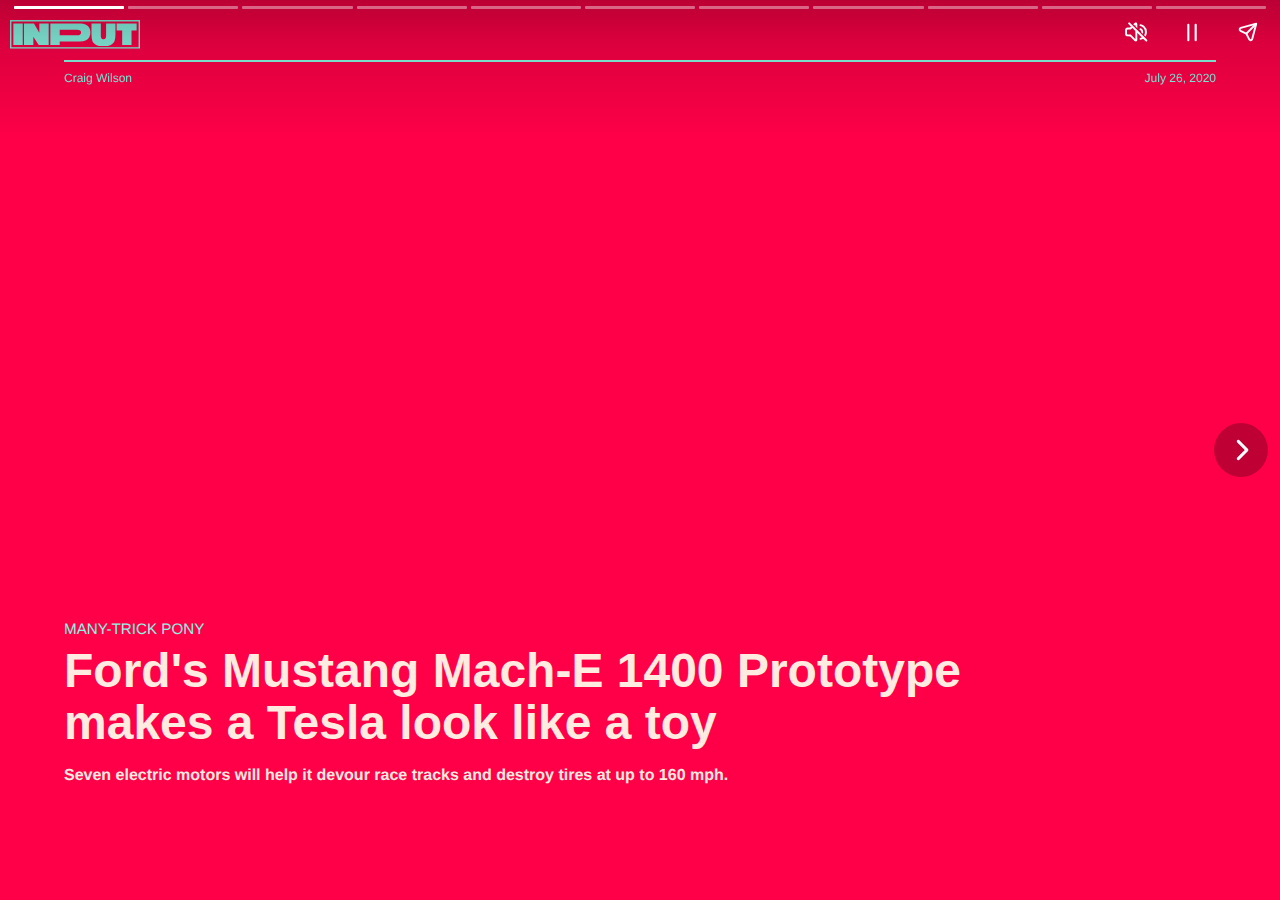
==== index.html @ 6fd8b98f "Rename Ford's Mustang Mach-E 1400 Prototype makes a Tesla look like a toy.html to index.html" ====
<!DOCTYPE html>
<!-- saved from url=(0101)https://www.inputmag.com/design/fords-mustang-mach-e-1400-prototype-makes-a-tesla-look-like-a-toy/amp -->
<html lang="en" prefix="og: http://ogp.me/ns#" amp="" transformed="self;v=1" amp-version="2210172057000" class="i-amphtml-singledoc i-amphtml-standalone" data-story-supports-landscape="" style="--story-dvh:5.68px !important; overflow: hidden !important;"><head><meta http-equiv="Content-Type" content="text/html; charset=UTF-8"><title>Ford's Mustang Mach-E 1400 Prototype makes a Tesla look like a toy</title><link rel="preconnect" href="https://cdn2.bustle.com/" crossorigin=""><link rel="preconnect" href="https://cdn2c.bustle.com/" crossorigin=""><link rel="preconnect" href="https://imgix.bustle.com/"><meta name="viewport" content="width=device-width,initial-scale=1,maximum-scale=1,user-scalable=no"><meta name="referrer" content="unsafe-url"><meta name="twitter:site" content="@inputmag"><meta property="article:publisher" content="https://www.facebook.com/inputmag"><meta property="og:site_name" content="Input"><link rel="apple-touch-icon" href="https://cdn2.bustle.com/2022/input/icon-17641d8f7a.png"><link rel="alternate" type="application/rss+xml" href="https://www.inputmag.com/rss"><link rel="canonical" href="https://www.inputmag.com/design/fords-mustang-mach-e-1400-prototype-makes-a-tesla-look-like-a-toy/amp"><meta name="description" content="Seven electric motors will help it devour race tracks and destroy tires at up to 160 mph."><meta property="og:url" content="https://www.inputmag.com/design/fords-mustang-mach-e-1400-prototype-makes-a-tesla-look-like-a-toy"><meta property="og:type" content="article"><meta property="og:title" content="Ford&#39;s Mustang Mach-E 1400 Prototype makes a Tesla look like a toy"><meta property="og:description" content="Seven electric motors will help it devour race tracks and destroy tires at up to 160 mph."><meta property="og:image" content="https://imgix.bustle.com/uploads/image/2020/7/26/688e7fc9-cd1a-47f3-affe-f2a96dc554b8-mach-e-1400-apg-selects-8.jpg?w=1200&amp;h=630&amp;fit=crop&amp;crop=faces&amp;fm=jpg"><meta property="og:image:width" content="1200"><meta property="og:image:height" content="630"><meta name="twitter:card" content="summary_large_image"><meta name="robots" content="max-image-preview:large"><script type="application/ld+json">[{"@type":"Article","@context":"https://schema.org","headline":"Ford's Mustang Mach-E 1400 Prototype makes a Tesla look like a toy","description":"Seven electric motors will help it devour race tracks and destroy tires at up to 160 mph.","datePublished":"2020-07-26T19:34:29.137Z","dateModified":"2020-07-26T19:34:29.137Z","mainEntityOfPage":{"@type":"WebPage","@id":"https://www.inputmag.com/design/fords-mustang-mach-e-1400-prototype-makes-a-tesla-look-like-a-toy"},"image":{"@type":"ImageObject","url":"https://imgix.bustle.com/uploads/image/2020/7/26/688e7fc9-cd1a-47f3-affe-f2a96dc554b8-mach-e-1400-apg-selects-8.jpg?w=1200&h=630&fit=crop&crop=faces&fm=jpg","width":"1200","height":"630"},"author":[{"@type":"Person","name":"Craig Wilson","url":"https://www.inputmag.com/profile/craig-wilson-19453257"}],"publisher":{"@type":"Organization","name":"Input","url":"https://www.inputmag.com","logo":{"@type":"ImageObject","url":"https://cdn2.bustle.com/2022/input/logo-sdata-956ac042b3.png","width":"261","height":"60"}},"articleSection":"Design","creator":["Craig Wilson"],"keywords":["Automotive","Electric Vehicles","Sports","automotive","design","sports","electric-car","electric-vehicle","card-story","ford","racing","motorsport","nascar"]},{"@context":"https://schema.org","@graph":[{"@type":"BreadcrumbList","itemListElement":[{"@type":"ListItem","position":1,"item":{"@type":"WebPage","@id":"https://www.inputmag.com/design","name":"Design"}}]}]}]</script><link rel="preload" href="./Ford&#39;s Mustang Mach-E 1400 Prototype makes a Tesla look like a toy_files/v0.js.download" as="script"><script async="" src="./Ford&#39;s Mustang Mach-E 1400 Prototype makes a Tesla look like a toy_files/v0.js.download"></script><style amp-boilerplate="">body{-webkit-animation:-amp-start 8s steps(1,end) 0s 1 normal both;-moz-animation:-amp-start 8s steps(1,end) 0s 1 normal both;-ms-animation:-amp-start 8s steps(1,end) 0s 1 normal both;animation:-amp-start 8s steps(1,end) 0s 1 normal both}@-webkit-keyframes -amp-start{from{visibility:hidden}to{visibility:visible}}@-moz-keyframes -amp-start{from{visibility:hidden}to{visibility:visible}}@-ms-keyframes -amp-start{from{visibility:hidden}to{visibility:visible}}@-o-keyframes -amp-start{from{visibility:hidden}to{visibility:visible}}@keyframes -amp-start{from{visibility:hidden}to{visibility:visible}}</style><noscript><style amp-boilerplate="">body{-webkit-animation:none;-moz-animation:none;-ms-animation:none;animation:none}</style></noscript><style amp-runtime="" i-amphtml-version="011666877015581">html{overflow-x:hidden!important}html.i-amphtml-fie{height:100%!important;width:100%!important}html:not([amp4ads]),html:not([amp4ads]) body{height:auto!important}html:not([amp4ads]) body{margin:0!important}body{-webkit-text-size-adjust:100%;-moz-text-size-adjust:100%;-ms-text-size-adjust:100%;text-size-adjust:100%}html.i-amphtml-singledoc.i-amphtml-embedded{-ms-touch-action:pan-y pinch-zoom;touch-action:pan-y pinch-zoom}html.i-amphtml-fie>body,html.i-amphtml-singledoc>body{overflow:visible!important}html.i-amphtml-fie:not(.i-amphtml-inabox)>body,html.i-amphtml-singledoc:not(.i-amphtml-inabox)>body{position:relative!important}html.i-amphtml-ios-embed-legacy>body{overflow-x:hidden!important;overflow-y:auto!important;position:absolute!important}html.i-amphtml-ios-embed{overflow-y:auto!important;position:static}#i-amphtml-wrapper{overflow-x:hidden!important;overflow-y:auto!important;position:absolute!important;top:0!important;left:0!important;right:0!important;bottom:0!important;margin:0!important;display:block!important}html.i-amphtml-ios-embed.i-amphtml-ios-overscroll,html.i-amphtml-ios-embed.i-amphtml-ios-overscroll>#i-amphtml-wrapper{-webkit-overflow-scrolling:touch!important}#i-amphtml-wrapper>body{position:relative!important;border-top:1px solid transparent!important}#i-amphtml-wrapper+body{visibility:visible}#i-amphtml-wrapper+body .i-amphtml-lightbox-element,#i-amphtml-wrapper+body[i-amphtml-lightbox]{visibility:hidden}#i-amphtml-wrapper+body[i-amphtml-lightbox] .i-amphtml-lightbox-element{visibility:visible}#i-amphtml-wrapper.i-amphtml-scroll-disabled,.i-amphtml-scroll-disabled{overflow-x:hidden!important;overflow-y:hidden!important}amp-instagram{padding:54px 0px 0px!important;background-color:#fff}amp-iframe iframe{box-sizing:border-box!important}[amp-access][amp-access-hide]{display:none}[subscriptions-dialog],body:not(.i-amphtml-subs-ready) [subscriptions-action],body:not(.i-amphtml-subs-ready) [subscriptions-section]{display:none!important}amp-experiment,amp-live-list>[update]{display:none}amp-list[resizable-children]>.i-amphtml-loading-container.amp-hidden{display:none!important}amp-list [fetch-error],amp-list[load-more] [load-more-button],amp-list[load-more] [load-more-end],amp-list[load-more] [load-more-failed],amp-list[load-more] [load-more-loading]{display:none}amp-list[diffable] div[role=list]{display:block}amp-story-page,amp-story[standalone]{min-height:1px!important;display:block!important;height:100%!important;margin:0!important;padding:0!important;overflow:hidden!important;width:100%!important}amp-story[standalone]{background-color:#000!important;position:relative!important}amp-story-page{background-color:#757575}amp-story .amp-active>div,amp-story .i-amphtml-loader-background{display:none!important}amp-story-page:not(:first-of-type):not([distance]):not([active]){transform:translateY(1000vh)!important}amp-autocomplete{position:relative!important;display:inline-block!important}amp-autocomplete>input,amp-autocomplete>textarea{padding:0.5rem;border:1px solid rgba(0,0,0,0.33)}.i-amphtml-autocomplete-results,amp-autocomplete>input,amp-autocomplete>textarea{font-size:1rem;line-height:1.5rem}[amp-fx^=fly-in]{visibility:hidden}amp-script[nodom],amp-script[sandboxed]{position:fixed!important;top:0!important;width:1px!important;height:1px!important;overflow:hidden!important;visibility:hidden}
/*# sourceURL=/css/ampdoc.css*/[hidden]{display:none!important}.i-amphtml-element{display:inline-block}.i-amphtml-blurry-placeholder{transition:opacity 0.3s cubic-bezier(0.0,0.0,0.2,1)!important;pointer-events:none}[layout=nodisplay]:not(.i-amphtml-element){display:none!important}.i-amphtml-layout-fixed,[layout=fixed][width][height]:not(.i-amphtml-layout-fixed){display:inline-block;position:relative}.i-amphtml-layout-responsive,[layout=responsive][width][height]:not(.i-amphtml-layout-responsive),[width][height][heights]:not([layout]):not(.i-amphtml-layout-responsive),[width][height][sizes]:not(img):not([layout]):not(.i-amphtml-layout-responsive){display:block;position:relative}.i-amphtml-layout-intrinsic,[layout=intrinsic][width][height]:not(.i-amphtml-layout-intrinsic){display:inline-block;position:relative;max-width:100%}.i-amphtml-layout-intrinsic .i-amphtml-sizer{max-width:100%}.i-amphtml-intrinsic-sizer{max-width:100%;display:block!important}.i-amphtml-layout-container,.i-amphtml-layout-fixed-height,[layout=container],[layout=fixed-height][height]:not(.i-amphtml-layout-fixed-height){display:block;position:relative}.i-amphtml-layout-fill,.i-amphtml-layout-fill.i-amphtml-notbuilt,[layout=fill]:not(.i-amphtml-layout-fill),body noscript>*{display:block;overflow:hidden!important;position:absolute;top:0;left:0;bottom:0;right:0}body noscript>*{position:absolute!important;width:100%;height:100%;z-index:2}body noscript{display:inline!important}.i-amphtml-layout-flex-item,[layout=flex-item]:not(.i-amphtml-layout-flex-item){display:block;position:relative;-ms-flex:1 1 auto;flex:1 1 auto}.i-amphtml-layout-fluid{position:relative}.i-amphtml-layout-size-defined{overflow:hidden!important}.i-amphtml-layout-awaiting-size{position:absolute!important;top:auto!important;bottom:auto!important}i-amphtml-sizer{display:block!important}@supports (aspect-ratio:1/1){i-amphtml-sizer.i-amphtml-disable-ar{display:none!important}}.i-amphtml-blurry-placeholder,.i-amphtml-fill-content{display:block;height:0;max-height:100%;max-width:100%;min-height:100%;min-width:100%;width:0;margin:auto}.i-amphtml-layout-size-defined .i-amphtml-fill-content{position:absolute;top:0;left:0;bottom:0;right:0}.i-amphtml-replaced-content,.i-amphtml-screen-reader{padding:0!important;border:none!important}.i-amphtml-screen-reader{position:fixed!important;top:0px!important;left:0px!important;width:4px!important;height:4px!important;opacity:0!important;overflow:hidden!important;margin:0!important;display:block!important;visibility:visible!important}.i-amphtml-screen-reader~.i-amphtml-screen-reader{left:8px!important}.i-amphtml-screen-reader~.i-amphtml-screen-reader~.i-amphtml-screen-reader{left:12px!important}.i-amphtml-screen-reader~.i-amphtml-screen-reader~.i-amphtml-screen-reader~.i-amphtml-screen-reader{left:16px!important}.i-amphtml-unresolved{position:relative;overflow:hidden!important}.i-amphtml-select-disabled{-webkit-user-select:none!important;-ms-user-select:none!important;user-select:none!important}.i-amphtml-notbuilt,[layout]:not(.i-amphtml-element),[width][height][heights]:not([layout]):not(.i-amphtml-element),[width][height][sizes]:not(img):not([layout]):not(.i-amphtml-element){position:relative;overflow:hidden!important;color:transparent!important}.i-amphtml-notbuilt:not(.i-amphtml-layout-container)>*,[layout]:not([layout=container]):not(.i-amphtml-element)>*,[width][height][heights]:not([layout]):not(.i-amphtml-element)>*,[width][height][sizes]:not([layout]):not(.i-amphtml-element)>*{display:none}amp-img:not(.i-amphtml-element)[i-amphtml-ssr]>img.i-amphtml-fill-content{display:block}.i-amphtml-notbuilt:not(.i-amphtml-layout-container),[layout]:not([layout=container]):not(.i-amphtml-element),[width][height][heights]:not([layout]):not(.i-amphtml-element),[width][height][sizes]:not(img):not([layout]):not(.i-amphtml-element){color:transparent!important;line-height:0!important}.i-amphtml-ghost{visibility:hidden!important}.i-amphtml-element>[placeholder],[layout]:not(.i-amphtml-element)>[placeholder],[width][height][heights]:not([layout]):not(.i-amphtml-element)>[placeholder],[width][height][sizes]:not([layout]):not(.i-amphtml-element)>[placeholder]{display:block;line-height:normal}.i-amphtml-element>[placeholder].amp-hidden,.i-amphtml-element>[placeholder].hidden{visibility:hidden}.i-amphtml-element:not(.amp-notsupported)>[fallback],.i-amphtml-layout-container>[placeholder].amp-hidden,.i-amphtml-layout-container>[placeholder].hidden{display:none}.i-amphtml-layout-size-defined>[fallback],.i-amphtml-layout-size-defined>[placeholder]{position:absolute!important;top:0!important;left:0!important;right:0!important;bottom:0!important;z-index:1}amp-img[i-amphtml-ssr]:not(.i-amphtml-element)>[placeholder]{z-index:auto}.i-amphtml-notbuilt>[placeholder]{display:block!important}.i-amphtml-hidden-by-media-query{display:none!important}.i-amphtml-element-error{background:red!important;color:#fff!important;position:relative!important}.i-amphtml-element-error:before{content:attr(error-message)}i-amp-scroll-container,i-amphtml-scroll-container{position:absolute;top:0;left:0;right:0;bottom:0;display:block}i-amp-scroll-container.amp-active,i-amphtml-scroll-container.amp-active{overflow:auto;-webkit-overflow-scrolling:touch}.i-amphtml-loading-container{display:block!important;pointer-events:none;z-index:1}.i-amphtml-notbuilt>.i-amphtml-loading-container{display:block!important}.i-amphtml-loading-container.amp-hidden{visibility:hidden}.i-amphtml-element>[overflow]{cursor:pointer;position:relative;z-index:2;visibility:hidden;display:initial;line-height:normal}.i-amphtml-layout-size-defined>[overflow]{position:absolute}.i-amphtml-element>[overflow].amp-visible{visibility:visible}template{display:none!important}.amp-border-box,.amp-border-box *,.amp-border-box :after,.amp-border-box :before{box-sizing:border-box}amp-pixel{display:none!important}amp-analytics,amp-auto-ads,amp-story-auto-ads{position:fixed!important;top:0!important;width:1px!important;height:1px!important;overflow:hidden!important;visibility:hidden}amp-story{visibility:hidden!important}html.i-amphtml-fie>amp-analytics{position:initial!important}[visible-when-invalid]:not(.visible),form [submit-error],form [submit-success],form [submitting]{display:none}amp-accordion{display:block!important}@media (min-width:1px){:where(amp-accordion>section)>:first-child{margin:0;background-color:#efefef;padding-right:20px;border:1px solid #dfdfdf}:where(amp-accordion>section)>:last-child{margin:0}}amp-accordion>section{float:none!important}amp-accordion>section>*{float:none!important;display:block!important;overflow:hidden!important;position:relative!important}amp-accordion,amp-accordion>section{margin:0}amp-accordion:not(.i-amphtml-built)>section>:last-child{display:none!important}amp-accordion:not(.i-amphtml-built)>section[expanded]>:last-child{display:block!important}
/*# sourceURL=/css/ampshared.css*/</style><style amp-extension="amp-loader">.i-amphtml-loader-background{position:absolute;top:0;left:0;bottom:0;right:0;background-color:#f8f8f8}.i-amphtml-new-loader{display:inline-block;position:absolute;top:50%;left:50%;transform:translate(-50%,-50%);width:0;height:0;color:#aaa}.i-amphtml-new-loader-size-default,.i-amphtml-new-loader-size-small{width:72px;height:72px}.i-amphtml-new-loader-logo{transform-origin:center;opacity:0;animation:i-amphtml-new-loader-scale-and-fade-in 0.8s ease-in forwards;animation-delay:0.6s;animation-delay:calc(0.6s - var(--loader-delay-offset))}.i-amphtml-new-loader-size-small .i-amphtml-new-loader-logo{display:none}.i-amphtml-new-loader-logo-default{fill:currentColor;animation:i-amphtml-new-loader-fade-out 0.8s ease-out forwards;animation-delay:1.8s;animation-delay:calc(1.8s - var(--loader-delay-offset))}.i-amphtml-new-loader-has-shim{color:#fff!important}.i-amphtml-new-loader-shim{width:72px;height:72px;border-radius:50%;display:none;transform-origin:center;opacity:0;background-color:rgba(0,0,0,0.6);animation:i-amphtml-new-loader-scale-and-fade-in 0.8s ease-in forwards;animation-delay:0.6s;animation-delay:calc(0.6s - var(--loader-delay-offset))}.i-amphtml-new-loader-size-small .i-amphtml-new-loader-shim{width:48px;height:48px;margin:12px}.i-amphtml-new-loader-has-shim .i-amphtml-new-loader-shim{display:initial}.i-amphtml-new-loader-has-shim .i-amphtml-new-loader-logo-default{display:none}.i-amphtml-new-loader-has-shim .i-amphtml-new-loader-transparent-on-shim{fill:transparent!important}.i-amphtml-new-loader-logo,.i-amphtml-new-loader-shim,.i-amphtml-new-loader-spinner-wrapper{position:absolute;top:0;left:0;bottom:0;right:0}.i-amphtml-new-loader-spinner-wrapper{margin:12px}.i-amphtml-new-loader-spinner{stroke:currentColor;stroke-width:1.5px;opacity:0;animation:i-amphtml-new-loader-fade-in 0.8s ease-in forwards;animation-delay:1.8s;animation-delay:calc(1.8s - var(--loader-delay-offset))}.i-amphtml-new-loader-spinner-path{animation:frame-position-first-spin 0.6s steps(30),frame-position-infinite-spin 1.2s steps(59) infinite;animation-delay:2.8s,3.4s;animation-delay:calc(2.8s - var(--loader-delay-offset)),calc(3.4s - var(--loader-delay-offset))}.i-amphtml-new-loader-size-small .i-amphtml-new-loader-spinner{transform:scale(0.54545);stroke-width:2.75px}.i-amphtml-new-loader-size-small .i-amphtml-new-loader-spinner-path{animation-delay:1.4s,2s;animation-delay:calc(1.4s - var(--loader-delay-offset)),calc(2s - var(--loader-delay-offset))}.i-amphtml-new-loader *{animation-play-state:paused}.amp-active>.i-amphtml-new-loader *{animation-play-state:running}.i-amphtml-new-loader-ad-logo{display:-ms-flexbox;display:flex;-ms-flex-align:center;align-items:center;-ms-flex-pack:center;justify-content:center;width:100%;height:100%}.i-amphtml-new-loader-ad-label{all:initial!important;display:inline-block!important;padding:0 0.4ch!important;border:1px solid!important;border-radius:2px!important;color:currentColor!important;font-size:11px!important;font-family:sans-serif!important;line-height:1.1!important;visibility:inherit!important}@keyframes i-amphtml-new-loader-fade-in{0%{opacity:0}to{opacity:1}}@keyframes i-amphtml-new-loader-fade-out{0%{opacity:1}to{opacity:0}}@keyframes i-amphtml-new-loader-scale-and-fade-in{0%{opacity:0;transform:scale(0)}50%{transform:scale(1)}to{opacity:1}}@keyframes frame-position-first-spin{0%{transform:translateX(0)}to{transform:translateX(-1440px)}}@keyframes frame-position-infinite-spin{0%{transform:translateX(-1440px)}to{transform:translateX(-4272px)}}
/*# sourceURL=/extensions/amp-loader/0.1/amp-loader.css*/</style><style amp-extension="amp-video-autoplay">.i-amphtml-video-mask{display:block;z-index:1;-webkit-appearance:none;appearance:none;background:transparent;border:none}.amp-video-eq{display:none}.i-amphtml-video-interface:not(amp-video) .amp-video-eq,amp-story .amp-video-eq,amp-video[controls] .amp-video-eq{display:-ms-flexbox;display:flex}[noaudio] .amp-video-eq{display:none!important}.amp-video-eq{pointer-events:none!important;-ms-flex-align:end;align-items:flex-end;bottom:7px;height:12px;opacity:0.8;overflow:hidden;position:absolute;right:7px;width:20px;z-index:1}.amp-video-eq-col{-ms-flex:1;flex:1;height:100%;margin-right:1px;position:relative}.amp-video-eq-col div{animation-name:amp-video-eq-animation;animation-timing-function:linear;animation-iteration-count:infinite;animation-direction:alternate;background-color:#fafafa;height:100%;position:absolute;width:100%;will-change:transform;animation-play-state:paused}.amp-video-eq-play .amp-video-eq-col div{animation-play-state:running}.amp-video-eq-1-1{animation-duration:0.3s;transform:translateY(60%)}.amp-video-eq-1-2{animation-duration:0.45s;transform:translateY(60%)}.amp-video-eq-2-1{animation-duration:0.5s;transform:translateY(30%)}.amp-video-eq-2-2{animation-duration:0.4s;transform:translateY(30%)}.amp-video-eq-3-1{animation-duration:0.3s;transform:translateY(70%)}.amp-video-eq-3-2{animation-duration:0.35s;transform:translateY(70%)}.amp-video-eq-4-1{animation-duration:0.4s;transform:translateY(50%)}.amp-video-eq-4-2{animation-duration:0.25s;transform:translateY(50%)}@keyframes amp-video-eq-animation{0%{transform:translateY(100%)}to{transform:translateY(0)}}
/*# sourceURL=/css/video-autoplay.css*/</style><style amp-extension="amp-ad">amp-ad iframe,amp-embed iframe{border:0!important;margin:0!important;padding:0!important;position:relative}.i-amphtml-ad-default-holder{position:absolute;left:0;right:0;top:0;bottom:0;display:-ms-flexbox;display:flex;-ms-flex-align:center;align-items:center;-ms-flex-pack:center;justify-content:center;background-color:hsla(0,0%,78%,0.05)}.i-amphtml-ad-default-holder:after{content:"Ad";content:attr(data-ad-holder-text);background-color:transparent;border-radius:2px;color:#696969;font-size:10px;line-height:1;font-family:Arial,sans-serif;padding:3px 4px 1px;border:1px solid #696969}amp-ad[sticky]{visibility:hidden;-ms-flex-align:center;align-items:center}amp-ad[type=adsense],amp-ad[type=doubleclick]{direction:ltr}amp-ad[data-a4a-upgrade-type=amp-ad-network-adsense-impl]>iframe,amp-ad[data-a4a-upgrade-type=amp-ad-network-doubleclick-impl]>iframe{min-height:0;min-width:0}amp-ad[data-a4a-upgrade-type=amp-ad-network-doubleclick-impl][height=fluid]>iframe{height:100%!important;width:100%!important;position:relative}amp-ad[data-a4a-upgrade-type=amp-ad-network-doubleclick-impl][height=fluid]{width:100%!important}amp-ad .amp-ad-close-button{position:absolute;width:28px;height:28px;right:0;background-image:url('data:image/svg+xml;charset=utf-8,<svg width="13" height="13" viewBox="341 8 13 13" xmlns="http://www.w3.org/2000/svg"><path fill="%234F4F4F" d="M354 9.31 352.69 8l-5.19 5.19L342.31 8 341 9.31l5.19 5.19-5.19 5.19 1.31 1.31 5.19-5.19 5.19 5.19 1.31-1.31-5.19-5.19z" fill-rule="evenodd"/></svg>');background-size:13px 13px;background-position:9px;background-color:#fff;background-repeat:no-repeat;box-shadow:0 -1px 1px 0 rgba(0,0,0,0.2);border:none;border-radius:12px 0 0 0}amp-ad .amp-ad-close-button:before{position:absolute;content:"";top:-20px;right:0;left:-20px;bottom:0}amp-ad[sticky=bottom-right] .amp-ad-close-button,amp-ad[sticky=bottom] .amp-ad-close-button,amp-ad[sticky=left] .amp-ad-close-button,amp-ad[sticky=right] .amp-ad-close-button{top:-28px}amp-ad[sticky=top] .amp-ad-close-button{transform:rotate(270deg);bottom:-28px}amp-ad[sticky=left] .amp-ad-close-button{transform:rotate(90deg);left:0}[dir=rtl] amp-ad .amp-ad-close-button{right:auto;left:0;border-top-left-radius:0;border-top-right-radius:12px;background-position:6px}[dir=rtl] amp-ad .amp-ad-close-button:before{right:-20px;left:0}amp-ad[sticky]{z-index:2147483647;position:fixed;overflow:visible!important;box-shadow:0 0 5px 0 rgba(0,0,0,0.2)!important;display:-ms-flexbox;display:flex;-ms-flex-direction:column;flex-direction:column}amp-ad[sticky=top]{padding-bottom:5px;top:0}amp-ad[sticky=bottom],amp-ad[sticky=top]{width:100%!important;max-height:20%!important;background:#fff}amp-ad[sticky=bottom]{max-width:100%;padding-bottom:env(safe-area-inset-bottom,0px);bottom:0;padding-top:4px}amp-ad[sticky=bottom-right]{bottom:0;right:0}amp-ad[sticky=left],amp-ad[sticky=right]{background:#fff}amp-ad[sticky=left] iframe,amp-ad[sticky=right] iframe{max-width:120px!important}amp-ad[sticky=left]{left:0}amp-ad[sticky=right]{right:0}@media (max-width:1024px){amp-ad[sticky=left],amp-ad[sticky=right]{display:none!important}}
/*# sourceURL=/extensions/amp-ad/0.1/amp-ad.css*/</style><style amp-extension="amp-story">.i-amphtml-story-background{background-color:transparent}amp-story[standalone]{background-color:#000}@media (min-aspect-ratio:31/40){:root:not([data-story-supports-landscape]):not([i-amphtml-story-mobile]){--i-amphtml-story-desktop-one-panel-ratio:69/116;--i-amphtml-story-desktop-one-panel-responsive-margin:max(74px,8.25vh);--i-amphtml-story-desktop-one-panel-height:calc(var(--story-100dvh) - var(--i-amphtml-story-desktop-one-panel-responsive-margin)*2);--i-amphtml-story-desktop-one-panel-width:calc(var(--i-amphtml-story-desktop-one-panel-height)*var(--i-amphtml-story-desktop-one-panel-ratio));--i-amphtml-story-desktop-one-panel-border-radius:20px;--story-page-vw:calc(var(--i-amphtml-story-desktop-one-panel-width)*0.01)!important;--story-page-vh:calc(var(--i-amphtml-story-desktop-one-panel-height)*0.01)!important}@media(max-height:756px){:root:not([data-story-supports-landscape]):not([i-amphtml-story-mobile]){--i-amphtml-story-desktop-one-panel-responsive-margin:0px;--i-amphtml-story-desktop-one-panel-width:calc(var(--story-100dvh)*var(--i-amphtml-story-desktop-one-panel-ratio));--i-amphtml-story-desktop-one-panel-border-radius:0}}@media(max-height:538px){:root:not([data-story-supports-landscape]):not([i-amphtml-story-mobile]){--i-amphtml-story-desktop-one-panel-ratio:36/53}}:root:not([i-amphtml-story-mobile]) amp-story:not([supports-landscape]) amp-story-page{width:var(--i-amphtml-story-desktop-one-panel-width)!important;height:var(--i-amphtml-story-desktop-one-panel-height)!important;border-radius:var(--i-amphtml-story-desktop-one-panel-border-radius)!important;margin:auto!important}}[orientation=landscape] [position=landscape-half-left]{width:50%!important;left:0!important;right:auto!important}[orientation=landscape] [position=landscape-half-right]{width:50%!important;left:auto!important;right:0!important}amp-story{font-display:optional}amp-story-grid-layer:not([aspect-ratio]):not([preset]){overflow:hidden}amp-story-grid-layer *{box-sizing:border-box;margin:0}.i-amphtml-story-grid-template-with-full-bleed-animation amp-img img,[template=fill] amp-anim img,[template=fill] amp-img img,[template=fill] amp-video video{-o-object-fit:cover;object-fit:cover}[template=vertical]{-ms-flex-line-pack:start;align-content:start;grid-gap:16px;-ms-flex-pack:stretch;justify-content:stretch;justify-items:start}[template=vertical]>*{width:100%}[template=horizontal]{-ms-flex-line-pack:stretch;align-content:stretch;-ms-flex-align:start;align-items:start;grid-gap:16px;-ms-flex-pack:start;justify-content:start}amp-story-grid-layer{padding:68px 32px 32px}amp-story-grid-layer.i-amphtml-story-has-page-attachment.i-amphtml-story-has-interactive{padding-bottom:104px}amp-story-grid-layer.i-amphtml-story-has-CTA-layer.i-amphtml-story-has-interactive{padding-bottom:20%}html.i-amphtml-story-vertical{--story-page-vh:1.78vw!important}amp-story[standalone][i-amphtml-vertical]{height:auto!important;contain:initial!important}[i-amphtml-vertical] *{transition-delay:0s!important;transition-duration:0s!important}[i-amphtml-vertical] amp-story-page{position:relative!important;height:178vw!important;contain:initial!important;overflow:visible!important}amp-story[i-amphtml-vertical].i-amphtml-element amp-story-page.i-amphtml-element{transform:none!important}[i-amphtml-vertical] .i-amphtml-story-draggable-drawer-container[hidden] .i-amphtml-story-draggable-drawer-content{opacity:1!important}[i-amphtml-vertical] .i-amphtml-story-draggable-drawer-container[hidden] .i-amphtml-story-draggable-drawer-content>*{display:block!important}[i-amphtml-vertical] amp-story-page-attachment{display:block!important;position:relative!important;transform:none!important}[i-amphtml-vertical] .i-amphtml-story-page-attachment-remote-title{overflow:visible!important}[i-amphtml-vertical] .amp-story-draggable-drawer-root{visibility:visible!important}[i-amphtml-vertical] .i-amphtml-story-page-description{background:#fff!important;display:block!important;padding:32px!important;width:auto!important;z-index:9999999!important}[i-amphtml-vertical] .i-amphtml-story-page-description>*{background:#fff!important;color:#000!important;font-size:1rem!important}[i-amphtml-vertical] .i-amphtml-story-page-description>h2{font-size:1.5rem!important}.i-amphtml-story-button-container{cursor:pointer!important;position:absolute!important;width:30px!important;top:0!important;bottom:0!important;height:calc(var(--story-100dvh) - 150px)!important;margin:auto 0!important;background:none!important;transition:opacity 150ms linear,visibility 150ms linear!important;outline:none!important;z-index:100002!important}amp-story:not([desktop]) .i-amphtml-story-button-container{pointer-events:none!important}.i-amphtml-story-button-container.next-container>.i-amphtml-story-button-move,.next-container{left:auto!important;right:0!important}[dir=rtl] .i-amphtml-story-button-container.next-container>.i-amphtml-story-button-move,[dir=rtl] .next-container{left:0!important;right:auto!important}.i-amphtml-story-desktop-fullbleed .i-amphtml-story-button-container{pointer-events:none!important}[dir=rtl] amp-story:not([desktop]) .i-amphtml-story-button-move,amp-story:not([desktop]) .i-amphtml-story-button-move{width:100%!important;height:100%!important;border:none!important;padding:0!important;pointer-events:none!important;background-repeat:no-repeat!important;background-color:transparent!important;background-position:50%!important;filter:invert(100%) drop-shadow(0 0 3px #000b)!important}body:not(.amp-mode-keyboard-active) amp-story:not([desktop]):not(.i-amphtml-story-desktop-one-panel) .i-amphtml-story-button-move{background:none!important}[desktop] .i-amphtml-story-button-move{display:-ms-flexbox!important;display:flex!important;position:fixed!important;top:0!important;bottom:0!important;margin:auto 12px!important;width:54px!important;height:54px!important;border:0!important;background-repeat:no-repeat!important;-ms-flex-pack:center!important;justify-content:center!important;-ms-flex-align:center!important;align-items:center!important;transition:opacity 150ms linear!important;cursor:pointer!important;pointer-events:all!important}amp-story.i-amphtml-story-desktop-one-panel .i-amphtml-story-button-container{height:48px!important;width:48px!important;transform:translateY(-50%)!important;top:50%!important;bottom:auto!important;pointer-events:all!important;--i-amphtml-story-desktop-one-panel-button-margin:max(10px,calc(50vw - 72px - var(--i-amphtml-story-desktop-one-panel-width)/2))}amp-story.i-amphtml-story-desktop-one-panel .i-amphtml-story-button-container.prev-container{margin-inline-start:var(--i-amphtml-story-desktop-one-panel-button-margin)!important}amp-story.i-amphtml-story-desktop-one-panel .i-amphtml-story-button-container.next-container{margin-inline-end:var(--i-amphtml-story-desktop-one-panel-button-margin)!important}[dir=rtl] amp-story.i-amphtml-story-desktop-one-panel .i-amphtml-story-button-move,amp-story.i-amphtml-story-desktop-one-panel .i-amphtml-story-button-move{filter:none!important;background-color:#fff!important;border-radius:50%!important}amp-story.i-amphtml-story-desktop-one-panel .i-amphtml-story-button-hidden{visibility:visible!important;opacity:.1!important;pointer-events:none!important}.i-amphtml-story-desktop-fullbleed .i-amphtml-story-button-move{background-size:100%!important;background-color:#fff2!important;border-radius:50%!important;filter:invert(1)!important}.i-amphtml-story-fwd-next>.i-amphtml-story-button-move,.prev-container>.i-amphtml-story-button-move,[dir=rtl] .i-amphtml-story-fwd-next>.i-amphtml-story-button-move,[dir=rtl] .prev-container>.i-amphtml-story-button-move{background-image:url('data:image/svg+xml;charset=utf-8,<svg xmlns="http://www.w3.org/2000/svg" width="48" height="48" fill="none"><path stroke="%23000" stroke-linecap="round" stroke-linejoin="round" stroke-width="2.4" d="m21.52 16.22 7.75 7.75m-7.75 7.78L29.27 24"/></svg>')!important}.prev-container>.i-amphtml-story-button-move,[dir=rtl] .i-amphtml-story-fwd-next>.i-amphtml-story-button-move{left:0!important;right:auto!important;transform:rotate(180deg)!important}[dir=rtl] .prev-container>.i-amphtml-story-button-move{transform:none!important}.i-amphtml-story-fwd-next>.i-amphtml-story-button-move,[dir=rtl] .prev-container>.i-amphtml-story-button-move{left:auto!important;right:0!important}.i-amphtml-story-fwd-replay{pointer-events:none!important}.i-amphtml-story-fwd-replay>.i-amphtml-story-button-move{background-image:url('data:image/svg+xml;charset=utf-8,<svg xmlns="http://www.w3.org/2000/svg" width="48" height="48" fill="none"><path stroke="%23000" stroke-linecap="round" stroke-width="2.4" d="M16.15 19.4a9.1 9.1 0 1 1-1.29 3.95M15.6 15.1v4.61m4.4 0h-4.4"/></svg>')!important}.i-amphtml-story-button-hidden{visibility:hidden!important;opacity:0!important;pointer-events:none!important}:root{--story-page-vw:1vw!important;--story-page-vh:var(--story-dvh,1vh)!important;--story-page-vmin:min(var(--story-page-vw),var(--story-page-vh))!important;--story-page-vmax:max(var(--story-page-vw),var(--story-page-vh))!important;--story-100dvh:calc(var(--story-dvh, 1vh)*100)!important;--story-font-size:calc(var(--story-page-vh, 8px)*2.5)!important;font-size:var(--story-font-size)}@supports (height:1dvh){:root{--story-dvh:1dvh!important}}body{animation:none!important;-webkit-animation:none!important;-moz-animation:none!important;-ms-animation:none!important}amp-story,amp-story-cta-layer,amp-story-page{contain:strict!important;overflow:hidden!important;-webkit-touch-callout:none!important}amp-story-grid-layer{contain:size layout!important;-webkit-touch-callout:none!important}amp-story amp-consent{position:absolute!important;top:0!important;left:0!important;height:100%!important;width:100%!important;background:none!important;z-index:initial!important}@media (prefers-reduced-motion:reduce){*,:after,:before{animation-duration:0s!important;transition-duration:0s!important}}amp-consent.amp-hidden{display:none!important}.i-amphtml-story-system-reset,.i-amphtml-story-system-reset *{border:none!important;box-sizing:initial!important;color:initial!important;font-family:Roboto,sans-serif!important;font-size:initial!important;font-weight:initial!important;height:auto!important;margin:0!important;padding:0!important;text-align:start!important;text-shadow:none!important;width:auto!important}amp-story{position:relative!important;text-rendering:geometricPrecision!important;-webkit-user-select:none!important;-ms-user-select:none!important;user-select:none!important;-ms-touch-action:manipulation!important;touch-action:manipulation!important}amp-story,html:root,html:root body{height:100%!important;width:100%!important}html:root,html:root body{font-size:calc(var(--story-page-vh, 8px)*2.5);margin:0!important;padding:0!important;border:0!important;cursor:auto!important;-webkit-tap-highlight-color:rgba(0,0,0,0)!important}h4,p{font-size:1rem}h1{font-size:2rem}h2{font-size:1.5rem}h3{font-size:1.17rem}h5{font-size:0.83rem}h6{font-size:0.67rem}html:root #i-amphtml-wrapper body{border-top:none!important;overflow:hidden!important}amp-story[standalone]{-ms-flex-item-align:center!important;align-self:center!important;box-shadow:2px 2px 20px rgba(0,0,0,0.5)!important;height:100%!important;justify-self:center!important;max-height:initial!important;max-width:initial!important;min-height:initial!important;min-width:initial!important;visibility:visible!important}amp-story[standalone].amp-notbuilt{min-height:1px!important}amp-story[standalone]:-ms-fullscreen{height:100vh!important;max-height:none!important;max-width:none!important}amp-story[standalone]:fullscreen{height:100vh!important;max-height:none!important;max-width:none!important}amp-story .amp-video-eq,amp-story[hide]{display:none!important}amp-story-page{bottom:0!important;height:auto!important;left:0!important;position:absolute!important;right:0!important;top:0!important;opacity:1!important;-ms-touch-action:none!important;touch-action:none!important;transition:none!important;z-index:0!important}amp-story-page[active]{z-index:1!important}amp-story-page:not(:first-of-type):not([distance]):not([active]),amp-story-page[distance]:not([active]){transform:translateY(1000vh)!important}amp-story-page[active],amp-story-page[distance="0"][distance],amp-story-page[distance="1"][distance]{transform:translateY(0)!important}amp-story-page[distance="2"][distance],amp-story.i-amphtml-experiment-story-load-inactive-outside-viewport:not([desktop]) amp-story-page[distance="1"]:not(.i-amphtml-story-page-loaded):not(.i-amphtml-visited){transform:translateY(var(--story-100dvh))!important}amp-story-page [data-text-background-color]{border-radius:3px!important;line-height:1.5em!important;padding:2px 4px!important;text-indent:0!important;box-decoration-break:clone!important;-webkit-box-decoration-break:clone!important}amp-story-cta-layer{display:block!important;top:80%!important;margin:0!important;z-index:3!important}amp-story-cta-layer,amp-story-grid-layer{position:absolute!important;right:0!important;bottom:0!important;left:0!important}amp-story-grid-layer{box-sizing:border-box!important;display:grid!important;top:0!important;z-index:2!important;pointer-events:none!important}:root:not(.i-amphtml-story-vertical) amp-story{position:absolute!important;top:0;left:0}amp-story-grid-layer[anchor*=left]{margin-left:0!important}amp-story-grid-layer[anchor*=top]{margin-top:0!important}amp-story-grid-layer[anchor*=bottom]{margin-bottom:0!important}amp-story-grid-layer[anchor*=right]{margin-right:0!important;margin-left:auto!important}amp-story-grid-layer amp-video:after{content:""!important;position:absolute!important;height:100%!important;width:100%!important;top:0!important;left:0!important}[template=fill] amp-img img,[template=fill] amp-video video{position:absolute!important}amp-story-grid-layer amp-img img{pointer-events:none!important}amp-story-page[active]:not(.i-amphtml-layout) amp-video.i-amphtml-poolbound:not(.i-amphtml-layout){display:none!important}amp-story-grid-layer>*{pointer-events:auto!important}amp-story-grid-layer a *{pointer-events:none!important}amp-story-grid-layer .i-amphtml-embedded-component:after{content:""!important;position:absolute!important;height:100%!important;width:100%!important;top:0!important;left:0!important}.i-amphtml-story-grid-template-with-full-bleed-animation{position:absolute!important;display:block!important;padding:0!important}[template=fill]:not(.i-amphtml-story-grid-template-with-full-bleed-animation)>*{bottom:0!important;height:auto!important;left:0!important;position:absolute!important;right:0!important;top:0!important;width:auto!important}[template=vertical]{grid-auto-flow:row!important;grid-template-columns:100%!important}[template=horizontal]{grid-auto-flow:column!important;grid-template-rows:100%!important}[template=thirds]{height:100%!important;grid-template-rows:33% 33% 33%!important;grid-template-areas:"upper-third" "middle-third" "lower-third"!important}[aspect-ratio],[preset]{margin:auto;width:var(--i-amphtml-story-layer-width,100%);height:var(--i-amphtml-story-layer-height,100%);font-size:calc(var(--i-amphtml-story-layer-height)/10);margin-left:calc(var(--story-page-vw, 1%)*100*0.5 - var(--i-amphtml-story-layer-width, 100%)*0.5);--i-amphtml-aspect-ratio-float:calc(var(--aspect-ratio))!important;--i-amphtml-story-page-width:calc(var(--story-page-vw, 1vw)*100)!important;--i-amphtml-story-page-height:calc(var(--story-page-vh, 1vh)*100)!important;--i-amphtml-story-unscaled-width:min(var(--i-amphtml-story-page-width),calc(var(--i-amphtml-story-page-height)*var(--i-amphtml-aspect-ratio-float)))!important;--i-amphtml-story-unscaled-height:min(var(--i-amphtml-story-page-height),calc(var(--i-amphtml-story-page-width)/var(--i-amphtml-aspect-ratio-float)))!important;--i-amphtml-story-layer-width:calc(var(--i-amphtml-story-unscaled-width)*var(--scaling-factor, 1))!important;--i-amphtml-story-layer-height:calc(var(--i-amphtml-story-unscaled-height)*var(--scaling-factor, 1))!important}[preset="2021-background"],[preset="2021-foreground"]{--aspect-ratio:69/116!important}[preset="2021-background"]{--scaling-factor:1.142!important}.i-amphtml-story-toast{position:absolute!important;bottom:0!important;left:0!important;right:0!important;display:inline-block!important;padding:1.16em 1.33em!important;line-height:1.33!important;color:#fff!important;background:#212121!important;animation:toast 2.2s!important;animation-fill-mode:both!important;font-family:Roboto,sans-serif!important;font-weight:400!important;font-size:12px!important;max-width:640px!important;z-index:100004!important}@media (min-width:640px){.i-amphtml-story-toast{right:auto!important;font-size:14px!important;margin:0 auto 1.16em 1.16em!important;border-radius:6px}}@keyframes toast{0%{transform:translateY(100px);easing:cubic-bezier(0,0,0.2,1)}8%{transform:translateY(0)}92%{transform:translateY(0);easing:cubic-bezier(0.4,0,1,1)}to{transform:translateY(100px)}}.i-amphtml-story-copy-successful{background-image:url('data:image/svg+xml;charset=utf-8,<svg xmlns="http://www.w3.org/2000/svg" width="24" height="24" fill="%23fff"><path d="M0 0h24v24H0z" fill="none"/><path d="M12 2a10 10 0 1 0 0 20 10 10 0 0 0 0-20zm-2 15-5-5 1.4-1.4 3.6 3.6 7.6-7.6L19 8l-9 9z"/></svg>')!important;background-repeat:no-repeat!important;background-size:16px 16px!important;padding-left:24px!important;color:#fff!important;display:-ms-flexbox!important;display:flex!important}.i-amphtml-story-copy-url{-ms-flex:1!important;flex:1!important;color:hsla(0,0%,100%,0.5)!important;margin-left:40px!important;text-overflow:ellipsis!important;overflow:hidden!important;white-space:nowrap!important}.i-amphtml-story-spinner,amp-story .amp-video-eq{right:12px!important;bottom:12px!important}[dir=rtl] .i-amphtml-story-spinner,[dir=rtl] amp-story .amp-video-eq{left:12px!important;right:auto!important}.i-amphtml-story-spinner{display:inline-block!important;position:absolute!important;width:24px!important;height:24px!important;z-index:10!important}.i-amphtml-story-spinner-container{width:100%!important;height:100%!important;direction:ltr!important}.i-amphtml-story-spinner[active] .i-amphtml-story-spinner-container{animation:container-rotate 1294ms linear infinite!important}@keyframes container-rotate{to{transform:rotate(360deg)}}.i-amphtml-story-spinner-layer{position:absolute!important;width:100%!important;height:100%!important;opacity:0!important;white-space:nowrap!important;color:#fff!important}.i-amphtml-story-spinner[active] .i-amphtml-story-spinner-layer{animation-name:fill-unfill-rotate!important;animation-duration:4400ms!important;animation-timing-function:cubic-bezier(0.4,0,0.2,1)!important;animation-iteration-count:infinite!important;opacity:1!important;filter:drop-shadow(0px 1px 3px rgba(0,0,0,0.25))!important}@keyframes fill-unfill-rotate{12.5%{transform:rotate(135deg)}25%{transform:rotate(270deg)}37.5%{transform:rotate(405deg)}50%{transform:rotate(540deg)}62.5%{transform:rotate(675deg)}75%{transform:rotate(810deg)}87.5%{transform:rotate(945deg)}to{transform:rotate(1080deg)}}.i-amphtml-story-spinner-circle-clipper{display:inline-block!important;position:relative!important;width:50%!important;height:100%!important;overflow:hidden!important}.i-amphtml-story-spinner-layer:after{left:45%!important;width:10%!important;border-top-style:solid!important}.i-amphtml-story-spinner-circle-clipper:after,.i-amphtml-story-spinner-layer:after{content:""!important;box-sizing:border-box!important;position:absolute!important;top:0!important;border-width:3px!important;border-radius:50%!important}.i-amphtml-story-spinner-circle-clipper:after{bottom:0!important;width:200%!important;border-style:solid!important;border-bottom-color:transparent!important}.i-amphtml-story-spinner-circle-clipper.left:after{left:0!important;border-right-color:transparent!important;transform:rotate(129deg)!important}.i-amphtml-story-spinner-circle-clipper.right:after{left:-100%!important;border-left-color:transparent!important;transform:rotate(-129deg)!important}.i-amphtml-story-spinner[active] .i-amphtml-story-spinner-circle-clipper:after{animation-duration:1100ms!important;animation-timing-function:cubic-bezier(0.4,0,0.2,1)!important;animation-iteration-count:infinite!important}.i-amphtml-story-spinner[active] .i-amphtml-story-spinner-circle-clipper.left:after{animation-name:left-spin!important}.i-amphtml-story-spinner[active] .i-amphtml-story-spinner-circle-clipper.right:after{animation-name:right-spin!important}@keyframes left-spin{0%{transform:rotate(130deg)}50%{transform:rotate(-5deg)}to{transform:rotate(130deg)}}@keyframes right-spin{0%{transform:rotate(-130deg)}50%{transform:rotate(5deg)}to{transform:rotate(-130deg)}}.i-amphtml-story-page-error,.i-amphtml-story-page-play-button{display:-ms-flexbox!important;display:flex!important;-ms-flex-align:center!important;align-items:center!important;position:absolute!important;bottom:0!important;right:0!important;height:40px!important;border:0!important;margin:8px 0 0 8px!important;padding:0!important;animation:play-button-fly-in 0.4s cubic-bezier(0.4,0,0.2,1)!important;background-color:transparent!important;z-index:10000!important}@keyframes play-button-fly-in{0%{opacity:0;transform:translateX(12px)}to{opacity:1;transform:translateX(0)}}.i-amphtml-story-page-error[hidden],.i-amphtml-story-page-play-button[hidden]{display:none!important}.i-amphtml-story-page-error-label,.i-amphtml-story-page-play-label{color:#fff!important;font-family:Roboto,sans-serif!important;font-size:16px!important;text-shadow:0px 0px 6px rgba(0,0,0,0.36)!important}.i-amphtml-story-page-error-icon,.i-amphtml-story-page-play-icon{display:inline-block!important;height:24px!important;width:24px!important;margin:0 8px!important;border-radius:24px!important;filter:drop-shadow(0px 0px 6px rgba(0,0,0,0.36))!important}.i-amphtml-story-page-error-icon{background-image:url('data:image/svg+xml;charset=utf-8,<svg xmlns="http://www.w3.org/2000/svg" width="24" height="24" fill="%23FFF"><path d="M0 0h24v24H0z" fill="none"/><path d="M12 2a10 10 0 1 0 0 20 10 10 0 0 0 0-20zm1 15h-2v-2h2v2zm0-4h-2V7h2v6z"/></svg>')!important}.i-amphtml-story-page-play-icon{background-image:url('data:image/svg+xml;charset=utf-8,<svg xmlns="http://www.w3.org/2000/svg" width="24" height="24" viewBox="0 0 48 48" fill="%23FFF"><path d="M0 0h48v48H0z" fill="none"/><path d="M24 4a20 20 0 1 0 0 40 20 20 0 0 0 0-40zm-4 29V15l12 9-12 9z"/></svg>')!important}amp-bodymovin-animation,amp-bodymovin-animation *{pointer-events:none!important}
/*# sourceURL=/extensions/amp-story/1.0/amp-story.css*/</style><script async="" custom-element="amp-video" src="./Ford&#39;s Mustang Mach-E 1400 Prototype makes a Tesla look like a toy_files/amp-video-0.1.js.download"></script><script async="" custom-element="amp-cache-url" src="./Ford&#39;s Mustang Mach-E 1400 Prototype makes a Tesla look like a toy_files/amp-cache-url-0.1.js.download"></script><script async="" custom-element="amp-story" src="./Ford&#39;s Mustang Mach-E 1400 Prototype makes a Tesla look like a toy_files/amp-story-1.0.js.download"></script><script async="" custom-element="amp-story-auto-ads" src="./Ford&#39;s Mustang Mach-E 1400 Prototype makes a Tesla look like a toy_files/amp-story-auto-ads-0.1.js.download"></script><script async="" custom-element="amp-ad" src="./Ford&#39;s Mustang Mach-E 1400 Prototype makes a Tesla look like a toy_files/amp-ad-0.1.js.download"></script><script async="" custom-element="amp-analytics" src="./Ford&#39;s Mustang Mach-E 1400 Prototype makes a Tesla look like a toy_files/amp-analytics-0.1.js.download"></script><script async="" custom-element="amp-story-auto-analytics" src="./Ford&#39;s Mustang Mach-E 1400 Prototype makes a Tesla look like a toy_files/amp-story-auto-analytics-0.1.js.download"></script><style amp-custom="">amp-img{min-width:100%;max-width:100%}amp-ad{display:block;margin:0 auto}@keyframes WyA{0%{transform:rotate(deg)}to{transform:rotate(90deg)}}@keyframes iyh{0%{transform:translateY(-30%)}50%{transform:translateY(30%)}to{transform:translateY(-30%)}}.I4Y{width:155px;pointer-events:none}:root{--colorPrimary: #ff6060;--colorSecondary: #5d358c}.vmZ{min-width:1px;min-height:1px}.EdX > :first-child{display:block;width:100%;height:100%;transition:opacity .3s}@keyframes MSM{0%{transform:translateY(40px) scale(.4);opacity:0}to{transform:translateY(0) scale(1);opacity:1}}@font-face{font-family:AktivGrotesk;font-display:swap;src:url(https://cdn2c.bustle.com/2022/input/AktivGrotesk_W_Rg-9a2f043a86.woff2) format("woff2")}@font-face{font-family:AktivGrotesk;font-weight:700;font-display:swap;src:url(https://cdn2c.bustle.com/2022/input/AktivGrotesk_W_Bd-bf2ed33529.woff2) format("woff2")}@font-face{font-family:AktivGrotesk;font-style:italic;font-display:swap;src:url(https://cdn2c.bustle.com/2022/input/AktivGrotesk_W_It-492e6ddf41.woff2) format("woff2")}@font-face{font-family:AktivGroteskExtended;font-display:swap;src:url(https://cdn2c.bustle.com/2022/input/AktivGroteskEx_W_XBd-c745cde7d6.woff2) format("woff2")}@font-face{font-family:Monument;font-display:swap;src:url(https://cdn2c.bustle.com/2022/input/MonumentExtended-Bold-3705f87bc4.woff2) format("woff2")}@font-face{font-family:Redaction;font-display:swap;src:url(https://cdn2c.bustle.com/2022/input/Redaction-Regular-49d3c9d2dc.woff2) format("woff2")}@font-face{font-family:Redaction;font-weight:700;font-display:swap;src:url(https://cdn2c.bustle.com/2022/input/Redaction-Bold-312515073c.woff2) format("woff2")}@font-face{font-family:Work;font-display:swap;src:url(https://cdn2c.bustle.com/2022/input/WorkSans-Regular-4258adbb27.woff2) format("woff2")}@font-face{font-family:Work;font-style:italic;font-display:swap;src:url(https://cdn2c.bustle.com/2022/input/WorkSans-Italic-82b0abb137.woff2) format("woff2")}@font-face{font-family:Work;font-weight:900;font-display:swap;src:url(https://cdn2c.bustle.com/2022/input/WorkSans-ExtraBold-c57024bba3.woff2) format("woff2")}@font-face{font-family:Work;font-weight:900;font-style:italic;font-display:swap;src:url(https://cdn2c.bustle.com/2022/input/WorkSans-ExtraBoldItalic-4d1bf4b0b3.woff2) format("woff2")}::selection{background:var(--paletteColorC);color:var(--paletteColorA)}*,*:before,*:after{box-sizing:inherit}html{box-sizing:border-box;line-height:var(--lineHeightStandard);-webkit-text-size-adjust:100%;text-size-adjust:100%;-webkit-tap-highlight-color:rgba(0,0,0,0);font-weight:var(--fontWeightRegular)}body{margin:0;font-family:var(--fontFamilyMain);overflow-y:scroll;-webkit-font-smoothing:antialiased;-moz-osx-font-smoothing:grayscale}a{cursor:pointer;text-decoration:none;word-break:break-word}h1,h2{font-family:var(--fontFamilyMain);text-rendering:optimizeLegibility}:root{--viewportHeight: 100vh;--paletteColorA: #fff;--paletteColorB: #ff6060;--paletteColorC: #311c4a;--paletteColorD: #d0a8ff;--paletteColorE: #000;--metaColor: var(--paletteColorB);--navColor: var(--paletteColorB);--imageBackgroundColor: rgba(225, 225, 225, .25);--adBackgroundColor: rgba(175, 175, 175, .1);--colorFacebook: #3b5998;--fontFamilyMain: AktivGrotesk, Helvetica, Arial, sans-serif;--fontFamilyAccent: AktivGroteskExtended, "Arial Black", Helvetica, Arial, sans-serif;--fontFamilyHeading: Monument, "Arial Black", Arial, sans-serif;--fontFamilySerif: Redaction, "Lucida Bright", Georgia, "Times New Roman";--fontFamilySponsored: Work, Verdana, Arial, sans-serif;--fontWeightLight: 300;--fontWeightRegular: 400;--fontWeightBold: 700;--lineHeightStandard: 1.7;--fontSizeEyebrow: .95rem;--fontSizeImgAttribution: .6rem;--headerHeight: 60px;--headerMetaHeight: calc(var(--headerHeight) + 30px + .75rem);--pageGutter: 1rem;--maxContainerWidth: 1200px;--maxContentWidth: 1000px;--maxStandardBodyWidth: 656px;--maxFeatureBodyWidth: 760px;--minAdSpacing: 2.5rem;--minAdHeight: calc(var(--minAdSpacing) * 2 + 250px);--feedSpacing: 4rem;--verticalCardSpacing: 3rem;--transitionHover: .35s;--easeOutQuart: cubic-bezier(.25, .46, .45, .94);--zIndexNeg: -1;--zIndexBackground: 0;--zIndexContent: 100;--zIndexOverContent: 200;--zIndexFloatAd: 300;--zIndexNav: 600;--gridWidth: 100%;--gridColumns: 4;--gridGutter: 8px;--gridPadding: 16px;--gridTemplate: repeat(var(--gridColumns), 1fr);--gridFullTemplate: [full-start] minmax(var(--gridPadding), 1fr) [main-start] calc(var(--gridWidth) - 2 * var(--gridPadding)) [main-end] minmax(var(--gridPadding), 1fr) [full-end]}@media (min-width: 768px){:root{--gridColumns: 12;--gridGutter: 24px;--gridPadding: 24px}}@media (min-width: 1025px){:root{--gridGutter: 32px;--gridPadding: 64px}}@media (min-width: 1128px){:root{--gridWidth: 1128px}}.sWr{background-color:var(--cardBackgroundColor);height:100%;overflow:hidden;width:100%}.asF{height:100%;max-height:none}.sWr .Z51{left:0;position:absolute;right:0;top:var(--headerHeight);z-index:var(--zIndexOverContent);transform:translateZ(0)}@keyframes aBP{0%{opacity:0}to{opacity:1}}.Rfb{min-width:1px;min-height:1px;position:relative}.kOK > :first-child{display:block;width:100%;height:100%;transition:opacity .4s;object-fit:cover}.KAj > :first-child{filter:brightness(.85)}.Pss{width:100%;height:100%;position:relative}.DU8{display:grid;height:100%;min-height:65vh;width:100%;margin:0 auto;padding:0 1rem;position:relative;z-index:1}.DU8 p,.DU8 h1{margin:0 auto}.IGQ > :first-child{object-fit:cover}.bSN{position:absolute;right:.25rem;bottom:.25rem;top:var(--headerMetaHeight);font-family:var(--fontFamilyMain);font-size:var(--fontSizeImgAttribution);writing-mode:vertical-rl;transform:rotate(180deg);text-align:center;opacity:.6;line-height:1;z-index:1}@media (min-width: 768px){.DU8{width:calc(100% - 3rem);max-width:calc(var(--maxContainerWidth) - 3rem);padding:0}}.Djv{--numeralSize: 25vw}.j8X{--containerHeight: calc(var(--numeralSize) + 3vw);grid-template-columns:var(--gridTemplate);grid-template-rows:90px 1fr var(--containerHeight) 6rem 3fr;grid-column-gap:var(--gridGutter);min-width:100%;margin:0 auto;padding:0;background-color:var(--slot11)}.pcq{align-items:center;display:flex;flex-direction:column;grid-column:1 / -1;grid-row-end:-1;mix-blend-mode:var(--cardBlendMode2);padding-top:1.5rem;padding-bottom:.5rem;z-index:var(--zIndexOverContent)}.BWX .pcq{padding-top:2rem;padding-bottom:7rem}.DMW{position:relative;font-size:var(--numeralSize);font-family:var(--fontFamilySerif);font-weight:var(--fontWeightBold);letter-spacing:-.06em;line-height:1;color:var(--slot2);padding-top:.5rem;padding-right:1rem;white-space:nowrap}.xzl{grid-column:1 / -1;grid-row:3;position:relative;justify-self:center;width:calc(100% - 3rem);height:var(--containerHeight);margin-right:1rem;display:flex;align-items:center;justify-content:center;z-index:1}.aBa{grid-column:1 / -1;grid-row:1 / -1;display:grid;grid-template-columns:var(--gridTemplate);grid-template-rows:90px 1fr var(--containerHeight) 6rem 3fr}.e5B{position:absolute;inset:0}.Cel{margin:0 2.5rem 0 3rem;grid-column:1 / -1;grid-row:4;padding:0 1rem;background:var(--slot2);position:relative;display:flex;flex-direction:column;justify-content:center}.Cel:after{display:block;content:"";position:absolute;top:calc(var(--containerHeight) * -.55);right:0;width:1rem;height:calc(var(--containerHeight) * .55);background:var(--slot2)}.Cel:before{display:block;content:"";position:absolute;top:calc(var(--containerHeight) * -1);left:-1rem;width:100%;height:var(--containerHeight);background:var(--slot3);mix-blend-mode:multiply;transform:translateZ(0)}.MX_{grid-row:10 / -1;grid-column:1 / -1;font-family:var(--fontFamilyMain);font-size:.625rem;color:var(--slot4);width:100%;padding-top:.5rem}.MX_ a{color:var(--slot3);border-bottom:2px solid var(--slot4)}.s_D{font-family:var(--fontFamilyAccent);font-weight:var(--fontWeightBold);font-size:1rem;line-height:1.13;color:var(--slot3);width:100%;z-index:var(--zIndexContent)}.fpT{grid-row:2 / -1}.fpT,.fpT a{color:var(--slot12)}@media (min-width: 768px){.IUT{--numeralSize: 13rem}.j8X{--containerHeight: calc(var(--numeralSize) + 1rem)}.j8X,.aBa{grid-template-rows:90px 1fr var(--containerHeight) 7rem 3fr}.xzl{height:var(--containerHeight);margin-right:2rem;margin-left:-2rem;width:75%;max-width:var(--maxStandardBodyWidth)}.Cel{padding:0 1.5rem;width:85%;max-width:750px;justify-self:center}.Cel:before{left:-2rem}.Cel:after{top:calc((var(--numeralSize) - 1rem) * -1);height:calc(var(--numeralSize) - 1rem);width:2rem}.DMW{padding:1.5rem 0 0;letter-spacing:-.03em}.pcq{grid-column:3 / 11}}@media (min-width: 1025px){.pcq{grid-column:4 / 10}}.gsz{display:grid;height:100%;height:var(--viewportHeight);min-height:400px;position:relative}.aVX p{margin:0}.rkd{display:grid;grid-column-gap:var(--gridGutter);position:relative;z-index:var(--zIndexContent)}.QwJ{font-family:var(--fontFamilyHeading);font-size:var(--fontSizeEyebrow);text-transform:uppercase;line-height:1;margin:0 0 .5rem}.fpC > :first-child{object-fit:cover}.Vms{font-family:var(--fontFamilyMain);font-size:var(--fontSizeImgAttribution);opacity:.6;line-height:1}@media (min-width: 768px){.gsz{min-height:520px}}.rDi{background-color:var(--slot11);height:65vh;height:calc(var(--viewportHeight) * .65)}.BhV.rDi{height:100%}.opI{grid-template-columns:var(--gridTemplate);grid-column:1 / -1;grid-row:1;align-self:end;mix-blend-mode:var(--cardBlendMode1);padding:var(--headerMetaHeight) var(--pageGutter) 1rem;margin:0 auto;width:100%}.BhV .opI{margin-bottom:3rem}.HJX .opI{margin-bottom:0;padding-bottom:6rem}.M2N{grid-column:1 / 3;color:var(--slot15)}.Tg3{grid-column:1 / 5;font-family:var(--fontFamilyHeading);color:var(--slot12);margin:0 0 1rem}.ObR{grid-column:1 / 5;color:var(--slot10);font-size:.87rem;line-height:1.43;margin-bottom:.5rem}.ObR p{margin:0 0 .5rem}.ObR a{color:var(--slot13)}.h--{position:absolute;inset:0;height:100%}.XIS{position:absolute;right:.25rem;bottom:.25rem;top:var(--headerHeight);writing-mode:vertical-rl;transform:rotate(180deg)}.HJX .XIS{padding-top:5rem}.XIS,.XIS a{color:var(--slot13)}.ObQ{font-size:1.5rem;line-height:1.08}@media (min-width: 768px){.opI{padding:var(--headerMetaHeight) .5rem 1rem;max-width:calc(var(--maxContainerWidth) - 2rem);width:calc(100% - 2rem)}.M2N{grid-column:1 / 4}.Tg3{grid-column:1 / -3}.ObR{font-size:1rem;grid-column:1 / -5}.cG4{font-size:3rem;line-height:1.08}}.N7G{background-color:transparent;grid-template-columns:var(--gridTemplate);grid-column-gap:var(--gridGutter);grid-template-rows:100px repeat(11,1fr);height:69vh;height:calc(var(--viewportHeight) * .69);margin:0 auto;max-width:calc(var(--maxContainerWidth) - 3rem);padding:0 var(--gridPadding);width:100%}.N7G._ys{height:100%}.H0L.N7G{padding-bottom:5rem}.Ni7{display:block;grid-column:1 / -1;grid-row:-2;margin-right:2rem;mix-blend-mode:var(--cardBlendMode1)}._ys .Ni7{margin-bottom:3rem}.H0L .Ni7{margin-bottom:0}.ddU{grid-column:1 / -1;font-family:var(--fontFamilyHeading);color:var(--slot12);margin:0 0 2rem}.sXY{position:relative;grid-row:2 / 13;grid-column:1 / -1;margin:0 1rem 7.25rem;overflow:hidden}._bo{position:absolute;right:2.25rem;top:var(--headerMetaHeight);left:2rem;text-align:right}._bo,._bo a{color:var(--slot12)}.ld4{font-size:1.4rem;line-height:1}@media (min-width: 768px){.N7G{padding:0;width:calc(100% - 3rem)}.H0L.N7G{padding-bottom:6rem}.Ni7{align-items:end;align-content:end;margin:0}.sXY{grid-column:1 / 13;margin:0 3.5rem 7.25rem}._bo{right:3.75rem;bottom:7.5rem;top:var(--headerMetaHeight);writing-mode:vertical-rl;transform:rotate(180deg);left:auto;margin-top:.25rem}.ens{font-size:3rem;line-height:1}}@media (min-width: 1025px){.Ni7{grid-column:1 / span 9}}.TRD{background-color:var(--slot2);display:flex;flex-direction:column;height:65vh;height:calc(var(--viewportHeight) * .65);margin:0 auto;max-width:calc(var(--maxContainerWidth) - 3rem);padding-top:var(--headerMetaHeight);width:calc(100% - 2rem)}.IbM.TRD{height:100%;padding-bottom:1rem}.fBF.TRD,.fBF .IoF{padding-bottom:5rem}.qL-{display:block;padding-bottom:.5rem}.cKI{font-family:var(--fontFamilyHeading);font-size:1.125rem;line-height:1.11;color:var(--slot3);margin:0 0 .5rem}.HlG{flex:1 0 25vh;position:relative}.IbM .IoF{bottom:1.25rem}.IoF{position:absolute;right:.25rem;bottom:.25rem;left:.25rem}.fBF .IoF{position:absolute;right:.25rem;bottom:1.25rem;left:.25rem}.IoF,.IoF a{color:var(--slot3)}.Igr{font-size:1.125rem;line-height:1.11}@media (min-width: 768px){.TRD{display:grid;grid-template-columns:var(--gridTemplate);grid-template-rows:var(--headerMetaHeight) 1fr;grid-column-gap:var(--gridGutter);width:calc(100% - 3rem);padding-top:0}.IbM.TRD{padding-bottom:2rem}.fBF.TRD{padding-bottom:5rem}.qL-{grid-column:1 / span 5;grid-row:2 / -1;padding-bottom:1rem}.cKI{font-size:1.25rem}.HlG,.IoF{grid-column:6 / -1;grid-row:2 / -1}.HlG{margin-bottom:1rem}.IoF{bottom:1.25rem;left:auto;right:.25rem;top:var(--headerMetaHeight);margin-top:.25rem;writing-mode:vertical-rl;transform:rotate(180deg)}.IbM .IoF{margin-bottom:1rem}.fBF .IoF{margin-bottom:6rem}.Gci{font-size:2rem;line-height:1.11}}@media (min-width: 1025px){.qL-{grid-column:1 / span 4}.HlG,.IoF{grid-column:5 / -1}}.FTE{background-color:var(--slot2);display:flex;flex-direction:column;margin:0 auto;height:65vh;height:calc(var(--viewportHeight) * .65)}.hIj.FTE{height:100%}.Rco{grid-column:1 / -1;grid-row:1;padding-top:var(--headerMetaHeight);padding-bottom:1rem;margin:0 auto;width:calc(100% - 2rem);align-self:center}.H10{font-family:var(--fontFamilyHeading);color:var(--slot3);margin:0 0 .5rem}.Dwu{flex:1 1 25vh;position:relative}.m89{position:absolute;left:1rem;bottom:.25rem;right:.25rem;text-align:right}.jvE .m89{padding-bottom:4.5rem}.m89,.m89 a{color:var(--slot13)}.hck{font-size:1.125rem;line-height:1.11}@media (min-width: 768px){.Rco{grid-template-columns:var(--gridTemplate);max-width:calc(var(--maxContainerWidth) - 3rem)}.H10{grid-column:3 / -1}.wI_{font-size:2.25rem;line-height:1.11}}@media (min-width: 1025px){.H10{grid-column:4 / -1}}.V8F{display:grid;height:100%;min-height:65vh;position:relative}.NEP{display:grid;grid-template-columns:var(--gridTemplate);grid-column-gap:var(--gridGutter);z-index:1}.Efa > :first-child{object-fit:cover}.Z4-{mix-blend-mode:multiply}.Z4- h2{grid-column:1 / -1;font-family:var(--fontFamilyHeading);font-size:1rem;line-height:1.38;text-transform:uppercase;margin:.25rem 0 0}.Z4- h2 a{color:inherit;text-decoration:underline}.Z4- p{grid-column:1 / -1;font-family:var(--fontFamilyAccent);letter-spacing:.2px;line-height:1.29;margin:.75rem 0 0}.Z4- p:first-child{margin:0}.Z4- p a{color:inherit;text-decoration:underline}.fUy{font-family:var(--fontFamilyMain);font-size:var(--fontSizeImgAttribution);opacity:.6;line-height:1}.QnL{background-color:var(--slot19);grid-template-columns:var(--gridTemplate);padding-top:var(--headerMetaHeight);color:var(--slot12)}.i3F.QnL{padding-bottom:6rem}.mTW{position:absolute;inset:0}.mTW:after{display:block;content:"";position:absolute;inset:0;background-image:linear-gradient(to bottom,rgba(250,250,250,0),rgba(250,250,250,0) 30%,var(--slot1))}.jPR{align-content:end;grid-column:1 / -1;height:100%;width:calc(100% - 2rem);margin:0 auto;padding-bottom:.5rem;position:relative;mix-blend-mode:var(--cardBlendMode1)}.xGF{grid-column:1 / -1;margin-bottom:1.5rem;z-index:var(--zIndexContent)}.YSB{grid-column:1 / -1}.MGE{margin-top:2rem}.mn4{grid-column:1 / span 8;letter-spacing:-.07px}.DjJ{position:absolute;right:.25rem;bottom:.25rem;top:var(--headerHeight);writing-mode:vertical-rl;transform:rotate(180deg)}.i3F .DjJ{padding-top:5rem}.DjJ,.DjJ a{color:var(--slot13)}.KPF h2{font-size:1rem;line-height:1}.KPF p{font-size:.875rem;line-height:1.4}@media (min-width: 768px){.jPR{width:calc(100% - 3rem);max-width:calc(var(--maxContainerWidth) - 3rem);padding-right:17%;padding-bottom:1rem}.mn4{grid-column:1 / -3;letter-spacing:-.08px}.mn4 h2{margin-bottom:.5rem}.pOL h2{font-size:1rem;line-height:1;letter-spacing:.5px}.pOL p{font-size:1rem;line-height:1.6}}.RXx{display:grid;height:100%;position:relative}.CzS{display:grid;grid-template-columns:var(--gridTemplate);grid-column-gap:var(--gridGutter);z-index:1}.Tmx > :first-child{object-fit:cover}.sKi{width:100%;margin:0}.H8A{display:none}.cwq{background:var(--slot4);display:flex;flex-direction:column-reverse;justify-content:center;margin:0 auto;min-height:65vh;padding-top:var(--headerMetaHeight)}.TOp.cwq{padding-bottom:6rem}.lj5{position:absolute;inset:0;z-index:-1}.MHF{align-items:center;display:flex;color:var(--slot2);justify-content:center;grid-column:1 / -1;margin:0 auto;width:80%;max-width:calc(var(--maxContainerWidth) * .8)}.D9v{color:var(--slot2);display:grid;grid-column:1 / -1;margin-bottom:1.5rem;opacity:.85;padding:1.25rem 1.5rem 1.5rem;position:relative}.D9v:after{background:var(--slot3);content:"";inset:0;mix-blend-mode:multiply;position:absolute}.Mrd{align-self:center;position:relative;z-index:var(--zIndexContent)}.Mrd h2{font-family:var(--fontFamilyAccent);margin:0;text-transform:uppercase}.Mrd p{font-family:var(--fontFamilySerif);margin:4px 0}.Mrd p a{color:var(--slot16);text-decoration:underline}.Ocl{position:absolute;background:var(--slot2);color:var(--slot17);border:3px solid var(--slot3);font-family:var(--fontFamilyAccent);font-size:.6rem;font-weight:var(--fontWeightBold);line-height:1.56;max-width:90%;padding:.5rem 1rem;right:-1rem;top:calc(100% - 1.5rem);margin:0;z-index:var(--zIndexContent)}.Ocl a{color:inherit;border-bottom:2px solid var(--slot3)}.Qpo h2{font-size:1rem;line-height:1.2;letter-spacing:-.2px}.Qpo p{font-size:1.6rem;line-height:1.15;letter-spacing:-.9px}@media (min-width: 768px){.D9v{padding:2rem 2rem 3.5rem}.Ocl{font-size:.75rem;max-width:45%}.pmg h2{font-size:1rem;line-height:1.3;letter-spacing:-.2px}.pmg p{font-size:3rem;line-height:1;letter-spacing:-1.3px}}.cCV{padding:0}amp-next-page .amp-next-page-links{display:none}a.NUu{color:var(--metaColor)}.QVH{border-top:2px solid;color:var(--metaColor);display:flex;flex-direction:row;font-size:.75rem;justify-content:space-between;margin:auto;max-width:calc(var(--maxContainerWidth) - 3rem);padding:.65rem 0;position:relative;width:calc(100% - 2rem);z-index:var(--zIndexOverContent)}.QVH .cOg{flex:1;line-height:1;padding-right:1.5rem;text-align:left}.QVH .KYT{flex:0 0 auto;line-height:1;text-align:right}.KYT span{font-size:.5rem}@media (min-width: 768px){.QVH{width:calc(100% - 3rem)}}@keyframes Cpb{0%{transform:translateY(-20px);opacity:0}to{transform:translateY(0);opacity:1}}@keyframes ohH{0%{transform:translateY(-20px);opacity:0}to{transform:translateY(0);opacity:1}}.pxF{position:relative;min-width:1px;min-height:1px}.N4z > :first-child{display:block;transition:opacity .2s linear;width:100%;height:100%}.N4z > :first-child::-webkit-media-controls-enclosure{display:none}.mvL .N4z > :first-child{position:absolute;top:0;left:0}.SiW{height:100%;background-color:var(--cardBackgroundColor);pointer-events:none;display:flex;flex-direction:column;justify-content:center;align-items:center}.jno{display:flex;width:100%;flex-direction:column;gap:30px}.qoa{margin-top:0;text-align:center}.TbO{padding:0 20px;flex-direction:row;display:flex}.hCM{font-size:.9rem;-webkit-line-clamp:4;display:-webkit-box;overflow:hidden;-webkit-box-orient:vertical}.Q_L{max-height:120px}.rPX{margin-top:.2rem}.kv6{flex:2;max-width:60vw;padding-left:1rem}.tYa{flex:1;position:relative;max-width:200px;overflow:hidden}.Xwr{position:absolute;display:flex;width:75px;height:25px;top:50%;left:50%;transform:translate3d(-50%,-50%,0);align-items:center;justify-content:center;font-size:.75rem;border-radius:12px;color:#fff;background:rgba(0,0,0,.6);z-index:2}@media (min-width: 768px){.jno{flex-direction:row;width:auto;max-width:100%}.TbO{display:block;width:280px;height:auto;gap:40px}.kv6{padding-left:0}.Q_L{max-height:unset}.hCM{font-size:1.2rem;margin-top:1.1rem}.tYa{max-width:none}.Xwr{width:130px;height:40px;font-size:.875rem;border-radius:20px}}@keyframes FKF{0%{transform:translate(-100%)}to{transform:translate(0)}}.HEz{border-radius:5px;color:#fff;display:inline-block;height:48px;letter-spacing:.1rem;line-height:48px;outline:none;padding:0 .75rem;position:relative;text-decoration:none;text-transform:uppercase;white-space:nowrap;left:-1rem;pointer-events:auto}.AsL{padding-left:1rem}.HEz svg{display:inline-block;margin:0;vertical-align:text-top;height:20px}.AsL svg{width:10px}.om1 svg{width:24px}.qm3 svg{width:25px}.ddT svg{width:20px}@media (min-width: 768px){.HEz{padding:0 2rem 0 0;left:0}.HEz svg{margin:0}}.ZDV{color:var(--slot4);background:var(--cardBackgroundColor)}.OAC{font-family:var(--fontFamilyHeading);font-size:1.5rem;letter-spacing:0;line-height:.8;margin-bottom:1rem;text-transform:uppercase}.LYc{color:var(--slot3);font-family:var(--fontFamilyHeading);font-size:.8rem;font-weight:var(--fontWeightRegular);line-height:1.1}.L3N{color:var(--slot4);font-family:var(--fontFamilyMain);font-size:.7rem;font-style:normal;line-height:1.7}.X_Q svg{fill:var(--slot3)}@media (min-width: 768px){.OAC{font-size:2.5rem}.LYc{font-size:1.1rem;line-height:1.2}}@keyframes tjQ{0%{width:100%}to{width:125%}}@keyframes nx4{0%,25%{transform:translate(135px);border-radius:15px 0 0 15px}35%{transform:translate(10px);transition-timing-function:cubic-bezier(.215,.61,.355,1);border-radius:30px 0 0 30px}42%,44%{transform:translate(20px);transition-timing-function:cubic-bezier(.755,.05,.855,.06)}38%,50%{transform:translate(30px);transition-timing-function:cubic-bezier(.215,.61,.355,1);border-radius:30px 0 0 30px}70%{transform:translate(30px);border-radius:30px 0 0 30px}80%,to{transform:translate(135px);border-radius:15px 0 0 15px}}@keyframes ms5{0%,35%{opacity:0}50%,70%{opacity:1}80%,to{opacity:0}}@keyframes egW{0%{transform:translate(-100%)}to{transform:translate(0)}}:root{--indent: 4rem;--indentTabletUp: 6rem}:root{--panDuration: 1s}@keyframes oJ1{0%{box-shadow:0 0 #ffffff7a}40%{box-shadow:0 0 0 13px #ffffff7a}to{box-shadow:0 0 0 10px #ffffff7a}}@keyframes J3w{0%{opacity:1}to{opacity:0}}@keyframes jgh{0%{opacity:0}to{opacity:1}}:root{--metaHeight: 30px}@keyframes inK{0%{transform:translate(98%)}10%{transform:translate(95%)}15%{transform:translate(98%)}18%{transform:translate(97%)}30%{transform:translate(98%)}to{transform:translate(98%)}}
html[amp]:root{font-size:100%}h1,h2,p{font-size:inherit}.Bdu{position:absolute;top:20px;z-index:3;left:10px}.yDJ{width:130px}.Swc{position:relative}.hXz{position:absolute;height:100%;height:var(--viewportHeight);width:100%;will-change:opacity;transform:translateZ(0)}.Qvm{height:100%;left:0;position:fixed;top:0;width:100%}.php{display:block}.U8n{display:grid;grid-auto-flow:column;justify-items:center;align-items:flex-end;margin-top:1rem}
:root{--paletteColorA:#FFFFFF;--paletteColorB:#FF5C5C;--paletteColorC:#311C4A;--paletteColorD:#D0A8FF;--paletteColorE:#000000;--cardBlendMode1:none;--cardBlendMode2:screen;--cardBackgroundColor:var(--slot1);--slot1:#000000;--slot2:#FFFFFF;--slot3:#311C4A;--slot4:#FF5C5C;--slot5:#311C4A;--slot6:#FF5C5C;--slot7:#000000;--slot8:#311C4A;--slot9:#FFFFFF;--slot10:#FFFFFF;--slot11:#FF5C5C;--slot12:#FFFFFF;--slot13:#D0A8FF;--slot14:#D0A8FF;--slot15:#D0A8FF;--slot16:#D0A8FF;--slot17:#9058D0;--slot18:#000000;--slot20:#000000;--slot21:#000000;--slot22:#311C4A}.card-29983767{--paletteColorA:#ffebe0;--paletteColorB:#ff0048;--paletteColorC:#1a3579;--paletteColorD:#8af7e5;--paletteColorF:#d6003d;--paletteColorG:#000000;--paletteColorH:#1a3579;--slot2:#ffebe0;--slot3:#1a3579;--slot4:#ff0048;--slot5:#1a3579;--slot6:#ff0048;--slot8:#1a3579;--slot9:#ffebe0;--slot10:#ffebe0;--slot11:#ff0048;--slot12:#ffebe0;--slot13:#8af7e5;--slot14:#8af7e5;--slot15:#8af7e5;--slot16:#8af7e5;--slot17:#d6003d;--slot22:#1a3579;--cardBackgroundColor:var(--slot2);--metaColor:#8af7e5;--navColor:#8af7e5}.card-29984339{--paletteColorA:#ffffff;--paletteColorB:#d538f7;--paletteColorC:#37425c;--paletteColorD:#2bc1ee;--paletteColorF:#c20aeb;--paletteColorG:#000000;--paletteColorH:#37425c;--slot2:#ffffff;--slot3:#37425c;--slot4:#d538f7;--slot5:#37425c;--slot6:#d538f7;--slot8:#37425c;--slot9:#ffffff;--slot10:#ffffff;--slot11:#d538f7;--slot12:#ffffff;--slot13:#2bc1ee;--slot14:#2bc1ee;--slot15:#2bc1ee;--slot16:#2bc1ee;--slot17:#c20aeb;--slot22:#37425c;--cardBackgroundColor:var(--slot11);--metaColor:#2bc1ee;--navColor:#2bc1ee}.card-29983769{--paletteColorA:#f1f1f1;--paletteColorB:#da6156;--paletteColorC:#284f94;--paletteColorD:#c2d8ff;--paletteColorF:#c9392c;--paletteColorG:#000000;--paletteColorH:#284f94;--slot2:#f1f1f1;--slot3:#284f94;--slot4:#da6156;--slot5:#284f94;--slot6:#da6156;--slot8:#284f94;--slot9:#f1f1f1;--slot10:#f1f1f1;--slot11:#da6156;--slot12:#f1f1f1;--slot13:#c2d8ff;--slot14:#c2d8ff;--slot15:#c2d8ff;--slot16:#c2d8ff;--slot17:#c9392c;--slot22:#284f94;--cardBackgroundColor:var(--slot2);--metaColor:#c2d8ff;--navColor:#c2d8ff}.card-29983987{--paletteColorA:#ffffff;--paletteColorB:#ff001a;--paletteColorC:#000000;--paletteColorD:#ddb5f0;--paletteColorF:#eb0017;--paletteColorG:#000000;--paletteColorH:#000000;--slot2:#ffffff;--slot3:#000000;--slot4:#ff001a;--slot5:#000000;--slot6:#ff001a;--slot8:#000000;--slot9:#ffffff;--slot10:#ffffff;--slot11:#ff001a;--slot12:#ffffff;--slot13:#ddb5f0;--slot14:#ddb5f0;--slot15:#ddb5f0;--slot16:#ddb5f0;--slot17:#eb0017;--slot22:#000000;--cardBackgroundColor:var(--slot11);--metaColor:#ddb5f0;--navColor:#ddb5f0}.card-29984036{--paletteColorA:#ffffff;--paletteColorB:#8276f6;--paletteColorC:#37425c;--paletteColorD:#2bc1ee;--paletteColorF:#6f60f4;--paletteColorG:#000000;--paletteColorH:#37425c;--slot2:#ffffff;--slot3:#37425c;--slot4:#8276f6;--slot5:#37425c;--slot6:#8276f6;--slot8:#37425c;--slot9:#ffffff;--slot10:#ffffff;--slot11:#8276f6;--slot12:#ffffff;--slot13:#2bc1ee;--slot14:#2bc1ee;--slot15:#2bc1ee;--slot16:#2bc1ee;--slot17:#6f60f4;--slot22:#37425c;--cardBackgroundColor:var(--slot11);--metaColor:#2bc1ee;--navColor:#2bc1ee}.card-29984089{--paletteColorA:#ffffff;--paletteColorB:#ff001a;--paletteColorC:#000000;--paletteColorD:#ddb5f0;--paletteColorF:#eb0017;--paletteColorG:#000000;--paletteColorH:#000000;--slot2:#ffffff;--slot3:#000000;--slot4:#ff001a;--slot5:#000000;--slot6:#ff001a;--slot8:#000000;--slot9:#ffffff;--slot10:#ffffff;--slot11:#ff001a;--slot12:#ffffff;--slot13:#ddb5f0;--slot14:#ddb5f0;--slot15:#ddb5f0;--slot16:#ddb5f0;--slot17:#eb0017;--slot22:#000000;--cardBackgroundColor:var(--slot2);--metaColor:#ddb5f0;--navColor:#ddb5f0}.card-29984122{--paletteColorA:#fff8ff;--paletteColorB:#725099;--paletteColorC:#dd3468;--paletteColorD:#77fddb;--paletteColorF:#de3569;--paletteColorG:#fff8ff;--paletteColorH:#000000;--slot2:#fff8ff;--slot3:#dd3468;--slot4:#725099;--slot5:#dd3468;--slot6:#725099;--slot8:#dd3468;--slot9:#fff8ff;--slot10:#fff8ff;--slot11:#725099;--slot12:#fff8ff;--slot13:#77fddb;--slot14:#77fddb;--slot15:#77fddb;--slot16:#77fddb;--slot17:#de3569;--slot18:#fff8ff;--slot20:#fff8ff;--slot21:#fff8ff;--slot22:#000000;--cardBackgroundColor:var(--slot2);--metaColor:#000000;--navColor:#77fddb}.card-29987356{--paletteColorA:#ffffff;--paletteColorB:#662cfb;--paletteColorC:#767289;--paletteColorD:#fdd1ee;--paletteColorF:#662cfb;--paletteColorG:#ffffff;--paletteColorH:#000000;--slot2:#ffffff;--slot3:#767289;--slot4:#662cfb;--slot5:#767289;--slot6:#662cfb;--slot8:#767289;--slot9:#ffffff;--slot10:#ffffff;--slot11:#662cfb;--slot12:#ffffff;--slot13:#fdd1ee;--slot14:#fdd1ee;--slot15:#fdd1ee;--slot16:#fdd1ee;--slot17:#662cfb;--slot18:#ffffff;--slot20:#ffffff;--slot21:#ffffff;--slot22:#000000;--cardBackgroundColor:var(--slot4);--metaColor:#fdd1ee;--navColor:#fdd1ee}.card-29984133{--paletteColorA:#ffffff;--paletteColorB:#4256fb;--paletteColorC:#000000;--paletteColorD:#dabbed;--paletteColorF:#4256fb;--paletteColorG:#000000;--paletteColorH:#000000;--cardBlendMode1:multiply;--cardBlendMode2:multiply;--slot1:#4256fb;--slot2:#ffffff;--slot3:#000000;--slot4:#4256fb;--slot5:#4256fb;--slot6:#000000;--slot8:#000000;--slot9:#4256fb;--slot10:#000000;--slot11:#ffffff;--slot12:#000000;--slot13:#000000;--slot14:#4256fb;--slot15:#000000;--slot16:#dabbed;--slot17:#4256fb;--slot21:#4256fb;--slot22:#000000;--cardBackgroundColor:var(--slot2);--metaColor:#000000;--navColor:#4256fb}.card-29983797{--paletteColorA:#f0ebf4;--paletteColorB:#de464b;--paletteColorC:#6e3e98;--paletteColorD:#a49df1;--paletteColorF:#de464b;--paletteColorG:#000000;--paletteColorH:#703e9c;--slot2:#f0ebf4;--slot3:#6e3e98;--slot4:#de464b;--slot5:#6e3e98;--slot6:#de464b;--slot8:#6e3e98;--slot9:#f0ebf4;--slot10:#f0ebf4;--slot11:#de464b;--slot12:#f0ebf4;--slot13:#a49df1;--slot14:#a49df1;--slot15:#a49df1;--slot16:#a49df1;--slot17:#de464b;--slot22:#703e9c;--cardBackgroundColor:var(--slot2);--metaColor:#a49df1;--navColor:#a49df1}.end-page-theme{--paletteColorA:#ffebe0;--paletteColorB:#ff0048;--paletteColorC:#1a3579;--paletteColorD:#8af7e5;--paletteColorF:#d6003d;--paletteColorG:#000000;--paletteColorH:#1a3579;--slot2:#ffebe0;--slot3:#1a3579;--slot4:#ff0048;--slot5:#1a3579;--slot6:#ff0048;--slot8:#1a3579;--slot9:#ffebe0;--slot10:#ffebe0;--slot11:#ff0048;--slot12:#ffebe0;--slot13:#8af7e5;--slot14:#8af7e5;--slot15:#8af7e5;--slot16:#8af7e5;--slot17:#d6003d;--slot22:#1a3579;--cardBackgroundColor:var(--slot2);--metaColor:#8af7e5;--navColor:#8af7e5}.s-1547218977{padding-top:80%}@media(min-width:768px){.s-1547218977{padding-top:142.8571%}}.s-1547218977{padding-top:80%}@media(min-width:768px){.s-1547218977{padding-top:142.8571%}}.s-1547218977{padding-top:80%}@media(min-width:768px){.s-1547218977{padding-top:142.8571%}}</style><script async="" custom-element="amp-animation" data-script="amp-animation" i-amphtml-inserted="" crossorigin="anonymous" src="./Ford&#39;s Mustang Mach-E 1400 Prototype makes a Tesla look like a toy_files/amp-animation-0.1.js.download"></script><meta name="theme-color" content="rgb(117, 117, 117)"><script async="" custom-element="amp-loader" data-script="amp-loader" i-amphtml-inserted="" crossorigin="anonymous" src="./Ford&#39;s Mustang Mach-E 1400 Prototype makes a Tesla look like a toy_files/amp-loader-0.1.js.download"></script></head><body class="amp-mode-mouse amp-mode-keyboard-active" style="opacity: 1; visibility: visible; animation: 0s ease 0s 1 normal none running none; overflow: hidden !important;"><amp-story standalone="" supports-landscape="" publisher="Input" poster-portrait-src="https://imgix.bustle.com/uploads/image/2020/7/26/688e7fc9-cd1a-47f3-affe-f2a96dc554b8-mach-e-1400-apg-selects-8.jpg?w=640&amp;h=853&amp;fit=min&amp;auto=format%2Ccompress&amp;q=50&amp;dpr=2" poster-square-src="https://imgix.bustle.com/uploads/image/2020/7/26/688e7fc9-cd1a-47f3-affe-f2a96dc554b8-mach-e-1400-apg-selects-8.jpg?w=640&amp;h=640&amp;fit=min&amp;auto=format%2Ccompress&amp;q=50&amp;dpr=2" poster-landscape-src="https://imgix.bustle.com/uploads/image/2020/7/26/688e7fc9-cd1a-47f3-affe-f2a96dc554b8-mach-e-1400-apg-selects-8.jpg?w=853&amp;h=640&amp;fit=min&amp;auto=format%2Ccompress&amp;q=50&amp;dpr=2" publisher-logo-src="https://cdn2.bustle.com/2022/input/amp_story_logo-7c7fab50ec.png" class="hXz i-amphtml-element i-amphtml-layout-container i-amphtml-experiment-story-load-inactive-outside-viewport i-amphtml-built i-amphtml-story-desktop-fullbleed i-amphtml-layout i-amphtml-story-loaded" i-amphtml-layout="container" muted="" orientation="landscape" desktop=""><amp-story-page id="slide-29983396" class="i-amphtml-element i-amphtml-layout-container i-amphtml-built i-amphtml-layout i-amphtml-story-page-loaded" i-amphtml-layout="container" role="region" active="" distance="0" aria-hidden="false"><amp-story-grid-layer template="fill" class="Swc hXz php i-amphtml-element i-amphtml-layout-container i-amphtml-story-layer i-amphtml-built i-amphtml-layout" i-amphtml-layout="container"><div class="Qvm cCV"><a href="https://www.inputmag.com/" class="Bdu" i-amphtml-orig-tabindex="0" tabindex="0"><svg style="fill: #8af7e5;" xmlns="http://www.w3.org/2000/svg" viewBox="0 0 561.59 123.24" class="I4Y yDJ"><path d="M14.45 15.48h40.47v92.28H14.45zm112.14 0v40.09l-23.2-40.09h-43.1v92.28h40.47V72.17l23.2 35.59h43.1V15.48h-40.47zm215.3 17.27a33.3 33.3 0 00-15.29-13 56.9 56.9 0 00-22.87-4.28H174.27v92.28h40.47V93.27h89q13 0 22.87-4.29a33.22 33.22 0 0015.29-13q5.48-8.7 5.47-21.62t-5.48-21.61zm-40.07 31a26.26 26.26 0 01-11.55 2.52h-75.51V42.5h75.51q16.72 0 16.74 11.87.02 6.9-5.19 9.36zm70.14 43.81q-11.54-5.07-15.75-15.89t-4.22-30.32V15.48h40.47v52.33c0 4.4.14 8 2.38 10.94s4.63 4.36 9.11 4.36a9.88 9.88 0 008.85-4.36c2.24-2.9 2.38-6.54 2.38-10.94V15.48h40.47v45.87q0 19.51-4.22 30.32t-15.75 15.89c-7.69 3.38-17.05 5.07-32 5.07h.13c-14.84 0-24.16-1.69-31.85-5.07zm112.7-62.42h-23.83l-.14-29.66h86.45v29.66h-22v62.62h-40.47z"></path><path d="M555.59 6v111.27H6V6h549.59m6-6H0v123.27h561.59V0z"></path></svg></a><div class="sWr asF card-29983767"><div class="QVH Z51"><div class="cOg byline"><a href="https://www.inputmag.com/profile/craig-wilson-19453257" class="NUu" i-amphtml-orig-tabindex="0" tabindex="0">Craig Wilson</a></div><div class="KYT"><div><time datetime="2020-07-26T19:34:29.137Z">July 26, 2020</time></div></div></div><div class="gsz rDi HJX BhV"><header animate-in="fade-in" animate-in-duration="0.7s" animate-in-delay="0.2s" class="rkd opI"><p class="QwJ M2N">Many-trick pony</p><h1 class="aVX Tg3 ObQ cG4">Ford's Mustang Mach-E 1400 Prototype makes a Tesla look like a toy</h1><div class="ObR"><p><strong>Seven electric motors will help it devour race tracks and destroy tires at up to 160 mph.</strong></p></div></header><div class="Rfb h--"><amp-video autoplay="" loop="" class="fpC KAj kOK i-amphtml-element i-amphtml-layout-fill i-amphtml-layout-size-defined i-amphtml-disable-mediasession i-amphtml-poolbound i-amphtml-media-component i-amphtml-video-interface i-amphtml-built i-amphtml-layout" layout="fill" poster=" " cache="google" i-amphtml-layout="fill" preload="auto" crossorigin=""><video class="i-amphtml-pool-media i-amphtml-pool-video i-amphtml-fill-content i-amphtml-replaced-content" id="i-amphtml-pool-media-6" playsinline="" webkit-playsinline="" preload="auto" loop="" poster=" " muted=""><source src="https://rr1---sn-uxax3vhgn-cxby.googlevideo.com/videoplayback?expire=1666887839&amp;ei=b4ZaY-aMKc7WyQWXj6ywDQ&amp;ip=93.87.220.188&amp;id=bf5ad29c049fcb8c&amp;itag=22&amp;source=stamp&amp;requiressl=yes&amp;mh=o4&amp;mm=31&amp;mn=sn-uxax3vhgn-cxby&amp;ms=au&amp;mv=m&amp;mvi=1&amp;pl=20&amp;susc=stamp&amp;obr=https://dr58mx4d40r1x.cloudfront.net&amp;acao=yes&amp;mime=video/mp4&amp;vprv=1&amp;dur=8.243&amp;lmt=1623124730981309&amp;mt=1666876637&amp;txp=0011224&amp;sparams=expire,ei,ip,id,itag,source,requiressl,susc,obr,acao,mime,vprv,dur,lmt&amp;sig=AOq0QJ8wRQIgHkYcZ6aysIdRJVIUDNogJscXdzc-HWFJWzcdYuZZ3TkCIQDVstzIbpKB1l0a4lwTwxtC_oaY5YptuBqa7uDFcd1Shw==&amp;lsparams=mh,mm,mn,ms,mv,mvi,pl&amp;lsig=AG3C_xAwRQIhAKS4gYV0UHbsrB6tTZOXM0LYL-LEiqNOnxhaLz6CeO7LAiAELQO7AbzeS6NPqh4rxqjzLhCETLP-xMJE1eknzm0i1w==" type="video/mp4" data-bitrate="2000" i-amphtml-video-cached-source=""><source src="https://rr1---sn-uxax3vhgn-cxby.googlevideo.com/videoplayback?expire=1666887839&amp;ei=b4ZaY-aMKc7WyQWXj6ywDQ&amp;ip=93.87.220.188&amp;id=bf5ad29c049fcb8c&amp;itag=59&amp;source=stamp&amp;requiressl=yes&amp;mh=o4&amp;mm=31&amp;mn=sn-uxax3vhgn-cxby&amp;ms=au&amp;mv=m&amp;mvi=1&amp;pl=20&amp;susc=stamp&amp;obr=https://dr58mx4d40r1x.cloudfront.net&amp;acao=yes&amp;mime=video/mp4&amp;vprv=1&amp;dur=8.243&amp;lmt=1623124720754030&amp;mt=1666876637&amp;txp=0011224&amp;sparams=expire,ei,ip,id,itag,source,requiressl,susc,obr,acao,mime,vprv,dur,lmt&amp;sig=AOq0QJ8wRAIgOKgtZ3i2aaFNkj2Fvsvmyxi46W790aAFJ9d4DHfA6-sCIGHySZRlA50d7MC1c3jQA42x7Wp_6fHw9rJScoHnw6xh&amp;lsparams=mh,mm,mn,ms,mv,mvi,pl&amp;lsig=AG3C_xAwRQIgJMSEWFZYqvQg--Kz-RVSo3yqVwWSDB5DdcmCekFJbS4CIQD0tM5V6AT0RXck_b3dAQz7Z-w6aDyTIjblL0olt4suxA==" type="video/mp4" data-bitrate="720" i-amphtml-video-cached-source=""><source src="https://rr1---sn-uxax3vhgn-cxby.googlevideo.com/videoplayback?expire=1666887839&amp;ei=b4ZaY-aMKc7WyQWXj6ywDQ&amp;ip=93.87.220.188&amp;id=bf5ad29c049fcb8c&amp;itag=18&amp;source=stamp&amp;requiressl=yes&amp;mh=o4&amp;mm=31&amp;mn=sn-uxax3vhgn-cxby&amp;ms=au&amp;mv=m&amp;mvi=1&amp;pl=20&amp;susc=stamp&amp;obr=https://dr58mx4d40r1x.cloudfront.net&amp;acao=yes&amp;mime=video/mp4&amp;vprv=1&amp;dur=8.243&amp;lmt=1623124723700880&amp;mt=1666876637&amp;txp=0011224&amp;sparams=expire,ei,ip,id,itag,source,requiressl,susc,obr,acao,mime,vprv,dur,lmt&amp;sig=AOq0QJ8wRAIgAnkp-qPvr2fYFhP3yZbHzaCwRA4lNYsWZjYiVa_xCMoCIBgzpdULmNDhzcIXOrMDecCLCNjch2uUmgtvjsL_NaSa&amp;lsparams=mh,mm,mn,ms,mv,mvi,pl&amp;lsig=AG3C_xAwRQIhAOUdpKiEPaBl-275phGPUMVTgGjMoOSVfszc7s-XdldYAiAy4lZ5jWJRfvainm_oa5uTh_8NuBHYhlazwsZ0Lhrx8A==" type="video/mp4" data-bitrate="400" i-amphtml-video-cached-source=""><source src="https://dr58mx4d40r1x.cloudfront.net/29983763/medium.mp4"></video><i-amphtml-video-icon class="amp-video-eq"><div class="amp-video-eq-col"><div class="amp-video-eq-filler amp-video-eq-1-1"></div><div class="amp-video-eq-filler amp-video-eq-1-2"></div></div><div class="amp-video-eq-col"><div class="amp-video-eq-filler amp-video-eq-2-1"></div><div class="amp-video-eq-filler amp-video-eq-2-2"></div></div><div class="amp-video-eq-col"><div class="amp-video-eq-filler amp-video-eq-3-1"></div><div class="amp-video-eq-filler amp-video-eq-3-2"></div></div><div class="amp-video-eq-col"><div class="amp-video-eq-filler amp-video-eq-4-1"></div><div class="amp-video-eq-filler amp-video-eq-4-2"></div></div></i-amphtml-video-icon></amp-video></div></div></div></div></amp-story-grid-layer><div class="i-amphtml-story-spinner" aria-hidden="true" aria-label="Loading video"><div class="i-amphtml-story-spinner-container"><div class="i-amphtml-story-spinner-layer"><div class="i-amphtml-story-spinner-circle-clipper left"></div><div class="i-amphtml-story-spinner-circle-clipper right"></div></div></div></div></amp-story-page><amp-story-page id="slide-29984338" class="i-amphtml-element i-amphtml-layout-container i-amphtml-built i-amphtml-layout i-amphtml-story-page-loaded" i-amphtml-layout="container" role="region" distance="1" aria-hidden="true"><amp-story-grid-layer template="fill" class="Swc hXz php i-amphtml-element i-amphtml-layout-container i-amphtml-story-layer i-amphtml-built i-amphtml-layout" i-amphtml-layout="container"><div class="Qvm cCV"><a href="https://www.inputmag.com/" class="Bdu" i-amphtml-orig-tabindex="0" tabindex="-1"><svg style="fill: #2bc1ee;" xmlns="http://www.w3.org/2000/svg" viewBox="0 0 561.59 123.24" class="I4Y yDJ"><path d="M14.45 15.48h40.47v92.28H14.45zm112.14 0v40.09l-23.2-40.09h-43.1v92.28h40.47V72.17l23.2 35.59h43.1V15.48h-40.47zm215.3 17.27a33.3 33.3 0 00-15.29-13 56.9 56.9 0 00-22.87-4.28H174.27v92.28h40.47V93.27h89q13 0 22.87-4.29a33.22 33.22 0 0015.29-13q5.48-8.7 5.47-21.62t-5.48-21.61zm-40.07 31a26.26 26.26 0 01-11.55 2.52h-75.51V42.5h75.51q16.72 0 16.74 11.87.02 6.9-5.19 9.36zm70.14 43.81q-11.54-5.07-15.75-15.89t-4.22-30.32V15.48h40.47v52.33c0 4.4.14 8 2.38 10.94s4.63 4.36 9.11 4.36a9.88 9.88 0 008.85-4.36c2.24-2.9 2.38-6.54 2.38-10.94V15.48h40.47v45.87q0 19.51-4.22 30.32t-15.75 15.89c-7.69 3.38-17.05 5.07-32 5.07h.13c-14.84 0-24.16-1.69-31.85-5.07zm112.7-62.42h-23.83l-.14-29.66h86.45v29.66h-22v62.62h-40.47z"></path><path d="M555.59 6v111.27H6V6h549.59m6-6H0v123.27h561.59V0z"></path></svg></a><div class="sWr asF card-29984339"><div class="V8F QnL i3F"><div class="NEP jPR"><div class="xGF"></div><div animate-in="fade-in" animate-in-duration="0.7s" animate-in-delay="0.2s" class="YSB" style="opacity: 0;"><div class="MGE"><div class="Z4- mn4 KPF pOL"><p>All-electric Fords <a href="https://www.inputmag.com/tech/tesla-breathes-a-sigh-of-relief-as-the-ford-mustang-ev-is-delayed" i-amphtml-orig-tabindex="0" tabindex="-1">are incoming</a>, and the Detroit automaker is looking to generate some hype before they arrive, while also demonstrating in no uncertain terms that electric cars can be just as thrilling and sexy as their gas-guzzling counterparts.</p></div></div></div></div><div class="vmZ mTW"><amp-img src="https://imgix.bustle.com/uploads/image/2020/7/26/c26c8af3-2233-4eeb-8553-e963743b0d37-mach-e-1400-reveal-photos-10.jpg?w=2000&amp;h=1090&amp;fit=crop&amp;crop=faces&amp;auto=format%2Ccompress" srcset="https://imgix.bustle.com/uploads/image/2020/7/26/c26c8af3-2233-4eeb-8553-e963743b0d37-mach-e-1400-reveal-photos-10.jpg?w=414&amp;h=736&amp;fit=crop&amp;crop=faces&amp;auto=format%2Ccompress 414w, https://imgix.bustle.com/uploads/image/2020/7/26/c26c8af3-2233-4eeb-8553-e963743b0d37-mach-e-1400-reveal-photos-10.jpg?w=414&amp;h=736&amp;fit=crop&amp;crop=faces&amp;auto=format%2Ccompress&amp;q=50&amp;dpr=2 828w, https://imgix.bustle.com/uploads/image/2020/7/26/c26c8af3-2233-4eeb-8553-e963743b0d37-mach-e-1400-reveal-photos-10.jpg?w=2000&amp;h=1090&amp;fit=crop&amp;crop=faces&amp;auto=format%2Ccompress 2000w, https://imgix.bustle.com/uploads/image/2020/7/26/c26c8af3-2233-4eeb-8553-e963743b0d37-mach-e-1400-reveal-photos-10.jpg?w=2000&amp;h=1090&amp;fit=crop&amp;crop=faces&amp;auto=format%2Ccompress&amp;q=50&amp;dpr=2 4000w, https://imgix.bustle.com/uploads/image/2020/7/26/c26c8af3-2233-4eeb-8553-e963743b0d37-mach-e-1400-reveal-photos-10.jpg?w=768&amp;h=1350&amp;fit=crop&amp;crop=faces&amp;auto=format%2Ccompress 768w, https://imgix.bustle.com/uploads/image/2020/7/26/c26c8af3-2233-4eeb-8553-e963743b0d37-mach-e-1400-reveal-photos-10.jpg?w=768&amp;h=1350&amp;fit=crop&amp;crop=faces&amp;auto=format%2Ccompress&amp;q=50&amp;dpr=2 1536w" sizes="(min-width:1025px) 2000px, (min-width:768px) 768px, 414px" alt="The rear of the Ford Mach-E 1400 prototype electric car." class="Efa EdX i-amphtml-element i-amphtml-layout-fill i-amphtml-layout-size-defined i-amphtml-built i-amphtml-layout" layout="fill" i-amphtml-layout="fill" style="width: 2000px; --loader-delay-offset:437ms !important;"><img decoding="async" alt="The rear of the Ford Mach-E 1400 prototype electric car." sizes="(min-width:1025px) 2000px, (min-width:768px) 768px, 414px" srcset="https://imgix.bustle.com/uploads/image/2020/7/26/c26c8af3-2233-4eeb-8553-e963743b0d37-mach-e-1400-reveal-photos-10.jpg?w=414&amp;h=736&amp;fit=crop&amp;crop=faces&amp;auto=format%2Ccompress 414w, https://imgix.bustle.com/uploads/image/2020/7/26/c26c8af3-2233-4eeb-8553-e963743b0d37-mach-e-1400-reveal-photos-10.jpg?w=414&amp;h=736&amp;fit=crop&amp;crop=faces&amp;auto=format%2Ccompress&amp;q=50&amp;dpr=2 828w, https://imgix.bustle.com/uploads/image/2020/7/26/c26c8af3-2233-4eeb-8553-e963743b0d37-mach-e-1400-reveal-photos-10.jpg?w=2000&amp;h=1090&amp;fit=crop&amp;crop=faces&amp;auto=format%2Ccompress 2000w, https://imgix.bustle.com/uploads/image/2020/7/26/c26c8af3-2233-4eeb-8553-e963743b0d37-mach-e-1400-reveal-photos-10.jpg?w=2000&amp;h=1090&amp;fit=crop&amp;crop=faces&amp;auto=format%2Ccompress&amp;q=50&amp;dpr=2 4000w, https://imgix.bustle.com/uploads/image/2020/7/26/c26c8af3-2233-4eeb-8553-e963743b0d37-mach-e-1400-reveal-photos-10.jpg?w=768&amp;h=1350&amp;fit=crop&amp;crop=faces&amp;auto=format%2Ccompress 768w, https://imgix.bustle.com/uploads/image/2020/7/26/c26c8af3-2233-4eeb-8553-e963743b0d37-mach-e-1400-reveal-photos-10.jpg?w=768&amp;h=1350&amp;fit=crop&amp;crop=faces&amp;auto=format%2Ccompress&amp;q=50&amp;dpr=2 1536w" src="./Ford&#39;s Mustang Mach-E 1400 Prototype makes a Tesla look like a toy_files/c26c8af3-2233-4eeb-8553-e963743b0d37-mach-e-1400-reveal-photos-10.jpg" class="i-amphtml-fill-content i-amphtml-replaced-content"></amp-img></div><span class="fUy DjJ">Ford</span></div></div></div></amp-story-grid-layer><div class="i-amphtml-story-spinner" aria-hidden="true" aria-label="Loading video"><div class="i-amphtml-story-spinner-container"><div class="i-amphtml-story-spinner-layer"><div class="i-amphtml-story-spinner-circle-clipper left"></div><div class="i-amphtml-story-spinner-circle-clipper right"></div></div></div></div></amp-story-page><amp-story-page id="slide-29983768" class="i-amphtml-element i-amphtml-layout-container i-amphtml-built i-amphtml-layout i-amphtml-story-page-loaded" i-amphtml-layout="container" role="region" distance="2" aria-hidden="true"><amp-story-grid-layer template="fill" class="Swc hXz php i-amphtml-element i-amphtml-layout-container i-amphtml-story-layer i-amphtml-built i-amphtml-layout" i-amphtml-layout="container"><div class="Qvm cCV"><a href="https://www.inputmag.com/" class="Bdu" i-amphtml-orig-tabindex="0" tabindex="-1"><svg style="fill: #c2d8ff;" xmlns="http://www.w3.org/2000/svg" viewBox="0 0 561.59 123.24" class="I4Y yDJ"><path d="M14.45 15.48h40.47v92.28H14.45zm112.14 0v40.09l-23.2-40.09h-43.1v92.28h40.47V72.17l23.2 35.59h43.1V15.48h-40.47zm215.3 17.27a33.3 33.3 0 00-15.29-13 56.9 56.9 0 00-22.87-4.28H174.27v92.28h40.47V93.27h89q13 0 22.87-4.29a33.22 33.22 0 0015.29-13q5.48-8.7 5.47-21.62t-5.48-21.61zm-40.07 31a26.26 26.26 0 01-11.55 2.52h-75.51V42.5h75.51q16.72 0 16.74 11.87.02 6.9-5.19 9.36zm70.14 43.81q-11.54-5.07-15.75-15.89t-4.22-30.32V15.48h40.47v52.33c0 4.4.14 8 2.38 10.94s4.63 4.36 9.11 4.36a9.88 9.88 0 008.85-4.36c2.24-2.9 2.38-6.54 2.38-10.94V15.48h40.47v45.87q0 19.51-4.22 30.32t-15.75 15.89c-7.69 3.38-17.05 5.07-32 5.07h.13c-14.84 0-24.16-1.69-31.85-5.07zm112.7-62.42h-23.83l-.14-29.66h86.45v29.66h-22v62.62h-40.47z"></path><path d="M555.59 6v111.27H6V6h549.59m6-6H0v123.27h561.59V0z"></path></svg></a><div class="sWr asF card-29983769"><div class="gsz rDi HJX BhV"><header animate-in="fade-in" animate-in-duration="0.7s" animate-in-delay="0.2s" class="rkd opI" style="opacity: 0;"><h1 class="aVX Tg3 ObQ cG4">The Mustang Mach-E 1400 was developed in collaboration with longtime Mustang customization company, <a href="https://www.rtrvehicles.com/" target="_blank" rel="noreferrer" i-amphtml-orig-tabindex="0" tabindex="-1">RTR Vehicles</a>.</h1></header><div class="Rfb h--"><amp-video autoplay="" loop="" class="fpC KAj kOK i-amphtml-element i-amphtml-layout-fill i-amphtml-layout-size-defined i-amphtml-disable-mediasession i-amphtml-poolbound i-amphtml-media-component i-amphtml-video-interface i-amphtml-built i-amphtml-layout" layout="fill" poster=" " cache="google" i-amphtml-layout="fill" preload="auto" crossorigin=""><video class="i-amphtml-pool-media i-amphtml-pool-video i-amphtml-fill-content i-amphtml-replaced-content" id="i-amphtml-pool-media-5" playsinline="" webkit-playsinline="" preload="auto" loop="" poster=" " muted=""><source src="https://rr2---sn-uxax3vhgn-cxbe7.googlevideo.com/videoplayback?expire=1666887839&amp;ei=b4ZaY-7qKdzF7ATlvLywAQ&amp;ip=93.87.220.188&amp;id=d1ff0f09753417eb&amp;itag=22&amp;source=stamp&amp;requiressl=yes&amp;mh=LD&amp;mm=31&amp;mn=sn-uxax3vhgn-cxbe7&amp;ms=au&amp;mv=m&amp;mvi=2&amp;pl=20&amp;susc=stamp&amp;obr=https://dr58mx4d40r1x.cloudfront.net&amp;acao=yes&amp;mime=video/mp4&amp;vprv=1&amp;dur=9.938&amp;lmt=1623124813103469&amp;mt=1666876637&amp;txp=0011224&amp;sparams=expire,ei,ip,id,itag,source,requiressl,susc,obr,acao,mime,vprv,dur,lmt&amp;sig=AOq0QJ8wRgIhAL033hYm6HA3YmmIND2l4sU3derSdc096msjqkDbk2zpAiEA2wjo8pCc1sF9LSJiOaBauR5jzIvDZKCEQVMT_9n-Dac=&amp;lsparams=mh,mm,mn,ms,mv,mvi,pl&amp;lsig=AG3C_xAwRgIhAIBX4LTYOeeosLoYvmBp3BGJ6-gl7Q4oG2R8u4YJKg_WAiEA5wKiZuRXILpPyTlDlNDo9mejV-_Z8fKcf_KCt_DmBLw=" type="video/mp4" data-bitrate="2000" i-amphtml-video-cached-source=""><source src="https://rr2---sn-uxax3vhgn-cxbe7.googlevideo.com/videoplayback?expire=1666887839&amp;ei=b4ZaY-7qKdzF7ATlvLywAQ&amp;ip=93.87.220.188&amp;id=d1ff0f09753417eb&amp;itag=59&amp;source=stamp&amp;requiressl=yes&amp;mh=LD&amp;mm=31&amp;mn=sn-uxax3vhgn-cxbe7&amp;ms=au&amp;mv=m&amp;mvi=2&amp;pl=20&amp;susc=stamp&amp;obr=https://dr58mx4d40r1x.cloudfront.net&amp;acao=yes&amp;mime=video/mp4&amp;vprv=1&amp;dur=9.938&amp;lmt=1623124805289602&amp;mt=1666876637&amp;txp=0011224&amp;sparams=expire,ei,ip,id,itag,source,requiressl,susc,obr,acao,mime,vprv,dur,lmt&amp;sig=AOq0QJ8wRgIhAKa0GuhSAjj2xTSQqu6jtmwxy0SlO9b3p0oJpoZeLi0IAiEAk6vLPE8PYwlqboCBl4eaOQMxmoTeXepQvw6N_6K3nmE=&amp;lsparams=mh,mm,mn,ms,mv,mvi,pl&amp;lsig=AG3C_xAwRAIgAOtrY7CKli20HPS_UKHgwVmyUeLHBUfB4uhsxs_4HHECIHiIpVGRWgIltMp0vwI-mWNLl8ZNcrMlbBpRRRRhVdoi" type="video/mp4" data-bitrate="720" i-amphtml-video-cached-source=""><source src="https://rr2---sn-uxax3vhgn-cxbe7.googlevideo.com/videoplayback?expire=1666887839&amp;ei=b4ZaY-7qKdzF7ATlvLywAQ&amp;ip=93.87.220.188&amp;id=d1ff0f09753417eb&amp;itag=18&amp;source=stamp&amp;requiressl=yes&amp;mh=LD&amp;mm=31&amp;mn=sn-uxax3vhgn-cxbe7&amp;ms=au&amp;mv=m&amp;mvi=2&amp;pl=20&amp;susc=stamp&amp;obr=https://dr58mx4d40r1x.cloudfront.net&amp;acao=yes&amp;mime=video/mp4&amp;vprv=1&amp;dur=9.938&amp;lmt=1623124802778418&amp;mt=1666876637&amp;txp=0011224&amp;sparams=expire,ei,ip,id,itag,source,requiressl,susc,obr,acao,mime,vprv,dur,lmt&amp;sig=AOq0QJ8wRQIgVijUsbUJaGCWH5F9D_p8d8L9BpKtuasgFwXn146uiF0CIQCWlyxPHAkT1fpM8MS57X_ovdN9nIwiCQTOnFxhRNQrBw==&amp;lsparams=mh,mm,mn,ms,mv,mvi,pl&amp;lsig=AG3C_xAwRQIgUn_RPiw818xGBE_ymhXs2AV6Vvo4R-I5lffZS5vzhLICIQDs_f66zI-V-QcRI-itYLaQ4u2vHQjHvv1-h2cQ84KHxA==" type="video/mp4" data-bitrate="400" i-amphtml-video-cached-source=""><source src="https://dr58mx4d40r1x.cloudfront.net/29983770/medium.mp4"></video><i-amphtml-video-icon class="amp-video-eq"><div class="amp-video-eq-col"><div class="amp-video-eq-filler amp-video-eq-1-1"></div><div class="amp-video-eq-filler amp-video-eq-1-2"></div></div><div class="amp-video-eq-col"><div class="amp-video-eq-filler amp-video-eq-2-1"></div><div class="amp-video-eq-filler amp-video-eq-2-2"></div></div><div class="amp-video-eq-col"><div class="amp-video-eq-filler amp-video-eq-3-1"></div><div class="amp-video-eq-filler amp-video-eq-3-2"></div></div><div class="amp-video-eq-col"><div class="amp-video-eq-filler amp-video-eq-4-1"></div><div class="amp-video-eq-filler amp-video-eq-4-2"></div></div></i-amphtml-video-icon></amp-video></div></div></div></div></amp-story-grid-layer><div class="i-amphtml-story-spinner" aria-hidden="true" aria-label="Loading video"><div class="i-amphtml-story-spinner-container"><div class="i-amphtml-story-spinner-layer"><div class="i-amphtml-story-spinner-circle-clipper left"></div><div class="i-amphtml-story-spinner-circle-clipper right"></div></div></div></div></amp-story-page><amp-story-page id="slide-29983986" class="i-amphtml-element i-amphtml-layout-container i-amphtml-built" i-amphtml-layout="container" role="region" distance="3" aria-hidden="true"><amp-story-grid-layer template="fill" class="Swc hXz php i-amphtml-element i-amphtml-layout-container i-amphtml-story-layer i-amphtml-built" i-amphtml-layout="container"><div class="Qvm cCV"><a href="https://www.inputmag.com/" class="Bdu" i-amphtml-orig-tabindex="0" tabindex="-1"><svg style="fill: #ddb5f0;" xmlns="http://www.w3.org/2000/svg" viewBox="0 0 561.59 123.24" class="I4Y yDJ"><path d="M14.45 15.48h40.47v92.28H14.45zm112.14 0v40.09l-23.2-40.09h-43.1v92.28h40.47V72.17l23.2 35.59h43.1V15.48h-40.47zm215.3 17.27a33.3 33.3 0 00-15.29-13 56.9 56.9 0 00-22.87-4.28H174.27v92.28h40.47V93.27h89q13 0 22.87-4.29a33.22 33.22 0 0015.29-13q5.48-8.7 5.47-21.62t-5.48-21.61zm-40.07 31a26.26 26.26 0 01-11.55 2.52h-75.51V42.5h75.51q16.72 0 16.74 11.87.02 6.9-5.19 9.36zm70.14 43.81q-11.54-5.07-15.75-15.89t-4.22-30.32V15.48h40.47v52.33c0 4.4.14 8 2.38 10.94s4.63 4.36 9.11 4.36a9.88 9.88 0 008.85-4.36c2.24-2.9 2.38-6.54 2.38-10.94V15.48h40.47v45.87q0 19.51-4.22 30.32t-15.75 15.89c-7.69 3.38-17.05 5.07-32 5.07h.13c-14.84 0-24.16-1.69-31.85-5.07zm112.7-62.42h-23.83l-.14-29.66h86.45v29.66h-22v62.62h-40.47z"></path><path d="M555.59 6v111.27H6V6h549.59m6-6H0v123.27h561.59V0z"></path></svg></a><div class="sWr asF card-29983987"><div class="Pss"><div class="DU8 j8X BWX Djv IUT"><div class="pcq"></div><div class="aBa"><div class="vmZ e5B"><amp-img src="https://imgix.bustle.com/uploads/image/2020/7/26/cd9980b1-0e7f-4340-97e9-aab79b3d2840-mach-e-1400-reveal-photos-2.jpg?w=2000&amp;h=1090&amp;fit=crop&amp;crop=focalpoint&amp;auto=format%2Ccompress&amp;fp-x=0.516&amp;fp-y=0.26147704590818366" srcset="https://imgix.bustle.com/uploads/image/2020/7/26/cd9980b1-0e7f-4340-97e9-aab79b3d2840-mach-e-1400-reveal-photos-2.jpg?w=414&amp;h=736&amp;fit=crop&amp;crop=focalpoint&amp;auto=format%2Ccompress&amp;fp-x=0.516&amp;fp-y=0.26147704590818366 414w, https://imgix.bustle.com/uploads/image/2020/7/26/cd9980b1-0e7f-4340-97e9-aab79b3d2840-mach-e-1400-reveal-photos-2.jpg?w=414&amp;h=736&amp;fit=crop&amp;crop=focalpoint&amp;auto=format%2Ccompress&amp;q=50&amp;fp-x=0.516&amp;fp-y=0.26147704590818366&amp;dpr=2 828w, https://imgix.bustle.com/uploads/image/2020/7/26/cd9980b1-0e7f-4340-97e9-aab79b3d2840-mach-e-1400-reveal-photos-2.jpg?w=2000&amp;h=1090&amp;fit=crop&amp;crop=focalpoint&amp;auto=format%2Ccompress&amp;fp-x=0.516&amp;fp-y=0.26147704590818366 2000w, https://imgix.bustle.com/uploads/image/2020/7/26/cd9980b1-0e7f-4340-97e9-aab79b3d2840-mach-e-1400-reveal-photos-2.jpg?w=2000&amp;h=1090&amp;fit=crop&amp;crop=focalpoint&amp;auto=format%2Ccompress&amp;q=50&amp;fp-x=0.516&amp;fp-y=0.26147704590818366&amp;dpr=2 4000w, https://imgix.bustle.com/uploads/image/2020/7/26/cd9980b1-0e7f-4340-97e9-aab79b3d2840-mach-e-1400-reveal-photos-2.jpg?w=768&amp;h=1350&amp;fit=crop&amp;crop=focalpoint&amp;auto=format%2Ccompress&amp;fp-x=0.516&amp;fp-y=0.26147704590818366 768w, https://imgix.bustle.com/uploads/image/2020/7/26/cd9980b1-0e7f-4340-97e9-aab79b3d2840-mach-e-1400-reveal-photos-2.jpg?w=768&amp;h=1350&amp;fit=crop&amp;crop=focalpoint&amp;auto=format%2Ccompress&amp;q=50&amp;fp-x=0.516&amp;fp-y=0.26147704590818366&amp;dpr=2 1536w" sizes="(min-width:1025px) 2000px, (min-width:768px) 768px, 414px" alt="A top-down, front view of the Ford Mach-E 1400 prototype electric car." class="IGQ EdX i-amphtml-element i-amphtml-layout-fill i-amphtml-layout-size-defined i-amphtml-built" layout="fill" i-amphtml-layout="fill" style="width: 2000px;"></amp-img></div><div animate-in="fade-in" animate-in-duration="0.7s" animate-in-delay="0.2s" class="xzl" style="opacity: 0;"><p data-text="1,400 HP" class="DMW">1,400 HP</p></div></div><div class="Cel"><p class="s_D">The targeted horsepower creates more than 2,300 lbs of downforce at 160 mph thanks to seven motors and an ultra-high-performance battery.</p><p class="MX_">Ford</p></div></div><span class="bSN fpT">Ford</span></div></div></div></amp-story-grid-layer><div class="i-amphtml-story-spinner" aria-hidden="true" aria-label="Loading video"><div class="i-amphtml-story-spinner-container"><div class="i-amphtml-story-spinner-layer"><div class="i-amphtml-story-spinner-circle-clipper left"></div><div class="i-amphtml-story-spinner-circle-clipper right"></div></div></div></div></amp-story-page><amp-story-page id="slide-29984035" class="i-amphtml-element i-amphtml-layout-container i-amphtml-built" i-amphtml-layout="container" role="region" distance="4" aria-hidden="true"><amp-story-grid-layer template="fill" class="Swc hXz php i-amphtml-element i-amphtml-layout-container i-amphtml-story-layer i-amphtml-built" i-amphtml-layout="container"><div class="Qvm cCV"><a href="https://www.inputmag.com/" class="Bdu" i-amphtml-orig-tabindex="0" tabindex="-1"><svg style="fill: #2bc1ee;" xmlns="http://www.w3.org/2000/svg" viewBox="0 0 561.59 123.24" class="I4Y yDJ"><path d="M14.45 15.48h40.47v92.28H14.45zm112.14 0v40.09l-23.2-40.09h-43.1v92.28h40.47V72.17l23.2 35.59h43.1V15.48h-40.47zm215.3 17.27a33.3 33.3 0 00-15.29-13 56.9 56.9 0 00-22.87-4.28H174.27v92.28h40.47V93.27h89q13 0 22.87-4.29a33.22 33.22 0 0015.29-13q5.48-8.7 5.47-21.62t-5.48-21.61zm-40.07 31a26.26 26.26 0 01-11.55 2.52h-75.51V42.5h75.51q16.72 0 16.74 11.87.02 6.9-5.19 9.36zm70.14 43.81q-11.54-5.07-15.75-15.89t-4.22-30.32V15.48h40.47v52.33c0 4.4.14 8 2.38 10.94s4.63 4.36 9.11 4.36a9.88 9.88 0 008.85-4.36c2.24-2.9 2.38-6.54 2.38-10.94V15.48h40.47v45.87q0 19.51-4.22 30.32t-15.75 15.89c-7.69 3.38-17.05 5.07-32 5.07h.13c-14.84 0-24.16-1.69-31.85-5.07zm112.7-62.42h-23.83l-.14-29.66h86.45v29.66h-22v62.62h-40.47z"></path><path d="M555.59 6v111.27H6V6h549.59m6-6H0v123.27h561.59V0z"></path></svg></a><div class="sWr asF card-29984036"><div class="gsz N7G H0L _ys"><header animate-in="fade-in" animate-in-duration="0.7s" animate-in-delay="0.2s" class="rkd Ni7" style="opacity: 0;"><h1 class="aVX ddU ld4 ens">Don't expect cupholders.</h1></header><div class="vmZ sXY"><amp-img src="https://imgix.bustle.com/uploads/image/2020/7/26/2ac7cef2-9aff-4b43-b3a9-12bd7e1d8d9e-mach-e-1400-reveal-photos-13.jpg?w=350&amp;h=444&amp;fit=crop&amp;crop=focalpoint&amp;auto=format%2Ccompress&amp;fp-x=0.38&amp;fp-y=0.2342857142857143" srcset="https://imgix.bustle.com/uploads/image/2020/7/26/2ac7cef2-9aff-4b43-b3a9-12bd7e1d8d9e-mach-e-1400-reveal-photos-13.jpg?w=350&amp;h=444&amp;fit=crop&amp;crop=focalpoint&amp;auto=format%2Ccompress&amp;fp-x=0.38&amp;fp-y=0.2342857142857143 350w, https://imgix.bustle.com/uploads/image/2020/7/26/2ac7cef2-9aff-4b43-b3a9-12bd7e1d8d9e-mach-e-1400-reveal-photos-13.jpg?w=350&amp;h=444&amp;fit=crop&amp;crop=focalpoint&amp;auto=format%2Ccompress&amp;q=50&amp;fp-x=0.38&amp;fp-y=0.2342857142857143&amp;dpr=2 700w, https://imgix.bustle.com/uploads/image/2020/7/26/2ac7cef2-9aff-4b43-b3a9-12bd7e1d8d9e-mach-e-1400-reveal-photos-13.jpg?w=1040&amp;h=798&amp;fit=crop&amp;crop=focalpoint&amp;auto=format%2Ccompress&amp;fp-x=0.38&amp;fp-y=0.2342857142857143 1040w, https://imgix.bustle.com/uploads/image/2020/7/26/2ac7cef2-9aff-4b43-b3a9-12bd7e1d8d9e-mach-e-1400-reveal-photos-13.jpg?w=1040&amp;h=798&amp;fit=crop&amp;crop=focalpoint&amp;auto=format%2Ccompress&amp;q=50&amp;fp-x=0.38&amp;fp-y=0.2342857142857143&amp;dpr=2 2080w" sizes="(min-width:768px) 1040px, 350px" alt="The interior of the Ford Mach-E 1400 prototype electric car." class="fpC EdX i-amphtml-element i-amphtml-layout-fill i-amphtml-layout-size-defined i-amphtml-built" layout="fill" i-amphtml-layout="fill" style="width: 1040px;"></amp-img></div><span class="Vms _bo">Ford</span></div></div></div></amp-story-grid-layer><div class="i-amphtml-story-spinner" aria-hidden="true" aria-label="Loading video"><div class="i-amphtml-story-spinner-container"><div class="i-amphtml-story-spinner-layer"><div class="i-amphtml-story-spinner-circle-clipper left"></div><div class="i-amphtml-story-spinner-circle-clipper right"></div></div></div></div></amp-story-page><amp-story-page id="slide-29984088" class="i-amphtml-element i-amphtml-layout-container i-amphtml-built" i-amphtml-layout="container" role="region" distance="5" aria-hidden="true"><amp-story-grid-layer template="fill" class="Swc hXz php i-amphtml-element i-amphtml-layout-container i-amphtml-story-layer i-amphtml-built" i-amphtml-layout="container"><div class="Qvm cCV"><a href="https://www.inputmag.com/" class="Bdu" i-amphtml-orig-tabindex="0" tabindex="-1"><svg style="fill: #ddb5f0;" xmlns="http://www.w3.org/2000/svg" viewBox="0 0 561.59 123.24" class="I4Y yDJ"><path d="M14.45 15.48h40.47v92.28H14.45zm112.14 0v40.09l-23.2-40.09h-43.1v92.28h40.47V72.17l23.2 35.59h43.1V15.48h-40.47zm215.3 17.27a33.3 33.3 0 00-15.29-13 56.9 56.9 0 00-22.87-4.28H174.27v92.28h40.47V93.27h89q13 0 22.87-4.29a33.22 33.22 0 0015.29-13q5.48-8.7 5.47-21.62t-5.48-21.61zm-40.07 31a26.26 26.26 0 01-11.55 2.52h-75.51V42.5h75.51q16.72 0 16.74 11.87.02 6.9-5.19 9.36zm70.14 43.81q-11.54-5.07-15.75-15.89t-4.22-30.32V15.48h40.47v52.33c0 4.4.14 8 2.38 10.94s4.63 4.36 9.11 4.36a9.88 9.88 0 008.85-4.36c2.24-2.9 2.38-6.54 2.38-10.94V15.48h40.47v45.87q0 19.51-4.22 30.32t-15.75 15.89c-7.69 3.38-17.05 5.07-32 5.07h.13c-14.84 0-24.16-1.69-31.85-5.07zm112.7-62.42h-23.83l-.14-29.66h86.45v29.66h-22v62.62h-40.47z"></path><path d="M555.59 6v111.27H6V6h549.59m6-6H0v123.27h561.59V0z"></path></svg></a><div class="sWr asF card-29984089"><div class="gsz rDi HJX BhV"><header animate-in="fade-in" animate-in-duration="0.7s" animate-in-delay="0.2s" class="rkd opI" style="opacity: 0;"><h1 class="aVX Tg3 ObQ cG4">But do expect insane track performance...</h1></header><div class="vmZ h--"><amp-img src="https://imgix.bustle.com/uploads/image/2020/7/26/d6c76b55-3233-4fde-a81c-3f6ee756ea15-mach-e-1400-apg-selects-32.jpg?w=2000&amp;h=1090&amp;fit=crop&amp;crop=focalpoint&amp;auto=format%2Ccompress&amp;fp-x=0.5386666666666666&amp;fp-y=0.614" srcset="https://imgix.bustle.com/uploads/image/2020/7/26/d6c76b55-3233-4fde-a81c-3f6ee756ea15-mach-e-1400-apg-selects-32.jpg?w=414&amp;h=736&amp;fit=crop&amp;crop=focalpoint&amp;auto=format%2Ccompress&amp;fp-x=0.5386666666666666&amp;fp-y=0.614 414w, https://imgix.bustle.com/uploads/image/2020/7/26/d6c76b55-3233-4fde-a81c-3f6ee756ea15-mach-e-1400-apg-selects-32.jpg?w=414&amp;h=736&amp;fit=crop&amp;crop=focalpoint&amp;auto=format%2Ccompress&amp;q=50&amp;fp-x=0.5386666666666666&amp;fp-y=0.614&amp;dpr=2 828w, https://imgix.bustle.com/uploads/image/2020/7/26/d6c76b55-3233-4fde-a81c-3f6ee756ea15-mach-e-1400-apg-selects-32.jpg?w=2000&amp;h=1090&amp;fit=crop&amp;crop=focalpoint&amp;auto=format%2Ccompress&amp;fp-x=0.5386666666666666&amp;fp-y=0.614 2000w, https://imgix.bustle.com/uploads/image/2020/7/26/d6c76b55-3233-4fde-a81c-3f6ee756ea15-mach-e-1400-apg-selects-32.jpg?w=2000&amp;h=1090&amp;fit=crop&amp;crop=focalpoint&amp;auto=format%2Ccompress&amp;q=50&amp;fp-x=0.5386666666666666&amp;fp-y=0.614&amp;dpr=2 4000w, https://imgix.bustle.com/uploads/image/2020/7/26/d6c76b55-3233-4fde-a81c-3f6ee756ea15-mach-e-1400-apg-selects-32.jpg?w=768&amp;h=1350&amp;fit=crop&amp;crop=focalpoint&amp;auto=format%2Ccompress&amp;fp-x=0.5386666666666666&amp;fp-y=0.614 768w, https://imgix.bustle.com/uploads/image/2020/7/26/d6c76b55-3233-4fde-a81c-3f6ee756ea15-mach-e-1400-apg-selects-32.jpg?w=768&amp;h=1350&amp;fit=crop&amp;crop=focalpoint&amp;auto=format%2Ccompress&amp;q=50&amp;fp-x=0.5386666666666666&amp;fp-y=0.614&amp;dpr=2 1536w" sizes="(min-width:1025px) 2000px, (min-width:768px) 768px, 414px" alt="The Ford Mach-E 1400 prototype electric car on a racetrack." class="fpC EdX i-amphtml-element i-amphtml-layout-fill i-amphtml-layout-size-defined i-amphtml-built" layout="fill" i-amphtml-layout="fill" style="width: 2000px;"></amp-img></div><span class="Vms XIS">Ford</span></div></div></div></amp-story-grid-layer><div class="i-amphtml-story-spinner" aria-hidden="true" aria-label="Loading video"><div class="i-amphtml-story-spinner-container"><div class="i-amphtml-story-spinner-layer"><div class="i-amphtml-story-spinner-circle-clipper left"></div><div class="i-amphtml-story-spinner-circle-clipper right"></div></div></div></div></amp-story-page><amp-story-page id="slide-29984121" class="i-amphtml-element i-amphtml-layout-container i-amphtml-built" i-amphtml-layout="container" role="region" distance="6" aria-hidden="true"><amp-story-grid-layer template="fill" class="Swc hXz php i-amphtml-element i-amphtml-layout-container i-amphtml-story-layer i-amphtml-built" i-amphtml-layout="container"><div class="Qvm cCV"><a href="https://www.inputmag.com/" class="Bdu" i-amphtml-orig-tabindex="0" tabindex="-1"><svg style="fill: #000000;" xmlns="http://www.w3.org/2000/svg" viewBox="0 0 561.59 123.24" class="I4Y yDJ"><path d="M14.45 15.48h40.47v92.28H14.45zm112.14 0v40.09l-23.2-40.09h-43.1v92.28h40.47V72.17l23.2 35.59h43.1V15.48h-40.47zm215.3 17.27a33.3 33.3 0 00-15.29-13 56.9 56.9 0 00-22.87-4.28H174.27v92.28h40.47V93.27h89q13 0 22.87-4.29a33.22 33.22 0 0015.29-13q5.48-8.7 5.47-21.62t-5.48-21.61zm-40.07 31a26.26 26.26 0 01-11.55 2.52h-75.51V42.5h75.51q16.72 0 16.74 11.87.02 6.9-5.19 9.36zm70.14 43.81q-11.54-5.07-15.75-15.89t-4.22-30.32V15.48h40.47v52.33c0 4.4.14 8 2.38 10.94s4.63 4.36 9.11 4.36a9.88 9.88 0 008.85-4.36c2.24-2.9 2.38-6.54 2.38-10.94V15.48h40.47v45.87q0 19.51-4.22 30.32t-15.75 15.89c-7.69 3.38-17.05 5.07-32 5.07h.13c-14.84 0-24.16-1.69-31.85-5.07zm112.7-62.42h-23.83l-.14-29.66h86.45v29.66h-22v62.62h-40.47z"></path><path d="M555.59 6v111.27H6V6h549.59m6-6H0v123.27h561.59V0z"></path></svg></a><div class="sWr asF card-29984122"><div class="gsz FTE jvE hIj"><header animate-in="fade-in" animate-in-duration="0.7s" animate-in-delay="0.2s" class="rkd Rco" style="opacity: 0;"><h1 class="aVX H10 hck wI_">...and tire-trashing torque and drifting capabilities.</h1></header><div class="vmZ Dwu"><amp-img src="https://imgix.bustle.com/uploads/image/2020/7/26/6de08674-c4f5-4978-8d73-fef7a6f45fd0-mach-e-1400-apg-selects-12.jpg?w=2000&amp;h=593&amp;fit=crop&amp;crop=focalpoint&amp;auto=format%2Ccompress&amp;fp-x=0.45466666666666666&amp;fp-y=0.734" srcset="https://imgix.bustle.com/uploads/image/2020/7/26/6de08674-c4f5-4978-8d73-fef7a6f45fd0-mach-e-1400-apg-selects-12.jpg?w=414&amp;h=471&amp;fit=crop&amp;crop=focalpoint&amp;auto=format%2Ccompress&amp;fp-x=0.45466666666666666&amp;fp-y=0.734 414w, https://imgix.bustle.com/uploads/image/2020/7/26/6de08674-c4f5-4978-8d73-fef7a6f45fd0-mach-e-1400-apg-selects-12.jpg?w=414&amp;h=471&amp;fit=crop&amp;crop=focalpoint&amp;auto=format%2Ccompress&amp;q=50&amp;fp-x=0.45466666666666666&amp;fp-y=0.734&amp;dpr=2 828w, https://imgix.bustle.com/uploads/image/2020/7/26/6de08674-c4f5-4978-8d73-fef7a6f45fd0-mach-e-1400-apg-selects-12.jpg?w=2000&amp;h=593&amp;fit=crop&amp;crop=focalpoint&amp;auto=format%2Ccompress&amp;fp-x=0.45466666666666666&amp;fp-y=0.734 2000w, https://imgix.bustle.com/uploads/image/2020/7/26/6de08674-c4f5-4978-8d73-fef7a6f45fd0-mach-e-1400-apg-selects-12.jpg?w=2000&amp;h=593&amp;fit=crop&amp;crop=focalpoint&amp;auto=format%2Ccompress&amp;q=50&amp;fp-x=0.45466666666666666&amp;fp-y=0.734&amp;dpr=2 4000w, https://imgix.bustle.com/uploads/image/2020/7/26/6de08674-c4f5-4978-8d73-fef7a6f45fd0-mach-e-1400-apg-selects-12.jpg?w=726&amp;h=820&amp;fit=crop&amp;crop=focalpoint&amp;auto=format%2Ccompress&amp;fp-x=0.45466666666666666&amp;fp-y=0.734 726w, https://imgix.bustle.com/uploads/image/2020/7/26/6de08674-c4f5-4978-8d73-fef7a6f45fd0-mach-e-1400-apg-selects-12.jpg?w=726&amp;h=820&amp;fit=crop&amp;crop=focalpoint&amp;auto=format%2Ccompress&amp;q=50&amp;fp-x=0.45466666666666666&amp;fp-y=0.734&amp;dpr=2 1452w" sizes="(min-width:1025px) 2000px, (min-width:768px) 726px, 414px" alt="Smoke billowing from the tires of the Ford Mach-E 1400 prototype electric car." class="fpC EdX i-amphtml-element i-amphtml-layout-fill i-amphtml-layout-size-defined i-amphtml-built" layout="fill" i-amphtml-layout="fill" style="width: 2000px;"></amp-img></div><span class="Vms m89">Ford</span></div></div></div></amp-story-grid-layer><div class="i-amphtml-story-spinner" aria-hidden="true" aria-label="Loading video"><div class="i-amphtml-story-spinner-container"><div class="i-amphtml-story-spinner-layer"><div class="i-amphtml-story-spinner-circle-clipper left"></div><div class="i-amphtml-story-spinner-circle-clipper right"></div></div></div></div></amp-story-page><amp-story-page id="slide-29987355" class="i-amphtml-element i-amphtml-layout-container i-amphtml-built" i-amphtml-layout="container" role="region" distance="7" aria-hidden="true"><amp-story-grid-layer template="fill" class="Swc hXz php i-amphtml-element i-amphtml-layout-container i-amphtml-story-layer i-amphtml-built" i-amphtml-layout="container"><div class="Qvm cCV"><a href="https://www.inputmag.com/" class="Bdu" i-amphtml-orig-tabindex="0" tabindex="-1"><svg style="fill: #fdd1ee;" xmlns="http://www.w3.org/2000/svg" viewBox="0 0 561.59 123.24" class="I4Y yDJ"><path d="M14.45 15.48h40.47v92.28H14.45zm112.14 0v40.09l-23.2-40.09h-43.1v92.28h40.47V72.17l23.2 35.59h43.1V15.48h-40.47zm215.3 17.27a33.3 33.3 0 00-15.29-13 56.9 56.9 0 00-22.87-4.28H174.27v92.28h40.47V93.27h89q13 0 22.87-4.29a33.22 33.22 0 0015.29-13q5.48-8.7 5.47-21.62t-5.48-21.61zm-40.07 31a26.26 26.26 0 01-11.55 2.52h-75.51V42.5h75.51q16.72 0 16.74 11.87.02 6.9-5.19 9.36zm70.14 43.81q-11.54-5.07-15.75-15.89t-4.22-30.32V15.48h40.47v52.33c0 4.4.14 8 2.38 10.94s4.63 4.36 9.11 4.36a9.88 9.88 0 008.85-4.36c2.24-2.9 2.38-6.54 2.38-10.94V15.48h40.47v45.87q0 19.51-4.22 30.32t-15.75 15.89c-7.69 3.38-17.05 5.07-32 5.07h.13c-14.84 0-24.16-1.69-31.85-5.07zm112.7-62.42h-23.83l-.14-29.66h86.45v29.66h-22v62.62h-40.47z"></path><path d="M555.59 6v111.27H6V6h549.59m6-6H0v123.27h561.59V0z"></path></svg></a><div class="sWr asF card-29987356"><div class="RXx cwq TOp"><div class="CzS MHF"><div animate-in="fade-in" animate-in-duration="0.7s" animate-in-delay="0.2s" class="D9v" style="opacity: 0;"><div class="sKi Mrd Qpo pmg"><p>“Getting behind the wheel of this car has completely changed my perspective on what power and torque can be.”</p></div><p class="Ocl">RTR Vehicles founder Vaughn Gittin Jr.</p></div><div class="H8A"></div><div class="vmZ lj5"><amp-img src="https://imgix.bustle.com/uploads/image/2020/7/26/7a9884bd-6bd8-4d27-9cac-99a7bf2a4eca-mach-e-1400-apg-selects-22.jpg?w=2000&amp;h=1090&amp;fit=crop&amp;crop=focalpoint&amp;auto=format%2Ccompress&amp;fp-x=0.7053333333333334&amp;fp-y=0.74" srcset="https://imgix.bustle.com/uploads/image/2020/7/26/7a9884bd-6bd8-4d27-9cac-99a7bf2a4eca-mach-e-1400-apg-selects-22.jpg?w=414&amp;h=736&amp;fit=crop&amp;crop=focalpoint&amp;auto=format%2Ccompress&amp;fp-x=0.7053333333333334&amp;fp-y=0.74 414w, https://imgix.bustle.com/uploads/image/2020/7/26/7a9884bd-6bd8-4d27-9cac-99a7bf2a4eca-mach-e-1400-apg-selects-22.jpg?w=414&amp;h=736&amp;fit=crop&amp;crop=focalpoint&amp;auto=format%2Ccompress&amp;q=50&amp;fp-x=0.7053333333333334&amp;fp-y=0.74&amp;dpr=2 828w, https://imgix.bustle.com/uploads/image/2020/7/26/7a9884bd-6bd8-4d27-9cac-99a7bf2a4eca-mach-e-1400-apg-selects-22.jpg?w=2000&amp;h=1090&amp;fit=crop&amp;crop=focalpoint&amp;auto=format%2Ccompress&amp;fp-x=0.7053333333333334&amp;fp-y=0.74 2000w, https://imgix.bustle.com/uploads/image/2020/7/26/7a9884bd-6bd8-4d27-9cac-99a7bf2a4eca-mach-e-1400-apg-selects-22.jpg?w=2000&amp;h=1090&amp;fit=crop&amp;crop=focalpoint&amp;auto=format%2Ccompress&amp;q=50&amp;fp-x=0.7053333333333334&amp;fp-y=0.74&amp;dpr=2 4000w, https://imgix.bustle.com/uploads/image/2020/7/26/7a9884bd-6bd8-4d27-9cac-99a7bf2a4eca-mach-e-1400-apg-selects-22.jpg?w=768&amp;h=1350&amp;fit=crop&amp;crop=focalpoint&amp;auto=format%2Ccompress&amp;fp-x=0.7053333333333334&amp;fp-y=0.74 768w, https://imgix.bustle.com/uploads/image/2020/7/26/7a9884bd-6bd8-4d27-9cac-99a7bf2a4eca-mach-e-1400-apg-selects-22.jpg?w=768&amp;h=1350&amp;fit=crop&amp;crop=focalpoint&amp;auto=format%2Ccompress&amp;q=50&amp;fp-x=0.7053333333333334&amp;fp-y=0.74&amp;dpr=2 1536w" sizes="(min-width:1025px) 2000px, (min-width:768px) 768px, 414px" alt="" class="Tmx EdX i-amphtml-element i-amphtml-layout-fill i-amphtml-layout-size-defined i-amphtml-built" layout="fill" i-amphtml-layout="fill" style="width: 2000px;"></amp-img></div></div></div></div></div></amp-story-grid-layer><div class="i-amphtml-story-spinner" aria-hidden="true" aria-label="Loading video"><div class="i-amphtml-story-spinner-container"><div class="i-amphtml-story-spinner-layer"><div class="i-amphtml-story-spinner-circle-clipper left"></div><div class="i-amphtml-story-spinner-circle-clipper right"></div></div></div></div></amp-story-page><amp-story-page id="slide-29984132" class="i-amphtml-element i-amphtml-layout-container i-amphtml-built" i-amphtml-layout="container" role="region" distance="8" aria-hidden="true"><amp-story-grid-layer template="fill" class="Swc hXz php i-amphtml-element i-amphtml-layout-container i-amphtml-story-layer i-amphtml-built" i-amphtml-layout="container"><div class="Qvm cCV"><a href="https://www.inputmag.com/" class="Bdu" i-amphtml-orig-tabindex="0" tabindex="-1"><svg style="fill: #000000;" xmlns="http://www.w3.org/2000/svg" viewBox="0 0 561.59 123.24" class="I4Y yDJ"><path d="M14.45 15.48h40.47v92.28H14.45zm112.14 0v40.09l-23.2-40.09h-43.1v92.28h40.47V72.17l23.2 35.59h43.1V15.48h-40.47zm215.3 17.27a33.3 33.3 0 00-15.29-13 56.9 56.9 0 00-22.87-4.28H174.27v92.28h40.47V93.27h89q13 0 22.87-4.29a33.22 33.22 0 0015.29-13q5.48-8.7 5.47-21.62t-5.48-21.61zm-40.07 31a26.26 26.26 0 01-11.55 2.52h-75.51V42.5h75.51q16.72 0 16.74 11.87.02 6.9-5.19 9.36zm70.14 43.81q-11.54-5.07-15.75-15.89t-4.22-30.32V15.48h40.47v52.33c0 4.4.14 8 2.38 10.94s4.63 4.36 9.11 4.36a9.88 9.88 0 008.85-4.36c2.24-2.9 2.38-6.54 2.38-10.94V15.48h40.47v45.87q0 19.51-4.22 30.32t-15.75 15.89c-7.69 3.38-17.05 5.07-32 5.07h.13c-14.84 0-24.16-1.69-31.85-5.07zm112.7-62.42h-23.83l-.14-29.66h86.45v29.66h-22v62.62h-40.47z"></path><path d="M555.59 6v111.27H6V6h549.59m6-6H0v123.27h561.59V0z"></path></svg></a><div class="sWr asF card-29984133"><div class="gsz TRD fBF IbM"><header animate-in="fade-in" animate-in-duration="0.7s" animate-in-delay="0.2s" class="rkd qL-" style="opacity: 0;"><h1 class="aVX cKI Igr Gci">The huge rear spoiler helps keep the Mach-E 1400 from literally taking off while aiding control.</h1></header><div class="vmZ HlG"><amp-img src="https://imgix.bustle.com/uploads/image/2020/7/26/b58164f6-bf21-4d4b-89be-55c5e7edb071-mach-e-1400-apg-selects-25.jpg?w=757&amp;h=892&amp;fit=crop&amp;crop=focalpoint&amp;auto=format%2Ccompress&amp;duotone=4256fb%2Cffffff&amp;fp-x=0.3626666666666667&amp;fp-y=0.406" srcset="https://imgix.bustle.com/uploads/image/2020/7/26/b58164f6-bf21-4d4b-89be-55c5e7edb071-mach-e-1400-apg-selects-25.jpg?w=400&amp;h=460&amp;fit=crop&amp;crop=focalpoint&amp;auto=format%2Ccompress&amp;duotone=4256fb%2Cffffff&amp;fp-x=0.3626666666666667&amp;fp-y=0.406 400w, https://imgix.bustle.com/uploads/image/2020/7/26/b58164f6-bf21-4d4b-89be-55c5e7edb071-mach-e-1400-apg-selects-25.jpg?w=400&amp;h=460&amp;fit=crop&amp;crop=focalpoint&amp;auto=format%2Ccompress&amp;q=50&amp;duotone=4256fb%2Cffffff&amp;fp-x=0.3626666666666667&amp;fp-y=0.406&amp;dpr=2 800w, https://imgix.bustle.com/uploads/image/2020/7/26/b58164f6-bf21-4d4b-89be-55c5e7edb071-mach-e-1400-apg-selects-25.jpg?w=757&amp;h=892&amp;fit=crop&amp;crop=focalpoint&amp;auto=format%2Ccompress&amp;duotone=4256fb%2Cffffff&amp;fp-x=0.3626666666666667&amp;fp-y=0.406 757w, https://imgix.bustle.com/uploads/image/2020/7/26/b58164f6-bf21-4d4b-89be-55c5e7edb071-mach-e-1400-apg-selects-25.jpg?w=757&amp;h=892&amp;fit=crop&amp;crop=focalpoint&amp;auto=format%2Ccompress&amp;q=50&amp;duotone=4256fb%2Cffffff&amp;fp-x=0.3626666666666667&amp;fp-y=0.406&amp;dpr=2 1514w, https://imgix.bustle.com/uploads/image/2020/7/26/b58164f6-bf21-4d4b-89be-55c5e7edb071-mach-e-1400-apg-selects-25.jpg?w=600&amp;h=900&amp;fit=crop&amp;crop=focalpoint&amp;auto=format%2Ccompress&amp;duotone=4256fb%2Cffffff&amp;fp-x=0.3626666666666667&amp;fp-y=0.406 600w, https://imgix.bustle.com/uploads/image/2020/7/26/b58164f6-bf21-4d4b-89be-55c5e7edb071-mach-e-1400-apg-selects-25.jpg?w=600&amp;h=900&amp;fit=crop&amp;crop=focalpoint&amp;auto=format%2Ccompress&amp;q=50&amp;duotone=4256fb%2Cffffff&amp;fp-x=0.3626666666666667&amp;fp-y=0.406&amp;dpr=2 1200w" sizes="(min-width:1025px) 757px, (min-width:768px) 600px, 400px" alt="The huge rear spoiler of the Ford Mach-E 1400 prototype electric car." class="fpC EdX i-amphtml-element i-amphtml-layout-fill i-amphtml-layout-size-defined i-amphtml-built" layout="fill" i-amphtml-layout="fill" style="width: 757px;"></amp-img></div><span class="Vms IoF">Ford</span></div></div></div></amp-story-grid-layer><div class="i-amphtml-story-spinner" aria-hidden="true" aria-label="Loading video"><div class="i-amphtml-story-spinner-container"><div class="i-amphtml-story-spinner-layer"><div class="i-amphtml-story-spinner-circle-clipper left"></div><div class="i-amphtml-story-spinner-circle-clipper right"></div></div></div></div></amp-story-page><amp-story-page id="slide-29983796" class="i-amphtml-element i-amphtml-layout-container i-amphtml-built" i-amphtml-layout="container" role="region" distance="9" aria-hidden="true"><amp-story-grid-layer template="fill" class="Swc hXz php i-amphtml-element i-amphtml-layout-container i-amphtml-story-layer i-amphtml-built" i-amphtml-layout="container"><div class="Qvm cCV"><a href="https://www.inputmag.com/" class="Bdu" i-amphtml-orig-tabindex="0" tabindex="-1"><svg style="fill: #a49df1;" xmlns="http://www.w3.org/2000/svg" viewBox="0 0 561.59 123.24" class="I4Y yDJ"><path d="M14.45 15.48h40.47v92.28H14.45zm112.14 0v40.09l-23.2-40.09h-43.1v92.28h40.47V72.17l23.2 35.59h43.1V15.48h-40.47zm215.3 17.27a33.3 33.3 0 00-15.29-13 56.9 56.9 0 00-22.87-4.28H174.27v92.28h40.47V93.27h89q13 0 22.87-4.29a33.22 33.22 0 0015.29-13q5.48-8.7 5.47-21.62t-5.48-21.61zm-40.07 31a26.26 26.26 0 01-11.55 2.52h-75.51V42.5h75.51q16.72 0 16.74 11.87.02 6.9-5.19 9.36zm70.14 43.81q-11.54-5.07-15.75-15.89t-4.22-30.32V15.48h40.47v52.33c0 4.4.14 8 2.38 10.94s4.63 4.36 9.11 4.36a9.88 9.88 0 008.85-4.36c2.24-2.9 2.38-6.54 2.38-10.94V15.48h40.47v45.87q0 19.51-4.22 30.32t-15.75 15.89c-7.69 3.38-17.05 5.07-32 5.07h.13c-14.84 0-24.16-1.69-31.85-5.07zm112.7-62.42h-23.83l-.14-29.66h86.45v29.66h-22v62.62h-40.47z"></path><path d="M555.59 6v111.27H6V6h549.59m6-6H0v123.27h561.59V0z"></path></svg></a><div class="sWr asF card-29983797"><div class="gsz rDi HJX BhV"><header animate-in="fade-in" animate-in-duration="0.7s" animate-in-delay="0.2s" class="rkd opI" style="opacity: 0;"><h1 class="aVX Tg3 ObQ cG4">Still think electric cars are boring?</h1></header><div class="Rfb h--"><amp-video autoplay="" loop="" class="fpC kOK i-amphtml-element i-amphtml-layout-fill i-amphtml-layout-size-defined i-amphtml-disable-mediasession i-amphtml-poolbound i-amphtml-media-component i-amphtml-video-interface i-amphtml-built" layout="fill" poster=" " cache="google" i-amphtml-layout="fill" preload="auto" crossorigin=""><source src="https://rr4---sn-uxax3vhgn-cxbs.googlevideo.com/videoplayback?expire=1666887839&amp;ei=b4ZaY5KGKYbuyQWz3a_4Dw&amp;ip=93.87.220.188&amp;id=5cd9ce222a99e936&amp;itag=22&amp;source=stamp&amp;requiressl=yes&amp;mh=1T&amp;mm=31&amp;mn=sn-uxax3vhgn-cxbs&amp;ms=au&amp;mv=m&amp;mvi=4&amp;pl=20&amp;susc=stamp&amp;obr=https://dr58mx4d40r1x.cloudfront.net&amp;acao=yes&amp;mime=video/mp4&amp;vprv=1&amp;dur=9.520&amp;lmt=1636158547410518&amp;mt=1666876637&amp;txp=0011224&amp;sparams=expire,ei,ip,id,itag,source,requiressl,susc,obr,acao,mime,vprv,dur,lmt&amp;sig=AOq0QJ8wRQIgdTlOTly8jj0f0lK-JuoD4YwfzfL-zbc126PRVPjFTwsCIQCRhysuTetlZ0BdYNAWSqEIkVRtYPx5Ljy5N0C7y5V9WA==&amp;lsparams=mh,mm,mn,ms,mv,mvi,pl&amp;lsig=AG3C_xAwRQIhANFJYGARCx2anJkRVbd_o6KOEX4Sj2xwuN-KEjyKRO8vAiAZP3rN74L679POS4SjSxUJNu3FZaysPIIo7ITGgtpGCQ==" type="video/mp4" data-bitrate="2000" i-amphtml-video-cached-source=""><source src="https://rr4---sn-uxax3vhgn-cxbs.googlevideo.com/videoplayback?expire=1666887839&amp;ei=b4ZaY5KGKYbuyQWz3a_4Dw&amp;ip=93.87.220.188&amp;id=5cd9ce222a99e936&amp;itag=59&amp;source=stamp&amp;requiressl=yes&amp;mh=1T&amp;mm=31&amp;mn=sn-uxax3vhgn-cxbs&amp;ms=au&amp;mv=m&amp;mvi=4&amp;pl=20&amp;susc=stamp&amp;obr=https://dr58mx4d40r1x.cloudfront.net&amp;acao=yes&amp;mime=video/mp4&amp;vprv=1&amp;dur=9.520&amp;lmt=1636158540626437&amp;mt=1666876637&amp;txp=0011224&amp;sparams=expire,ei,ip,id,itag,source,requiressl,susc,obr,acao,mime,vprv,dur,lmt&amp;sig=AOq0QJ8wRQIgWP7ttVpOCpLQdIpulIDLg-F8sJRfcVgOBt0rMnoS_vQCIQCtfQWryO1gVq20IFI8SXqj39Z_e5HC50Zf-RiPI8GHGA==&amp;lsparams=mh,mm,mn,ms,mv,mvi,pl&amp;lsig=AG3C_xAwRQIhAKVLgRj3ZKCWc0KyQcedgnCo_UaLa9chT7zJaj9y3WrbAiBiwoZS105GCVenfnEJAG9ns5GSkX2gQTG_5u2UeMNCgg==" type="video/mp4" data-bitrate="720" i-amphtml-video-cached-source=""><source src="https://rr4---sn-uxax3vhgn-cxbs.googlevideo.com/videoplayback?expire=1666887839&amp;ei=b4ZaY5KGKYbuyQWz3a_4Dw&amp;ip=93.87.220.188&amp;id=5cd9ce222a99e936&amp;itag=18&amp;source=stamp&amp;requiressl=yes&amp;mh=1T&amp;mm=31&amp;mn=sn-uxax3vhgn-cxbs&amp;ms=au&amp;mv=m&amp;mvi=4&amp;pl=20&amp;susc=stamp&amp;obr=https://dr58mx4d40r1x.cloudfront.net&amp;acao=yes&amp;mime=video/mp4&amp;vprv=1&amp;dur=9.520&amp;lmt=1636158539132201&amp;mt=1666876637&amp;txp=0011224&amp;sparams=expire,ei,ip,id,itag,source,requiressl,susc,obr,acao,mime,vprv,dur,lmt&amp;sig=AOq0QJ8wRgIhAOkK5kcY8khTfd4qw79BokDLx-2SFZhFTRvpxFNnGGO4AiEAn84mpk0BfHJaNciXCNDyxJtzP4SLboPuTXuHm40EnFo=&amp;lsparams=mh,mm,mn,ms,mv,mvi,pl&amp;lsig=AG3C_xAwRQIgVM_oJr3wQzUB_m90xAddJ4w48HqVeE14DN0CoVcbIjUCIQD6R33iBzMe0w7-E0PCg-Y__gKWCxUgD_bOt6S1dddlZQ==" type="video/mp4" data-bitrate="400" i-amphtml-video-cached-source=""><source src="https://dr58mx4d40r1x.cloudfront.net/29983798/medium.mp4"><video playsinline="" webkit-playsinline="" preload="none" class="i-amphtml-fill-content i-amphtml-replaced-content"></video><i-amphtml-video-icon class="amp-video-eq"><div class="amp-video-eq-col"><div class="amp-video-eq-filler amp-video-eq-1-1"></div><div class="amp-video-eq-filler amp-video-eq-1-2"></div></div><div class="amp-video-eq-col"><div class="amp-video-eq-filler amp-video-eq-2-1"></div><div class="amp-video-eq-filler amp-video-eq-2-2"></div></div><div class="amp-video-eq-col"><div class="amp-video-eq-filler amp-video-eq-3-1"></div><div class="amp-video-eq-filler amp-video-eq-3-2"></div></div><div class="amp-video-eq-col"><div class="amp-video-eq-filler amp-video-eq-4-1"></div><div class="amp-video-eq-filler amp-video-eq-4-2"></div></div></i-amphtml-video-icon></amp-video></div></div></div></div></amp-story-grid-layer><div class="i-amphtml-story-spinner" aria-hidden="true" aria-label="Loading video"><div class="i-amphtml-story-spinner-container"><div class="i-amphtml-story-spinner-layer"><div class="i-amphtml-story-spinner-circle-clipper left"></div><div class="i-amphtml-story-spinner-circle-clipper right"></div></div></div></div></amp-story-page><amp-story-page id="end-page" class="i-amphtml-element i-amphtml-layout-container i-amphtml-built" i-amphtml-layout="container" role="region" distance="10" aria-hidden="true"><amp-story-grid-layer template="fill" class="hXz i-amphtml-element i-amphtml-layout-container i-amphtml-story-layer i-amphtml-built" i-amphtml-layout="container"><div class="end-page-theme SiW ZDV"><h2 class="OAC qoa">More From Input</h2><div class="jno"><a href="https://www.inputmag.com/design/lincolns-lifestyle-ev-concept-fragrances-ambient-music" class="TbO" i-amphtml-orig-tabindex="0" tabindex="-1"><div class="tYa"><div class="pxF Q_L mvL s-1547218977"><amp-img srcset="https://imgix.bustle.com/uploads/image/2022/4/21/333ad06a-919a-4256-a160-b5c94f02eabd-lincolnstarpic2.jpeg?w=250&amp;h=200&amp;fit=crop&amp;crop=faces&amp;auto=format%2Ccompress, https://imgix.bustle.com/uploads/image/2022/4/21/333ad06a-919a-4256-a160-b5c94f02eabd-lincolnstarpic2.jpeg?w=250&amp;h=200&amp;fit=crop&amp;crop=faces&amp;auto=format%2Ccompress&amp;q=50&amp;dpr=2 2x" media="(max-width:767px)" alt="" src="https://imgix.bustle.com/uploads/image/2022/4/21/333ad06a-919a-4256-a160-b5c94f02eabd-lincolnstarpic2.jpeg?w=250&amp;h=200&amp;fit=crop&amp;crop=faces&amp;auto=format%2Ccompress" class="N4z i-amphtml-element i-amphtml-layout-fill i-amphtml-layout-size-defined i-amphtml-hidden-by-media-query i-amphtml-built" layout="fill" i-amphtml-layout="fill"></amp-img><amp-img media="(min-width:768px)" srcset="https://imgix.bustle.com/uploads/image/2022/4/21/333ad06a-919a-4256-a160-b5c94f02eabd-lincolnstarpic2.jpeg?w=280&amp;h=400&amp;fit=crop&amp;crop=faces&amp;auto=format%2Ccompress, https://imgix.bustle.com/uploads/image/2022/4/21/333ad06a-919a-4256-a160-b5c94f02eabd-lincolnstarpic2.jpeg?w=280&amp;h=400&amp;fit=crop&amp;crop=faces&amp;auto=format%2Ccompress&amp;q=50&amp;dpr=2 2x" alt="" src="https://imgix.bustle.com/uploads/image/2022/4/21/333ad06a-919a-4256-a160-b5c94f02eabd-lincolnstarpic2.jpeg?w=250&amp;h=200&amp;fit=crop&amp;crop=faces&amp;auto=format%2Ccompress" class="N4z i-amphtml-element i-amphtml-layout-fill i-amphtml-layout-size-defined i-amphtml-built" layout="fill" i-amphtml-layout="fill"></amp-img></div><div class="Xwr">UP NEXT</div></div><div class="kv6"><div class="LYc hCM"> Lincoln’s lifestyle EV concept combines fragrances and ambient music </div><div class="L3N rPX"><span>By </span><span>Will Gendron</span></div></div></a><a href="https://www.inputmag.com/tech/5-stats-that-explain-why-fords-electric-f-150-is-a-really-big-deal" class="TbO" i-amphtml-orig-tabindex="0" tabindex="-1"><div class="tYa"><div class="pxF Q_L mvL s-1547218977"><amp-img srcset="https://imgix.bustle.com/uploads/image/2021/5/20/4c00808c-06e3-4194-a178-f86434dbf35d-10_sq.jpg?w=250&amp;h=200&amp;fit=crop&amp;crop=faces&amp;auto=format%2Ccompress, https://imgix.bustle.com/uploads/image/2021/5/20/4c00808c-06e3-4194-a178-f86434dbf35d-10_sq.jpg?w=250&amp;h=200&amp;fit=crop&amp;crop=faces&amp;auto=format%2Ccompress&amp;q=50&amp;dpr=2 2x" media="(max-width:767px)" alt="" src="https://imgix.bustle.com/uploads/image/2021/5/20/4c00808c-06e3-4194-a178-f86434dbf35d-10_sq.jpg?w=250&amp;h=200&amp;fit=crop&amp;crop=faces&amp;auto=format%2Ccompress" class="N4z i-amphtml-element i-amphtml-layout-fill i-amphtml-layout-size-defined i-amphtml-hidden-by-media-query i-amphtml-built" layout="fill" i-amphtml-layout="fill"></amp-img><amp-img media="(min-width:768px)" srcset="https://imgix.bustle.com/uploads/image/2021/5/20/4c00808c-06e3-4194-a178-f86434dbf35d-10_sq.jpg?w=280&amp;h=400&amp;fit=crop&amp;crop=faces&amp;auto=format%2Ccompress, https://imgix.bustle.com/uploads/image/2021/5/20/4c00808c-06e3-4194-a178-f86434dbf35d-10_sq.jpg?w=280&amp;h=400&amp;fit=crop&amp;crop=faces&amp;auto=format%2Ccompress&amp;q=50&amp;dpr=2 2x" alt="" src="https://imgix.bustle.com/uploads/image/2021/5/20/4c00808c-06e3-4194-a178-f86434dbf35d-10_sq.jpg?w=250&amp;h=200&amp;fit=crop&amp;crop=faces&amp;auto=format%2Ccompress" class="N4z i-amphtml-element i-amphtml-layout-fill i-amphtml-layout-size-defined i-amphtml-built" layout="fill" i-amphtml-layout="fill"></amp-img></div></div><div class="kv6"><div class="LYc hCM"> Five stats that explain why Ford's electric F-150 is a really big deal</div><div class="L3N rPX"><span>By </span><span>James Pero</span></div></div></a><a href="https://www.inputmag.com/design/hyundais-ioniq-6-explained-5-specs" class="TbO" i-amphtml-orig-tabindex="0" tabindex="-1"><div class="tYa"><div class="pxF Q_L mvL s-1547218977"><amp-img srcset="https://imgix.bustle.com/uploads/image/2022/8/3/94b5423c-f9eb-4f9c-a8cb-851f6fae4fa0-hyundaiioniq6_1.jpeg?w=250&amp;h=200&amp;fit=crop&amp;crop=faces&amp;auto=format%2Ccompress, https://imgix.bustle.com/uploads/image/2022/8/3/94b5423c-f9eb-4f9c-a8cb-851f6fae4fa0-hyundaiioniq6_1.jpeg?w=250&amp;h=200&amp;fit=crop&amp;crop=faces&amp;auto=format%2Ccompress&amp;q=50&amp;dpr=2 2x" media="(max-width:767px)" alt="" src="https://imgix.bustle.com/uploads/image/2022/8/3/94b5423c-f9eb-4f9c-a8cb-851f6fae4fa0-hyundaiioniq6_1.jpeg?w=250&amp;h=200&amp;fit=crop&amp;crop=faces&amp;auto=format%2Ccompress" class="N4z i-amphtml-element i-amphtml-layout-fill i-amphtml-layout-size-defined i-amphtml-hidden-by-media-query i-amphtml-built" layout="fill" i-amphtml-layout="fill"></amp-img><amp-img media="(min-width:768px)" srcset="https://imgix.bustle.com/uploads/image/2022/8/3/94b5423c-f9eb-4f9c-a8cb-851f6fae4fa0-hyundaiioniq6_1.jpeg?w=280&amp;h=400&amp;fit=crop&amp;crop=faces&amp;auto=format%2Ccompress, https://imgix.bustle.com/uploads/image/2022/8/3/94b5423c-f9eb-4f9c-a8cb-851f6fae4fa0-hyundaiioniq6_1.jpeg?w=280&amp;h=400&amp;fit=crop&amp;crop=faces&amp;auto=format%2Ccompress&amp;q=50&amp;dpr=2 2x" alt="" src="https://imgix.bustle.com/uploads/image/2022/8/3/94b5423c-f9eb-4f9c-a8cb-851f6fae4fa0-hyundaiioniq6_1.jpeg?w=250&amp;h=200&amp;fit=crop&amp;crop=faces&amp;auto=format%2Ccompress" class="N4z i-amphtml-element i-amphtml-layout-fill i-amphtml-layout-size-defined i-amphtml-built" layout="fill" i-amphtml-layout="fill"></amp-img></div></div><div class="kv6"><div class="LYc hCM"> Hyundai's Ioniq 6 explained in 5 key specs</div><div class="L3N rPX"><span>By </span><span>Will Gendron</span></div></div></a></div><div class="U8n X_Q"><a href="https://www.facebook.com/sharer/sharer.php?u=https%3A%2F%2Fwww.inputmag.com%2Fdesign%2Ffords-mustang-mach-e-1400-prototype-makes-a-tesla-look-like-a-toy%3Futm_term%3Dshare" title="Share" target="_blank" rel="noreferrer" class="AsL HEz" i-amphtml-orig-tabindex="0" tabindex="-1"><svg xmlns="http://www.w3.org/2000/svg" viewBox="0 0 16 30"><path d="M16 6h-6v4h6v6h-6v14H4V16H0v-6h4V8c0-4 4-8 8-8h4v6z"></path></svg></a><a href="https://twitter.com/intent/tweet?url=https%3A%2F%2Fwww.inputmag.com%2Fdesign%2Ffords-mustang-mach-e-1400-prototype-makes-a-tesla-look-like-a-toy&amp;via=inputmag" title="Tweet" target="_blank" rel="noreferrer" class="om1 HEz" i-amphtml-orig-tabindex="0" tabindex="-1"><svg xmlns="http://www.w3.org/2000/svg" viewBox="0 0 300 265.5"><path d="M288.3 52.2c-10.1 4.5-20.9 7.5-32.2 8.8 11.6-6.9 20.5-17.9 24.7-31-10.8 6.4-22.8 11.1-35.6 13.6a55.92 55.92 0 0 0-40.9-17.7c-31 0-56.1 25.1-56.1 56.1 0 4.4.5 8.7 1.5 12.8-46.6-2.3-87.9-24.7-115.6-58.6-4.8 8.3-7.6 17.9-7.6 28.2 0 19.5 9.9 36.6 25 46.7-9.2-.3-17.8-2.8-25.4-7v.7c0 27.2 19.3 49.8 45 55-4.7 1.3-9.7 2-14.8 2-3.6 0-7.1-.4-10.6-1 7.1 22.3 27.9 38.5 52.4 39-19.2 15-43.4 24-69.7 24-4.5 0-9-.3-13.4-.8 24.8 15.9 54.3 25.2 86 25.2 103.2 0 159.6-85.5 159.6-159.6 0-2.4-.1-4.9-.2-7.3 10.8-7.9 20.3-17.8 27.9-29.1z"></path></svg></a><a href="https://www.inputmag.com/design/fords-mustang-mach-e-1400-prototype-makes-a-tesla-look-like-a-toy" title="Copy link" target="_blank" rel="noreferrer" class="ddT HEz" i-amphtml-orig-tabindex="0" tabindex="-1"><svg xmlns="http://www.w3.org/2000/svg" width="20" height="20"><path d="M9.123 6.452c.914 0 1.809.255 2.579.735.29.18.56.39.802.629.277.27.421.643.396 1.025a1.316 1.316 0 0 1-.396.845c-.539.494-1.38.494-1.92 0a2.088 2.088 0 0 0-2.895 0L3.327 13.93c-.8.78-.8 2.045 0 2.825.8.78 2.099.78 2.9 0l2.578-2.515a.348.348 0 0 1 .373-.074 5.882 5.882 0 0 0 2.185.413h.137a.337.337 0 0 1 .344.33c0 .09-.036.176-.101.239l-3.587 3.493A4.816 4.816 0 0 1 4.78 20C2.138 19.998-.001 17.912 0 15.339c0-1.233.503-2.415 1.397-3.288l4.345-4.235a4.826 4.826 0 0 1 3.38-1.364zm2.718-5.088c1.867-1.819 4.893-1.819 6.76 0a4.575 4.575 0 0 1 0 6.588l-4.346 4.236a4.811 4.811 0 0 1-2.216 1.224h-.037l-.198.04-.11.02-.235.033h-.116c-.09 0-.168.017-.243.02l-.205.023h-.259a4.872 4.872 0 0 1-.509-.046 5.661 5.661 0 0 1-.413-.083l-.201-.054a2.762 2.762 0 0 1-.218-.07c-.072-.026-.147-.05-.219-.08-.072-.03-.143-.056-.215-.09a4.741 4.741 0 0 1-1.365-.93 1.312 1.312 0 0 1-.396-1.026c.022-.32.162-.623.396-.851a1.426 1.426 0 0 1 1.918 0c.8.778 2.095.778 2.895 0l1.12-1.085.027-.03 3.202-3.117c.8-.78.8-2.045 0-2.825-.8-.78-2.098-.78-2.898 0l-2.57 2.502a.348.348 0 0 1-.373.073 5.865 5.865 0 0 0-2.181-.416h-.127a.342.342 0 0 1-.32-.203.327.327 0 0 1 .071-.366z"></path></svg></a><a href="mailto:?to=&amp;subject=Check%20out%20this%20cool%20story%20on%20Input!&amp;body=https%3A%2F%2Fwww.inputmag.com%2Fdesign%2Ffords-mustang-mach-e-1400-prototype-makes-a-tesla-look-like-a-toy" title="Send via email" target="_blank" rel="noreferrer" class="qm3 HEz" i-amphtml-orig-tabindex="0" tabindex="-1"><svg xmlns="http://www.w3.org/2000/svg" width="20" height="16" viewBox="0 0 20 16"><path d="M20 5v8.843c0 .49-.175.91-.525 1.258-.35.35-.77.524-1.26.524H1.784c-.49 0-.91-.174-1.26-.524A1.714 1.714 0 0 1 0 13.843V5c.327.364.703.687 1.127.969C3.821 7.795 5.67 9.076 6.674 9.81c.424.312.768.555 1.032.73.265.174.616.352 1.055.534.44.182.848.273 1.228.273h.022c.38 0 .789-.09 1.228-.273.439-.182.79-.36 1.055-.534.264-.175.608-.418 1.032-.73 1.265-.913 3.118-2.194 5.558-3.842A6.15 6.15 0 0 0 20 5zm-1.786-5c.484 0 .902.175 1.256.525.353.35.53.77.53 1.26 0 .589-.182 1.15-.547 1.686a5.302 5.302 0 0 1-1.361 1.373 9872.082 9872.082 0 0 0-5.224 3.627l-.474.34c-.242.176-.443.317-.603.425-.16.108-.353.229-.58.363a3.37 3.37 0 0 1-.642.3c-.2.068-.387.101-.558.101H9.99c-.171 0-.357-.033-.558-.1a3.367 3.367 0 0 1-.642-.301c-.227-.134-.42-.255-.58-.363-.16-.108-.361-.25-.603-.424-.242-.175-.4-.289-.474-.34a559.717 559.717 0 0 0-2.924-2.038 516.753 516.753 0 0 1-2.288-1.59c-.462-.313-.897-.742-1.306-1.29C.204 3.009 0 2.5 0 2.032 0 1.451.154.967.463.581.772.192 1.213 0 1.786 0z"></path></svg></a></div></div></amp-story-grid-layer><div class="i-amphtml-story-spinner" aria-hidden="true" aria-label="Loading video"><div class="i-amphtml-story-spinner-container"><div class="i-amphtml-story-spinner-layer"><div class="i-amphtml-story-spinner-circle-clipper left"></div><div class="i-amphtml-story-spinner-circle-clipper right"></div></div></div></div></amp-story-page><amp-story-auto-ads class="i-amphtml-element i-amphtml-notbuilt amp-notbuilt i-amphtml-layout-container amp-unresolved i-amphtml-unresolved" i-amphtml-layout="container"><script type="application/json">{"ad-attributes":{"data-slot":"/49944529/Input/amp-story","type":"doubleclick","json":{"targeting":{"platform":"AMP","utm_source":"search","device":"handheld","pageIdLanding":"29983397","pageId":"29983397","pageIdCurrent":"29983397","daysOld":823,"region":"US","tags":["automotive","design","sports","electric-car","electric-vehicle","card-story","ford","racing","motorsport","nascar"],"lineItemId":null,"sponsored":false,"type":"CardStoryPage","nsfaLevel":"LOW","vertical":"design","categories":["automotive","electric-vehicles","sports"],"postId":"29983397","postType":"card"}},"rtc-config":{"vendors":{"aps":{"PUB_ID":"3092","PARAMS":{"amp":1}}}}}}</script></amp-story-auto-ads><amp-analytics type="googleanalytics" class="i-amphtml-element i-amphtml-layout-fixed i-amphtml-layout-size-defined i-amphtml-built i-amphtml-layout" i-amphtml-layout="fixed" style="width: 1px; height: 1px;" aria-hidden="true" hidden=""><script type="application/json">{"vars":{"account":"UA-40141401-21"},"triggers":{"trackPageview":{"on":"visible","request":"pageview"}}}</script></amp-analytics><amp-analytics type="googleanalytics" class="i-amphtml-element i-amphtml-layout-fixed i-amphtml-layout-size-defined i-amphtml-built i-amphtml-layout" i-amphtml-layout="fixed" style="width: 1px; height: 1px;" aria-hidden="true" hidden=""><script type="application/json">{"vars":{"account":"G-85429CS7X6"},"triggers":{"trackPageview":{"on":"visible","request":"pageview"}}}</script></amp-analytics><amp-analytics type="googleanalytics" class="i-amphtml-element i-amphtml-layout-fixed i-amphtml-layout-size-defined i-amphtml-built i-amphtml-layout" i-amphtml-layout="fixed" style="width: 1px; height: 1px;" aria-hidden="true" hidden=""><script type="application/json">{"vars":{"account":"UA-40141401-22"},"triggers":{"trackPageview":{"on":"visible","request":"pageview"}}}</script></amp-analytics><amp-analytics type="comscore" class="i-amphtml-element i-amphtml-layout-fixed i-amphtml-layout-size-defined i-amphtml-built i-amphtml-layout" i-amphtml-layout="fixed" style="width: 1px; height: 1px;" aria-hidden="true" hidden=""><script type="application/json">{"vars":{"c2":"17519299"}}</script></amp-analytics><amp-analytics type="quantcast" class="i-amphtml-element i-amphtml-layout-fixed i-amphtml-layout-size-defined i-amphtml-built i-amphtml-layout" i-amphtml-layout="fixed" style="width: 1px; height: 1px;" aria-hidden="true" hidden=""><script type="application/json">{"vars":{"pcode":"p-xPmcrFNGfHkBg","labels":["AMPProject"]}}</script></amp-analytics><amp-analytics type="parsely" class="i-amphtml-element i-amphtml-layout-fixed i-amphtml-layout-size-defined i-amphtml-built i-amphtml-layout" i-amphtml-layout="fixed" style="width: 1px; height: 1px;" aria-hidden="true" hidden=""><script type="application/json">{"vars":{"apikey":"inputmag.com"}}</script></amp-analytics><amp-pixel src="https://ev.api.bdg.com/event?src=amp&amp;pr=input&amp;pid=29983397&amp;uid=CLIENT_ID(_ga)&amp;seq=1&amp;loc=AMPDOC_URL&amp;ref=DOCUMENT_REFERRER&amp;vs=VIEWPORT_WIDTHxVIEWPORT_HEIGHT&amp;sr=AVAILABLE_SCREEN_WIDTHxAVAILABLE_SCREEN_HEIGHT&amp;lng=BROWSER_LANGUAGE&amp;ev=pageview" layout="nodisplay" class="i-amphtml-element i-amphtml-layout-nodisplay i-amphtml-built" hidden="" i-amphtml-layout="nodisplay" aria-hidden="true"></amp-pixel><amp-story-auto-analytics gtag-id="UA-40141401-21" class="i-amphtml-element i-amphtml-layout-container i-amphtml-built" i-amphtml-layout="container"><amp-analytics data-credentials="include" type="gtag" class="i-amphtml-element i-amphtml-layout-fixed i-amphtml-layout-size-defined i-amphtml-built i-amphtml-layout" i-amphtml-layout="fixed" aria-hidden="true" style="width: 1px; height: 1px;" hidden=""><script type="application/json">{"vars":{"gtag_id":"UA-40141401-21","config":{"UA-40141401-21":{"groups":"default"}}},"triggers":{"storyPageCount":{"on":"story-content-loaded","vars":{"event_name":"custom","event_action":"story_page_count","event_category":"${title}","event_label":"${storyPageCount}","send_to":["UA-40141401-21"]},"storySpec":{"repeat":false}},"storyEnd":{"on":"story-last-page-visible","vars":{"event_name":"custom","event_action":"story_complete","event_category":"${title}","event_label":"${title}","send_to":["UA-40141401-21"]},"storySpec":{"repeat":false}},"storyPageIndex":{"on":"story-page-visible","vars":{"event_name":"custom","event_action":"story_pages_viewed","event_category":"${title}","event_label":"${storyPageIndex}","send_to":["UA-40141401-21"]},"storySpec":{"repeat":false}},"storyShoppingTagClick":{"on":"story-shopping-tag-click","vars":{"event_name":"custom","event_action":"story_shopping_tag_click","event_category":"${title}","event_label":"${storyShoppingProductId}","send_to":["UA-40141401-21"]}},"storyShoppingPLPView":{"on":"story-shopping-plp-view","vars":{"event_name":"custom","event_action":"story_shopping_plp_view","event_category":"${title}","event_label":"${storyPageId}","send_to":["UA-40141401-21"]}},"storyShoppingPDPView":{"on":"story-shopping-pdp-view","vars":{"event_name":"custom","event_action":"story_shopping_pdp_view","event_category":"${title}","event_label":"${storyShoppingProductId}","send_to":["UA-40141401-21"]}},"storyShoppingBuyNowClick":{"on":"story-shopping-buy-now-click","vars":{"event_name":"custom","event_action":"story_shopping_buy_now_click","event_category":"${title}","event_label":"${storyShoppingProductId}","send_to":["UA-40141401-21"]}}}}</script></amp-analytics></amp-story-auto-analytics><amp-story-auto-analytics gtag-id="G-85429CS7X6" class="i-amphtml-element i-amphtml-layout-container i-amphtml-built" i-amphtml-layout="container"><amp-analytics data-credentials="include" type="gtag" class="i-amphtml-element i-amphtml-layout-fixed i-amphtml-layout-size-defined i-amphtml-built i-amphtml-layout" i-amphtml-layout="fixed" aria-hidden="true" style="width: 1px; height: 1px;" hidden=""><script type="application/json">{"vars":{"gtag_id":"G-85429CS7X6","config":{"G-85429CS7X6":{"groups":"default"}}},"triggers":{"storyPageCount":{"on":"story-content-loaded","vars":{"event_name":"custom","event_action":"story_page_count","event_category":"${title}","event_label":"${storyPageCount}","send_to":["G-85429CS7X6"]},"storySpec":{"repeat":false}},"storyEnd":{"on":"story-last-page-visible","vars":{"event_name":"custom","event_action":"story_complete","event_category":"${title}","event_label":"${title}","send_to":["G-85429CS7X6"]},"storySpec":{"repeat":false}},"storyPageIndex":{"on":"story-page-visible","vars":{"event_name":"custom","event_action":"story_pages_viewed","event_category":"${title}","event_label":"${storyPageIndex}","send_to":["G-85429CS7X6"]},"storySpec":{"repeat":false}},"storyShoppingTagClick":{"on":"story-shopping-tag-click","vars":{"event_name":"custom","event_action":"story_shopping_tag_click","event_category":"${title}","event_label":"${storyShoppingProductId}","send_to":["G-85429CS7X6"]}},"storyShoppingPLPView":{"on":"story-shopping-plp-view","vars":{"event_name":"custom","event_action":"story_shopping_plp_view","event_category":"${title}","event_label":"${storyPageId}","send_to":["G-85429CS7X6"]}},"storyShoppingPDPView":{"on":"story-shopping-pdp-view","vars":{"event_name":"custom","event_action":"story_shopping_pdp_view","event_category":"${title}","event_label":"${storyShoppingProductId}","send_to":["G-85429CS7X6"]}},"storyShoppingBuyNowClick":{"on":"story-shopping-buy-now-click","vars":{"event_name":"custom","event_action":"story_shopping_buy_now_click","event_category":"${title}","event_label":"${storyShoppingProductId}","send_to":["G-85429CS7X6"]}}}}</script></amp-analytics></amp-story-auto-analytics><amp-story-auto-analytics gtag-id="UA-40141401-22" class="i-amphtml-element i-amphtml-layout-container i-amphtml-built" i-amphtml-layout="container"><amp-analytics data-credentials="include" type="gtag" class="i-amphtml-element i-amphtml-layout-fixed i-amphtml-layout-size-defined i-amphtml-built i-amphtml-layout" i-amphtml-layout="fixed" aria-hidden="true" style="width: 1px; height: 1px;" hidden=""><script type="application/json">{"vars":{"gtag_id":"UA-40141401-22","config":{"UA-40141401-22":{"groups":"default"}}},"triggers":{"storyPageCount":{"on":"story-content-loaded","vars":{"event_name":"custom","event_action":"story_page_count","event_category":"${title}","event_label":"${storyPageCount}","send_to":["UA-40141401-22"]},"storySpec":{"repeat":false}},"storyEnd":{"on":"story-last-page-visible","vars":{"event_name":"custom","event_action":"story_complete","event_category":"${title}","event_label":"${title}","send_to":["UA-40141401-22"]},"storySpec":{"repeat":false}},"storyPageIndex":{"on":"story-page-visible","vars":{"event_name":"custom","event_action":"story_pages_viewed","event_category":"${title}","event_label":"${storyPageIndex}","send_to":["UA-40141401-22"]},"storySpec":{"repeat":false}},"storyShoppingTagClick":{"on":"story-shopping-tag-click","vars":{"event_name":"custom","event_action":"story_shopping_tag_click","event_category":"${title}","event_label":"${storyShoppingProductId}","send_to":["UA-40141401-22"]}},"storyShoppingPLPView":{"on":"story-shopping-plp-view","vars":{"event_name":"custom","event_action":"story_shopping_plp_view","event_category":"${title}","event_label":"${storyPageId}","send_to":["UA-40141401-22"]}},"storyShoppingPDPView":{"on":"story-shopping-pdp-view","vars":{"event_name":"custom","event_action":"story_shopping_pdp_view","event_category":"${title}","event_label":"${storyShoppingProductId}","send_to":["UA-40141401-22"]}},"storyShoppingBuyNowClick":{"on":"story-shopping-buy-now-click","vars":{"event_name":"custom","event_action":"story_shopping_buy_now_click","event_category":"${title}","event_label":"${storyShoppingProductId}","send_to":["UA-40141401-22"]}}}}</script></amp-analytics></amp-story-auto-analytics><amp-analytics class="i-amphtml-element i-amphtml-layout-fixed i-amphtml-layout-size-defined i-amphtml-built i-amphtml-layout" i-amphtml-layout="fixed" style="width: 1px; height: 1px;" aria-hidden="true" hidden=""><script type="application/json">{"requests":{"CardStoryPage":{"baseUrl":"https://ev.api.bdg.com/event?src=amp&pr=input&pid=29983397&uid=CLIENT_ID(_ga)&seq=1&loc=AMPDOC_URL&ref=DOCUMENT_REFERRER&vs=VIEWPORT_WIDTHxVIEWPORT_HEIGHT&sr=AVAILABLE_SCREEN_WIDTHxAVAILABLE_SCREEN_HEIGHT&lng=BROWSER_LANGUAGE&ev=CardStoryPage"}},"extraUrlParams":{"d5":"Card Story AMP","m1":"${storyPageIndex}","m2":"${storyProgress}","m3":"${storyPageCount}","m4":"${incrementalEngagedTime}","m5":"${totalEngagedTime}"},"triggers":{"completeStory":{"on":"story-last-page-visible","request":"CardStoryPage","extraUrlParams":{"d1":"Complete card story"}},"enterCard":{"on":"story-page-visible","request":"CardStoryPage","extraUrlParams":{"d1":"Enter card","d4":"$REPLACE(${storyPageId}, slide-, )"}}},"transport":{"image":true}}</script></amp-analytics><amp-story-share-menu></amp-story-share-menu><div class="i-amphtml-system-layer-host"></div><div class="i-amphtml-story-button-container i-amphtml-story-fwd-next next-container"><button class="i-amphtml-story-button-move" aria-label="Next page"></button></div><div class="i-amphtml-story-button-container i-amphtml-story-back-prev prev-container i-amphtml-story-button-hidden"><button class="i-amphtml-story-button-move" disabled="" aria-label="Previous page"></button></div></amp-story></body></html>
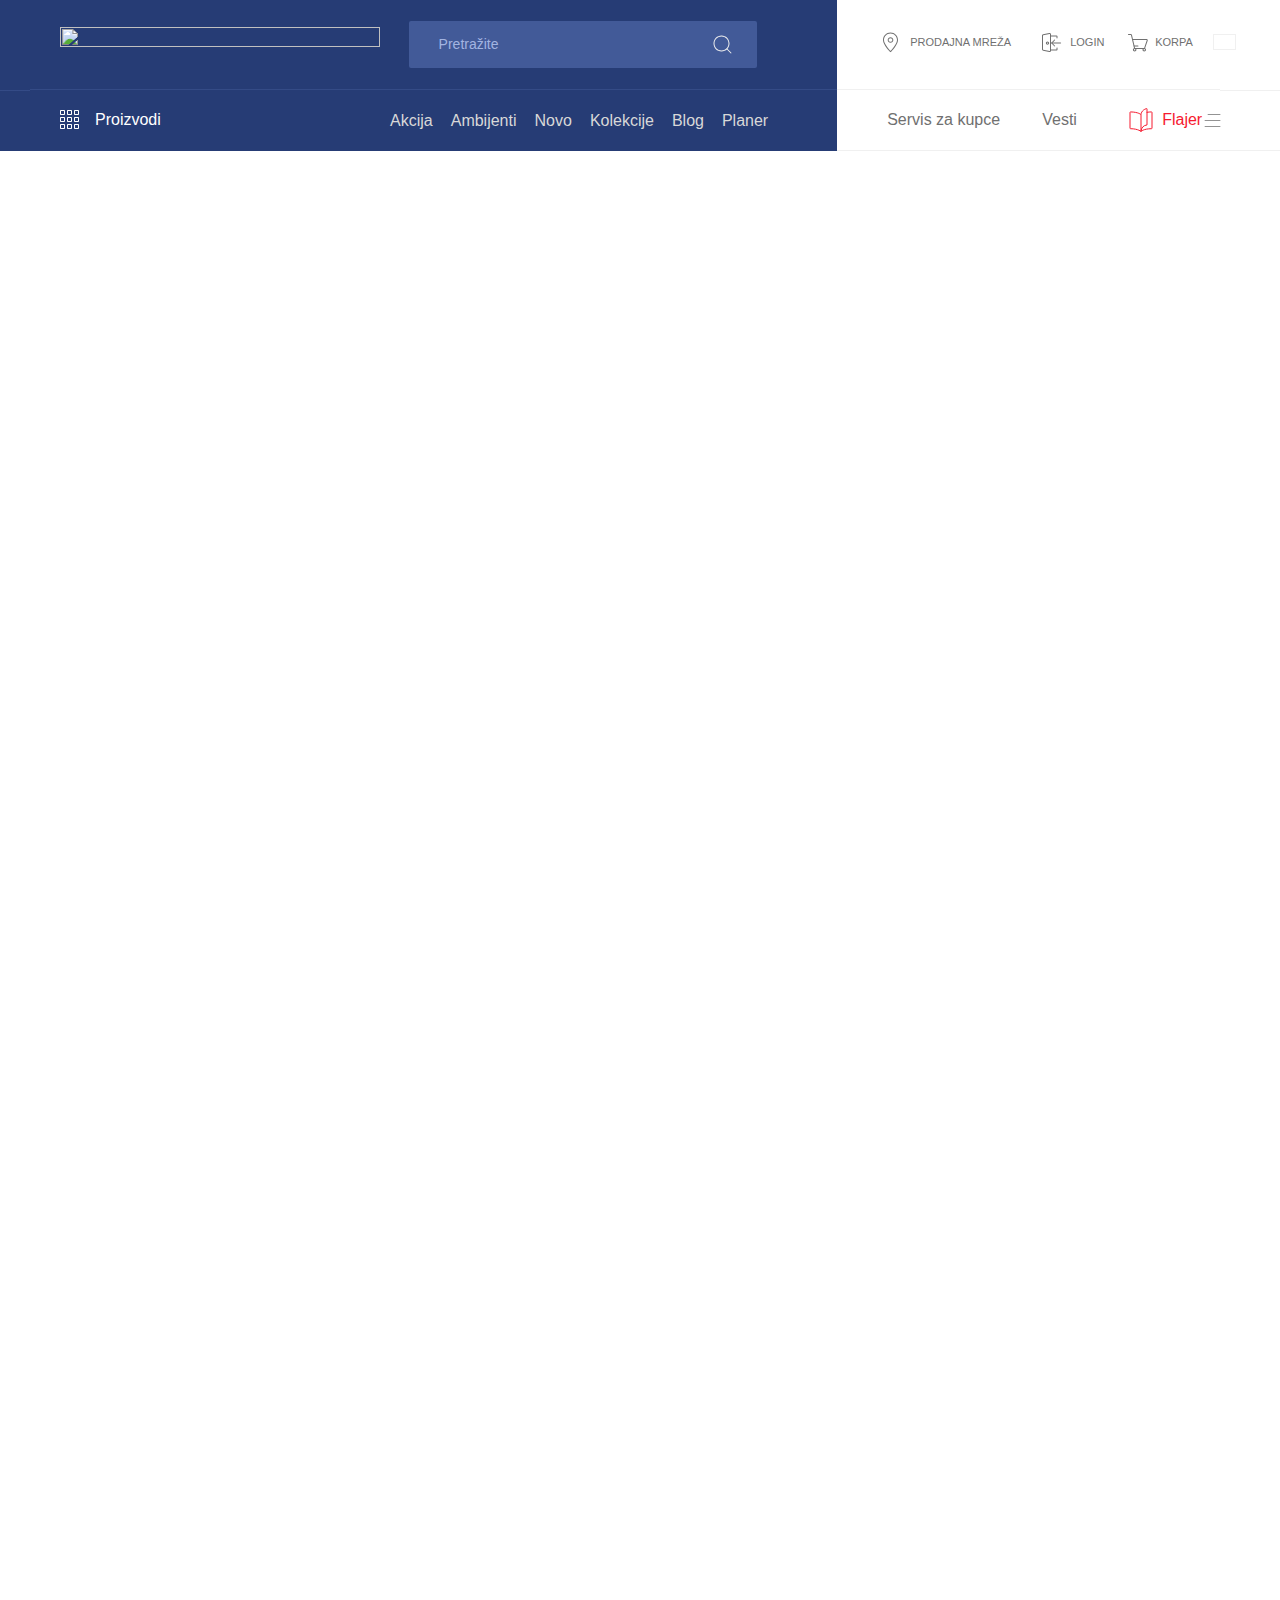
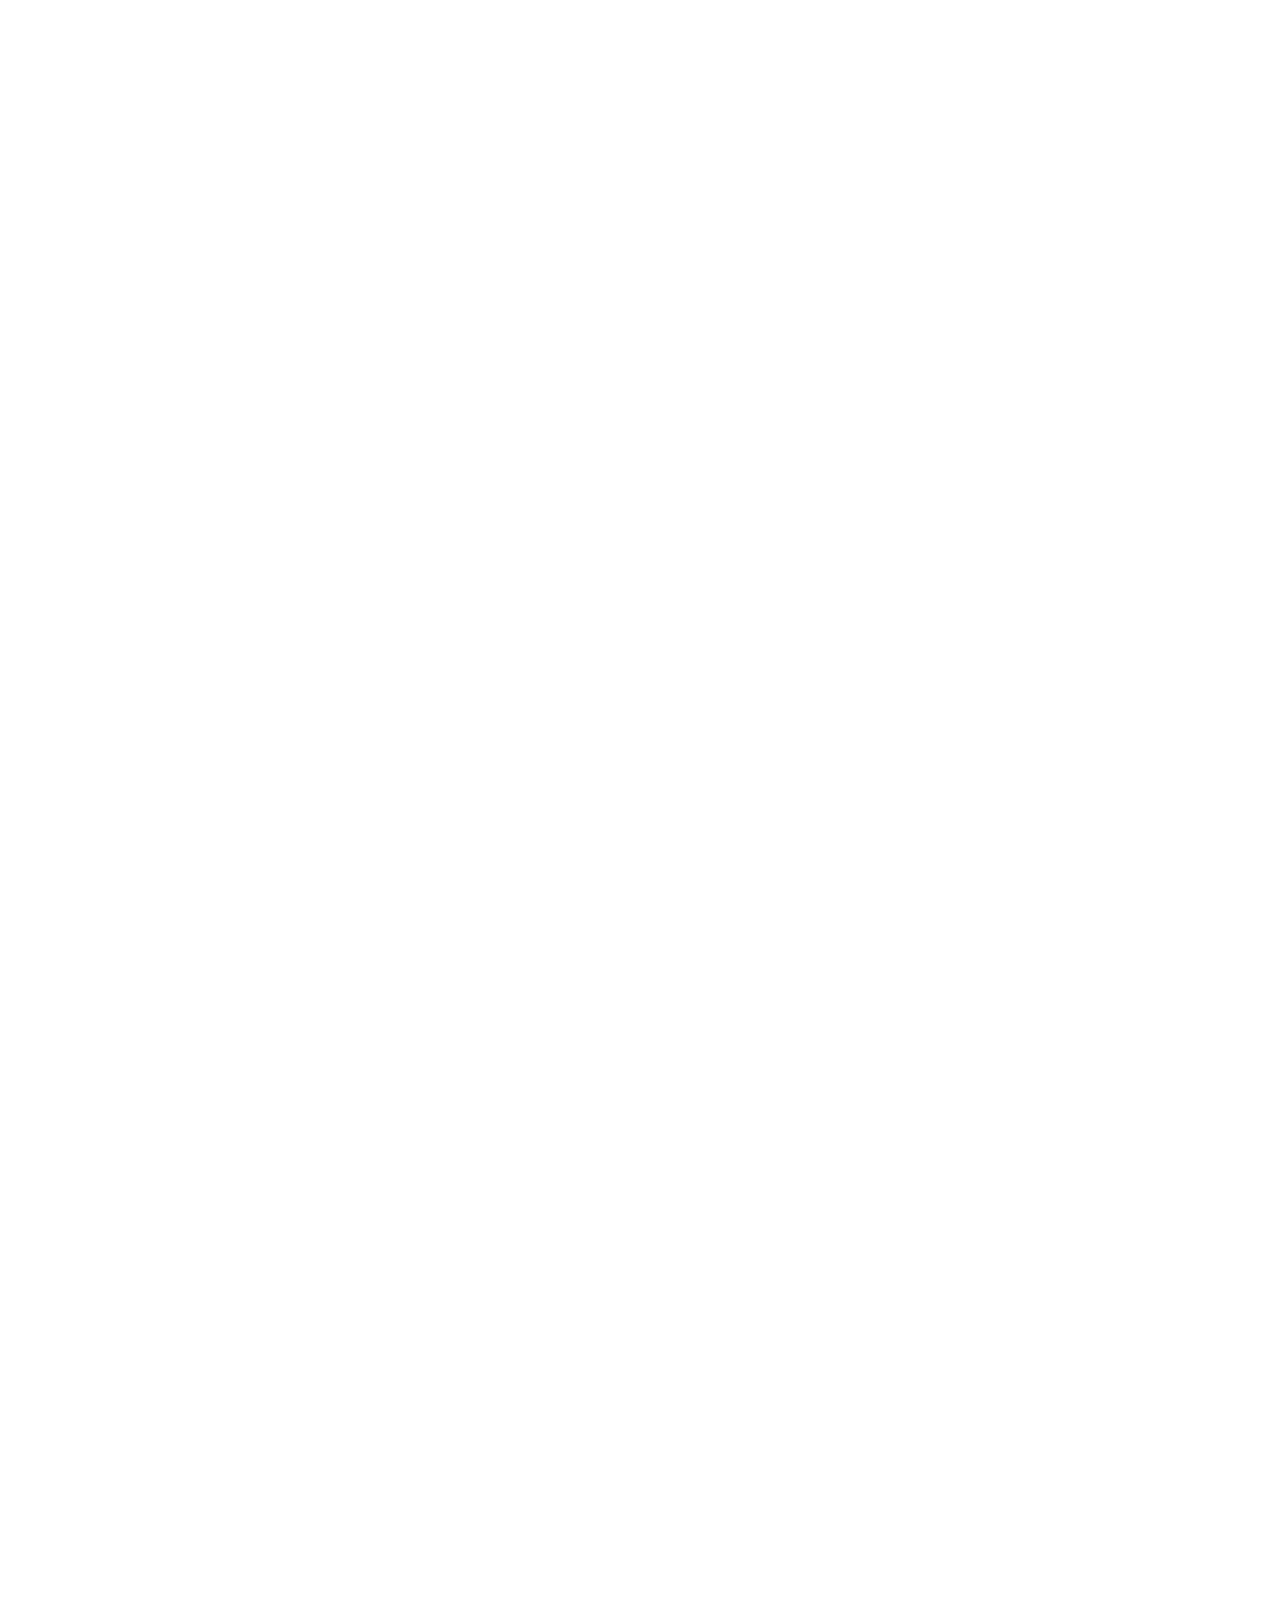
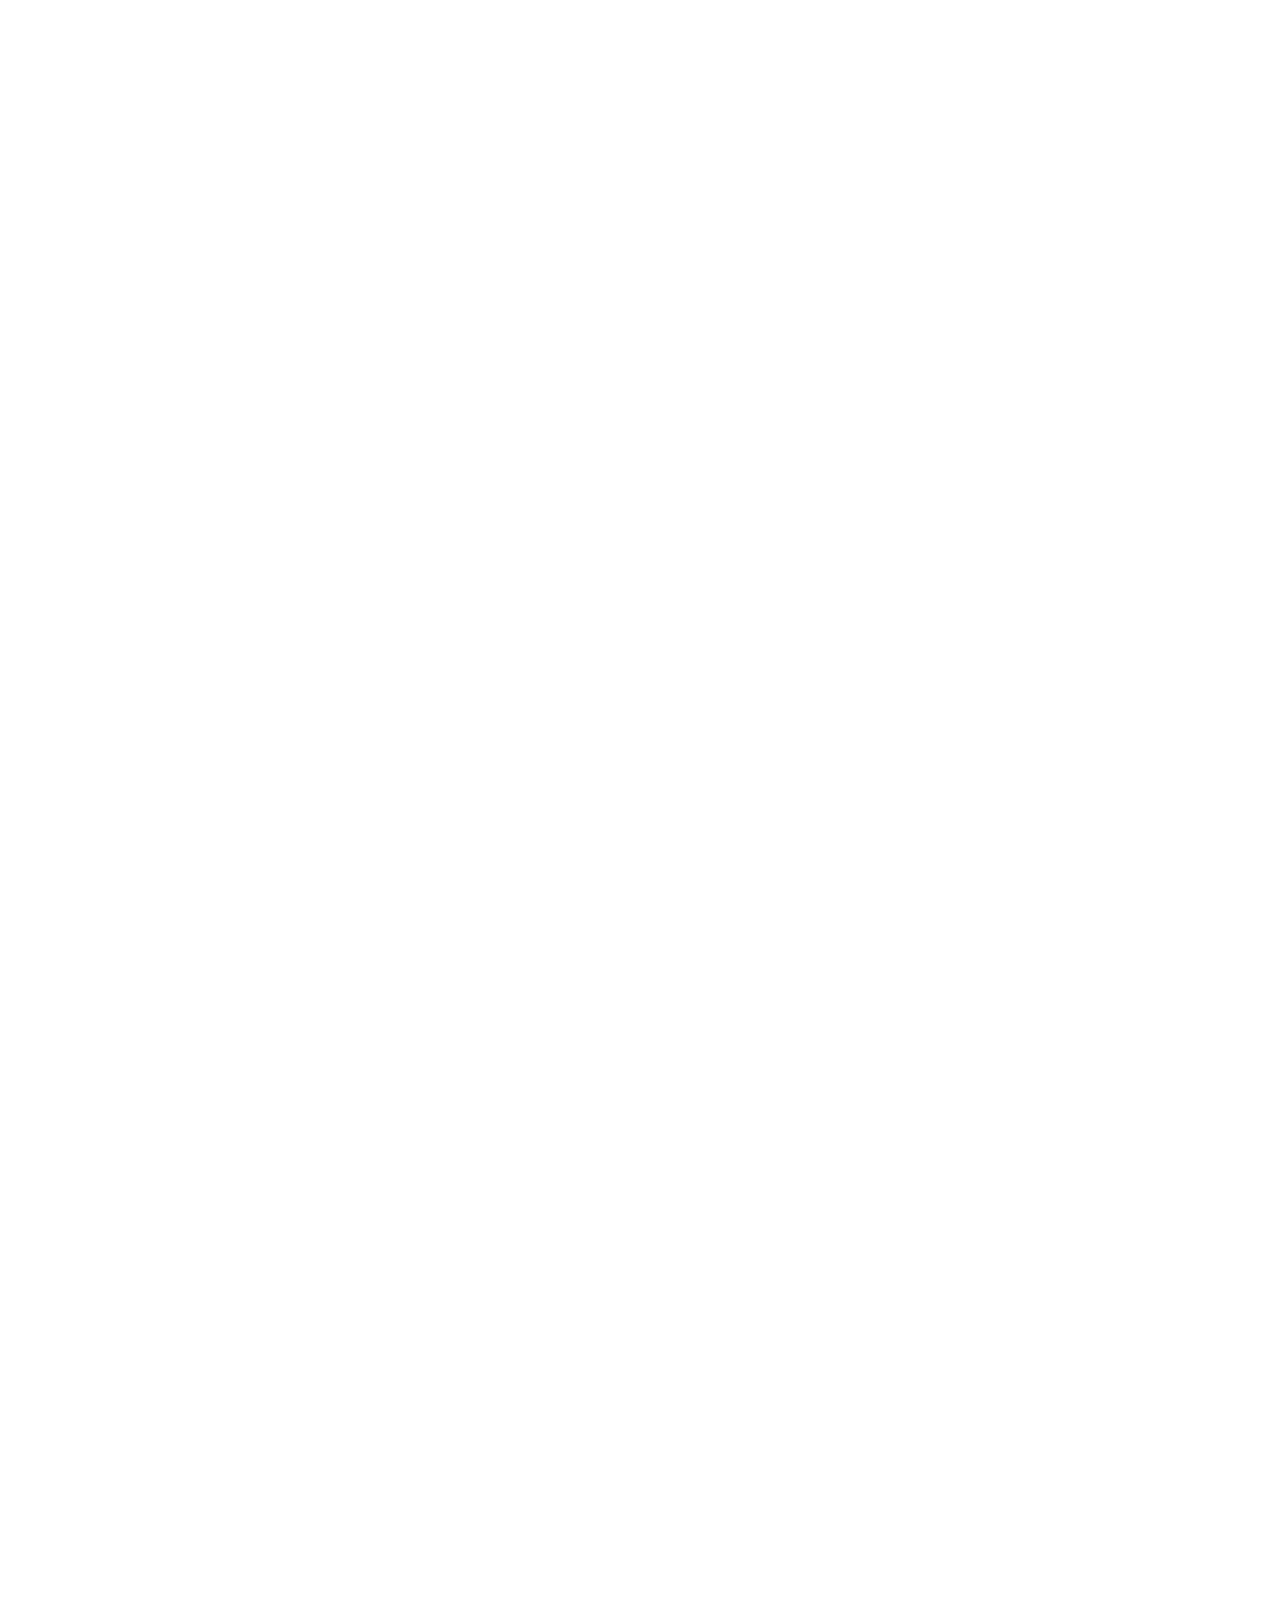
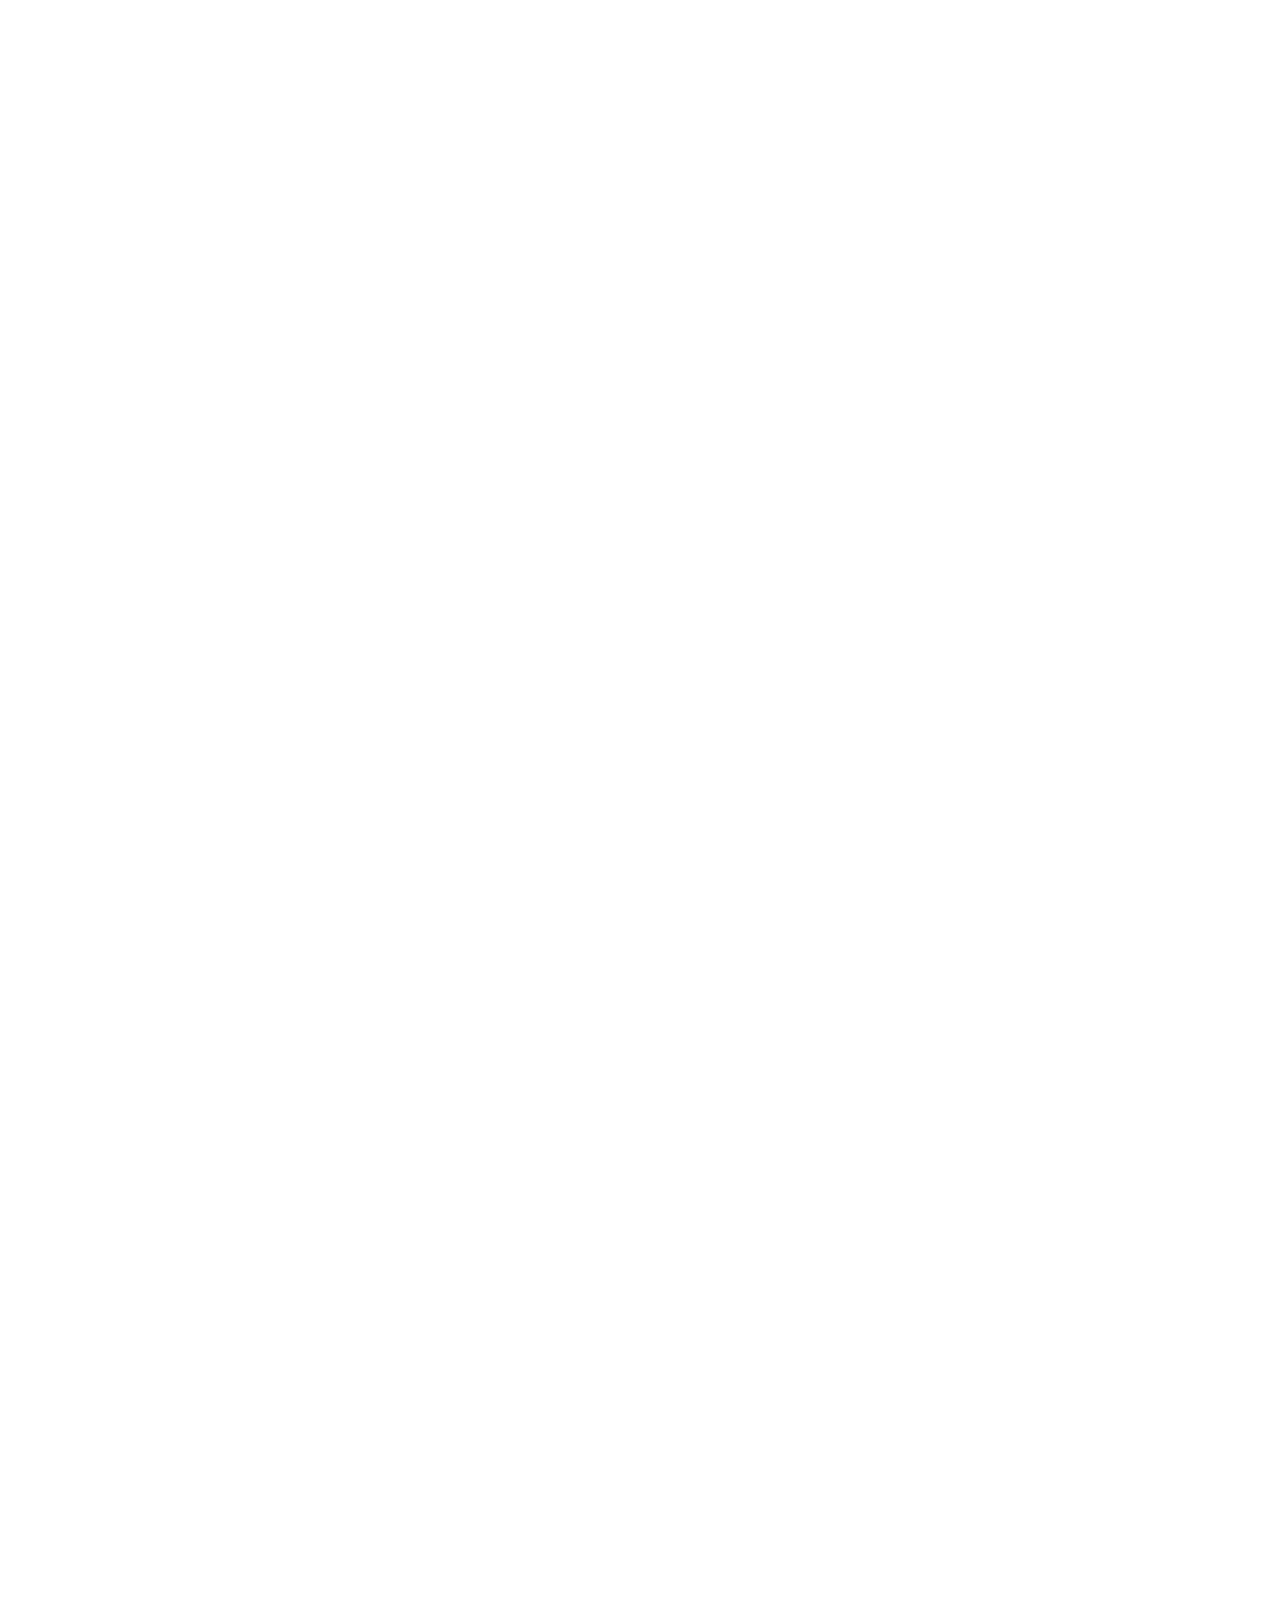
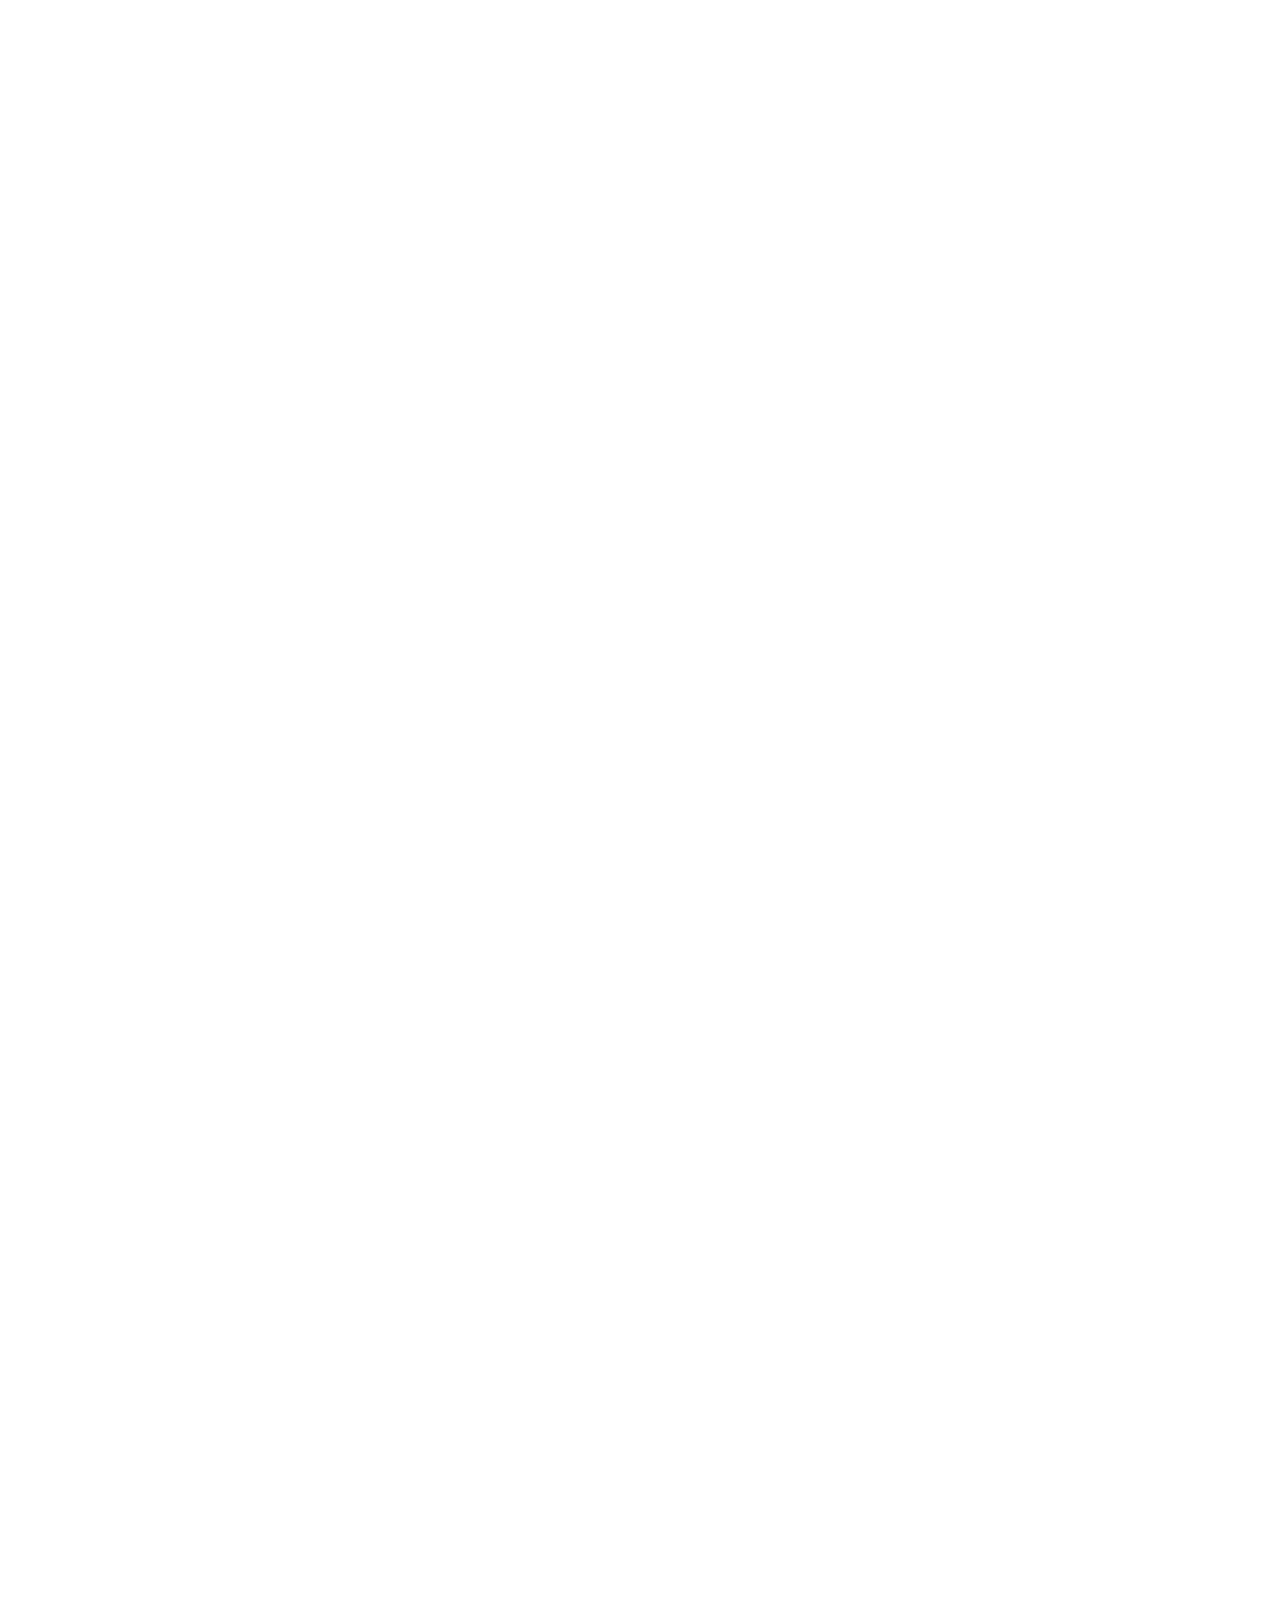
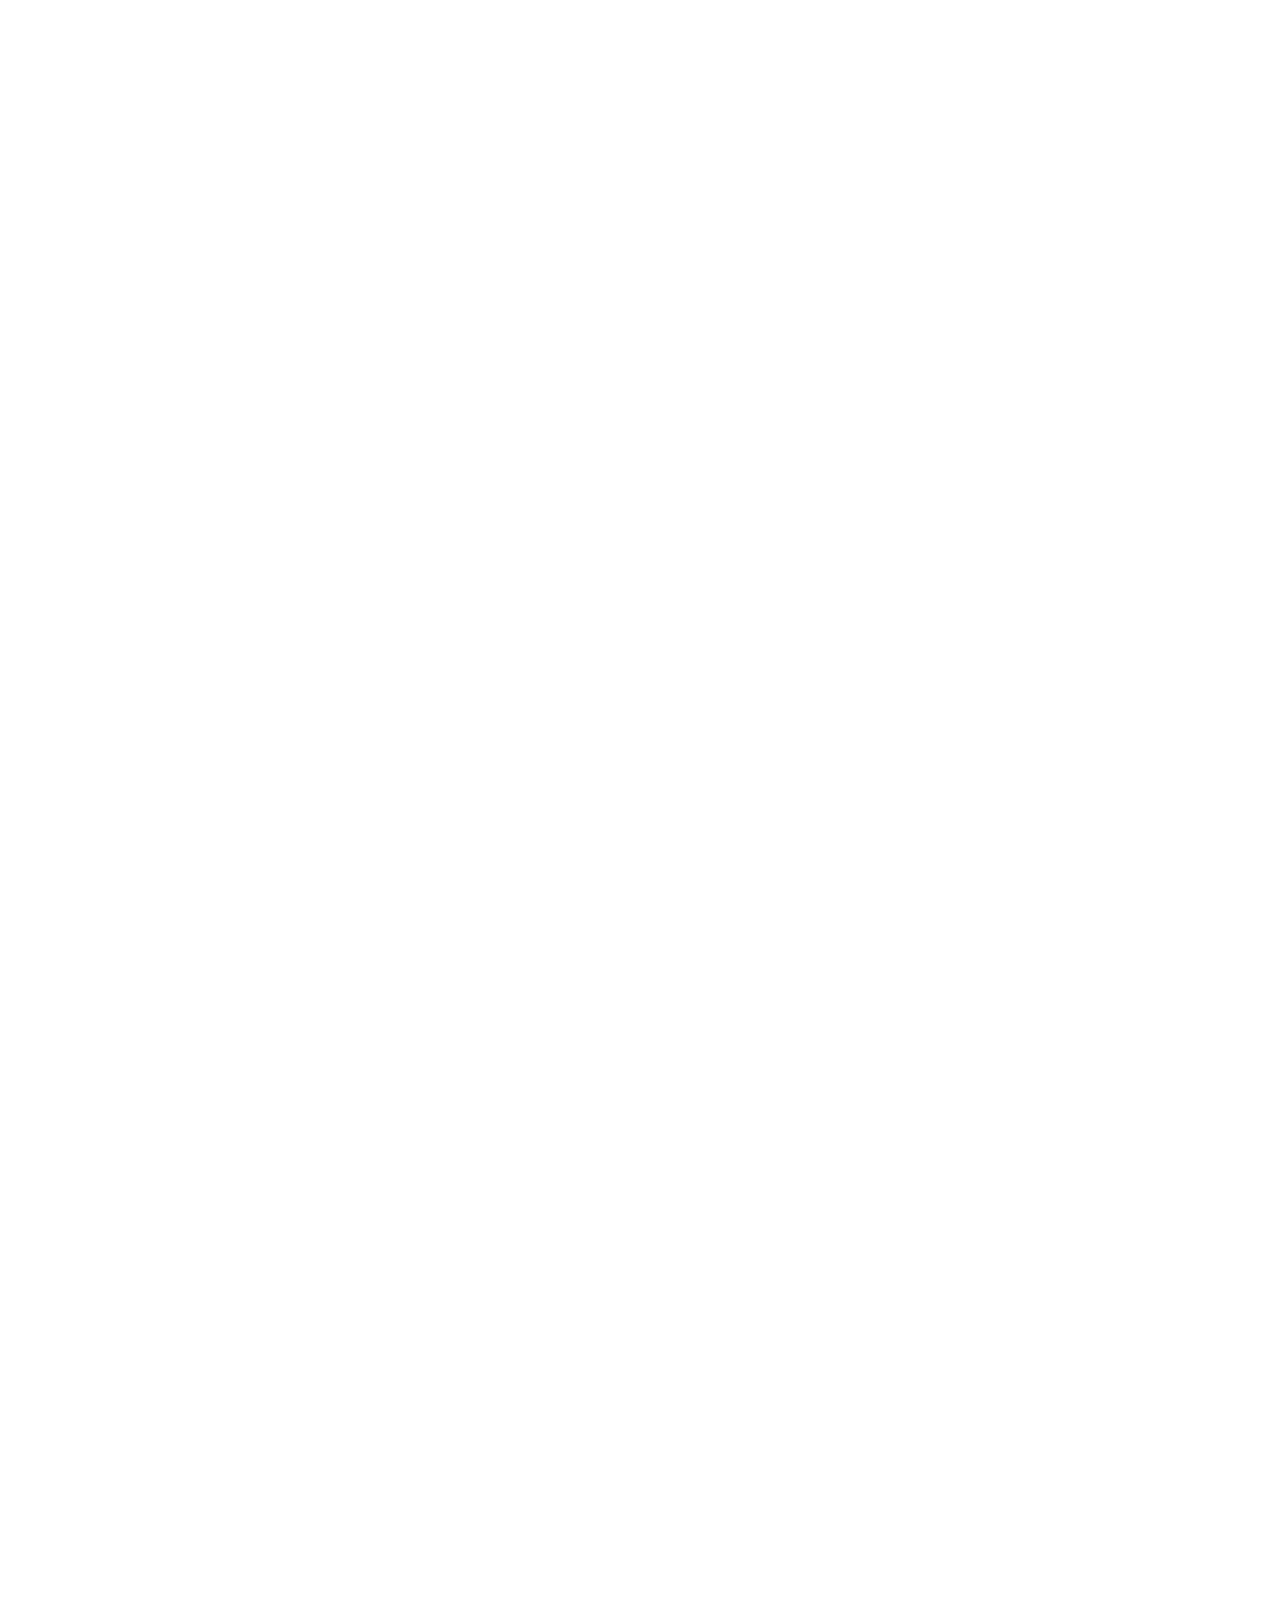
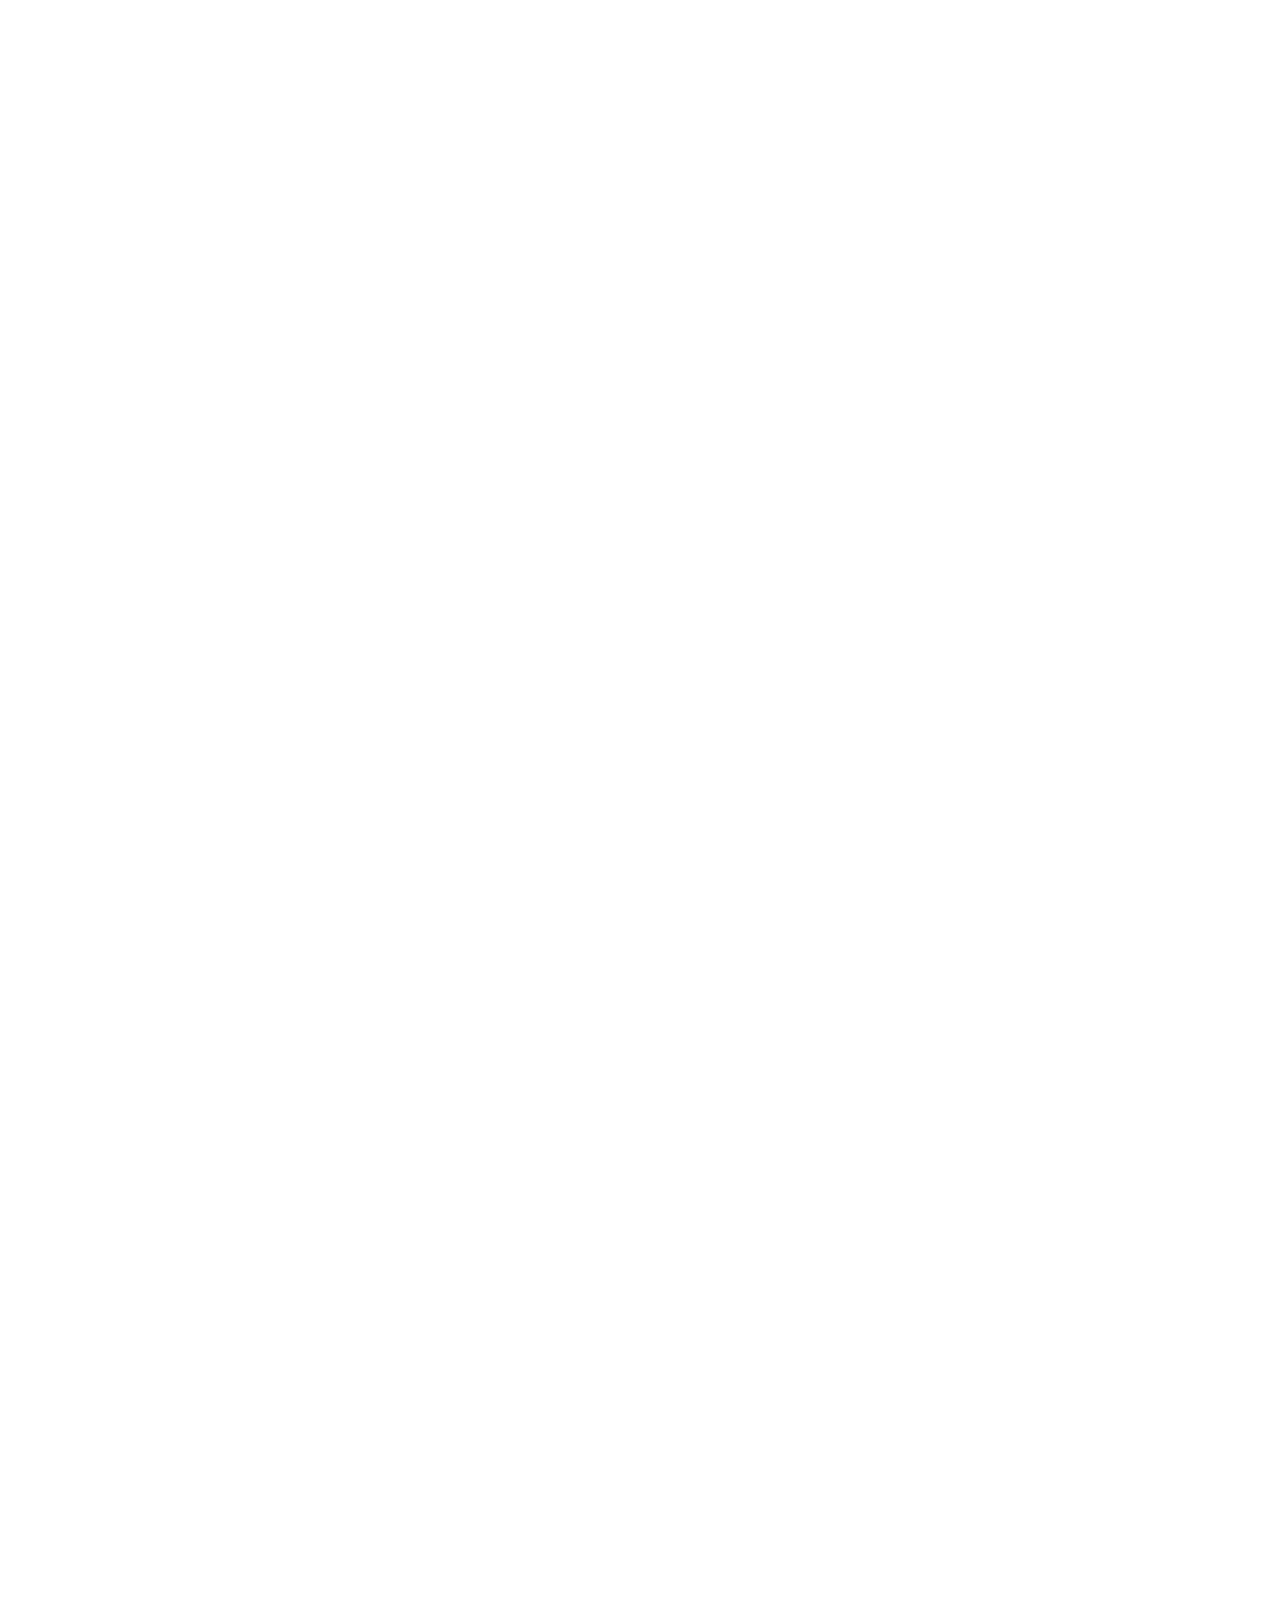
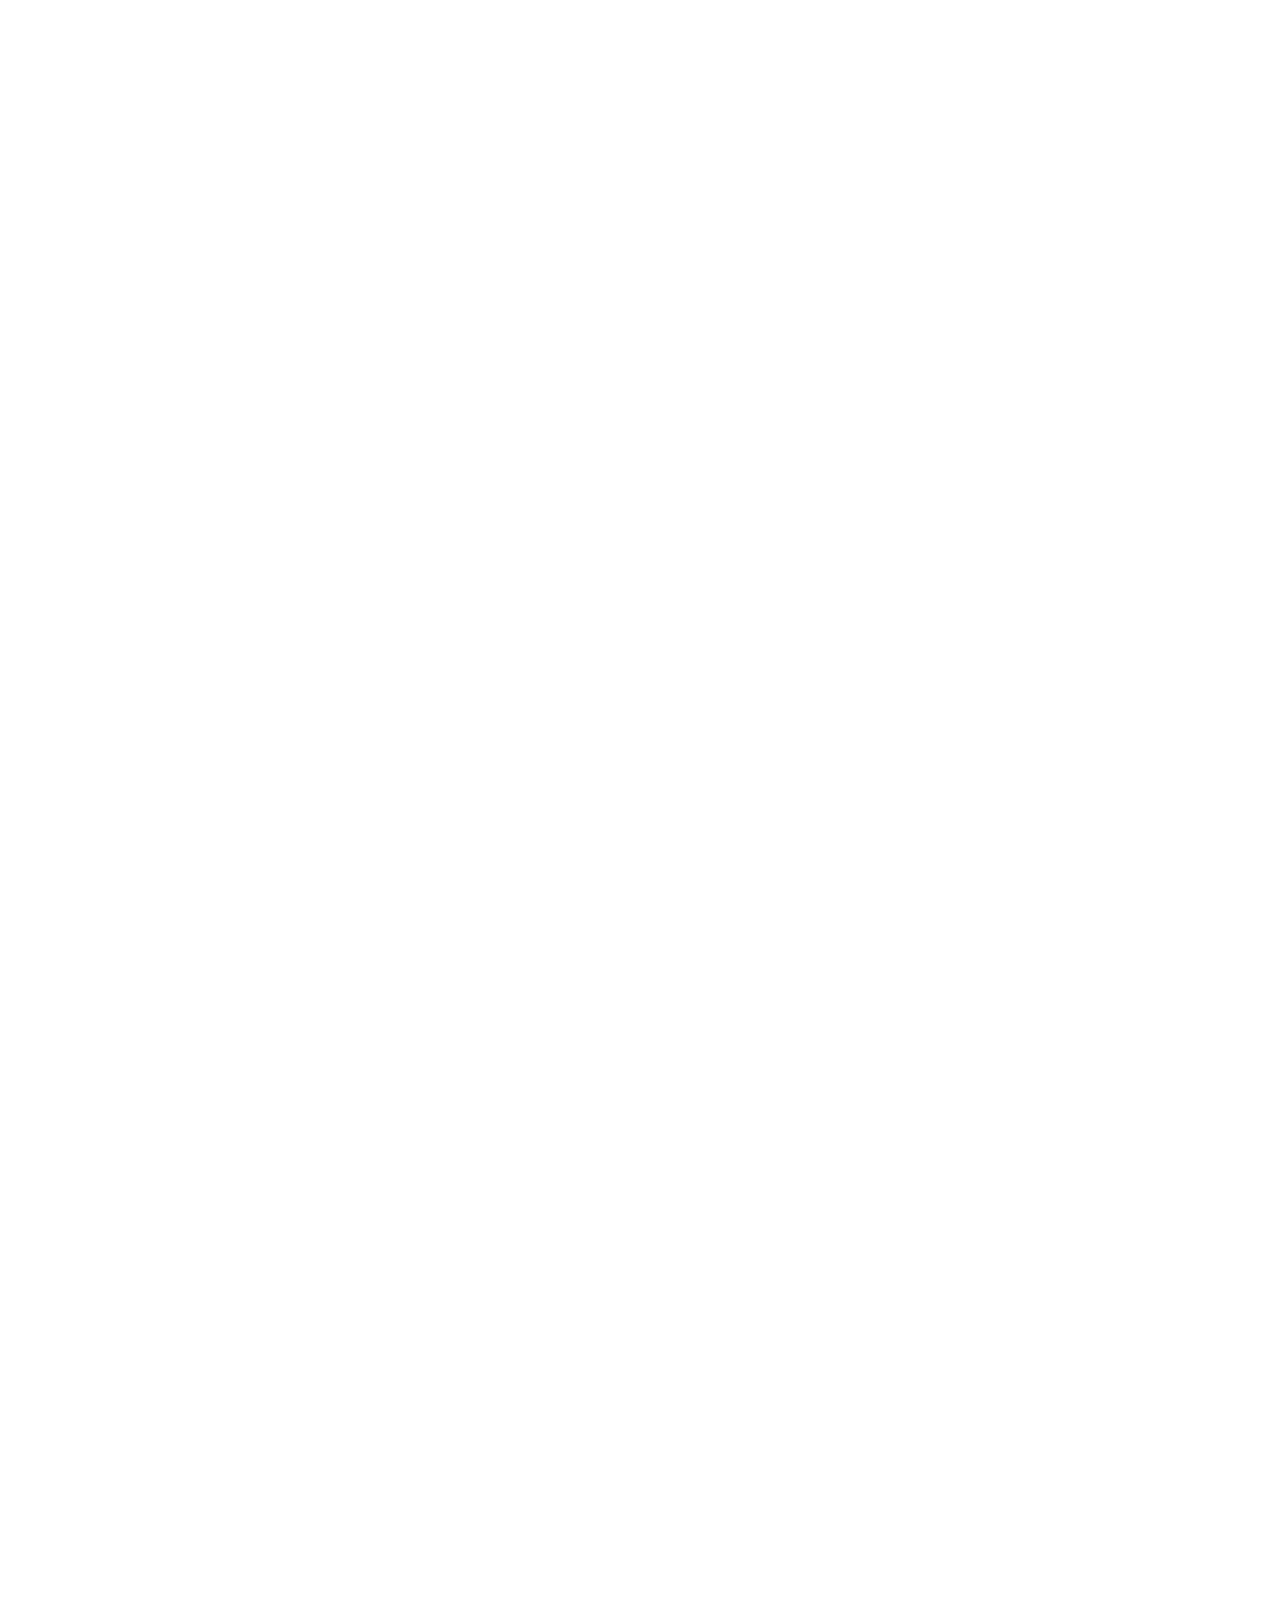
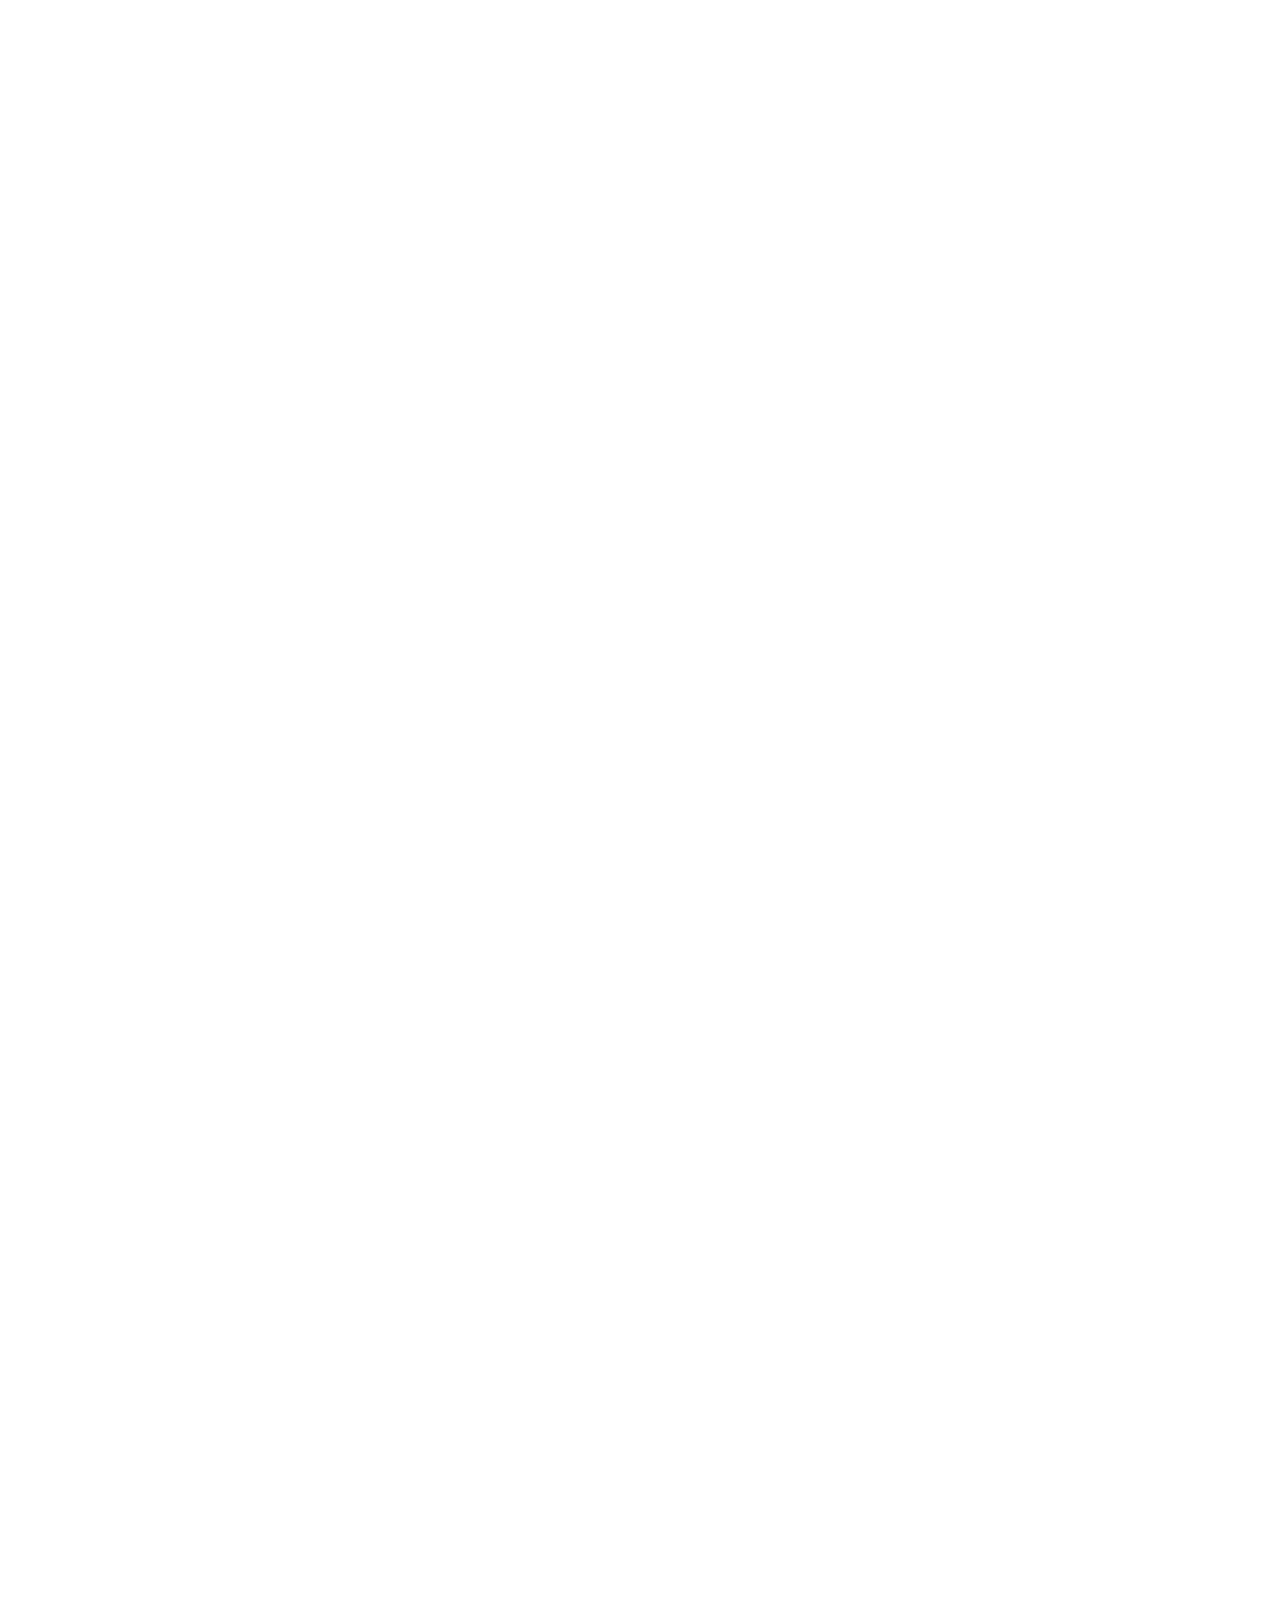
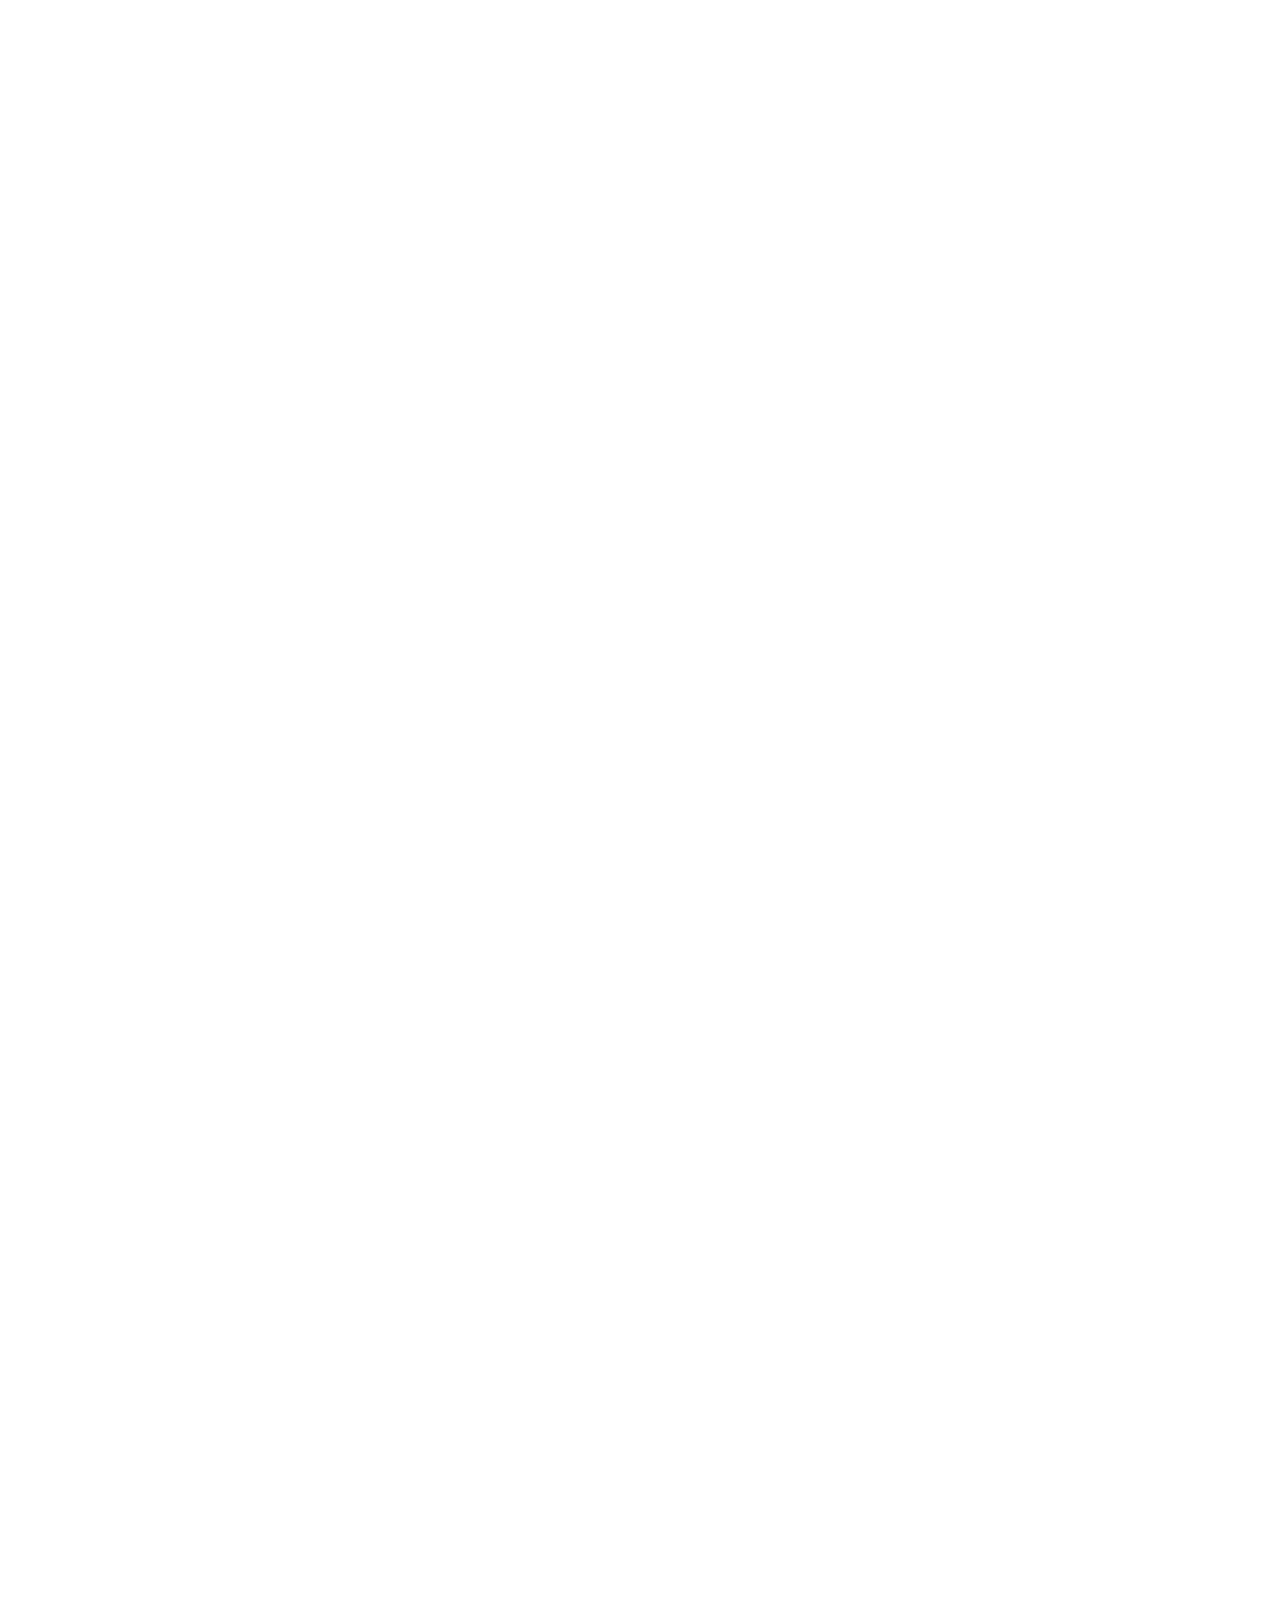
==== commit d5a88099: "Create index.html" ====
--- a/index.html
+++ b/index.html
@@ -1,11 +1,45 @@
-<!DOCTYPE html>
-<!-- saved from url=(0101)https://www.inputmag.com/design/fords-mustang-mach-e-1400-prototype-makes-a-tesla-look-like-a-toy/amp -->
-<html lang="en" prefix="og: http://ogp.me/ns#" amp="" transformed="self;v=1" amp-version="2210172057000" class="i-amphtml-singledoc i-amphtml-standalone" data-story-supports-landscape="" style="--story-dvh:5.68px !important; overflow: hidden !important;"><head><meta http-equiv="Content-Type" content="text/html; charset=UTF-8"><title>Ford's Mustang Mach-E 1400 Prototype makes a Tesla look like a toy</title><link rel="preconnect" href="https://cdn2.bustle.com/" crossorigin=""><link rel="preconnect" href="https://cdn2c.bustle.com/" crossorigin=""><link rel="preconnect" href="https://imgix.bustle.com/"><meta name="viewport" content="width=device-width,initial-scale=1,maximum-scale=1,user-scalable=no"><meta name="referrer" content="unsafe-url"><meta name="twitter:site" content="@inputmag"><meta property="article:publisher" content="https://www.facebook.com/inputmag"><meta property="og:site_name" content="Input"><link rel="apple-touch-icon" href="https://cdn2.bustle.com/2022/input/icon-17641d8f7a.png"><link rel="alternate" type="application/rss+xml" href="https://www.inputmag.com/rss"><link rel="canonical" href="https://www.inputmag.com/design/fords-mustang-mach-e-1400-prototype-makes-a-tesla-look-like-a-toy/amp"><meta name="description" content="Seven electric motors will help it devour race tracks and destroy tires at up to 160 mph."><meta property="og:url" content="https://www.inputmag.com/design/fords-mustang-mach-e-1400-prototype-makes-a-tesla-look-like-a-toy"><meta property="og:type" content="article"><meta property="og:title" content="Ford&#39;s Mustang Mach-E 1400 Prototype makes a Tesla look like a toy"><meta property="og:description" content="Seven electric motors will help it devour race tracks and destroy tires at up to 160 mph."><meta property="og:image" content="https://imgix.bustle.com/uploads/image/2020/7/26/688e7fc9-cd1a-47f3-affe-f2a96dc554b8-mach-e-1400-apg-selects-8.jpg?w=1200&amp;h=630&amp;fit=crop&amp;crop=faces&amp;fm=jpg"><meta property="og:image:width" content="1200"><meta property="og:image:height" content="630"><meta name="twitter:card" content="summary_large_image"><meta name="robots" content="max-image-preview:large"><script type="application/ld+json">[{"@type":"Article","@context":"https://schema.org","headline":"Ford's Mustang Mach-E 1400 Prototype makes a Tesla look like a toy","description":"Seven electric motors will help it devour race tracks and destroy tires at up to 160 mph.","datePublished":"2020-07-26T19:34:29.137Z","dateModified":"2020-07-26T19:34:29.137Z","mainEntityOfPage":{"@type":"WebPage","@id":"https://www.inputmag.com/design/fords-mustang-mach-e-1400-prototype-makes-a-tesla-look-like-a-toy"},"image":{"@type":"ImageObject","url":"https://imgix.bustle.com/uploads/image/2020/7/26/688e7fc9-cd1a-47f3-affe-f2a96dc554b8-mach-e-1400-apg-selects-8.jpg?w=1200&h=630&fit=crop&crop=faces&fm=jpg","width":"1200","height":"630"},"author":[{"@type":"Person","name":"Craig Wilson","url":"https://www.inputmag.com/profile/craig-wilson-19453257"}],"publisher":{"@type":"Organization","name":"Input","url":"https://www.inputmag.com","logo":{"@type":"ImageObject","url":"https://cdn2.bustle.com/2022/input/logo-sdata-956ac042b3.png","width":"261","height":"60"}},"articleSection":"Design","creator":["Craig Wilson"],"keywords":["Automotive","Electric Vehicles","Sports","automotive","design","sports","electric-car","electric-vehicle","card-story","ford","racing","motorsport","nascar"]},{"@context":"https://schema.org","@graph":[{"@type":"BreadcrumbList","itemListElement":[{"@type":"ListItem","position":1,"item":{"@type":"WebPage","@id":"https://www.inputmag.com/design","name":"Design"}}]}]}]</script><link rel="preload" href="./Ford&#39;s Mustang Mach-E 1400 Prototype makes a Tesla look like a toy_files/v0.js.download" as="script"><script async="" src="./Ford&#39;s Mustang Mach-E 1400 Prototype makes a Tesla look like a toy_files/v0.js.download"></script><style amp-boilerplate="">body{-webkit-animation:-amp-start 8s steps(1,end) 0s 1 normal both;-moz-animation:-amp-start 8s steps(1,end) 0s 1 normal both;-ms-animation:-amp-start 8s steps(1,end) 0s 1 normal both;animation:-amp-start 8s steps(1,end) 0s 1 normal both}@-webkit-keyframes -amp-start{from{visibility:hidden}to{visibility:visible}}@-moz-keyframes -amp-start{from{visibility:hidden}to{visibility:visible}}@-ms-keyframes -amp-start{from{visibility:hidden}to{visibility:visible}}@-o-keyframes -amp-start{from{visibility:hidden}to{visibility:visible}}@keyframes -amp-start{from{visibility:hidden}to{visibility:visible}}</style><noscript><style amp-boilerplate="">body{-webkit-animation:none;-moz-animation:none;-ms-animation:none;animation:none}</style></noscript><style amp-runtime="" i-amphtml-version="011666877015581">html{overflow-x:hidden!important}html.i-amphtml-fie{height:100%!important;width:100%!important}html:not([amp4ads]),html:not([amp4ads]) body{height:auto!important}html:not([amp4ads]) body{margin:0!important}body{-webkit-text-size-adjust:100%;-moz-text-size-adjust:100%;-ms-text-size-adjust:100%;text-size-adjust:100%}html.i-amphtml-singledoc.i-amphtml-embedded{-ms-touch-action:pan-y pinch-zoom;touch-action:pan-y pinch-zoom}html.i-amphtml-fie>body,html.i-amphtml-singledoc>body{overflow:visible!important}html.i-amphtml-fie:not(.i-amphtml-inabox)>body,html.i-amphtml-singledoc:not(.i-amphtml-inabox)>body{position:relative!important}html.i-amphtml-ios-embed-legacy>body{overflow-x:hidden!important;overflow-y:auto!important;position:absolute!important}html.i-amphtml-ios-embed{overflow-y:auto!important;position:static}#i-amphtml-wrapper{overflow-x:hidden!important;overflow-y:auto!important;position:absolute!important;top:0!important;left:0!important;right:0!important;bottom:0!important;margin:0!important;display:block!important}html.i-amphtml-ios-embed.i-amphtml-ios-overscroll,html.i-amphtml-ios-embed.i-amphtml-ios-overscroll>#i-amphtml-wrapper{-webkit-overflow-scrolling:touch!important}#i-amphtml-wrapper>body{position:relative!important;border-top:1px solid transparent!important}#i-amphtml-wrapper+body{visibility:visible}#i-amphtml-wrapper+body .i-amphtml-lightbox-element,#i-amphtml-wrapper+body[i-amphtml-lightbox]{visibility:hidden}#i-amphtml-wrapper+body[i-amphtml-lightbox] .i-amphtml-lightbox-element{visibility:visible}#i-amphtml-wrapper.i-amphtml-scroll-disabled,.i-amphtml-scroll-disabled{overflow-x:hidden!important;overflow-y:hidden!important}amp-instagram{padding:54px 0px 0px!important;background-color:#fff}amp-iframe iframe{box-sizing:border-box!important}[amp-access][amp-access-hide]{display:none}[subscriptions-dialog],body:not(.i-amphtml-subs-ready) [subscriptions-action],body:not(.i-amphtml-subs-ready) [subscriptions-section]{display:none!important}amp-experiment,amp-live-list>[update]{display:none}amp-list[resizable-children]>.i-amphtml-loading-container.amp-hidden{display:none!important}amp-list [fetch-error],amp-list[load-more] [load-more-button],amp-list[load-more] [load-more-end],amp-list[load-more] [load-more-failed],amp-list[load-more] [load-more-loading]{display:none}amp-list[diffable] div[role=list]{display:block}amp-story-page,amp-story[standalone]{min-height:1px!important;display:block!important;height:100%!important;margin:0!important;padding:0!important;overflow:hidden!important;width:100%!important}amp-story[standalone]{background-color:#000!important;position:relative!important}amp-story-page{background-color:#757575}amp-story .amp-active>div,amp-story .i-amphtml-loader-background{display:none!important}amp-story-page:not(:first-of-type):not([distance]):not([active]){transform:translateY(1000vh)!important}amp-autocomplete{position:relative!important;display:inline-block!important}amp-autocomplete>input,amp-autocomplete>textarea{padding:0.5rem;border:1px solid rgba(0,0,0,0.33)}.i-amphtml-autocomplete-results,amp-autocomplete>input,amp-autocomplete>textarea{font-size:1rem;line-height:1.5rem}[amp-fx^=fly-in]{visibility:hidden}amp-script[nodom],amp-script[sandboxed]{position:fixed!important;top:0!important;width:1px!important;height:1px!important;overflow:hidden!important;visibility:hidden}
-/*# sourceURL=/css/ampdoc.css*/[hidden]{display:none!important}.i-amphtml-element{display:inline-block}.i-amphtml-blurry-placeholder{transition:opacity 0.3s cubic-bezier(0.0,0.0,0.2,1)!important;pointer-events:none}[layout=nodisplay]:not(.i-amphtml-element){display:none!important}.i-amphtml-layout-fixed,[layout=fixed][width][height]:not(.i-amphtml-layout-fixed){display:inline-block;position:relative}.i-amphtml-layout-responsive,[layout=responsive][width][height]:not(.i-amphtml-layout-responsive),[width][height][heights]:not([layout]):not(.i-amphtml-layout-responsive),[width][height][sizes]:not(img):not([layout]):not(.i-amphtml-layout-responsive){display:block;position:relative}.i-amphtml-layout-intrinsic,[layout=intrinsic][width][height]:not(.i-amphtml-layout-intrinsic){display:inline-block;position:relative;max-width:100%}.i-amphtml-layout-intrinsic .i-amphtml-sizer{max-width:100%}.i-amphtml-intrinsic-sizer{max-width:100%;display:block!important}.i-amphtml-layout-container,.i-amphtml-layout-fixed-height,[layout=container],[layout=fixed-height][height]:not(.i-amphtml-layout-fixed-height){display:block;position:relative}.i-amphtml-layout-fill,.i-amphtml-layout-fill.i-amphtml-notbuilt,[layout=fill]:not(.i-amphtml-layout-fill),body noscript>*{display:block;overflow:hidden!important;position:absolute;top:0;left:0;bottom:0;right:0}body noscript>*{position:absolute!important;width:100%;height:100%;z-index:2}body noscript{display:inline!important}.i-amphtml-layout-flex-item,[layout=flex-item]:not(.i-amphtml-layout-flex-item){display:block;position:relative;-ms-flex:1 1 auto;flex:1 1 auto}.i-amphtml-layout-fluid{position:relative}.i-amphtml-layout-size-defined{overflow:hidden!important}.i-amphtml-layout-awaiting-size{position:absolute!important;top:auto!important;bottom:auto!important}i-amphtml-sizer{display:block!important}@supports (aspect-ratio:1/1){i-amphtml-sizer.i-amphtml-disable-ar{display:none!important}}.i-amphtml-blurry-placeholder,.i-amphtml-fill-content{display:block;height:0;max-height:100%;max-width:100%;min-height:100%;min-width:100%;width:0;margin:auto}.i-amphtml-layout-size-defined .i-amphtml-fill-content{position:absolute;top:0;left:0;bottom:0;right:0}.i-amphtml-replaced-content,.i-amphtml-screen-reader{padding:0!important;border:none!important}.i-amphtml-screen-reader{position:fixed!important;top:0px!important;left:0px!important;width:4px!important;height:4px!important;opacity:0!important;overflow:hidden!important;margin:0!important;display:block!important;visibility:visible!important}.i-amphtml-screen-reader~.i-amphtml-screen-reader{left:8px!important}.i-amphtml-screen-reader~.i-amphtml-screen-reader~.i-amphtml-screen-reader{left:12px!important}.i-amphtml-screen-reader~.i-amphtml-screen-reader~.i-amphtml-screen-reader~.i-amphtml-screen-reader{left:16px!important}.i-amphtml-unresolved{position:relative;overflow:hidden!important}.i-amphtml-select-disabled{-webkit-user-select:none!important;-ms-user-select:none!important;user-select:none!important}.i-amphtml-notbuilt,[layout]:not(.i-amphtml-element),[width][height][heights]:not([layout]):not(.i-amphtml-element),[width][height][sizes]:not(img):not([layout]):not(.i-amphtml-element){position:relative;overflow:hidden!important;color:transparent!important}.i-amphtml-notbuilt:not(.i-amphtml-layout-container)>*,[layout]:not([layout=container]):not(.i-amphtml-element)>*,[width][height][heights]:not([layout]):not(.i-amphtml-element)>*,[width][height][sizes]:not([layout]):not(.i-amphtml-element)>*{display:none}amp-img:not(.i-amphtml-element)[i-amphtml-ssr]>img.i-amphtml-fill-content{display:block}.i-amphtml-notbuilt:not(.i-amphtml-layout-container),[layout]:not([layout=container]):not(.i-amphtml-element),[width][height][heights]:not([layout]):not(.i-amphtml-element),[width][height][sizes]:not(img):not([layout]):not(.i-amphtml-element){color:transparent!important;line-height:0!important}.i-amphtml-ghost{visibility:hidden!important}.i-amphtml-element>[placeholder],[layout]:not(.i-amphtml-element)>[placeholder],[width][height][heights]:not([layout]):not(.i-amphtml-element)>[placeholder],[width][height][sizes]:not([layout]):not(.i-amphtml-element)>[placeholder]{display:block;line-height:normal}.i-amphtml-element>[placeholder].amp-hidden,.i-amphtml-element>[placeholder].hidden{visibility:hidden}.i-amphtml-element:not(.amp-notsupported)>[fallback],.i-amphtml-layout-container>[placeholder].amp-hidden,.i-amphtml-layout-container>[placeholder].hidden{display:none}.i-amphtml-layout-size-defined>[fallback],.i-amphtml-layout-size-defined>[placeholder]{position:absolute!important;top:0!important;left:0!important;right:0!important;bottom:0!important;z-index:1}amp-img[i-amphtml-ssr]:not(.i-amphtml-element)>[placeholder]{z-index:auto}.i-amphtml-notbuilt>[placeholder]{display:block!important}.i-amphtml-hidden-by-media-query{display:none!important}.i-amphtml-element-error{background:red!important;color:#fff!important;position:relative!important}.i-amphtml-element-error:before{content:attr(error-message)}i-amp-scroll-container,i-amphtml-scroll-container{position:absolute;top:0;left:0;right:0;bottom:0;display:block}i-amp-scroll-container.amp-active,i-amphtml-scroll-container.amp-active{overflow:auto;-webkit-overflow-scrolling:touch}.i-amphtml-loading-container{display:block!important;pointer-events:none;z-index:1}.i-amphtml-notbuilt>.i-amphtml-loading-container{display:block!important}.i-amphtml-loading-container.amp-hidden{visibility:hidden}.i-amphtml-element>[overflow]{cursor:pointer;position:relative;z-index:2;visibility:hidden;display:initial;line-height:normal}.i-amphtml-layout-size-defined>[overflow]{position:absolute}.i-amphtml-element>[overflow].amp-visible{visibility:visible}template{display:none!important}.amp-border-box,.amp-border-box *,.amp-border-box :after,.amp-border-box :before{box-sizing:border-box}amp-pixel{display:none!important}amp-analytics,amp-auto-ads,amp-story-auto-ads{position:fixed!important;top:0!important;width:1px!important;height:1px!important;overflow:hidden!important;visibility:hidden}amp-story{visibility:hidden!important}html.i-amphtml-fie>amp-analytics{position:initial!important}[visible-when-invalid]:not(.visible),form [submit-error],form [submit-success],form [submitting]{display:none}amp-accordion{display:block!important}@media (min-width:1px){:where(amp-accordion>section)>:first-child{margin:0;background-color:#efefef;padding-right:20px;border:1px solid #dfdfdf}:where(amp-accordion>section)>:last-child{margin:0}}amp-accordion>section{float:none!important}amp-accordion>section>*{float:none!important;display:block!important;overflow:hidden!important;position:relative!important}amp-accordion,amp-accordion>section{margin:0}amp-accordion:not(.i-amphtml-built)>section>:last-child{display:none!important}amp-accordion:not(.i-amphtml-built)>section[expanded]>:last-child{display:block!important}
-/*# sourceURL=/css/ampshared.css*/</style><style amp-extension="amp-loader">.i-amphtml-loader-background{position:absolute;top:0;left:0;bottom:0;right:0;background-color:#f8f8f8}.i-amphtml-new-loader{display:inline-block;position:absolute;top:50%;left:50%;transform:translate(-50%,-50%);width:0;height:0;color:#aaa}.i-amphtml-new-loader-size-default,.i-amphtml-new-loader-size-small{width:72px;height:72px}.i-amphtml-new-loader-logo{transform-origin:center;opacity:0;animation:i-amphtml-new-loader-scale-and-fade-in 0.8s ease-in forwards;animation-delay:0.6s;animation-delay:calc(0.6s - var(--loader-delay-offset))}.i-amphtml-new-loader-size-small .i-amphtml-new-loader-logo{display:none}.i-amphtml-new-loader-logo-default{fill:currentColor;animation:i-amphtml-new-loader-fade-out 0.8s ease-out forwards;animation-delay:1.8s;animation-delay:calc(1.8s - var(--loader-delay-offset))}.i-amphtml-new-loader-has-shim{color:#fff!important}.i-amphtml-new-loader-shim{width:72px;height:72px;border-radius:50%;display:none;transform-origin:center;opacity:0;background-color:rgba(0,0,0,0.6);animation:i-amphtml-new-loader-scale-and-fade-in 0.8s ease-in forwards;animation-delay:0.6s;animation-delay:calc(0.6s - var(--loader-delay-offset))}.i-amphtml-new-loader-size-small .i-amphtml-new-loader-shim{width:48px;height:48px;margin:12px}.i-amphtml-new-loader-has-shim .i-amphtml-new-loader-shim{display:initial}.i-amphtml-new-loader-has-shim .i-amphtml-new-loader-logo-default{display:none}.i-amphtml-new-loader-has-shim .i-amphtml-new-loader-transparent-on-shim{fill:transparent!important}.i-amphtml-new-loader-logo,.i-amphtml-new-loader-shim,.i-amphtml-new-loader-spinner-wrapper{position:absolute;top:0;left:0;bottom:0;right:0}.i-amphtml-new-loader-spinner-wrapper{margin:12px}.i-amphtml-new-loader-spinner{stroke:currentColor;stroke-width:1.5px;opacity:0;animation:i-amphtml-new-loader-fade-in 0.8s ease-in forwards;animation-delay:1.8s;animation-delay:calc(1.8s - var(--loader-delay-offset))}.i-amphtml-new-loader-spinner-path{animation:frame-position-first-spin 0.6s steps(30),frame-position-infinite-spin 1.2s steps(59) infinite;animation-delay:2.8s,3.4s;animation-delay:calc(2.8s - var(--loader-delay-offset)),calc(3.4s - var(--loader-delay-offset))}.i-amphtml-new-loader-size-small .i-amphtml-new-loader-spinner{transform:scale(0.54545);stroke-width:2.75px}.i-amphtml-new-loader-size-small .i-amphtml-new-loader-spinner-path{animation-delay:1.4s,2s;animation-delay:calc(1.4s - var(--loader-delay-offset)),calc(2s - var(--loader-delay-offset))}.i-amphtml-new-loader *{animation-play-state:paused}.amp-active>.i-amphtml-new-loader *{animation-play-state:running}.i-amphtml-new-loader-ad-logo{display:-ms-flexbox;display:flex;-ms-flex-align:center;align-items:center;-ms-flex-pack:center;justify-content:center;width:100%;height:100%}.i-amphtml-new-loader-ad-label{all:initial!important;display:inline-block!important;padding:0 0.4ch!important;border:1px solid!important;border-radius:2px!important;color:currentColor!important;font-size:11px!important;font-family:sans-serif!important;line-height:1.1!important;visibility:inherit!important}@keyframes i-amphtml-new-loader-fade-in{0%{opacity:0}to{opacity:1}}@keyframes i-amphtml-new-loader-fade-out{0%{opacity:1}to{opacity:0}}@keyframes i-amphtml-new-loader-scale-and-fade-in{0%{opacity:0;transform:scale(0)}50%{transform:scale(1)}to{opacity:1}}@keyframes frame-position-first-spin{0%{transform:translateX(0)}to{transform:translateX(-1440px)}}@keyframes frame-position-infinite-spin{0%{transform:translateX(-1440px)}to{transform:translateX(-4272px)}}
-/*# sourceURL=/extensions/amp-loader/0.1/amp-loader.css*/</style><style amp-extension="amp-video-autoplay">.i-amphtml-video-mask{display:block;z-index:1;-webkit-appearance:none;appearance:none;background:transparent;border:none}.amp-video-eq{display:none}.i-amphtml-video-interface:not(amp-video) .amp-video-eq,amp-story .amp-video-eq,amp-video[controls] .amp-video-eq{display:-ms-flexbox;display:flex}[noaudio] .amp-video-eq{display:none!important}.amp-video-eq{pointer-events:none!important;-ms-flex-align:end;align-items:flex-end;bottom:7px;height:12px;opacity:0.8;overflow:hidden;position:absolute;right:7px;width:20px;z-index:1}.amp-video-eq-col{-ms-flex:1;flex:1;height:100%;margin-right:1px;position:relative}.amp-video-eq-col div{animation-name:amp-video-eq-animation;animation-timing-function:linear;animation-iteration-count:infinite;animation-direction:alternate;background-color:#fafafa;height:100%;position:absolute;width:100%;will-change:transform;animation-play-state:paused}.amp-video-eq-play .amp-video-eq-col div{animation-play-state:running}.amp-video-eq-1-1{animation-duration:0.3s;transform:translateY(60%)}.amp-video-eq-1-2{animation-duration:0.45s;transform:translateY(60%)}.amp-video-eq-2-1{animation-duration:0.5s;transform:translateY(30%)}.amp-video-eq-2-2{animation-duration:0.4s;transform:translateY(30%)}.amp-video-eq-3-1{animation-duration:0.3s;transform:translateY(70%)}.amp-video-eq-3-2{animation-duration:0.35s;transform:translateY(70%)}.amp-video-eq-4-1{animation-duration:0.4s;transform:translateY(50%)}.amp-video-eq-4-2{animation-duration:0.25s;transform:translateY(50%)}@keyframes amp-video-eq-animation{0%{transform:translateY(100%)}to{transform:translateY(0)}}
-/*# sourceURL=/css/video-autoplay.css*/</style><style amp-extension="amp-ad">amp-ad iframe,amp-embed iframe{border:0!important;margin:0!important;padding:0!important;position:relative}.i-amphtml-ad-default-holder{position:absolute;left:0;right:0;top:0;bottom:0;display:-ms-flexbox;display:flex;-ms-flex-align:center;align-items:center;-ms-flex-pack:center;justify-content:center;background-color:hsla(0,0%,78%,0.05)}.i-amphtml-ad-default-holder:after{content:"Ad";content:attr(data-ad-holder-text);background-color:transparent;border-radius:2px;color:#696969;font-size:10px;line-height:1;font-family:Arial,sans-serif;padding:3px 4px 1px;border:1px solid #696969}amp-ad[sticky]{visibility:hidden;-ms-flex-align:center;align-items:center}amp-ad[type=adsense],amp-ad[type=doubleclick]{direction:ltr}amp-ad[data-a4a-upgrade-type=amp-ad-network-adsense-impl]>iframe,amp-ad[data-a4a-upgrade-type=amp-ad-network-doubleclick-impl]>iframe{min-height:0;min-width:0}amp-ad[data-a4a-upgrade-type=amp-ad-network-doubleclick-impl][height=fluid]>iframe{height:100%!important;width:100%!important;position:relative}amp-ad[data-a4a-upgrade-type=amp-ad-network-doubleclick-impl][height=fluid]{width:100%!important}amp-ad .amp-ad-close-button{position:absolute;width:28px;height:28px;right:0;background-image:url('data:image/svg+xml;charset=utf-8,<svg width="13" height="13" viewBox="341 8 13 13" xmlns="http://www.w3.org/2000/svg"><path fill="%234F4F4F" d="M354 9.31 352.69 8l-5.19 5.19L342.31 8 341 9.31l5.19 5.19-5.19 5.19 1.31 1.31 5.19-5.19 5.19 5.19 1.31-1.31-5.19-5.19z" fill-rule="evenodd"/></svg>');background-size:13px 13px;background-position:9px;background-color:#fff;background-repeat:no-repeat;box-shadow:0 -1px 1px 0 rgba(0,0,0,0.2);border:none;border-radius:12px 0 0 0}amp-ad .amp-ad-close-button:before{position:absolute;content:"";top:-20px;right:0;left:-20px;bottom:0}amp-ad[sticky=bottom-right] .amp-ad-close-button,amp-ad[sticky=bottom] .amp-ad-close-button,amp-ad[sticky=left] .amp-ad-close-button,amp-ad[sticky=right] .amp-ad-close-button{top:-28px}amp-ad[sticky=top] .amp-ad-close-button{transform:rotate(270deg);bottom:-28px}amp-ad[sticky=left] .amp-ad-close-button{transform:rotate(90deg);left:0}[dir=rtl] amp-ad .amp-ad-close-button{right:auto;left:0;border-top-left-radius:0;border-top-right-radius:12px;background-position:6px}[dir=rtl] amp-ad .amp-ad-close-button:before{right:-20px;left:0}amp-ad[sticky]{z-index:2147483647;position:fixed;overflow:visible!important;box-shadow:0 0 5px 0 rgba(0,0,0,0.2)!important;display:-ms-flexbox;display:flex;-ms-flex-direction:column;flex-direction:column}amp-ad[sticky=top]{padding-bottom:5px;top:0}amp-ad[sticky=bottom],amp-ad[sticky=top]{width:100%!important;max-height:20%!important;background:#fff}amp-ad[sticky=bottom]{max-width:100%;padding-bottom:env(safe-area-inset-bottom,0px);bottom:0;padding-top:4px}amp-ad[sticky=bottom-right]{bottom:0;right:0}amp-ad[sticky=left],amp-ad[sticky=right]{background:#fff}amp-ad[sticky=left] iframe,amp-ad[sticky=right] iframe{max-width:120px!important}amp-ad[sticky=left]{left:0}amp-ad[sticky=right]{right:0}@media (max-width:1024px){amp-ad[sticky=left],amp-ad[sticky=right]{display:none!important}}
-/*# sourceURL=/extensions/amp-ad/0.1/amp-ad.css*/</style><style amp-extension="amp-story">.i-amphtml-story-background{background-color:transparent}amp-story[standalone]{background-color:#000}@media (min-aspect-ratio:31/40){:root:not([data-story-supports-landscape]):not([i-amphtml-story-mobile]){--i-amphtml-story-desktop-one-panel-ratio:69/116;--i-amphtml-story-desktop-one-panel-responsive-margin:max(74px,8.25vh);--i-amphtml-story-desktop-one-panel-height:calc(var(--story-100dvh) - var(--i-amphtml-story-desktop-one-panel-responsive-margin)*2);--i-amphtml-story-desktop-one-panel-width:calc(var(--i-amphtml-story-desktop-one-panel-height)*var(--i-amphtml-story-desktop-one-panel-ratio));--i-amphtml-story-desktop-one-panel-border-radius:20px;--story-page-vw:calc(var(--i-amphtml-story-desktop-one-panel-width)*0.01)!important;--story-page-vh:calc(var(--i-amphtml-story-desktop-one-panel-height)*0.01)!important}@media(max-height:756px){:root:not([data-story-supports-landscape]):not([i-amphtml-story-mobile]){--i-amphtml-story-desktop-one-panel-responsive-margin:0px;--i-amphtml-story-desktop-one-panel-width:calc(var(--story-100dvh)*var(--i-amphtml-story-desktop-one-panel-ratio));--i-amphtml-story-desktop-one-panel-border-radius:0}}@media(max-height:538px){:root:not([data-story-supports-landscape]):not([i-amphtml-story-mobile]){--i-amphtml-story-desktop-one-panel-ratio:36/53}}:root:not([i-amphtml-story-mobile]) amp-story:not([supports-landscape]) amp-story-page{width:var(--i-amphtml-story-desktop-one-panel-width)!important;height:var(--i-amphtml-story-desktop-one-panel-height)!important;border-radius:var(--i-amphtml-story-desktop-one-panel-border-radius)!important;margin:auto!important}}[orientation=landscape] [position=landscape-half-left]{width:50%!important;left:0!important;right:auto!important}[orientation=landscape] [position=landscape-half-right]{width:50%!important;left:auto!important;right:0!important}amp-story{font-display:optional}amp-story-grid-layer:not([aspect-ratio]):not([preset]){overflow:hidden}amp-story-grid-layer *{box-sizing:border-box;margin:0}.i-amphtml-story-grid-template-with-full-bleed-animation amp-img img,[template=fill] amp-anim img,[template=fill] amp-img img,[template=fill] amp-video video{-o-object-fit:cover;object-fit:cover}[template=vertical]{-ms-flex-line-pack:start;align-content:start;grid-gap:16px;-ms-flex-pack:stretch;justify-content:stretch;justify-items:start}[template=vertical]>*{width:100%}[template=horizontal]{-ms-flex-line-pack:stretch;align-content:stretch;-ms-flex-align:start;align-items:start;grid-gap:16px;-ms-flex-pack:start;justify-content:start}amp-story-grid-layer{padding:68px 32px 32px}amp-story-grid-layer.i-amphtml-story-has-page-attachment.i-amphtml-story-has-interactive{padding-bottom:104px}amp-story-grid-layer.i-amphtml-story-has-CTA-layer.i-amphtml-story-has-interactive{padding-bottom:20%}html.i-amphtml-story-vertical{--story-page-vh:1.78vw!important}amp-story[standalone][i-amphtml-vertical]{height:auto!important;contain:initial!important}[i-amphtml-vertical] *{transition-delay:0s!important;transition-duration:0s!important}[i-amphtml-vertical] amp-story-page{position:relative!important;height:178vw!important;contain:initial!important;overflow:visible!important}amp-story[i-amphtml-vertical].i-amphtml-element amp-story-page.i-amphtml-element{transform:none!important}[i-amphtml-vertical] .i-amphtml-story-draggable-drawer-container[hidden] .i-amphtml-story-draggable-drawer-content{opacity:1!important}[i-amphtml-vertical] .i-amphtml-story-draggable-drawer-container[hidden] .i-amphtml-story-draggable-drawer-content>*{display:block!important}[i-amphtml-vertical] amp-story-page-attachment{display:block!important;position:relative!important;transform:none!important}[i-amphtml-vertical] .i-amphtml-story-page-attachment-remote-title{overflow:visible!important}[i-amphtml-vertical] .amp-story-draggable-drawer-root{visibility:visible!important}[i-amphtml-vertical] .i-amphtml-story-page-description{background:#fff!important;display:block!important;padding:32px!important;width:auto!important;z-index:9999999!important}[i-amphtml-vertical] .i-amphtml-story-page-description>*{background:#fff!important;color:#000!important;font-size:1rem!important}[i-amphtml-vertical] .i-amphtml-story-page-description>h2{font-size:1.5rem!important}.i-amphtml-story-button-container{cursor:pointer!important;position:absolute!important;width:30px!important;top:0!important;bottom:0!important;height:calc(var(--story-100dvh) - 150px)!important;margin:auto 0!important;background:none!important;transition:opacity 150ms linear,visibility 150ms linear!important;outline:none!important;z-index:100002!important}amp-story:not([desktop]) .i-amphtml-story-button-container{pointer-events:none!important}.i-amphtml-story-button-container.next-container>.i-amphtml-story-button-move,.next-container{left:auto!important;right:0!important}[dir=rtl] .i-amphtml-story-button-container.next-container>.i-amphtml-story-button-move,[dir=rtl] .next-container{left:0!important;right:auto!important}.i-amphtml-story-desktop-fullbleed .i-amphtml-story-button-container{pointer-events:none!important}[dir=rtl] amp-story:not([desktop]) .i-amphtml-story-button-move,amp-story:not([desktop]) .i-amphtml-story-button-move{width:100%!important;height:100%!important;border:none!important;padding:0!important;pointer-events:none!important;background-repeat:no-repeat!important;background-color:transparent!important;background-position:50%!important;filter:invert(100%) drop-shadow(0 0 3px #000b)!important}body:not(.amp-mode-keyboard-active) amp-story:not([desktop]):not(.i-amphtml-story-desktop-one-panel) .i-amphtml-story-button-move{background:none!important}[desktop] .i-amphtml-story-button-move{display:-ms-flexbox!important;display:flex!important;position:fixed!important;top:0!important;bottom:0!important;margin:auto 12px!important;width:54px!important;height:54px!important;border:0!important;background-repeat:no-repeat!important;-ms-flex-pack:center!important;justify-content:center!important;-ms-flex-align:center!important;align-items:center!important;transition:opacity 150ms linear!important;cursor:pointer!important;pointer-events:all!important}amp-story.i-amphtml-story-desktop-one-panel .i-amphtml-story-button-container{height:48px!important;width:48px!important;transform:translateY(-50%)!important;top:50%!important;bottom:auto!important;pointer-events:all!important;--i-amphtml-story-desktop-one-panel-button-margin:max(10px,calc(50vw - 72px - var(--i-amphtml-story-desktop-one-panel-width)/2))}amp-story.i-amphtml-story-desktop-one-panel .i-amphtml-story-button-container.prev-container{margin-inline-start:var(--i-amphtml-story-desktop-one-panel-button-margin)!important}amp-story.i-amphtml-story-desktop-one-panel .i-amphtml-story-button-container.next-container{margin-inline-end:var(--i-amphtml-story-desktop-one-panel-button-margin)!important}[dir=rtl] amp-story.i-amphtml-story-desktop-one-panel .i-amphtml-story-button-move,amp-story.i-amphtml-story-desktop-one-panel .i-amphtml-story-button-move{filter:none!important;background-color:#fff!important;border-radius:50%!important}amp-story.i-amphtml-story-desktop-one-panel .i-amphtml-story-button-hidden{visibility:visible!important;opacity:.1!important;pointer-events:none!important}.i-amphtml-story-desktop-fullbleed .i-amphtml-story-button-move{background-size:100%!important;background-color:#fff2!important;border-radius:50%!important;filter:invert(1)!important}.i-amphtml-story-fwd-next>.i-amphtml-story-button-move,.prev-container>.i-amphtml-story-button-move,[dir=rtl] .i-amphtml-story-fwd-next>.i-amphtml-story-button-move,[dir=rtl] .prev-container>.i-amphtml-story-button-move{background-image:url('data:image/svg+xml;charset=utf-8,<svg xmlns="http://www.w3.org/2000/svg" width="48" height="48" fill="none"><path stroke="%23000" stroke-linecap="round" stroke-linejoin="round" stroke-width="2.4" d="m21.52 16.22 7.75 7.75m-7.75 7.78L29.27 24"/></svg>')!important}.prev-container>.i-amphtml-story-button-move,[dir=rtl] .i-amphtml-story-fwd-next>.i-amphtml-story-button-move{left:0!important;right:auto!important;transform:rotate(180deg)!important}[dir=rtl] .prev-container>.i-amphtml-story-button-move{transform:none!important}.i-amphtml-story-fwd-next>.i-amphtml-story-button-move,[dir=rtl] .prev-container>.i-amphtml-story-button-move{left:auto!important;right:0!important}.i-amphtml-story-fwd-replay{pointer-events:none!important}.i-amphtml-story-fwd-replay>.i-amphtml-story-button-move{background-image:url('data:image/svg+xml;charset=utf-8,<svg xmlns="http://www.w3.org/2000/svg" width="48" height="48" fill="none"><path stroke="%23000" stroke-linecap="round" stroke-width="2.4" d="M16.15 19.4a9.1 9.1 0 1 1-1.29 3.95M15.6 15.1v4.61m4.4 0h-4.4"/></svg>')!important}.i-amphtml-story-button-hidden{visibility:hidden!important;opacity:0!important;pointer-events:none!important}:root{--story-page-vw:1vw!important;--story-page-vh:var(--story-dvh,1vh)!important;--story-page-vmin:min(var(--story-page-vw),var(--story-page-vh))!important;--story-page-vmax:max(var(--story-page-vw),var(--story-page-vh))!important;--story-100dvh:calc(var(--story-dvh, 1vh)*100)!important;--story-font-size:calc(var(--story-page-vh, 8px)*2.5)!important;font-size:var(--story-font-size)}@supports (height:1dvh){:root{--story-dvh:1dvh!important}}body{animation:none!important;-webkit-animation:none!important;-moz-animation:none!important;-ms-animation:none!important}amp-story,amp-story-cta-layer,amp-story-page{contain:strict!important;overflow:hidden!important;-webkit-touch-callout:none!important}amp-story-grid-layer{contain:size layout!important;-webkit-touch-callout:none!important}amp-story amp-consent{position:absolute!important;top:0!important;left:0!important;height:100%!important;width:100%!important;background:none!important;z-index:initial!important}@media (prefers-reduced-motion:reduce){*,:after,:before{animation-duration:0s!important;transition-duration:0s!important}}amp-consent.amp-hidden{display:none!important}.i-amphtml-story-system-reset,.i-amphtml-story-system-reset *{border:none!important;box-sizing:initial!important;color:initial!important;font-family:Roboto,sans-serif!important;font-size:initial!important;font-weight:initial!important;height:auto!important;margin:0!important;padding:0!important;text-align:start!important;text-shadow:none!important;width:auto!important}amp-story{position:relative!important;text-rendering:geometricPrecision!important;-webkit-user-select:none!important;-ms-user-select:none!important;user-select:none!important;-ms-touch-action:manipulation!important;touch-action:manipulation!important}amp-story,html:root,html:root body{height:100%!important;width:100%!important}html:root,html:root body{font-size:calc(var(--story-page-vh, 8px)*2.5);margin:0!important;padding:0!important;border:0!important;cursor:auto!important;-webkit-tap-highlight-color:rgba(0,0,0,0)!important}h4,p{font-size:1rem}h1{font-size:2rem}h2{font-size:1.5rem}h3{font-size:1.17rem}h5{font-size:0.83rem}h6{font-size:0.67rem}html:root #i-amphtml-wrapper body{border-top:none!important;overflow:hidden!important}amp-story[standalone]{-ms-flex-item-align:center!important;align-self:center!important;box-shadow:2px 2px 20px rgba(0,0,0,0.5)!important;height:100%!important;justify-self:center!important;max-height:initial!important;max-width:initial!important;min-height:initial!important;min-width:initial!important;visibility:visible!important}amp-story[standalone].amp-notbuilt{min-height:1px!important}amp-story[standalone]:-ms-fullscreen{height:100vh!important;max-height:none!important;max-width:none!important}amp-story[standalone]:fullscreen{height:100vh!important;max-height:none!important;max-width:none!important}amp-story .amp-video-eq,amp-story[hide]{display:none!important}amp-story-page{bottom:0!important;height:auto!important;left:0!important;position:absolute!important;right:0!important;top:0!important;opacity:1!important;-ms-touch-action:none!important;touch-action:none!important;transition:none!important;z-index:0!important}amp-story-page[active]{z-index:1!important}amp-story-page:not(:first-of-type):not([distance]):not([active]),amp-story-page[distance]:not([active]){transform:translateY(1000vh)!important}amp-story-page[active],amp-story-page[distance="0"][distance],amp-story-page[distance="1"][distance]{transform:translateY(0)!important}amp-story-page[distance="2"][distance],amp-story.i-amphtml-experiment-story-load-inactive-outside-viewport:not([desktop]) amp-story-page[distance="1"]:not(.i-amphtml-story-page-loaded):not(.i-amphtml-visited){transform:translateY(var(--story-100dvh))!important}amp-story-page [data-text-background-color]{border-radius:3px!important;line-height:1.5em!important;padding:2px 4px!important;text-indent:0!important;box-decoration-break:clone!important;-webkit-box-decoration-break:clone!important}amp-story-cta-layer{display:block!important;top:80%!important;margin:0!important;z-index:3!important}amp-story-cta-layer,amp-story-grid-layer{position:absolute!important;right:0!important;bottom:0!important;left:0!important}amp-story-grid-layer{box-sizing:border-box!important;display:grid!important;top:0!important;z-index:2!important;pointer-events:none!important}:root:not(.i-amphtml-story-vertical) amp-story{position:absolute!important;top:0;left:0}amp-story-grid-layer[anchor*=left]{margin-left:0!important}amp-story-grid-layer[anchor*=top]{margin-top:0!important}amp-story-grid-layer[anchor*=bottom]{margin-bottom:0!important}amp-story-grid-layer[anchor*=right]{margin-right:0!important;margin-left:auto!important}amp-story-grid-layer amp-video:after{content:""!important;position:absolute!important;height:100%!important;width:100%!important;top:0!important;left:0!important}[template=fill] amp-img img,[template=fill] amp-video video{position:absolute!important}amp-story-grid-layer amp-img img{pointer-events:none!important}amp-story-page[active]:not(.i-amphtml-layout) amp-video.i-amphtml-poolbound:not(.i-amphtml-layout){display:none!important}amp-story-grid-layer>*{pointer-events:auto!important}amp-story-grid-layer a *{pointer-events:none!important}amp-story-grid-layer .i-amphtml-embedded-component:after{content:""!important;position:absolute!important;height:100%!important;width:100%!important;top:0!important;left:0!important}.i-amphtml-story-grid-template-with-full-bleed-animation{position:absolute!important;display:block!important;padding:0!important}[template=fill]:not(.i-amphtml-story-grid-template-with-full-bleed-animation)>*{bottom:0!important;height:auto!important;left:0!important;position:absolute!important;right:0!important;top:0!important;width:auto!important}[template=vertical]{grid-auto-flow:row!important;grid-template-columns:100%!important}[template=horizontal]{grid-auto-flow:column!important;grid-template-rows:100%!important}[template=thirds]{height:100%!important;grid-template-rows:33% 33% 33%!important;grid-template-areas:"upper-third" "middle-third" "lower-third"!important}[aspect-ratio],[preset]{margin:auto;width:var(--i-amphtml-story-layer-width,100%);height:var(--i-amphtml-story-layer-height,100%);font-size:calc(var(--i-amphtml-story-layer-height)/10);margin-left:calc(var(--story-page-vw, 1%)*100*0.5 - var(--i-amphtml-story-layer-width, 100%)*0.5);--i-amphtml-aspect-ratio-float:calc(var(--aspect-ratio))!important;--i-amphtml-story-page-width:calc(var(--story-page-vw, 1vw)*100)!important;--i-amphtml-story-page-height:calc(var(--story-page-vh, 1vh)*100)!important;--i-amphtml-story-unscaled-width:min(var(--i-amphtml-story-page-width),calc(var(--i-amphtml-story-page-height)*var(--i-amphtml-aspect-ratio-float)))!important;--i-amphtml-story-unscaled-height:min(var(--i-amphtml-story-page-height),calc(var(--i-amphtml-story-page-width)/var(--i-amphtml-aspect-ratio-float)))!important;--i-amphtml-story-layer-width:calc(var(--i-amphtml-story-unscaled-width)*var(--scaling-factor, 1))!important;--i-amphtml-story-layer-height:calc(var(--i-amphtml-story-unscaled-height)*var(--scaling-factor, 1))!important}[preset="2021-background"],[preset="2021-foreground"]{--aspect-ratio:69/116!important}[preset="2021-background"]{--scaling-factor:1.142!important}.i-amphtml-story-toast{position:absolute!important;bottom:0!important;left:0!important;right:0!important;display:inline-block!important;padding:1.16em 1.33em!important;line-height:1.33!important;color:#fff!important;background:#212121!important;animation:toast 2.2s!important;animation-fill-mode:both!important;font-family:Roboto,sans-serif!important;font-weight:400!important;font-size:12px!important;max-width:640px!important;z-index:100004!important}@media (min-width:640px){.i-amphtml-story-toast{right:auto!important;font-size:14px!important;margin:0 auto 1.16em 1.16em!important;border-radius:6px}}@keyframes toast{0%{transform:translateY(100px);easing:cubic-bezier(0,0,0.2,1)}8%{transform:translateY(0)}92%{transform:translateY(0);easing:cubic-bezier(0.4,0,1,1)}to{transform:translateY(100px)}}.i-amphtml-story-copy-successful{background-image:url('data:image/svg+xml;charset=utf-8,<svg xmlns="http://www.w3.org/2000/svg" width="24" height="24" fill="%23fff"><path d="M0 0h24v24H0z" fill="none"/><path d="M12 2a10 10 0 1 0 0 20 10 10 0 0 0 0-20zm-2 15-5-5 1.4-1.4 3.6 3.6 7.6-7.6L19 8l-9 9z"/></svg>')!important;background-repeat:no-repeat!important;background-size:16px 16px!important;padding-left:24px!important;color:#fff!important;display:-ms-flexbox!important;display:flex!important}.i-amphtml-story-copy-url{-ms-flex:1!important;flex:1!important;color:hsla(0,0%,100%,0.5)!important;margin-left:40px!important;text-overflow:ellipsis!important;overflow:hidden!important;white-space:nowrap!important}.i-amphtml-story-spinner,amp-story .amp-video-eq{right:12px!important;bottom:12px!important}[dir=rtl] .i-amphtml-story-spinner,[dir=rtl] amp-story .amp-video-eq{left:12px!important;right:auto!important}.i-amphtml-story-spinner{display:inline-block!important;position:absolute!important;width:24px!important;height:24px!important;z-index:10!important}.i-amphtml-story-spinner-container{width:100%!important;height:100%!important;direction:ltr!important}.i-amphtml-story-spinner[active] .i-amphtml-story-spinner-container{animation:container-rotate 1294ms linear infinite!important}@keyframes container-rotate{to{transform:rotate(360deg)}}.i-amphtml-story-spinner-layer{position:absolute!important;width:100%!important;height:100%!important;opacity:0!important;white-space:nowrap!important;color:#fff!important}.i-amphtml-story-spinner[active] .i-amphtml-story-spinner-layer{animation-name:fill-unfill-rotate!important;animation-duration:4400ms!important;animation-timing-function:cubic-bezier(0.4,0,0.2,1)!important;animation-iteration-count:infinite!important;opacity:1!important;filter:drop-shadow(0px 1px 3px rgba(0,0,0,0.25))!important}@keyframes fill-unfill-rotate{12.5%{transform:rotate(135deg)}25%{transform:rotate(270deg)}37.5%{transform:rotate(405deg)}50%{transform:rotate(540deg)}62.5%{transform:rotate(675deg)}75%{transform:rotate(810deg)}87.5%{transform:rotate(945deg)}to{transform:rotate(1080deg)}}.i-amphtml-story-spinner-circle-clipper{display:inline-block!important;position:relative!important;width:50%!important;height:100%!important;overflow:hidden!important}.i-amphtml-story-spinner-layer:after{left:45%!important;width:10%!important;border-top-style:solid!important}.i-amphtml-story-spinner-circle-clipper:after,.i-amphtml-story-spinner-layer:after{content:""!important;box-sizing:border-box!important;position:absolute!important;top:0!important;border-width:3px!important;border-radius:50%!important}.i-amphtml-story-spinner-circle-clipper:after{bottom:0!important;width:200%!important;border-style:solid!important;border-bottom-color:transparent!important}.i-amphtml-story-spinner-circle-clipper.left:after{left:0!important;border-right-color:transparent!important;transform:rotate(129deg)!important}.i-amphtml-story-spinner-circle-clipper.right:after{left:-100%!important;border-left-color:transparent!important;transform:rotate(-129deg)!important}.i-amphtml-story-spinner[active] .i-amphtml-story-spinner-circle-clipper:after{animation-duration:1100ms!important;animation-timing-function:cubic-bezier(0.4,0,0.2,1)!important;animation-iteration-count:infinite!important}.i-amphtml-story-spinner[active] .i-amphtml-story-spinner-circle-clipper.left:after{animation-name:left-spin!important}.i-amphtml-story-spinner[active] .i-amphtml-story-spinner-circle-clipper.right:after{animation-name:right-spin!important}@keyframes left-spin{0%{transform:rotate(130deg)}50%{transform:rotate(-5deg)}to{transform:rotate(130deg)}}@keyframes right-spin{0%{transform:rotate(-130deg)}50%{transform:rotate(5deg)}to{transform:rotate(-130deg)}}.i-amphtml-story-page-error,.i-amphtml-story-page-play-button{display:-ms-flexbox!important;display:flex!important;-ms-flex-align:center!important;align-items:center!important;position:absolute!important;bottom:0!important;right:0!important;height:40px!important;border:0!important;margin:8px 0 0 8px!important;padding:0!important;animation:play-button-fly-in 0.4s cubic-bezier(0.4,0,0.2,1)!important;background-color:transparent!important;z-index:10000!important}@keyframes play-button-fly-in{0%{opacity:0;transform:translateX(12px)}to{opacity:1;transform:translateX(0)}}.i-amphtml-story-page-error[hidden],.i-amphtml-story-page-play-button[hidden]{display:none!important}.i-amphtml-story-page-error-label,.i-amphtml-story-page-play-label{color:#fff!important;font-family:Roboto,sans-serif!important;font-size:16px!important;text-shadow:0px 0px 6px rgba(0,0,0,0.36)!important}.i-amphtml-story-page-error-icon,.i-amphtml-story-page-play-icon{display:inline-block!important;height:24px!important;width:24px!important;margin:0 8px!important;border-radius:24px!important;filter:drop-shadow(0px 0px 6px rgba(0,0,0,0.36))!important}.i-amphtml-story-page-error-icon{background-image:url('data:image/svg+xml;charset=utf-8,<svg xmlns="http://www.w3.org/2000/svg" width="24" height="24" fill="%23FFF"><path d="M0 0h24v24H0z" fill="none"/><path d="M12 2a10 10 0 1 0 0 20 10 10 0 0 0 0-20zm1 15h-2v-2h2v2zm0-4h-2V7h2v6z"/></svg>')!important}.i-amphtml-story-page-play-icon{background-image:url('data:image/svg+xml;charset=utf-8,<svg xmlns="http://www.w3.org/2000/svg" width="24" height="24" viewBox="0 0 48 48" fill="%23FFF"><path d="M0 0h48v48H0z" fill="none"/><path d="M24 4a20 20 0 1 0 0 40 20 20 0 0 0 0-40zm-4 29V15l12 9-12 9z"/></svg>')!important}amp-bodymovin-animation,amp-bodymovin-animation *{pointer-events:none!important}
-/*# sourceURL=/extensions/amp-story/1.0/amp-story.css*/</style><script async="" custom-element="amp-video" src="./Ford&#39;s Mustang Mach-E 1400 Prototype makes a Tesla look like a toy_files/amp-video-0.1.js.download"></script><script async="" custom-element="amp-cache-url" src="./Ford&#39;s Mustang Mach-E 1400 Prototype makes a Tesla look like a toy_files/amp-cache-url-0.1.js.download"></script><script async="" custom-element="amp-story" src="./Ford&#39;s Mustang Mach-E 1400 Prototype makes a Tesla look like a toy_files/amp-story-1.0.js.download"></script><script async="" custom-element="amp-story-auto-ads" src="./Ford&#39;s Mustang Mach-E 1400 Prototype makes a Tesla look like a toy_files/amp-story-auto-ads-0.1.js.download"></script><script async="" custom-element="amp-ad" src="./Ford&#39;s Mustang Mach-E 1400 Prototype makes a Tesla look like a toy_files/amp-ad-0.1.js.download"></script><script async="" custom-element="amp-analytics" src="./Ford&#39;s Mustang Mach-E 1400 Prototype makes a Tesla look like a toy_files/amp-analytics-0.1.js.download"></script><script async="" custom-element="amp-story-auto-analytics" src="./Ford&#39;s Mustang Mach-E 1400 Prototype makes a Tesla look like a toy_files/amp-story-auto-analytics-0.1.js.download"></script><style amp-custom="">amp-img{min-width:100%;max-width:100%}amp-ad{display:block;margin:0 auto}@keyframes WyA{0%{transform:rotate(deg)}to{transform:rotate(90deg)}}@keyframes iyh{0%{transform:translateY(-30%)}50%{transform:translateY(30%)}to{transform:translateY(-30%)}}.I4Y{width:155px;pointer-events:none}:root{--colorPrimary: #ff6060;--colorSecondary: #5d358c}.vmZ{min-width:1px;min-height:1px}.EdX > :first-child{display:block;width:100%;height:100%;transition:opacity .3s}@keyframes MSM{0%{transform:translateY(40px) scale(.4);opacity:0}to{transform:translateY(0) scale(1);opacity:1}}@font-face{font-family:AktivGrotesk;font-display:swap;src:url(https://cdn2c.bustle.com/2022/input/AktivGrotesk_W_Rg-9a2f043a86.woff2) format("woff2")}@font-face{font-family:AktivGrotesk;font-weight:700;font-display:swap;src:url(https://cdn2c.bustle.com/2022/input/AktivGrotesk_W_Bd-bf2ed33529.woff2) format("woff2")}@font-face{font-family:AktivGrotesk;font-style:italic;font-display:swap;src:url(https://cdn2c.bustle.com/2022/input/AktivGrotesk_W_It-492e6ddf41.woff2) format("woff2")}@font-face{font-family:AktivGroteskExtended;font-display:swap;src:url(https://cdn2c.bustle.com/2022/input/AktivGroteskEx_W_XBd-c745cde7d6.woff2) format("woff2")}@font-face{font-family:Monument;font-display:swap;src:url(https://cdn2c.bustle.com/2022/input/MonumentExtended-Bold-3705f87bc4.woff2) format("woff2")}@font-face{font-family:Redaction;font-display:swap;src:url(https://cdn2c.bustle.com/2022/input/Redaction-Regular-49d3c9d2dc.woff2) format("woff2")}@font-face{font-family:Redaction;font-weight:700;font-display:swap;src:url(https://cdn2c.bustle.com/2022/input/Redaction-Bold-312515073c.woff2) format("woff2")}@font-face{font-family:Work;font-display:swap;src:url(https://cdn2c.bustle.com/2022/input/WorkSans-Regular-4258adbb27.woff2) format("woff2")}@font-face{font-family:Work;font-style:italic;font-display:swap;src:url(https://cdn2c.bustle.com/2022/input/WorkSans-Italic-82b0abb137.woff2) format("woff2")}@font-face{font-family:Work;font-weight:900;font-display:swap;src:url(https://cdn2c.bustle.com/2022/input/WorkSans-ExtraBold-c57024bba3.woff2) format("woff2")}@font-face{font-family:Work;font-weight:900;font-style:italic;font-display:swap;src:url(https://cdn2c.bustle.com/2022/input/WorkSans-ExtraBoldItalic-4d1bf4b0b3.woff2) format("woff2")}::selection{background:var(--paletteColorC);color:var(--paletteColorA)}*,*:before,*:after{box-sizing:inherit}html{box-sizing:border-box;line-height:var(--lineHeightStandard);-webkit-text-size-adjust:100%;text-size-adjust:100%;-webkit-tap-highlight-color:rgba(0,0,0,0);font-weight:var(--fontWeightRegular)}body{margin:0;font-family:var(--fontFamilyMain);overflow-y:scroll;-webkit-font-smoothing:antialiased;-moz-osx-font-smoothing:grayscale}a{cursor:pointer;text-decoration:none;word-break:break-word}h1,h2{font-family:var(--fontFamilyMain);text-rendering:optimizeLegibility}:root{--viewportHeight: 100vh;--paletteColorA: #fff;--paletteColorB: #ff6060;--paletteColorC: #311c4a;--paletteColorD: #d0a8ff;--paletteColorE: #000;--metaColor: var(--paletteColorB);--navColor: var(--paletteColorB);--imageBackgroundColor: rgba(225, 225, 225, .25);--adBackgroundColor: rgba(175, 175, 175, .1);--colorFacebook: #3b5998;--fontFamilyMain: AktivGrotesk, Helvetica, Arial, sans-serif;--fontFamilyAccent: AktivGroteskExtended, "Arial Black", Helvetica, Arial, sans-serif;--fontFamilyHeading: Monument, "Arial Black", Arial, sans-serif;--fontFamilySerif: Redaction, "Lucida Bright", Georgia, "Times New Roman";--fontFamilySponsored: Work, Verdana, Arial, sans-serif;--fontWeightLight: 300;--fontWeightRegular: 400;--fontWeightBold: 700;--lineHeightStandard: 1.7;--fontSizeEyebrow: .95rem;--fontSizeImgAttribution: .6rem;--headerHeight: 60px;--headerMetaHeight: calc(var(--headerHeight) + 30px + .75rem);--pageGutter: 1rem;--maxContainerWidth: 1200px;--maxContentWidth: 1000px;--maxStandardBodyWidth: 656px;--maxFeatureBodyWidth: 760px;--minAdSpacing: 2.5rem;--minAdHeight: calc(var(--minAdSpacing) * 2 + 250px);--feedSpacing: 4rem;--verticalCardSpacing: 3rem;--transitionHover: .35s;--easeOutQuart: cubic-bezier(.25, .46, .45, .94);--zIndexNeg: -1;--zIndexBackground: 0;--zIndexContent: 100;--zIndexOverContent: 200;--zIndexFloatAd: 300;--zIndexNav: 600;--gridWidth: 100%;--gridColumns: 4;--gridGutter: 8px;--gridPadding: 16px;--gridTemplate: repeat(var(--gridColumns), 1fr);--gridFullTemplate: [full-start] minmax(var(--gridPadding), 1fr) [main-start] calc(var(--gridWidth) - 2 * var(--gridPadding)) [main-end] minmax(var(--gridPadding), 1fr) [full-end]}@media (min-width: 768px){:root{--gridColumns: 12;--gridGutter: 24px;--gridPadding: 24px}}@media (min-width: 1025px){:root{--gridGutter: 32px;--gridPadding: 64px}}@media (min-width: 1128px){:root{--gridWidth: 1128px}}.sWr{background-color:var(--cardBackgroundColor);height:100%;overflow:hidden;width:100%}.asF{height:100%;max-height:none}.sWr .Z51{left:0;position:absolute;right:0;top:var(--headerHeight);z-index:var(--zIndexOverContent);transform:translateZ(0)}@keyframes aBP{0%{opacity:0}to{opacity:1}}.Rfb{min-width:1px;min-height:1px;position:relative}.kOK > :first-child{display:block;width:100%;height:100%;transition:opacity .4s;object-fit:cover}.KAj > :first-child{filter:brightness(.85)}.Pss{width:100%;height:100%;position:relative}.DU8{display:grid;height:100%;min-height:65vh;width:100%;margin:0 auto;padding:0 1rem;position:relative;z-index:1}.DU8 p,.DU8 h1{margin:0 auto}.IGQ > :first-child{object-fit:cover}.bSN{position:absolute;right:.25rem;bottom:.25rem;top:var(--headerMetaHeight);font-family:var(--fontFamilyMain);font-size:var(--fontSizeImgAttribution);writing-mode:vertical-rl;transform:rotate(180deg);text-align:center;opacity:.6;line-height:1;z-index:1}@media (min-width: 768px){.DU8{width:calc(100% - 3rem);max-width:calc(var(--maxContainerWidth) - 3rem);padding:0}}.Djv{--numeralSize: 25vw}.j8X{--containerHeight: calc(var(--numeralSize) + 3vw);grid-template-columns:var(--gridTemplate);grid-template-rows:90px 1fr var(--containerHeight) 6rem 3fr;grid-column-gap:var(--gridGutter);min-width:100%;margin:0 auto;padding:0;background-color:var(--slot11)}.pcq{align-items:center;display:flex;flex-direction:column;grid-column:1 / -1;grid-row-end:-1;mix-blend-mode:var(--cardBlendMode2);padding-top:1.5rem;padding-bottom:.5rem;z-index:var(--zIndexOverContent)}.BWX .pcq{padding-top:2rem;padding-bottom:7rem}.DMW{position:relative;font-size:var(--numeralSize);font-family:var(--fontFamilySerif);font-weight:var(--fontWeightBold);letter-spacing:-.06em;line-height:1;color:var(--slot2);padding-top:.5rem;padding-right:1rem;white-space:nowrap}.xzl{grid-column:1 / -1;grid-row:3;position:relative;justify-self:center;width:calc(100% - 3rem);height:var(--containerHeight);margin-right:1rem;display:flex;align-items:center;justify-content:center;z-index:1}.aBa{grid-column:1 / -1;grid-row:1 / -1;display:grid;grid-template-columns:var(--gridTemplate);grid-template-rows:90px 1fr var(--containerHeight) 6rem 3fr}.e5B{position:absolute;inset:0}.Cel{margin:0 2.5rem 0 3rem;grid-column:1 / -1;grid-row:4;padding:0 1rem;background:var(--slot2);position:relative;display:flex;flex-direction:column;justify-content:center}.Cel:after{display:block;content:"";position:absolute;top:calc(var(--containerHeight) * -.55);right:0;width:1rem;height:calc(var(--containerHeight) * .55);background:var(--slot2)}.Cel:before{display:block;content:"";position:absolute;top:calc(var(--containerHeight) * -1);left:-1rem;width:100%;height:var(--containerHeight);background:var(--slot3);mix-blend-mode:multiply;transform:translateZ(0)}.MX_{grid-row:10 / -1;grid-column:1 / -1;font-family:var(--fontFamilyMain);font-size:.625rem;color:var(--slot4);width:100%;padding-top:.5rem}.MX_ a{color:var(--slot3);border-bottom:2px solid var(--slot4)}.s_D{font-family:var(--fontFamilyAccent);font-weight:var(--fontWeightBold);font-size:1rem;line-height:1.13;color:var(--slot3);width:100%;z-index:var(--zIndexContent)}.fpT{grid-row:2 / -1}.fpT,.fpT a{color:var(--slot12)}@media (min-width: 768px){.IUT{--numeralSize: 13rem}.j8X{--containerHeight: calc(var(--numeralSize) + 1rem)}.j8X,.aBa{grid-template-rows:90px 1fr var(--containerHeight) 7rem 3fr}.xzl{height:var(--containerHeight);margin-right:2rem;margin-left:-2rem;width:75%;max-width:var(--maxStandardBodyWidth)}.Cel{padding:0 1.5rem;width:85%;max-width:750px;justify-self:center}.Cel:before{left:-2rem}.Cel:after{top:calc((var(--numeralSize) - 1rem) * -1);height:calc(var(--numeralSize) - 1rem);width:2rem}.DMW{padding:1.5rem 0 0;letter-spacing:-.03em}.pcq{grid-column:3 / 11}}@media (min-width: 1025px){.pcq{grid-column:4 / 10}}.gsz{display:grid;height:100%;height:var(--viewportHeight);min-height:400px;position:relative}.aVX p{margin:0}.rkd{display:grid;grid-column-gap:var(--gridGutter);position:relative;z-index:var(--zIndexContent)}.QwJ{font-family:var(--fontFamilyHeading);font-size:var(--fontSizeEyebrow);text-transform:uppercase;line-height:1;margin:0 0 .5rem}.fpC > :first-child{object-fit:cover}.Vms{font-family:var(--fontFamilyMain);font-size:var(--fontSizeImgAttribution);opacity:.6;line-height:1}@media (min-width: 768px){.gsz{min-height:520px}}.rDi{background-color:var(--slot11);height:65vh;height:calc(var(--viewportHeight) * .65)}.BhV.rDi{height:100%}.opI{grid-template-columns:var(--gridTemplate);grid-column:1 / -1;grid-row:1;align-self:end;mix-blend-mode:var(--cardBlendMode1);padding:var(--headerMetaHeight) var(--pageGutter) 1rem;margin:0 auto;width:100%}.BhV .opI{margin-bottom:3rem}.HJX .opI{margin-bottom:0;padding-bottom:6rem}.M2N{grid-column:1 / 3;color:var(--slot15)}.Tg3{grid-column:1 / 5;font-family:var(--fontFamilyHeading);color:var(--slot12);margin:0 0 1rem}.ObR{grid-column:1 / 5;color:var(--slot10);font-size:.87rem;line-height:1.43;margin-bottom:.5rem}.ObR p{margin:0 0 .5rem}.ObR a{color:var(--slot13)}.h--{position:absolute;inset:0;height:100%}.XIS{position:absolute;right:.25rem;bottom:.25rem;top:var(--headerHeight);writing-mode:vertical-rl;transform:rotate(180deg)}.HJX .XIS{padding-top:5rem}.XIS,.XIS a{color:var(--slot13)}.ObQ{font-size:1.5rem;line-height:1.08}@media (min-width: 768px){.opI{padding:var(--headerMetaHeight) .5rem 1rem;max-width:calc(var(--maxContainerWidth) - 2rem);width:calc(100% - 2rem)}.M2N{grid-column:1 / 4}.Tg3{grid-column:1 / -3}.ObR{font-size:1rem;grid-column:1 / -5}.cG4{font-size:3rem;line-height:1.08}}.N7G{background-color:transparent;grid-template-columns:var(--gridTemplate);grid-column-gap:var(--gridGutter);grid-template-rows:100px repeat(11,1fr);height:69vh;height:calc(var(--viewportHeight) * .69);margin:0 auto;max-width:calc(var(--maxContainerWidth) - 3rem);padding:0 var(--gridPadding);width:100%}.N7G._ys{height:100%}.H0L.N7G{padding-bottom:5rem}.Ni7{display:block;grid-column:1 / -1;grid-row:-2;margin-right:2rem;mix-blend-mode:var(--cardBlendMode1)}._ys .Ni7{margin-bottom:3rem}.H0L .Ni7{margin-bottom:0}.ddU{grid-column:1 / -1;font-family:var(--fontFamilyHeading);color:var(--slot12);margin:0 0 2rem}.sXY{position:relative;grid-row:2 / 13;grid-column:1 / -1;margin:0 1rem 7.25rem;overflow:hidden}._bo{position:absolute;right:2.25rem;top:var(--headerMetaHeight);left:2rem;text-align:right}._bo,._bo a{color:var(--slot12)}.ld4{font-size:1.4rem;line-height:1}@media (min-width: 768px){.N7G{padding:0;width:calc(100% - 3rem)}.H0L.N7G{padding-bottom:6rem}.Ni7{align-items:end;align-content:end;margin:0}.sXY{grid-column:1 / 13;margin:0 3.5rem 7.25rem}._bo{right:3.75rem;bottom:7.5rem;top:var(--headerMetaHeight);writing-mode:vertical-rl;transform:rotate(180deg);left:auto;margin-top:.25rem}.ens{font-size:3rem;line-height:1}}@media (min-width: 1025px){.Ni7{grid-column:1 / span 9}}.TRD{background-color:var(--slot2);display:flex;flex-direction:column;height:65vh;height:calc(var(--viewportHeight) * .65);margin:0 auto;max-width:calc(var(--maxContainerWidth) - 3rem);padding-top:var(--headerMetaHeight);width:calc(100% - 2rem)}.IbM.TRD{height:100%;padding-bottom:1rem}.fBF.TRD,.fBF .IoF{padding-bottom:5rem}.qL-{display:block;padding-bottom:.5rem}.cKI{font-family:var(--fontFamilyHeading);font-size:1.125rem;line-height:1.11;color:var(--slot3);margin:0 0 .5rem}.HlG{flex:1 0 25vh;position:relative}.IbM .IoF{bottom:1.25rem}.IoF{position:absolute;right:.25rem;bottom:.25rem;left:.25rem}.fBF .IoF{position:absolute;right:.25rem;bottom:1.25rem;left:.25rem}.IoF,.IoF a{color:var(--slot3)}.Igr{font-size:1.125rem;line-height:1.11}@media (min-width: 768px){.TRD{display:grid;grid-template-columns:var(--gridTemplate);grid-template-rows:var(--headerMetaHeight) 1fr;grid-column-gap:var(--gridGutter);width:calc(100% - 3rem);padding-top:0}.IbM.TRD{padding-bottom:2rem}.fBF.TRD{padding-bottom:5rem}.qL-{grid-column:1 / span 5;grid-row:2 / -1;padding-bottom:1rem}.cKI{font-size:1.25rem}.HlG,.IoF{grid-column:6 / -1;grid-row:2 / -1}.HlG{margin-bottom:1rem}.IoF{bottom:1.25rem;left:auto;right:.25rem;top:var(--headerMetaHeight);margin-top:.25rem;writing-mode:vertical-rl;transform:rotate(180deg)}.IbM .IoF{margin-bottom:1rem}.fBF .IoF{margin-bottom:6rem}.Gci{font-size:2rem;line-height:1.11}}@media (min-width: 1025px){.qL-{grid-column:1 / span 4}.HlG,.IoF{grid-column:5 / -1}}.FTE{background-color:var(--slot2);display:flex;flex-direction:column;margin:0 auto;height:65vh;height:calc(var(--viewportHeight) * .65)}.hIj.FTE{height:100%}.Rco{grid-column:1 / -1;grid-row:1;padding-top:var(--headerMetaHeight);padding-bottom:1rem;margin:0 auto;width:calc(100% - 2rem);align-self:center}.H10{font-family:var(--fontFamilyHeading);color:var(--slot3);margin:0 0 .5rem}.Dwu{flex:1 1 25vh;position:relative}.m89{position:absolute;left:1rem;bottom:.25rem;right:.25rem;text-align:right}.jvE .m89{padding-bottom:4.5rem}.m89,.m89 a{color:var(--slot13)}.hck{font-size:1.125rem;line-height:1.11}@media (min-width: 768px){.Rco{grid-template-columns:var(--gridTemplate);max-width:calc(var(--maxContainerWidth) - 3rem)}.H10{grid-column:3 / -1}.wI_{font-size:2.25rem;line-height:1.11}}@media (min-width: 1025px){.H10{grid-column:4 / -1}}.V8F{display:grid;height:100%;min-height:65vh;position:relative}.NEP{display:grid;grid-template-columns:var(--gridTemplate);grid-column-gap:var(--gridGutter);z-index:1}.Efa > :first-child{object-fit:cover}.Z4-{mix-blend-mode:multiply}.Z4- h2{grid-column:1 / -1;font-family:var(--fontFamilyHeading);font-size:1rem;line-height:1.38;text-transform:uppercase;margin:.25rem 0 0}.Z4- h2 a{color:inherit;text-decoration:underline}.Z4- p{grid-column:1 / -1;font-family:var(--fontFamilyAccent);letter-spacing:.2px;line-height:1.29;margin:.75rem 0 0}.Z4- p:first-child{margin:0}.Z4- p a{color:inherit;text-decoration:underline}.fUy{font-family:var(--fontFamilyMain);font-size:var(--fontSizeImgAttribution);opacity:.6;line-height:1}.QnL{background-color:var(--slot19);grid-template-columns:var(--gridTemplate);padding-top:var(--headerMetaHeight);color:var(--slot12)}.i3F.QnL{padding-bottom:6rem}.mTW{position:absolute;inset:0}.mTW:after{display:block;content:"";position:absolute;inset:0;background-image:linear-gradient(to bottom,rgba(250,250,250,0),rgba(250,250,250,0) 30%,var(--slot1))}.jPR{align-content:end;grid-column:1 / -1;height:100%;width:calc(100% - 2rem);margin:0 auto;padding-bottom:.5rem;position:relative;mix-blend-mode:var(--cardBlendMode1)}.xGF{grid-column:1 / -1;margin-bottom:1.5rem;z-index:var(--zIndexContent)}.YSB{grid-column:1 / -1}.MGE{margin-top:2rem}.mn4{grid-column:1 / span 8;letter-spacing:-.07px}.DjJ{position:absolute;right:.25rem;bottom:.25rem;top:var(--headerHeight);writing-mode:vertical-rl;transform:rotate(180deg)}.i3F .DjJ{padding-top:5rem}.DjJ,.DjJ a{color:var(--slot13)}.KPF h2{font-size:1rem;line-height:1}.KPF p{font-size:.875rem;line-height:1.4}@media (min-width: 768px){.jPR{width:calc(100% - 3rem);max-width:calc(var(--maxContainerWidth) - 3rem);padding-right:17%;padding-bottom:1rem}.mn4{grid-column:1 / -3;letter-spacing:-.08px}.mn4 h2{margin-bottom:.5rem}.pOL h2{font-size:1rem;line-height:1;letter-spacing:.5px}.pOL p{font-size:1rem;line-height:1.6}}.RXx{display:grid;height:100%;position:relative}.CzS{display:grid;grid-template-columns:var(--gridTemplate);grid-column-gap:var(--gridGutter);z-index:1}.Tmx > :first-child{object-fit:cover}.sKi{width:100%;margin:0}.H8A{display:none}.cwq{background:var(--slot4);display:flex;flex-direction:column-reverse;justify-content:center;margin:0 auto;min-height:65vh;padding-top:var(--headerMetaHeight)}.TOp.cwq{padding-bottom:6rem}.lj5{position:absolute;inset:0;z-index:-1}.MHF{align-items:center;display:flex;color:var(--slot2);justify-content:center;grid-column:1 / -1;margin:0 auto;width:80%;max-width:calc(var(--maxContainerWidth) * .8)}.D9v{color:var(--slot2);display:grid;grid-column:1 / -1;margin-bottom:1.5rem;opacity:.85;padding:1.25rem 1.5rem 1.5rem;position:relative}.D9v:after{background:var(--slot3);content:"";inset:0;mix-blend-mode:multiply;position:absolute}.Mrd{align-self:center;position:relative;z-index:var(--zIndexContent)}.Mrd h2{font-family:var(--fontFamilyAccent);margin:0;text-transform:uppercase}.Mrd p{font-family:var(--fontFamilySerif);margin:4px 0}.Mrd p a{color:var(--slot16);text-decoration:underline}.Ocl{position:absolute;background:var(--slot2);color:var(--slot17);border:3px solid var(--slot3);font-family:var(--fontFamilyAccent);font-size:.6rem;font-weight:var(--fontWeightBold);line-height:1.56;max-width:90%;padding:.5rem 1rem;right:-1rem;top:calc(100% - 1.5rem);margin:0;z-index:var(--zIndexContent)}.Ocl a{color:inherit;border-bottom:2px solid var(--slot3)}.Qpo h2{font-size:1rem;line-height:1.2;letter-spacing:-.2px}.Qpo p{font-size:1.6rem;line-height:1.15;letter-spacing:-.9px}@media (min-width: 768px){.D9v{padding:2rem 2rem 3.5rem}.Ocl{font-size:.75rem;max-width:45%}.pmg h2{font-size:1rem;line-height:1.3;letter-spacing:-.2px}.pmg p{font-size:3rem;line-height:1;letter-spacing:-1.3px}}.cCV{padding:0}amp-next-page .amp-next-page-links{display:none}a.NUu{color:var(--metaColor)}.QVH{border-top:2px solid;color:var(--metaColor);display:flex;flex-direction:row;font-size:.75rem;justify-content:space-between;margin:auto;max-width:calc(var(--maxContainerWidth) - 3rem);padding:.65rem 0;position:relative;width:calc(100% - 2rem);z-index:var(--zIndexOverContent)}.QVH .cOg{flex:1;line-height:1;padding-right:1.5rem;text-align:left}.QVH .KYT{flex:0 0 auto;line-height:1;text-align:right}.KYT span{font-size:.5rem}@media (min-width: 768px){.QVH{width:calc(100% - 3rem)}}@keyframes Cpb{0%{transform:translateY(-20px);opacity:0}to{transform:translateY(0);opacity:1}}@keyframes ohH{0%{transform:translateY(-20px);opacity:0}to{transform:translateY(0);opacity:1}}.pxF{position:relative;min-width:1px;min-height:1px}.N4z > :first-child{display:block;transition:opacity .2s linear;width:100%;height:100%}.N4z > :first-child::-webkit-media-controls-enclosure{display:none}.mvL .N4z > :first-child{position:absolute;top:0;left:0}.SiW{height:100%;background-color:var(--cardBackgroundColor);pointer-events:none;display:flex;flex-direction:column;justify-content:center;align-items:center}.jno{display:flex;width:100%;flex-direction:column;gap:30px}.qoa{margin-top:0;text-align:center}.TbO{padding:0 20px;flex-direction:row;display:flex}.hCM{font-size:.9rem;-webkit-line-clamp:4;display:-webkit-box;overflow:hidden;-webkit-box-orient:vertical}.Q_L{max-height:120px}.rPX{margin-top:.2rem}.kv6{flex:2;max-width:60vw;padding-left:1rem}.tYa{flex:1;position:relative;max-width:200px;overflow:hidden}.Xwr{position:absolute;display:flex;width:75px;height:25px;top:50%;left:50%;transform:translate3d(-50%,-50%,0);align-items:center;justify-content:center;font-size:.75rem;border-radius:12px;color:#fff;background:rgba(0,0,0,.6);z-index:2}@media (min-width: 768px){.jno{flex-direction:row;width:auto;max-width:100%}.TbO{display:block;width:280px;height:auto;gap:40px}.kv6{padding-left:0}.Q_L{max-height:unset}.hCM{font-size:1.2rem;margin-top:1.1rem}.tYa{max-width:none}.Xwr{width:130px;height:40px;font-size:.875rem;border-radius:20px}}@keyframes FKF{0%{transform:translate(-100%)}to{transform:translate(0)}}.HEz{border-radius:5px;color:#fff;display:inline-block;height:48px;letter-spacing:.1rem;line-height:48px;outline:none;padding:0 .75rem;position:relative;text-decoration:none;text-transform:uppercase;white-space:nowrap;left:-1rem;pointer-events:auto}.AsL{padding-left:1rem}.HEz svg{display:inline-block;margin:0;vertical-align:text-top;height:20px}.AsL svg{width:10px}.om1 svg{width:24px}.qm3 svg{width:25px}.ddT svg{width:20px}@media (min-width: 768px){.HEz{padding:0 2rem 0 0;left:0}.HEz svg{margin:0}}.ZDV{color:var(--slot4);background:var(--cardBackgroundColor)}.OAC{font-family:var(--fontFamilyHeading);font-size:1.5rem;letter-spacing:0;line-height:.8;margin-bottom:1rem;text-transform:uppercase}.LYc{color:var(--slot3);font-family:var(--fontFamilyHeading);font-size:.8rem;font-weight:var(--fontWeightRegular);line-height:1.1}.L3N{color:var(--slot4);font-family:var(--fontFamilyMain);font-size:.7rem;font-style:normal;line-height:1.7}.X_Q svg{fill:var(--slot3)}@media (min-width: 768px){.OAC{font-size:2.5rem}.LYc{font-size:1.1rem;line-height:1.2}}@keyframes tjQ{0%{width:100%}to{width:125%}}@keyframes nx4{0%,25%{transform:translate(135px);border-radius:15px 0 0 15px}35%{transform:translate(10px);transition-timing-function:cubic-bezier(.215,.61,.355,1);border-radius:30px 0 0 30px}42%,44%{transform:translate(20px);transition-timing-function:cubic-bezier(.755,.05,.855,.06)}38%,50%{transform:translate(30px);transition-timing-function:cubic-bezier(.215,.61,.355,1);border-radius:30px 0 0 30px}70%{transform:translate(30px);border-radius:30px 0 0 30px}80%,to{transform:translate(135px);border-radius:15px 0 0 15px}}@keyframes ms5{0%,35%{opacity:0}50%,70%{opacity:1}80%,to{opacity:0}}@keyframes egW{0%{transform:translate(-100%)}to{transform:translate(0)}}:root{--indent: 4rem;--indentTabletUp: 6rem}:root{--panDuration: 1s}@keyframes oJ1{0%{box-shadow:0 0 #ffffff7a}40%{box-shadow:0 0 0 13px #ffffff7a}to{box-shadow:0 0 0 10px #ffffff7a}}@keyframes J3w{0%{opacity:1}to{opacity:0}}@keyframes jgh{0%{opacity:0}to{opacity:1}}:root{--metaHeight: 30px}@keyframes inK{0%{transform:translate(98%)}10%{transform:translate(95%)}15%{transform:translate(98%)}18%{transform:translate(97%)}30%{transform:translate(98%)}to{transform:translate(98%)}}
-html[amp]:root{font-size:100%}h1,h2,p{font-size:inherit}.Bdu{position:absolute;top:20px;z-index:3;left:10px}.yDJ{width:130px}.Swc{position:relative}.hXz{position:absolute;height:100%;height:var(--viewportHeight);width:100%;will-change:opacity;transform:translateZ(0)}.Qvm{height:100%;left:0;position:fixed;top:0;width:100%}.php{display:block}.U8n{display:grid;grid-auto-flow:column;justify-items:center;align-items:flex-end;margin-top:1rem}
-:root{--paletteColorA:#FFFFFF;--paletteColorB:#FF5C5C;--paletteColorC:#311C4A;--paletteColorD:#D0A8FF;--paletteColorE:#000000;--cardBlendMode1:none;--cardBlendMode2:screen;--cardBackgroundColor:var(--slot1);--slot1:#000000;--slot2:#FFFFFF;--slot3:#311C4A;--slot4:#FF5C5C;--slot5:#311C4A;--slot6:#FF5C5C;--slot7:#000000;--slot8:#311C4A;--slot9:#FFFFFF;--slot10:#FFFFFF;--slot11:#FF5C5C;--slot12:#FFFFFF;--slot13:#D0A8FF;--slot14:#D0A8FF;--slot15:#D0A8FF;--slot16:#D0A8FF;--slot17:#9058D0;--slot18:#000000;--slot20:#000000;--slot21:#000000;--slot22:#311C4A}.card-29983767{--paletteColorA:#ffebe0;--paletteColorB:#ff0048;--paletteColorC:#1a3579;--paletteColorD:#8af7e5;--paletteColorF:#d6003d;--paletteColorG:#000000;--paletteColorH:#1a3579;--slot2:#ffebe0;--slot3:#1a3579;--slot4:#ff0048;--slot5:#1a3579;--slot6:#ff0048;--slot8:#1a3579;--slot9:#ffebe0;--slot10:#ffebe0;--slot11:#ff0048;--slot12:#ffebe0;--slot13:#8af7e5;--slot14:#8af7e5;--slot15:#8af7e5;--slot16:#8af7e5;--slot17:#d6003d;--slot22:#1a3579;--cardBackgroundColor:var(--slot2);--metaColor:#8af7e5;--navColor:#8af7e5}.card-29984339{--paletteColorA:#ffffff;--paletteColorB:#d538f7;--paletteColorC:#37425c;--paletteColorD:#2bc1ee;--paletteColorF:#c20aeb;--paletteColorG:#000000;--paletteColorH:#37425c;--slot2:#ffffff;--slot3:#37425c;--slot4:#d538f7;--slot5:#37425c;--slot6:#d538f7;--slot8:#37425c;--slot9:#ffffff;--slot10:#ffffff;--slot11:#d538f7;--slot12:#ffffff;--slot13:#2bc1ee;--slot14:#2bc1ee;--slot15:#2bc1ee;--slot16:#2bc1ee;--slot17:#c20aeb;--slot22:#37425c;--cardBackgroundColor:var(--slot11);--metaColor:#2bc1ee;--navColor:#2bc1ee}.card-29983769{--paletteColorA:#f1f1f1;--paletteColorB:#da6156;--paletteColorC:#284f94;--paletteColorD:#c2d8ff;--paletteColorF:#c9392c;--paletteColorG:#000000;--paletteColorH:#284f94;--slot2:#f1f1f1;--slot3:#284f94;--slot4:#da6156;--slot5:#284f94;--slot6:#da6156;--slot8:#284f94;--slot9:#f1f1f1;--slot10:#f1f1f1;--slot11:#da6156;--slot12:#f1f1f1;--slot13:#c2d8ff;--slot14:#c2d8ff;--slot15:#c2d8ff;--slot16:#c2d8ff;--slot17:#c9392c;--slot22:#284f94;--cardBackgroundColor:var(--slot2);--metaColor:#c2d8ff;--navColor:#c2d8ff}.card-29983987{--paletteColorA:#ffffff;--paletteColorB:#ff001a;--paletteColorC:#000000;--paletteColorD:#ddb5f0;--paletteColorF:#eb0017;--paletteColorG:#000000;--paletteColorH:#000000;--slot2:#ffffff;--slot3:#000000;--slot4:#ff001a;--slot5:#000000;--slot6:#ff001a;--slot8:#000000;--slot9:#ffffff;--slot10:#ffffff;--slot11:#ff001a;--slot12:#ffffff;--slot13:#ddb5f0;--slot14:#ddb5f0;--slot15:#ddb5f0;--slot16:#ddb5f0;--slot17:#eb0017;--slot22:#000000;--cardBackgroundColor:var(--slot11);--metaColor:#ddb5f0;--navColor:#ddb5f0}.card-29984036{--paletteColorA:#ffffff;--paletteColorB:#8276f6;--paletteColorC:#37425c;--paletteColorD:#2bc1ee;--paletteColorF:#6f60f4;--paletteColorG:#000000;--paletteColorH:#37425c;--slot2:#ffffff;--slot3:#37425c;--slot4:#8276f6;--slot5:#37425c;--slot6:#8276f6;--slot8:#37425c;--slot9:#ffffff;--slot10:#ffffff;--slot11:#8276f6;--slot12:#ffffff;--slot13:#2bc1ee;--slot14:#2bc1ee;--slot15:#2bc1ee;--slot16:#2bc1ee;--slot17:#6f60f4;--slot22:#37425c;--cardBackgroundColor:var(--slot11);--metaColor:#2bc1ee;--navColor:#2bc1ee}.card-29984089{--paletteColorA:#ffffff;--paletteColorB:#ff001a;--paletteColorC:#000000;--paletteColorD:#ddb5f0;--paletteColorF:#eb0017;--paletteColorG:#000000;--paletteColorH:#000000;--slot2:#ffffff;--slot3:#000000;--slot4:#ff001a;--slot5:#000000;--slot6:#ff001a;--slot8:#000000;--slot9:#ffffff;--slot10:#ffffff;--slot11:#ff001a;--slot12:#ffffff;--slot13:#ddb5f0;--slot14:#ddb5f0;--slot15:#ddb5f0;--slot16:#ddb5f0;--slot17:#eb0017;--slot22:#000000;--cardBackgroundColor:var(--slot2);--metaColor:#ddb5f0;--navColor:#ddb5f0}.card-29984122{--paletteColorA:#fff8ff;--paletteColorB:#725099;--paletteColorC:#dd3468;--paletteColorD:#77fddb;--paletteColorF:#de3569;--paletteColorG:#fff8ff;--paletteColorH:#000000;--slot2:#fff8ff;--slot3:#dd3468;--slot4:#725099;--slot5:#dd3468;--slot6:#725099;--slot8:#dd3468;--slot9:#fff8ff;--slot10:#fff8ff;--slot11:#725099;--slot12:#fff8ff;--slot13:#77fddb;--slot14:#77fddb;--slot15:#77fddb;--slot16:#77fddb;--slot17:#de3569;--slot18:#fff8ff;--slot20:#fff8ff;--slot21:#fff8ff;--slot22:#000000;--cardBackgroundColor:var(--slot2);--metaColor:#000000;--navColor:#77fddb}.card-29987356{--paletteColorA:#ffffff;--paletteColorB:#662cfb;--paletteColorC:#767289;--paletteColorD:#fdd1ee;--paletteColorF:#662cfb;--paletteColorG:#ffffff;--paletteColorH:#000000;--slot2:#ffffff;--slot3:#767289;--slot4:#662cfb;--slot5:#767289;--slot6:#662cfb;--slot8:#767289;--slot9:#ffffff;--slot10:#ffffff;--slot11:#662cfb;--slot12:#ffffff;--slot13:#fdd1ee;--slot14:#fdd1ee;--slot15:#fdd1ee;--slot16:#fdd1ee;--slot17:#662cfb;--slot18:#ffffff;--slot20:#ffffff;--slot21:#ffffff;--slot22:#000000;--cardBackgroundColor:var(--slot4);--metaColor:#fdd1ee;--navColor:#fdd1ee}.card-29984133{--paletteColorA:#ffffff;--paletteColorB:#4256fb;--paletteColorC:#000000;--paletteColorD:#dabbed;--paletteColorF:#4256fb;--paletteColorG:#000000;--paletteColorH:#000000;--cardBlendMode1:multiply;--cardBlendMode2:multiply;--slot1:#4256fb;--slot2:#ffffff;--slot3:#000000;--slot4:#4256fb;--slot5:#4256fb;--slot6:#000000;--slot8:#000000;--slot9:#4256fb;--slot10:#000000;--slot11:#ffffff;--slot12:#000000;--slot13:#000000;--slot14:#4256fb;--slot15:#000000;--slot16:#dabbed;--slot17:#4256fb;--slot21:#4256fb;--slot22:#000000;--cardBackgroundColor:var(--slot2);--metaColor:#000000;--navColor:#4256fb}.card-29983797{--paletteColorA:#f0ebf4;--paletteColorB:#de464b;--paletteColorC:#6e3e98;--paletteColorD:#a49df1;--paletteColorF:#de464b;--paletteColorG:#000000;--paletteColorH:#703e9c;--slot2:#f0ebf4;--slot3:#6e3e98;--slot4:#de464b;--slot5:#6e3e98;--slot6:#de464b;--slot8:#6e3e98;--slot9:#f0ebf4;--slot10:#f0ebf4;--slot11:#de464b;--slot12:#f0ebf4;--slot13:#a49df1;--slot14:#a49df1;--slot15:#a49df1;--slot16:#a49df1;--slot17:#de464b;--slot22:#703e9c;--cardBackgroundColor:var(--slot2);--metaColor:#a49df1;--navColor:#a49df1}.end-page-theme{--paletteColorA:#ffebe0;--paletteColorB:#ff0048;--paletteColorC:#1a3579;--paletteColorD:#8af7e5;--paletteColorF:#d6003d;--paletteColorG:#000000;--paletteColorH:#1a3579;--slot2:#ffebe0;--slot3:#1a3579;--slot4:#ff0048;--slot5:#1a3579;--slot6:#ff0048;--slot8:#1a3579;--slot9:#ffebe0;--slot10:#ffebe0;--slot11:#ff0048;--slot12:#ffebe0;--slot13:#8af7e5;--slot14:#8af7e5;--slot15:#8af7e5;--slot16:#8af7e5;--slot17:#d6003d;--slot22:#1a3579;--cardBackgroundColor:var(--slot2);--metaColor:#8af7e5;--navColor:#8af7e5}.s-1547218977{padding-top:80%}@media(min-width:768px){.s-1547218977{padding-top:142.8571%}}.s-1547218977{padding-top:80%}@media(min-width:768px){.s-1547218977{padding-top:142.8571%}}.s-1547218977{padding-top:80%}@media(min-width:768px){.s-1547218977{padding-top:142.8571%}}</style><script async="" custom-element="amp-animation" data-script="amp-animation" i-amphtml-inserted="" crossorigin="anonymous" src="./Ford&#39;s Mustang Mach-E 1400 Prototype makes a Tesla look like a toy_files/amp-animation-0.1.js.download"></script><meta name="theme-color" content="rgb(117, 117, 117)"><script async="" custom-element="amp-loader" data-script="amp-loader" i-amphtml-inserted="" crossorigin="anonymous" src="./Ford&#39;s Mustang Mach-E 1400 Prototype makes a Tesla look like a toy_files/amp-loader-0.1.js.download"></script></head><body class="amp-mode-mouse amp-mode-keyboard-active" style="opacity: 1; visibility: visible; animation: 0s ease 0s 1 normal none running none; overflow: hidden !important;"><amp-story standalone="" supports-landscape="" publisher="Input" poster-portrait-src="https://imgix.bustle.com/uploads/image/2020/7/26/688e7fc9-cd1a-47f3-affe-f2a96dc554b8-mach-e-1400-apg-selects-8.jpg?w=640&amp;h=853&amp;fit=min&amp;auto=format%2Ccompress&amp;q=50&amp;dpr=2" poster-square-src="https://imgix.bustle.com/uploads/image/2020/7/26/688e7fc9-cd1a-47f3-affe-f2a96dc554b8-mach-e-1400-apg-selects-8.jpg?w=640&amp;h=640&amp;fit=min&amp;auto=format%2Ccompress&amp;q=50&amp;dpr=2" poster-landscape-src="https://imgix.bustle.com/uploads/image/2020/7/26/688e7fc9-cd1a-47f3-affe-f2a96dc554b8-mach-e-1400-apg-selects-8.jpg?w=853&amp;h=640&amp;fit=min&amp;auto=format%2Ccompress&amp;q=50&amp;dpr=2" publisher-logo-src="https://cdn2.bustle.com/2022/input/amp_story_logo-7c7fab50ec.png" class="hXz i-amphtml-element i-amphtml-layout-container i-amphtml-experiment-story-load-inactive-outside-viewport i-amphtml-built i-amphtml-story-desktop-fullbleed i-amphtml-layout i-amphtml-story-loaded" i-amphtml-layout="container" muted="" orientation="landscape" desktop=""><amp-story-page id="slide-29983396" class="i-amphtml-element i-amphtml-layout-container i-amphtml-built i-amphtml-layout i-amphtml-story-page-loaded" i-amphtml-layout="container" role="region" active="" distance="0" aria-hidden="false"><amp-story-grid-layer template="fill" class="Swc hXz php i-amphtml-element i-amphtml-layout-container i-amphtml-story-layer i-amphtml-built i-amphtml-layout" i-amphtml-layout="container"><div class="Qvm cCV"><a href="https://www.inputmag.com/" class="Bdu" i-amphtml-orig-tabindex="0" tabindex="0"><svg style="fill: #8af7e5;" xmlns="http://www.w3.org/2000/svg" viewBox="0 0 561.59 123.24" class="I4Y yDJ"><path d="M14.45 15.48h40.47v92.28H14.45zm112.14 0v40.09l-23.2-40.09h-43.1v92.28h40.47V72.17l23.2 35.59h43.1V15.48h-40.47zm215.3 17.27a33.3 33.3 0 00-15.29-13 56.9 56.9 0 00-22.87-4.28H174.27v92.28h40.47V93.27h89q13 0 22.87-4.29a33.22 33.22 0 0015.29-13q5.48-8.7 5.47-21.62t-5.48-21.61zm-40.07 31a26.26 26.26 0 01-11.55 2.52h-75.51V42.5h75.51q16.72 0 16.74 11.87.02 6.9-5.19 9.36zm70.14 43.81q-11.54-5.07-15.75-15.89t-4.22-30.32V15.48h40.47v52.33c0 4.4.14 8 2.38 10.94s4.63 4.36 9.11 4.36a9.88 9.88 0 008.85-4.36c2.24-2.9 2.38-6.54 2.38-10.94V15.48h40.47v45.87q0 19.51-4.22 30.32t-15.75 15.89c-7.69 3.38-17.05 5.07-32 5.07h.13c-14.84 0-24.16-1.69-31.85-5.07zm112.7-62.42h-23.83l-.14-29.66h86.45v29.66h-22v62.62h-40.47z"></path><path d="M555.59 6v111.27H6V6h549.59m6-6H0v123.27h561.59V0z"></path></svg></a><div class="sWr asF card-29983767"><div class="QVH Z51"><div class="cOg byline"><a href="https://www.inputmag.com/profile/craig-wilson-19453257" class="NUu" i-amphtml-orig-tabindex="0" tabindex="0">Craig Wilson</a></div><div class="KYT"><div><time datetime="2020-07-26T19:34:29.137Z">July 26, 2020</time></div></div></div><div class="gsz rDi HJX BhV"><header animate-in="fade-in" animate-in-duration="0.7s" animate-in-delay="0.2s" class="rkd opI"><p class="QwJ M2N">Many-trick pony</p><h1 class="aVX Tg3 ObQ cG4">Ford's Mustang Mach-E 1400 Prototype makes a Tesla look like a toy</h1><div class="ObR"><p><strong>Seven electric motors will help it devour race tracks and destroy tires at up to 160 mph.</strong></p></div></header><div class="Rfb h--"><amp-video autoplay="" loop="" class="fpC KAj kOK i-amphtml-element i-amphtml-layout-fill i-amphtml-layout-size-defined i-amphtml-disable-mediasession i-amphtml-poolbound i-amphtml-media-component i-amphtml-video-interface i-amphtml-built i-amphtml-layout" layout="fill" poster=" " cache="google" i-amphtml-layout="fill" preload="auto" crossorigin=""><video class="i-amphtml-pool-media i-amphtml-pool-video i-amphtml-fill-content i-amphtml-replaced-content" id="i-amphtml-pool-media-6" playsinline="" webkit-playsinline="" preload="auto" loop="" poster=" " muted=""><source src="https://rr1---sn-uxax3vhgn-cxby.googlevideo.com/videoplayback?expire=1666887839&amp;ei=b4ZaY-aMKc7WyQWXj6ywDQ&amp;ip=93.87.220.188&amp;id=bf5ad29c049fcb8c&amp;itag=22&amp;source=stamp&amp;requiressl=yes&amp;mh=o4&amp;mm=31&amp;mn=sn-uxax3vhgn-cxby&amp;ms=au&amp;mv=m&amp;mvi=1&amp;pl=20&amp;susc=stamp&amp;obr=https://dr58mx4d40r1x.cloudfront.net&amp;acao=yes&amp;mime=video/mp4&amp;vprv=1&amp;dur=8.243&amp;lmt=1623124730981309&amp;mt=1666876637&amp;txp=0011224&amp;sparams=expire,ei,ip,id,itag,source,requiressl,susc,obr,acao,mime,vprv,dur,lmt&amp;sig=AOq0QJ8wRQIgHkYcZ6aysIdRJVIUDNogJscXdzc-HWFJWzcdYuZZ3TkCIQDVstzIbpKB1l0a4lwTwxtC_oaY5YptuBqa7uDFcd1Shw==&amp;lsparams=mh,mm,mn,ms,mv,mvi,pl&amp;lsig=AG3C_xAwRQIhAKS4gYV0UHbsrB6tTZOXM0LYL-LEiqNOnxhaLz6CeO7LAiAELQO7AbzeS6NPqh4rxqjzLhCETLP-xMJE1eknzm0i1w==" type="video/mp4" data-bitrate="2000" i-amphtml-video-cached-source=""><source src="https://rr1---sn-uxax3vhgn-cxby.googlevideo.com/videoplayback?expire=1666887839&amp;ei=b4ZaY-aMKc7WyQWXj6ywDQ&amp;ip=93.87.220.188&amp;id=bf5ad29c049fcb8c&amp;itag=59&amp;source=stamp&amp;requiressl=yes&amp;mh=o4&amp;mm=31&amp;mn=sn-uxax3vhgn-cxby&amp;ms=au&amp;mv=m&amp;mvi=1&amp;pl=20&amp;susc=stamp&amp;obr=https://dr58mx4d40r1x.cloudfront.net&amp;acao=yes&amp;mime=video/mp4&amp;vprv=1&amp;dur=8.243&amp;lmt=1623124720754030&amp;mt=1666876637&amp;txp=0011224&amp;sparams=expire,ei,ip,id,itag,source,requiressl,susc,obr,acao,mime,vprv,dur,lmt&amp;sig=AOq0QJ8wRAIgOKgtZ3i2aaFNkj2Fvsvmyxi46W790aAFJ9d4DHfA6-sCIGHySZRlA50d7MC1c3jQA42x7Wp_6fHw9rJScoHnw6xh&amp;lsparams=mh,mm,mn,ms,mv,mvi,pl&amp;lsig=AG3C_xAwRQIgJMSEWFZYqvQg--Kz-RVSo3yqVwWSDB5DdcmCekFJbS4CIQD0tM5V6AT0RXck_b3dAQz7Z-w6aDyTIjblL0olt4suxA==" type="video/mp4" data-bitrate="720" i-amphtml-video-cached-source=""><source src="https://rr1---sn-uxax3vhgn-cxby.googlevideo.com/videoplayback?expire=1666887839&amp;ei=b4ZaY-aMKc7WyQWXj6ywDQ&amp;ip=93.87.220.188&amp;id=bf5ad29c049fcb8c&amp;itag=18&amp;source=stamp&amp;requiressl=yes&amp;mh=o4&amp;mm=31&amp;mn=sn-uxax3vhgn-cxby&amp;ms=au&amp;mv=m&amp;mvi=1&amp;pl=20&amp;susc=stamp&amp;obr=https://dr58mx4d40r1x.cloudfront.net&amp;acao=yes&amp;mime=video/mp4&amp;vprv=1&amp;dur=8.243&amp;lmt=1623124723700880&amp;mt=1666876637&amp;txp=0011224&amp;sparams=expire,ei,ip,id,itag,source,requiressl,susc,obr,acao,mime,vprv,dur,lmt&amp;sig=AOq0QJ8wRAIgAnkp-qPvr2fYFhP3yZbHzaCwRA4lNYsWZjYiVa_xCMoCIBgzpdULmNDhzcIXOrMDecCLCNjch2uUmgtvjsL_NaSa&amp;lsparams=mh,mm,mn,ms,mv,mvi,pl&amp;lsig=AG3C_xAwRQIhAOUdpKiEPaBl-275phGPUMVTgGjMoOSVfszc7s-XdldYAiAy4lZ5jWJRfvainm_oa5uTh_8NuBHYhlazwsZ0Lhrx8A==" type="video/mp4" data-bitrate="400" i-amphtml-video-cached-source=""><source src="https://dr58mx4d40r1x.cloudfront.net/29983763/medium.mp4"></video><i-amphtml-video-icon class="amp-video-eq"><div class="amp-video-eq-col"><div class="amp-video-eq-filler amp-video-eq-1-1"></div><div class="amp-video-eq-filler amp-video-eq-1-2"></div></div><div class="amp-video-eq-col"><div class="amp-video-eq-filler amp-video-eq-2-1"></div><div class="amp-video-eq-filler amp-video-eq-2-2"></div></div><div class="amp-video-eq-col"><div class="amp-video-eq-filler amp-video-eq-3-1"></div><div class="amp-video-eq-filler amp-video-eq-3-2"></div></div><div class="amp-video-eq-col"><div class="amp-video-eq-filler amp-video-eq-4-1"></div><div class="amp-video-eq-filler amp-video-eq-4-2"></div></div></i-amphtml-video-icon></amp-video></div></div></div></div></amp-story-grid-layer><div class="i-amphtml-story-spinner" aria-hidden="true" aria-label="Loading video"><div class="i-amphtml-story-spinner-container"><div class="i-amphtml-story-spinner-layer"><div class="i-amphtml-story-spinner-circle-clipper left"></div><div class="i-amphtml-story-spinner-circle-clipper right"></div></div></div></div></amp-story-page><amp-story-page id="slide-29984338" class="i-amphtml-element i-amphtml-layout-container i-amphtml-built i-amphtml-layout i-amphtml-story-page-loaded" i-amphtml-layout="container" role="region" distance="1" aria-hidden="true"><amp-story-grid-layer template="fill" class="Swc hXz php i-amphtml-element i-amphtml-layout-container i-amphtml-story-layer i-amphtml-built i-amphtml-layout" i-amphtml-layout="container"><div class="Qvm cCV"><a href="https://www.inputmag.com/" class="Bdu" i-amphtml-orig-tabindex="0" tabindex="-1"><svg style="fill: #2bc1ee;" xmlns="http://www.w3.org/2000/svg" viewBox="0 0 561.59 123.24" class="I4Y yDJ"><path d="M14.45 15.48h40.47v92.28H14.45zm112.14 0v40.09l-23.2-40.09h-43.1v92.28h40.47V72.17l23.2 35.59h43.1V15.48h-40.47zm215.3 17.27a33.3 33.3 0 00-15.29-13 56.9 56.9 0 00-22.87-4.28H174.27v92.28h40.47V93.27h89q13 0 22.87-4.29a33.22 33.22 0 0015.29-13q5.48-8.7 5.47-21.62t-5.48-21.61zm-40.07 31a26.26 26.26 0 01-11.55 2.52h-75.51V42.5h75.51q16.72 0 16.74 11.87.02 6.9-5.19 9.36zm70.14 43.81q-11.54-5.07-15.75-15.89t-4.22-30.32V15.48h40.47v52.33c0 4.4.14 8 2.38 10.94s4.63 4.36 9.11 4.36a9.88 9.88 0 008.85-4.36c2.24-2.9 2.38-6.54 2.38-10.94V15.48h40.47v45.87q0 19.51-4.22 30.32t-15.75 15.89c-7.69 3.38-17.05 5.07-32 5.07h.13c-14.84 0-24.16-1.69-31.85-5.07zm112.7-62.42h-23.83l-.14-29.66h86.45v29.66h-22v62.62h-40.47z"></path><path d="M555.59 6v111.27H6V6h549.59m6-6H0v123.27h561.59V0z"></path></svg></a><div class="sWr asF card-29984339"><div class="V8F QnL i3F"><div class="NEP jPR"><div class="xGF"></div><div animate-in="fade-in" animate-in-duration="0.7s" animate-in-delay="0.2s" class="YSB" style="opacity: 0;"><div class="MGE"><div class="Z4- mn4 KPF pOL"><p>All-electric Fords <a href="https://www.inputmag.com/tech/tesla-breathes-a-sigh-of-relief-as-the-ford-mustang-ev-is-delayed" i-amphtml-orig-tabindex="0" tabindex="-1">are incoming</a>, and the Detroit automaker is looking to generate some hype before they arrive, while also demonstrating in no uncertain terms that electric cars can be just as thrilling and sexy as their gas-guzzling counterparts.</p></div></div></div></div><div class="vmZ mTW"><amp-img src="https://imgix.bustle.com/uploads/image/2020/7/26/c26c8af3-2233-4eeb-8553-e963743b0d37-mach-e-1400-reveal-photos-10.jpg?w=2000&amp;h=1090&amp;fit=crop&amp;crop=faces&amp;auto=format%2Ccompress" srcset="https://imgix.bustle.com/uploads/image/2020/7/26/c26c8af3-2233-4eeb-8553-e963743b0d37-mach-e-1400-reveal-photos-10.jpg?w=414&amp;h=736&amp;fit=crop&amp;crop=faces&amp;auto=format%2Ccompress 414w, https://imgix.bustle.com/uploads/image/2020/7/26/c26c8af3-2233-4eeb-8553-e963743b0d37-mach-e-1400-reveal-photos-10.jpg?w=414&amp;h=736&amp;fit=crop&amp;crop=faces&amp;auto=format%2Ccompress&amp;q=50&amp;dpr=2 828w, https://imgix.bustle.com/uploads/image/2020/7/26/c26c8af3-2233-4eeb-8553-e963743b0d37-mach-e-1400-reveal-photos-10.jpg?w=2000&amp;h=1090&amp;fit=crop&amp;crop=faces&amp;auto=format%2Ccompress 2000w, https://imgix.bustle.com/uploads/image/2020/7/26/c26c8af3-2233-4eeb-8553-e963743b0d37-mach-e-1400-reveal-photos-10.jpg?w=2000&amp;h=1090&amp;fit=crop&amp;crop=faces&amp;auto=format%2Ccompress&amp;q=50&amp;dpr=2 4000w, https://imgix.bustle.com/uploads/image/2020/7/26/c26c8af3-2233-4eeb-8553-e963743b0d37-mach-e-1400-reveal-photos-10.jpg?w=768&amp;h=1350&amp;fit=crop&amp;crop=faces&amp;auto=format%2Ccompress 768w, https://imgix.bustle.com/uploads/image/2020/7/26/c26c8af3-2233-4eeb-8553-e963743b0d37-mach-e-1400-reveal-photos-10.jpg?w=768&amp;h=1350&amp;fit=crop&amp;crop=faces&amp;auto=format%2Ccompress&amp;q=50&amp;dpr=2 1536w" sizes="(min-width:1025px) 2000px, (min-width:768px) 768px, 414px" alt="The rear of the Ford Mach-E 1400 prototype electric car." class="Efa EdX i-amphtml-element i-amphtml-layout-fill i-amphtml-layout-size-defined i-amphtml-built i-amphtml-layout" layout="fill" i-amphtml-layout="fill" style="width: 2000px; --loader-delay-offset:437ms !important;"><img decoding="async" alt="The rear of the Ford Mach-E 1400 prototype electric car." sizes="(min-width:1025px) 2000px, (min-width:768px) 768px, 414px" srcset="https://imgix.bustle.com/uploads/image/2020/7/26/c26c8af3-2233-4eeb-8553-e963743b0d37-mach-e-1400-reveal-photos-10.jpg?w=414&amp;h=736&amp;fit=crop&amp;crop=faces&amp;auto=format%2Ccompress 414w, https://imgix.bustle.com/uploads/image/2020/7/26/c26c8af3-2233-4eeb-8553-e963743b0d37-mach-e-1400-reveal-photos-10.jpg?w=414&amp;h=736&amp;fit=crop&amp;crop=faces&amp;auto=format%2Ccompress&amp;q=50&amp;dpr=2 828w, https://imgix.bustle.com/uploads/image/2020/7/26/c26c8af3-2233-4eeb-8553-e963743b0d37-mach-e-1400-reveal-photos-10.jpg?w=2000&amp;h=1090&amp;fit=crop&amp;crop=faces&amp;auto=format%2Ccompress 2000w, https://imgix.bustle.com/uploads/image/2020/7/26/c26c8af3-2233-4eeb-8553-e963743b0d37-mach-e-1400-reveal-photos-10.jpg?w=2000&amp;h=1090&amp;fit=crop&amp;crop=faces&amp;auto=format%2Ccompress&amp;q=50&amp;dpr=2 4000w, https://imgix.bustle.com/uploads/image/2020/7/26/c26c8af3-2233-4eeb-8553-e963743b0d37-mach-e-1400-reveal-photos-10.jpg?w=768&amp;h=1350&amp;fit=crop&amp;crop=faces&amp;auto=format%2Ccompress 768w, https://imgix.bustle.com/uploads/image/2020/7/26/c26c8af3-2233-4eeb-8553-e963743b0d37-mach-e-1400-reveal-photos-10.jpg?w=768&amp;h=1350&amp;fit=crop&amp;crop=faces&amp;auto=format%2Ccompress&amp;q=50&amp;dpr=2 1536w" src="./Ford&#39;s Mustang Mach-E 1400 Prototype makes a Tesla look like a toy_files/c26c8af3-2233-4eeb-8553-e963743b0d37-mach-e-1400-reveal-photos-10.jpg" class="i-amphtml-fill-content i-amphtml-replaced-content"></amp-img></div><span class="fUy DjJ">Ford</span></div></div></div></amp-story-grid-layer><div class="i-amphtml-story-spinner" aria-hidden="true" aria-label="Loading video"><div class="i-amphtml-story-spinner-container"><div class="i-amphtml-story-spinner-layer"><div class="i-amphtml-story-spinner-circle-clipper left"></div><div class="i-amphtml-story-spinner-circle-clipper right"></div></div></div></div></amp-story-page><amp-story-page id="slide-29983768" class="i-amphtml-element i-amphtml-layout-container i-amphtml-built i-amphtml-layout i-amphtml-story-page-loaded" i-amphtml-layout="container" role="region" distance="2" aria-hidden="true"><amp-story-grid-layer template="fill" class="Swc hXz php i-amphtml-element i-amphtml-layout-container i-amphtml-story-layer i-amphtml-built i-amphtml-layout" i-amphtml-layout="container"><div class="Qvm cCV"><a href="https://www.inputmag.com/" class="Bdu" i-amphtml-orig-tabindex="0" tabindex="-1"><svg style="fill: #c2d8ff;" xmlns="http://www.w3.org/2000/svg" viewBox="0 0 561.59 123.24" class="I4Y yDJ"><path d="M14.45 15.48h40.47v92.28H14.45zm112.14 0v40.09l-23.2-40.09h-43.1v92.28h40.47V72.17l23.2 35.59h43.1V15.48h-40.47zm215.3 17.27a33.3 33.3 0 00-15.29-13 56.9 56.9 0 00-22.87-4.28H174.27v92.28h40.47V93.27h89q13 0 22.87-4.29a33.22 33.22 0 0015.29-13q5.48-8.7 5.47-21.62t-5.48-21.61zm-40.07 31a26.26 26.26 0 01-11.55 2.52h-75.51V42.5h75.51q16.72 0 16.74 11.87.02 6.9-5.19 9.36zm70.14 43.81q-11.54-5.07-15.75-15.89t-4.22-30.32V15.48h40.47v52.33c0 4.4.14 8 2.38 10.94s4.63 4.36 9.11 4.36a9.88 9.88 0 008.85-4.36c2.24-2.9 2.38-6.54 2.38-10.94V15.48h40.47v45.87q0 19.51-4.22 30.32t-15.75 15.89c-7.69 3.38-17.05 5.07-32 5.07h.13c-14.84 0-24.16-1.69-31.85-5.07zm112.7-62.42h-23.83l-.14-29.66h86.45v29.66h-22v62.62h-40.47z"></path><path d="M555.59 6v111.27H6V6h549.59m6-6H0v123.27h561.59V0z"></path></svg></a><div class="sWr asF card-29983769"><div class="gsz rDi HJX BhV"><header animate-in="fade-in" animate-in-duration="0.7s" animate-in-delay="0.2s" class="rkd opI" style="opacity: 0;"><h1 class="aVX Tg3 ObQ cG4">The Mustang Mach-E 1400 was developed in collaboration with longtime Mustang customization company, <a href="https://www.rtrvehicles.com/" target="_blank" rel="noreferrer" i-amphtml-orig-tabindex="0" tabindex="-1">RTR Vehicles</a>.</h1></header><div class="Rfb h--"><amp-video autoplay="" loop="" class="fpC KAj kOK i-amphtml-element i-amphtml-layout-fill i-amphtml-layout-size-defined i-amphtml-disable-mediasession i-amphtml-poolbound i-amphtml-media-component i-amphtml-video-interface i-amphtml-built i-amphtml-layout" layout="fill" poster=" " cache="google" i-amphtml-layout="fill" preload="auto" crossorigin=""><video class="i-amphtml-pool-media i-amphtml-pool-video i-amphtml-fill-content i-amphtml-replaced-content" id="i-amphtml-pool-media-5" playsinline="" webkit-playsinline="" preload="auto" loop="" poster=" " muted=""><source src="https://rr2---sn-uxax3vhgn-cxbe7.googlevideo.com/videoplayback?expire=1666887839&amp;ei=b4ZaY-7qKdzF7ATlvLywAQ&amp;ip=93.87.220.188&amp;id=d1ff0f09753417eb&amp;itag=22&amp;source=stamp&amp;requiressl=yes&amp;mh=LD&amp;mm=31&amp;mn=sn-uxax3vhgn-cxbe7&amp;ms=au&amp;mv=m&amp;mvi=2&amp;pl=20&amp;susc=stamp&amp;obr=https://dr58mx4d40r1x.cloudfront.net&amp;acao=yes&amp;mime=video/mp4&amp;vprv=1&amp;dur=9.938&amp;lmt=1623124813103469&amp;mt=1666876637&amp;txp=0011224&amp;sparams=expire,ei,ip,id,itag,source,requiressl,susc,obr,acao,mime,vprv,dur,lmt&amp;sig=AOq0QJ8wRgIhAL033hYm6HA3YmmIND2l4sU3derSdc096msjqkDbk2zpAiEA2wjo8pCc1sF9LSJiOaBauR5jzIvDZKCEQVMT_9n-Dac=&amp;lsparams=mh,mm,mn,ms,mv,mvi,pl&amp;lsig=AG3C_xAwRgIhAIBX4LTYOeeosLoYvmBp3BGJ6-gl7Q4oG2R8u4YJKg_WAiEA5wKiZuRXILpPyTlDlNDo9mejV-_Z8fKcf_KCt_DmBLw=" type="video/mp4" data-bitrate="2000" i-amphtml-video-cached-source=""><source src="https://rr2---sn-uxax3vhgn-cxbe7.googlevideo.com/videoplayback?expire=1666887839&amp;ei=b4ZaY-7qKdzF7ATlvLywAQ&amp;ip=93.87.220.188&amp;id=d1ff0f09753417eb&amp;itag=59&amp;source=stamp&amp;requiressl=yes&amp;mh=LD&amp;mm=31&amp;mn=sn-uxax3vhgn-cxbe7&amp;ms=au&amp;mv=m&amp;mvi=2&amp;pl=20&amp;susc=stamp&amp;obr=https://dr58mx4d40r1x.cloudfront.net&amp;acao=yes&amp;mime=video/mp4&amp;vprv=1&amp;dur=9.938&amp;lmt=1623124805289602&amp;mt=1666876637&amp;txp=0011224&amp;sparams=expire,ei,ip,id,itag,source,requiressl,susc,obr,acao,mime,vprv,dur,lmt&amp;sig=AOq0QJ8wRgIhAKa0GuhSAjj2xTSQqu6jtmwxy0SlO9b3p0oJpoZeLi0IAiEAk6vLPE8PYwlqboCBl4eaOQMxmoTeXepQvw6N_6K3nmE=&amp;lsparams=mh,mm,mn,ms,mv,mvi,pl&amp;lsig=AG3C_xAwRAIgAOtrY7CKli20HPS_UKHgwVmyUeLHBUfB4uhsxs_4HHECIHiIpVGRWgIltMp0vwI-mWNLl8ZNcrMlbBpRRRRhVdoi" type="video/mp4" data-bitrate="720" i-amphtml-video-cached-source=""><source src="https://rr2---sn-uxax3vhgn-cxbe7.googlevideo.com/videoplayback?expire=1666887839&amp;ei=b4ZaY-7qKdzF7ATlvLywAQ&amp;ip=93.87.220.188&amp;id=d1ff0f09753417eb&amp;itag=18&amp;source=stamp&amp;requiressl=yes&amp;mh=LD&amp;mm=31&amp;mn=sn-uxax3vhgn-cxbe7&amp;ms=au&amp;mv=m&amp;mvi=2&amp;pl=20&amp;susc=stamp&amp;obr=https://dr58mx4d40r1x.cloudfront.net&amp;acao=yes&amp;mime=video/mp4&amp;vprv=1&amp;dur=9.938&amp;lmt=1623124802778418&amp;mt=1666876637&amp;txp=0011224&amp;sparams=expire,ei,ip,id,itag,source,requiressl,susc,obr,acao,mime,vprv,dur,lmt&amp;sig=AOq0QJ8wRQIgVijUsbUJaGCWH5F9D_p8d8L9BpKtuasgFwXn146uiF0CIQCWlyxPHAkT1fpM8MS57X_ovdN9nIwiCQTOnFxhRNQrBw==&amp;lsparams=mh,mm,mn,ms,mv,mvi,pl&amp;lsig=AG3C_xAwRQIgUn_RPiw818xGBE_ymhXs2AV6Vvo4R-I5lffZS5vzhLICIQDs_f66zI-V-QcRI-itYLaQ4u2vHQjHvv1-h2cQ84KHxA==" type="video/mp4" data-bitrate="400" i-amphtml-video-cached-source=""><source src="https://dr58mx4d40r1x.cloudfront.net/29983770/medium.mp4"></video><i-amphtml-video-icon class="amp-video-eq"><div class="amp-video-eq-col"><div class="amp-video-eq-filler amp-video-eq-1-1"></div><div class="amp-video-eq-filler amp-video-eq-1-2"></div></div><div class="amp-video-eq-col"><div class="amp-video-eq-filler amp-video-eq-2-1"></div><div class="amp-video-eq-filler amp-video-eq-2-2"></div></div><div class="amp-video-eq-col"><div class="amp-video-eq-filler amp-video-eq-3-1"></div><div class="amp-video-eq-filler amp-video-eq-3-2"></div></div><div class="amp-video-eq-col"><div class="amp-video-eq-filler amp-video-eq-4-1"></div><div class="amp-video-eq-filler amp-video-eq-4-2"></div></div></i-amphtml-video-icon></amp-video></div></div></div></div></amp-story-grid-layer><div class="i-amphtml-story-spinner" aria-hidden="true" aria-label="Loading video"><div class="i-amphtml-story-spinner-container"><div class="i-amphtml-story-spinner-layer"><div class="i-amphtml-story-spinner-circle-clipper left"></div><div class="i-amphtml-story-spinner-circle-clipper right"></div></div></div></div></amp-story-page><amp-story-page id="slide-29983986" class="i-amphtml-element i-amphtml-layout-container i-amphtml-built" i-amphtml-layout="container" role="region" distance="3" aria-hidden="true"><amp-story-grid-layer template="fill" class="Swc hXz php i-amphtml-element i-amphtml-layout-container i-amphtml-story-layer i-amphtml-built" i-amphtml-layout="container"><div class="Qvm cCV"><a href="https://www.inputmag.com/" class="Bdu" i-amphtml-orig-tabindex="0" tabindex="-1"><svg style="fill: #ddb5f0;" xmlns="http://www.w3.org/2000/svg" viewBox="0 0 561.59 123.24" class="I4Y yDJ"><path d="M14.45 15.48h40.47v92.28H14.45zm112.14 0v40.09l-23.2-40.09h-43.1v92.28h40.47V72.17l23.2 35.59h43.1V15.48h-40.47zm215.3 17.27a33.3 33.3 0 00-15.29-13 56.9 56.9 0 00-22.87-4.28H174.27v92.28h40.47V93.27h89q13 0 22.87-4.29a33.22 33.22 0 0015.29-13q5.48-8.7 5.47-21.62t-5.48-21.61zm-40.07 31a26.26 26.26 0 01-11.55 2.52h-75.51V42.5h75.51q16.72 0 16.74 11.87.02 6.9-5.19 9.36zm70.14 43.81q-11.54-5.07-15.75-15.89t-4.22-30.32V15.48h40.47v52.33c0 4.4.14 8 2.38 10.94s4.63 4.36 9.11 4.36a9.88 9.88 0 008.85-4.36c2.24-2.9 2.38-6.54 2.38-10.94V15.48h40.47v45.87q0 19.51-4.22 30.32t-15.75 15.89c-7.69 3.38-17.05 5.07-32 5.07h.13c-14.84 0-24.16-1.69-31.85-5.07zm112.7-62.42h-23.83l-.14-29.66h86.45v29.66h-22v62.62h-40.47z"></path><path d="M555.59 6v111.27H6V6h549.59m6-6H0v123.27h561.59V0z"></path></svg></a><div class="sWr asF card-29983987"><div class="Pss"><div class="DU8 j8X BWX Djv IUT"><div class="pcq"></div><div class="aBa"><div class="vmZ e5B"><amp-img src="https://imgix.bustle.com/uploads/image/2020/7/26/cd9980b1-0e7f-4340-97e9-aab79b3d2840-mach-e-1400-reveal-photos-2.jpg?w=2000&amp;h=1090&amp;fit=crop&amp;crop=focalpoint&amp;auto=format%2Ccompress&amp;fp-x=0.516&amp;fp-y=0.26147704590818366" srcset="https://imgix.bustle.com/uploads/image/2020/7/26/cd9980b1-0e7f-4340-97e9-aab79b3d2840-mach-e-1400-reveal-photos-2.jpg?w=414&amp;h=736&amp;fit=crop&amp;crop=focalpoint&amp;auto=format%2Ccompress&amp;fp-x=0.516&amp;fp-y=0.26147704590818366 414w, https://imgix.bustle.com/uploads/image/2020/7/26/cd9980b1-0e7f-4340-97e9-aab79b3d2840-mach-e-1400-reveal-photos-2.jpg?w=414&amp;h=736&amp;fit=crop&amp;crop=focalpoint&amp;auto=format%2Ccompress&amp;q=50&amp;fp-x=0.516&amp;fp-y=0.26147704590818366&amp;dpr=2 828w, https://imgix.bustle.com/uploads/image/2020/7/26/cd9980b1-0e7f-4340-97e9-aab79b3d2840-mach-e-1400-reveal-photos-2.jpg?w=2000&amp;h=1090&amp;fit=crop&amp;crop=focalpoint&amp;auto=format%2Ccompress&amp;fp-x=0.516&amp;fp-y=0.26147704590818366 2000w, https://imgix.bustle.com/uploads/image/2020/7/26/cd9980b1-0e7f-4340-97e9-aab79b3d2840-mach-e-1400-reveal-photos-2.jpg?w=2000&amp;h=1090&amp;fit=crop&amp;crop=focalpoint&amp;auto=format%2Ccompress&amp;q=50&amp;fp-x=0.516&amp;fp-y=0.26147704590818366&amp;dpr=2 4000w, https://imgix.bustle.com/uploads/image/2020/7/26/cd9980b1-0e7f-4340-97e9-aab79b3d2840-mach-e-1400-reveal-photos-2.jpg?w=768&amp;h=1350&amp;fit=crop&amp;crop=focalpoint&amp;auto=format%2Ccompress&amp;fp-x=0.516&amp;fp-y=0.26147704590818366 768w, https://imgix.bustle.com/uploads/image/2020/7/26/cd9980b1-0e7f-4340-97e9-aab79b3d2840-mach-e-1400-reveal-photos-2.jpg?w=768&amp;h=1350&amp;fit=crop&amp;crop=focalpoint&amp;auto=format%2Ccompress&amp;q=50&amp;fp-x=0.516&amp;fp-y=0.26147704590818366&amp;dpr=2 1536w" sizes="(min-width:1025px) 2000px, (min-width:768px) 768px, 414px" alt="A top-down, front view of the Ford Mach-E 1400 prototype electric car." class="IGQ EdX i-amphtml-element i-amphtml-layout-fill i-amphtml-layout-size-defined i-amphtml-built" layout="fill" i-amphtml-layout="fill" style="width: 2000px;"></amp-img></div><div animate-in="fade-in" animate-in-duration="0.7s" animate-in-delay="0.2s" class="xzl" style="opacity: 0;"><p data-text="1,400 HP" class="DMW">1,400 HP</p></div></div><div class="Cel"><p class="s_D">The targeted horsepower creates more than 2,300 lbs of downforce at 160 mph thanks to seven motors and an ultra-high-performance battery.</p><p class="MX_">Ford</p></div></div><span class="bSN fpT">Ford</span></div></div></div></amp-story-grid-layer><div class="i-amphtml-story-spinner" aria-hidden="true" aria-label="Loading video"><div class="i-amphtml-story-spinner-container"><div class="i-amphtml-story-spinner-layer"><div class="i-amphtml-story-spinner-circle-clipper left"></div><div class="i-amphtml-story-spinner-circle-clipper right"></div></div></div></div></amp-story-page><amp-story-page id="slide-29984035" class="i-amphtml-element i-amphtml-layout-container i-amphtml-built" i-amphtml-layout="container" role="region" distance="4" aria-hidden="true"><amp-story-grid-layer template="fill" class="Swc hXz php i-amphtml-element i-amphtml-layout-container i-amphtml-story-layer i-amphtml-built" i-amphtml-layout="container"><div class="Qvm cCV"><a href="https://www.inputmag.com/" class="Bdu" i-amphtml-orig-tabindex="0" tabindex="-1"><svg style="fill: #2bc1ee;" xmlns="http://www.w3.org/2000/svg" viewBox="0 0 561.59 123.24" class="I4Y yDJ"><path d="M14.45 15.48h40.47v92.28H14.45zm112.14 0v40.09l-23.2-40.09h-43.1v92.28h40.47V72.17l23.2 35.59h43.1V15.48h-40.47zm215.3 17.27a33.3 33.3 0 00-15.29-13 56.9 56.9 0 00-22.87-4.28H174.27v92.28h40.47V93.27h89q13 0 22.87-4.29a33.22 33.22 0 0015.29-13q5.48-8.7 5.47-21.62t-5.48-21.61zm-40.07 31a26.26 26.26 0 01-11.55 2.52h-75.51V42.5h75.51q16.72 0 16.74 11.87.02 6.9-5.19 9.36zm70.14 43.81q-11.54-5.07-15.75-15.89t-4.22-30.32V15.48h40.47v52.33c0 4.4.14 8 2.38 10.94s4.63 4.36 9.11 4.36a9.88 9.88 0 008.85-4.36c2.24-2.9 2.38-6.54 2.38-10.94V15.48h40.47v45.87q0 19.51-4.22 30.32t-15.75 15.89c-7.69 3.38-17.05 5.07-32 5.07h.13c-14.84 0-24.16-1.69-31.85-5.07zm112.7-62.42h-23.83l-.14-29.66h86.45v29.66h-22v62.62h-40.47z"></path><path d="M555.59 6v111.27H6V6h549.59m6-6H0v123.27h561.59V0z"></path></svg></a><div class="sWr asF card-29984036"><div class="gsz N7G H0L _ys"><header animate-in="fade-in" animate-in-duration="0.7s" animate-in-delay="0.2s" class="rkd Ni7" style="opacity: 0;"><h1 class="aVX ddU ld4 ens">Don't expect cupholders.</h1></header><div class="vmZ sXY"><amp-img src="https://imgix.bustle.com/uploads/image/2020/7/26/2ac7cef2-9aff-4b43-b3a9-12bd7e1d8d9e-mach-e-1400-reveal-photos-13.jpg?w=350&amp;h=444&amp;fit=crop&amp;crop=focalpoint&amp;auto=format%2Ccompress&amp;fp-x=0.38&amp;fp-y=0.2342857142857143" srcset="https://imgix.bustle.com/uploads/image/2020/7/26/2ac7cef2-9aff-4b43-b3a9-12bd7e1d8d9e-mach-e-1400-reveal-photos-13.jpg?w=350&amp;h=444&amp;fit=crop&amp;crop=focalpoint&amp;auto=format%2Ccompress&amp;fp-x=0.38&amp;fp-y=0.2342857142857143 350w, https://imgix.bustle.com/uploads/image/2020/7/26/2ac7cef2-9aff-4b43-b3a9-12bd7e1d8d9e-mach-e-1400-reveal-photos-13.jpg?w=350&amp;h=444&amp;fit=crop&amp;crop=focalpoint&amp;auto=format%2Ccompress&amp;q=50&amp;fp-x=0.38&amp;fp-y=0.2342857142857143&amp;dpr=2 700w, https://imgix.bustle.com/uploads/image/2020/7/26/2ac7cef2-9aff-4b43-b3a9-12bd7e1d8d9e-mach-e-1400-reveal-photos-13.jpg?w=1040&amp;h=798&amp;fit=crop&amp;crop=focalpoint&amp;auto=format%2Ccompress&amp;fp-x=0.38&amp;fp-y=0.2342857142857143 1040w, https://imgix.bustle.com/uploads/image/2020/7/26/2ac7cef2-9aff-4b43-b3a9-12bd7e1d8d9e-mach-e-1400-reveal-photos-13.jpg?w=1040&amp;h=798&amp;fit=crop&amp;crop=focalpoint&amp;auto=format%2Ccompress&amp;q=50&amp;fp-x=0.38&amp;fp-y=0.2342857142857143&amp;dpr=2 2080w" sizes="(min-width:768px) 1040px, 350px" alt="The interior of the Ford Mach-E 1400 prototype electric car." class="fpC EdX i-amphtml-element i-amphtml-layout-fill i-amphtml-layout-size-defined i-amphtml-built" layout="fill" i-amphtml-layout="fill" style="width: 1040px;"></amp-img></div><span class="Vms _bo">Ford</span></div></div></div></amp-story-grid-layer><div class="i-amphtml-story-spinner" aria-hidden="true" aria-label="Loading video"><div class="i-amphtml-story-spinner-container"><div class="i-amphtml-story-spinner-layer"><div class="i-amphtml-story-spinner-circle-clipper left"></div><div class="i-amphtml-story-spinner-circle-clipper right"></div></div></div></div></amp-story-page><amp-story-page id="slide-29984088" class="i-amphtml-element i-amphtml-layout-container i-amphtml-built" i-amphtml-layout="container" role="region" distance="5" aria-hidden="true"><amp-story-grid-layer template="fill" class="Swc hXz php i-amphtml-element i-amphtml-layout-container i-amphtml-story-layer i-amphtml-built" i-amphtml-layout="container"><div class="Qvm cCV"><a href="https://www.inputmag.com/" class="Bdu" i-amphtml-orig-tabindex="0" tabindex="-1"><svg style="fill: #ddb5f0;" xmlns="http://www.w3.org/2000/svg" viewBox="0 0 561.59 123.24" class="I4Y yDJ"><path d="M14.45 15.48h40.47v92.28H14.45zm112.14 0v40.09l-23.2-40.09h-43.1v92.28h40.47V72.17l23.2 35.59h43.1V15.48h-40.47zm215.3 17.27a33.3 33.3 0 00-15.29-13 56.9 56.9 0 00-22.87-4.28H174.27v92.28h40.47V93.27h89q13 0 22.87-4.29a33.22 33.22 0 0015.29-13q5.48-8.7 5.47-21.62t-5.48-21.61zm-40.07 31a26.26 26.26 0 01-11.55 2.52h-75.51V42.5h75.51q16.72 0 16.74 11.87.02 6.9-5.19 9.36zm70.14 43.81q-11.54-5.07-15.75-15.89t-4.22-30.32V15.48h40.47v52.33c0 4.4.14 8 2.38 10.94s4.63 4.36 9.11 4.36a9.88 9.88 0 008.85-4.36c2.24-2.9 2.38-6.54 2.38-10.94V15.48h40.47v45.87q0 19.51-4.22 30.32t-15.75 15.89c-7.69 3.38-17.05 5.07-32 5.07h.13c-14.84 0-24.16-1.69-31.85-5.07zm112.7-62.42h-23.83l-.14-29.66h86.45v29.66h-22v62.62h-40.47z"></path><path d="M555.59 6v111.27H6V6h549.59m6-6H0v123.27h561.59V0z"></path></svg></a><div class="sWr asF card-29984089"><div class="gsz rDi HJX BhV"><header animate-in="fade-in" animate-in-duration="0.7s" animate-in-delay="0.2s" class="rkd opI" style="opacity: 0;"><h1 class="aVX Tg3 ObQ cG4">But do expect insane track performance...</h1></header><div class="vmZ h--"><amp-img src="https://imgix.bustle.com/uploads/image/2020/7/26/d6c76b55-3233-4fde-a81c-3f6ee756ea15-mach-e-1400-apg-selects-32.jpg?w=2000&amp;h=1090&amp;fit=crop&amp;crop=focalpoint&amp;auto=format%2Ccompress&amp;fp-x=0.5386666666666666&amp;fp-y=0.614" srcset="https://imgix.bustle.com/uploads/image/2020/7/26/d6c76b55-3233-4fde-a81c-3f6ee756ea15-mach-e-1400-apg-selects-32.jpg?w=414&amp;h=736&amp;fit=crop&amp;crop=focalpoint&amp;auto=format%2Ccompress&amp;fp-x=0.5386666666666666&amp;fp-y=0.614 414w, https://imgix.bustle.com/uploads/image/2020/7/26/d6c76b55-3233-4fde-a81c-3f6ee756ea15-mach-e-1400-apg-selects-32.jpg?w=414&amp;h=736&amp;fit=crop&amp;crop=focalpoint&amp;auto=format%2Ccompress&amp;q=50&amp;fp-x=0.5386666666666666&amp;fp-y=0.614&amp;dpr=2 828w, https://imgix.bustle.com/uploads/image/2020/7/26/d6c76b55-3233-4fde-a81c-3f6ee756ea15-mach-e-1400-apg-selects-32.jpg?w=2000&amp;h=1090&amp;fit=crop&amp;crop=focalpoint&amp;auto=format%2Ccompress&amp;fp-x=0.5386666666666666&amp;fp-y=0.614 2000w, https://imgix.bustle.com/uploads/image/2020/7/26/d6c76b55-3233-4fde-a81c-3f6ee756ea15-mach-e-1400-apg-selects-32.jpg?w=2000&amp;h=1090&amp;fit=crop&amp;crop=focalpoint&amp;auto=format%2Ccompress&amp;q=50&amp;fp-x=0.5386666666666666&amp;fp-y=0.614&amp;dpr=2 4000w, https://imgix.bustle.com/uploads/image/2020/7/26/d6c76b55-3233-4fde-a81c-3f6ee756ea15-mach-e-1400-apg-selects-32.jpg?w=768&amp;h=1350&amp;fit=crop&amp;crop=focalpoint&amp;auto=format%2Ccompress&amp;fp-x=0.5386666666666666&amp;fp-y=0.614 768w, https://imgix.bustle.com/uploads/image/2020/7/26/d6c76b55-3233-4fde-a81c-3f6ee756ea15-mach-e-1400-apg-selects-32.jpg?w=768&amp;h=1350&amp;fit=crop&amp;crop=focalpoint&amp;auto=format%2Ccompress&amp;q=50&amp;fp-x=0.5386666666666666&amp;fp-y=0.614&amp;dpr=2 1536w" sizes="(min-width:1025px) 2000px, (min-width:768px) 768px, 414px" alt="The Ford Mach-E 1400 prototype electric car on a racetrack." class="fpC EdX i-amphtml-element i-amphtml-layout-fill i-amphtml-layout-size-defined i-amphtml-built" layout="fill" i-amphtml-layout="fill" style="width: 2000px;"></amp-img></div><span class="Vms XIS">Ford</span></div></div></div></amp-story-grid-layer><div class="i-amphtml-story-spinner" aria-hidden="true" aria-label="Loading video"><div class="i-amphtml-story-spinner-container"><div class="i-amphtml-story-spinner-layer"><div class="i-amphtml-story-spinner-circle-clipper left"></div><div class="i-amphtml-story-spinner-circle-clipper right"></div></div></div></div></amp-story-page><amp-story-page id="slide-29984121" class="i-amphtml-element i-amphtml-layout-container i-amphtml-built" i-amphtml-layout="container" role="region" distance="6" aria-hidden="true"><amp-story-grid-layer template="fill" class="Swc hXz php i-amphtml-element i-amphtml-layout-container i-amphtml-story-layer i-amphtml-built" i-amphtml-layout="container"><div class="Qvm cCV"><a href="https://www.inputmag.com/" class="Bdu" i-amphtml-orig-tabindex="0" tabindex="-1"><svg style="fill: #000000;" xmlns="http://www.w3.org/2000/svg" viewBox="0 0 561.59 123.24" class="I4Y yDJ"><path d="M14.45 15.48h40.47v92.28H14.45zm112.14 0v40.09l-23.2-40.09h-43.1v92.28h40.47V72.17l23.2 35.59h43.1V15.48h-40.47zm215.3 17.27a33.3 33.3 0 00-15.29-13 56.9 56.9 0 00-22.87-4.28H174.27v92.28h40.47V93.27h89q13 0 22.87-4.29a33.22 33.22 0 0015.29-13q5.48-8.7 5.47-21.62t-5.48-21.61zm-40.07 31a26.26 26.26 0 01-11.55 2.52h-75.51V42.5h75.51q16.72 0 16.74 11.87.02 6.9-5.19 9.36zm70.14 43.81q-11.54-5.07-15.75-15.89t-4.22-30.32V15.48h40.47v52.33c0 4.4.14 8 2.38 10.94s4.63 4.36 9.11 4.36a9.88 9.88 0 008.85-4.36c2.24-2.9 2.38-6.54 2.38-10.94V15.48h40.47v45.87q0 19.51-4.22 30.32t-15.75 15.89c-7.69 3.38-17.05 5.07-32 5.07h.13c-14.84 0-24.16-1.69-31.85-5.07zm112.7-62.42h-23.83l-.14-29.66h86.45v29.66h-22v62.62h-40.47z"></path><path d="M555.59 6v111.27H6V6h549.59m6-6H0v123.27h561.59V0z"></path></svg></a><div class="sWr asF card-29984122"><div class="gsz FTE jvE hIj"><header animate-in="fade-in" animate-in-duration="0.7s" animate-in-delay="0.2s" class="rkd Rco" style="opacity: 0;"><h1 class="aVX H10 hck wI_">...and tire-trashing torque and drifting capabilities.</h1></header><div class="vmZ Dwu"><amp-img src="https://imgix.bustle.com/uploads/image/2020/7/26/6de08674-c4f5-4978-8d73-fef7a6f45fd0-mach-e-1400-apg-selects-12.jpg?w=2000&amp;h=593&amp;fit=crop&amp;crop=focalpoint&amp;auto=format%2Ccompress&amp;fp-x=0.45466666666666666&amp;fp-y=0.734" srcset="https://imgix.bustle.com/uploads/image/2020/7/26/6de08674-c4f5-4978-8d73-fef7a6f45fd0-mach-e-1400-apg-selects-12.jpg?w=414&amp;h=471&amp;fit=crop&amp;crop=focalpoint&amp;auto=format%2Ccompress&amp;fp-x=0.45466666666666666&amp;fp-y=0.734 414w, https://imgix.bustle.com/uploads/image/2020/7/26/6de08674-c4f5-4978-8d73-fef7a6f45fd0-mach-e-1400-apg-selects-12.jpg?w=414&amp;h=471&amp;fit=crop&amp;crop=focalpoint&amp;auto=format%2Ccompress&amp;q=50&amp;fp-x=0.45466666666666666&amp;fp-y=0.734&amp;dpr=2 828w, https://imgix.bustle.com/uploads/image/2020/7/26/6de08674-c4f5-4978-8d73-fef7a6f45fd0-mach-e-1400-apg-selects-12.jpg?w=2000&amp;h=593&amp;fit=crop&amp;crop=focalpoint&amp;auto=format%2Ccompress&amp;fp-x=0.45466666666666666&amp;fp-y=0.734 2000w, https://imgix.bustle.com/uploads/image/2020/7/26/6de08674-c4f5-4978-8d73-fef7a6f45fd0-mach-e-1400-apg-selects-12.jpg?w=2000&amp;h=593&amp;fit=crop&amp;crop=focalpoint&amp;auto=format%2Ccompress&amp;q=50&amp;fp-x=0.45466666666666666&amp;fp-y=0.734&amp;dpr=2 4000w, https://imgix.bustle.com/uploads/image/2020/7/26/6de08674-c4f5-4978-8d73-fef7a6f45fd0-mach-e-1400-apg-selects-12.jpg?w=726&amp;h=820&amp;fit=crop&amp;crop=focalpoint&amp;auto=format%2Ccompress&amp;fp-x=0.45466666666666666&amp;fp-y=0.734 726w, https://imgix.bustle.com/uploads/image/2020/7/26/6de08674-c4f5-4978-8d73-fef7a6f45fd0-mach-e-1400-apg-selects-12.jpg?w=726&amp;h=820&amp;fit=crop&amp;crop=focalpoint&amp;auto=format%2Ccompress&amp;q=50&amp;fp-x=0.45466666666666666&amp;fp-y=0.734&amp;dpr=2 1452w" sizes="(min-width:1025px) 2000px, (min-width:768px) 726px, 414px" alt="Smoke billowing from the tires of the Ford Mach-E 1400 prototype electric car." class="fpC EdX i-amphtml-element i-amphtml-layout-fill i-amphtml-layout-size-defined i-amphtml-built" layout="fill" i-amphtml-layout="fill" style="width: 2000px;"></amp-img></div><span class="Vms m89">Ford</span></div></div></div></amp-story-grid-layer><div class="i-amphtml-story-spinner" aria-hidden="true" aria-label="Loading video"><div class="i-amphtml-story-spinner-container"><div class="i-amphtml-story-spinner-layer"><div class="i-amphtml-story-spinner-circle-clipper left"></div><div class="i-amphtml-story-spinner-circle-clipper right"></div></div></div></div></amp-story-page><amp-story-page id="slide-29987355" class="i-amphtml-element i-amphtml-layout-container i-amphtml-built" i-amphtml-layout="container" role="region" distance="7" aria-hidden="true"><amp-story-grid-layer template="fill" class="Swc hXz php i-amphtml-element i-amphtml-layout-container i-amphtml-story-layer i-amphtml-built" i-amphtml-layout="container"><div class="Qvm cCV"><a href="https://www.inputmag.com/" class="Bdu" i-amphtml-orig-tabindex="0" tabindex="-1"><svg style="fill: #fdd1ee;" xmlns="http://www.w3.org/2000/svg" viewBox="0 0 561.59 123.24" class="I4Y yDJ"><path d="M14.45 15.48h40.47v92.28H14.45zm112.14 0v40.09l-23.2-40.09h-43.1v92.28h40.47V72.17l23.2 35.59h43.1V15.48h-40.47zm215.3 17.27a33.3 33.3 0 00-15.29-13 56.9 56.9 0 00-22.87-4.28H174.27v92.28h40.47V93.27h89q13 0 22.87-4.29a33.22 33.22 0 0015.29-13q5.48-8.7 5.47-21.62t-5.48-21.61zm-40.07 31a26.26 26.26 0 01-11.55 2.52h-75.51V42.5h75.51q16.72 0 16.74 11.87.02 6.9-5.19 9.36zm70.14 43.81q-11.54-5.07-15.75-15.89t-4.22-30.32V15.48h40.47v52.33c0 4.4.14 8 2.38 10.94s4.63 4.36 9.11 4.36a9.88 9.88 0 008.85-4.36c2.24-2.9 2.38-6.54 2.38-10.94V15.48h40.47v45.87q0 19.51-4.22 30.32t-15.75 15.89c-7.69 3.38-17.05 5.07-32 5.07h.13c-14.84 0-24.16-1.69-31.85-5.07zm112.7-62.42h-23.83l-.14-29.66h86.45v29.66h-22v62.62h-40.47z"></path><path d="M555.59 6v111.27H6V6h549.59m6-6H0v123.27h561.59V0z"></path></svg></a><div class="sWr asF card-29987356"><div class="RXx cwq TOp"><div class="CzS MHF"><div animate-in="fade-in" animate-in-duration="0.7s" animate-in-delay="0.2s" class="D9v" style="opacity: 0;"><div class="sKi Mrd Qpo pmg"><p>“Getting behind the wheel of this car has completely changed my perspective on what power and torque can be.”</p></div><p class="Ocl">RTR Vehicles founder Vaughn Gittin Jr.</p></div><div class="H8A"></div><div class="vmZ lj5"><amp-img src="https://imgix.bustle.com/uploads/image/2020/7/26/7a9884bd-6bd8-4d27-9cac-99a7bf2a4eca-mach-e-1400-apg-selects-22.jpg?w=2000&amp;h=1090&amp;fit=crop&amp;crop=focalpoint&amp;auto=format%2Ccompress&amp;fp-x=0.7053333333333334&amp;fp-y=0.74" srcset="https://imgix.bustle.com/uploads/image/2020/7/26/7a9884bd-6bd8-4d27-9cac-99a7bf2a4eca-mach-e-1400-apg-selects-22.jpg?w=414&amp;h=736&amp;fit=crop&amp;crop=focalpoint&amp;auto=format%2Ccompress&amp;fp-x=0.7053333333333334&amp;fp-y=0.74 414w, https://imgix.bustle.com/uploads/image/2020/7/26/7a9884bd-6bd8-4d27-9cac-99a7bf2a4eca-mach-e-1400-apg-selects-22.jpg?w=414&amp;h=736&amp;fit=crop&amp;crop=focalpoint&amp;auto=format%2Ccompress&amp;q=50&amp;fp-x=0.7053333333333334&amp;fp-y=0.74&amp;dpr=2 828w, https://imgix.bustle.com/uploads/image/2020/7/26/7a9884bd-6bd8-4d27-9cac-99a7bf2a4eca-mach-e-1400-apg-selects-22.jpg?w=2000&amp;h=1090&amp;fit=crop&amp;crop=focalpoint&amp;auto=format%2Ccompress&amp;fp-x=0.7053333333333334&amp;fp-y=0.74 2000w, https://imgix.bustle.com/uploads/image/2020/7/26/7a9884bd-6bd8-4d27-9cac-99a7bf2a4eca-mach-e-1400-apg-selects-22.jpg?w=2000&amp;h=1090&amp;fit=crop&amp;crop=focalpoint&amp;auto=format%2Ccompress&amp;q=50&amp;fp-x=0.7053333333333334&amp;fp-y=0.74&amp;dpr=2 4000w, https://imgix.bustle.com/uploads/image/2020/7/26/7a9884bd-6bd8-4d27-9cac-99a7bf2a4eca-mach-e-1400-apg-selects-22.jpg?w=768&amp;h=1350&amp;fit=crop&amp;crop=focalpoint&amp;auto=format%2Ccompress&amp;fp-x=0.7053333333333334&amp;fp-y=0.74 768w, https://imgix.bustle.com/uploads/image/2020/7/26/7a9884bd-6bd8-4d27-9cac-99a7bf2a4eca-mach-e-1400-apg-selects-22.jpg?w=768&amp;h=1350&amp;fit=crop&amp;crop=focalpoint&amp;auto=format%2Ccompress&amp;q=50&amp;fp-x=0.7053333333333334&amp;fp-y=0.74&amp;dpr=2 1536w" sizes="(min-width:1025px) 2000px, (min-width:768px) 768px, 414px" alt="" class="Tmx EdX i-amphtml-element i-amphtml-layout-fill i-amphtml-layout-size-defined i-amphtml-built" layout="fill" i-amphtml-layout="fill" style="width: 2000px;"></amp-img></div></div></div></div></div></amp-story-grid-layer><div class="i-amphtml-story-spinner" aria-hidden="true" aria-label="Loading video"><div class="i-amphtml-story-spinner-container"><div class="i-amphtml-story-spinner-layer"><div class="i-amphtml-story-spinner-circle-clipper left"></div><div class="i-amphtml-story-spinner-circle-clipper right"></div></div></div></div></amp-story-page><amp-story-page id="slide-29984132" class="i-amphtml-element i-amphtml-layout-container i-amphtml-built" i-amphtml-layout="container" role="region" distance="8" aria-hidden="true"><amp-story-grid-layer template="fill" class="Swc hXz php i-amphtml-element i-amphtml-layout-container i-amphtml-story-layer i-amphtml-built" i-amphtml-layout="container"><div class="Qvm cCV"><a href="https://www.inputmag.com/" class="Bdu" i-amphtml-orig-tabindex="0" tabindex="-1"><svg style="fill: #000000;" xmlns="http://www.w3.org/2000/svg" viewBox="0 0 561.59 123.24" class="I4Y yDJ"><path d="M14.45 15.48h40.47v92.28H14.45zm112.14 0v40.09l-23.2-40.09h-43.1v92.28h40.47V72.17l23.2 35.59h43.1V15.48h-40.47zm215.3 17.27a33.3 33.3 0 00-15.29-13 56.9 56.9 0 00-22.87-4.28H174.27v92.28h40.47V93.27h89q13 0 22.87-4.29a33.22 33.22 0 0015.29-13q5.48-8.7 5.47-21.62t-5.48-21.61zm-40.07 31a26.26 26.26 0 01-11.55 2.52h-75.51V42.5h75.51q16.72 0 16.74 11.87.02 6.9-5.19 9.36zm70.14 43.81q-11.54-5.07-15.75-15.89t-4.22-30.32V15.48h40.47v52.33c0 4.4.14 8 2.38 10.94s4.63 4.36 9.11 4.36a9.88 9.88 0 008.85-4.36c2.24-2.9 2.38-6.54 2.38-10.94V15.48h40.47v45.87q0 19.51-4.22 30.32t-15.75 15.89c-7.69 3.38-17.05 5.07-32 5.07h.13c-14.84 0-24.16-1.69-31.85-5.07zm112.7-62.42h-23.83l-.14-29.66h86.45v29.66h-22v62.62h-40.47z"></path><path d="M555.59 6v111.27H6V6h549.59m6-6H0v123.27h561.59V0z"></path></svg></a><div class="sWr asF card-29984133"><div class="gsz TRD fBF IbM"><header animate-in="fade-in" animate-in-duration="0.7s" animate-in-delay="0.2s" class="rkd qL-" style="opacity: 0;"><h1 class="aVX cKI Igr Gci">The huge rear spoiler helps keep the Mach-E 1400 from literally taking off while aiding control.</h1></header><div class="vmZ HlG"><amp-img src="https://imgix.bustle.com/uploads/image/2020/7/26/b58164f6-bf21-4d4b-89be-55c5e7edb071-mach-e-1400-apg-selects-25.jpg?w=757&amp;h=892&amp;fit=crop&amp;crop=focalpoint&amp;auto=format%2Ccompress&amp;duotone=4256fb%2Cffffff&amp;fp-x=0.3626666666666667&amp;fp-y=0.406" srcset="https://imgix.bustle.com/uploads/image/2020/7/26/b58164f6-bf21-4d4b-89be-55c5e7edb071-mach-e-1400-apg-selects-25.jpg?w=400&amp;h=460&amp;fit=crop&amp;crop=focalpoint&amp;auto=format%2Ccompress&amp;duotone=4256fb%2Cffffff&amp;fp-x=0.3626666666666667&amp;fp-y=0.406 400w, https://imgix.bustle.com/uploads/image/2020/7/26/b58164f6-bf21-4d4b-89be-55c5e7edb071-mach-e-1400-apg-selects-25.jpg?w=400&amp;h=460&amp;fit=crop&amp;crop=focalpoint&amp;auto=format%2Ccompress&amp;q=50&amp;duotone=4256fb%2Cffffff&amp;fp-x=0.3626666666666667&amp;fp-y=0.406&amp;dpr=2 800w, https://imgix.bustle.com/uploads/image/2020/7/26/b58164f6-bf21-4d4b-89be-55c5e7edb071-mach-e-1400-apg-selects-25.jpg?w=757&amp;h=892&amp;fit=crop&amp;crop=focalpoint&amp;auto=format%2Ccompress&amp;duotone=4256fb%2Cffffff&amp;fp-x=0.3626666666666667&amp;fp-y=0.406 757w, https://imgix.bustle.com/uploads/image/2020/7/26/b58164f6-bf21-4d4b-89be-55c5e7edb071-mach-e-1400-apg-selects-25.jpg?w=757&amp;h=892&amp;fit=crop&amp;crop=focalpoint&amp;auto=format%2Ccompress&amp;q=50&amp;duotone=4256fb%2Cffffff&amp;fp-x=0.3626666666666667&amp;fp-y=0.406&amp;dpr=2 1514w, https://imgix.bustle.com/uploads/image/2020/7/26/b58164f6-bf21-4d4b-89be-55c5e7edb071-mach-e-1400-apg-selects-25.jpg?w=600&amp;h=900&amp;fit=crop&amp;crop=focalpoint&amp;auto=format%2Ccompress&amp;duotone=4256fb%2Cffffff&amp;fp-x=0.3626666666666667&amp;fp-y=0.406 600w, https://imgix.bustle.com/uploads/image/2020/7/26/b58164f6-bf21-4d4b-89be-55c5e7edb071-mach-e-1400-apg-selects-25.jpg?w=600&amp;h=900&amp;fit=crop&amp;crop=focalpoint&amp;auto=format%2Ccompress&amp;q=50&amp;duotone=4256fb%2Cffffff&amp;fp-x=0.3626666666666667&amp;fp-y=0.406&amp;dpr=2 1200w" sizes="(min-width:1025px) 757px, (min-width:768px) 600px, 400px" alt="The huge rear spoiler of the Ford Mach-E 1400 prototype electric car." class="fpC EdX i-amphtml-element i-amphtml-layout-fill i-amphtml-layout-size-defined i-amphtml-built" layout="fill" i-amphtml-layout="fill" style="width: 757px;"></amp-img></div><span class="Vms IoF">Ford</span></div></div></div></amp-story-grid-layer><div class="i-amphtml-story-spinner" aria-hidden="true" aria-label="Loading video"><div class="i-amphtml-story-spinner-container"><div class="i-amphtml-story-spinner-layer"><div class="i-amphtml-story-spinner-circle-clipper left"></div><div class="i-amphtml-story-spinner-circle-clipper right"></div></div></div></div></amp-story-page><amp-story-page id="slide-29983796" class="i-amphtml-element i-amphtml-layout-container i-amphtml-built" i-amphtml-layout="container" role="region" distance="9" aria-hidden="true"><amp-story-grid-layer template="fill" class="Swc hXz php i-amphtml-element i-amphtml-layout-container i-amphtml-story-layer i-amphtml-built" i-amphtml-layout="container"><div class="Qvm cCV"><a href="https://www.inputmag.com/" class="Bdu" i-amphtml-orig-tabindex="0" tabindex="-1"><svg style="fill: #a49df1;" xmlns="http://www.w3.org/2000/svg" viewBox="0 0 561.59 123.24" class="I4Y yDJ"><path d="M14.45 15.48h40.47v92.28H14.45zm112.14 0v40.09l-23.2-40.09h-43.1v92.28h40.47V72.17l23.2 35.59h43.1V15.48h-40.47zm215.3 17.27a33.3 33.3 0 00-15.29-13 56.9 56.9 0 00-22.87-4.28H174.27v92.28h40.47V93.27h89q13 0 22.87-4.29a33.22 33.22 0 0015.29-13q5.48-8.7 5.47-21.62t-5.48-21.61zm-40.07 31a26.26 26.26 0 01-11.55 2.52h-75.51V42.5h75.51q16.72 0 16.74 11.87.02 6.9-5.19 9.36zm70.14 43.81q-11.54-5.07-15.75-15.89t-4.22-30.32V15.48h40.47v52.33c0 4.4.14 8 2.38 10.94s4.63 4.36 9.11 4.36a9.88 9.88 0 008.85-4.36c2.24-2.9 2.38-6.54 2.38-10.94V15.48h40.47v45.87q0 19.51-4.22 30.32t-15.75 15.89c-7.69 3.38-17.05 5.07-32 5.07h.13c-14.84 0-24.16-1.69-31.85-5.07zm112.7-62.42h-23.83l-.14-29.66h86.45v29.66h-22v62.62h-40.47z"></path><path d="M555.59 6v111.27H6V6h549.59m6-6H0v123.27h561.59V0z"></path></svg></a><div class="sWr asF card-29983797"><div class="gsz rDi HJX BhV"><header animate-in="fade-in" animate-in-duration="0.7s" animate-in-delay="0.2s" class="rkd opI" style="opacity: 0;"><h1 class="aVX Tg3 ObQ cG4">Still think electric cars are boring?</h1></header><div class="Rfb h--"><amp-video autoplay="" loop="" class="fpC kOK i-amphtml-element i-amphtml-layout-fill i-amphtml-layout-size-defined i-amphtml-disable-mediasession i-amphtml-poolbound i-amphtml-media-component i-amphtml-video-interface i-amphtml-built" layout="fill" poster=" " cache="google" i-amphtml-layout="fill" preload="auto" crossorigin=""><source src="https://rr4---sn-uxax3vhgn-cxbs.googlevideo.com/videoplayback?expire=1666887839&amp;ei=b4ZaY5KGKYbuyQWz3a_4Dw&amp;ip=93.87.220.188&amp;id=5cd9ce222a99e936&amp;itag=22&amp;source=stamp&amp;requiressl=yes&amp;mh=1T&amp;mm=31&amp;mn=sn-uxax3vhgn-cxbs&amp;ms=au&amp;mv=m&amp;mvi=4&amp;pl=20&amp;susc=stamp&amp;obr=https://dr58mx4d40r1x.cloudfront.net&amp;acao=yes&amp;mime=video/mp4&amp;vprv=1&amp;dur=9.520&amp;lmt=1636158547410518&amp;mt=1666876637&amp;txp=0011224&amp;sparams=expire,ei,ip,id,itag,source,requiressl,susc,obr,acao,mime,vprv,dur,lmt&amp;sig=AOq0QJ8wRQIgdTlOTly8jj0f0lK-JuoD4YwfzfL-zbc126PRVPjFTwsCIQCRhysuTetlZ0BdYNAWSqEIkVRtYPx5Ljy5N0C7y5V9WA==&amp;lsparams=mh,mm,mn,ms,mv,mvi,pl&amp;lsig=AG3C_xAwRQIhANFJYGARCx2anJkRVbd_o6KOEX4Sj2xwuN-KEjyKRO8vAiAZP3rN74L679POS4SjSxUJNu3FZaysPIIo7ITGgtpGCQ==" type="video/mp4" data-bitrate="2000" i-amphtml-video-cached-source=""><source src="https://rr4---sn-uxax3vhgn-cxbs.googlevideo.com/videoplayback?expire=1666887839&amp;ei=b4ZaY5KGKYbuyQWz3a_4Dw&amp;ip=93.87.220.188&amp;id=5cd9ce222a99e936&amp;itag=59&amp;source=stamp&amp;requiressl=yes&amp;mh=1T&amp;mm=31&amp;mn=sn-uxax3vhgn-cxbs&amp;ms=au&amp;mv=m&amp;mvi=4&amp;pl=20&amp;susc=stamp&amp;obr=https://dr58mx4d40r1x.cloudfront.net&amp;acao=yes&amp;mime=video/mp4&amp;vprv=1&amp;dur=9.520&amp;lmt=1636158540626437&amp;mt=1666876637&amp;txp=0011224&amp;sparams=expire,ei,ip,id,itag,source,requiressl,susc,obr,acao,mime,vprv,dur,lmt&amp;sig=AOq0QJ8wRQIgWP7ttVpOCpLQdIpulIDLg-F8sJRfcVgOBt0rMnoS_vQCIQCtfQWryO1gVq20IFI8SXqj39Z_e5HC50Zf-RiPI8GHGA==&amp;lsparams=mh,mm,mn,ms,mv,mvi,pl&amp;lsig=AG3C_xAwRQIhAKVLgRj3ZKCWc0KyQcedgnCo_UaLa9chT7zJaj9y3WrbAiBiwoZS105GCVenfnEJAG9ns5GSkX2gQTG_5u2UeMNCgg==" type="video/mp4" data-bitrate="720" i-amphtml-video-cached-source=""><source src="https://rr4---sn-uxax3vhgn-cxbs.googlevideo.com/videoplayback?expire=1666887839&amp;ei=b4ZaY5KGKYbuyQWz3a_4Dw&amp;ip=93.87.220.188&amp;id=5cd9ce222a99e936&amp;itag=18&amp;source=stamp&amp;requiressl=yes&amp;mh=1T&amp;mm=31&amp;mn=sn-uxax3vhgn-cxbs&amp;ms=au&amp;mv=m&amp;mvi=4&amp;pl=20&amp;susc=stamp&amp;obr=https://dr58mx4d40r1x.cloudfront.net&amp;acao=yes&amp;mime=video/mp4&amp;vprv=1&amp;dur=9.520&amp;lmt=1636158539132201&amp;mt=1666876637&amp;txp=0011224&amp;sparams=expire,ei,ip,id,itag,source,requiressl,susc,obr,acao,mime,vprv,dur,lmt&amp;sig=AOq0QJ8wRgIhAOkK5kcY8khTfd4qw79BokDLx-2SFZhFTRvpxFNnGGO4AiEAn84mpk0BfHJaNciXCNDyxJtzP4SLboPuTXuHm40EnFo=&amp;lsparams=mh,mm,mn,ms,mv,mvi,pl&amp;lsig=AG3C_xAwRQIgVM_oJr3wQzUB_m90xAddJ4w48HqVeE14DN0CoVcbIjUCIQD6R33iBzMe0w7-E0PCg-Y__gKWCxUgD_bOt6S1dddlZQ==" type="video/mp4" data-bitrate="400" i-amphtml-video-cached-source=""><source src="https://dr58mx4d40r1x.cloudfront.net/29983798/medium.mp4"><video playsinline="" webkit-playsinline="" preload="none" class="i-amphtml-fill-content i-amphtml-replaced-content"></video><i-amphtml-video-icon class="amp-video-eq"><div class="amp-video-eq-col"><div class="amp-video-eq-filler amp-video-eq-1-1"></div><div class="amp-video-eq-filler amp-video-eq-1-2"></div></div><div class="amp-video-eq-col"><div class="amp-video-eq-filler amp-video-eq-2-1"></div><div class="amp-video-eq-filler amp-video-eq-2-2"></div></div><div class="amp-video-eq-col"><div class="amp-video-eq-filler amp-video-eq-3-1"></div><div class="amp-video-eq-filler amp-video-eq-3-2"></div></div><div class="amp-video-eq-col"><div class="amp-video-eq-filler amp-video-eq-4-1"></div><div class="amp-video-eq-filler amp-video-eq-4-2"></div></div></i-amphtml-video-icon></amp-video></div></div></div></div></amp-story-grid-layer><div class="i-amphtml-story-spinner" aria-hidden="true" aria-label="Loading video"><div class="i-amphtml-story-spinner-container"><div class="i-amphtml-story-spinner-layer"><div class="i-amphtml-story-spinner-circle-clipper left"></div><div class="i-amphtml-story-spinner-circle-clipper right"></div></div></div></div></amp-story-page><amp-story-page id="end-page" class="i-amphtml-element i-amphtml-layout-container i-amphtml-built" i-amphtml-layout="container" role="region" distance="10" aria-hidden="true"><amp-story-grid-layer template="fill" class="hXz i-amphtml-element i-amphtml-layout-container i-amphtml-story-layer i-amphtml-built" i-amphtml-layout="container"><div class="end-page-theme SiW ZDV"><h2 class="OAC qoa">More From Input</h2><div class="jno"><a href="https://www.inputmag.com/design/lincolns-lifestyle-ev-concept-fragrances-ambient-music" class="TbO" i-amphtml-orig-tabindex="0" tabindex="-1"><div class="tYa"><div class="pxF Q_L mvL s-1547218977"><amp-img srcset="https://imgix.bustle.com/uploads/image/2022/4/21/333ad06a-919a-4256-a160-b5c94f02eabd-lincolnstarpic2.jpeg?w=250&amp;h=200&amp;fit=crop&amp;crop=faces&amp;auto=format%2Ccompress, https://imgix.bustle.com/uploads/image/2022/4/21/333ad06a-919a-4256-a160-b5c94f02eabd-lincolnstarpic2.jpeg?w=250&amp;h=200&amp;fit=crop&amp;crop=faces&amp;auto=format%2Ccompress&amp;q=50&amp;dpr=2 2x" media="(max-width:767px)" alt="" src="https://imgix.bustle.com/uploads/image/2022/4/21/333ad06a-919a-4256-a160-b5c94f02eabd-lincolnstarpic2.jpeg?w=250&amp;h=200&amp;fit=crop&amp;crop=faces&amp;auto=format%2Ccompress" class="N4z i-amphtml-element i-amphtml-layout-fill i-amphtml-layout-size-defined i-amphtml-hidden-by-media-query i-amphtml-built" layout="fill" i-amphtml-layout="fill"></amp-img><amp-img media="(min-width:768px)" srcset="https://imgix.bustle.com/uploads/image/2022/4/21/333ad06a-919a-4256-a160-b5c94f02eabd-lincolnstarpic2.jpeg?w=280&amp;h=400&amp;fit=crop&amp;crop=faces&amp;auto=format%2Ccompress, https://imgix.bustle.com/uploads/image/2022/4/21/333ad06a-919a-4256-a160-b5c94f02eabd-lincolnstarpic2.jpeg?w=280&amp;h=400&amp;fit=crop&amp;crop=faces&amp;auto=format%2Ccompress&amp;q=50&amp;dpr=2 2x" alt="" src="https://imgix.bustle.com/uploads/image/2022/4/21/333ad06a-919a-4256-a160-b5c94f02eabd-lincolnstarpic2.jpeg?w=250&amp;h=200&amp;fit=crop&amp;crop=faces&amp;auto=format%2Ccompress" class="N4z i-amphtml-element i-amphtml-layout-fill i-amphtml-layout-size-defined i-amphtml-built" layout="fill" i-amphtml-layout="fill"></amp-img></div><div class="Xwr">UP NEXT</div></div><div class="kv6"><div class="LYc hCM"> Lincoln’s lifestyle EV concept combines fragrances and ambient music </div><div class="L3N rPX"><span>By </span><span>Will Gendron</span></div></div></a><a href="https://www.inputmag.com/tech/5-stats-that-explain-why-fords-electric-f-150-is-a-really-big-deal" class="TbO" i-amphtml-orig-tabindex="0" tabindex="-1"><div class="tYa"><div class="pxF Q_L mvL s-1547218977"><amp-img srcset="https://imgix.bustle.com/uploads/image/2021/5/20/4c00808c-06e3-4194-a178-f86434dbf35d-10_sq.jpg?w=250&amp;h=200&amp;fit=crop&amp;crop=faces&amp;auto=format%2Ccompress, https://imgix.bustle.com/uploads/image/2021/5/20/4c00808c-06e3-4194-a178-f86434dbf35d-10_sq.jpg?w=250&amp;h=200&amp;fit=crop&amp;crop=faces&amp;auto=format%2Ccompress&amp;q=50&amp;dpr=2 2x" media="(max-width:767px)" alt="" src="https://imgix.bustle.com/uploads/image/2021/5/20/4c00808c-06e3-4194-a178-f86434dbf35d-10_sq.jpg?w=250&amp;h=200&amp;fit=crop&amp;crop=faces&amp;auto=format%2Ccompress" class="N4z i-amphtml-element i-amphtml-layout-fill i-amphtml-layout-size-defined i-amphtml-hidden-by-media-query i-amphtml-built" layout="fill" i-amphtml-layout="fill"></amp-img><amp-img media="(min-width:768px)" srcset="https://imgix.bustle.com/uploads/image/2021/5/20/4c00808c-06e3-4194-a178-f86434dbf35d-10_sq.jpg?w=280&amp;h=400&amp;fit=crop&amp;crop=faces&amp;auto=format%2Ccompress, https://imgix.bustle.com/uploads/image/2021/5/20/4c00808c-06e3-4194-a178-f86434dbf35d-10_sq.jpg?w=280&amp;h=400&amp;fit=crop&amp;crop=faces&amp;auto=format%2Ccompress&amp;q=50&amp;dpr=2 2x" alt="" src="https://imgix.bustle.com/uploads/image/2021/5/20/4c00808c-06e3-4194-a178-f86434dbf35d-10_sq.jpg?w=250&amp;h=200&amp;fit=crop&amp;crop=faces&amp;auto=format%2Ccompress" class="N4z i-amphtml-element i-amphtml-layout-fill i-amphtml-layout-size-defined i-amphtml-built" layout="fill" i-amphtml-layout="fill"></amp-img></div></div><div class="kv6"><div class="LYc hCM"> Five stats that explain why Ford's electric F-150 is a really big deal</div><div class="L3N rPX"><span>By </span><span>James Pero</span></div></div></a><a href="https://www.inputmag.com/design/hyundais-ioniq-6-explained-5-specs" class="TbO" i-amphtml-orig-tabindex="0" tabindex="-1"><div class="tYa"><div class="pxF Q_L mvL s-1547218977"><amp-img srcset="https://imgix.bustle.com/uploads/image/2022/8/3/94b5423c-f9eb-4f9c-a8cb-851f6fae4fa0-hyundaiioniq6_1.jpeg?w=250&amp;h=200&amp;fit=crop&amp;crop=faces&amp;auto=format%2Ccompress, https://imgix.bustle.com/uploads/image/2022/8/3/94b5423c-f9eb-4f9c-a8cb-851f6fae4fa0-hyundaiioniq6_1.jpeg?w=250&amp;h=200&amp;fit=crop&amp;crop=faces&amp;auto=format%2Ccompress&amp;q=50&amp;dpr=2 2x" media="(max-width:767px)" alt="" src="https://imgix.bustle.com/uploads/image/2022/8/3/94b5423c-f9eb-4f9c-a8cb-851f6fae4fa0-hyundaiioniq6_1.jpeg?w=250&amp;h=200&amp;fit=crop&amp;crop=faces&amp;auto=format%2Ccompress" class="N4z i-amphtml-element i-amphtml-layout-fill i-amphtml-layout-size-defined i-amphtml-hidden-by-media-query i-amphtml-built" layout="fill" i-amphtml-layout="fill"></amp-img><amp-img media="(min-width:768px)" srcset="https://imgix.bustle.com/uploads/image/2022/8/3/94b5423c-f9eb-4f9c-a8cb-851f6fae4fa0-hyundaiioniq6_1.jpeg?w=280&amp;h=400&amp;fit=crop&amp;crop=faces&amp;auto=format%2Ccompress, https://imgix.bustle.com/uploads/image/2022/8/3/94b5423c-f9eb-4f9c-a8cb-851f6fae4fa0-hyundaiioniq6_1.jpeg?w=280&amp;h=400&amp;fit=crop&amp;crop=faces&amp;auto=format%2Ccompress&amp;q=50&amp;dpr=2 2x" alt="" src="https://imgix.bustle.com/uploads/image/2022/8/3/94b5423c-f9eb-4f9c-a8cb-851f6fae4fa0-hyundaiioniq6_1.jpeg?w=250&amp;h=200&amp;fit=crop&amp;crop=faces&amp;auto=format%2Ccompress" class="N4z i-amphtml-element i-amphtml-layout-fill i-amphtml-layout-size-defined i-amphtml-built" layout="fill" i-amphtml-layout="fill"></amp-img></div></div><div class="kv6"><div class="LYc hCM"> Hyundai's Ioniq 6 explained in 5 key specs</div><div class="L3N rPX"><span>By </span><span>Will Gendron</span></div></div></a></div><div class="U8n X_Q"><a href="https://www.facebook.com/sharer/sharer.php?u=https%3A%2F%2Fwww.inputmag.com%2Fdesign%2Ffords-mustang-mach-e-1400-prototype-makes-a-tesla-look-like-a-toy%3Futm_term%3Dshare" title="Share" target="_blank" rel="noreferrer" class="AsL HEz" i-amphtml-orig-tabindex="0" tabindex="-1"><svg xmlns="http://www.w3.org/2000/svg" viewBox="0 0 16 30"><path d="M16 6h-6v4h6v6h-6v14H4V16H0v-6h4V8c0-4 4-8 8-8h4v6z"></path></svg></a><a href="https://twitter.com/intent/tweet?url=https%3A%2F%2Fwww.inputmag.com%2Fdesign%2Ffords-mustang-mach-e-1400-prototype-makes-a-tesla-look-like-a-toy&amp;via=inputmag" title="Tweet" target="_blank" rel="noreferrer" class="om1 HEz" i-amphtml-orig-tabindex="0" tabindex="-1"><svg xmlns="http://www.w3.org/2000/svg" viewBox="0 0 300 265.5"><path d="M288.3 52.2c-10.1 4.5-20.9 7.5-32.2 8.8 11.6-6.9 20.5-17.9 24.7-31-10.8 6.4-22.8 11.1-35.6 13.6a55.92 55.92 0 0 0-40.9-17.7c-31 0-56.1 25.1-56.1 56.1 0 4.4.5 8.7 1.5 12.8-46.6-2.3-87.9-24.7-115.6-58.6-4.8 8.3-7.6 17.9-7.6 28.2 0 19.5 9.9 36.6 25 46.7-9.2-.3-17.8-2.8-25.4-7v.7c0 27.2 19.3 49.8 45 55-4.7 1.3-9.7 2-14.8 2-3.6 0-7.1-.4-10.6-1 7.1 22.3 27.9 38.5 52.4 39-19.2 15-43.4 24-69.7 24-4.5 0-9-.3-13.4-.8 24.8 15.9 54.3 25.2 86 25.2 103.2 0 159.6-85.5 159.6-159.6 0-2.4-.1-4.9-.2-7.3 10.8-7.9 20.3-17.8 27.9-29.1z"></path></svg></a><a href="https://www.inputmag.com/design/fords-mustang-mach-e-1400-prototype-makes-a-tesla-look-like-a-toy" title="Copy link" target="_blank" rel="noreferrer" class="ddT HEz" i-amphtml-orig-tabindex="0" tabindex="-1"><svg xmlns="http://www.w3.org/2000/svg" width="20" height="20"><path d="M9.123 6.452c.914 0 1.809.255 2.579.735.29.18.56.39.802.629.277.27.421.643.396 1.025a1.316 1.316 0 0 1-.396.845c-.539.494-1.38.494-1.92 0a2.088 2.088 0 0 0-2.895 0L3.327 13.93c-.8.78-.8 2.045 0 2.825.8.78 2.099.78 2.9 0l2.578-2.515a.348.348 0 0 1 .373-.074 5.882 5.882 0 0 0 2.185.413h.137a.337.337 0 0 1 .344.33c0 .09-.036.176-.101.239l-3.587 3.493A4.816 4.816 0 0 1 4.78 20C2.138 19.998-.001 17.912 0 15.339c0-1.233.503-2.415 1.397-3.288l4.345-4.235a4.826 4.826 0 0 1 3.38-1.364zm2.718-5.088c1.867-1.819 4.893-1.819 6.76 0a4.575 4.575 0 0 1 0 6.588l-4.346 4.236a4.811 4.811 0 0 1-2.216 1.224h-.037l-.198.04-.11.02-.235.033h-.116c-.09 0-.168.017-.243.02l-.205.023h-.259a4.872 4.872 0 0 1-.509-.046 5.661 5.661 0 0 1-.413-.083l-.201-.054a2.762 2.762 0 0 1-.218-.07c-.072-.026-.147-.05-.219-.08-.072-.03-.143-.056-.215-.09a4.741 4.741 0 0 1-1.365-.93 1.312 1.312 0 0 1-.396-1.026c.022-.32.162-.623.396-.851a1.426 1.426 0 0 1 1.918 0c.8.778 2.095.778 2.895 0l1.12-1.085.027-.03 3.202-3.117c.8-.78.8-2.045 0-2.825-.8-.78-2.098-.78-2.898 0l-2.57 2.502a.348.348 0 0 1-.373.073 5.865 5.865 0 0 0-2.181-.416h-.127a.342.342 0 0 1-.32-.203.327.327 0 0 1 .071-.366z"></path></svg></a><a href="mailto:?to=&amp;subject=Check%20out%20this%20cool%20story%20on%20Input!&amp;body=https%3A%2F%2Fwww.inputmag.com%2Fdesign%2Ffords-mustang-mach-e-1400-prototype-makes-a-tesla-look-like-a-toy" title="Send via email" target="_blank" rel="noreferrer" class="qm3 HEz" i-amphtml-orig-tabindex="0" tabindex="-1"><svg xmlns="http://www.w3.org/2000/svg" width="20" height="16" viewBox="0 0 20 16"><path d="M20 5v8.843c0 .49-.175.91-.525 1.258-.35.35-.77.524-1.26.524H1.784c-.49 0-.91-.174-1.26-.524A1.714 1.714 0 0 1 0 13.843V5c.327.364.703.687 1.127.969C3.821 7.795 5.67 9.076 6.674 9.81c.424.312.768.555 1.032.73.265.174.616.352 1.055.534.44.182.848.273 1.228.273h.022c.38 0 .789-.09 1.228-.273.439-.182.79-.36 1.055-.534.264-.175.608-.418 1.032-.73 1.265-.913 3.118-2.194 5.558-3.842A6.15 6.15 0 0 0 20 5zm-1.786-5c.484 0 .902.175 1.256.525.353.35.53.77.53 1.26 0 .589-.182 1.15-.547 1.686a5.302 5.302 0 0 1-1.361 1.373 9872.082 9872.082 0 0 0-5.224 3.627l-.474.34c-.242.176-.443.317-.603.425-.16.108-.353.229-.58.363a3.37 3.37 0 0 1-.642.3c-.2.068-.387.101-.558.101H9.99c-.171 0-.357-.033-.558-.1a3.367 3.367 0 0 1-.642-.301c-.227-.134-.42-.255-.58-.363-.16-.108-.361-.25-.603-.424-.242-.175-.4-.289-.474-.34a559.717 559.717 0 0 0-2.924-2.038 516.753 516.753 0 0 1-2.288-1.59c-.462-.313-.897-.742-1.306-1.29C.204 3.009 0 2.5 0 2.032 0 1.451.154.967.463.581.772.192 1.213 0 1.786 0z"></path></svg></a></div></div></amp-story-grid-layer><div class="i-amphtml-story-spinner" aria-hidden="true" aria-label="Loading video"><div class="i-amphtml-story-spinner-container"><div class="i-amphtml-story-spinner-layer"><div class="i-amphtml-story-spinner-circle-clipper left"></div><div class="i-amphtml-story-spinner-circle-clipper right"></div></div></div></div></amp-story-page><amp-story-auto-ads class="i-amphtml-element i-amphtml-notbuilt amp-notbuilt i-amphtml-layout-container amp-unresolved i-amphtml-unresolved" i-amphtml-layout="container"><script type="application/json">{"ad-attributes":{"data-slot":"/49944529/Input/amp-story","type":"doubleclick","json":{"targeting":{"platform":"AMP","utm_source":"search","device":"handheld","pageIdLanding":"29983397","pageId":"29983397","pageIdCurrent":"29983397","daysOld":823,"region":"US","tags":["automotive","design","sports","electric-car","electric-vehicle","card-story","ford","racing","motorsport","nascar"],"lineItemId":null,"sponsored":false,"type":"CardStoryPage","nsfaLevel":"LOW","vertical":"design","categories":["automotive","electric-vehicles","sports"],"postId":"29983397","postType":"card"}},"rtc-config":{"vendors":{"aps":{"PUB_ID":"3092","PARAMS":{"amp":1}}}}}}</script></amp-story-auto-ads><amp-analytics type="googleanalytics" class="i-amphtml-element i-amphtml-layout-fixed i-amphtml-layout-size-defined i-amphtml-built i-amphtml-layout" i-amphtml-layout="fixed" style="width: 1px; height: 1px;" aria-hidden="true" hidden=""><script type="application/json">{"vars":{"account":"UA-40141401-21"},"triggers":{"trackPageview":{"on":"visible","request":"pageview"}}}</script></amp-analytics><amp-analytics type="googleanalytics" class="i-amphtml-element i-amphtml-layout-fixed i-amphtml-layout-size-defined i-amphtml-built i-amphtml-layout" i-amphtml-layout="fixed" style="width: 1px; height: 1px;" aria-hidden="true" hidden=""><script type="application/json">{"vars":{"account":"G-85429CS7X6"},"triggers":{"trackPageview":{"on":"visible","request":"pageview"}}}</script></amp-analytics><amp-analytics type="googleanalytics" class="i-amphtml-element i-amphtml-layout-fixed i-amphtml-layout-size-defined i-amphtml-built i-amphtml-layout" i-amphtml-layout="fixed" style="width: 1px; height: 1px;" aria-hidden="true" hidden=""><script type="application/json">{"vars":{"account":"UA-40141401-22"},"triggers":{"trackPageview":{"on":"visible","request":"pageview"}}}</script></amp-analytics><amp-analytics type="comscore" class="i-amphtml-element i-amphtml-layout-fixed i-amphtml-layout-size-defined i-amphtml-built i-amphtml-layout" i-amphtml-layout="fixed" style="width: 1px; height: 1px;" aria-hidden="true" hidden=""><script type="application/json">{"vars":{"c2":"17519299"}}</script></amp-analytics><amp-analytics type="quantcast" class="i-amphtml-element i-amphtml-layout-fixed i-amphtml-layout-size-defined i-amphtml-built i-amphtml-layout" i-amphtml-layout="fixed" style="width: 1px; height: 1px;" aria-hidden="true" hidden=""><script type="application/json">{"vars":{"pcode":"p-xPmcrFNGfHkBg","labels":["AMPProject"]}}</script></amp-analytics><amp-analytics type="parsely" class="i-amphtml-element i-amphtml-layout-fixed i-amphtml-layout-size-defined i-amphtml-built i-amphtml-layout" i-amphtml-layout="fixed" style="width: 1px; height: 1px;" aria-hidden="true" hidden=""><script type="application/json">{"vars":{"apikey":"inputmag.com"}}</script></amp-analytics><amp-pixel src="https://ev.api.bdg.com/event?src=amp&amp;pr=input&amp;pid=29983397&amp;uid=CLIENT_ID(_ga)&amp;seq=1&amp;loc=AMPDOC_URL&amp;ref=DOCUMENT_REFERRER&amp;vs=VIEWPORT_WIDTHxVIEWPORT_HEIGHT&amp;sr=AVAILABLE_SCREEN_WIDTHxAVAILABLE_SCREEN_HEIGHT&amp;lng=BROWSER_LANGUAGE&amp;ev=pageview" layout="nodisplay" class="i-amphtml-element i-amphtml-layout-nodisplay i-amphtml-built" hidden="" i-amphtml-layout="nodisplay" aria-hidden="true"></amp-pixel><amp-story-auto-analytics gtag-id="UA-40141401-21" class="i-amphtml-element i-amphtml-layout-container i-amphtml-built" i-amphtml-layout="container"><amp-analytics data-credentials="include" type="gtag" class="i-amphtml-element i-amphtml-layout-fixed i-amphtml-layout-size-defined i-amphtml-built i-amphtml-layout" i-amphtml-layout="fixed" aria-hidden="true" style="width: 1px; height: 1px;" hidden=""><script type="application/json">{"vars":{"gtag_id":"UA-40141401-21","config":{"UA-40141401-21":{"groups":"default"}}},"triggers":{"storyPageCount":{"on":"story-content-loaded","vars":{"event_name":"custom","event_action":"story_page_count","event_category":"${title}","event_label":"${storyPageCount}","send_to":["UA-40141401-21"]},"storySpec":{"repeat":false}},"storyEnd":{"on":"story-last-page-visible","vars":{"event_name":"custom","event_action":"story_complete","event_category":"${title}","event_label":"${title}","send_to":["UA-40141401-21"]},"storySpec":{"repeat":false}},"storyPageIndex":{"on":"story-page-visible","vars":{"event_name":"custom","event_action":"story_pages_viewed","event_category":"${title}","event_label":"${storyPageIndex}","send_to":["UA-40141401-21"]},"storySpec":{"repeat":false}},"storyShoppingTagClick":{"on":"story-shopping-tag-click","vars":{"event_name":"custom","event_action":"story_shopping_tag_click","event_category":"${title}","event_label":"${storyShoppingProductId}","send_to":["UA-40141401-21"]}},"storyShoppingPLPView":{"on":"story-shopping-plp-view","vars":{"event_name":"custom","event_action":"story_shopping_plp_view","event_category":"${title}","event_label":"${storyPageId}","send_to":["UA-40141401-21"]}},"storyShoppingPDPView":{"on":"story-shopping-pdp-view","vars":{"event_name":"custom","event_action":"story_shopping_pdp_view","event_category":"${title}","event_label":"${storyShoppingProductId}","send_to":["UA-40141401-21"]}},"storyShoppingBuyNowClick":{"on":"story-shopping-buy-now-click","vars":{"event_name":"custom","event_action":"story_shopping_buy_now_click","event_category":"${title}","event_label":"${storyShoppingProductId}","send_to":["UA-40141401-21"]}}}}</script></amp-analytics></amp-story-auto-analytics><amp-story-auto-analytics gtag-id="G-85429CS7X6" class="i-amphtml-element i-amphtml-layout-container i-amphtml-built" i-amphtml-layout="container"><amp-analytics data-credentials="include" type="gtag" class="i-amphtml-element i-amphtml-layout-fixed i-amphtml-layout-size-defined i-amphtml-built i-amphtml-layout" i-amphtml-layout="fixed" aria-hidden="true" style="width: 1px; height: 1px;" hidden=""><script type="application/json">{"vars":{"gtag_id":"G-85429CS7X6","config":{"G-85429CS7X6":{"groups":"default"}}},"triggers":{"storyPageCount":{"on":"story-content-loaded","vars":{"event_name":"custom","event_action":"story_page_count","event_category":"${title}","event_label":"${storyPageCount}","send_to":["G-85429CS7X6"]},"storySpec":{"repeat":false}},"storyEnd":{"on":"story-last-page-visible","vars":{"event_name":"custom","event_action":"story_complete","event_category":"${title}","event_label":"${title}","send_to":["G-85429CS7X6"]},"storySpec":{"repeat":false}},"storyPageIndex":{"on":"story-page-visible","vars":{"event_name":"custom","event_action":"story_pages_viewed","event_category":"${title}","event_label":"${storyPageIndex}","send_to":["G-85429CS7X6"]},"storySpec":{"repeat":false}},"storyShoppingTagClick":{"on":"story-shopping-tag-click","vars":{"event_name":"custom","event_action":"story_shopping_tag_click","event_category":"${title}","event_label":"${storyShoppingProductId}","send_to":["G-85429CS7X6"]}},"storyShoppingPLPView":{"on":"story-shopping-plp-view","vars":{"event_name":"custom","event_action":"story_shopping_plp_view","event_category":"${title}","event_label":"${storyPageId}","send_to":["G-85429CS7X6"]}},"storyShoppingPDPView":{"on":"story-shopping-pdp-view","vars":{"event_name":"custom","event_action":"story_shopping_pdp_view","event_category":"${title}","event_label":"${storyShoppingProductId}","send_to":["G-85429CS7X6"]}},"storyShoppingBuyNowClick":{"on":"story-shopping-buy-now-click","vars":{"event_name":"custom","event_action":"story_shopping_buy_now_click","event_category":"${title}","event_label":"${storyShoppingProductId}","send_to":["G-85429CS7X6"]}}}}</script></amp-analytics></amp-story-auto-analytics><amp-story-auto-analytics gtag-id="UA-40141401-22" class="i-amphtml-element i-amphtml-layout-container i-amphtml-built" i-amphtml-layout="container"><amp-analytics data-credentials="include" type="gtag" class="i-amphtml-element i-amphtml-layout-fixed i-amphtml-layout-size-defined i-amphtml-built i-amphtml-layout" i-amphtml-layout="fixed" aria-hidden="true" style="width: 1px; height: 1px;" hidden=""><script type="application/json">{"vars":{"gtag_id":"UA-40141401-22","config":{"UA-40141401-22":{"groups":"default"}}},"triggers":{"storyPageCount":{"on":"story-content-loaded","vars":{"event_name":"custom","event_action":"story_page_count","event_category":"${title}","event_label":"${storyPageCount}","send_to":["UA-40141401-22"]},"storySpec":{"repeat":false}},"storyEnd":{"on":"story-last-page-visible","vars":{"event_name":"custom","event_action":"story_complete","event_category":"${title}","event_label":"${title}","send_to":["UA-40141401-22"]},"storySpec":{"repeat":false}},"storyPageIndex":{"on":"story-page-visible","vars":{"event_name":"custom","event_action":"story_pages_viewed","event_category":"${title}","event_label":"${storyPageIndex}","send_to":["UA-40141401-22"]},"storySpec":{"repeat":false}},"storyShoppingTagClick":{"on":"story-shopping-tag-click","vars":{"event_name":"custom","event_action":"story_shopping_tag_click","event_category":"${title}","event_label":"${storyShoppingProductId}","send_to":["UA-40141401-22"]}},"storyShoppingPLPView":{"on":"story-shopping-plp-view","vars":{"event_name":"custom","event_action":"story_shopping_plp_view","event_category":"${title}","event_label":"${storyPageId}","send_to":["UA-40141401-22"]}},"storyShoppingPDPView":{"on":"story-shopping-pdp-view","vars":{"event_name":"custom","event_action":"story_shopping_pdp_view","event_category":"${title}","event_label":"${storyShoppingProductId}","send_to":["UA-40141401-22"]}},"storyShoppingBuyNowClick":{"on":"story-shopping-buy-now-click","vars":{"event_name":"custom","event_action":"story_shopping_buy_now_click","event_category":"${title}","event_label":"${storyShoppingProductId}","send_to":["UA-40141401-22"]}}}}</script></amp-analytics></amp-story-auto-analytics><amp-analytics class="i-amphtml-element i-amphtml-layout-fixed i-amphtml-layout-size-defined i-amphtml-built i-amphtml-layout" i-amphtml-layout="fixed" style="width: 1px; height: 1px;" aria-hidden="true" hidden=""><script type="application/json">{"requests":{"CardStoryPage":{"baseUrl":"https://ev.api.bdg.com/event?src=amp&pr=input&pid=29983397&uid=CLIENT_ID(_ga)&seq=1&loc=AMPDOC_URL&ref=DOCUMENT_REFERRER&vs=VIEWPORT_WIDTHxVIEWPORT_HEIGHT&sr=AVAILABLE_SCREEN_WIDTHxAVAILABLE_SCREEN_HEIGHT&lng=BROWSER_LANGUAGE&ev=CardStoryPage"}},"extraUrlParams":{"d5":"Card Story AMP","m1":"${storyPageIndex}","m2":"${storyProgress}","m3":"${storyPageCount}","m4":"${incrementalEngagedTime}","m5":"${totalEngagedTime}"},"triggers":{"completeStory":{"on":"story-last-page-visible","request":"CardStoryPage","extraUrlParams":{"d1":"Complete card story"}},"enterCard":{"on":"story-page-visible","request":"CardStoryPage","extraUrlParams":{"d1":"Enter card","d4":"$REPLACE(${storyPageId}, slide-, )"}}},"transport":{"image":true}}</script></amp-analytics><amp-story-share-menu></amp-story-share-menu><div class="i-amphtml-system-layer-host"></div><div class="i-amphtml-story-button-container i-amphtml-story-fwd-next next-container"><button class="i-amphtml-story-button-move" aria-label="Next page"></button></div><div class="i-amphtml-story-button-container i-amphtml-story-back-prev prev-container i-amphtml-story-button-hidden"><button class="i-amphtml-story-button-move" disabled="" aria-label="Previous page"></button></div></amp-story></body></html>
+
+<!DOCTYPE html> <html lang="sr-RS"> <meta http-equiv="X-UA-Compatible" content="IE=edge"> <meta name="viewport" content="width=device-width, initial-scale=1, minimum-scale=1"> <meta charset="utf-8"> <!--
+	Proudly crafted by Intention Digital – visit us at https://intention.rs
+
+	This website is powered by TYPO3 - inspiring people to share!
+	TYPO3 is a free open source Content Management Framework initially created by Kasper Skaarhoj and licensed under GNU/GPL.
+	TYPO3 is copyright 1998-2022 of Kasper Skaarhoj. Extensions are copyright of their respective owners.
+	Information and contribution at https://typo3.org/
+--><title>Forma Ideale: Forma Ideale</title> <meta name="twitter:card" content="summary" /> <style type="text/css" media="all">
+/*<![CDATA[*/
+<!--
+/*! normalize.css v8.0.1 | MIT License | github.com/necolas/normalize.css */html{line-height:1.15;-webkit-text-size-adjust:100%}body{margin:0}main{display:block}h1{font-size:2em;margin:.67em 0}hr{box-sizing:content-box;height:0;overflow:visible}pre{font-family:monospace,monospace;font-size:1em}a{background-color:transparent}abbr[title]{border-bottom:none;text-decoration:underline;text-decoration:underline dotted}b,strong{font-weight:bolder}code,kbd,samp{font-family:monospace,monospace;font-size:1em}small{font-size:80%}sub,sup{font-size:75%;line-height:0;position:relative;vertical-align:baseline}sub{bottom:-.25em}sup{top:-.5em}img{border-style:none}button,input,optgroup,select,textarea{font-family:inherit;font-size:100%;line-height:1.15;margin:0}button,input{overflow:visible}button,select{text-transform:none}[type=button],[type=reset],[type=submit],button{-webkit-appearance:button}[type=button]::-moz-focus-inner,[type=reset]::-moz-focus-inner,[type=submit]::-moz-focus-inner,button::-moz-focus-inner{border-style:none;padding:0}[type=button]:-moz-focusring,[type=reset]:-moz-focusring,[type=submit]:-moz-focusring,button:-moz-focusring{outline:1px dotted ButtonText}fieldset{padding:.35em .75em .625em}legend{box-sizing:border-box;color:inherit;display:table;max-width:100%;padding:0;white-space:normal}progress{vertical-align:baseline}textarea{overflow:auto}[type=checkbox],[type=radio]{box-sizing:border-box;padding:0}[type=number]::-webkit-inner-spin-button,[type=number]::-webkit-outer-spin-button{height:auto}[type=search]{-webkit-appearance:textfield;outline-offset:-2px}[type=search]::-webkit-search-decoration{-webkit-appearance:none}::-webkit-file-upload-button{-webkit-appearance:button;font:inherit}details{display:block}summary{display:list-item}[hidden],template{display:none}.content-main section,footer.footer{opacity:0;pointer-events:none}*,:after,:before{box-sizing:border-box;margin:0;padding:0}:focus{outline:none}body{font-family:MulishRegular,Trebuchet,Geneva,Arial,sans-serif;font-size:14px;line-height:1.6;color:#333}body,p,td,th{text-rendering:optimizeLegibility;-webkit-font-smoothing:subpixel-antialiased}.h1,h1{font-size:54px}.h1,.h2,h1,h2{margin:40px 0 20px;font-family:MulishBold,Trebuchet,Geneva,Arial,sans-serif;line-height:1.2;color:#000;font-weight:400}.h2,h2{font-size:26px}.h3,.h4,h3,h4{margin:40px 0 20px;font-size:18px;font-family:MulishBold,Trebuchet,Geneva,Arial,sans-serif;line-height:1.2;color:#000;font-weight:400}p{margin:15px 0}ul{margin-bottom:15px;list-style:none}img{width:100%;height:auto}a{cursor:pointer;color:#098edc;text-decoration:underline}a,a:hover{transition:color .2s}a:hover{text-decoration:none}input,textarea{width:100%;padding:15px;border:1px solid #bababa;border-radius:4px}input.input-error,textarea.input-error{border:1px solid #ff001d}select{appearance:none;-webkit-appearance:none;padding:15px 30px 15px 15px;margin:0;width:100%;font-size:16px;color:#4d4d4d;border-radius:4px;border:1px solid #bababa;background:url(data:image/svg+xml;charset=US-ASCII,%3Csvg%20width%3D%2210px%22%20height%3D%226px%22%20viewBox%3D%220%200%2010%206%22%20version%3D%221.1%22%20xmlns%3D%22http%3A%2F%2Fwww.w3.org%2F2000%2Fsvg%22%20xmlns%3Axlink%3D%22http%3A%2F%2Fwww.w3.org%2F1999%2Fxlink%22%20style%3D%22%22%3E%20%3Ctitle%3Eicons%2Fchevron%3C%2Ftitle%3E%20%3Cg%20id%3D%22MOBILE%22%20stroke%3D%22none%22%20stroke-width%3D%221%22%20fill%3D%22none%22%20fill-rule%3D%22evenodd%22%3E%20%3Cg%20id%3D%22Navigation--Mobile-lvl1-closed%22%20transform%3D%22translate%28-337.000000%2C%20-847.000000%29%22%20fill%3D%22rgb%280%2C0%2C0%29%22%20fill-rule%3D%22nonzero%22%3E%20%3Cg%20id%3D%22Group-4%22%20transform%3D%22translate%2821.000000%2C%20834.000000%29%22%3E%20%3Cg%20id%3D%22Group%22%20transform%3D%22translate%28316.000000%2C%2010.000000%29%22%3E%20%3Cg%20id%3D%22chevron-down-regular%22%20transform%3D%22translate%280.000000%2C%203.000000%29%22%3E%20%3Cpath%20d%3D%22M9.90765766%2C0.547297297%20L9.46171171%2C0.101351351%20C9.35585586%2C-0.0045045045%209.18468468%2C-0.0045045045%209.07882883%2C0.101351351%20L5%2C4.17117117%20L0.921171171%2C0.101351351%20C0.815315315%2C-0.0045045045%200.644144144%2C-0.0045045045%200.538288288%2C0.101351351%20L0.0923423423%2C0.547297297%20C-0.0135135135%2C0.653153153%20-0.0135135135%2C0.824324324%200.0923423423%2C0.93018018%20L4.80855856%2C5.6463964%20C4.91441441%2C5.75225225%205.08558559%2C5.75225225%205.19144144%2C5.6463964%20L9.90765766%2C0.93018018%20C10.0135135%2C0.824324324%2010.0135135%2C0.653153153%209.90765766%2C0.547297297%20Z%22%20id%3D%22Path%22%2F%3E%20%3C%2Fg%3E%20%3C%2Fg%3E%20%3C%2Fg%3E%20%3C%2Fg%3E%20%3C%2Fg%3E%20%3C%2Fsvg%3E) no-repeat center right 15px;align-items:center;cursor:pointer}table{margin:30px 0}table tr:not(:last-child){margin-bottom:15px}table th{text-transform:uppercase;color:#263c75;text-align:left;font-family:MulishSemiBold,Trebuchet,Geneva,Arial,sans-serif;font-weight:400}.two-columns--left-top-inner h1,.two-columns--left-top-inner h2,.two-columns--left-top-inner h3,.two-columns-gray--left-inner h1,.two-columns-gray--left-inner h2,.two-columns-gray--left-inner h3,.two-columns-gray-header--left-inner h1,.two-columns-gray-header--left-inner h2,.two-columns-gray-header--left-inner h3,.two-columns-no-header--left-inner h1,.two-columns-no-header--left-inner h2,.two-columns-no-header--left-inner h3{margin:25px 0}ul{margin:15px 0}ul li{position:relative;padding-left:20px}ul li:before{display:block;position:absolute;top:7px;left:0;height:8px;width:8px;content:"";border-radius:100%;background-color:#098edc}ul li>ul{margin-top:10px;margin-bottom:30px}ul li>ul li{padding-left:20px}ul li>ul li:before{width:8px;top:-4px;left:-13px;display:inline-block;position:relative;height:1px;background-color:#333}ul li>ul li ul>li{padding-left:20px}ul li>ul li ul>li:before{left:-12px;background-color:#707070}ol{margin:15px 0;counter-reset:a}ol>li{display:grid;grid-template-columns:40px 1fr;margin-bottom:5px;counter-increment:a;list-style-type:none}ol>li:before{display:inline-block;content:counter(a) ".";font-family:MulishRegular,Trebuchet,Geneva,Arial,sans-serif;width:40px}.gdpr-box{display:none;opacity:0;position:fixed;bottom:70px;margin:0 auto;width:90%;max-width:460px;left:50%;transform:translateX(-50%);padding:30px;background-color:#fff;font-size:12px;line-height:20px;text-align:center;z-index:7}.gdpr-box .gdpr-box-bttn,.gdpr-box a{font-weight:700;text-decoration:underline;color:#4d4d4d}.gdpr-box .gdpr-box-bttn{font-size:14px;margin-top:15px;cursor:pointer;display:inline-block}body.popup-gdpr .gdpr-box-bckg{opacity:.2;z-index:3;transition:all .3s}body.popup-gdpr .gdpr-box{opacity:1;transition:all .3s;display:block}#customer-gmap{position:absolute;top:0;left:0;height:100%;width:100%}.gmap-wrap{position:relative;width:100%;height:100vh}.header--nav-main-content,.header--side-cart-popup,.header--side-language-popup,.header--side-login-popup,.header--side-nav-popup,.location-search-popup,.search-popup{display:none}.header--side-cart-popup-wrap{position:relative}.cta-loader-circle-blue-ajax{background:url(data:image/svg+xml;charset=US-ASCII,%3Csvg%20xmlns%3Asvg%3D%22http%3A%2F%2Fwww.w3.org%2F2000%2Fsvg%22%20xmlns%3D%22http%3A%2F%2Fwww.w3.org%2F2000%2Fsvg%22%20xmlns%3Axlink%3D%22http%3A%2F%2Fwww.w3.org%2F1999%2Fxlink%22%20version%3D%221.0%22%20width%3D%2232px%22%20height%3D%2232px%22%20viewBox%3D%220%200%20128%20128%22%20xml%3Aspace%3D%22preserve%22%20style%3D%22%22%3E%3Cg%3E%3Cpath%20d%3D%22M64%20127.75A63.76%2063.76%200%200%201%2052.8%201.23v14.23a49.8%2049.8%200%201%200%2022.4%200V1.23A63.76%2063.76%200%200%201%2064%20127.75z%22%20fill%3D%22rgb%2838%2C60%2C117%29%22%20fill-opacity%3D%221%22%2F%3E%3CanimateTransform%20attributeName%3D%22transform%22%20type%3D%22rotate%22%20from%3D%220%2064%2064%22%20to%3D%22360%2064%2064%22%20dur%3D%221620ms%22%20repeatCount%3D%22indefinite%22%2F%3E%3C%2Fg%3E%3C%2Fsvg%3E) no-repeat 50%!important;background-size:12px!important}.cta-loader-circle,.cta-loader-circle-blue,.cta-loader-circle-blue-link,.cta-loader-circle-white{display:inline-block;position:absolute;margin-left:10px;top:50%;vertical-align:middle;width:20px;height:20px;transform:translateY(-50%)}.cta-loader-circle-white{left:calc(100% - 70px);background:url(data:image/svg+xml;charset=US-ASCII,%3Csvg%20xmlns%3Asvg%3D%22http%3A%2F%2Fwww.w3.org%2F2000%2Fsvg%22%20xmlns%3D%22http%3A%2F%2Fwww.w3.org%2F2000%2Fsvg%22%20xmlns%3Axlink%3D%22http%3A%2F%2Fwww.w3.org%2F1999%2Fxlink%22%20version%3D%221.0%22%20width%3D%2232px%22%20height%3D%2232px%22%20viewBox%3D%220%200%20128%20128%22%20xml%3Aspace%3D%22preserve%22%20style%3D%22%22%3E%3Cg%3E%3Cpath%20d%3D%22M64%20127.75A63.76%2063.76%200%200%201%2052.8%201.23v14.23a49.8%2049.8%200%201%200%2022.4%200V1.23A63.76%2063.76%200%200%201%2064%20127.75z%22%20fill%3D%22rgb%28255%2C255%2C255%29%22%20fill-opacity%3D%221%22%2F%3E%3CanimateTransform%20attributeName%3D%22transform%22%20type%3D%22rotate%22%20from%3D%220%2064%2064%22%20to%3D%22360%2064%2064%22%20dur%3D%221620ms%22%20repeatCount%3D%22indefinite%22%2F%3E%3C%2Fg%3E%3C%2Fsvg%3E) no-repeat 50%;background-size:19px}.cta-loader-circle-blue{left:calc(100% - 70px)}.cta-loader-circle-blue,.cta-loader-circle-blue-link{background:url(data:image/svg+xml;charset=US-ASCII,%3Csvg%20xmlns%3Asvg%3D%22http%3A%2F%2Fwww.w3.org%2F2000%2Fsvg%22%20xmlns%3D%22http%3A%2F%2Fwww.w3.org%2F2000%2Fsvg%22%20xmlns%3Axlink%3D%22http%3A%2F%2Fwww.w3.org%2F1999%2Fxlink%22%20version%3D%221.0%22%20width%3D%2232px%22%20height%3D%2232px%22%20viewBox%3D%220%200%20128%20128%22%20xml%3Aspace%3D%22preserve%22%20style%3D%22%22%3E%3Cg%3E%3Cpath%20d%3D%22M64%20127.75A63.76%2063.76%200%200%201%2052.8%201.23v14.23a49.8%2049.8%200%201%200%2022.4%200V1.23A63.76%2063.76%200%200%201%2064%20127.75z%22%20fill%3D%22rgb%2838%2C60%2C117%29%22%20fill-opacity%3D%221%22%2F%3E%3CanimateTransform%20attributeName%3D%22transform%22%20type%3D%22rotate%22%20from%3D%220%2064%2064%22%20to%3D%22360%2064%2064%22%20dur%3D%221620ms%22%20repeatCount%3D%22indefinite%22%2F%3E%3C%2Fg%3E%3C%2Fsvg%3E) no-repeat 50%;background-size:19px}.cta-loader-circle-blue-link{left:100%}.cta-loader-white-checkout{background:url(data:image/svg+xml;charset=US-ASCII,%3Csvg%20xmlns%3Asvg%3D%22http%3A%2F%2Fwww.w3.org%2F2000%2Fsvg%22%20xmlns%3D%22http%3A%2F%2Fwww.w3.org%2F2000%2Fsvg%22%20xmlns%3Axlink%3D%22http%3A%2F%2Fwww.w3.org%2F1999%2Fxlink%22%20version%3D%221.0%22%20width%3D%2232px%22%20height%3D%2232px%22%20viewBox%3D%220%200%20128%20128%22%20xml%3Aspace%3D%22preserve%22%20style%3D%22%22%3E%3Cg%3E%3Cpath%20d%3D%22M64%20127.75A63.76%2063.76%200%200%201%2052.8%201.23v14.23a49.8%2049.8%200%201%200%2022.4%200V1.23A63.76%2063.76%200%200%201%2064%20127.75z%22%20fill%3D%22rgb%28255%2C255%2C255%29%22%20fill-opacity%3D%221%22%2F%3E%3CanimateTransform%20attributeName%3D%22transform%22%20type%3D%22rotate%22%20from%3D%220%2064%2064%22%20to%3D%22360%2064%2064%22%20dur%3D%221620ms%22%20repeatCount%3D%22indefinite%22%2F%3E%3C%2Fg%3E%3C%2Fsvg%3E) no-repeat center right 40px,#263c75!important;background-size:19px!important}.popup--loader{position:absolute;left:50%;top:140px;transform:translateX(-50%);width:32px;height:32px}.btn-search{position:absolute;top:50%;transform:translateY(-50%);right:20px;background:transparent;border:none;width:30px;height:30px;background:url(data:image/svg+xml;charset=US-ASCII,%3Csvg%20width%3D%2219px%22%20height%3D%2219px%22%20viewBox%3D%220%200%2019%2019%22%20version%3D%221.1%22%20xmlns%3D%22http%3A%2F%2Fwww.w3.org%2F2000%2Fsvg%22%20xmlns%3Axlink%3D%22http%3A%2F%2Fwww.w3.org%2F1999%2Fxlink%22%20style%3D%22%22%3E%20%3Ctitle%3EB3349D43-92A6-420C-B284-346D0549547B%3C%2Ftitle%3E%20%3Cg%20id%3D%22DESKTOP%22%20stroke%3D%22none%22%20stroke-width%3D%221%22%20fill%3D%22none%22%20fill-rule%3D%22evenodd%22%3E%20%3Cg%20id%3D%22HOME-PAGE-%26%23x1F3E0%3B-%22%20transform%3D%22translate%28-971.000000%2C%20-35.000000%29%22%20fill%3D%22rgb%2838%2C60%2C117%29%22%20fill-rule%3D%22nonzero%22%3E%20%3Cg%20id%3D%22Group-2%22%20transform%3D%22translate%28620.000000%2C%2020.000000%29%22%3E%20%3Cg%20id%3D%22ic-search%22%20transform%3D%22translate%28352.000000%2C%2016.000000%29%22%3E%20%3Cpath%20d%3D%22M7.5%2C-0.5%20C3.08160763%2C-0.5%20-0.5%2C3.08160763%20-0.5%2C7.5%20C-0.5%2C11.9183924%203.08160763%2C15.5%207.5%2C15.5%20C11.9183924%2C15.5%2015.5%2C11.9183924%2015.5%2C7.5%20C15.5%2C3.08160763%2011.9183924%2C-0.5%207.5%2C-0.5%20Z%20M7.5%2C0.5%20C11.3661076%2C0.5%2014.5%2C3.63389237%2014.5%2C7.5%20C14.5%2C11.3661076%2011.3661076%2C14.5%207.5%2C14.5%20C3.63389237%2C14.5%200.5%2C11.3661076%200.5%2C7.5%20C0.5%2C3.63389237%203.63389237%2C0.5%207.5%2C0.5%20Z%22%20id%3D%22Path%22%2F%3E%20%3Cpath%20d%3D%22M12.6464466%2C12.6464466%20C12.820013%2C12.4728803%2013.0894374%2C12.4535951%2013.2843055%2C12.5885912%20L13.3535534%2C12.6464466%20L17.3535534%2C16.6464466%20C17.5488155%2C16.8417088%2017.5488155%2C17.1582912%2017.3535534%2C17.3535534%20C17.179987%2C17.5271197%2016.9105626%2C17.5464049%2016.7156945%2C17.4114088%20L16.6464466%2C17.3535534%20L12.6464466%2C13.3535534%20C12.4511845%2C13.1582912%2012.4511845%2C12.8417088%2012.6464466%2C12.6464466%20Z%22%20id%3D%22Path%22%2F%3E%20%3C%2Fg%3E%20%3C%2Fg%3E%20%3C%2Fg%3E%20%3C%2Fg%3E%20%3C%2Fsvg%3E) no-repeat 50%;cursor:pointer}.search-popup--input{padding:15px 0;border:none;font-size:16px;background-color:#f0f0f0;color:#000}.search-popup--search-mobile{background:#f0f0f0}.popup-left-close{display:none}body.popup{overflow:hidden}body.popup-360 .image-360-popup{opacity:.75;transition:all .3s;pointer-events:visible;z-index:9}body.popup .popup-background{opacity:.75;transition:all .2s;pointer-events:visible;overflow:auto;z-index:2}body.popup .popup-container{transition:all .2s;pointer-events:visible;overflow:auto;z-index:3}.gdpr-box-bckg,.image-360-popup,.popup-background{position:fixed;z-index:2;top:0;bottom:0;left:0;right:0;opacity:0;background:#000;pointer-events:none;transition:all .3s}.header--popup-headline,.header--side-login-popup-law-headline,.header--side-login-popup-login-headline,.header--side-login-popup-register-headline,.location-search-popup--headline{position:relative;padding-left:15px;margin-left:-15px;margin-bottom:20px;font-size:18px;font-family:MulishBold,Trebuchet,Geneva,Arial,sans-serif;color:#263c75}.header--popup-headline:before,.header--side-login-popup-law-headline:before,.header--side-login-popup-login-headline:before,.header--side-login-popup-register-headline:before,.location-search-popup--headline:before{display:block;content:"";position:absolute;top:6px;left:0;width:5px;height:14px;background-color:#263c75}.popup-container{display:none;position:fixed;pointer-events:none;top:70px;bottom:0;left:0;right:0;padding:0 20px;background:#fff}.header--side-cart-popup-headline,.header--side-language-popup-headline,.header--side-login-popup-headline,.popup-headline{font-size:26px;font-family:MulishSemiBold,Trebuchet,Geneva,Arial,sans-serif}.popup-divider{display:none}.header--side-cart-popup-close,.header--side-language-popup-close,.header--side-login-popup-close,.header--side-nav-popup-close,.location-search-popup--close,.popup-close{display:none;position:absolute;right:-57px;top:50%;transform:translateY(-50%);width:30px;height:30px;background:url(data:image/svg+xml;charset=US-ASCII,%3Csvg%20width%3D%2217px%22%20height%3D%2217px%22%20viewBox%3D%220%200%2017%2017%22%20version%3D%221.1%22%20xmlns%3D%22http%3A%2F%2Fwww.w3.org%2F2000%2Fsvg%22%20xmlns%3Axlink%3D%22http%3A%2F%2Fwww.w3.org%2F1999%2Fxlink%22%20style%3D%22%22%3E%20%3Ctitle%3EShape%3C%2Ftitle%3E%20%3Cg%20id%3D%22SYMBOLS%22%20stroke%3D%22none%22%20stroke-width%3D%221%22%20fill%3D%22none%22%20fill-rule%3D%22evenodd%22%3E%20%3Cg%20id%3D%22NAVIGATION%2FNavigacija-1.1%22%20transform%3D%22translate%28-1042.000000%2C%20-36.000000%29%22%20fill%3D%22rgb%280%2C0%2C0%29%22%20fill-rule%3D%22nonzero%22%3E%20%3Cpath%20d%3D%22M1057.98424%2C52.6814101%20L1042.31859%2C37.0157617%20C1042.07374%2C36.770912%201041.94211%2C36.5055031%201042.02462%2C36.4230003%20L1042.423%2C36.0246164%20C1042.5055%2C35.9421136%201042.77091%2C36.0737403%201043.01576%2C36.3185899%20L1058.68141%2C51.9842383%20C1058.92626%2C52.229088%201059.05789%2C52.4944969%201058.97538%2C52.5769997%20L1058.577%2C52.9753836%20C1058.4945%2C53.0578864%201058.22909%2C52.9262597%201057.98424%2C52.6814101%20Z%20M1058.68141%2C37.0157617%20L1043.01576%2C52.6814101%20C1042.77091%2C52.9262597%201042.5055%2C53.0578864%201042.423%2C52.9753836%20L1042.02462%2C52.5769997%20C1041.94211%2C52.4944969%201042.07374%2C52.229088%201042.31859%2C51.9842383%20L1057.98424%2C36.3185899%20C1058.22909%2C36.0737403%201058.4945%2C35.9421136%201058.577%2C36.0246164%20L1058.97538%2C36.4230003%20C1059.05789%2C36.5055031%201058.92626%2C36.770912%201058.68141%2C37.0157617%20Z%22%20id%3D%22Shape%22%20transform%3D%22translate%281050.500000%2C%2044.500000%29%20scale%28-1%2C%201%29%20translate%28-1050.500000%2C%20-44.500000%29%20%22%2F%3E%20%3C%2Fg%3E%20%3C%2Fg%3E%20%3C%2Fsvg%3E) no-repeat 50%;cursor:pointer}.checkout-step1--banks img{width:auto}.payment-teaser{display:flex;flex-direction:column}.payment-teaser-left{margin-bottom:5px}.payment-teaser-left img{width:224px;height:29px}.payment-teaser-right img{width:54px;height:34px}.product-list--filter-trigger{position:relative;padding:13px 30px;font-family:MulishBold,Trebuchet,Geneva,Arial,sans-serif;cursor:pointer;background-position:0,100%!important;background-repeat:no-repeat!important}.product-list--filter-categories-row{font-size:12px;line-height:1.2}.ambient-list--navigation-item-icon,.collection-list--navigation-item-icon{margin-right:20px;background-position:0;background-repeat:no-repeat;filter:invert(87%) sepia(0) saturate(4%) hue-rotate(201deg) brightness(88%) contrast(85%)}.ambient-list--navigation-item-link,.collection-list--navigation-item-icon{color:#707070}[data-element-container]{display:none}[data-element-container="1"]{display:block}.statement-container-hidden{display:none}.btn-search-loading{background:url(data:image/svg+xml;charset=US-ASCII,%3Csvg%20xmlns%3Asvg%3D%22http%3A%2F%2Fwww.w3.org%2F2000%2Fsvg%22%20xmlns%3D%22http%3A%2F%2Fwww.w3.org%2F2000%2Fsvg%22%20xmlns%3Axlink%3D%22http%3A%2F%2Fwww.w3.org%2F1999%2Fxlink%22%20version%3D%221.0%22%20width%3D%2232px%22%20height%3D%2232px%22%20viewBox%3D%220%200%20128%20128%22%20xml%3Aspace%3D%22preserve%22%20style%3D%22%22%3E%3Cg%3E%3Cpath%20d%3D%22M64%20127.75A63.76%2063.76%200%200%201%2052.8%201.23v14.23a49.8%2049.8%200%201%200%2022.4%200V1.23A63.76%2063.76%200%200%201%2064%20127.75z%22%20fill%3D%22rgb%28255%2C255%2C255%29%22%20fill-opacity%3D%221%22%2F%3E%3CanimateTransform%20attributeName%3D%22transform%22%20type%3D%22rotate%22%20from%3D%220%2064%2064%22%20to%3D%22360%2064%2064%22%20dur%3D%221620ms%22%20repeatCount%3D%22indefinite%22%2F%3E%3C%2Fg%3E%3C%2Fsvg%3E) no-repeat 50%!important;background-size:19px!important}.product-list--item-info,.product-list--item-info--active{position:absolute;bottom:25px;opacity:0;transition:all .3s;font-size:10px;color:#bababa}.product-list--item-info--active{opacity:1;min-height:64px}.fslightbox-hide-image,.fslightbox-slide-number-container{display:none!important}.pick-and-prepend,.product-homepage--last-minute .product-homepage--last-minute-expired-offer-wrap,.product-list--item-filter-no-results,.product-list--item-last-minute-expired{display:none}.content-main b,.content-main strong{font-family:MulishBold,Trebuchet,Geneva,Arial,sans-serif}.content-main,.footer,.header-main{margin:0 20px}.container-main{position:relative;min-height:100vh;padding-top:118px}.content-main{padding-bottom:70px}.footer{position:absolute;bottom:0;left:0;right:0}.ce-full-width-no-margin,.felogin--right,.header--container,.location-search-popup--divider,.news-list--container,.one-col-grid--container,.product-detail--container,.register--right,.slider-irre--container,.stoerer,.stoerer-mobile,.two-columns--container,.two-columns-gray--right,.two-columns-gray-header--right{max-width:none}.browser-outdated--container,.ce-container-width,.planner-container{margin-top:80px;margin-bottom:80px;width:auto}.browser-outdated--container-inner,.ce-container-inner-width,.ce-container-width-no-margin,.checkout-step5--container-inner,.header--container-inner,.header--nav-language-inner,.header--nav-main-mobile-wrap-inner,.header--nav-product-categories-list-level-0,.header--nav-product-category-list-inner,.header--side-cart-popup,.header--side-login-popup,.header--side-right-popup-inner,.header-nav-wrap-inner,.location-search-popup,.one-col-grid--inner,.product-detail--container-inner,.search-popup,.search-popup--form,.stoerer--inner,.stoerer-mobile--inner,.two-columns--back-mobile,.two-columns--container-grid.two-columns--bottom,.two-columns-gray--back-mobile,.two-columns-gray-header--back-mobile,.two-columns-no-header--back-mobile,.two-columns-no-header--right{width:auto}.ce-container-inner-width-extended{max-width:1680px;margin:0 auto;padding:0!important}.article-list-grid{display:grid;grid-template-columns:1fr;grid-row-gap:30px}.header--side-cart-popup-top{position:relative;display:grid;height:90px;align-items:center;background-color:#fff}.header--side-cart-popup-bottom{position:absolute;left:0;right:0;bottom:0;top:90px}.header--side-cart-popup .popup-divider{margin-bottom:0}.header--side-cart-popup-form-row{display:grid;grid-template-columns:120px 1fr;grid-gap:10px;padding-top:10px;padding-bottom:10px;background-color:#fff;border-bottom:10px solid #f0f0f0}.header--side-cart-popup-form-row-container{display:grid;grid-template-columns:auto auto;grid-template-areas:"a a b" "c d d";grid-gap:15px 10px}.header--side-cart-popup-form-data{border-top:1px solid transparent;background-color:#fff}.header--side-cart-popup-form-title{grid-area:a}.header--side-cart-popup-form-quantity{grid-area:c;display:flex;justify-content:flex-end;flex-direction:row-reverse}.header--side-cart-popup-form-price{display:grid;grid-area:d;align-content:center;justify-items:right}.header--side-cart-popup-form-price-old{display:none}.header--side-cart-popup-form-remove{display:grid;grid-area:b;justify-items:right}.header--side-cart-popup-form-remove.cart-popup-form-remove-desktop{display:none}.header--side-cart-popup-form-data{position:absolute;bottom:0;right:0;left:0;padding:0 20px;padding-bottom:20px!important}.header--side-cart-popup-headline{padding-left:40px;background:url(data:image/svg+xml;charset=US-ASCII,%3Csvg%20width%3D%2221px%22%20height%3D%2220px%22%20viewBox%3D%220%200%2021%2020%22%20version%3D%221.1%22%20xmlns%3D%22http%3A%2F%2Fwww.w3.org%2F2000%2Fsvg%22%20xmlns%3Axlink%3D%22http%3A%2F%2Fwww.w3.org%2F1999%2Fxlink%22%20style%3D%22%22%3E%20%3Ctitle%3E13B4760C-D1B1-4FFD-87FB-400C49D8EF34%3C%2Ftitle%3E%20%3Cg%20id%3D%22DESKTOP%22%20stroke%3D%22none%22%20stroke-width%3D%221%22%20fill%3D%22none%22%20fill-rule%3D%22evenodd%22%3E%20%3Cg%20id%3D%22HOME-PAGE-%26%23x1F3E0%3B-%22%20transform%3D%22translate%28-1458.000000%2C%20-35.000000%29%22%20fill%3D%22rgb%280%2C0%2C0%29%22%20fill-rule%3D%22nonzero%22%3E%20%3Cg%20id%3D%22Group-4%22%20transform%3D%22translate%281140.000000%2C%2035.000000%29%22%3E%20%3Cg%20id%3D%22Group-5%22%20transform%3D%22translate%28268.000000%2C%200.416667%29%22%3E%20%3Cg%20id%3D%22ic-cart%22%20transform%3D%22translate%2850.916667%2C%200.500000%29%22%3E%20%3Cpath%20d%3D%22M6.75%2C14.1658333%20C5.78385763%2C14.1658333%205%2C14.949691%205%2C15.9158333%20C5%2C16.8819757%205.78385763%2C17.6658333%206.75%2C17.6658333%20C7.71614237%2C17.6658333%208.5%2C16.8819757%208.5%2C15.9158333%20C8.5%2C14.949691%207.71614237%2C14.1658333%206.75%2C14.1658333%20Z%20M6.75%2C15.1658333%20C7.16385763%2C15.1658333%207.5%2C15.5019757%207.5%2C15.9158333%20C7.5%2C16.329691%207.16385763%2C16.6658333%206.75%2C16.6658333%20C6.33614237%2C16.6658333%206%2C16.329691%206%2C15.9158333%20C6%2C15.5019757%206.33614237%2C15.1658333%206.75%2C15.1658333%20Z%22%20id%3D%22Path%22%2F%3E%20%3Cpath%20d%3D%22M16.3333333%2C14.1658333%20C15.367191%2C14.1658333%2014.5833333%2C14.949691%2014.5833333%2C15.9158333%20C14.5833333%2C16.8819757%2015.367191%2C17.6658333%2016.3333333%2C17.6658333%20C17.2994757%2C17.6658333%2018.0833333%2C16.8819757%2018.0833333%2C15.9158333%20C18.0833333%2C14.949691%2017.2994757%2C14.1658333%2016.3333333%2C14.1658333%20Z%20M16.3333333%2C15.1658333%20C16.747191%2C15.1658333%2017.0833333%2C15.5019757%2017.0833333%2C15.9158333%20C17.0833333%2C16.329691%2016.747191%2C16.6658333%2016.3333333%2C16.6658333%20C15.9194757%2C16.6658333%2015.5833333%2C16.329691%2015.5833333%2C15.9158333%20C15.5833333%2C15.5019757%2015.9194757%2C15.1658333%2016.3333333%2C15.1658333%20Z%22%20id%3D%22Path-Copy-9%22%2F%3E%20%3Cpath%20d%3D%22M2.75666667%2C3.23296945e-13%20C3.33135588%2C3.23296945e-13%203.83577946%2C0.367062531%204.01799135%2C0.901705486%20L4.05420583%2C1.02796863%20L7.14533333%2C14.166%20L16.5268148%2C14.1666667%20C16.7722747%2C14.1666667%2016.9764231%2C14.3435418%2017.0187591%2C14.576791%20L17.0268148%2C14.6666667%20C17.0268148%2C14.9121266%2016.8499396%2C15.116275%2016.6166904%2C15.158611%20L16.5268148%2C15.1666667%20L6.75%2C15.1666667%20C6.54698141%2C15.1666667%206.36730219%2C15.0444603%206.28994994%2C14.8626054%20L6.26329417%2C14.781198%20L3.0807068%2C1.25665947%20C3.05130353%2C1.13127948%202.95329901%2C1.0366304%202.83192995%2C1.00856348%20L2.75666667%2C1%20L0.5%2C1%20C0.223857625%2C1%203.55271368e-14%2C0.776142375%203.55271368e-14%2C0.5%20C3.55271368e-14%2C0.254540111%200.176875161%2C0.0503916296%200.410124368%2C0.00805566941%20L0.5%2C3.23296945e-13%20L2.75666667%2C3.23296945e-13%20Z%22%20id%3D%22Path%22%2F%3E%20%3Cpath%20d%3D%22M18.51%2C5%20C18.6552003%2C5%2018.7986406%2C5.02328796%2018.9336577%2C5.06917332%20C19.587833%2C5.28806563%2019.9599333%2C5.96526223%2019.8105647%2C6.62787881%20L19.7736671%2C6.76006761%20L16.9996485%2C14.8284009%20C16.9098649%2C15.0895398%2016.6253861%2C15.2284507%2016.3642472%2C15.1386671%20C16.1321237%2C15.0588594%2015.9965755%2C14.8252185%2016.0323773%2C14.5908774%20L16.053981%2C14.5032657%20L18.8265823%2C6.43911463%20C18.8848854%2C6.26453843%2018.7906858%2C6.07583011%2018.614131%2C6.01674771%20L18.5635713%2C6.00420794%20L18.51%2C6%20L4.59333333%2C6%20C4.31719096%2C6%204.09333333%2C5.77614237%204.09333333%2C5.5%20C4.09333333%2C5.25454011%204.27020849%2C5.05039163%204.5034577%2C5.00805567%20L4.59333333%2C5%20L18.51%2C5%20Z%22%20id%3D%22Path%22%2F%3E%20%3Cpath%20d%3D%22M10.0625%2C11.6675%20C10.3386424%2C11.6675%2010.5625%2C11.8913576%2010.5625%2C12.1675%20C10.5625%2C12.4129599%2010.3856248%2C12.6171084%2010.1523756%2C12.6594443%20L10.0625%2C12.6675%20L6.16166667%2C12.6675%20C5.88552429%2C12.6675%205.66166667%2C12.4436424%205.66166667%2C12.1675%20C5.66166667%2C11.9220401%205.83854183%2C11.7178916%206.07179103%2C11.6755557%20L6.16166667%2C11.6675%20L10.0625%2C11.6675%20Z%22%20id%3D%22Path%22%2F%3E%20%3C%2Fg%3E%20%3C%2Fg%3E%20%3C%2Fg%3E%20%3C%2Fg%3E%20%3C%2Fg%3E%20%3C%2Fsvg%3E) no-repeat 0;background-size:23px}.header--side-cart-popup-close{display:none}.header--side-cart-popup .checkout-step--data-message{margin-bottom:10px}.header--side-cart-popup-form-title{font-family:MulishSemiBold,Trebuchet,Geneva,Arial,sans-serif;line-height:1.2}.header--side-cart-popup-form-title-main{margin-bottom:5px}.header--side-cart-popup-form-title-main a{text-decoration:none;color:#333}.header--side-cart-popup-form-title-main a:hover{text-decoration:underline}.header--side-cart-popup-form-description{font-size:11px;color:#bababa;line-height:15px}.header--side-cart-popup-form-quantity-buttons{display:grid;grid-template-columns:auto auto;grid-template-areas:"e f";grid-gap:8px;align-content:center;margin-right:10px}.header--side-cart-popup-form-price{color:#4d4d4d}.header--side-cart-popup-form-price-new{font-size:16px}.header--side-cart-popup-form-price-old{color:#4d4d4d;font-size:12px;text-decoration:line-through}.header--side-cart-popup-form-number{display:grid;align-items:center;color:#4d4d4d;font-size:16px;text-align:right}.header--side-cart-popup-form-remove-link{display:inline-block;width:25px;height:25px;margin-top:-4px;margin-right:-6px;background:url(data:image/svg+xml;charset=US-ASCII,%3Csvg%20width%3D%2211px%22%20height%3D%2214px%22%20viewBox%3D%220%200%2011%2014%22%20version%3D%221.1%22%20xmlns%3D%22http%3A%2F%2Fwww.w3.org%2F2000%2Fsvg%22%20xmlns%3Axlink%3D%22http%3A%2F%2Fwww.w3.org%2F1999%2Fxlink%22%20style%3D%22%22%3E%20%3Ctitle%3EShape%3C%2Ftitle%3E%20%3Cg%20id%3D%22SYMBOLS%22%20stroke%3D%22none%22%20stroke-width%3D%221%22%20fill%3D%22none%22%20fill-rule%3D%22evenodd%22%3E%20%3Cg%20id%3D%22PRODUCT%2Fcart-edit%22%20transform%3D%22translate%28-938.000000%2C%20-51.000000%29%22%20fill%3D%22rgb%28255%2C0%2C29%29%22%20fill-rule%3D%22nonzero%22%3E%20%3Cpath%20d%3D%22M939%2C63.7500001%20C939%2C64.4403561%20939.549469%2C65%20940.227273%2C65%20L946.772727%2C65%20C947.450531%2C65%20948%2C64.4403561%20948%2C63.7500001%20L948%2C55%20L939%2C55%20L939%2C63.7500001%20Z%20M945%2C57.375%20C945%2C57.1678932%20945.223858%2C57%20945.5%2C57%20C945.776142%2C57%20946%2C57.1678932%20946%2C57.375%20L946%2C62.625%20C946%2C62.8321068%20945.776142%2C63%20945.5%2C63%20C945.223858%2C63%20945%2C62.8321068%20945%2C62.625%20L945%2C57.375%20Z%20M943%2C57.375%20C943%2C57.1678932%20943.223858%2C57%20943.5%2C57%20C943.776142%2C57%20944%2C57.1678932%20944%2C57.375%20L944%2C62.625%20C944%2C62.8321068%20943.776142%2C63%20943.5%2C63%20C943.223858%2C63%20943%2C62.8321068%20943%2C62.625%20L943%2C57.375%20Z%20M941%2C57.375%20C941%2C57.1678932%20941.223858%2C57%20941.5%2C57%20C941.776142%2C57%20942%2C57.1678932%20942%2C57.375%20L942%2C62.625%20C942%2C62.8321068%20941.776142%2C63%20941.5%2C63%20C941.223858%2C63%20941%2C62.8321068%20941%2C62.625%20L941%2C57.375%20Z%20M948.576923%2C52.6666823%20L945%2C52%20L945%2C51%20L942%2C51%20L942%2C52%20L938.423077%2C52.6666823%20C938.189418%2C52.6666823%20938%2C52.8159201%20938%2C53.0000144%20L938%2C53.6666787%20C938%2C53.8507729%20938.189418%2C54.0000108%20938.423077%2C54.0000108%20L948.576923%2C54.0000108%20C948.810582%2C54.0000108%20949%2C53.8507729%20949%2C53.6666787%20L949%2C53.0000144%20C949%2C52.8159201%20948.810582%2C52.6666823%20948.576923%2C52.6666823%20Z%22%20id%3D%22Shape%22%2F%3E%20%3C%2Fg%3E%20%3C%2Fg%3E%20%3C%2Fsvg%3E) no-repeat 50%}.header--side-cart-popup-form-plus{grid-area:f}.header--side-cart-popup-form-plus>a{background:url(data:image/svg+xml;charset=US-ASCII,%3Csvg%20width%3D%2210px%22%20height%3D%2210px%22%20viewBox%3D%220%200%2010%2010%22%20version%3D%221.1%22%20xmlns%3D%22http%3A%2F%2Fwww.w3.org%2F2000%2Fsvg%22%20xmlns%3Axlink%3D%22http%3A%2F%2Fwww.w3.org%2F1999%2Fxlink%22%20style%3D%22%22%3E%20%3Ctitle%3EA2ABF89B-1827-49B0-9765-DB79745C7A2C%3C%2Ftitle%3E%20%3Cg%20id%3D%22DESKTOP%22%20stroke%3D%22none%22%20stroke-width%3D%221%22%20fill%3D%22none%22%20fill-rule%3D%22evenodd%22%3E%20%3Cg%20id%3D%22HOME-PAGE-%26%23x1F3E0%3B--Pop-up-Nav%22%20transform%3D%22translate%28-1453.000000%2C%20-1119.000000%29%22%20fill%3D%22rgb%28112%2C112%2C112%29%22%20fill-rule%3D%22nonzero%22%3E%20%3Cg%20id%3D%22NAVIGATION%2Fmini-cart%22%20transform%3D%22translate%281090.000000%2C%20987.000000%29%22%3E%20%3Cg%20id%3D%22Group-20%22%20transform%3D%22translate%280.000000%2C%2099.000000%29%22%3E%20%3Cg%20id%3D%22Group%22%20transform%3D%22translate%28307.000000%2C%2023.000000%29%22%3E%20%3Cg%20id%3D%22ic-cart-plus%22%20transform%3D%22translate%2856.000000%2C%2010.000000%29%22%3E%20%3Cpath%20d%3D%22M5.66666667%2C1.36436452e-12%20C5.85083333%2C1.36439835e-12%206%2C0.0932291667%206%2C0.208333333%20L6%2C0.208333333%20L5.999%2C3.999%20L9.79166667%2C4%20C9.89032738%2C4%209.97291667%2C4.10959184%209.99450012%2C4.25688047%20L10%2C4.33333333%20L10%2C5.66666667%20C10%2C5.85083333%209.90677083%2C6%209.79166667%2C6%20L9.79166667%2C6%20L5.999%2C5.999%20L6%2C9.79166667%20C6%2C9.89032738%205.89040816%2C9.97291667%205.74311953%2C9.99450012%20L5.66666667%2C10%20L4.33333333%2C10%20C4.14916667%2C10%204%2C9.90677083%204%2C9.79166667%20L4%2C9.79166667%20L3.999%2C5.999%20L0.208333333%2C6%20C0.109672619%2C6%200.0270833333%2C5.89040816%200.00549987852%2C5.74311953%20L0%2C5.66666667%20L0%2C4.33333333%20C0%2C4.14916667%200.0932291667%2C4%200.208333333%2C4%20L0.208333333%2C4%20L3.999%2C3.999%20L4%2C0.208333333%20C4%2C0.109672619%204.10959184%2C0.0270833333%204.25688047%2C0.00549987852%20L4.33333333%2C1.36411959e-12%20Z%22%20id%3D%22Combined-Shape%22%2F%3E%20%3C%2Fg%3E%20%3C%2Fg%3E%20%3C%2Fg%3E%20%3C%2Fg%3E%20%3C%2Fg%3E%20%3C%2Fg%3E%20%3C%2Fsvg%3E) no-repeat 50%}.header--side-cart-popup-form-minus{grid-area:e}.header--side-cart-popup-form-minus>a{background:url(data:image/svg+xml;charset=US-ASCII,%3Csvg%20width%3D%2210px%22%20height%3D%222px%22%20viewBox%3D%220%200%2010%202%22%20version%3D%221.1%22%20xmlns%3D%22http%3A%2F%2Fwww.w3.org%2F2000%2Fsvg%22%20xmlns%3Axlink%3D%22http%3A%2F%2Fwww.w3.org%2F1999%2Fxlink%22%20style%3D%22%22%3E%20%3Ctitle%3EFD398752-7D27-44E6-A1F5-C0F47E9AA5C3%3C%2Ftitle%3E%20%3Cg%20id%3D%22DESKTOP%22%20stroke%3D%22none%22%20stroke-width%3D%221%22%20fill%3D%22none%22%20fill-rule%3D%22evenodd%22%3E%20%3Cg%20id%3D%22HOME-PAGE-%26%23x1F3E0%3B--Pop-up-Nav%22%20transform%3D%22translate%28-1401.000000%2C%20-1123.000000%29%22%20fill%3D%22rgb%28112%2C112%2C112%29%22%20fill-rule%3D%22nonzero%22%3E%20%3Cg%20id%3D%22NAVIGATION%2Fmini-cart%22%20transform%3D%22translate%281090.000000%2C%20987.000000%29%22%3E%20%3Cg%20id%3D%22Group-20%22%20transform%3D%22translate%280.000000%2C%2099.000000%29%22%3E%20%3Cg%20id%3D%22Group%22%20transform%3D%22translate%28307.000000%2C%2023.000000%29%22%3E%20%3Cg%20id%3D%22ic-cart-minus%22%20transform%3D%22translate%284.000000%2C%2014.000000%29%22%3E%20%3Cpath%20d%3D%22M9.79166667%2C0%20L0.208333333%2C0%20C0.0932291667%2C0%200%2C0.149166667%200%2C0.333333333%20L0%2C1.66666667%20C0%2C1.85083333%200.0932291667%2C2%200.208333333%2C2%20L9.79166667%2C2%20C9.90677083%2C2%2010%2C1.85083333%2010%2C1.66666667%20L10%2C0.333333333%20C10%2C0.149166667%209.90677083%2C0%209.79166667%2C0%20Z%22%20id%3D%22Path%22%2F%3E%20%3C%2Fg%3E%20%3C%2Fg%3E%20%3C%2Fg%3E%20%3C%2Fg%3E%20%3C%2Fg%3E%20%3C%2Fg%3E%20%3C%2Fsvg%3E) no-repeat 50%}.header--side-cart-popup-form-image{width:auto}.header--side-cart-popup-form-image-wrap{display:grid;align-items:center;justify-content:center}.header--side-cart-popup-empty-message{margin-left:20px;margin-right:20px;font-family:MulishSemiBold,Trebuchet,Geneva,Arial,sans-serif;color:#bababa}.header--side-cart-popup-sum-price{font-family:MulishSemiBold,Trebuchet,Geneva,Arial,sans-serif;font-size:26px;color:#000;text-align:right}.header--side-cart-popup-sum-price--small{font-size:16px;margin-bottom:0!important}.header--side-cart-popup-sum-price--discount{font-size:16px;color:#f61a2f;margin-bottom:0!important}.header--side-cart-popup-sum-price--montage{font-size:16px;margin-bottom:0!important}.header--side-cart-popup-sum-price--label{font-size:16px;display:inline-block;max-width:240px;line-height:1.2}.header--side-cart-popup-sum-price--price{display:inline-block;width:180px;line-height:1.2}.header--side-cart-popup-buy-container{display:flex;flex-direction:row-reverse;justify-content:space-between;margin-top:10px}.header--side-cart-popup-continue{display:grid;align-items:center;color:#098edc;text-align:left;text-decoration:underline;cursor:pointer}.header--side-cart-popup-buy-link{background-color:#263c75;border-radius:2px;padding:15px 80px 15px 40px;display:inline-block;position:relative;color:#fff;font-family:MulishBold,Trebuchet,Geneva,Arial,sans-serif;text-decoration:none;padding:15px 50px 15px 20px;white-space:nowrap}.header--side-cart-popup-buy-link .link-with-arrow{display:inline-block;position:absolute;left:calc(100% - 70px);top:50%;vertical-align:middle;width:20px;height:1px;margin-left:10px;transition:all .2s;background-color:#fff}.header--side-cart-popup-buy-link .link-with-arrow:after{content:"";display:inline-block;position:absolute;width:8px;height:1px;right:-1px;top:-3px;background-color:#fff;transform:rotate(45deg)}.header--side-cart-popup-buy-link .link-with-arrow:before{content:"";display:inline-block;position:absolute;right:-1px;width:8px;height:1px;top:3px;background-color:#fff;transform:rotate(-45deg)}.header--side-cart-popup-buy-link .link-with-arrow{transform:translateY(-50%);left:calc(100% - 50px)}.header--side-cart-popup-buy-link .cta-loader-circle,.header--side-cart-popup-buy-link .cta-loader-circle-blue,.header--side-cart-popup-buy-link .cta-loader-circle-blue-link,.header--side-cart-popup-buy-link .cta-loader-circle-white{left:calc(100% - 50px)}.cart-popup-form-quantity-button,.header--side-cart-popup-form-minus,.header--side-cart-popup-form-plus{width:20px;height:20px;border-radius:3px;background-color:#f0f0f0;text-decoration:none}.cart-popup-form-quantity-button a,.header--side-cart-popup-form-minus a,.header--side-cart-popup-form-plus a{display:block;height:20px}.header--side-search{display:none;position:relative;margin-left:-40px!important;background:#f0f0f0}.header--side-search-input{padding:17px 0;border:none;font-size:16px}.header--side-search-image{filter:invert(45%) sepia(1%) saturate(653%) hue-rotate(16deg) brightness(96%) contrast(92%)}.header--side-search .btn-search{right:0}.header--side-cart-popup-form-inner{position:absolute;left:0;right:0;top:0;bottom:130px;overflow-y:auto;overflow-x:hidden;padding:0 20px}.slider-irre--container{padding:0!important}.slider-irre--grid{width:auto}.slider-irre--grid-app,.slider-irre--grid-discount,.slider-irre--grid-super-discount{display:block!important}.slider-irre--grid-wrap{display:none}.slider-irre--grid-teaser{z-index:8;position:relative}.slider-irre--item-content{line-height:0}.slider-irre--item-link{text-decoration:none;display:inline-block}.slider-irre--item-teaser,.slider-irre--item-teaser-app{line-height:1.6}.slider-irre--item-teaser-text-mobile p,.slider-irre--item-teaser-text p{color:#4d4d4d!important}.slider-irre--item-teaser-text-lead{color:#098edc!important}.slider-irre--item-video{width:100%;display:none}.slider-irre--item-video-mobile{width:100%}.slider-irre--item-image{pointer-events:none;-webkit-user-select:none;-moz-user-select:none;-ms-user-select:none;user-select:none}.slider-irre--item-image-desktop{display:none}.slider-irre--arrow:disabled{opacity:.25}.slider-irre--arrow:disabled:hover{cursor:not-allowed;opacity:.25!important}.slider-irre--wrap{position:relative;transition:.3s ease-in}.slider-irre--item-wrap{position:relative}.slider-irre--item{position:absolute;top:0;left:0;right:0;opacity:0;visibility:hidden;will-change:opacity;transition:.5s ease-in}.slider-irre--item.active{position:relative;opacity:1;visibility:visible}.slider-irre--arrow{opacity:.6;position:absolute;border-radius:100%;padding:20px;border:none;will-change:opacity}.slider-irre--arrow-prev{background:url(data:image/svg+xml;charset=US-ASCII,%3Csvg%20width%3D%2223px%22%20height%3D%2216px%22%20viewBox%3D%220%200%2023%2016%22%20version%3D%221.1%22%20xmlns%3D%22http%3A%2F%2Fwww.w3.org%2F2000%2Fsvg%22%20xmlns%3Axlink%3D%22http%3A%2F%2Fwww.w3.org%2F1999%2Fxlink%22%20style%3D%22%22%3E%20%3Ctitle%3ECDBA68A8-BF79-4A75-8D34-8B165B86599D%3C%2Ftitle%3E%20%3Cg%20id%3D%22DESKTOP%22%20stroke%3D%22none%22%20stroke-width%3D%221%22%20fill%3D%22none%22%20fill-rule%3D%22evenodd%22%3E%20%3Cg%20id%3D%22%26%23x1F3E0%3B-HOME-PAGE--slide1%22%20transform%3D%22translate%28-744.000000%2C%20-797.000000%29%22%20fill%3D%22rgb%2838%2C60%2C117%29%22%20fill-rule%3D%22nonzero%22%3E%20%3Cg%20id%3D%22MAIN-SLIDER-IMAGE%22%20transform%3D%22translate%280.000000%2C%20150.000000%29%22%3E%20%3Cg%20id%3D%22Group-13%22%20transform%3D%22translate%28735.000000%2C%20634.000000%29%22%3E%20%3Cg%20id%3D%22arrow-left%22%20transform%3D%22translate%2820.000000%2C%2020.000000%29%20scale%28-1%2C%201%29%20translate%28-20.000000%2C%20-20.000000%29%20%22%3E%20%3Cg%20id%3D%22Arrow%22%20transform%3D%22translate%2819.500000%2C%2021.000000%29%20rotate%28-90.000000%29%20translate%28-19.500000%2C%20-21.000000%29%20translate%2812.000000%2C%2010.000000%29%22%3E%20%3Cpolygon%20id%3D%22Path-2%22%20transform%3D%22translate%287.500000%2C%2010.500000%29%20rotate%28-270.000000%29%20translate%28-7.500000%2C%20-10.500000%29%20%22%20points%3D%2213%2010%2013%2011%202%2011%202%2010%22%2F%3E%20%3Cpolygon%20id%3D%22Path%22%20transform%3D%22translate%287.500000%2C%2012.500000%29%20rotate%28-45.000000%29%20translate%28-7.500000%2C%20-12.500000%29%20%22%20points%3D%225.07692308%209%205.0764631%2014.9230769%2011%2014.9230769%2011%2016%204%2016%204%209%22%2F%3E%20%3C%2Fg%3E%20%3C%2Fg%3E%20%3C%2Fg%3E%20%3C%2Fg%3E%20%3C%2Fg%3E%20%3C%2Fg%3E%20%3C%2Fsvg%3E) no-repeat 50%;background-color:#fff;left:20px}.slider-irre--arrow-next{background:url(data:image/svg+xml;charset=US-ASCII,%3Csvg%20width%3D%2223px%22%20height%3D%2216px%22%20viewBox%3D%220%200%2023%2016%22%20version%3D%221.1%22%20xmlns%3D%22http%3A%2F%2Fwww.w3.org%2F2000%2Fsvg%22%20xmlns%3Axlink%3D%22http%3A%2F%2Fwww.w3.org%2F1999%2Fxlink%22%20style%3D%22%22%3E%20%3Ctitle%3E0FB0A704-0A04-43DF-9922-5748FAD66E20%3C%2Ftitle%3E%20%3Cg%20id%3D%22DESKTOP%22%20stroke%3D%22none%22%20stroke-width%3D%221%22%20fill%3D%22none%22%20fill-rule%3D%22evenodd%22%3E%20%3Cg%20id%3D%22%26%23x1F3E0%3B-HOME-PAGE--slide1%22%20transform%3D%22translate%28-913.000000%2C%20-797.000000%29%22%20fill%3D%22rgb%2838%2C60%2C117%29%22%20fill-rule%3D%22nonzero%22%3E%20%3Cg%20id%3D%22MAIN-SLIDER-IMAGE%22%20transform%3D%22translate%280.000000%2C%20150.000000%29%22%3E%20%3Cg%20id%3D%22Group-13%22%20transform%3D%22translate%28735.000000%2C%20634.000000%29%22%3E%20%3Cg%20id%3D%22arrow-right%22%20transform%3D%22translate%28170.000000%2C%200.000000%29%22%3E%20%3Cg%20id%3D%22Arrow%22%20transform%3D%22translate%2819.500000%2C%2021.000000%29%20rotate%28-90.000000%29%20translate%28-19.500000%2C%20-21.000000%29%20translate%2812.000000%2C%2010.000000%29%22%3E%20%3Cpolygon%20id%3D%22Path-2%22%20transform%3D%22translate%287.500000%2C%2010.500000%29%20rotate%28-270.000000%29%20translate%28-7.500000%2C%20-10.500000%29%20%22%20points%3D%2213%2010%2013%2011%202%2011%202%2010%22%2F%3E%20%3Cpolygon%20id%3D%22Path%22%20transform%3D%22translate%287.500000%2C%2012.500000%29%20rotate%28-45.000000%29%20translate%28-7.500000%2C%20-12.500000%29%20%22%20points%3D%225.07692308%209%205.0764631%2014.9230769%2011%2014.9230769%2011%2016%204%2016%204%209%22%2F%3E%20%3C%2Fg%3E%20%3C%2Fg%3E%20%3C%2Fg%3E%20%3C%2Fg%3E%20%3C%2Fg%3E%20%3C%2Fg%3E%20%3C%2Fsvg%3E) no-repeat 50%;background-color:#fff;right:20px}.slider-irre--arrow:hover{transition:all .5s;cursor:pointer;opacity:1}.slider-irre--nav{opacity:0;bottom:-20px;will-change:opacity}.slider-irre--nav.slider-irre--nav-fade-in{transition:all .4s ease-in;opacity:1}.slider-irre--dots-dot-wrapper{padding:0 10px;position:relative}.slider-irre--dots{display:flex}.slider-irre--dots-dot{position:absolute;top:50%;left:50%;transform:translate(-50%,-50%);height:8px;width:8px;border-radius:6px;background-color:#bababa;will-change:auto;cursor:pointer;transition:all .25s cubic-bezier(.19,1,.22,1)}.slider-irre--dots-dot.is-active{width:16px;opacity:1;background-color:#263c75}.slider-irre--dots-dot:hover{cursor:pointer}.slider-irre--item-badge{transition:opacity .3s;opacity:0;border-radius:4px;background-color:hsla(0,0%,100%,.85);padding:13px 20px}.slider-irre--item-badge-closet{top:3vw;left:30vw}.slider-irre--item-badge-old-price{font-size:8px;text-decoration:line-through;color:#707070;margin:5px 0 0}.slider-irre--item-badge-price{font-family:MulishBold,Trebuchet,Geneva,Arial,sans-serif;color:#000;margin:0}.slider-irre--item-badge-title{margin:0;color:#000;font-size:20px}.slider-irre--item-badge-bad{top:11vw;right:15vw}.slider-irre--item-badge-table{bottom:10vw;left:43vw}.slider-irre--item-badge-link-icon{display:none;position:absolute;z-index:6}.slider-irre--item-badge-link-icon:hover+.slider-irre--item-badge-link{pointer-events:unset}.slider-irre--item-badge-link-icon:hover+.slider-irre--item-badge-link .slider-irre--item-badge{opacity:1}.slider-irre--item-badge-link-icon-mobile{display:inline-block}.slider-irre--item-badge-link{display:none;position:absolute;pointer-events:none;text-decoration:none!important;z-index:7}.slider-irre--item-badge-link:hover{cursor:pointer;pointer-events:unset}.slider-irre--item-badge-link:hover .slider-irre--item-badge{opacity:1}.slider-irre--item-badge-popup-info-icon-wrap{display:none;position:absolute;padding:30px;top:-52px;left:-52px;justify-content:center;align-items:center}.slider-irre--item-badge-popup-info-icon-wrap-mobile{display:flex}.slider-irre--item-badge-popup-info-icon-right-side{top:-53px!important;left:-35px!important}.slider-irre--item-badge-popup-info-icon{display:inline-block;pointer-events:none;width:26px;height:26px;content:"";background:url(/typo3conf/ext/intbuilder/Resources/Public/Frontend/src/svg/ic-info-yellow.svg) no-repeat 50%;background-size:cover}.slider-irre--item-teaser-image-layout,.slider-irre--item-teaser-video-layout{background-position:50%;background-size:cover;background-repeat:no-repeat}.slider-irre--item-teaser-wrap{display:flex;justify-content:center;align-items:center;height:230px;background-color:#f0f0f0}.slider-irre--item-teaser{padding:30px;text-align:center}.slider-irre--item-teaser-title{margin:0;font-size:36px;text-decoration:none}.slider-irre--item-teaser-date{font-size:26px;font-family:MulishBold,Trebuchet,Geneva,Arial,sans-serif}.slider-irre--item-teaser-link{font-size:14px;display:inline-block;position:relative;color:#4d4d4d;font-family:MulishBold,Trebuchet,Geneva,Arial,sans-serif;text-decoration:none;font-family:MulishRegular,Trebuchet,Geneva,Arial,sans-serif}.slider-irre--item-teaser-link .link-with-arrow{display:inline-block;position:absolute;left:100%;top:9px;vertical-align:middle;width:20px;height:1px;margin-left:10px;transition:all .2s;background-color:#f61a2f}.slider-irre--item-teaser-link .link-with-arrow:after{content:"";display:inline-block;position:absolute;width:8px;height:1px;right:-1px;top:-3px;background-color:#f61a2f;transform:rotate(45deg)}.slider-irre--item-teaser-link .link-with-arrow:before{content:"";display:inline-block;position:absolute;right:-1px;width:8px;height:1px;top:3px;background-color:#f61a2f;transform:rotate(-45deg)}.slider-irre--item-teaser-link:hover{text-decoration:underline}.slider-irre--item-teaser-discount .slider-irre--item-teaser-date,.slider-irre--item-teaser-discount .slider-irre--item-teaser-title{color:#f61a2f}.slider-irre--item-teaser-super-discount .slider-irre--item-teaser-date,.slider-irre--item-teaser-super-discount .slider-irre--item-teaser-title{color:#263c75}.slider-irre--item-teaser-app .slider-irre--item-teaser-text-tablet{display:none}.slider-irre--item-teaser-app-link{display:inline-block;width:120px;height:34px}.slider-irre--item-teaser-app-link-ios{background:url(/typo3conf/ext/intbuilder/Resources/Public/Frontend/src/images/Icons/stickers/slider/ic-appstore.svg) no-repeat 50%;background-size:cover}.slider-irre--item-teaser-app-link-android{background:url(/typo3conf/ext/intbuilder/Resources/Public/Frontend/src/images/Icons/stickers/slider/googleplay.png) no-repeat 50%;background-size:cover}.slider-irre--background-1{background-color:#ffd20a}.slider-irre--background-2{background-color:#098edc}.slider-irre--background-3{background-color:#b1d334}.slider-irre--background-4{background-color:#fe0000}.slider-irre--background-5{background-color:#fff}.slider-irre--grid-image-teaser{display:grid;align-items:center;padding:20px;line-height:1.6;color:#fff;text-align:center;height:200px}.slider-irre--grid-image-teaser h2,.slider-irre--grid-image-teaser h3,.slider-irre--grid-image-teaser h4{margin:0}.slider-irre--grid-image-teaser p{color:#333}.slider-irre--item-badge-translated-to-left{width:100%;min-width:340px}.slider-irre--item-link-translated-to-left{transform:translateX(-100%)}.slider-irre--item-link-translated-to-top{transform:translateY(-130%)}.slider-irre--item-link-translated-to-left-top{transform:translate(-100%,-130%)}.browser-outdated--container{margin-top:auto;margin-bottom:auto}.browser-outdated--container-inner{text-align:center}.browser-outdated--headline{color:#575757;font-size:26px}.browser-outdated--subheadline{color:#263c75;margin-bottom:44px}.browser-outdated--description{margin-bottom:35px}.browser-outdated--boxes img{width:40px;margin:0 10px}.planner-container{text-align:center;margin-top:0!important}.planer-link{display:inline-block;margin:30px 0;text-decoration:none}.planer-link:hover{text-decoration:underline}.iframe-planer{width:100%;height:100vw}.stoerer-mobile{max-height:60px}.stoerer,.stoerer-mobile{background:#ffd20a;overflow-y:hidden;transition:max-height .2s;max-height:0}.stoerer-mobile p,.stoerer p{margin:0}.stoerer--inner,.stoerer-mobile--inner{padding:8px 0;display:grid;grid-template-columns:auto 20px}.stoerer--content,.stoerer-mobile--content{line-height:1.1;display:grid;align-items:center}.stoerer--content a,.stoerer-mobile--content a{font-size:12px;text-decoration:none;color:#f61a2f}.stoerer--content a:after,.stoerer-mobile--content a:after{content:"";width:30px;height:12px;display:inline-block;background:url(data:image/svg+xml;charset=US-ASCII,%3Csvg%20width%3D%2216px%22%20height%3D%2213px%22%20viewBox%3D%220%200%2016%2013%22%20version%3D%221.1%22%20xmlns%3D%22http%3A%2F%2Fwww.w3.org%2F2000%2Fsvg%22%20xmlns%3Axlink%3D%22http%3A%2F%2Fwww.w3.org%2F1999%2Fxlink%22%20style%3D%22%22%3E%20%3Ctitle%3Earrow-small%3C%2Ftitle%3E%20%3Cg%20id%3D%22SYMBOLS%22%20stroke%3D%22none%22%20stroke-width%3D%221%22%20fill%3D%22none%22%20fill-rule%3D%22evenodd%22%3E%20%3Cg%20id%3D%22ICONS%2FArrow-blue%22%20transform%3D%22translate%280.000000%2C%20-4.000000%29%22%20fill%3D%22rgb%28246%2C26%2C47%29%22%20fill-rule%3D%22nonzero%22%3E%20%3Cg%20id%3D%22arrow-small%22%20transform%3D%22translate%280.000000%2C%204.663664%29%22%3E%20%3Cpolygon%20id%3D%22Path-2%22%20points%3D%2215%205.3363364%2015%206.3363364%200%206.3363364%200%205.3363364%22%2F%3E%20%3Cpolygon%20id%3D%22Path-3%22%20points%3D%229.63002996%200.672672794%2010.36997%20-7.10542736e-15%2015.6757304%205.8363364%2010.36997%2011.6726728%209.63002996%2011%2014.324%205.8363364%22%2F%3E%20%3C%2Fg%3E%20%3C%2Fg%3E%20%3C%2Fg%3E%20%3C%2Fsvg%3E) right 5px top 0 no-repeat}.stoerer--content a:hover:after,.stoerer-mobile--content a:hover:after{background-position:right top 0;transition:all .2s}.stoerer--close,.stoerer-mobile--close{text-align:right;cursor:pointer;display:grid;align-items:center;width:20px;height:100%;background:url(data:image/svg+xml;charset=US-ASCII,%3Csvg%20width%3D%2217px%22%20height%3D%2217px%22%20viewBox%3D%220%200%2017%2017%22%20version%3D%221.1%22%20xmlns%3D%22http%3A%2F%2Fwww.w3.org%2F2000%2Fsvg%22%20xmlns%3Axlink%3D%22http%3A%2F%2Fwww.w3.org%2F1999%2Fxlink%22%20style%3D%22%22%3E%20%3Ctitle%3EShape%3C%2Ftitle%3E%20%3Cg%20id%3D%22SYMBOLS%22%20stroke%3D%22none%22%20stroke-width%3D%221%22%20fill%3D%22none%22%20fill-rule%3D%22evenodd%22%3E%20%3Cg%20id%3D%22NAVIGATION%2FNavigacija-1.1%22%20transform%3D%22translate%28-1042.000000%2C%20-36.000000%29%22%20fill%3D%22rgb%2851%2C51%2C51%29%22%20fill-rule%3D%22nonzero%22%3E%20%3Cpath%20d%3D%22M1057.98424%2C52.6814101%20L1042.31859%2C37.0157617%20C1042.07374%2C36.770912%201041.94211%2C36.5055031%201042.02462%2C36.4230003%20L1042.423%2C36.0246164%20C1042.5055%2C35.9421136%201042.77091%2C36.0737403%201043.01576%2C36.3185899%20L1058.68141%2C51.9842383%20C1058.92626%2C52.229088%201059.05789%2C52.4944969%201058.97538%2C52.5769997%20L1058.577%2C52.9753836%20C1058.4945%2C53.0578864%201058.22909%2C52.9262597%201057.98424%2C52.6814101%20Z%20M1058.68141%2C37.0157617%20L1043.01576%2C52.6814101%20C1042.77091%2C52.9262597%201042.5055%2C53.0578864%201042.423%2C52.9753836%20L1042.02462%2C52.5769997%20C1041.94211%2C52.4944969%201042.07374%2C52.229088%201042.31859%2C51.9842383%20L1057.98424%2C36.3185899%20C1058.22909%2C36.0737403%201058.4945%2C35.9421136%201058.577%2C36.0246164%20L1058.97538%2C36.4230003%20C1059.05789%2C36.5055031%201058.92626%2C36.770912%201058.68141%2C37.0157617%20Z%22%20id%3D%22Shape%22%20transform%3D%22translate%281050.500000%2C%2044.500000%29%20scale%28-1%2C%201%29%20translate%28-1050.500000%2C%20-44.500000%29%20%22%2F%3E%20%3C%2Fg%3E%20%3C%2Fg%3E%20%3C%2Fsvg%3E) 100% no-repeat;background-size:50%}.stoerer-mobile.stoerer-mobile-open,.stoerer-mobile.stoerer-open,.stoerer.stoerer-mobile-open,.stoerer.stoerer-open{max-height:60px}body{transition:margin-top .2s}.header-flexible{width:100%}.header-left-flexibile,.header-right-flexibile{display:none}.header--container{position:fixed;left:20px;top:0;right:20px;z-index:3;background:#263c75}.header--container-inner{display:grid;grid-template-columns:auto 1fr}.header--left-top{height:70px;z-index:1}.header--left-bottom{z-index:1}.header--right-top{position:relative;display:grid;align-items:center}.header--right-top-wrapper{display:grid;grid-template-columns:auto auto auto auto;grid-gap:5px;justify-content:end;align-content:center}.header--right-bottom{display:none;position:relative}.header--right-list-level-0{display:grid;grid-template-columns:150px 80px auto;grid-column-gap:5px}.header--logo{display:grid;align-content:center;height:100%}.header--logo-image{width:150px}.header--search-wrapper{display:none}.header--search-wrapper .btn-search{background:url(data:image/svg+xml;charset=US-ASCII,%3Csvg%20width%3D%2219px%22%20height%3D%2219px%22%20viewBox%3D%220%200%2019%2019%22%20version%3D%221.1%22%20xmlns%3D%22http%3A%2F%2Fwww.w3.org%2F2000%2Fsvg%22%20xmlns%3Axlink%3D%22http%3A%2F%2Fwww.w3.org%2F1999%2Fxlink%22%20style%3D%22%22%3E%20%3Ctitle%3EB3349D43-92A6-420C-B284-346D0549547B%3C%2Ftitle%3E%20%3Cg%20id%3D%22DESKTOP%22%20stroke%3D%22none%22%20stroke-width%3D%221%22%20fill%3D%22none%22%20fill-rule%3D%22evenodd%22%3E%20%3Cg%20id%3D%22HOME-PAGE-%26%23x1F3E0%3B-%22%20transform%3D%22translate%28-971.000000%2C%20-35.000000%29%22%20fill%3D%22rgb%28240%2C240%2C240%29%22%20fill-rule%3D%22nonzero%22%3E%20%3Cg%20id%3D%22Group-2%22%20transform%3D%22translate%28620.000000%2C%2020.000000%29%22%3E%20%3Cg%20id%3D%22ic-search%22%20transform%3D%22translate%28352.000000%2C%2016.000000%29%22%3E%20%3Cpath%20d%3D%22M7.5%2C-0.5%20C3.08160763%2C-0.5%20-0.5%2C3.08160763%20-0.5%2C7.5%20C-0.5%2C11.9183924%203.08160763%2C15.5%207.5%2C15.5%20C11.9183924%2C15.5%2015.5%2C11.9183924%2015.5%2C7.5%20C15.5%2C3.08160763%2011.9183924%2C-0.5%207.5%2C-0.5%20Z%20M7.5%2C0.5%20C11.3661076%2C0.5%2014.5%2C3.63389237%2014.5%2C7.5%20C14.5%2C11.3661076%2011.3661076%2C14.5%207.5%2C14.5%20C3.63389237%2C14.5%200.5%2C11.3661076%200.5%2C7.5%20C0.5%2C3.63389237%203.63389237%2C0.5%207.5%2C0.5%20Z%22%20id%3D%22Path%22%2F%3E%20%3Cpath%20d%3D%22M12.6464466%2C12.6464466%20C12.820013%2C12.4728803%2013.0894374%2C12.4535951%2013.2843055%2C12.5885912%20L13.3535534%2C12.6464466%20L17.3535534%2C16.6464466%20C17.5488155%2C16.8417088%2017.5488155%2C17.1582912%2017.3535534%2C17.3535534%20C17.179987%2C17.5271197%2016.9105626%2C17.5464049%2016.7156945%2C17.4114088%20L16.6464466%2C17.3535534%20L12.6464466%2C13.3535534%20C12.4511845%2C13.1582912%2012.4511845%2C12.8417088%2012.6464466%2C12.6464466%20Z%22%20id%3D%22Path%22%2F%3E%20%3C%2Fg%3E%20%3C%2Fg%3E%20%3C%2Fg%3E%20%3C%2Fg%3E%20%3C%2Fsvg%3E) no-repeat 50%}.header--search-wrapper .btn-search.btn-search-loading{background:url(data:image/svg+xml;charset=US-ASCII,%3Csvg%20xmlns%3Asvg%3D%22http%3A%2F%2Fwww.w3.org%2F2000%2Fsvg%22%20xmlns%3D%22http%3A%2F%2Fwww.w3.org%2F2000%2Fsvg%22%20xmlns%3Axlink%3D%22http%3A%2F%2Fwww.w3.org%2F1999%2Fxlink%22%20version%3D%221.0%22%20width%3D%2232px%22%20height%3D%2232px%22%20viewBox%3D%220%200%20128%20128%22%20xml%3Aspace%3D%22preserve%22%20style%3D%22%22%3E%3Cg%3E%3Cpath%20d%3D%22M64%20127.75A63.76%2063.76%200%200%201%2052.8%201.23v14.23a49.8%2049.8%200%201%200%2022.4%200V1.23A63.76%2063.76%200%200%201%2064%20127.75z%22%20fill%3D%22rgb%28255%2C255%2C255%29%22%20fill-opacity%3D%221%22%2F%3E%3CanimateTransform%20attributeName%3D%22transform%22%20type%3D%22rotate%22%20from%3D%220%2064%2064%22%20to%3D%22360%2064%2064%22%20dur%3D%221620ms%22%20repeatCount%3D%22indefinite%22%2F%3E%3C%2Fg%3E%3C%2Fsvg%3E) no-repeat 50%;background-size:19px}.search-popup--search-mobile .btn-search.btn-search-loading{background:url(data:image/svg+xml;charset=US-ASCII,%3Csvg%20xmlns%3Asvg%3D%22http%3A%2F%2Fwww.w3.org%2F2000%2Fsvg%22%20xmlns%3D%22http%3A%2F%2Fwww.w3.org%2F2000%2Fsvg%22%20xmlns%3Axlink%3D%22http%3A%2F%2Fwww.w3.org%2F1999%2Fxlink%22%20version%3D%221.0%22%20width%3D%2232px%22%20height%3D%2232px%22%20viewBox%3D%220%200%20128%20128%22%20xml%3Aspace%3D%22preserve%22%20style%3D%22%22%3E%3Cg%3E%3Cpath%20d%3D%22M64%20127.75A63.76%2063.76%200%200%201%2052.8%201.23v14.23a49.8%2049.8%200%201%200%2022.4%200V1.23A63.76%2063.76%200%200%201%2064%20127.75z%22%20fill%3D%22rgb%2838%2C60%2C117%29%22%20fill-opacity%3D%221%22%2F%3E%3CanimateTransform%20attributeName%3D%22transform%22%20type%3D%22rotate%22%20from%3D%220%2064%2064%22%20to%3D%22360%2064%2064%22%20dur%3D%221620ms%22%20repeatCount%3D%22indefinite%22%2F%3E%3C%2Fg%3E%3C%2Fsvg%3E) no-repeat 50%;background-size:19px!important}.search-popup--search-mobile .btn-close.btn-search-loading{background:url(data:image/svg+xml;charset=US-ASCII,%3Csvg%20xmlns%3Asvg%3D%22http%3A%2F%2Fwww.w3.org%2F2000%2Fsvg%22%20xmlns%3D%22http%3A%2F%2Fwww.w3.org%2F2000%2Fsvg%22%20xmlns%3Axlink%3D%22http%3A%2F%2Fwww.w3.org%2F1999%2Fxlink%22%20version%3D%221.0%22%20width%3D%2232px%22%20height%3D%2232px%22%20viewBox%3D%220%200%20128%20128%22%20xml%3Aspace%3D%22preserve%22%20style%3D%22%22%3E%3Cg%3E%3Cpath%20d%3D%22M64%20127.75A63.76%2063.76%200%200%201%2052.8%201.23v14.23a49.8%2049.8%200%201%200%2022.4%200V1.23A63.76%2063.76%200%200%201%2064%20127.75z%22%20fill%3D%22rgb%2838%2C60%2C117%29%22%20fill-opacity%3D%221%22%2F%3E%3CanimateTransform%20attributeName%3D%22transform%22%20type%3D%22rotate%22%20from%3D%220%2064%2064%22%20to%3D%22360%2064%2064%22%20dur%3D%221620ms%22%20repeatCount%3D%22indefinite%22%2F%3E%3C%2Fg%3E%3C%2Fsvg%3E) no-repeat 50%!important;background-size:19px!important}.btn-close{display:none;position:absolute;top:50%;transform:translateY(-50%);right:-5px;background:url(data:image/svg+xml;charset=US-ASCII,%3Csvg%20width%3D%2217px%22%20height%3D%2217px%22%20viewBox%3D%220%200%2017%2017%22%20version%3D%221.1%22%20xmlns%3D%22http%3A%2F%2Fwww.w3.org%2F2000%2Fsvg%22%20xmlns%3Axlink%3D%22http%3A%2F%2Fwww.w3.org%2F1999%2Fxlink%22%20style%3D%22%22%3E%20%3Ctitle%3EShape%3C%2Ftitle%3E%20%3Cg%20id%3D%22SYMBOLS%22%20stroke%3D%22none%22%20stroke-width%3D%221%22%20fill%3D%22none%22%20fill-rule%3D%22evenodd%22%3E%20%3Cg%20id%3D%22NAVIGATION%2FNavigacija-1.1%22%20transform%3D%22translate%28-1042.000000%2C%20-36.000000%29%22%20fill%3D%22rgb%2838%2C60%2C117%29%22%20fill-rule%3D%22nonzero%22%3E%20%3Cpath%20d%3D%22M1057.98424%2C52.6814101%20L1042.31859%2C37.0157617%20C1042.07374%2C36.770912%201041.94211%2C36.5055031%201042.02462%2C36.4230003%20L1042.423%2C36.0246164%20C1042.5055%2C35.9421136%201042.77091%2C36.0737403%201043.01576%2C36.3185899%20L1058.68141%2C51.9842383%20C1058.92626%2C52.229088%201059.05789%2C52.4944969%201058.97538%2C52.5769997%20L1058.577%2C52.9753836%20C1058.4945%2C53.0578864%201058.22909%2C52.9262597%201057.98424%2C52.6814101%20Z%20M1058.68141%2C37.0157617%20L1043.01576%2C52.6814101%20C1042.77091%2C52.9262597%201042.5055%2C53.0578864%201042.423%2C52.9753836%20L1042.02462%2C52.5769997%20C1041.94211%2C52.4944969%201042.07374%2C52.229088%201042.31859%2C51.9842383%20L1057.98424%2C36.3185899%20C1058.22909%2C36.0737403%201058.4945%2C35.9421136%201058.577%2C36.0246164%20L1058.97538%2C36.4230003%20C1059.05789%2C36.5055031%201058.92626%2C36.770912%201058.68141%2C37.0157617%20Z%22%20id%3D%22Shape%22%20transform%3D%22translate%281050.500000%2C%2044.500000%29%20scale%28-1%2C%201%29%20translate%28-1050.500000%2C%20-44.500000%29%20%22%2F%3E%20%3C%2Fg%3E%20%3C%2Fg%3E%20%3C%2Fsvg%3E) no-repeat 50%;border:none;width:30px;height:30px}.btn-close:hover{cursor:pointer}.header--products-button{display:inline-block;padding:17px 0 17px 35px;color:#fff;font-size:16px;font-family:MulishRegular,Trebuchet,Geneva,Arial,sans-serif;background:url(data:image/svg+xml;charset=US-ASCII,%3Csvg%20width%3D%2219px%22%20height%3D%2219px%22%20viewBox%3D%220%200%2019%2019%22%20version%3D%221.1%22%20xmlns%3D%22http%3A%2F%2Fwww.w3.org%2F2000%2Fsvg%22%20xmlns%3Axlink%3D%22http%3A%2F%2Fwww.w3.org%2F1999%2Fxlink%22%20style%3D%22%22%3E%20%3Ctitle%3Eic-products-menu%3C%2Ftitle%3E%20%3Cg%20id%3D%22ic-products-menu%22%20stroke%3D%22none%22%20stroke-width%3D%221%22%20fill%3D%22none%22%20fill-rule%3D%22evenodd%22%3E%20%3Cpath%20d%3D%22M4%2C14%20C4.55228475%2C14%205%2C14.4477153%205%2C15%20L5%2C18%20C5%2C18.5522847%204.55228475%2C19%204%2C19%20L1%2C19%20C0.44771525%2C19%200%2C18.5522847%200%2C18%20L0%2C15%20C0%2C14.4477153%200.44771525%2C14%201%2C14%20L4%2C14%20Z%20M11%2C14%20C11.5522847%2C14%2012%2C14.4477153%2012%2C15%20L12%2C18%20C12%2C18.5522847%2011.5522847%2C19%2011%2C19%20L8%2C19%20C7.44771525%2C19%207%2C18.5522847%207%2C18%20L7%2C15%20C7%2C14.4477153%207.44771525%2C14%208%2C14%20L11%2C14%20Z%20M18%2C14%20C18.5522847%2C14%2019%2C14.4477153%2019%2C15%20L19%2C18%20C19%2C18.5522847%2018.5522847%2C19%2018%2C19%20L15%2C19%20C14.4477153%2C19%2014%2C18.5522847%2014%2C18%20L14%2C15%20C14%2C14.4477153%2014.4477153%2C14%2015%2C14%20L18%2C14%20Z%20M4%2C15%20L1%2C15%20L1%2C18%20L4%2C18%20L4%2C15%20Z%20M11%2C15%20L8%2C15%20L8%2C18%20L11%2C18%20L11%2C15%20Z%20M18%2C15%20L15%2C15%20L15%2C18%20L18%2C18%20L18%2C15%20Z%20M4%2C7%20C4.55228475%2C7%205%2C7.44771525%205%2C8%20L5%2C11%20C5%2C11.5522847%204.55228475%2C12%204%2C12%20L1%2C12%20C0.44771525%2C12%200%2C11.5522847%200%2C11%20L0%2C8%20C0%2C7.44771525%200.44771525%2C7%201%2C7%20L4%2C7%20Z%20M11%2C7%20C11.5522847%2C7%2012%2C7.44771525%2012%2C8%20L12%2C11%20C12%2C11.5522847%2011.5522847%2C12%2011%2C12%20L8%2C12%20C7.44771525%2C12%207%2C11.5522847%207%2C11%20L7%2C8%20C7%2C7.44771525%207.44771525%2C7%208%2C7%20L11%2C7%20Z%20M18%2C7%20C18.5522847%2C7%2019%2C7.44771525%2019%2C8%20L19%2C11%20C19%2C11.5522847%2018.5522847%2C12%2018%2C12%20L15%2C12%20C14.4477153%2C12%2014%2C11.5522847%2014%2C11%20L14%2C8%20C14%2C7.44771525%2014.4477153%2C7%2015%2C7%20L18%2C7%20Z%20M4%2C8%20L1%2C8%20L1%2C11%20L4%2C11%20L4%2C8%20Z%20M11%2C8%20L8%2C8%20L8%2C11%20L11%2C11%20L11%2C8%20Z%20M18%2C8%20L15%2C8%20L15%2C11%20L18%2C11%20L18%2C8%20Z%20M4%2C0%20C4.55228475%2C0%205%2C0.44771525%205%2C1%20L5%2C4%20C5%2C4.55228475%204.55228475%2C5%204%2C5%20L1%2C5%20C0.44771525%2C5%200%2C4.55228475%200%2C4%20L0%2C1%20C0%2C0.44771525%200.44771525%2C0%201%2C0%20L4%2C0%20Z%20M11%2C0%20C11.5522847%2C0%2012%2C0.44771525%2012%2C1%20L12%2C4%20C12%2C4.55228475%2011.5522847%2C5%2011%2C5%20L8%2C5%20C7.44771525%2C5%207%2C4.55228475%207%2C4%20L7%2C1%20C7%2C0.44771525%207.44771525%2C0%208%2C0%20L11%2C0%20Z%20M18%2C0%20C18.5522847%2C0%2019%2C0.44771525%2019%2C1%20L19%2C4%20C19%2C4.55228475%2018.5522847%2C5%2018%2C5%20L15%2C5%20C14.4477153%2C5%2014%2C4.55228475%2014%2C4%20L14%2C1%20C14%2C0.44771525%2014.4477153%2C0%2015%2C0%20L18%2C0%20Z%20M4%2C1%20L1%2C1%20L1%2C4%20L4%2C4%20L4%2C1%20Z%20M11%2C1%20L8%2C1%20L8%2C4%20L11%2C4%20L11%2C1%20Z%20M18%2C1%20L15%2C1%20L15%2C4%20L18%2C4%20L18%2C1%20Z%22%20id%3D%22Shape%22%20fill%3D%22rgb%28255%2C255%2C255%29%22%20fill-rule%3D%22nonzero%22%2F%3E%20%3C%2Fg%3E%20%3C%2Fsvg%3E) no-repeat 0;cursor:pointer}.header--products-button-holder{display:none}.header--products-button-holder.product-popup-active{border-radius:2px 2px 0 0;background-color:#fff}.header--products-button-holder.product-popup-active .header--products-button{margin-left:30px;background:url(data:image/svg+xml;charset=US-ASCII,%3Csvg%20width%3D%2219px%22%20height%3D%2219px%22%20viewBox%3D%220%200%2019%2019%22%20version%3D%221.1%22%20xmlns%3D%22http%3A%2F%2Fwww.w3.org%2F2000%2Fsvg%22%20xmlns%3Axlink%3D%22http%3A%2F%2Fwww.w3.org%2F1999%2Fxlink%22%20style%3D%22%22%3E%20%3Ctitle%3Eic-products-menu%3C%2Ftitle%3E%20%3Cg%20id%3D%22ic-products-menu%22%20stroke%3D%22none%22%20stroke-width%3D%221%22%20fill%3D%22none%22%20fill-rule%3D%22evenodd%22%3E%20%3Cpath%20d%3D%22M4%2C14%20C4.55228475%2C14%205%2C14.4477153%205%2C15%20L5%2C18%20C5%2C18.5522847%204.55228475%2C19%204%2C19%20L1%2C19%20C0.44771525%2C19%200%2C18.5522847%200%2C18%20L0%2C15%20C0%2C14.4477153%200.44771525%2C14%201%2C14%20L4%2C14%20Z%20M11%2C14%20C11.5522847%2C14%2012%2C14.4477153%2012%2C15%20L12%2C18%20C12%2C18.5522847%2011.5522847%2C19%2011%2C19%20L8%2C19%20C7.44771525%2C19%207%2C18.5522847%207%2C18%20L7%2C15%20C7%2C14.4477153%207.44771525%2C14%208%2C14%20L11%2C14%20Z%20M18%2C14%20C18.5522847%2C14%2019%2C14.4477153%2019%2C15%20L19%2C18%20C19%2C18.5522847%2018.5522847%2C19%2018%2C19%20L15%2C19%20C14.4477153%2C19%2014%2C18.5522847%2014%2C18%20L14%2C15%20C14%2C14.4477153%2014.4477153%2C14%2015%2C14%20L18%2C14%20Z%20M4%2C15%20L1%2C15%20L1%2C18%20L4%2C18%20L4%2C15%20Z%20M11%2C15%20L8%2C15%20L8%2C18%20L11%2C18%20L11%2C15%20Z%20M18%2C15%20L15%2C15%20L15%2C18%20L18%2C18%20L18%2C15%20Z%20M4%2C7%20C4.55228475%2C7%205%2C7.44771525%205%2C8%20L5%2C11%20C5%2C11.5522847%204.55228475%2C12%204%2C12%20L1%2C12%20C0.44771525%2C12%200%2C11.5522847%200%2C11%20L0%2C8%20C0%2C7.44771525%200.44771525%2C7%201%2C7%20L4%2C7%20Z%20M11%2C7%20C11.5522847%2C7%2012%2C7.44771525%2012%2C8%20L12%2C11%20C12%2C11.5522847%2011.5522847%2C12%2011%2C12%20L8%2C12%20C7.44771525%2C12%207%2C11.5522847%207%2C11%20L7%2C8%20C7%2C7.44771525%207.44771525%2C7%208%2C7%20L11%2C7%20Z%20M18%2C7%20C18.5522847%2C7%2019%2C7.44771525%2019%2C8%20L19%2C11%20C19%2C11.5522847%2018.5522847%2C12%2018%2C12%20L15%2C12%20C14.4477153%2C12%2014%2C11.5522847%2014%2C11%20L14%2C8%20C14%2C7.44771525%2014.4477153%2C7%2015%2C7%20L18%2C7%20Z%20M4%2C8%20L1%2C8%20L1%2C11%20L4%2C11%20L4%2C8%20Z%20M11%2C8%20L8%2C8%20L8%2C11%20L11%2C11%20L11%2C8%20Z%20M18%2C8%20L15%2C8%20L15%2C11%20L18%2C11%20L18%2C8%20Z%20M4%2C0%20C4.55228475%2C0%205%2C0.44771525%205%2C1%20L5%2C4%20C5%2C4.55228475%204.55228475%2C5%204%2C5%20L1%2C5%20C0.44771525%2C5%200%2C4.55228475%200%2C4%20L0%2C1%20C0%2C0.44771525%200.44771525%2C0%201%2C0%20L4%2C0%20Z%20M11%2C0%20C11.5522847%2C0%2012%2C0.44771525%2012%2C1%20L12%2C4%20C12%2C4.55228475%2011.5522847%2C5%2011%2C5%20L8%2C5%20C7.44771525%2C5%207%2C4.55228475%207%2C4%20L7%2C1%20C7%2C0.44771525%207.44771525%2C0%208%2C0%20L11%2C0%20Z%20M18%2C0%20C18.5522847%2C0%2019%2C0.44771525%2019%2C1%20L19%2C4%20C19%2C4.55228475%2018.5522847%2C5%2018%2C5%20L15%2C5%20C14.4477153%2C5%2014%2C4.55228475%2014%2C4%20L14%2C1%20C14%2C0.44771525%2014.4477153%2C0%2015%2C0%20L18%2C0%20Z%20M4%2C1%20L1%2C1%20L1%2C4%20L4%2C4%20L4%2C1%20Z%20M11%2C1%20L8%2C1%20L8%2C4%20L11%2C4%20L11%2C1%20Z%20M18%2C1%20L15%2C1%20L15%2C4%20L18%2C4%20L18%2C1%20Z%22%20id%3D%22Shape%22%20fill%3D%22rgb%2838%2C60%2C117%29%22%20fill-rule%3D%22nonzero%22%2F%3E%20%3C%2Fg%3E%20%3C%2Fsvg%3E) no-repeat 0;color:#263c75}.header--right-top-wrapper a:not(.header--lang-link){display:inline-block;padding:11px 0 10px 30px;font-size:11px;color:#fff;text-decoration:none}.header--right-top-wrapper span{display:none}.header--cart-link,.header--locations-link,.header--login-link{min-height:34px;transition:all .2s}.header--cart-link:hover,.header--cart-link:hover span,.header--locations-link:hover,.header--locations-link:hover span,.header--login-link:hover,.header--login-link:hover span{transition:all .2s}.header--locations-link{background:url(data:image/svg+xml;charset=US-ASCII,%3Csvg%20width%3D%2217px%22%20height%3D%2221px%22%20viewBox%3D%220%200%2017%2021%22%20version%3D%221.1%22%20xmlns%3D%22http%3A%2F%2Fwww.w3.org%2F2000%2Fsvg%22%20xmlns%3Axlink%3D%22http%3A%2F%2Fwww.w3.org%2F1999%2Fxlink%22%20style%3D%22%22%3E%20%3Ctitle%3Eic-location%3C%2Ftitle%3E%20%3Cg%20id%3D%22SYMBOLS%22%20stroke%3D%22none%22%20stroke-width%3D%221%22%20fill%3D%22none%22%20fill-rule%3D%22evenodd%22%3E%20%3Cg%20id%3D%22NAVIGATAION%2FHeader-1.1%22%20transform%3D%22translate%28-1259.000000%2C%20-36.000000%29%22%20fill%3D%22rgb%28255%2C255%2C255%29%22%20fill-rule%3D%22nonzero%22%3E%20%3Cg%20id%3D%22Group-4%22%20transform%3D%22translate%281140.000000%2C%2035.000000%29%22%3E%20%3Cg%20id%3D%22Group-7%22%20transform%3D%22translate%280.000000%2C%201.000000%29%22%3E%20%3Cg%20id%3D%22ic-location%22%20transform%3D%22translate%28119.500000%2C%200.000000%29%22%3E%20%3Cpath%20d%3D%22M8%2C5.15888889%20C6.43585763%2C5.15888889%205.16666667%2C6.42807985%205.16666667%2C7.99222222%20C5.16666667%2C9.5563646%206.43585763%2C10.8255556%208%2C10.8255556%20C9.56414237%2C10.8255556%2010.8333333%2C9.5563646%2010.8333333%2C7.99222222%20C10.8333333%2C6.42807985%209.56414237%2C5.15888889%208%2C5.15888889%20Z%20M8%2C6.15888889%20C9.01185763%2C6.15888889%209.83333333%2C6.9803646%209.83333333%2C7.99222222%20C9.83333333%2C9.00407985%209.01185763%2C9.82555556%208%2C9.82555556%20C6.98814237%2C9.82555556%206.16666667%2C9.00407985%206.16666667%2C7.99222222%20C6.16666667%2C6.9803646%206.98814237%2C6.15888889%208%2C6.15888889%20Z%22%20id%3D%22Path%22%2F%3E%20%3Cpath%20d%3D%22M8%2C0.5%20C3.85830207%2C0.5%200.5%2C3.85830207%200.5%2C8%20C0.5%2C9.18365387%200.903910088%2C10.5300208%201.6465364%2C12.0152735%20C2.26306171%2C13.2483241%203.09897363%2C14.5486315%204.1%2C15.8833333%20C4.87530111%2C16.9170681%205.70493837%2C17.9126329%206.53460293%2C18.8344824%20L6.74850385%2C19.0704676%20L7.15061123%2C19.5046535%20L7.64644661%2C20.0202201%20C7.84224831%2C20.2160218%208.15989639%2C20.2154014%208.35493175%2C20.0188363%20L8.64057219%2C19.725475%20L9.1160259%2C19.218647%20L9.67818965%2C18.5963593%20C10.5103494%2C17.6585285%2011.3284039%2C16.6612812%2012.0834906%2C15.6365205%20C14.2241707%2C12.7313118%2015.5%2C10.1188995%2015.5%2C8%20C15.5%2C3.85830207%2012.1416979%2C0.5%208%2C0.5%20Z%20M8%2C1.5%20C11.5894132%2C1.5%2014.5%2C4.41058682%2014.5%2C8%20C14.5%2C9.84305053%2013.300615%2C12.2989341%2011.2784348%2C15.0433215%20C10.5427676%2C16.041727%209.74349458%2C17.0160789%208.93019937%2C17.9326496%20L8.38208874%2C18.5394288%20L7.999%2C18.947%20L7.68730469%2C18.6140415%20L7.27789707%2C18.1655176%20C6.46693663%2C17.2644505%205.65594889%2C16.2912652%204.9%2C15.2833333%20C3.93227637%2C13.9930352%203.12756329%2C12.7412593%202.5409636%2C11.5680599%20C1.86171491%2C10.2095625%201.5%2C9.00384613%201.5%2C8%20C1.5%2C4.41058682%204.41058682%2C1.5%208%2C1.5%20Z%22%20id%3D%22Path%22%2F%3E%20%3C%2Fg%3E%20%3C%2Fg%3E%20%3C%2Fg%3E%20%3C%2Fg%3E%20%3C%2Fg%3E%20%3C%2Fsvg%3E) no-repeat 0}.header--locations-link span,.header--login span{display:none}.header--login-link{background:url(data:image/svg+xml;charset=US-ASCII,%3Csvg%20width%3D%2220px%22%20height%3D%2219px%22%20viewBox%3D%220%200%2020%2019%22%20version%3D%221.1%22%20xmlns%3D%22http%3A%2F%2Fwww.w3.org%2F2000%2Fsvg%22%20xmlns%3Axlink%3D%22http%3A%2F%2Fwww.w3.org%2F1999%2Fxlink%22%20style%3D%22%22%3E%20%3Ctitle%3E97196385-10F5-4846-BEFF-FAD31259B6EC%3C%2Ftitle%3E%20%3Cg%20id%3D%22DESKTOP%22%20stroke%3D%22none%22%20stroke-width%3D%221%22%20fill%3D%22none%22%20fill-rule%3D%22evenodd%22%3E%20%3Cg%20id%3D%22HOME-PAGE-%26%23x1F3E0%3B-%22%20transform%3D%22translate%28-1355.000000%2C%20-37.000000%29%22%20fill%3D%22rgb%28255%2C255%2C255%29%22%20fill-rule%3D%22nonzero%22%3E%20%3Cg%20id%3D%22Group-4%22%20transform%3D%22translate%281140.000000%2C%2035.000000%29%22%3E%20%3Cg%20id%3D%22Group-6%22%20transform%3D%22translate%28169.000000%2C%202.000000%29%22%3E%20%3Cg%20id%3D%22ic-login%22%20transform%3D%22translate%2846.000000%2C%200.000000%29%22%3E%20%3Cpath%20d%3D%22M18.625%2C9.5%20C18.9011424%2C9.5%2019.125%2C9.72385763%2019.125%2C10%20C19.125%2C10.2454599%2018.9481248%2C10.4496084%2018.7148756%2C10.4919443%20L18.625%2C10.5%20L9.625%2C10.5%20C9.34885763%2C10.5%209.125%2C10.2761424%209.125%2C10%20C9.125%2C9.75454011%209.30187516%2C9.55039163%209.53512437%2C9.50805567%20L9.625%2C9.5%20L18.625%2C9.5%20Z%22%20id%3D%22Path%22%2F%3E%20%3Cpath%20d%3D%22M12.2714466%2C6.64644661%20C12.4667088%2C6.45118446%2012.7832912%2C6.45118446%2012.9785534%2C6.64644661%20C13.1521197%2C6.82001296%2013.1714049%2C7.08943736%2013.0364088%2C7.2843055%20L12.9785534%2C7.35355339%20L10.332%2C10%20L12.9785534%2C12.6464466%20C13.1521197%2C12.820013%2013.1714049%2C13.0894374%2013.0364088%2C13.2843055%20L12.9785534%2C13.3535534%20C12.804987%2C13.5271197%2012.5355626%2C13.5464049%2012.3406945%2C13.4114088%20L12.2714466%2C13.3535534%20L9.27144661%2C10.3535534%20C9.09788026%2C10.179987%209.07859511%2C9.91056264%209.21359116%2C9.7156945%20L9.27144661%2C9.64644661%20L12.2714466%2C6.64644661%20Z%22%20id%3D%22Path%22%2F%3E%20%3Cpath%20d%3D%22M14.625%2C2.5%20C15.0596611%2C2.5%2015.4374331%2C2.80607687%2015.4929799%2C3.22607236%20L15.5%2C3.33333333%20L15.5%2C5%20C15.5%2C5.27614237%2015.2761424%2C5.5%2015%2C5.5%20C14.7545401%2C5.5%2014.5503916%2C5.32312484%2014.5080557%2C5.08987563%20L14.5%2C5%20L14.5%2C3.5%20L9%2C3.5%20C8.75454011%2C3.5%208.55039163%2C3.32312484%208.50805567%2C3.08987563%20L8.5%2C3%20C8.5%2C2.75454011%208.67687516%2C2.55039163%208.91012437%2C2.50805567%20L9%2C2.5%20L14.625%2C2.5%20Z%22%20id%3D%22Path%22%2F%3E%20%3Cpath%20d%3D%22M15%2C14.5%20C15.2454599%2C14.5%2015.4496084%2C14.6768752%2015.4919443%2C14.9101244%20L15.5%2C15%20L15.5%2C16.6666667%20C15.5%2C17.1043142%2015.1556635%2C17.4440562%2014.7323265%2C17.4937346%20L14.625%2C17.5%20L9%2C17.5%20C8.72385763%2C17.5%208.5%2C17.2761424%208.5%2C17%20C8.5%2C16.7545401%208.67687516%2C16.5503916%208.91012437%2C16.5080557%20L9%2C16.5%20L14.5%2C16.5%20L14.5%2C15%20C14.5%2C14.7545401%2014.6768752%2C14.5503916%2014.9101244%2C14.5080557%20L15%2C14.5%20Z%22%20id%3D%22Path%22%2F%3E%20%3Cpath%20d%3D%22M7.61111111%2C0%20C7.51328847%2C0%207.41605702%2C0.0102666755%207.3204881%2C0.0304489359%20L1.09824115%2C1.34462822%20C0.465661211%2C1.47850814%200%2C2.02946898%200%2C2.68373933%20L0%2C16.3170018%20C0%2C16.9712721%200.465661211%2C17.522233%201.09783405%2C17.6560268%20L7.32057464%2C18.9695713%20C8.05391947%2C19.1244392%208.79423572%2C18.6752558%208.96505148%2C17.93515%20C8.98795914%2C17.837206%209%2C17.734223%209%2C17.6304367%20L9%2C1.36956526%20C9%2C0.601560466%208.36698547%2C0%207.61111111%2C0%20Z%20M7.61111111%2C1%20C7.79894444%2C1%207.9558125%2C1.12676088%207.99209462%2C1.29511518%20L8%2C1.36956526%20L8%2C17.6304367%20C8%2C17.6570454%207.99688889%2C17.6836541%207.99066667%2C17.7102628%20C7.95051389%2C17.8842357%207.7865%2C18.0027506%207.60544032%2C18%20L7.52711111%2C17.9911324%20L1.30488889%2C16.6776975%20C1.15222222%2C16.6453869%201.03726984%2C16.5305351%201.00754195%2C16.3894624%20L1%2C16.3170018%20L1%2C2.68373933%20C1%2C2.53549086%201.09314286%2C2.40407647%201.23191837%2C2.34581661%20L1.30488889%2C2.32304363%20L7.52711111%2C1.00886957%20C7.55511111%2C1.00295652%207.58311111%2C1%207.61111111%2C1%20Z%22%20id%3D%22Path%22%2F%3E%20%3Cpath%20d%3D%22M5.5%2C8.375%20C4.60285763%2C8.375%203.875%2C9.10285763%203.875%2C10%20C3.875%2C10.8971424%204.60285763%2C11.625%205.5%2C11.625%20C6.39714237%2C11.625%207.125%2C10.8971424%207.125%2C10%20C7.125%2C9.10285763%206.39714237%2C8.375%205.5%2C8.375%20Z%20M5.5%2C9.375%20C5.84485763%2C9.375%206.125%2C9.65514237%206.125%2C10%20C6.125%2C10.3448576%205.84485763%2C10.625%205.5%2C10.625%20C5.15514237%2C10.625%204.875%2C10.3448576%204.875%2C10%20C4.875%2C9.65514237%205.15514237%2C9.375%205.5%2C9.375%20Z%22%20id%3D%22Path%22%2F%3E%20%3C%2Fg%3E%20%3C%2Fg%3E%20%3C%2Fg%3E%20%3C%2Fg%3E%20%3C%2Fg%3E%20%3C%2Fsvg%3E) no-repeat 0}.header--cart span{display:none}.header--cart-link{background:url(data:image/svg+xml;charset=US-ASCII,%3Csvg%20width%3D%2221px%22%20height%3D%2220px%22%20viewBox%3D%220%200%2021%2020%22%20version%3D%221.1%22%20xmlns%3D%22http%3A%2F%2Fwww.w3.org%2F2000%2Fsvg%22%20xmlns%3Axlink%3D%22http%3A%2F%2Fwww.w3.org%2F1999%2Fxlink%22%20style%3D%22%22%3E%20%3Ctitle%3E13B4760C-D1B1-4FFD-87FB-400C49D8EF34%3C%2Ftitle%3E%20%3Cg%20id%3D%22DESKTOP%22%20stroke%3D%22none%22%20stroke-width%3D%221%22%20fill%3D%22none%22%20fill-rule%3D%22evenodd%22%3E%20%3Cg%20id%3D%22HOME-PAGE-%26%23x1F3E0%3B-%22%20transform%3D%22translate%28-1458.000000%2C%20-35.000000%29%22%20fill%3D%22rgb%28255%2C255%2C255%29%22%20fill-rule%3D%22nonzero%22%3E%20%3Cg%20id%3D%22Group-4%22%20transform%3D%22translate%281140.000000%2C%2035.000000%29%22%3E%20%3Cg%20id%3D%22Group-5%22%20transform%3D%22translate%28268.000000%2C%200.416667%29%22%3E%20%3Cg%20id%3D%22ic-cart%22%20transform%3D%22translate%2850.916667%2C%200.500000%29%22%3E%20%3Cpath%20d%3D%22M6.75%2C14.1658333%20C5.78385763%2C14.1658333%205%2C14.949691%205%2C15.9158333%20C5%2C16.8819757%205.78385763%2C17.6658333%206.75%2C17.6658333%20C7.71614237%2C17.6658333%208.5%2C16.8819757%208.5%2C15.9158333%20C8.5%2C14.949691%207.71614237%2C14.1658333%206.75%2C14.1658333%20Z%20M6.75%2C15.1658333%20C7.16385763%2C15.1658333%207.5%2C15.5019757%207.5%2C15.9158333%20C7.5%2C16.329691%207.16385763%2C16.6658333%206.75%2C16.6658333%20C6.33614237%2C16.6658333%206%2C16.329691%206%2C15.9158333%20C6%2C15.5019757%206.33614237%2C15.1658333%206.75%2C15.1658333%20Z%22%20id%3D%22Path%22%2F%3E%20%3Cpath%20d%3D%22M16.3333333%2C14.1658333%20C15.367191%2C14.1658333%2014.5833333%2C14.949691%2014.5833333%2C15.9158333%20C14.5833333%2C16.8819757%2015.367191%2C17.6658333%2016.3333333%2C17.6658333%20C17.2994757%2C17.6658333%2018.0833333%2C16.8819757%2018.0833333%2C15.9158333%20C18.0833333%2C14.949691%2017.2994757%2C14.1658333%2016.3333333%2C14.1658333%20Z%20M16.3333333%2C15.1658333%20C16.747191%2C15.1658333%2017.0833333%2C15.5019757%2017.0833333%2C15.9158333%20C17.0833333%2C16.329691%2016.747191%2C16.6658333%2016.3333333%2C16.6658333%20C15.9194757%2C16.6658333%2015.5833333%2C16.329691%2015.5833333%2C15.9158333%20C15.5833333%2C15.5019757%2015.9194757%2C15.1658333%2016.3333333%2C15.1658333%20Z%22%20id%3D%22Path-Copy-9%22%2F%3E%20%3Cpath%20d%3D%22M2.75666667%2C3.23296945e-13%20C3.33135588%2C3.23296945e-13%203.83577946%2C0.367062531%204.01799135%2C0.901705486%20L4.05420583%2C1.02796863%20L7.14533333%2C14.166%20L16.5268148%2C14.1666667%20C16.7722747%2C14.1666667%2016.9764231%2C14.3435418%2017.0187591%2C14.576791%20L17.0268148%2C14.6666667%20C17.0268148%2C14.9121266%2016.8499396%2C15.116275%2016.6166904%2C15.158611%20L16.5268148%2C15.1666667%20L6.75%2C15.1666667%20C6.54698141%2C15.1666667%206.36730219%2C15.0444603%206.28994994%2C14.8626054%20L6.26329417%2C14.781198%20L3.0807068%2C1.25665947%20C3.05130353%2C1.13127948%202.95329901%2C1.0366304%202.83192995%2C1.00856348%20L2.75666667%2C1%20L0.5%2C1%20C0.223857625%2C1%203.55271368e-14%2C0.776142375%203.55271368e-14%2C0.5%20C3.55271368e-14%2C0.254540111%200.176875161%2C0.0503916296%200.410124368%2C0.00805566941%20L0.5%2C3.23296945e-13%20L2.75666667%2C3.23296945e-13%20Z%22%20id%3D%22Path%22%2F%3E%20%3Cpath%20d%3D%22M18.51%2C5%20C18.6552003%2C5%2018.7986406%2C5.02328796%2018.9336577%2C5.06917332%20C19.587833%2C5.28806563%2019.9599333%2C5.96526223%2019.8105647%2C6.62787881%20L19.7736671%2C6.76006761%20L16.9996485%2C14.8284009%20C16.9098649%2C15.0895398%2016.6253861%2C15.2284507%2016.3642472%2C15.1386671%20C16.1321237%2C15.0588594%2015.9965755%2C14.8252185%2016.0323773%2C14.5908774%20L16.053981%2C14.5032657%20L18.8265823%2C6.43911463%20C18.8848854%2C6.26453843%2018.7906858%2C6.07583011%2018.614131%2C6.01674771%20L18.5635713%2C6.00420794%20L18.51%2C6%20L4.59333333%2C6%20C4.31719096%2C6%204.09333333%2C5.77614237%204.09333333%2C5.5%20C4.09333333%2C5.25454011%204.27020849%2C5.05039163%204.5034577%2C5.00805567%20L4.59333333%2C5%20L18.51%2C5%20Z%22%20id%3D%22Path%22%2F%3E%20%3Cpath%20d%3D%22M10.0625%2C11.6675%20C10.3386424%2C11.6675%2010.5625%2C11.8913576%2010.5625%2C12.1675%20C10.5625%2C12.4129599%2010.3856248%2C12.6171084%2010.1523756%2C12.6594443%20L10.0625%2C12.6675%20L6.16166667%2C12.6675%20C5.88552429%2C12.6675%205.66166667%2C12.4436424%205.66166667%2C12.1675%20C5.66166667%2C11.9220401%205.83854183%2C11.7178916%206.07179103%2C11.6755557%20L6.16166667%2C11.6675%20L10.0625%2C11.6675%20Z%22%20id%3D%22Path%22%2F%3E%20%3C%2Fg%3E%20%3C%2Fg%3E%20%3C%2Fg%3E%20%3C%2Fg%3E%20%3C%2Fg%3E%20%3C%2Fsvg%3E) no-repeat 0}.header--lang{display:none;text-align:right;z-index:1}.header--lang-link{display:inline-block;padding:10px 15px;margin-right:-15px}.header--lang-flag{width:21px;height:14px;line-height:0;border:1px solid #f0f0f0;box-sizing:content-box}.mob-menu-trigger{position:absolute;clip:rect(0,0,0,0)}.mob-menu-trigger-label{position:absolute;width:30px;height:26px;transition:.5s ease-in-out;cursor:pointer;z-index:4;top:50%;transform:translateY(-50%);right:-6px}.mob-menu-trigger-label span{display:block;position:absolute;height:1px;width:20px;border-radius:1px;opacity:1;left:0;transform:rotate(0deg);transition:.25s ease-in-out;background-color:#fff}.mob-menu-trigger-label span:first-child{left:4px;top:5px;transform-origin:left center}.mob-menu-trigger-label span:nth-child(2){top:11px;left:4px;transform-origin:left center}.mob-menu-trigger-label span:nth-child(3){top:17px;left:4px;transform-origin:left center}.mob-menu-trigger:checked+.mob-menu-trigger-label span:first-child{transform:rotate(45deg);top:3px;left:7px}.mob-menu-trigger:checked+.mob-menu-trigger-label span:nth-child(2){width:0;opacity:0}.mob-menu-trigger:checked+.mob-menu-trigger-label span:nth-child(3){transform:rotate(-45deg);top:17px;left:7px}.header--nav-mobile{width:30px}.header--nav-mobile-button{height:25px;width:20px;padding:17px 0 17px 30px;margin-right:-6px;background:url(data:image/svg+xml;charset=US-ASCII,%3Csvg%20width%3D%2217px%22%20height%3D%2214px%22%20viewBox%3D%220%200%2017%2014%22%20version%3D%221.1%22%20xmlns%3D%22http%3A%2F%2Fwww.w3.org%2F2000%2Fsvg%22%20xmlns%3Axlink%3D%22http%3A%2F%2Fwww.w3.org%2F1999%2Fxlink%22%20style%3D%22%22%3E%20%3Ctitle%3EF6A139D6-505C-48AC-8675-0A3387FD8D37%3C%2Ftitle%3E%20%3Cg%20id%3D%22DESKTOP%22%20stroke%3D%22none%22%20stroke-width%3D%221%22%20fill%3D%22none%22%20fill-rule%3D%22evenodd%22%3E%20%3Cg%20id%3D%22HOME-PAGE-%26%23x1F3E0%3B-%22%20transform%3D%22translate%28-1544.000000%2C%20-113.000000%29%22%20fill%3D%22rgb%28255%2C255%2C255%29%22%20fill-rule%3D%22nonzero%22%3E%20%3Cg%20id%3D%22ic-ham-menu%22%20transform%3D%22translate%281545.000000%2C%20113.000000%29%22%3E%20%3Cpath%20d%3D%22M15%2C1%20C15.2301186%2C1%2015.4166667%2C1.18654802%2015.4166667%2C1.41666667%20C15.4166667%2C1.62121657%2015.2692707%2C1.79134031%2015.0748964%2C1.82662028%20L15%2C1.83333333%20L3%2C1.83333333%20C2.76988135%2C1.83333333%202.58333333%2C1.64678531%202.58333333%2C1.41666667%20C2.58333333%2C1.21211676%202.7307293%2C1.04199302%202.92510364%2C1.00671306%20L3%2C1%20L15%2C1%20Z%22%20id%3D%22Path%22%2F%3E%20%3Cpath%20d%3D%22M15%2C7%20C15.2301186%2C7%2015.4166667%2C7.18654802%2015.4166667%2C7.41666667%20C15.4166667%2C7.62121657%2015.2692707%2C7.79134031%2015.0748964%2C7.82662028%20L15%2C7.83333333%20L-5.55111512e-17%2C7.83333333%20C-0.230118646%2C7.83333333%20-0.416666667%2C7.64678531%20-0.416666667%2C7.41666667%20C-0.416666667%2C7.21211676%20-0.2692707%2C7.04199302%20-0.0748963603%2C7.00671306%20L-5.55111512e-17%2C7%20L15%2C7%20Z%22%20id%3D%22Path%22%2F%3E%20%3Cpath%20d%3D%22M15%2C13%20C15.2301186%2C13%2015.4166667%2C13.186548%2015.4166667%2C13.4166667%20C15.4166667%2C13.6212166%2015.2692707%2C13.7913403%2015.0748964%2C13.8266203%20L15%2C13.8333333%20L-5.55111512e-17%2C13.8333333%20C-0.230118646%2C13.8333333%20-0.416666667%2C13.6467853%20-0.416666667%2C13.4166667%20C-0.416666667%2C13.2121168%20-0.2692707%2C13.041993%20-0.0748963603%2C13.0067131%20L-5.55111512e-17%2C13%20L15%2C13%20Z%22%20id%3D%22Path%22%2F%3E%20%3C%2Fg%3E%20%3C%2Fg%3E%20%3C%2Fg%3E%20%3C%2Fsvg%3E) no-repeat 50%;cursor:pointer}.header--nav-mobile-button.button-open{background:url(data:image/svg+xml;charset=US-ASCII,%3Csvg%20width%3D%2217px%22%20height%3D%2217px%22%20viewBox%3D%220%200%2017%2017%22%20version%3D%221.1%22%20xmlns%3D%22http%3A%2F%2Fwww.w3.org%2F2000%2Fsvg%22%20xmlns%3Axlink%3D%22http%3A%2F%2Fwww.w3.org%2F1999%2Fxlink%22%20style%3D%22%22%3E%20%3Ctitle%3EShape%3C%2Ftitle%3E%20%3Cg%20id%3D%22SYMBOLS%22%20stroke%3D%22none%22%20stroke-width%3D%221%22%20fill%3D%22none%22%20fill-rule%3D%22evenodd%22%3E%20%3Cg%20id%3D%22NAVIGATION%2FNavigacija-1.1%22%20transform%3D%22translate%28-1042.000000%2C%20-36.000000%29%22%20fill%3D%22rgb%28255%2C255%2C255%29%22%20fill-rule%3D%22nonzero%22%3E%20%3Cpath%20d%3D%22M1057.98424%2C52.6814101%20L1042.31859%2C37.0157617%20C1042.07374%2C36.770912%201041.94211%2C36.5055031%201042.02462%2C36.4230003%20L1042.423%2C36.0246164%20C1042.5055%2C35.9421136%201042.77091%2C36.0737403%201043.01576%2C36.3185899%20L1058.68141%2C51.9842383%20C1058.92626%2C52.229088%201059.05789%2C52.4944969%201058.97538%2C52.5769997%20L1058.577%2C52.9753836%20C1058.4945%2C53.0578864%201058.22909%2C52.9262597%201057.98424%2C52.6814101%20Z%20M1058.68141%2C37.0157617%20L1043.01576%2C52.6814101%20C1042.77091%2C52.9262597%201042.5055%2C53.0578864%201042.423%2C52.9753836%20L1042.02462%2C52.5769997%20C1041.94211%2C52.4944969%201042.07374%2C52.229088%201042.31859%2C51.9842383%20L1057.98424%2C36.3185899%20C1058.22909%2C36.0737403%201058.4945%2C35.9421136%201058.577%2C36.0246164%20L1058.97538%2C36.4230003%20C1059.05789%2C36.5055031%201058.92626%2C36.770912%201058.68141%2C37.0157617%20Z%22%20id%3D%22Shape%22%20transform%3D%22translate%281050.500000%2C%2044.500000%29%20scale%28-1%2C%201%29%20translate%28-1050.500000%2C%20-44.500000%29%20%22%2F%3E%20%3C%2Fg%3E%20%3C%2Fg%3E%20%3C%2Fsvg%3E) no-repeat 50%;background-size:15px}.header--right-list-level-0{margin:0}.header--right-list-level-0 li:before{display:none}.header--right-item-level-0{padding-left:0}.header--right-link-level-0{display:inline-block;padding:17px 0;font-size:16px;color:#707070;text-decoration:none}.header--right-link-level-0:hover{color:#4d4d4d}.header--side-nav{display:grid;align-items:center;justify-content:end}.header--side-nav-button{height:25px;width:20px;background:url(data:image/svg+xml;charset=US-ASCII,%3Csvg%20width%3D%2217px%22%20height%3D%2214px%22%20viewBox%3D%220%200%2017%2014%22%20version%3D%221.1%22%20xmlns%3D%22http%3A%2F%2Fwww.w3.org%2F2000%2Fsvg%22%20xmlns%3Axlink%3D%22http%3A%2F%2Fwww.w3.org%2F1999%2Fxlink%22%20style%3D%22%22%3E%20%3Ctitle%3EF6A139D6-505C-48AC-8675-0A3387FD8D37%3C%2Ftitle%3E%20%3Cg%20id%3D%22DESKTOP%22%20stroke%3D%22none%22%20stroke-width%3D%221%22%20fill%3D%22none%22%20fill-rule%3D%22evenodd%22%3E%20%3Cg%20id%3D%22HOME-PAGE-%26%23x1F3E0%3B-%22%20transform%3D%22translate%28-1544.000000%2C%20-113.000000%29%22%20fill%3D%22rgb%28112%2C112%2C112%29%22%20fill-rule%3D%22nonzero%22%3E%20%3Cg%20id%3D%22ic-ham-menu%22%20transform%3D%22translate%281545.000000%2C%20113.000000%29%22%3E%20%3Cpath%20d%3D%22M15%2C1%20C15.2301186%2C1%2015.4166667%2C1.18654802%2015.4166667%2C1.41666667%20C15.4166667%2C1.62121657%2015.2692707%2C1.79134031%2015.0748964%2C1.82662028%20L15%2C1.83333333%20L3%2C1.83333333%20C2.76988135%2C1.83333333%202.58333333%2C1.64678531%202.58333333%2C1.41666667%20C2.58333333%2C1.21211676%202.7307293%2C1.04199302%202.92510364%2C1.00671306%20L3%2C1%20L15%2C1%20Z%22%20id%3D%22Path%22%2F%3E%20%3Cpath%20d%3D%22M15%2C7%20C15.2301186%2C7%2015.4166667%2C7.18654802%2015.4166667%2C7.41666667%20C15.4166667%2C7.62121657%2015.2692707%2C7.79134031%2015.0748964%2C7.82662028%20L15%2C7.83333333%20L-5.55111512e-17%2C7.83333333%20C-0.230118646%2C7.83333333%20-0.416666667%2C7.64678531%20-0.416666667%2C7.41666667%20C-0.416666667%2C7.21211676%20-0.2692707%2C7.04199302%20-0.0748963603%2C7.00671306%20L-5.55111512e-17%2C7%20L15%2C7%20Z%22%20id%3D%22Path%22%2F%3E%20%3Cpath%20d%3D%22M15%2C13%20C15.2301186%2C13%2015.4166667%2C13.186548%2015.4166667%2C13.4166667%20C15.4166667%2C13.6212166%2015.2692707%2C13.7913403%2015.0748964%2C13.8266203%20L15%2C13.8333333%20L-5.55111512e-17%2C13.8333333%20C-0.230118646%2C13.8333333%20-0.416666667%2C13.6467853%20-0.416666667%2C13.4166667%20C-0.416666667%2C13.2121168%20-0.2692707%2C13.041993%20-0.0748963603%2C13.0067131%20L-5.55111512e-17%2C13%20L15%2C13%20Z%22%20id%3D%22Path%22%2F%3E%20%3C%2Fg%3E%20%3C%2Fg%3E%20%3C%2Fg%3E%20%3C%2Fsvg%3E) no-repeat 50%;cursor:pointer}.header-search-form{position:relative}.header-search-form-input{width:100%;padding:15px 50px 15px 30px;background:#425a98;border-radius:2px;border:none;color:#fff}.header-search-form-input::placeholder{color:#a2b4e1}.header--right-item-level-0.page-uid-268 a{display:block;background:url(data:image/svg+xml;charset=US-ASCII,%3Csvg%20xmlns%3D%22http%3A%2F%2Fwww.w3.org%2F2000%2Fsvg%22%20viewBox%3D%220%200%2024%2024%22%20height%3D%2224%22%20width%3D%2224%22%20fill%3D%22rgb%28246%2C26%2C47%29%22%20style%3D%22%22%3E%3Cdefs%2F%3E%3Ctitle%3Ebook-flip-page%3C%2Ftitle%3E%3Cpath%20d%3D%22M18%2C4.294a29.854%2C29.854%2C0%2C0%2C1%2C4.493-.372.5.5%2C0%2C0%2C1%2C.507.5V20.188a.5.5%2C0%2C0%2C1-.493.5C14.4%2C20.791%2C12%2C23.419%2C12%2C23.419V6.653S9.6%2C4.028%2C1.507%2C3.922a.5.5%2C0%2C0%2C0-.507.5V20.188a.5.5%2C0%2C0%2C0%2C.493.5C9.6%2C20.791%2C12%2C23.419%2C12%2C23.419%22%20fill%3D%22none%22%20stroke%3D%22rgb%28246%2C26%2C47%29%22%20stroke-linecap%3D%22round%22%20stroke-linejoin%3D%22round%22%2F%3E%3Cpath%20d%3D%22M12%2C22.919a6.96%2C6.96%2C0%2C0%2C1%2C6-6V1.081a.5.5%2C0%2C0%2C0-.662-.473C12.347%2C2.312%2C12%2C5.949%2C12%2C6.419%22%20fill%3D%22none%22%20stroke%3D%22rgb%28246%2C26%2C47%29%22%20stroke-linecap%3D%22round%22%20stroke-linejoin%3D%22round%22%2F%3E%3C%2Fsvg%3E) center left 2px no-repeat;padding-left:35px;color:#f61a2f}.header--nav-main-mobile-item-level-0.page-uid-268 a{display:block;background:url(data:image/svg+xml;charset=US-ASCII,%3Csvg%20xmlns%3D%22http%3A%2F%2Fwww.w3.org%2F2000%2Fsvg%22%20viewBox%3D%220%200%2024%2024%22%20height%3D%2224%22%20width%3D%2224%22%20fill%3D%22rgb%28255%2C255%2C255%29%22%20style%3D%22%22%3E%3Cdefs%2F%3E%3Ctitle%3Ebook-flip-page%3C%2Ftitle%3E%3Cpath%20d%3D%22M18%2C4.294a29.854%2C29.854%2C0%2C0%2C1%2C4.493-.372.5.5%2C0%2C0%2C1%2C.507.5V20.188a.5.5%2C0%2C0%2C1-.493.5C14.4%2C20.791%2C12%2C23.419%2C12%2C23.419V6.653S9.6%2C4.028%2C1.507%2C3.922a.5.5%2C0%2C0%2C0-.507.5V20.188a.5.5%2C0%2C0%2C0%2C.493.5C9.6%2C20.791%2C12%2C23.419%2C12%2C23.419%22%20fill%3D%22none%22%20stroke%3D%22rgb%28255%2C255%2C255%29%22%20stroke-linecap%3D%22round%22%20stroke-linejoin%3D%22round%22%2F%3E%3Cpath%20d%3D%22M12%2C22.919a6.96%2C6.96%2C0%2C0%2C1%2C6-6V1.081a.5.5%2C0%2C0%2C0-.662-.473C12.347%2C2.312%2C12%2C5.949%2C12%2C6.419%22%20fill%3D%22none%22%20stroke%3D%22rgb%28255%2C255%2C255%29%22%20stroke-linecap%3D%22round%22%20stroke-linejoin%3D%22round%22%2F%3E%3C%2Fsvg%3E) 0 no-repeat;padding-left:35px;color:#fff}.header--side-language-popup-inner{padding-bottom:20px}.header--side-language-popup-top{position:relative;display:grid;height:90px;align-items:center}.header--side-language-popup .header--nav-language-list{display:grid!important}.header--side-language-popup-headline{background:url(data:image/svg+xml;charset=US-ASCII,%3Csvg%20width%3D%2222px%22%20height%3D%2225px%22%20viewBox%3D%220%200%2022%2025%22%20version%3D%221.1%22%20xmlns%3D%22http%3A%2F%2Fwww.w3.org%2F2000%2Fsvg%22%20xmlns%3Axlink%3D%22http%3A%2F%2Fwww.w3.org%2F1999%2Fxlink%22%20fill%3D%22rgb%280%2C0%2C0%29%22%20style%3D%22%22%3E%20%3Ctitle%3E75FEC6A8-8796-4655-9A55-E13882510F66%3C%2Ftitle%3E%20%3Cg%20id%3D%22DESKTOP%22%20stroke%3D%22none%22%20stroke-width%3D%221%22%20fill%3D%22none%22%20fill-rule%3D%22evenodd%22%20stroke-linecap%3D%22round%22%20stroke-linejoin%3D%22round%22%3E%20%3Cg%20id%3D%22HOME-PAGE-%26%23x1F3E0%3B--Pop-up-Nav%22%20transform%3D%22translate%28-1129.000000%2C%20-3108.000000%29%22%20stroke%3D%22rgb%280%2C0%2C0%29%22%3E%20%3Cg%20id%3D%22NAVIGATION%2Flanguage-select%22%20transform%3D%22translate%281090.000000%2C%203077.000000%29%22%3E%20%3Cg%20id%3D%22ic-globus%22%20transform%3D%22translate%2840.000000%2C%2032.000000%29%22%3E%20%3Cpath%20d%3D%22M0.743%2C8.97699988%20C0.743%2C11.8351247%202.26779133%2C14.4761409%204.743%2C15.9052033%20C7.2182086%2C17.3342657%2010.2677914%2C17.3342657%2012.743%2C15.9052033%20C15.2182087%2C14.4761409%2016.743%2C11.8351247%2016.743%2C8.97699988%20C16.743%2C6.11887525%2015.2182087%2C3.47785906%2012.743%2C2.04879667%20C10.2677914%2C0.619734284%207.2182086%2C0.619734284%204.743%2C2.04879667%20C2.26779133%2C3.47785906%200.743%2C6.11887525%200.743%2C8.97699988%20Z%22%20id%3D%22Path%22%2F%3E%20%3Cline%20x1%3D%228.742%22%20y1%3D%2219.977%22%20x2%3D%228.742%22%20y2%3D%2221.477%22%20id%3D%22Path%22%2F%3E%20%3Cpath%20d%3D%22M12.97%2C23.4770042%20C13.2019805%2C23.4774493%2013.4038024%2C23.3182777%2013.4574266%2C23.0925797%20C13.5110507%2C22.8668817%2013.4023914%2C22.6339421%2013.195%2C22.53%20C10.3926858%2C21.1260056%207.09231422%2C21.1260056%204.29%2C22.53%20C4.08260861%2C22.6339421%203.9739493%2C22.8668817%204.02757344%2C23.0925797%20C4.08119758%2C23.3182777%204.2830195%2C23.4774493%204.515%2C23.4770042%20L12.97%2C23.4770042%20Z%22%20id%3D%22Path%22%2F%3E%20%3Cpath%20d%3D%22M16.521%2C1.2%20C19.348236%2C3.96894095%2020.4702435%2C8.04312175%2019.4592129%2C11.8691007%20C18.4481824%2C15.6950796%2015.4599556%2C18.6831142%2011.6339118%2C19.6938988%20C7.80786786%2C20.7046834%203.7337592%2C19.582414%200.965%2C16.755%22%20id%3D%22Path%22%2F%3E%20%3Cline%20x1%3D%2215.814%22%20y1%3D%221.906%22%20x2%3D%2217.228%22%20y2%3D%220.492%22%20id%3D%22Path%22%2F%3E%20%3Cline%20x1%3D%220.258%22%20y1%3D%2217.462%22%20x2%3D%221.672%22%20y2%3D%2216.049%22%20id%3D%22Path%22%2F%3E%20%3C%2Fg%3E%20%3C%2Fg%3E%20%3C%2Fg%3E%20%3C%2Fg%3E%20%3C%2Fsvg%3E) no-repeat 0;background-size:23px}.header--side-login-popup{padding-top:20px;padding-bottom:20px;padding-left:40px}.header--side-login-popup-top{position:relative;display:grid;margin-bottom:20px;align-items:center}.header--side-login-popup-bottom>div:not(:last-child){margin-bottom:40px}.header--side-login-popup .header--nav-language-list{display:grid!important}.header--side-login-popup-headline{background:url(data:image/svg+xml;charset=US-ASCII,%3Csvg%20width%3D%2220px%22%20height%3D%2219px%22%20viewBox%3D%220%200%2020%2019%22%20version%3D%221.1%22%20xmlns%3D%22http%3A%2F%2Fwww.w3.org%2F2000%2Fsvg%22%20xmlns%3Axlink%3D%22http%3A%2F%2Fwww.w3.org%2F1999%2Fxlink%22%20style%3D%22%22%3E%20%3Ctitle%3E97196385-10F5-4846-BEFF-FAD31259B6EC%3C%2Ftitle%3E%20%3Cg%20id%3D%22DESKTOP%22%20stroke%3D%22none%22%20stroke-width%3D%221%22%20fill%3D%22none%22%20fill-rule%3D%22evenodd%22%3E%20%3Cg%20id%3D%22HOME-PAGE-%26%23x1F3E0%3B-%22%20transform%3D%22translate%28-1355.000000%2C%20-37.000000%29%22%20fill%3D%22rgb%280%2C0%2C0%29%22%20fill-rule%3D%22nonzero%22%3E%20%3Cg%20id%3D%22Group-4%22%20transform%3D%22translate%281140.000000%2C%2035.000000%29%22%3E%20%3Cg%20id%3D%22Group-6%22%20transform%3D%22translate%28169.000000%2C%202.000000%29%22%3E%20%3Cg%20id%3D%22ic-login%22%20transform%3D%22translate%2846.000000%2C%200.000000%29%22%3E%20%3Cpath%20d%3D%22M18.625%2C9.5%20C18.9011424%2C9.5%2019.125%2C9.72385763%2019.125%2C10%20C19.125%2C10.2454599%2018.9481248%2C10.4496084%2018.7148756%2C10.4919443%20L18.625%2C10.5%20L9.625%2C10.5%20C9.34885763%2C10.5%209.125%2C10.2761424%209.125%2C10%20C9.125%2C9.75454011%209.30187516%2C9.55039163%209.53512437%2C9.50805567%20L9.625%2C9.5%20L18.625%2C9.5%20Z%22%20id%3D%22Path%22%2F%3E%20%3Cpath%20d%3D%22M12.2714466%2C6.64644661%20C12.4667088%2C6.45118446%2012.7832912%2C6.45118446%2012.9785534%2C6.64644661%20C13.1521197%2C6.82001296%2013.1714049%2C7.08943736%2013.0364088%2C7.2843055%20L12.9785534%2C7.35355339%20L10.332%2C10%20L12.9785534%2C12.6464466%20C13.1521197%2C12.820013%2013.1714049%2C13.0894374%2013.0364088%2C13.2843055%20L12.9785534%2C13.3535534%20C12.804987%2C13.5271197%2012.5355626%2C13.5464049%2012.3406945%2C13.4114088%20L12.2714466%2C13.3535534%20L9.27144661%2C10.3535534%20C9.09788026%2C10.179987%209.07859511%2C9.91056264%209.21359116%2C9.7156945%20L9.27144661%2C9.64644661%20L12.2714466%2C6.64644661%20Z%22%20id%3D%22Path%22%2F%3E%20%3Cpath%20d%3D%22M14.625%2C2.5%20C15.0596611%2C2.5%2015.4374331%2C2.80607687%2015.4929799%2C3.22607236%20L15.5%2C3.33333333%20L15.5%2C5%20C15.5%2C5.27614237%2015.2761424%2C5.5%2015%2C5.5%20C14.7545401%2C5.5%2014.5503916%2C5.32312484%2014.5080557%2C5.08987563%20L14.5%2C5%20L14.5%2C3.5%20L9%2C3.5%20C8.75454011%2C3.5%208.55039163%2C3.32312484%208.50805567%2C3.08987563%20L8.5%2C3%20C8.5%2C2.75454011%208.67687516%2C2.55039163%208.91012437%2C2.50805567%20L9%2C2.5%20L14.625%2C2.5%20Z%22%20id%3D%22Path%22%2F%3E%20%3Cpath%20d%3D%22M15%2C14.5%20C15.2454599%2C14.5%2015.4496084%2C14.6768752%2015.4919443%2C14.9101244%20L15.5%2C15%20L15.5%2C16.6666667%20C15.5%2C17.1043142%2015.1556635%2C17.4440562%2014.7323265%2C17.4937346%20L14.625%2C17.5%20L9%2C17.5%20C8.72385763%2C17.5%208.5%2C17.2761424%208.5%2C17%20C8.5%2C16.7545401%208.67687516%2C16.5503916%208.91012437%2C16.5080557%20L9%2C16.5%20L14.5%2C16.5%20L14.5%2C15%20C14.5%2C14.7545401%2014.6768752%2C14.5503916%2014.9101244%2C14.5080557%20L15%2C14.5%20Z%22%20id%3D%22Path%22%2F%3E%20%3Cpath%20d%3D%22M7.61111111%2C0%20C7.51328847%2C0%207.41605702%2C0.0102666755%207.3204881%2C0.0304489359%20L1.09824115%2C1.34462822%20C0.465661211%2C1.47850814%200%2C2.02946898%200%2C2.68373933%20L0%2C16.3170018%20C0%2C16.9712721%200.465661211%2C17.522233%201.09783405%2C17.6560268%20L7.32057464%2C18.9695713%20C8.05391947%2C19.1244392%208.79423572%2C18.6752558%208.96505148%2C17.93515%20C8.98795914%2C17.837206%209%2C17.734223%209%2C17.6304367%20L9%2C1.36956526%20C9%2C0.601560466%208.36698547%2C0%207.61111111%2C0%20Z%20M7.61111111%2C1%20C7.79894444%2C1%207.9558125%2C1.12676088%207.99209462%2C1.29511518%20L8%2C1.36956526%20L8%2C17.6304367%20C8%2C17.6570454%207.99688889%2C17.6836541%207.99066667%2C17.7102628%20C7.95051389%2C17.8842357%207.7865%2C18.0027506%207.60544032%2C18%20L7.52711111%2C17.9911324%20L1.30488889%2C16.6776975%20C1.15222222%2C16.6453869%201.03726984%2C16.5305351%201.00754195%2C16.3894624%20L1%2C16.3170018%20L1%2C2.68373933%20C1%2C2.53549086%201.09314286%2C2.40407647%201.23191837%2C2.34581661%20L1.30488889%2C2.32304363%20L7.52711111%2C1.00886957%20C7.55511111%2C1.00295652%207.58311111%2C1%207.61111111%2C1%20Z%22%20id%3D%22Path%22%2F%3E%20%3Cpath%20d%3D%22M5.5%2C8.375%20C4.60285763%2C8.375%203.875%2C9.10285763%203.875%2C10%20C3.875%2C10.8971424%204.60285763%2C11.625%205.5%2C11.625%20C6.39714237%2C11.625%207.125%2C10.8971424%207.125%2C10%20C7.125%2C9.10285763%206.39714237%2C8.375%205.5%2C8.375%20Z%20M5.5%2C9.375%20C5.84485763%2C9.375%206.125%2C9.65514237%206.125%2C10%20C6.125%2C10.3448576%205.84485763%2C10.625%205.5%2C10.625%20C5.15514237%2C10.625%204.875%2C10.3448576%204.875%2C10%20C4.875%2C9.65514237%205.15514237%2C9.375%205.5%2C9.375%20Z%22%20id%3D%22Path%22%2F%3E%20%3C%2Fg%3E%20%3C%2Fg%3E%20%3C%2Fg%3E%20%3C%2Fg%3E%20%3C%2Fg%3E%20%3C%2Fsvg%3E) no-repeat 0;background-size:23px}.header--side-login-popup-login-row{position:relative;padding-bottom:17px}.header--side-login-popup-login-row:not(:last-child){margin-bottom:15px}.header--side-login-popup-login-label{font-size:11px;color:#263c75;font-family:MulishBold,Trebuchet,Geneva,Arial,sans-serif}.header--side-login-popup-login-form{margin-bottom:15px}.header--side-login-popup-login-button{background-color:#263c75;border-radius:2px;padding:15px 80px 15px 40px;display:inline-block;position:relative;color:#fff;font-family:MulishBold,Trebuchet,Geneva,Arial,sans-serif;text-decoration:none}.header--side-login-popup-login-button .link-with-arrow{display:inline-block;position:absolute;left:calc(100% - 70px);top:50%;vertical-align:middle;width:20px;height:1px;margin-left:10px;transition:all .2s;background-color:#fff}.header--side-login-popup-login-button .link-with-arrow:after{content:"";display:inline-block;position:absolute;width:8px;height:1px;right:-1px;top:-3px;background-color:#fff;transform:rotate(45deg)}.header--side-login-popup-login-button .link-with-arrow:before{content:"";display:inline-block;position:absolute;right:-1px;width:8px;height:1px;top:3px;background-color:#fff;transform:rotate(-45deg)}.header--side-login-popup-login-button-wrap{margin-bottom:10px}.header--side-login-popup-login-link{color:#098edc;font-size:11px}.header--side-login-popup-login .input-error-text{position:absolute;bottom:0}.header--side-login-popup-register{margin-left:-40px;margin-right:-20px;padding:40px 20px 40px 40px;background-color:#f0f0f0}.header--side-login-popup-register-link{display:inline-block;position:relative;color:#263c75;font-family:MulishBold,Trebuchet,Geneva,Arial,sans-serif;text-decoration:none}.header--side-login-popup-register-link .link-with-arrow{display:inline-block;position:absolute;left:100%;top:9px;vertical-align:middle;width:20px;height:1px;margin-left:10px;transition:all .2s;background-color:#263c75}.header--side-login-popup-register-link .link-with-arrow:after{content:"";display:inline-block;position:absolute;width:8px;height:1px;right:-1px;top:-3px;background-color:#263c75;transform:rotate(45deg)}.header--side-login-popup-register-link .link-with-arrow:before{content:"";display:inline-block;position:absolute;right:-1px;width:8px;height:1px;top:3px;background-color:#263c75;transform:rotate(-45deg)}.header--side-login-popup-law-list{margin:0;margin-left:-15px}.header--side-login-popup-law-item{padding-left:15px;margin-bottom:10px}.header--side-login-popup-law-item:hover:before{background-color:#098edc}.header--side-login-popup-law-item:hover a{color:#098edc}.header--side-login-popup-law-item:hover a:hover{text-decoration:underline}.header--side-login-popup-law-link{font-size:16px;font-family:MulishLight,Trebuchet,Geneva,Arial,sans-serif;color:#4d4d4d;text-decoration:none}.header--side-login-lead,.header--side-login-popup-law-lead,.header--side-login-popup-login-lead,.header--side-login-popup-register-lead{margin-bottom:20px;font-size:16px;color:#4d4d4d}.header--nav-main{display:none}.header--nav-main-list-level-0{display:flex;justify-content:flex-end;list-style:none;padding:0;margin:0}.header--nav-main.product-popup-active a{color:#425a98}.header--nav-main.product-popup-active .header--nav-main-item-level-0.page-uid-active{background-color:unset}.header--nav-main li{margin-bottom:0}.header--nav-main ul{height:100%}.header--nav-main-item-level-0{display:flex;align-items:center;padding-left:0;text-align:center;white-space:nowrap}.header--nav-main-item-level-0:before{display:none}.header--nav-main-item-level-0 a{display:inline-block;padding:17px 9px;color:#d8d8d8;font-family:MulishRegular,Trebuchet,Geneva,Arial,sans-serif;font-size:16px;text-decoration:none;transition:all .2s}.header--nav-main-item-level-0 a:hover{color:#fff}.header--nav-main-item-level-0 a.main-nav-item-active{color:#fff;background-color:#3d5a95;border-radius:2px 2px 0 0}.hamburger-nav.nav-mobile-open{display:block;margin-top:30px}.hamburger-nav ul{margin:0;list-style:none}.hamburger-nav ul li{position:relative;padding:0;margin:0;line-height:1.2}.hamburger-nav ul li a{position:relative;text-decoration:none;transition:all .2s}.hamburger-nav ul li a:hover{transition:all .2s;color:#263c75;text-decoration:underline}.hamburger-nav ul li:before{display:none}.hamburger-nav input[type=checkbox]{position:absolute;right:0;width:50px;height:30px;padding:0;margin:0;z-index:1;opacity:0;cursor:pointer}.hamburger-nav input[type=checkbox]:checked+.hamburger-nav-switch{transition:background .2s;background:url(data:image/svg+xml;charset=US-ASCII,%3Csvg%20width%3D%2210px%22%20height%3D%226px%22%20viewBox%3D%220%200%2010%206%22%20version%3D%221.1%22%20xmlns%3D%22http%3A%2F%2Fwww.w3.org%2F2000%2Fsvg%22%20xmlns%3Axlink%3D%22http%3A%2F%2Fwww.w3.org%2F1999%2Fxlink%22%20style%3D%22%22%3E%20%3Ctitle%3Eicons%2Fchevron%3C%2Ftitle%3E%20%3Cg%20id%3D%22MOBILE%22%20stroke%3D%22none%22%20stroke-width%3D%221%22%20fill%3D%22none%22%20fill-rule%3D%22evenodd%22%3E%20%3Cg%20id%3D%22Navigation--Mobile-lvl1-open%22%20transform%3D%22translate%28-345.000000%2C%20-845.000000%29%22%20fill%3D%22rgb%28112%2C112%2C112%29%22%20fill-rule%3D%22nonzero%22%3E%20%3Cg%20id%3D%22Group-4%22%20transform%3D%22translate%2820.000000%2C%20834.000000%29%22%3E%20%3Cg%20id%3D%22Group%22%20transform%3D%22translate%28325.000000%2C%2010.000000%29%22%3E%20%3Cg%20id%3D%22icons%2Fchevron%22%20transform%3D%22translate%285.000000%2C%205.000000%29%20scale%281%2C%20-1%29%20translate%28-5.000000%2C%20-5.000000%29%20%22%3E%20%3Cg%20id%3D%22chevron-down-regular%22%20transform%3D%22translate%280.000000%2C%203.000000%29%22%3E%20%3Cpath%20d%3D%22M9.90765766%2C0.547297297%20L9.46171171%2C0.101351351%20C9.35585586%2C-0.0045045045%209.18468468%2C-0.0045045045%209.07882883%2C0.101351351%20L5%2C4.17117117%20L0.921171171%2C0.101351351%20C0.815315315%2C-0.0045045045%200.644144144%2C-0.0045045045%200.538288288%2C0.101351351%20L0.0923423423%2C0.547297297%20C-0.0135135135%2C0.653153153%20-0.0135135135%2C0.824324324%200.0923423423%2C0.93018018%20L4.80855856%2C5.6463964%20C4.91441441%2C5.75225225%205.08558559%2C5.75225225%205.19144144%2C5.6463964%20L9.90765766%2C0.93018018%20C10.0135135%2C0.824324324%2010.0135135%2C0.653153153%209.90765766%2C0.547297297%20Z%22%20id%3D%22Path%22%2F%3E%20%3C%2Fg%3E%20%3C%2Fg%3E%20%3C%2Fg%3E%20%3C%2Fg%3E%20%3C%2Fg%3E%20%3C%2Fg%3E%20%3C%2Fsvg%3E) no-repeat center right 15px}.hamburger-nav-children-wrapper{display:none;margin-top:15px}.hamburger-nav-switch{transition:background .2s;background:url(data:image/svg+xml;charset=US-ASCII,%3Csvg%20width%3D%2210px%22%20height%3D%226px%22%20viewBox%3D%220%200%2010%206%22%20version%3D%221.1%22%20xmlns%3D%22http%3A%2F%2Fwww.w3.org%2F2000%2Fsvg%22%20xmlns%3Axlink%3D%22http%3A%2F%2Fwww.w3.org%2F1999%2Fxlink%22%20style%3D%22%22%3E%20%3Ctitle%3Eicons%2Fchevron%3C%2Ftitle%3E%20%3Cg%20id%3D%22MOBILE%22%20stroke%3D%22none%22%20stroke-width%3D%221%22%20fill%3D%22none%22%20fill-rule%3D%22evenodd%22%3E%20%3Cg%20id%3D%22Navigation--Mobile-lvl1-closed%22%20transform%3D%22translate%28-337.000000%2C%20-847.000000%29%22%20fill%3D%22rgb%28112%2C112%2C112%29%22%20fill-rule%3D%22nonzero%22%3E%20%3Cg%20id%3D%22Group-4%22%20transform%3D%22translate%2821.000000%2C%20834.000000%29%22%3E%20%3Cg%20id%3D%22Group%22%20transform%3D%22translate%28316.000000%2C%2010.000000%29%22%3E%20%3Cg%20id%3D%22chevron-down-regular%22%20transform%3D%22translate%280.000000%2C%203.000000%29%22%3E%20%3Cpath%20d%3D%22M9.90765766%2C0.547297297%20L9.46171171%2C0.101351351%20C9.35585586%2C-0.0045045045%209.18468468%2C-0.0045045045%209.07882883%2C0.101351351%20L5%2C4.17117117%20L0.921171171%2C0.101351351%20C0.815315315%2C-0.0045045045%200.644144144%2C-0.0045045045%200.538288288%2C0.101351351%20L0.0923423423%2C0.547297297%20C-0.0135135135%2C0.653153153%20-0.0135135135%2C0.824324324%200.0923423423%2C0.93018018%20L4.80855856%2C5.6463964%20C4.91441441%2C5.75225225%205.08558559%2C5.75225225%205.19144144%2C5.6463964%20L9.90765766%2C0.93018018%20C10.0135135%2C0.824324324%2010.0135135%2C0.653153153%209.90765766%2C0.547297297%20Z%22%20id%3D%22Path%22%2F%3E%20%3C%2Fg%3E%20%3C%2Fg%3E%20%3C%2Fg%3E%20%3C%2Fg%3E%20%3C%2Fg%3E%20%3C%2Fsvg%3E) no-repeat center right 15px}.hamburger-nav-list-level-0{padding-left:20px}.hamburger-nav-item-level-0:not(:last-child){margin-bottom:20px}.hamburger-nav-link-level-0{display:block;position:relative;padding-right:50px;font-size:18px;color:#263c75;font-family:MulishBold,Trebuchet,Geneva,Arial,sans-serif}.hamburger-nav-link-level-0:before{display:block;position:absolute;left:-20px;top:50%;transform:translateY(-50%);height:60%;width:5px;background-color:#263c75;content:""}.hamburger-nav-item-level-1:not(:last-child){margin-bottom:15px}.hamburger-nav-link-level-1{color:#707070;font-size:14px;line-height:1.2}.side-nav-items-two-col{display:inline-flex;flex-direction:column;width:49%}.side-nav-items-two-col:nth-child(2n){padding-left:10px}.header--nav-main-item-level-0.page-uid-active{background-color:#3d5a95}.hamburger-nav-item-level-1.page-uid-active{padding-left:15px;color:#fff}.hamburger-nav-item-level-1.page-uid-active:hover{text-decoration:underline}.hamburger-nav-item-level-1.page-uid-active:before{display:block;content:"";position:absolute;left:-15px;top:2px;width:16px;height:13px;background:url(data:image/svg+xml;charset=US-ASCII,%3Csvg%20width%3D%2216px%22%20height%3D%2213px%22%20viewBox%3D%220%200%2016%2013%22%20version%3D%221.1%22%20xmlns%3D%22http%3A%2F%2Fwww.w3.org%2F2000%2Fsvg%22%20xmlns%3Axlink%3D%22http%3A%2F%2Fwww.w3.org%2F1999%2Fxlink%22%20style%3D%22%22%3E%20%3Ctitle%3Earrow-small%3C%2Ftitle%3E%20%3Cg%20id%3D%22SYMBOLS%22%20stroke%3D%22none%22%20stroke-width%3D%221%22%20fill%3D%22none%22%20fill-rule%3D%22evenodd%22%3E%20%3Cg%20id%3D%22ICONS%2FArrow-blue%22%20transform%3D%22translate%280.000000%2C%20-4.000000%29%22%20fill%3D%22rgb%2838%2C60%2C117%29%22%20fill-rule%3D%22nonzero%22%3E%20%3Cg%20id%3D%22arrow-small%22%20transform%3D%22translate%280.000000%2C%204.663664%29%22%3E%20%3Cpolygon%20id%3D%22Path-2%22%20points%3D%2215%205.3363364%2015%206.3363364%200%206.3363364%200%205.3363364%22%2F%3E%20%3Cpolygon%20id%3D%22Path-3%22%20points%3D%229.63002996%200.672672794%2010.36997%20-7.10542736e-15%2015.6757304%205.8363364%2010.36997%2011.6726728%209.63002996%2011%2014.324%205.8363364%22%2F%3E%20%3C%2Fg%3E%20%3C%2Fg%3E%20%3C%2Fg%3E%20%3C%2Fsvg%3E) no-repeat 50%;transition:left .2s}.header--nav-product-category-list-tab-link.page-uid-active{text-decoration:underline;padding-left:15px;color:#fff}.header--nav-product-category-list-tab-link.page-uid-active:hover{text-decoration:underline}.header--nav-product-category-list-tab-link.page-uid-active:before{display:block;content:"";position:absolute;left:-15px;top:7px;width:16px;height:13px;background:url(data:image/svg+xml;charset=US-ASCII,%3Csvg%20width%3D%2216px%22%20height%3D%2213px%22%20viewBox%3D%220%200%2016%2013%22%20version%3D%221.1%22%20xmlns%3D%22http%3A%2F%2Fwww.w3.org%2F2000%2Fsvg%22%20xmlns%3Axlink%3D%22http%3A%2F%2Fwww.w3.org%2F1999%2Fxlink%22%20style%3D%22%22%3E%20%3Ctitle%3Earrow-small%3C%2Ftitle%3E%20%3Cg%20id%3D%22SYMBOLS%22%20stroke%3D%22none%22%20stroke-width%3D%221%22%20fill%3D%22none%22%20fill-rule%3D%22evenodd%22%3E%20%3Cg%20id%3D%22ICONS%2FArrow-blue%22%20transform%3D%22translate%280.000000%2C%20-4.000000%29%22%20fill%3D%22rgb%28255%2C255%2C255%29%22%20fill-rule%3D%22nonzero%22%3E%20%3Cg%20id%3D%22arrow-small%22%20transform%3D%22translate%280.000000%2C%204.663664%29%22%3E%20%3Cpolygon%20id%3D%22Path-2%22%20points%3D%2215%205.3363364%2015%206.3363364%200%206.3363364%200%205.3363364%22%2F%3E%20%3Cpolygon%20id%3D%22Path-3%22%20points%3D%229.63002996%200.672672794%2010.36997%20-7.10542736e-15%2015.6757304%205.8363364%2010.36997%2011.6726728%209.63002996%2011%2014.324%205.8363364%22%2F%3E%20%3C%2Fg%3E%20%3C%2Fg%3E%20%3C%2Fg%3E%20%3C%2Fsvg%3E) no-repeat 50%;transition:left .2s}.header--nav-product-category-list-tab-link.page-uid-active:hover{text-decoration:none}.header--nav-product-categories-item-level-0.header--nav-product-active{background-color:#f0f0f0}.header--nav-product-category-list-link.page-uid-active{padding-left:15px;color:#fff}.header--nav-product-category-list-link.page-uid-active:hover{text-decoration:underline}.header--nav-product-category-list-link.page-uid-active:before{display:block;content:"";position:absolute;left:-15px;top:7px;width:16px;height:13px;background:url(data:image/svg+xml;charset=US-ASCII,%3Csvg%20width%3D%2216px%22%20height%3D%2213px%22%20viewBox%3D%220%200%2016%2013%22%20version%3D%221.1%22%20xmlns%3D%22http%3A%2F%2Fwww.w3.org%2F2000%2Fsvg%22%20xmlns%3Axlink%3D%22http%3A%2F%2Fwww.w3.org%2F1999%2Fxlink%22%20style%3D%22%22%3E%20%3Ctitle%3Earrow-small%3C%2Ftitle%3E%20%3Cg%20id%3D%22SYMBOLS%22%20stroke%3D%22none%22%20stroke-width%3D%221%22%20fill%3D%22none%22%20fill-rule%3D%22evenodd%22%3E%20%3Cg%20id%3D%22ICONS%2FArrow-blue%22%20transform%3D%22translate%280.000000%2C%20-4.000000%29%22%20fill%3D%22rgb%28255%2C255%2C255%29%22%20fill-rule%3D%22nonzero%22%3E%20%3Cg%20id%3D%22arrow-small%22%20transform%3D%22translate%280.000000%2C%204.663664%29%22%3E%20%3Cpolygon%20id%3D%22Path-2%22%20points%3D%2215%205.3363364%2015%206.3363364%200%206.3363364%200%205.3363364%22%2F%3E%20%3Cpolygon%20id%3D%22Path-3%22%20points%3D%229.63002996%200.672672794%2010.36997%20-7.10542736e-15%2015.6757304%205.8363364%2010.36997%2011.6726728%209.63002996%2011%2014.324%205.8363364%22%2F%3E%20%3C%2Fg%3E%20%3C%2Fg%3E%20%3C%2Fg%3E%20%3C%2Fsvg%3E) no-repeat 50%;transition:left .2s}li.header--nav-main-item-level-0.page-uid-594,li.header--nav-main-item-level-0.page-uid-629{background-color:#ec0000;border-radius:2px}li.header--nav-main-item-level-0.page-uid-594:hover,li.header--nav-main-item-level-0.page-uid-629:hover{background-color:#fe0000}li.header--nav-main-item-level-0.page-uid-594 a,li.header--nav-main-item-level-0.page-uid-629 a{color:#fff}li.header--nav-main-mobile-item-level-0.page-uid-594,li.header--nav-main-mobile-item-level-0.page-uid-629{background:#d00;padding:4px 15px;border-radius:3px;display:inline-block;margin-left:-15px}.news-list--main{display:flex;margin:0 auto;flex-direction:column-reverse}.news-list--main-content{width:100%!important}.news-list--main-content-inner{position:relative}.news-list--main-image-container-inner{margin:0 -20px}.news-list--main-headline{margin-top:0!important}.news-list--main-headline-link{display:inline-block;text-decoration:none;padding-top:30px}.news-list--main-text p{font-size:16px;color:#4d4d4d}.news-list--main-read-more-wrap{margin-top:35px}.news-list--main-date{margin-top:0;color:#263c75;font-size:10px}.news-list--main-date,.news-list--main-read-more{font-family:MulishBold,Trebuchet,Geneva,Arial,sans-serif}.news-list--main-read-more{background-color:#263c75;border-radius:2px;padding:15px 80px 15px 40px;display:inline-block;position:relative;color:#fff;text-decoration:none}.news-list--main-read-more .link-with-arrow{display:inline-block;position:absolute;left:calc(100% - 70px);top:50%;vertical-align:middle;width:20px;height:1px;margin-left:10px;transition:all .2s;background-color:#fff}.news-list--main-read-more .link-with-arrow:after{top:-3px;transform:rotate(45deg)}.news-list--main-read-more .link-with-arrow:after,.news-list--main-read-more .link-with-arrow:before{content:"";display:inline-block;position:absolute;width:8px;height:1px;right:-1px;background-color:#fff}.news-list--main-read-more .link-with-arrow:before{top:3px;transform:rotate(-45deg)}.news-list--main-read-more .link-with-arrow{transform:translateY(-50%)}.news-list--badge-latest-news{padding-top:50px}.news-list--badge-wrap{display:none;position:absolute}.news-list--badge-wrap .news-list--line{width:4px;height:80px;background-color:#ffd20a}.news-list--badge-wrap .news-list--line+div{margin-left:-6px;margin-top:20px;text-transform:uppercase;transform:rotate(180deg);writing-mode:vertical-rl;color:#263c75;font-size:11px;font-family:MulishBold,Trebuchet,Geneva,Arial,sans-serif}.news-list--image{border-radius:4px}.news-list--badge{text-transform:uppercase}.news-list--image,.news-list--main-image{border:1px solid #f0f0f0}.checkout-step5--header{display:grid;grid-template-columns:1fr auto;grid-gap:20px;align-items:center}.felogin--right{display:grid;position:relative;padding-top:50px!important;padding-bottom:50px!important;grid-template-columns:1fr;background-color:#f0f0f0;grid-row-gap:40px}.felogin--left{width:100%!important}.felogin-left-flexibile,.felogin-right-flexibile{display:none}.felogin--container-grid{display:flex;margin:0 auto;flex-direction:column}.felogin-right-flexibile{background-color:#f0f0f0}.register-left-flexibile,.register-right-flexibile{display:none}.register--right-column .checkbox-container{margin-bottom:0}.register--container-grid{display:flex;margin:0 auto;flex-direction:column}.register--right{background-color:#f0f0f0;padding-top:50px!important;padding-bottom:50px!important}.register--left{width:100%!important}.product-detail{background-color:#f0f0f0}.product-detail--left{padding:0 20px 30px;background-color:#fff}.product-detail--flex-left,.product-detail--flex-right{display:none}.product-detail--media-description{margin:5px 0 40px;color:#4d4d4d;font-size:12px;text-align:center}.product-detail--media-description>p:first-child{margin-top:0}.product-detail--media-description>p:last-child{margin-bottom:0}.container-main-b2b{position:relative}.container-main-b2b .content-main{padding-bottom:60px}.b2b-product-detail-min-height,.container-main-b2b .felogin--container-grid,.product-detail--b2b{min-height:calc(100vh - 119px)}.product-detail--b2b .product-detail--media-thumbnail-image{width:70px}.product-list--systems-teasers-item{position:relative;line-height:0;text-decoration:none}.product-list--systems-teasers-item-name{padding-right:25px;margin-top:5px;color:#263c75;font-family:MulishSemiBold,Trebuchet,Geneva,Arial,sans-serif;font-size:12px;line-height:1.6;text-decoration:none}.product-list--systems-teasers-item-overlay{display:none}.product-list--systems-teasers-item-wrap{display:grid;grid-template-columns:1fr 1fr;grid-gap:30px 15px;height:290px;margin-bottom:20px;overflow:hidden;transition:height .2s}.product-list--systems-teasers-item img{border-radius:7px}.header--nav-main-content{display:none;background-color:#fff}.header--nav-product-categories{padding:20px 0;background-color:#fff}.header--nav-product-categories-list-level-0{display:grid;justify-content:left;grid-template-columns:repeat(auto-fit,minmax(80px,90px));grid-gap:20px 10px}.header--nav-product-category-list{display:none;background-color:#263c75}.header--nav-product-category-list-grid{display:grid;grid-template-columns:1fr 1fr;grid-gap:0 20px;padding:5px 0}.header--nav-language{padding:20px 0;background-color:#fff}.header--nav-main-mobile-wrap{margin-left:-20px;margin-right:-20px;padding:40px 20px;background-color:#263c75}.header--nav-main-mobile-wrap-inner{display:grid;grid-template-columns:1fr 1px 1fr;grid-gap:30px}.header--nav-main-mobile-item-level-0,.header--nav-main-mobile-list-level-0{margin:0;padding:0}.header-nav-wrap{padding:20px 0;background-color:#fff}.show-products-popup{display:block}.header--nav-product-categories-list-level-0{margin:0}.header--nav-product-categories-list-level-0 li:before{display:none}.header--nav-product-categories-item-level-0{padding-left:0;cursor:pointer}.header--nav-product-categories-single-image-wrap{line-height:0;text-align:center}.header--nav-product-categories-single-text{text-align:center;font-size:10px;text-transform:uppercase;padding:7px 0}.header--nav-product-categories-single.header--nav-product-active{border-radius:4px}.header--nav-product-category-list-headline{margin-bottom:20px;font-family:MulishSemiBold,Trebuchet,Geneva,Arial,sans-serif;color:#fff;font-size:26px}.header--nav-product-category-list-link{padding:2px 0;color:#a2b4e1;text-decoration:none;transition:all .2s;position:relative;padding:5px 0;line-height:1.2}.header--nav-product-category-list-link.category-list-active{padding-left:15px;color:#fff}.header--nav-product-category-list-link.category-list-active:hover{text-decoration:underline}.header--nav-product-category-list-link.category-list-active:before{display:block;content:"";position:absolute;left:-15px;top:5px;width:16px;height:13px;background:url(data:image/svg+xml;charset=US-ASCII,%3Csvg%20width%3D%2216px%22%20height%3D%2213px%22%20viewBox%3D%220%200%2016%2013%22%20version%3D%221.1%22%20xmlns%3D%22http%3A%2F%2Fwww.w3.org%2F2000%2Fsvg%22%20xmlns%3Axlink%3D%22http%3A%2F%2Fwww.w3.org%2F1999%2Fxlink%22%20style%3D%22%22%3E%20%3Ctitle%3Earrow-small%3C%2Ftitle%3E%20%3Cg%20id%3D%22SYMBOLS%22%20stroke%3D%22none%22%20stroke-width%3D%221%22%20fill%3D%22none%22%20fill-rule%3D%22evenodd%22%3E%20%3Cg%20id%3D%22ICONS%2FArrow-blue%22%20transform%3D%22translate%280.000000%2C%20-4.000000%29%22%20fill%3D%22rgb%28255%2C255%2C255%29%22%20fill-rule%3D%22nonzero%22%3E%20%3Cg%20id%3D%22arrow-small%22%20transform%3D%22translate%280.000000%2C%204.663664%29%22%3E%20%3Cpolygon%20id%3D%22Path-2%22%20points%3D%2215%205.3363364%2015%206.3363364%200%206.3363364%200%205.3363364%22%2F%3E%20%3Cpolygon%20id%3D%22Path-3%22%20points%3D%229.63002996%200.672672794%2010.36997%20-7.10542736e-15%2015.6757304%205.8363364%2010.36997%2011.6726728%209.63002996%2011%2014.324%205.8363364%22%2F%3E%20%3C%2Fg%3E%20%3C%2Fg%3E%20%3C%2Fg%3E%20%3C%2Fsvg%3E) no-repeat 50%;transition:left .2s}.header--nav-product-category-list-link.category-list-active:hover:before{left:-10px!important}.header--nav-product-category-list-content{display:none}.header--nav-product-category-list-content.show-category-content{display:block}.header--nav-product-category-list-main{display:none}.header--nav-product-category-list-tab-subsection:not(:last-child){margin-bottom:30px}.header--nav-product-category-list-tab-grid,.header--nav-product-category-list-tab-grid-top{display:grid;grid-gap:30px}.header--nav-product-category-list-tab-headline{position:relative;margin-bottom:20px;font-size:26px;font-family:MulishSemiBold,Trebuchet,Geneva,Arial,sans-serif;color:#000}.header--nav-product-category-list-tab-back{position:absolute;top:8px;height:12px;width:16px;padding:12px 0;cursor:pointer;color:#000}.header--nav-product-category-list-tab-subheadline{padding-left:15px;position:relative;margin-bottom:10px;font-size:18px;font-family:MulishSemiBold,Trebuchet,Geneva,Arial,sans-serif;color:#000;line-height:1.2}.header--nav-product-category-list-tab-subheadline:before{display:block;content:"";position:absolute;top:6px;left:0;width:5px;height:14px;background-color:#263c75;top:4px;top:3px}.header--nav-product-category-list-tab-subheadline-link{text-decoration:none}.header--nav-product-category-list-tab-subheadline-link:hover{text-decoration:underline;text-decoration-color:#fff}.header--nav-product-category-list-tab-link{display:block;position:relative;padding:2px 0;color:#a2b4e1;text-decoration:none;transition:all .2s}.header--nav-product-category-list-tab-link.category-list-active{padding-left:15px;color:#fff}.header--nav-product-category-list-tab-link.category-list-active:hover{text-decoration:underline}.header--nav-product-category-list-tab-link.category-list-active:before{display:block;content:"";position:absolute;left:-15px;top:5px;width:16px;height:13px;background:url(data:image/svg+xml;charset=US-ASCII,%3Csvg%20width%3D%2216px%22%20height%3D%2213px%22%20viewBox%3D%220%200%2016%2013%22%20version%3D%221.1%22%20xmlns%3D%22http%3A%2F%2Fwww.w3.org%2F2000%2Fsvg%22%20xmlns%3Axlink%3D%22http%3A%2F%2Fwww.w3.org%2F1999%2Fxlink%22%20style%3D%22%22%3E%20%3Ctitle%3Earrow-small%3C%2Ftitle%3E%20%3Cg%20id%3D%22SYMBOLS%22%20stroke%3D%22none%22%20stroke-width%3D%221%22%20fill%3D%22none%22%20fill-rule%3D%22evenodd%22%3E%20%3Cg%20id%3D%22ICONS%2FArrow-blue%22%20transform%3D%22translate%280.000000%2C%20-4.000000%29%22%20fill%3D%22rgb%28255%2C255%2C255%29%22%20fill-rule%3D%22nonzero%22%3E%20%3Cg%20id%3D%22arrow-small%22%20transform%3D%22translate%280.000000%2C%204.663664%29%22%3E%20%3Cpolygon%20id%3D%22Path-2%22%20points%3D%2215%205.3363364%2015%206.3363364%200%206.3363364%200%205.3363364%22%2F%3E%20%3Cpolygon%20id%3D%22Path-3%22%20points%3D%229.63002996%200.672672794%2010.36997%20-7.10542736e-15%2015.6757304%205.8363364%2010.36997%2011.6726728%209.63002996%2011%2014.324%205.8363364%22%2F%3E%20%3C%2Fg%3E%20%3C%2Fg%3E%20%3C%2Fg%3E%20%3C%2Fsvg%3E) no-repeat 50%;transition:left .2s}.header--nav-product-category-list-tab-link.category-list-active:hover:before{left:-10px!important}.header--nav-product-category-list-tab-link-wrap{padding-left:15px}.header--nav-product-category-list-detail{padding-top:14px;min-width:95px}.header--nav-product-category-list-detail-link{display:inline-block;position:relative;color:#263c75;font-family:MulishBold,Trebuchet,Geneva,Arial,sans-serif;color:#000;text-decoration:none}.header--nav-product-category-list-detail-link .link-with-arrow{display:inline-block;position:absolute;left:100%;top:9px;vertical-align:middle;width:20px;height:1px;margin-left:10px;transition:all .2s;background-color:#000}.header--nav-product-category-list-detail-link .link-with-arrow:after{content:"";display:inline-block;position:absolute;width:8px;height:1px;right:-1px;top:-3px;background-color:#000;transform:rotate(45deg)}.header--nav-product-category-list-detail-link .link-with-arrow:before{content:"";display:inline-block;position:absolute;right:-1px;width:8px;height:1px;top:3px;background-color:#000;transform:rotate(-45deg)}.header--nav-product-category-list-detail-link .cta-loader-circle,.header--nav-product-category-list-detail-link .cta-loader-circle-blue,.header--nav-product-category-list-detail-link .cta-loader-circle-blue-link,.header--nav-product-category-list-detail-link .cta-loader-circle-white{left:100%}.header--nav-product-category-list-tab-grid-top{grid-template-columns:1fr auto}.header--nav-product-category-list-tab-back-mobile{padding:15px 20px 15px 50px;font-size:12px;color:#263c75;background:url(data:image/svg+xml;charset=US-ASCII,%3Csvg%20width%3D%2216px%22%20height%3D%2213px%22%20viewBox%3D%220%200%2016%2013%22%20version%3D%221.1%22%20xmlns%3D%22http%3A%2F%2Fwww.w3.org%2F2000%2Fsvg%22%20xmlns%3Axlink%3D%22http%3A%2F%2Fwww.w3.org%2F1999%2Fxlink%22%20style%3D%22%22%3E%20%3Ctitle%3EICONS%2FArrow-white%3C%2Ftitle%3E%20%3Cg%20id%3D%22SYMBOLS%22%20stroke%3D%22none%22%20stroke-width%3D%221%22%20fill%3D%22none%22%20fill-rule%3D%22evenodd%22%3E%20%3Cg%20id%3D%22NAVIGATION%2FNavigacija-1.2%22%20transform%3D%22translate%28-442.000000%2C%20-189.000000%29%22%20fill%3D%22rgb%2838%2C60%2C117%29%22%20fill-rule%3D%22nonzero%22%3E%20%3Cg%20id%3D%22Group%22%20transform%3D%22translate%28443.000000%2C%20185.000000%29%22%3E%20%3Cg%20id%3D%22ICONS%2FArrow-white%22%20transform%3D%22translate%287.500000%2C%2010.500000%29%20scale%28-1%2C%201%29%20translate%28-7.500000%2C%20-10.500000%29%20%22%3E%20%3Cg%20id%3D%22arrow-small%22%20transform%3D%22translate%280.000000%2C%204.663664%29%22%3E%20%3Cpolygon%20id%3D%22Path-2%22%20points%3D%2215%205.3363364%2015%206.3363364%200%206.3363364%200%205.3363364%22%2F%3E%20%3Cpolygon%20id%3D%22Path-3%22%20points%3D%229.63002996%200.672672794%2010.36997%20-7.10542736e-15%2015.6757304%205.8363364%2010.36997%2011.6726728%209.63002996%2011%2014.324%205.8363364%22%2F%3E%20%3C%2Fg%3E%20%3C%2Fg%3E%20%3C%2Fg%3E%20%3C%2Fg%3E%20%3C%2Fg%3E%20%3C%2Fsvg%3E) no-repeat center left 20px;cursor:pointer;margin:auto}.header--nav-product-category-list-tab-back-mobile-wrap{margin:0 -20px 15px;background-color:#f0f0f0}.header--nav-main-mobile-item-level-0:not(:last-child){margin-bottom:20px}.header--nav-main-mobile-item-level-0:before{display:none}.header--nav-main-mobile-item-level-0 a{font-family:MulishSemiBold,Trebuchet,Geneva,Arial,sans-serif;font-size:18px;color:#fff;text-decoration:none}.header--nav-main-mobile-divider{background-color:#425a98}.header--nav-language-link{display:inline-block;padding:20px 40px 20px 0;background:url(data:image/svg+xml;charset=US-ASCII,%3Csvg%20width%3D%2210px%22%20height%3D%226px%22%20viewBox%3D%220%200%2010%206%22%20version%3D%221.1%22%20xmlns%3D%22http%3A%2F%2Fwww.w3.org%2F2000%2Fsvg%22%20xmlns%3Axlink%3D%22http%3A%2F%2Fwww.w3.org%2F1999%2Fxlink%22%20style%3D%22%22%3E%20%3Ctitle%3Eicons%2Fchevron%3C%2Ftitle%3E%20%3Cg%20id%3D%22MOBILE%22%20stroke%3D%22none%22%20stroke-width%3D%221%22%20fill%3D%22none%22%20fill-rule%3D%22evenodd%22%3E%20%3Cg%20id%3D%22Navigation--Mobile-lvl1-closed%22%20transform%3D%22translate%28-337.000000%2C%20-847.000000%29%22%20fill%3D%22rgb%28112%2C112%2C112%29%22%20fill-rule%3D%22nonzero%22%3E%20%3Cg%20id%3D%22Group-4%22%20transform%3D%22translate%2821.000000%2C%20834.000000%29%22%3E%20%3Cg%20id%3D%22Group%22%20transform%3D%22translate%28316.000000%2C%2010.000000%29%22%3E%20%3Cg%20id%3D%22chevron-down-regular%22%20transform%3D%22translate%280.000000%2C%203.000000%29%22%3E%20%3Cpath%20d%3D%22M9.90765766%2C0.547297297%20L9.46171171%2C0.101351351%20C9.35585586%2C-0.0045045045%209.18468468%2C-0.0045045045%209.07882883%2C0.101351351%20L5%2C4.17117117%20L0.921171171%2C0.101351351%20C0.815315315%2C-0.0045045045%200.644144144%2C-0.0045045045%200.538288288%2C0.101351351%20L0.0923423423%2C0.547297297%20C-0.0135135135%2C0.653153153%20-0.0135135135%2C0.824324324%200.0923423423%2C0.93018018%20L4.80855856%2C5.6463964%20C4.91441441%2C5.75225225%205.08558559%2C5.75225225%205.19144144%2C5.6463964%20L9.90765766%2C0.93018018%20C10.0135135%2C0.824324324%2010.0135135%2C0.653153153%209.90765766%2C0.547297297%20Z%22%20id%3D%22Path%22%2F%3E%20%3C%2Fg%3E%20%3C%2Fg%3E%20%3C%2Fg%3E%20%3C%2Fg%3E%20%3C%2Fg%3E%20%3C%2Fsvg%3E) no-repeat center right 10px;text-decoration:none;transition:background .2s;color:#333;cursor:pointer}.header--nav-language-link.opened-dropdown{transition:background .2s;background:url(data:image/svg+xml;charset=US-ASCII,%3Csvg%20width%3D%2210px%22%20height%3D%226px%22%20viewBox%3D%220%200%2010%206%22%20version%3D%221.1%22%20xmlns%3D%22http%3A%2F%2Fwww.w3.org%2F2000%2Fsvg%22%20xmlns%3Axlink%3D%22http%3A%2F%2Fwww.w3.org%2F1999%2Fxlink%22%20style%3D%22%22%3E%20%3Ctitle%3Eicons%2Fchevron%3C%2Ftitle%3E%20%3Cg%20id%3D%22MOBILE%22%20stroke%3D%22none%22%20stroke-width%3D%221%22%20fill%3D%22none%22%20fill-rule%3D%22evenodd%22%3E%20%3Cg%20id%3D%22Navigation--Mobile-lvl1-open%22%20transform%3D%22translate%28-345.000000%2C%20-845.000000%29%22%20fill%3D%22rgb%28112%2C112%2C112%29%22%20fill-rule%3D%22nonzero%22%3E%20%3Cg%20id%3D%22Group-4%22%20transform%3D%22translate%2820.000000%2C%20834.000000%29%22%3E%20%3Cg%20id%3D%22Group%22%20transform%3D%22translate%28325.000000%2C%2010.000000%29%22%3E%20%3Cg%20id%3D%22icons%2Fchevron%22%20transform%3D%22translate%285.000000%2C%205.000000%29%20scale%281%2C%20-1%29%20translate%28-5.000000%2C%20-5.000000%29%20%22%3E%20%3Cg%20id%3D%22chevron-down-regular%22%20transform%3D%22translate%280.000000%2C%203.000000%29%22%3E%20%3Cpath%20d%3D%22M9.90765766%2C0.547297297%20L9.46171171%2C0.101351351%20C9.35585586%2C-0.0045045045%209.18468468%2C-0.0045045045%209.07882883%2C0.101351351%20L5%2C4.17117117%20L0.921171171%2C0.101351351%20C0.815315315%2C-0.0045045045%200.644144144%2C-0.0045045045%200.538288288%2C0.101351351%20L0.0923423423%2C0.547297297%20C-0.0135135135%2C0.653153153%20-0.0135135135%2C0.824324324%200.0923423423%2C0.93018018%20L4.80855856%2C5.6463964%20C4.91441441%2C5.75225225%205.08558559%2C5.75225225%205.19144144%2C5.6463964%20L9.90765766%2C0.93018018%20C10.0135135%2C0.824324324%2010.0135135%2C0.653153153%209.90765766%2C0.547297297%20Z%22%20id%3D%22Path%22%2F%3E%20%3C%2Fg%3E%20%3C%2Fg%3E%20%3C%2Fg%3E%20%3C%2Fg%3E%20%3C%2Fg%3E%20%3C%2Fg%3E%20%3C%2Fsvg%3E) no-repeat center right 10px}.header--nav-language-link-select{padding-right:30px;text-decoration:none;color:#333}.header--nav-language-link-select:hover{text-decoration:underline}.header--nav-language-list{display:none;grid-template-columns:1fr 1fr;grid-gap:20px;padding:20px 0}.header--nav-language-list.show-language-list{display:grid}.header--nav-language-image{position:relative;top:3px;width:21px;height:14px;margin-right:5px;border:1px solid #f0f0f0;box-sizing:content-box}.header--nav-language-button{border-top:1px solid #f0f0f0;border-bottom:1px solid #f0f0f0}.header--side-right-popup{display:none;position:absolute;top:70px;left:0;right:0;z-index:1}.header--side-right-popup-inner{margin:auto;width:100%}.header--side-right-popup-inner-right{position:relative;padding:0 20px;background-color:#f0f0f0}.header--side-right-popup-inner-content{padding-left:20px}.header--side-right-popup.popup-background-color-white .header--side-right-popup-inner-right{background-color:#fff}.location-search-popup--inner{padding-bottom:30px}.location-search-popup--top{display:grid;align-items:center;height:70px}.location-search-popup--item{display:grid;grid-template-columns:80px 1fr;grid-gap:20px}.location-search-popup--item:not(:last-child){margin-bottom:25px}.location-search-popup--headline{display:none}.location-search-popup--item{text-decoration:none}.location-search-popup--item:hover .location-search-popup--item-headline{text-decoration:underline;text-decoration-color:#263c75}.location-search-popup--item-image{width:auto}.location-search-popup--item-data{display:grid;align-content:flex-start;grid-gap:8px;padding-right:35px;display:inline-block;position:relative;color:#263c75;font-family:MulishBold,Trebuchet,Geneva,Arial,sans-serif;text-decoration:none}.location-search-popup--item-data .link-with-arrow{display:inline-block;position:absolute;left:calc(100% - 30px);top:9px;vertical-align:middle;width:20px;height:1px;margin-left:10px;transition:all .2s;background-color:#263c75}.location-search-popup--item-data .link-with-arrow:after{content:"";display:inline-block;position:absolute;width:8px;height:1px;right:-1px;top:-3px;background-color:#263c75;transform:rotate(45deg)}.location-search-popup--item-data .link-with-arrow:before{content:"";display:inline-block;position:absolute;right:-1px;width:8px;height:1px;top:3px;background-color:#263c75;transform:rotate(-45deg)}.location-search-popup--item-headline{color:#263c75;font-size:12px;font-family:MulishSemiBold,Trebuchet,Geneva,Arial,sans-serif;line-height:1.2}.location-search-popup--item-text{color:#4d4d4d;font-size:12px;line-height:1.4;text-decoration:none}.location-search-popup--divider{margin-top:5px;margin-bottom:40px;height:12px;background:linear-gradient(180deg,#f3f3f3 49%,hsla(0,0%,100%,0))}.location-search-popup--divider-bottom{height:1px;background-color:#f0f0f0;margin-bottom:30px}.location-search-popup--inner .location-search-popup--divider-bottom,.location-search-popup--inner .location-search-popup--link-wrapper{display:none}.ajax-success .location-search-popup--divider-bottom,.ajax-success .location-search-popup--link-wrapper{display:block}.location-search-popup--input{padding-left:0;font-family:MulishSemiBold,Trebuchet,Geneva,Arial,sans-serif;font-size:26px;line-height:1.2;color:#000;border:none;background-color:#fff}.location-search-popup--link{display:inline-block;position:relative;color:#263c75;font-family:MulishBold,Trebuchet,Geneva,Arial,sans-serif;text-decoration:none}.location-search-popup--link .link-with-arrow{display:inline-block;position:absolute;left:100%;top:9px;vertical-align:middle;width:20px;height:1px;margin-left:10px;transition:all .2s;background-color:#263c75}.location-search-popup--link .link-with-arrow:after{top:-3px;transform:rotate(45deg)}.location-search-popup--link .link-with-arrow:after,.location-search-popup--link .link-with-arrow:before{content:"";display:inline-block;position:absolute;width:8px;height:1px;right:-1px;background-color:#263c75}.location-search-popup--link .link-with-arrow:before{top:3px;transform:rotate(-45deg)}.location-search-headline-not-found.location-search-headline-not-found-show{display:block}.location-search-headline-not-found{display:none;font-family:MulishSemiBold,Trebuchet,Geneva,Arial,sans-serif;color:#bababa}.location-search-popup--scroll-wrapper{position:absolute;top:105px;bottom:0;left:20px;right:20px}.location-search-popup--list{position:absolute;top:10px;bottom:120px;left:0;right:-10px;padding-right:10px;overflow-x:hidden;overflow-y:auto}.location-search-popup--scroll-bottom{position:absolute;bottom:30px;left:0;right:0}.search-popup{top:118px}.search-popup--inner{display:flex;flex-direction:column-reverse;padding:10px 0 30px}.search-popup--form{position:relative}.search-popup--form .btn-search{right:-5px}.search-popup--right{margin-bottom:35px}.search-popup--right-inner{padding-left:15px}.search-popup--left{padding-left:20px}.search-popup--left-grid-row:not(:last-child){margin:0 -20px 15px -40px;padding:20px 0 20px 20px;border-bottom:1px solid #bababa}.search-popup--left-grid-row.search-popup--left-grey{background-color:#f0f0f0}.search-popup--left-grid-row.search-popup--left-links{margin-left:-20px}.search-popup--left-grid-row .search-popup--headline{margin:0 0 30px}.search-popup--product-grid{display:grid;grid-template-columns:1fr;grid-gap:20px}.search-popup--product{position:relative;display:grid;grid-template-columns:80px 1fr;grid-gap:20px}.search-popup--product:after{display:block;position:absolute;right:0;top:5px;height:14px;width:17px;background:url(data:image/svg+xml;charset=US-ASCII,%3Csvg%20width%3D%2216px%22%20height%3D%2213px%22%20viewBox%3D%220%200%2016%2013%22%20version%3D%221.1%22%20xmlns%3D%22http%3A%2F%2Fwww.w3.org%2F2000%2Fsvg%22%20xmlns%3Axlink%3D%22http%3A%2F%2Fwww.w3.org%2F1999%2Fxlink%22%20style%3D%22%22%3E%20%3Ctitle%3Earrow-small%3C%2Ftitle%3E%20%3Cg%20id%3D%22SYMBOLS%22%20stroke%3D%22none%22%20stroke-width%3D%221%22%20fill%3D%22none%22%20fill-rule%3D%22evenodd%22%3E%20%3Cg%20id%3D%22ICONS%2FArrow-blue%22%20transform%3D%22translate%280.000000%2C%20-4.000000%29%22%20fill%3D%22rgb%2838%2C60%2C117%29%22%20fill-rule%3D%22nonzero%22%3E%20%3Cg%20id%3D%22arrow-small%22%20transform%3D%22translate%280.000000%2C%204.663664%29%22%3E%20%3Cpolygon%20id%3D%22Path-2%22%20points%3D%2215%205.3363364%2015%206.3363364%200%206.3363364%200%205.3363364%22%2F%3E%20%3Cpolygon%20id%3D%22Path-3%22%20points%3D%229.63002996%200.672672794%2010.36997%20-7.10542736e-15%2015.6757304%205.8363364%2010.36997%2011.6726728%209.63002996%2011%2014.324%205.8363364%22%2F%3E%20%3C%2Fg%3E%20%3C%2Fg%3E%20%3C%2Fg%3E%20%3C%2Fsvg%3E) no-repeat 50%;content:""}.search-popup--product-info{display:grid;align-content:space-between;padding-right:25px}.search-popup--product-image-wrap{display:grid;align-items:center;justify-content:center;border:1px solid #f0f0f0;border-radius:2px}.search-popup--product:hover .search-popup--product-title{transition:color .2s;color:#000}.search-popup--category-list{display:grid;margin-left:15px;grid-template-columns:1fr;grid-gap:20px;justify-content:left}.search-popup--category-list-item{padding-left:0}.search-popup--headline{position:relative;padding-left:15px;margin:0 0 30px -15px;font-size:18px;font-family:MulishSemiBold,Trebuchet,Geneva,Arial,sans-serif;color:#263c75}.search-popup--headline:before{display:block;content:"";position:absolute;top:6px;left:0;width:5px;height:14px;background-color:#263c75}.search-popup--product{text-decoration:none;color:#4d4d4d}.search-popup--product-links{display:none}.search-popup--product-links .search-popup--all-button-wrap{margin:0 60px 0 0}.search-popup--product-title{margin-bottom:15px;font-size:12px;font-family:MulishSemiBold,Trebuchet,Geneva,Arial,sans-serif}.search-popup--product-price{line-height:1.3}.search-popup--product-price-old{font-size:10px;text-decoration:line-through}.search-popup--product-price-new{color:#f61a2f;font-family:MulishSemiBold,Trebuchet,Geneva,Arial,sans-serif}.search-popup--no-products{color:#bababa}.search-popup--search-item{display:inline-block;padding:13px 0 13px 40px;background:url(data:image/svg+xml;charset=US-ASCII,%3Csvg%20width%3D%2219px%22%20height%3D%2219px%22%20viewBox%3D%220%200%2019%2019%22%20version%3D%221.1%22%20xmlns%3D%22http%3A%2F%2Fwww.w3.org%2F2000%2Fsvg%22%20xmlns%3Axlink%3D%22http%3A%2F%2Fwww.w3.org%2F1999%2Fxlink%22%20style%3D%22%22%3E%20%3Ctitle%3EB3349D43-92A6-420C-B284-346D0549547B%3C%2Ftitle%3E%20%3Cg%20id%3D%22DESKTOP%22%20stroke%3D%22none%22%20stroke-width%3D%221%22%20fill%3D%22none%22%20fill-rule%3D%22evenodd%22%3E%20%3Cg%20id%3D%22HOME-PAGE-%26%23x1F3E0%3B-%22%20transform%3D%22translate%28-971.000000%2C%20-35.000000%29%22%20fill%3D%22rgb%28186%2C186%2C186%29%22%20fill-rule%3D%22nonzero%22%3E%20%3Cg%20id%3D%22Group-2%22%20transform%3D%22translate%28620.000000%2C%2020.000000%29%22%3E%20%3Cg%20id%3D%22ic-search%22%20transform%3D%22translate%28352.000000%2C%2016.000000%29%22%3E%20%3Cpath%20d%3D%22M7.5%2C-0.5%20C3.08160763%2C-0.5%20-0.5%2C3.08160763%20-0.5%2C7.5%20C-0.5%2C11.9183924%203.08160763%2C15.5%207.5%2C15.5%20C11.9183924%2C15.5%2015.5%2C11.9183924%2015.5%2C7.5%20C15.5%2C3.08160763%2011.9183924%2C-0.5%207.5%2C-0.5%20Z%20M7.5%2C0.5%20C11.3661076%2C0.5%2014.5%2C3.63389237%2014.5%2C7.5%20C14.5%2C11.3661076%2011.3661076%2C14.5%207.5%2C14.5%20C3.63389237%2C14.5%200.5%2C11.3661076%200.5%2C7.5%20C0.5%2C3.63389237%203.63389237%2C0.5%207.5%2C0.5%20Z%22%20id%3D%22Path%22%2F%3E%20%3Cpath%20d%3D%22M12.6464466%2C12.6464466%20C12.820013%2C12.4728803%2013.0894374%2C12.4535951%2013.2843055%2C12.5885912%20L13.3535534%2C12.6464466%20L17.3535534%2C16.6464466%20C17.5488155%2C16.8417088%2017.5488155%2C17.1582912%2017.3535534%2C17.3535534%20C17.179987%2C17.5271197%2016.9105626%2C17.5464049%2016.7156945%2C17.4114088%20L16.6464466%2C17.3535534%20L12.6464466%2C13.3535534%20C12.4511845%2C13.1582912%2012.4511845%2C12.8417088%2012.6464466%2C12.6464466%20Z%22%20id%3D%22Path%22%2F%3E%20%3C%2Fg%3E%20%3C%2Fg%3E%20%3C%2Fg%3E%20%3C%2Fg%3E%20%3C%2Fsvg%3E) no-repeat 0;color:#bababa;font-size:26px;font-family:MulishSemiBold,Trebuchet,Geneva,Arial,sans-serif;text-decoration:none;cursor:pointer}.search-popup--search-item:hover{background:url(data:image/svg+xml;charset=US-ASCII,%3Csvg%20width%3D%2219px%22%20height%3D%2219px%22%20viewBox%3D%220%200%2019%2019%22%20version%3D%221.1%22%20xmlns%3D%22http%3A%2F%2Fwww.w3.org%2F2000%2Fsvg%22%20xmlns%3Axlink%3D%22http%3A%2F%2Fwww.w3.org%2F1999%2Fxlink%22%20style%3D%22%22%3E%20%3Ctitle%3EB3349D43-92A6-420C-B284-346D0549547B%3C%2Ftitle%3E%20%3Cg%20id%3D%22DESKTOP%22%20stroke%3D%22none%22%20stroke-width%3D%221%22%20fill%3D%22none%22%20fill-rule%3D%22evenodd%22%3E%20%3Cg%20id%3D%22HOME-PAGE-%26%23x1F3E0%3B-%22%20transform%3D%22translate%28-971.000000%2C%20-35.000000%29%22%20fill%3D%22rgb%280%2C0%2C0%29%22%20fill-rule%3D%22nonzero%22%3E%20%3Cg%20id%3D%22Group-2%22%20transform%3D%22translate%28620.000000%2C%2020.000000%29%22%3E%20%3Cg%20id%3D%22ic-search%22%20transform%3D%22translate%28352.000000%2C%2016.000000%29%22%3E%20%3Cpath%20d%3D%22M7.5%2C-0.5%20C3.08160763%2C-0.5%20-0.5%2C3.08160763%20-0.5%2C7.5%20C-0.5%2C11.9183924%203.08160763%2C15.5%207.5%2C15.5%20C11.9183924%2C15.5%2015.5%2C11.9183924%2015.5%2C7.5%20C15.5%2C3.08160763%2011.9183924%2C-0.5%207.5%2C-0.5%20Z%20M7.5%2C0.5%20C11.3661076%2C0.5%2014.5%2C3.63389237%2014.5%2C7.5%20C14.5%2C11.3661076%2011.3661076%2C14.5%207.5%2C14.5%20C3.63389237%2C14.5%200.5%2C11.3661076%200.5%2C7.5%20C0.5%2C3.63389237%203.63389237%2C0.5%207.5%2C0.5%20Z%22%20id%3D%22Path%22%2F%3E%20%3Cpath%20d%3D%22M12.6464466%2C12.6464466%20C12.820013%2C12.4728803%2013.0894374%2C12.4535951%2013.2843055%2C12.5885912%20L13.3535534%2C12.6464466%20L17.3535534%2C16.6464466%20C17.5488155%2C16.8417088%2017.5488155%2C17.1582912%2017.3535534%2C17.3535534%20C17.179987%2C17.5271197%2016.9105626%2C17.5464049%2016.7156945%2C17.4114088%20L16.6464466%2C17.3535534%20L12.6464466%2C13.3535534%20C12.4511845%2C13.1582912%2012.4511845%2C12.8417088%2012.6464466%2C12.6464466%20Z%22%20id%3D%22Path%22%2F%3E%20%3C%2Fg%3E%20%3C%2Fg%3E%20%3C%2Fg%3E%20%3C%2Fg%3E%20%3C%2Fsvg%3E) no-repeat 0;color:#000}.search-popup--category-list-item:before{display:none}.search-popup--category-item-link{color:#098edc;text-decoration:underline}.search-popup--category-item-link:hover{text-decoration:none!important}.search-popup--category-item-image{width:auto}.search-popup--category-item-image-wrap{display:grid;margin-bottom:10px;align-items:end;justify-content:center;line-height:0}.search-popup--ambient-item{display:grid;padding-left:15px;grid-template-columns:90px 1fr;grid-gap:10px;color:#333;text-decoration:none;line-height:1.25}.search-popup--ambient-item:hover{text-decoration:underline}.search-popup--ambient-item:not(:last-child){margin-bottom:15px}.search-popup--no-result{padding-left:15px;color:#bababa;font-size:16px;font-style:italic;font-family:MulishLight,Trebuchet,Geneva,Arial,sans-serif}.search-popup--blog-link{color:#098edc;text-decoration:underline}.search-popup--blog-link:hover{text-decoration:none}.search-popup--blog-list{display:grid;grid-template-columns:1fr;grid-gap:20px;justify-content:left}.search-popup--blog-list-item{padding-left:0}.search-popup--blog-item{padding-left:15px;line-height:1.25}.search-popup--blog-item:before{display:none}.search-popup--blog-item:not(:last-child){margin-bottom:5px}.search-popup--all-link{display:inline-block;position:relative;color:#263c75;font-family:MulishBold,Trebuchet,Geneva,Arial,sans-serif;text-decoration:none}.search-popup--all-link .link-with-arrow{display:inline-block;position:absolute;left:100%;top:9px;vertical-align:middle;width:20px;height:1px;margin-left:10px;transition:all .2s;background-color:#263c75}.search-popup--all-link .link-with-arrow:after{top:-3px;transform:rotate(45deg)}.search-popup--all-link .link-with-arrow:after,.search-popup--all-link .link-with-arrow:before{content:"";display:inline-block;position:absolute;width:8px;height:1px;right:-1px;background-color:#263c75}.search-popup--all-link .link-with-arrow:before{top:3px;transform:rotate(-45deg)}.search-popup--all-button{background-color:#263c75;border-radius:2px;padding:15px 80px 15px 40px;display:inline-block;position:relative;color:#fff;font-family:MulishBold,Trebuchet,Geneva,Arial,sans-serif;text-decoration:none}.search-popup--all-button .link-with-arrow{display:inline-block;position:absolute;left:calc(100% - 70px);top:50%;vertical-align:middle;width:20px;height:1px;margin-left:10px;transition:all .2s;background-color:#fff}.search-popup--all-button .link-with-arrow:after{top:-3px;transform:rotate(45deg)}.search-popup--all-button .link-with-arrow:after,.search-popup--all-button .link-with-arrow:before{content:"";display:inline-block;position:absolute;width:8px;height:1px;right:-1px;background-color:#fff}.search-popup--all-button .link-with-arrow:before{top:3px;transform:rotate(-45deg)}.search-popup--all-button .link-with-arrow{top:24px}.search-popup--all-button-wrap{margin:40px 0}.header--side-nav-popup{display:none;position:relative;padding-top:90px!important;background-color:#fff}.header--side-nav-popup-close{top:14px}.header--side-nav-popup .hamburger-nav-wrap{display:block;position:relative;padding:5px 0 50px}.header--side-nav-popup .hamburger-nav-children-wrapper{display:block;margin-top:15px}.breadcrumb--item-wrap{display:flex;flex-wrap:wrap;margin:0;list-style:none}.breadcrumb--item{position:relative;padding-left:0;margin-right:22px}.breadcrumb--item:before{display:none}.breadcrumb--item:not(:last-child):after{display:block;content:"/";height:10px;position:absolute;top:0;right:-13px}.breadcrumb--item-link{text-decoration:underline;color:#333}.breadcrumb--item-link:hover:not(.active){color:#098edc}.breadcrumb--item-link.active{text-decoration:none;cursor:auto}.likovni-konkurs--header{margin:20px 0}.likovni-konkurs--container{background:url(/fileadmin/user_upload/likovni-konkurs/background.jpg) no-repeat;background-size:contain;position:relative;width:100%;padding-top:155%}.likovni-konkurs--container--inner{position:absolute;overflow-y:auto;top:22%;bottom:30%;left:18%;right:14%}.likovni-konkurs--container--inner::-webkit-scrollbar{-webkit-appearance:none}.likovni-konkurs--container--inner::-webkit-scrollbar:vertical{width:8px}.likovni-konkurs--container--inner::-webkit-scrollbar:horizontal{height:8px}.likovni-konkurs--container--inner::-webkit-scrollbar-thumb{background-color:#c1c1c1;border-radius:12px;border:1px solid #fafafa}.likovni-konkurs--container--inner::-webkit-scrollbar-track{background-color:#fafafa}.likovni-konkurs--container table{width:100%}.likovni-konkurs--container h2{text-align:center;color:#f61a2f}.likovni-konkurs--container h2 small{font-size:.65em}.likovni-konkurs--container h3{color:#f61a2f}.likovni-konkurs--container h3,.likovni-konkurs--container h4{text-align:center;font-weight:700}.likovni-konkurs--container h4{margin-top:20px;margin-bottom:10px}.likovni-konkurs--container h2 small,.likovni-konkurs--container h3 small,.likovni-konkurs--container h4 small{font-size:.65em}.likovni-konkurs--container h3 small,.likovni-konkurs--container h4 small{color:#333}.likovni-konkurs--container th{font-weight:700!important}.two-columns-gray-header--right{background-color:#f0f0f0;padding-bottom:100px}.two-columns-gray-header-left-flexibile,.two-columns-gray-header-right-flexibile,.two-columns-gray-header .breadcrumb--container{display:none}.two-columns-gray-header--left{width:100%!important}.two-columns-gray-header--left-inner ul:first-of-type{margin-top:0}.two-columns-gray-header--right-inner{margin:0 -20px}.two-columns-gray-header--container-grid{display:flex;flex-direction:column;margin:0 auto}.two-columns-gray-header--right-top{position:relative}.two-columns-gray-header--right-top-inner{margin:0 -20px;line-height:0;background-color:#f0f0f0}.two-columns-gray-header--subheadline{color:#4d4d4d}.two-columns-gray-header-right-flexibile{background-color:#f0f0f0}.two-columns-gray-header--left-breadcrumb{position:relative}.two-columns-gray-header--back{display:inline-block;margin:15px 0;padding-left:25px;background:url(data:image/svg+xml;charset=US-ASCII,%3Csvg%20width%3D%2216px%22%20height%3D%2213px%22%20viewBox%3D%220%200%2016%2013%22%20version%3D%221.1%22%20xmlns%3D%22http%3A%2F%2Fwww.w3.org%2F2000%2Fsvg%22%20xmlns%3Axlink%3D%22http%3A%2F%2Fwww.w3.org%2F1999%2Fxlink%22%20style%3D%22%22%3E%20%3Ctitle%3EICONS%2FArrow-white%3C%2Ftitle%3E%20%3Cg%20id%3D%22SYMBOLS%22%20stroke%3D%22none%22%20stroke-width%3D%221%22%20fill%3D%22none%22%20fill-rule%3D%22evenodd%22%3E%20%3Cg%20id%3D%22NAVIGATION%2FNavigacija-1.2%22%20transform%3D%22translate%28-442.000000%2C%20-189.000000%29%2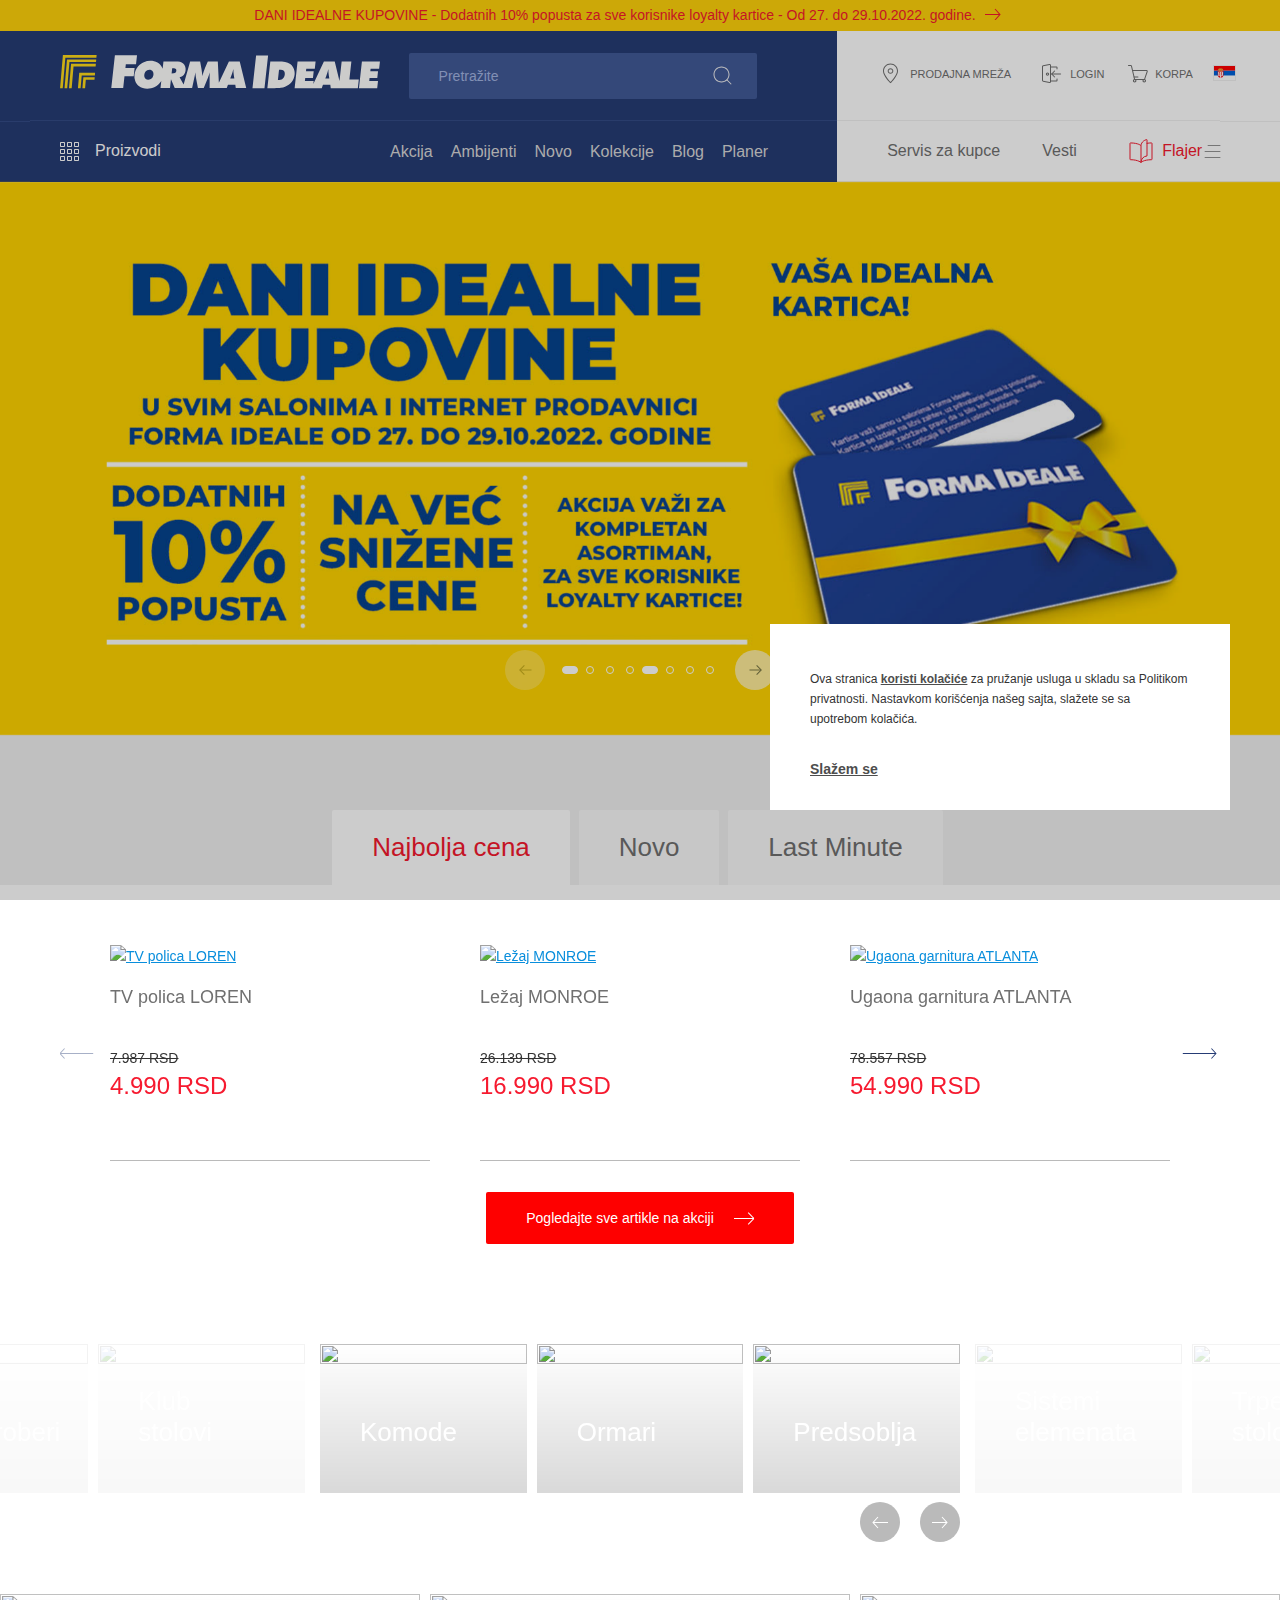
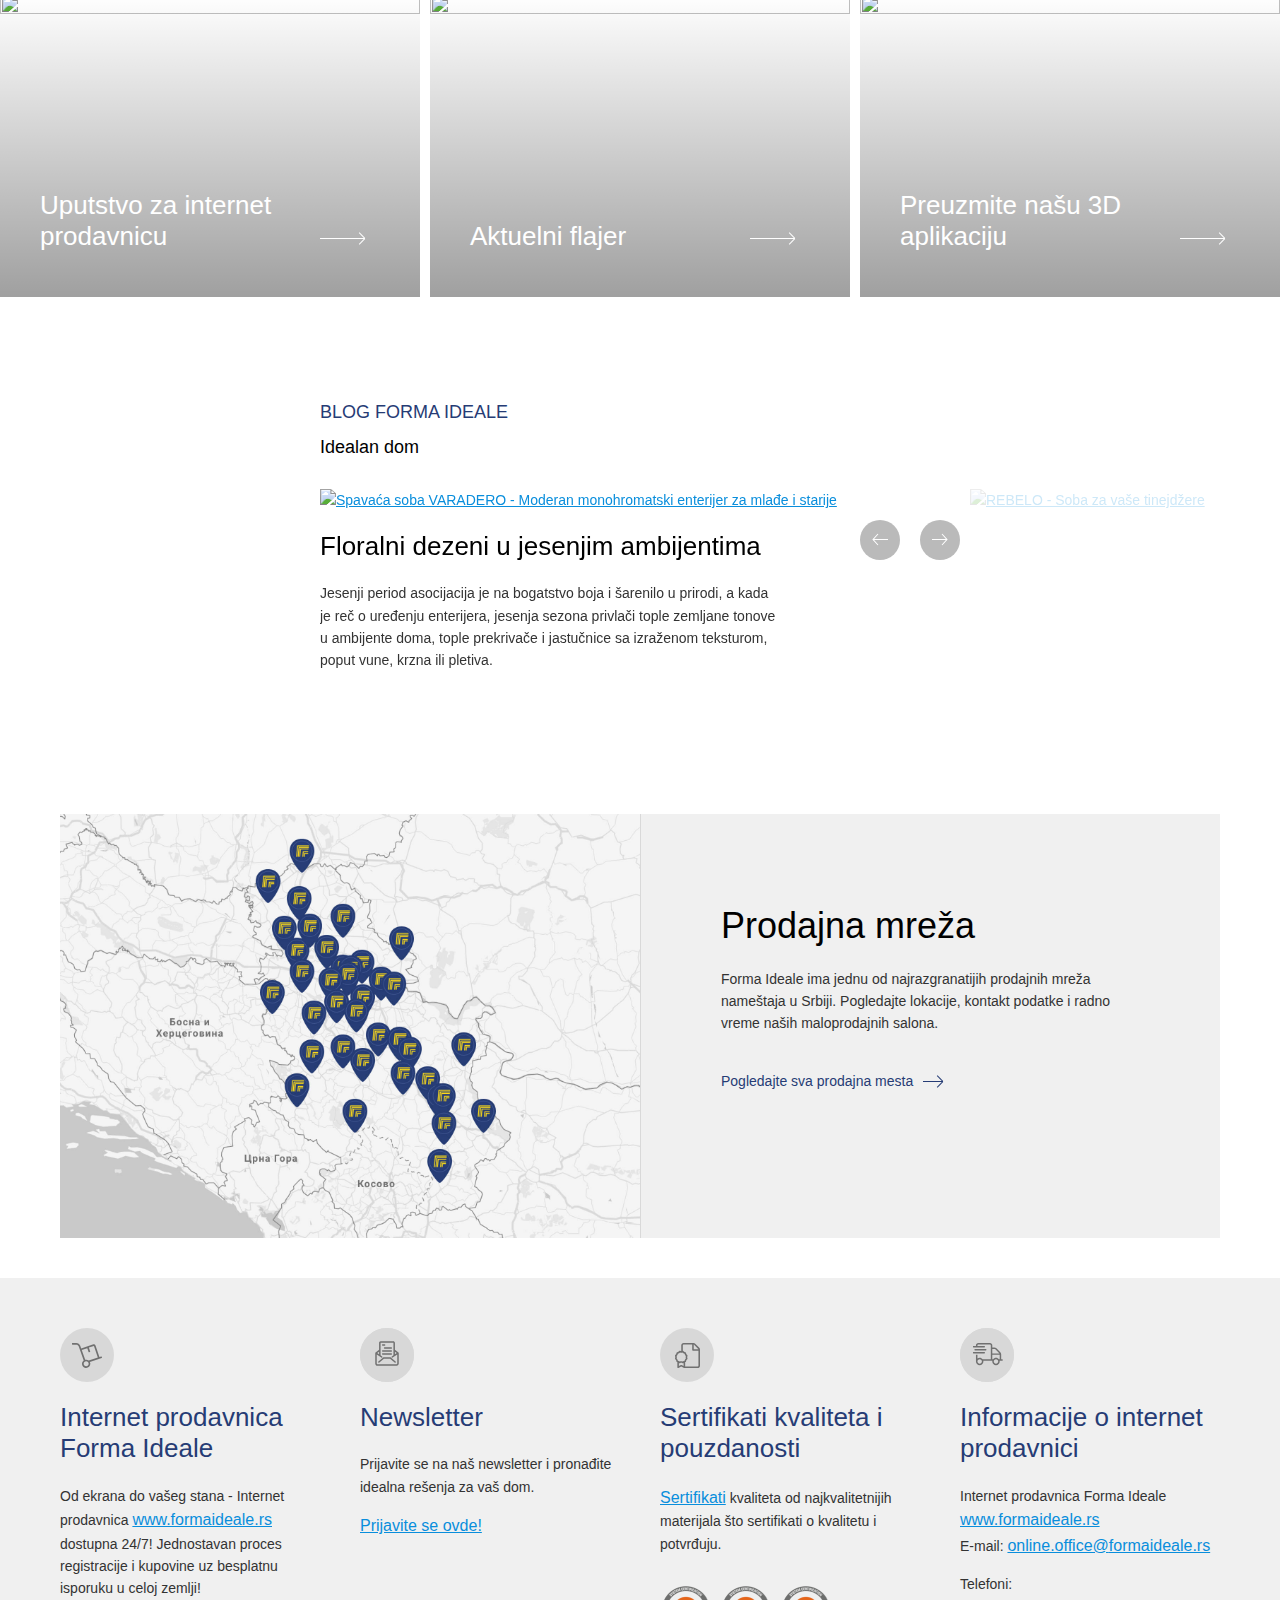
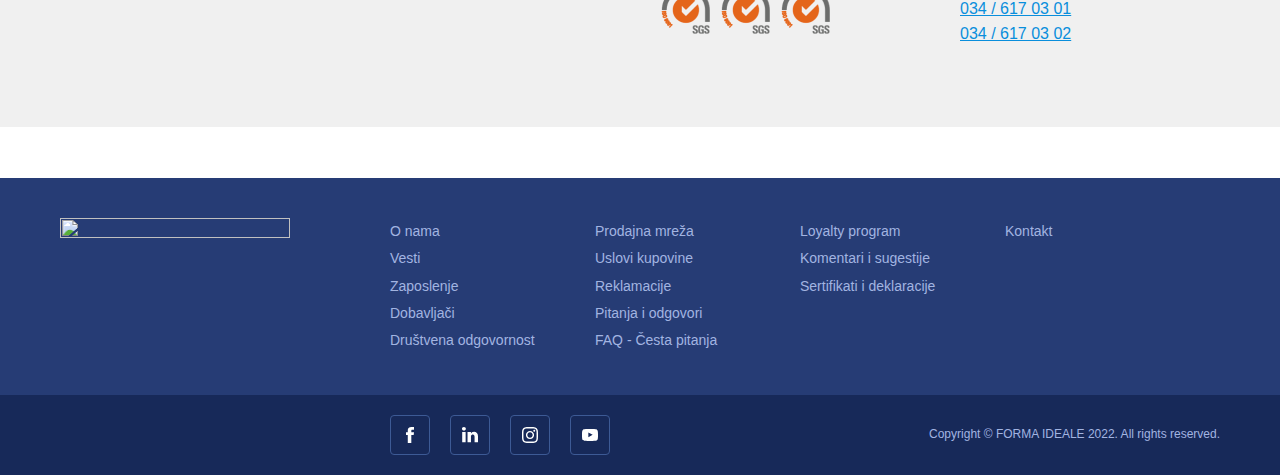
==== commit 8b8b0573: "Rename Forma Ideale_ Forma Ideale.html to index.html" ====
--- a/index.html
+++ b/index.html
@@ -1,17 +1,18 @@
-
-<!DOCTYPE html> <html lang="sr-RS"> <meta http-equiv="X-UA-Compatible" content="IE=edge"> <meta name="viewport" content="width=device-width, initial-scale=1, minimum-scale=1"> <meta charset="utf-8"> <!--
+<!DOCTYPE html>
+<!-- saved from url=(0027)https://www.formaideale.rs/ -->
+<html lang="sr-RS" xmlns="http://www.w3.org/1999/xhtml" xmlns:inthelper="http://typo3.org/ns/Int/Inthelper/ViewHelpers" xmlns:f="http://typo3.org/ns/TYPO3/CMS/Fluid/ViewHelpers"><head><meta http-equiv="Content-Type" content="text/html; charset=UTF-8"><meta http-equiv="X-UA-Compatible" content="IE=edge"> <meta name="viewport" content="width=device-width, initial-scale=1, minimum-scale=1">  <!--
 	Proudly crafted by Intention Digital – visit us at https://intention.rs
 
 	This website is powered by TYPO3 - inspiring people to share!
 	TYPO3 is a free open source Content Management Framework initially created by Kasper Skaarhoj and licensed under GNU/GPL.
 	TYPO3 is copyright 1998-2022 of Kasper Skaarhoj. Extensions are copyright of their respective owners.
 	Information and contribution at https://typo3.org/
---><title>Forma Ideale: Forma Ideale</title> <meta name="twitter:card" content="summary" /> <style type="text/css" media="all">
+--><title>Forma Ideale: Forma Ideale</title> <meta name="twitter:card" content="summary"> <style type="text/css" media="all">
 /*<![CDATA[*/
 <!--
 /*! normalize.css v8.0.1 | MIT License | github.com/necolas/normalize.css */html{line-height:1.15;-webkit-text-size-adjust:100%}body{margin:0}main{display:block}h1{font-size:2em;margin:.67em 0}hr{box-sizing:content-box;height:0;overflow:visible}pre{font-family:monospace,monospace;font-size:1em}a{background-color:transparent}abbr[title]{border-bottom:none;text-decoration:underline;text-decoration:underline dotted}b,strong{font-weight:bolder}code,kbd,samp{font-family:monospace,monospace;font-size:1em}small{font-size:80%}sub,sup{font-size:75%;line-height:0;position:relative;vertical-align:baseline}sub{bottom:-.25em}sup{top:-.5em}img{border-style:none}button,input,optgroup,select,textarea{font-family:inherit;font-size:100%;line-height:1.15;margin:0}button,input{overflow:visible}button,select{text-transform:none}[type=button],[type=reset],[type=submit],button{-webkit-appearance:button}[type=button]::-moz-focus-inner,[type=reset]::-moz-focus-inner,[type=submit]::-moz-focus-inner,button::-moz-focus-inner{border-style:none;padding:0}[type=button]:-moz-focusring,[type=reset]:-moz-focusring,[type=submit]:-moz-focusring,button:-moz-focusring{outline:1px dotted ButtonText}fieldset{padding:.35em .75em .625em}legend{box-sizing:border-box;color:inherit;display:table;max-width:100%;padding:0;white-space:normal}progress{vertical-align:baseline}textarea{overflow:auto}[type=checkbox],[type=radio]{box-sizing:border-box;padding:0}[type=number]::-webkit-inner-spin-button,[type=number]::-webkit-outer-spin-button{height:auto}[type=search]{-webkit-appearance:textfield;outline-offset:-2px}[type=search]::-webkit-search-decoration{-webkit-appearance:none}::-webkit-file-upload-button{-webkit-appearance:button;font:inherit}details{display:block}summary{display:list-item}[hidden],template{display:none}.content-main section,footer.footer{opacity:0;pointer-events:none}*,:after,:before{box-sizing:border-box;margin:0;padding:0}:focus{outline:none}body{font-family:MulishRegular,Trebuchet,Geneva,Arial,sans-serif;font-size:14px;line-height:1.6;color:#333}body,p,td,th{text-rendering:optimizeLegibility;-webkit-font-smoothing:subpixel-antialiased}.h1,h1{font-size:54px}.h1,.h2,h1,h2{margin:40px 0 20px;font-family:MulishBold,Trebuchet,Geneva,Arial,sans-serif;line-height:1.2;color:#000;font-weight:400}.h2,h2{font-size:26px}.h3,.h4,h3,h4{margin:40px 0 20px;font-size:18px;font-family:MulishBold,Trebuchet,Geneva,Arial,sans-serif;line-height:1.2;color:#000;font-weight:400}p{margin:15px 0}ul{margin-bottom:15px;list-style:none}img{width:100%;height:auto}a{cursor:pointer;color:#098edc;text-decoration:underline}a,a:hover{transition:color .2s}a:hover{text-decoration:none}input,textarea{width:100%;padding:15px;border:1px solid #bababa;border-radius:4px}input.input-error,textarea.input-error{border:1px solid #ff001d}select{appearance:none;-webkit-appearance:none;padding:15px 30px 15px 15px;margin:0;width:100%;font-size:16px;color:#4d4d4d;border-radius:4px;border:1px solid #bababa;background:url(data:image/svg+xml;charset=US-ASCII,%3Csvg%20width%3D%2210px%22%20height%3D%226px%22%20viewBox%3D%220%200%2010%206%22%20version%3D%221.1%22%20xmlns%3D%22http%3A%2F%2Fwww.w3.org%2F2000%2Fsvg%22%20xmlns%3Axlink%3D%22http%3A%2F%2Fwww.w3.org%2F1999%2Fxlink%22%20style%3D%22%22%3E%20%3Ctitle%3Eicons%2Fchevron%3C%2Ftitle%3E%20%3Cg%20id%3D%22MOBILE%22%20stroke%3D%22none%22%20stroke-width%3D%221%22%20fill%3D%22none%22%20fill-rule%3D%22evenodd%22%3E%20%3Cg%20id%3D%22Navigation--Mobile-lvl1-closed%22%20transform%3D%22translate%28-337.000000%2C%20-847.000000%29%22%20fill%3D%22rgb%280%2C0%2C0%29%22%20fill-rule%3D%22nonzero%22%3E%20%3Cg%20id%3D%22Group-4%22%20transform%3D%22translate%2821.000000%2C%20834.000000%29%22%3E%20%3Cg%20id%3D%22Group%22%20transform%3D%22translate%28316.000000%2C%2010.000000%29%22%3E%20%3Cg%20id%3D%22chevron-down-regular%22%20transform%3D%22translate%280.000000%2C%203.000000%29%22%3E%20%3Cpath%20d%3D%22M9.90765766%2C0.547297297%20L9.46171171%2C0.101351351%20C9.35585586%2C-0.0045045045%209.18468468%2C-0.0045045045%209.07882883%2C0.101351351%20L5%2C4.17117117%20L0.921171171%2C0.101351351%20C0.815315315%2C-0.0045045045%200.644144144%2C-0.0045045045%200.538288288%2C0.101351351%20L0.0923423423%2C0.547297297%20C-0.0135135135%2C0.653153153%20-0.0135135135%2C0.824324324%200.0923423423%2C0.93018018%20L4.80855856%2C5.6463964%20C4.91441441%2C5.75225225%205.08558559%2C5.75225225%205.19144144%2C5.6463964%20L9.90765766%2C0.93018018%20C10.0135135%2C0.824324324%2010.0135135%2C0.653153153%209.90765766%2C0.547297297%20Z%22%20id%3D%22Path%22%2F%3E%20%3C%2Fg%3E%20%3C%2Fg%3E%20%3C%2Fg%3E%20%3C%2Fg%3E%20%3C%2Fg%3E%20%3C%2Fsvg%3E) no-repeat center right 15px;align-items:center;cursor:pointer}table{margin:30px 0}table tr:not(:last-child){margin-bottom:15px}table th{text-transform:uppercase;color:#263c75;text-align:left;font-family:MulishSemiBold,Trebuchet,Geneva,Arial,sans-serif;font-weight:400}.two-columns--left-top-inner h1,.two-columns--left-top-inner h2,.two-columns--left-top-inner h3,.two-columns-gray--left-inner h1,.two-columns-gray--left-inner h2,.two-columns-gray--left-inner h3,.two-columns-gray-header--left-inner h1,.two-columns-gray-header--left-inner h2,.two-columns-gray-header--left-inner h3,.two-columns-no-header--left-inner h1,.two-columns-no-header--left-inner h2,.two-columns-no-header--left-inner h3{margin:25px 0}ul{margin:15px 0}ul li{position:relative;padding-left:20px}ul li:before{display:block;position:absolute;top:7px;left:0;height:8px;width:8px;content:"";border-radius:100%;background-color:#098edc}ul li>ul{margin-top:10px;margin-bottom:30px}ul li>ul li{padding-left:20px}ul li>ul li:before{width:8px;top:-4px;left:-13px;display:inline-block;position:relative;height:1px;background-color:#333}ul li>ul li ul>li{padding-left:20px}ul li>ul li ul>li:before{left:-12px;background-color:#707070}ol{margin:15px 0;counter-reset:a}ol>li{display:grid;grid-template-columns:40px 1fr;margin-bottom:5px;counter-increment:a;list-style-type:none}ol>li:before{display:inline-block;content:counter(a) ".";font-family:MulishRegular,Trebuchet,Geneva,Arial,sans-serif;width:40px}.gdpr-box{display:none;opacity:0;position:fixed;bottom:70px;margin:0 auto;width:90%;max-width:460px;left:50%;transform:translateX(-50%);padding:30px;background-color:#fff;font-size:12px;line-height:20px;text-align:center;z-index:7}.gdpr-box .gdpr-box-bttn,.gdpr-box a{font-weight:700;text-decoration:underline;color:#4d4d4d}.gdpr-box .gdpr-box-bttn{font-size:14px;margin-top:15px;cursor:pointer;display:inline-block}body.popup-gdpr .gdpr-box-bckg{opacity:.2;z-index:3;transition:all .3s}body.popup-gdpr .gdpr-box{opacity:1;transition:all .3s;display:block}#customer-gmap{position:absolute;top:0;left:0;height:100%;width:100%}.gmap-wrap{position:relative;width:100%;height:100vh}.header--nav-main-content,.header--side-cart-popup,.header--side-language-popup,.header--side-login-popup,.header--side-nav-popup,.location-search-popup,.search-popup{display:none}.header--side-cart-popup-wrap{position:relative}.cta-loader-circle-blue-ajax{background:url(data:image/svg+xml;charset=US-ASCII,%3Csvg%20xmlns%3Asvg%3D%22http%3A%2F%2Fwww.w3.org%2F2000%2Fsvg%22%20xmlns%3D%22http%3A%2F%2Fwww.w3.org%2F2000%2Fsvg%22%20xmlns%3Axlink%3D%22http%3A%2F%2Fwww.w3.org%2F1999%2Fxlink%22%20version%3D%221.0%22%20width%3D%2232px%22%20height%3D%2232px%22%20viewBox%3D%220%200%20128%20128%22%20xml%3Aspace%3D%22preserve%22%20style%3D%22%22%3E%3Cg%3E%3Cpath%20d%3D%22M64%20127.75A63.76%2063.76%200%200%201%2052.8%201.23v14.23a49.8%2049.8%200%201%200%2022.4%200V1.23A63.76%2063.76%200%200%201%2064%20127.75z%22%20fill%3D%22rgb%2838%2C60%2C117%29%22%20fill-opacity%3D%221%22%2F%3E%3CanimateTransform%20attributeName%3D%22transform%22%20type%3D%22rotate%22%20from%3D%220%2064%2064%22%20to%3D%22360%2064%2064%22%20dur%3D%221620ms%22%20repeatCount%3D%22indefinite%22%2F%3E%3C%2Fg%3E%3C%2Fsvg%3E) no-repeat 50%!important;background-size:12px!important}.cta-loader-circle,.cta-loader-circle-blue,.cta-loader-circle-blue-link,.cta-loader-circle-white{display:inline-block;position:absolute;margin-left:10px;top:50%;vertical-align:middle;width:20px;height:20px;transform:translateY(-50%)}.cta-loader-circle-white{left:calc(100% - 70px);background:url(data:image/svg+xml;charset=US-ASCII,%3Csvg%20xmlns%3Asvg%3D%22http%3A%2F%2Fwww.w3.org%2F2000%2Fsvg%22%20xmlns%3D%22http%3A%2F%2Fwww.w3.org%2F2000%2Fsvg%22%20xmlns%3Axlink%3D%22http%3A%2F%2Fwww.w3.org%2F1999%2Fxlink%22%20version%3D%221.0%22%20width%3D%2232px%22%20height%3D%2232px%22%20viewBox%3D%220%200%20128%20128%22%20xml%3Aspace%3D%22preserve%22%20style%3D%22%22%3E%3Cg%3E%3Cpath%20d%3D%22M64%20127.75A63.76%2063.76%200%200%201%2052.8%201.23v14.23a49.8%2049.8%200%201%200%2022.4%200V1.23A63.76%2063.76%200%200%201%2064%20127.75z%22%20fill%3D%22rgb%28255%2C255%2C255%29%22%20fill-opacity%3D%221%22%2F%3E%3CanimateTransform%20attributeName%3D%22transform%22%20type%3D%22rotate%22%20from%3D%220%2064%2064%22%20to%3D%22360%2064%2064%22%20dur%3D%221620ms%22%20repeatCount%3D%22indefinite%22%2F%3E%3C%2Fg%3E%3C%2Fsvg%3E) no-repeat 50%;background-size:19px}.cta-loader-circle-blue{left:calc(100% - 70px)}.cta-loader-circle-blue,.cta-loader-circle-blue-link{background:url(data:image/svg+xml;charset=US-ASCII,%3Csvg%20xmlns%3Asvg%3D%22http%3A%2F%2Fwww.w3.org%2F2000%2Fsvg%22%20xmlns%3D%22http%3A%2F%2Fwww.w3.org%2F2000%2Fsvg%22%20xmlns%3Axlink%3D%22http%3A%2F%2Fwww.w3.org%2F1999%2Fxlink%22%20version%3D%221.0%22%20width%3D%2232px%22%20height%3D%2232px%22%20viewBox%3D%220%200%20128%20128%22%20xml%3Aspace%3D%22preserve%22%20style%3D%22%22%3E%3Cg%3E%3Cpath%20d%3D%22M64%20127.75A63.76%2063.76%200%200%201%2052.8%201.23v14.23a49.8%2049.8%200%201%200%2022.4%200V1.23A63.76%2063.76%200%200%201%2064%20127.75z%22%20fill%3D%22rgb%2838%2C60%2C117%29%22%20fill-opacity%3D%221%22%2F%3E%3CanimateTransform%20attributeName%3D%22transform%22%20type%3D%22rotate%22%20from%3D%220%2064%2064%22%20to%3D%22360%2064%2064%22%20dur%3D%221620ms%22%20repeatCount%3D%22indefinite%22%2F%3E%3C%2Fg%3E%3C%2Fsvg%3E) no-repeat 50%;background-size:19px}.cta-loader-circle-blue-link{left:100%}.cta-loader-white-checkout{background:url(data:image/svg+xml;charset=US-ASCII,%3Csvg%20xmlns%3Asvg%3D%22http%3A%2F%2Fwww.w3.org%2F2000%2Fsvg%22%20xmlns%3D%22http%3A%2F%2Fwww.w3.org%2F2000%2Fsvg%22%20xmlns%3Axlink%3D%22http%3A%2F%2Fwww.w3.org%2F1999%2Fxlink%22%20version%3D%221.0%22%20width%3D%2232px%22%20height%3D%2232px%22%20viewBox%3D%220%200%20128%20128%22%20xml%3Aspace%3D%22preserve%22%20style%3D%22%22%3E%3Cg%3E%3Cpath%20d%3D%22M64%20127.75A63.76%2063.76%200%200%201%2052.8%201.23v14.23a49.8%2049.8%200%201%200%2022.4%200V1.23A63.76%2063.76%200%200%201%2064%20127.75z%22%20fill%3D%22rgb%28255%2C255%2C255%29%22%20fill-opacity%3D%221%22%2F%3E%3CanimateTransform%20attributeName%3D%22transform%22%20type%3D%22rotate%22%20from%3D%220%2064%2064%22%20to%3D%22360%2064%2064%22%20dur%3D%221620ms%22%20repeatCount%3D%22indefinite%22%2F%3E%3C%2Fg%3E%3C%2Fsvg%3E) no-repeat center right 40px,#263c75!important;background-size:19px!important}.popup--loader{position:absolute;left:50%;top:140px;transform:translateX(-50%);width:32px;height:32px}.btn-search{position:absolute;top:50%;transform:translateY(-50%);right:20px;background:transparent;border:none;width:30px;height:30px;background:url(data:image/svg+xml;charset=US-ASCII,%3Csvg%20width%3D%2219px%22%20height%3D%2219px%22%20viewBox%3D%220%200%2019%2019%22%20version%3D%221.1%22%20xmlns%3D%22http%3A%2F%2Fwww.w3.org%2F2000%2Fsvg%22%20xmlns%3Axlink%3D%22http%3A%2F%2Fwww.w3.org%2F1999%2Fxlink%22%20style%3D%22%22%3E%20%3Ctitle%3EB3349D43-92A6-420C-B284-346D0549547B%3C%2Ftitle%3E%20%3Cg%20id%3D%22DESKTOP%22%20stroke%3D%22none%22%20stroke-width%3D%221%22%20fill%3D%22none%22%20fill-rule%3D%22evenodd%22%3E%20%3Cg%20id%3D%22HOME-PAGE-%26%23x1F3E0%3B-%22%20transform%3D%22translate%28-971.000000%2C%20-35.000000%29%22%20fill%3D%22rgb%2838%2C60%2C117%29%22%20fill-rule%3D%22nonzero%22%3E%20%3Cg%20id%3D%22Group-2%22%20transform%3D%22translate%28620.000000%2C%2020.000000%29%22%3E%20%3Cg%20id%3D%22ic-search%22%20transform%3D%22translate%28352.000000%2C%2016.000000%29%22%3E%20%3Cpath%20d%3D%22M7.5%2C-0.5%20C3.08160763%2C-0.5%20-0.5%2C3.08160763%20-0.5%2C7.5%20C-0.5%2C11.9183924%203.08160763%2C15.5%207.5%2C15.5%20C11.9183924%2C15.5%2015.5%2C11.9183924%2015.5%2C7.5%20C15.5%2C3.08160763%2011.9183924%2C-0.5%207.5%2C-0.5%20Z%20M7.5%2C0.5%20C11.3661076%2C0.5%2014.5%2C3.63389237%2014.5%2C7.5%20C14.5%2C11.3661076%2011.3661076%2C14.5%207.5%2C14.5%20C3.63389237%2C14.5%200.5%2C11.3661076%200.5%2C7.5%20C0.5%2C3.63389237%203.63389237%2C0.5%207.5%2C0.5%20Z%22%20id%3D%22Path%22%2F%3E%20%3Cpath%20d%3D%22M12.6464466%2C12.6464466%20C12.820013%2C12.4728803%2013.0894374%2C12.4535951%2013.2843055%2C12.5885912%20L13.3535534%2C12.6464466%20L17.3535534%2C16.6464466%20C17.5488155%2C16.8417088%2017.5488155%2C17.1582912%2017.3535534%2C17.3535534%20C17.179987%2C17.5271197%2016.9105626%2C17.5464049%2016.7156945%2C17.4114088%20L16.6464466%2C17.3535534%20L12.6464466%2C13.3535534%20C12.4511845%2C13.1582912%2012.4511845%2C12.8417088%2012.6464466%2C12.6464466%20Z%22%20id%3D%22Path%22%2F%3E%20%3C%2Fg%3E%20%3C%2Fg%3E%20%3C%2Fg%3E%20%3C%2Fg%3E%20%3C%2Fsvg%3E) no-repeat 50%;cursor:pointer}.search-popup--input{padding:15px 0;border:none;font-size:16px;background-color:#f0f0f0;color:#000}.search-popup--search-mobile{background:#f0f0f0}.popup-left-close{display:none}body.popup{overflow:hidden}body.popup-360 .image-360-popup{opacity:.75;transition:all .3s;pointer-events:visible;z-index:9}body.popup .popup-background{opacity:.75;transition:all .2s;pointer-events:visible;overflow:auto;z-index:2}body.popup .popup-container{transition:all .2s;pointer-events:visible;overflow:auto;z-index:3}.gdpr-box-bckg,.image-360-popup,.popup-background{position:fixed;z-index:2;top:0;bottom:0;left:0;right:0;opacity:0;background:#000;pointer-events:none;transition:all .3s}.header--popup-headline,.header--side-login-popup-law-headline,.header--side-login-popup-login-headline,.header--side-login-popup-register-headline,.location-search-popup--headline{position:relative;padding-left:15px;margin-left:-15px;margin-bottom:20px;font-size:18px;font-family:MulishBold,Trebuchet,Geneva,Arial,sans-serif;color:#263c75}.header--popup-headline:before,.header--side-login-popup-law-headline:before,.header--side-login-popup-login-headline:before,.header--side-login-popup-register-headline:before,.location-search-popup--headline:before{display:block;content:"";position:absolute;top:6px;left:0;width:5px;height:14px;background-color:#263c75}.popup-container{display:none;position:fixed;pointer-events:none;top:70px;bottom:0;left:0;right:0;padding:0 20px;background:#fff}.header--side-cart-popup-headline,.header--side-language-popup-headline,.header--side-login-popup-headline,.popup-headline{font-size:26px;font-family:MulishSemiBold,Trebuchet,Geneva,Arial,sans-serif}.popup-divider{display:none}.header--side-cart-popup-close,.header--side-language-popup-close,.header--side-login-popup-close,.header--side-nav-popup-close,.location-search-popup--close,.popup-close{display:none;position:absolute;right:-57px;top:50%;transform:translateY(-50%);width:30px;height:30px;background:url(data:image/svg+xml;charset=US-ASCII,%3Csvg%20width%3D%2217px%22%20height%3D%2217px%22%20viewBox%3D%220%200%2017%2017%22%20version%3D%221.1%22%20xmlns%3D%22http%3A%2F%2Fwww.w3.org%2F2000%2Fsvg%22%20xmlns%3Axlink%3D%22http%3A%2F%2Fwww.w3.org%2F1999%2Fxlink%22%20style%3D%22%22%3E%20%3Ctitle%3EShape%3C%2Ftitle%3E%20%3Cg%20id%3D%22SYMBOLS%22%20stroke%3D%22none%22%20stroke-width%3D%221%22%20fill%3D%22none%22%20fill-rule%3D%22evenodd%22%3E%20%3Cg%20id%3D%22NAVIGATION%2FNavigacija-1.1%22%20transform%3D%22translate%28-1042.000000%2C%20-36.000000%29%22%20fill%3D%22rgb%280%2C0%2C0%29%22%20fill-rule%3D%22nonzero%22%3E%20%3Cpath%20d%3D%22M1057.98424%2C52.6814101%20L1042.31859%2C37.0157617%20C1042.07374%2C36.770912%201041.94211%2C36.5055031%201042.02462%2C36.4230003%20L1042.423%2C36.0246164%20C1042.5055%2C35.9421136%201042.77091%2C36.0737403%201043.01576%2C36.3185899%20L1058.68141%2C51.9842383%20C1058.92626%2C52.229088%201059.05789%2C52.4944969%201058.97538%2C52.5769997%20L1058.577%2C52.9753836%20C1058.4945%2C53.0578864%201058.22909%2C52.9262597%201057.98424%2C52.6814101%20Z%20M1058.68141%2C37.0157617%20L1043.01576%2C52.6814101%20C1042.77091%2C52.9262597%201042.5055%2C53.0578864%201042.423%2C52.9753836%20L1042.02462%2C52.5769997%20C1041.94211%2C52.4944969%201042.07374%2C52.229088%201042.31859%2C51.9842383%20L1057.98424%2C36.3185899%20C1058.22909%2C36.0737403%201058.4945%2C35.9421136%201058.577%2C36.0246164%20L1058.97538%2C36.4230003%20C1059.05789%2C36.5055031%201058.92626%2C36.770912%201058.68141%2C37.0157617%20Z%22%20id%3D%22Shape%22%20transform%3D%22translate%281050.500000%2C%2044.500000%29%20scale%28-1%2C%201%29%20translate%28-1050.500000%2C%20-44.500000%29%20%22%2F%3E%20%3C%2Fg%3E%20%3C%2Fg%3E%20%3C%2Fsvg%3E) no-repeat 50%;cursor:pointer}.checkout-step1--banks img{width:auto}.payment-teaser{display:flex;flex-direction:column}.payment-teaser-left{margin-bottom:5px}.payment-teaser-left img{width:224px;height:29px}.payment-teaser-right img{width:54px;height:34px}.product-list--filter-trigger{position:relative;padding:13px 30px;font-family:MulishBold,Trebuchet,Geneva,Arial,sans-serif;cursor:pointer;background-position:0,100%!important;background-repeat:no-repeat!important}.product-list--filter-categories-row{font-size:12px;line-height:1.2}.ambient-list--navigation-item-icon,.collection-list--navigation-item-icon{margin-right:20px;background-position:0;background-repeat:no-repeat;filter:invert(87%) sepia(0) saturate(4%) hue-rotate(201deg) brightness(88%) contrast(85%)}.ambient-list--navigation-item-link,.collection-list--navigation-item-icon{color:#707070}[data-element-container]{display:none}[data-element-container="1"]{display:block}.statement-container-hidden{display:none}.btn-search-loading{background:url(data:image/svg+xml;charset=US-ASCII,%3Csvg%20xmlns%3Asvg%3D%22http%3A%2F%2Fwww.w3.org%2F2000%2Fsvg%22%20xmlns%3D%22http%3A%2F%2Fwww.w3.org%2F2000%2Fsvg%22%20xmlns%3Axlink%3D%22http%3A%2F%2Fwww.w3.org%2F1999%2Fxlink%22%20version%3D%221.0%22%20width%3D%2232px%22%20height%3D%2232px%22%20viewBox%3D%220%200%20128%20128%22%20xml%3Aspace%3D%22preserve%22%20style%3D%22%22%3E%3Cg%3E%3Cpath%20d%3D%22M64%20127.75A63.76%2063.76%200%200%201%2052.8%201.23v14.23a49.8%2049.8%200%201%200%2022.4%200V1.23A63.76%2063.76%200%200%201%2064%20127.75z%22%20fill%3D%22rgb%28255%2C255%2C255%29%22%20fill-opacity%3D%221%22%2F%3E%3CanimateTransform%20attributeName%3D%22transform%22%20type%3D%22rotate%22%20from%3D%220%2064%2064%22%20to%3D%22360%2064%2064%22%20dur%3D%221620ms%22%20repeatCount%3D%22indefinite%22%2F%3E%3C%2Fg%3E%3C%2Fsvg%3E) no-repeat 50%!important;background-size:19px!important}.product-list--item-info,.product-list--item-info--active{position:absolute;bottom:25px;opacity:0;transition:all .3s;font-size:10px;color:#bababa}.product-list--item-info--active{opacity:1;min-height:64px}.fslightbox-hide-image,.fslightbox-slide-number-container{display:none!important}.pick-and-prepend,.product-homepage--last-minute .product-homepage--last-minute-expired-offer-wrap,.product-list--item-filter-no-results,.product-list--item-last-minute-expired{display:none}.content-main b,.content-main strong{font-family:MulishBold,Trebuchet,Geneva,Arial,sans-serif}.content-main,.footer,.header-main{margin:0 20px}.container-main{position:relative;min-height:100vh;padding-top:118px}.content-main{padding-bottom:70px}.footer{position:absolute;bottom:0;left:0;right:0}.ce-full-width-no-margin,.felogin--right,.header--container,.location-search-popup--divider,.news-list--container,.one-col-grid--container,.product-detail--container,.register--right,.slider-irre--container,.stoerer,.stoerer-mobile,.two-columns--container,.two-columns-gray--right,.two-columns-gray-header--right{max-width:none}.browser-outdated--container,.ce-container-width,.planner-container{margin-top:80px;margin-bottom:80px;width:auto}.browser-outdated--container-inner,.ce-container-inner-width,.ce-container-width-no-margin,.checkout-step5--container-inner,.header--container-inner,.header--nav-language-inner,.header--nav-main-mobile-wrap-inner,.header--nav-product-categories-list-level-0,.header--nav-product-category-list-inner,.header--side-cart-popup,.header--side-login-popup,.header--side-right-popup-inner,.header-nav-wrap-inner,.location-search-popup,.one-col-grid--inner,.product-detail--container-inner,.search-popup,.search-popup--form,.stoerer--inner,.stoerer-mobile--inner,.two-columns--back-mobile,.two-columns--container-grid.two-columns--bottom,.two-columns-gray--back-mobile,.two-columns-gray-header--back-mobile,.two-columns-no-header--back-mobile,.two-columns-no-header--right{width:auto}.ce-container-inner-width-extended{max-width:1680px;margin:0 auto;padding:0!important}.article-list-grid{display:grid;grid-template-columns:1fr;grid-row-gap:30px}.header--side-cart-popup-top{position:relative;display:grid;height:90px;align-items:center;background-color:#fff}.header--side-cart-popup-bottom{position:absolute;left:0;right:0;bottom:0;top:90px}.header--side-cart-popup .popup-divider{margin-bottom:0}.header--side-cart-popup-form-row{display:grid;grid-template-columns:120px 1fr;grid-gap:10px;padding-top:10px;padding-bottom:10px;background-color:#fff;border-bottom:10px solid #f0f0f0}.header--side-cart-popup-form-row-container{display:grid;grid-template-columns:auto auto;grid-template-areas:"a a b" "c d d";grid-gap:15px 10px}.header--side-cart-popup-form-data{border-top:1px solid transparent;background-color:#fff}.header--side-cart-popup-form-title{grid-area:a}.header--side-cart-popup-form-quantity{grid-area:c;display:flex;justify-content:flex-end;flex-direction:row-reverse}.header--side-cart-popup-form-price{display:grid;grid-area:d;align-content:center;justify-items:right}.header--side-cart-popup-form-price-old{display:none}.header--side-cart-popup-form-remove{display:grid;grid-area:b;justify-items:right}.header--side-cart-popup-form-remove.cart-popup-form-remove-desktop{display:none}.header--side-cart-popup-form-data{position:absolute;bottom:0;right:0;left:0;padding:0 20px;padding-bottom:20px!important}.header--side-cart-popup-headline{padding-left:40px;background:url(data:image/svg+xml;charset=US-ASCII,%3Csvg%20width%3D%2221px%22%20height%3D%2220px%22%20viewBox%3D%220%200%2021%2020%22%20version%3D%221.1%22%20xmlns%3D%22http%3A%2F%2Fwww.w3.org%2F2000%2Fsvg%22%20xmlns%3Axlink%3D%22http%3A%2F%2Fwww.w3.org%2F1999%2Fxlink%22%20style%3D%22%22%3E%20%3Ctitle%3E13B4760C-D1B1-4FFD-87FB-400C49D8EF34%3C%2Ftitle%3E%20%3Cg%20id%3D%22DESKTOP%22%20stroke%3D%22none%22%20stroke-width%3D%221%22%20fill%3D%22none%22%20fill-rule%3D%22evenodd%22%3E%20%3Cg%20id%3D%22HOME-PAGE-%26%23x1F3E0%3B-%22%20transform%3D%22translate%28-1458.000000%2C%20-35.000000%29%22%20fill%3D%22rgb%280%2C0%2C0%29%22%20fill-rule%3D%22nonzero%22%3E%20%3Cg%20id%3D%22Group-4%22%20transform%3D%22translate%281140.000000%2C%2035.000000%29%22%3E%20%3Cg%20id%3D%22Group-5%22%20transform%3D%22translate%28268.000000%2C%200.416667%29%22%3E%20%3Cg%20id%3D%22ic-cart%22%20transform%3D%22translate%2850.916667%2C%200.500000%29%22%3E%20%3Cpath%20d%3D%22M6.75%2C14.1658333%20C5.78385763%2C14.1658333%205%2C14.949691%205%2C15.9158333%20C5%2C16.8819757%205.78385763%2C17.6658333%206.75%2C17.6658333%20C7.71614237%2C17.6658333%208.5%2C16.8819757%208.5%2C15.9158333%20C8.5%2C14.949691%207.71614237%2C14.1658333%206.75%2C14.1658333%20Z%20M6.75%2C15.1658333%20C7.16385763%2C15.1658333%207.5%2C15.5019757%207.5%2C15.9158333%20C7.5%2C16.329691%207.16385763%2C16.6658333%206.75%2C16.6658333%20C6.33614237%2C16.6658333%206%2C16.329691%206%2C15.9158333%20C6%2C15.5019757%206.33614237%2C15.1658333%206.75%2C15.1658333%20Z%22%20id%3D%22Path%22%2F%3E%20%3Cpath%20d%3D%22M16.3333333%2C14.1658333%20C15.367191%2C14.1658333%2014.5833333%2C14.949691%2014.5833333%2C15.9158333%20C14.5833333%2C16.8819757%2015.367191%2C17.6658333%2016.3333333%2C17.6658333%20C17.2994757%2C17.6658333%2018.0833333%2C16.8819757%2018.0833333%2C15.9158333%20C18.0833333%2C14.949691%2017.2994757%2C14.1658333%2016.3333333%2C14.1658333%20Z%20M16.3333333%2C15.1658333%20C16.747191%2C15.1658333%2017.0833333%2C15.5019757%2017.0833333%2C15.9158333%20C17.0833333%2C16.329691%2016.747191%2C16.6658333%2016.3333333%2C16.6658333%20C15.9194757%2C16.6658333%2015.5833333%2C16.329691%2015.5833333%2C15.9158333%20C15.5833333%2C15.5019757%2015.9194757%2C15.1658333%2016.3333333%2C15.1658333%20Z%22%20id%3D%22Path-Copy-9%22%2F%3E%20%3Cpath%20d%3D%22M2.75666667%2C3.23296945e-13%20C3.33135588%2C3.23296945e-13%203.83577946%2C0.367062531%204.01799135%2C0.901705486%20L4.05420583%2C1.02796863%20L7.14533333%2C14.166%20L16.5268148%2C14.1666667%20C16.7722747%2C14.1666667%2016.9764231%2C14.3435418%2017.0187591%2C14.576791%20L17.0268148%2C14.6666667%20C17.0268148%2C14.9121266%2016.8499396%2C15.116275%2016.6166904%2C15.158611%20L16.5268148%2C15.1666667%20L6.75%2C15.1666667%20C6.54698141%2C15.1666667%206.36730219%2C15.0444603%206.28994994%2C14.8626054%20L6.26329417%2C14.781198%20L3.0807068%2C1.25665947%20C3.05130353%2C1.13127948%202.95329901%2C1.0366304%202.83192995%2C1.00856348%20L2.75666667%2C1%20L0.5%2C1%20C0.223857625%2C1%203.55271368e-14%2C0.776142375%203.55271368e-14%2C0.5%20C3.55271368e-14%2C0.254540111%200.176875161%2C0.0503916296%200.410124368%2C0.00805566941%20L0.5%2C3.23296945e-13%20L2.75666667%2C3.23296945e-13%20Z%22%20id%3D%22Path%22%2F%3E%20%3Cpath%20d%3D%22M18.51%2C5%20C18.6552003%2C5%2018.7986406%2C5.02328796%2018.9336577%2C5.06917332%20C19.587833%2C5.28806563%2019.9599333%2C5.96526223%2019.8105647%2C6.62787881%20L19.7736671%2C6.76006761%20L16.9996485%2C14.8284009%20C16.9098649%2C15.0895398%2016.6253861%2C15.2284507%2016.3642472%2C15.1386671%20C16.1321237%2C15.0588594%2015.9965755%2C14.8252185%2016.0323773%2C14.5908774%20L16.053981%2C14.5032657%20L18.8265823%2C6.43911463%20C18.8848854%2C6.26453843%2018.7906858%2C6.07583011%2018.614131%2C6.01674771%20L18.5635713%2C6.00420794%20L18.51%2C6%20L4.59333333%2C6%20C4.31719096%2C6%204.09333333%2C5.77614237%204.09333333%2C5.5%20C4.09333333%2C5.25454011%204.27020849%2C5.05039163%204.5034577%2C5.00805567%20L4.59333333%2C5%20L18.51%2C5%20Z%22%20id%3D%22Path%22%2F%3E%20%3Cpath%20d%3D%22M10.0625%2C11.6675%20C10.3386424%2C11.6675%2010.5625%2C11.8913576%2010.5625%2C12.1675%20C10.5625%2C12.4129599%2010.3856248%2C12.6171084%2010.1523756%2C12.6594443%20L10.0625%2C12.6675%20L6.16166667%2C12.6675%20C5.88552429%2C12.6675%205.66166667%2C12.4436424%205.66166667%2C12.1675%20C5.66166667%2C11.9220401%205.83854183%2C11.7178916%206.07179103%2C11.6755557%20L6.16166667%2C11.6675%20L10.0625%2C11.6675%20Z%22%20id%3D%22Path%22%2F%3E%20%3C%2Fg%3E%20%3C%2Fg%3E%20%3C%2Fg%3E%20%3C%2Fg%3E%20%3C%2Fg%3E%20%3C%2Fsvg%3E) no-repeat 0;background-size:23px}.header--side-cart-popup-close{display:none}.header--side-cart-popup .checkout-step--data-message{margin-bottom:10px}.header--side-cart-popup-form-title{font-family:MulishSemiBold,Trebuchet,Geneva,Arial,sans-serif;line-height:1.2}.header--side-cart-popup-form-title-main{margin-bottom:5px}.header--side-cart-popup-form-title-main a{text-decoration:none;color:#333}.header--side-cart-popup-form-title-main a:hover{text-decoration:underline}.header--side-cart-popup-form-description{font-size:11px;color:#bababa;line-height:15px}.header--side-cart-popup-form-quantity-buttons{display:grid;grid-template-columns:auto auto;grid-template-areas:"e f";grid-gap:8px;align-content:center;margin-right:10px}.header--side-cart-popup-form-price{color:#4d4d4d}.header--side-cart-popup-form-price-new{font-size:16px}.header--side-cart-popup-form-price-old{color:#4d4d4d;font-size:12px;text-decoration:line-through}.header--side-cart-popup-form-number{display:grid;align-items:center;color:#4d4d4d;font-size:16px;text-align:right}.header--side-cart-popup-form-remove-link{display:inline-block;width:25px;height:25px;margin-top:-4px;margin-right:-6px;background:url(data:image/svg+xml;charset=US-ASCII,%3Csvg%20width%3D%2211px%22%20height%3D%2214px%22%20viewBox%3D%220%200%2011%2014%22%20version%3D%221.1%22%20xmlns%3D%22http%3A%2F%2Fwww.w3.org%2F2000%2Fsvg%22%20xmlns%3Axlink%3D%22http%3A%2F%2Fwww.w3.org%2F1999%2Fxlink%22%20style%3D%22%22%3E%20%3Ctitle%3EShape%3C%2Ftitle%3E%20%3Cg%20id%3D%22SYMBOLS%22%20stroke%3D%22none%22%20stroke-width%3D%221%22%20fill%3D%22none%22%20fill-rule%3D%22evenodd%22%3E%20%3Cg%20id%3D%22PRODUCT%2Fcart-edit%22%20transform%3D%22translate%28-938.000000%2C%20-51.000000%29%22%20fill%3D%22rgb%28255%2C0%2C29%29%22%20fill-rule%3D%22nonzero%22%3E%20%3Cpath%20d%3D%22M939%2C63.7500001%20C939%2C64.4403561%20939.549469%2C65%20940.227273%2C65%20L946.772727%2C65%20C947.450531%2C65%20948%2C64.4403561%20948%2C63.7500001%20L948%2C55%20L939%2C55%20L939%2C63.7500001%20Z%20M945%2C57.375%20C945%2C57.1678932%20945.223858%2C57%20945.5%2C57%20C945.776142%2C57%20946%2C57.1678932%20946%2C57.375%20L946%2C62.625%20C946%2C62.8321068%20945.776142%2C63%20945.5%2C63%20C945.223858%2C63%20945%2C62.8321068%20945%2C62.625%20L945%2C57.375%20Z%20M943%2C57.375%20C943%2C57.1678932%20943.223858%2C57%20943.5%2C57%20C943.776142%2C57%20944%2C57.1678932%20944%2C57.375%20L944%2C62.625%20C944%2C62.8321068%20943.776142%2C63%20943.5%2C63%20C943.223858%2C63%20943%2C62.8321068%20943%2C62.625%20L943%2C57.375%20Z%20M941%2C57.375%20C941%2C57.1678932%20941.223858%2C57%20941.5%2C57%20C941.776142%2C57%20942%2C57.1678932%20942%2C57.375%20L942%2C62.625%20C942%2C62.8321068%20941.776142%2C63%20941.5%2C63%20C941.223858%2C63%20941%2C62.8321068%20941%2C62.625%20L941%2C57.375%20Z%20M948.576923%2C52.6666823%20L945%2C52%20L945%2C51%20L942%2C51%20L942%2C52%20L938.423077%2C52.6666823%20C938.189418%2C52.6666823%20938%2C52.8159201%20938%2C53.0000144%20L938%2C53.6666787%20C938%2C53.8507729%20938.189418%2C54.0000108%20938.423077%2C54.0000108%20L948.576923%2C54.0000108%20C948.810582%2C54.0000108%20949%2C53.8507729%20949%2C53.6666787%20L949%2C53.0000144%20C949%2C52.8159201%20948.810582%2C52.6666823%20948.576923%2C52.6666823%20Z%22%20id%3D%22Shape%22%2F%3E%20%3C%2Fg%3E%20%3C%2Fg%3E%20%3C%2Fsvg%3E) no-repeat 50%}.header--side-cart-popup-form-plus{grid-area:f}.header--side-cart-popup-form-plus>a{background:url(data:image/svg+xml;charset=US-ASCII,%3Csvg%20width%3D%2210px%22%20height%3D%2210px%22%20viewBox%3D%220%200%2010%2010%22%20version%3D%221.1%22%20xmlns%3D%22http%3A%2F%2Fwww.w3.org%2F2000%2Fsvg%22%20xmlns%3Axlink%3D%22http%3A%2F%2Fwww.w3.org%2F1999%2Fxlink%22%20style%3D%22%22%3E%20%3Ctitle%3EA2ABF89B-1827-49B0-9765-DB79745C7A2C%3C%2Ftitle%3E%20%3Cg%20id%3D%22DESKTOP%22%20stroke%3D%22none%22%20stroke-width%3D%221%22%20fill%3D%22none%22%20fill-rule%3D%22evenodd%22%3E%20%3Cg%20id%3D%22HOME-PAGE-%26%23x1F3E0%3B--Pop-up-Nav%22%20transform%3D%22translate%28-1453.000000%2C%20-1119.000000%29%22%20fill%3D%22rgb%28112%2C112%2C112%29%22%20fill-rule%3D%22nonzero%22%3E%20%3Cg%20id%3D%22NAVIGATION%2Fmini-cart%22%20transform%3D%22translate%281090.000000%2C%20987.000000%29%22%3E%20%3Cg%20id%3D%22Group-20%22%20transform%3D%22translate%280.000000%2C%2099.000000%29%22%3E%20%3Cg%20id%3D%22Group%22%20transform%3D%22translate%28307.000000%2C%2023.000000%29%22%3E%20%3Cg%20id%3D%22ic-cart-plus%22%20transform%3D%22translate%2856.000000%2C%2010.000000%29%22%3E%20%3Cpath%20d%3D%22M5.66666667%2C1.36436452e-12%20C5.85083333%2C1.36439835e-12%206%2C0.0932291667%206%2C0.208333333%20L6%2C0.208333333%20L5.999%2C3.999%20L9.79166667%2C4%20C9.89032738%2C4%209.97291667%2C4.10959184%209.99450012%2C4.25688047%20L10%2C4.33333333%20L10%2C5.66666667%20C10%2C5.85083333%209.90677083%2C6%209.79166667%2C6%20L9.79166667%2C6%20L5.999%2C5.999%20L6%2C9.79166667%20C6%2C9.89032738%205.89040816%2C9.97291667%205.74311953%2C9.99450012%20L5.66666667%2C10%20L4.33333333%2C10%20C4.14916667%2C10%204%2C9.90677083%204%2C9.79166667%20L4%2C9.79166667%20L3.999%2C5.999%20L0.208333333%2C6%20C0.109672619%2C6%200.0270833333%2C5.89040816%200.00549987852%2C5.74311953%20L0%2C5.66666667%20L0%2C4.33333333%20C0%2C4.14916667%200.0932291667%2C4%200.208333333%2C4%20L0.208333333%2C4%20L3.999%2C3.999%20L4%2C0.208333333%20C4%2C0.109672619%204.10959184%2C0.0270833333%204.25688047%2C0.00549987852%20L4.33333333%2C1.36411959e-12%20Z%22%20id%3D%22Combined-Shape%22%2F%3E%20%3C%2Fg%3E%20%3C%2Fg%3E%20%3C%2Fg%3E%20%3C%2Fg%3E%20%3C%2Fg%3E%20%3C%2Fg%3E%20%3C%2Fsvg%3E) no-repeat 50%}.header--side-cart-popup-form-minus{grid-area:e}.header--side-cart-popup-form-minus>a{background:url(data:image/svg+xml;charset=US-ASCII,%3Csvg%20width%3D%2210px%22%20height%3D%222px%22%20viewBox%3D%220%200%2010%202%22%20version%3D%221.1%22%20xmlns%3D%22http%3A%2F%2Fwww.w3.org%2F2000%2Fsvg%22%20xmlns%3Axlink%3D%22http%3A%2F%2Fwww.w3.org%2F1999%2Fxlink%22%20style%3D%22%22%3E%20%3Ctitle%3EFD398752-7D27-44E6-A1F5-C0F47E9AA5C3%3C%2Ftitle%3E%20%3Cg%20id%3D%22DESKTOP%22%20stroke%3D%22none%22%20stroke-width%3D%221%22%20fill%3D%22none%22%20fill-rule%3D%22evenodd%22%3E%20%3Cg%20id%3D%22HOME-PAGE-%26%23x1F3E0%3B--Pop-up-Nav%22%20transform%3D%22translate%28-1401.000000%2C%20-1123.000000%29%22%20fill%3D%22rgb%28112%2C112%2C112%29%22%20fill-rule%3D%22nonzero%22%3E%20%3Cg%20id%3D%22NAVIGATION%2Fmini-cart%22%20transform%3D%22translate%281090.000000%2C%20987.000000%29%22%3E%20%3Cg%20id%3D%22Group-20%22%20transform%3D%22translate%280.000000%2C%2099.000000%29%22%3E%20%3Cg%20id%3D%22Group%22%20transform%3D%22translate%28307.000000%2C%2023.000000%29%22%3E%20%3Cg%20id%3D%22ic-cart-minus%22%20transform%3D%22translate%284.000000%2C%2014.000000%29%22%3E%20%3Cpath%20d%3D%22M9.79166667%2C0%20L0.208333333%2C0%20C0.0932291667%2C0%200%2C0.149166667%200%2C0.333333333%20L0%2C1.66666667%20C0%2C1.85083333%200.0932291667%2C2%200.208333333%2C2%20L9.79166667%2C2%20C9.90677083%2C2%2010%2C1.85083333%2010%2C1.66666667%20L10%2C0.333333333%20C10%2C0.149166667%209.90677083%2C0%209.79166667%2C0%20Z%22%20id%3D%22Path%22%2F%3E%20%3C%2Fg%3E%20%3C%2Fg%3E%20%3C%2Fg%3E%20%3C%2Fg%3E%20%3C%2Fg%3E%20%3C%2Fg%3E%20%3C%2Fsvg%3E) no-repeat 50%}.header--side-cart-popup-form-image{width:auto}.header--side-cart-popup-form-image-wrap{display:grid;align-items:center;justify-content:center}.header--side-cart-popup-empty-message{margin-left:20px;margin-right:20px;font-family:MulishSemiBold,Trebuchet,Geneva,Arial,sans-serif;color:#bababa}.header--side-cart-popup-sum-price{font-family:MulishSemiBold,Trebuchet,Geneva,Arial,sans-serif;font-size:26px;color:#000;text-align:right}.header--side-cart-popup-sum-price--small{font-size:16px;margin-bottom:0!important}.header--side-cart-popup-sum-price--discount{font-size:16px;color:#f61a2f;margin-bottom:0!important}.header--side-cart-popup-sum-price--montage{font-size:16px;margin-bottom:0!important}.header--side-cart-popup-sum-price--label{font-size:16px;display:inline-block;max-width:240px;line-height:1.2}.header--side-cart-popup-sum-price--price{display:inline-block;width:180px;line-height:1.2}.header--side-cart-popup-buy-container{display:flex;flex-direction:row-reverse;justify-content:space-between;margin-top:10px}.header--side-cart-popup-continue{display:grid;align-items:center;color:#098edc;text-align:left;text-decoration:underline;cursor:pointer}.header--side-cart-popup-buy-link{background-color:#263c75;border-radius:2px;padding:15px 80px 15px 40px;display:inline-block;position:relative;color:#fff;font-family:MulishBold,Trebuchet,Geneva,Arial,sans-serif;text-decoration:none;padding:15px 50px 15px 20px;white-space:nowrap}.header--side-cart-popup-buy-link .link-with-arrow{display:inline-block;position:absolute;left:calc(100% - 70px);top:50%;vertical-align:middle;width:20px;height:1px;margin-left:10px;transition:all .2s;background-color:#fff}.header--side-cart-popup-buy-link .link-with-arrow:after{content:"";display:inline-block;position:absolute;width:8px;height:1px;right:-1px;top:-3px;background-color:#fff;transform:rotate(45deg)}.header--side-cart-popup-buy-link .link-with-arrow:before{content:"";display:inline-block;position:absolute;right:-1px;width:8px;height:1px;top:3px;background-color:#fff;transform:rotate(-45deg)}.header--side-cart-popup-buy-link .link-with-arrow{transform:translateY(-50%);left:calc(100% - 50px)}.header--side-cart-popup-buy-link .cta-loader-circle,.header--side-cart-popup-buy-link .cta-loader-circle-blue,.header--side-cart-popup-buy-link .cta-loader-circle-blue-link,.header--side-cart-popup-buy-link .cta-loader-circle-white{left:calc(100% - 50px)}.cart-popup-form-quantity-button,.header--side-cart-popup-form-minus,.header--side-cart-popup-form-plus{width:20px;height:20px;border-radius:3px;background-color:#f0f0f0;text-decoration:none}.cart-popup-form-quantity-button a,.header--side-cart-popup-form-minus a,.header--side-cart-popup-form-plus a{display:block;height:20px}.header--side-search{display:none;position:relative;margin-left:-40px!important;background:#f0f0f0}.header--side-search-input{padding:17px 0;border:none;font-size:16px}.header--side-search-image{filter:invert(45%) sepia(1%) saturate(653%) hue-rotate(16deg) brightness(96%) contrast(92%)}.header--side-search .btn-search{right:0}.header--side-cart-popup-form-inner{position:absolute;left:0;right:0;top:0;bottom:130px;overflow-y:auto;overflow-x:hidden;padding:0 20px}.slider-irre--container{padding:0!important}.slider-irre--grid{width:auto}.slider-irre--grid-app,.slider-irre--grid-discount,.slider-irre--grid-super-discount{display:block!important}.slider-irre--grid-wrap{display:none}.slider-irre--grid-teaser{z-index:8;position:relative}.slider-irre--item-content{line-height:0}.slider-irre--item-link{text-decoration:none;display:inline-block}.slider-irre--item-teaser,.slider-irre--item-teaser-app{line-height:1.6}.slider-irre--item-teaser-text-mobile p,.slider-irre--item-teaser-text p{color:#4d4d4d!important}.slider-irre--item-teaser-text-lead{color:#098edc!important}.slider-irre--item-video{width:100%;display:none}.slider-irre--item-video-mobile{width:100%}.slider-irre--item-image{pointer-events:none;-webkit-user-select:none;-moz-user-select:none;-ms-user-select:none;user-select:none}.slider-irre--item-image-desktop{display:none}.slider-irre--arrow:disabled{opacity:.25}.slider-irre--arrow:disabled:hover{cursor:not-allowed;opacity:.25!important}.slider-irre--wrap{position:relative;transition:.3s ease-in}.slider-irre--item-wrap{position:relative}.slider-irre--item{position:absolute;top:0;left:0;right:0;opacity:0;visibility:hidden;will-change:opacity;transition:.5s ease-in}.slider-irre--item.active{position:relative;opacity:1;visibility:visible}.slider-irre--arrow{opacity:.6;position:absolute;border-radius:100%;padding:20px;border:none;will-change:opacity}.slider-irre--arrow-prev{background:url(data:image/svg+xml;charset=US-ASCII,%3Csvg%20width%3D%2223px%22%20height%3D%2216px%22%20viewBox%3D%220%200%2023%2016%22%20version%3D%221.1%22%20xmlns%3D%22http%3A%2F%2Fwww.w3.org%2F2000%2Fsvg%22%20xmlns%3Axlink%3D%22http%3A%2F%2Fwww.w3.org%2F1999%2Fxlink%22%20style%3D%22%22%3E%20%3Ctitle%3ECDBA68A8-BF79-4A75-8D34-8B165B86599D%3C%2Ftitle%3E%20%3Cg%20id%3D%22DESKTOP%22%20stroke%3D%22none%22%20stroke-width%3D%221%22%20fill%3D%22none%22%20fill-rule%3D%22evenodd%22%3E%20%3Cg%20id%3D%22%26%23x1F3E0%3B-HOME-PAGE--slide1%22%20transform%3D%22translate%28-744.000000%2C%20-797.000000%29%22%20fill%3D%22rgb%2838%2C60%2C117%29%22%20fill-rule%3D%22nonzero%22%3E%20%3Cg%20id%3D%22MAIN-SLIDER-IMAGE%22%20transform%3D%22translate%280.000000%2C%20150.000000%29%22%3E%20%3Cg%20id%3D%22Group-13%22%20transform%3D%22translate%28735.000000%2C%20634.000000%29%22%3E%20%3Cg%20id%3D%22arrow-left%22%20transform%3D%22translate%2820.000000%2C%2020.000000%29%20scale%28-1%2C%201%29%20translate%28-20.000000%2C%20-20.000000%29%20%22%3E%20%3Cg%20id%3D%22Arrow%22%20transform%3D%22translate%2819.500000%2C%2021.000000%29%20rotate%28-90.000000%29%20translate%28-19.500000%2C%20-21.000000%29%20translate%2812.000000%2C%2010.000000%29%22%3E%20%3Cpolygon%20id%3D%22Path-2%22%20transform%3D%22translate%287.500000%2C%2010.500000%29%20rotate%28-270.000000%29%20translate%28-7.500000%2C%20-10.500000%29%20%22%20points%3D%2213%2010%2013%2011%202%2011%202%2010%22%2F%3E%20%3Cpolygon%20id%3D%22Path%22%20transform%3D%22translate%287.500000%2C%2012.500000%29%20rotate%28-45.000000%29%20translate%28-7.500000%2C%20-12.500000%29%20%22%20points%3D%225.07692308%209%205.0764631%2014.9230769%2011%2014.9230769%2011%2016%204%2016%204%209%22%2F%3E%20%3C%2Fg%3E%20%3C%2Fg%3E%20%3C%2Fg%3E%20%3C%2Fg%3E%20%3C%2Fg%3E%20%3C%2Fg%3E%20%3C%2Fsvg%3E) no-repeat 50%;background-color:#fff;left:20px}.slider-irre--arrow-next{background:url(data:image/svg+xml;charset=US-ASCII,%3Csvg%20width%3D%2223px%22%20height%3D%2216px%22%20viewBox%3D%220%200%2023%2016%22%20version%3D%221.1%22%20xmlns%3D%22http%3A%2F%2Fwww.w3.org%2F2000%2Fsvg%22%20xmlns%3Axlink%3D%22http%3A%2F%2Fwww.w3.org%2F1999%2Fxlink%22%20style%3D%22%22%3E%20%3Ctitle%3E0FB0A704-0A04-43DF-9922-5748FAD66E20%3C%2Ftitle%3E%20%3Cg%20id%3D%22DESKTOP%22%20stroke%3D%22none%22%20stroke-width%3D%221%22%20fill%3D%22none%22%20fill-rule%3D%22evenodd%22%3E%20%3Cg%20id%3D%22%26%23x1F3E0%3B-HOME-PAGE--slide1%22%20transform%3D%22translate%28-913.000000%2C%20-797.000000%29%22%20fill%3D%22rgb%2838%2C60%2C117%29%22%20fill-rule%3D%22nonzero%22%3E%20%3Cg%20id%3D%22MAIN-SLIDER-IMAGE%22%20transform%3D%22translate%280.000000%2C%20150.000000%29%22%3E%20%3Cg%20id%3D%22Group-13%22%20transform%3D%22translate%28735.000000%2C%20634.000000%29%22%3E%20%3Cg%20id%3D%22arrow-right%22%20transform%3D%22translate%28170.000000%2C%200.000000%29%22%3E%20%3Cg%20id%3D%22Arrow%22%20transform%3D%22translate%2819.500000%2C%2021.000000%29%20rotate%28-90.000000%29%20translate%28-19.500000%2C%20-21.000000%29%20translate%2812.000000%2C%2010.000000%29%22%3E%20%3Cpolygon%20id%3D%22Path-2%22%20transform%3D%22translate%287.500000%2C%2010.500000%29%20rotate%28-270.000000%29%20translate%28-7.500000%2C%20-10.500000%29%20%22%20points%3D%2213%2010%2013%2011%202%2011%202%2010%22%2F%3E%20%3Cpolygon%20id%3D%22Path%22%20transform%3D%22translate%287.500000%2C%2012.500000%29%20rotate%28-45.000000%29%20translate%28-7.500000%2C%20-12.500000%29%20%22%20points%3D%225.07692308%209%205.0764631%2014.9230769%2011%2014.9230769%2011%2016%204%2016%204%209%22%2F%3E%20%3C%2Fg%3E%20%3C%2Fg%3E%20%3C%2Fg%3E%20%3C%2Fg%3E%20%3C%2Fg%3E%20%3C%2Fg%3E%20%3C%2Fsvg%3E) no-repeat 50%;background-color:#fff;right:20px}.slider-irre--arrow:hover{transition:all .5s;cursor:pointer;opacity:1}.slider-irre--nav{opacity:0;bottom:-20px;will-change:opacity}.slider-irre--nav.slider-irre--nav-fade-in{transition:all .4s ease-in;opacity:1}.slider-irre--dots-dot-wrapper{padding:0 10px;position:relative}.slider-irre--dots{display:flex}.slider-irre--dots-dot{position:absolute;top:50%;left:50%;transform:translate(-50%,-50%);height:8px;width:8px;border-radius:6px;background-color:#bababa;will-change:auto;cursor:pointer;transition:all .25s cubic-bezier(.19,1,.22,1)}.slider-irre--dots-dot.is-active{width:16px;opacity:1;background-color:#263c75}.slider-irre--dots-dot:hover{cursor:pointer}.slider-irre--item-badge{transition:opacity .3s;opacity:0;border-radius:4px;background-color:hsla(0,0%,100%,.85);padding:13px 20px}.slider-irre--item-badge-closet{top:3vw;left:30vw}.slider-irre--item-badge-old-price{font-size:8px;text-decoration:line-through;color:#707070;margin:5px 0 0}.slider-irre--item-badge-price{font-family:MulishBold,Trebuchet,Geneva,Arial,sans-serif;color:#000;margin:0}.slider-irre--item-badge-title{margin:0;color:#000;font-size:20px}.slider-irre--item-badge-bad{top:11vw;right:15vw}.slider-irre--item-badge-table{bottom:10vw;left:43vw}.slider-irre--item-badge-link-icon{display:none;position:absolute;z-index:6}.slider-irre--item-badge-link-icon:hover+.slider-irre--item-badge-link{pointer-events:unset}.slider-irre--item-badge-link-icon:hover+.slider-irre--item-badge-link .slider-irre--item-badge{opacity:1}.slider-irre--item-badge-link-icon-mobile{display:inline-block}.slider-irre--item-badge-link{display:none;position:absolute;pointer-events:none;text-decoration:none!important;z-index:7}.slider-irre--item-badge-link:hover{cursor:pointer;pointer-events:unset}.slider-irre--item-badge-link:hover .slider-irre--item-badge{opacity:1}.slider-irre--item-badge-popup-info-icon-wrap{display:none;position:absolute;padding:30px;top:-52px;left:-52px;justify-content:center;align-items:center}.slider-irre--item-badge-popup-info-icon-wrap-mobile{display:flex}.slider-irre--item-badge-popup-info-icon-right-side{top:-53px!important;left:-35px!important}.slider-irre--item-badge-popup-info-icon{display:inline-block;pointer-events:none;width:26px;height:26px;content:"";background:url(/typo3conf/ext/intbuilder/Resources/Public/Frontend/src/svg/ic-info-yellow.svg) no-repeat 50%;background-size:cover}.slider-irre--item-teaser-image-layout,.slider-irre--item-teaser-video-layout{background-position:50%;background-size:cover;background-repeat:no-repeat}.slider-irre--item-teaser-wrap{display:flex;justify-content:center;align-items:center;height:230px;background-color:#f0f0f0}.slider-irre--item-teaser{padding:30px;text-align:center}.slider-irre--item-teaser-title{margin:0;font-size:36px;text-decoration:none}.slider-irre--item-teaser-date{font-size:26px;font-family:MulishBold,Trebuchet,Geneva,Arial,sans-serif}.slider-irre--item-teaser-link{font-size:14px;display:inline-block;position:relative;color:#4d4d4d;font-family:MulishBold,Trebuchet,Geneva,Arial,sans-serif;text-decoration:none;font-family:MulishRegular,Trebuchet,Geneva,Arial,sans-serif}.slider-irre--item-teaser-link .link-with-arrow{display:inline-block;position:absolute;left:100%;top:9px;vertical-align:middle;width:20px;height:1px;margin-left:10px;transition:all .2s;background-color:#f61a2f}.slider-irre--item-teaser-link .link-with-arrow:after{content:"";display:inline-block;position:absolute;width:8px;height:1px;right:-1px;top:-3px;background-color:#f61a2f;transform:rotate(45deg)}.slider-irre--item-teaser-link .link-with-arrow:before{content:"";display:inline-block;position:absolute;right:-1px;width:8px;height:1px;top:3px;background-color:#f61a2f;transform:rotate(-45deg)}.slider-irre--item-teaser-link:hover{text-decoration:underline}.slider-irre--item-teaser-discount .slider-irre--item-teaser-date,.slider-irre--item-teaser-discount .slider-irre--item-teaser-title{color:#f61a2f}.slider-irre--item-teaser-super-discount .slider-irre--item-teaser-date,.slider-irre--item-teaser-super-discount .slider-irre--item-teaser-title{color:#263c75}.slider-irre--item-teaser-app .slider-irre--item-teaser-text-tablet{display:none}.slider-irre--item-teaser-app-link{display:inline-block;width:120px;height:34px}.slider-irre--item-teaser-app-link-ios{background:url(/typo3conf/ext/intbuilder/Resources/Public/Frontend/src/images/Icons/stickers/slider/ic-appstore.svg) no-repeat 50%;background-size:cover}.slider-irre--item-teaser-app-link-android{background:url(/typo3conf/ext/intbuilder/Resources/Public/Frontend/src/images/Icons/stickers/slider/googleplay.png) no-repeat 50%;background-size:cover}.slider-irre--background-1{background-color:#ffd20a}.slider-irre--background-2{background-color:#098edc}.slider-irre--background-3{background-color:#b1d334}.slider-irre--background-4{background-color:#fe0000}.slider-irre--background-5{background-color:#fff}.slider-irre--grid-image-teaser{display:grid;align-items:center;padding:20px;line-height:1.6;color:#fff;text-align:center;height:200px}.slider-irre--grid-image-teaser h2,.slider-irre--grid-image-teaser h3,.slider-irre--grid-image-teaser h4{margin:0}.slider-irre--grid-image-teaser p{color:#333}.slider-irre--item-badge-translated-to-left{width:100%;min-width:340px}.slider-irre--item-link-translated-to-left{transform:translateX(-100%)}.slider-irre--item-link-translated-to-top{transform:translateY(-130%)}.slider-irre--item-link-translated-to-left-top{transform:translate(-100%,-130%)}.browser-outdated--container{margin-top:auto;margin-bottom:auto}.browser-outdated--container-inner{text-align:center}.browser-outdated--headline{color:#575757;font-size:26px}.browser-outdated--subheadline{color:#263c75;margin-bottom:44px}.browser-outdated--description{margin-bottom:35px}.browser-outdated--boxes img{width:40px;margin:0 10px}.planner-container{text-align:center;margin-top:0!important}.planer-link{display:inline-block;margin:30px 0;text-decoration:none}.planer-link:hover{text-decoration:underline}.iframe-planer{width:100%;height:100vw}.stoerer-mobile{max-height:60px}.stoerer,.stoerer-mobile{background:#ffd20a;overflow-y:hidden;transition:max-height .2s;max-height:0}.stoerer-mobile p,.stoerer p{margin:0}.stoerer--inner,.stoerer-mobile--inner{padding:8px 0;display:grid;grid-template-columns:auto 20px}.stoerer--content,.stoerer-mobile--content{line-height:1.1;display:grid;align-items:center}.stoerer--content a,.stoerer-mobile--content a{font-size:12px;text-decoration:none;color:#f61a2f}.stoerer--content a:after,.stoerer-mobile--content a:after{content:"";width:30px;height:12px;display:inline-block;background:url(data:image/svg+xml;charset=US-ASCII,%3Csvg%20width%3D%2216px%22%20height%3D%2213px%22%20viewBox%3D%220%200%2016%2013%22%20version%3D%221.1%22%20xmlns%3D%22http%3A%2F%2Fwww.w3.org%2F2000%2Fsvg%22%20xmlns%3Axlink%3D%22http%3A%2F%2Fwww.w3.org%2F1999%2Fxlink%22%20style%3D%22%22%3E%20%3Ctitle%3Earrow-small%3C%2Ftitle%3E%20%3Cg%20id%3D%22SYMBOLS%22%20stroke%3D%22none%22%20stroke-width%3D%221%22%20fill%3D%22none%22%20fill-rule%3D%22evenodd%22%3E%20%3Cg%20id%3D%22ICONS%2FArrow-blue%22%20transform%3D%22translate%280.000000%2C%20-4.000000%29%22%20fill%3D%22rgb%28246%2C26%2C47%29%22%20fill-rule%3D%22nonzero%22%3E%20%3Cg%20id%3D%22arrow-small%22%20transform%3D%22translate%280.000000%2C%204.663664%29%22%3E%20%3Cpolygon%20id%3D%22Path-2%22%20points%3D%2215%205.3363364%2015%206.3363364%200%206.3363364%200%205.3363364%22%2F%3E%20%3Cpolygon%20id%3D%22Path-3%22%20points%3D%229.63002996%200.672672794%2010.36997%20-7.10542736e-15%2015.6757304%205.8363364%2010.36997%2011.6726728%209.63002996%2011%2014.324%205.8363364%22%2F%3E%20%3C%2Fg%3E%20%3C%2Fg%3E%20%3C%2Fg%3E%20%3C%2Fsvg%3E) right 5px top 0 no-repeat}.stoerer--content a:hover:after,.stoerer-mobile--content a:hover:after{background-position:right top 0;transition:all .2s}.stoerer--close,.stoerer-mobile--close{text-align:right;cursor:pointer;display:grid;align-items:center;width:20px;height:100%;background:url(data:image/svg+xml;charset=US-ASCII,%3Csvg%20width%3D%2217px%22%20height%3D%2217px%22%20viewBox%3D%220%200%2017%2017%22%20version%3D%221.1%22%20xmlns%3D%22http%3A%2F%2Fwww.w3.org%2F2000%2Fsvg%22%20xmlns%3Axlink%3D%22http%3A%2F%2Fwww.w3.org%2F1999%2Fxlink%22%20style%3D%22%22%3E%20%3Ctitle%3EShape%3C%2Ftitle%3E%20%3Cg%20id%3D%22SYMBOLS%22%20stroke%3D%22none%22%20stroke-width%3D%221%22%20fill%3D%22none%22%20fill-rule%3D%22evenodd%22%3E%20%3Cg%20id%3D%22NAVIGATION%2FNavigacija-1.1%22%20transform%3D%22translate%28-1042.000000%2C%20-36.000000%29%22%20fill%3D%22rgb%2851%2C51%2C51%29%22%20fill-rule%3D%22nonzero%22%3E%20%3Cpath%20d%3D%22M1057.98424%2C52.6814101%20L1042.31859%2C37.0157617%20C1042.07374%2C36.770912%201041.94211%2C36.5055031%201042.02462%2C36.4230003%20L1042.423%2C36.0246164%20C1042.5055%2C35.9421136%201042.77091%2C36.0737403%201043.01576%2C36.3185899%20L1058.68141%2C51.9842383%20C1058.92626%2C52.229088%201059.05789%2C52.4944969%201058.97538%2C52.5769997%20L1058.577%2C52.9753836%20C1058.4945%2C53.0578864%201058.22909%2C52.9262597%201057.98424%2C52.6814101%20Z%20M1058.68141%2C37.0157617%20L1043.01576%2C52.6814101%20C1042.77091%2C52.9262597%201042.5055%2C53.0578864%201042.423%2C52.9753836%20L1042.02462%2C52.5769997%20C1041.94211%2C52.4944969%201042.07374%2C52.229088%201042.31859%2C51.9842383%20L1057.98424%2C36.3185899%20C1058.22909%2C36.0737403%201058.4945%2C35.9421136%201058.577%2C36.0246164%20L1058.97538%2C36.4230003%20C1059.05789%2C36.5055031%201058.92626%2C36.770912%201058.68141%2C37.0157617%20Z%22%20id%3D%22Shape%22%20transform%3D%22translate%281050.500000%2C%2044.500000%29%20scale%28-1%2C%201%29%20translate%28-1050.500000%2C%20-44.500000%29%20%22%2F%3E%20%3C%2Fg%3E%20%3C%2Fg%3E%20%3C%2Fsvg%3E) 100% no-repeat;background-size:50%}.stoerer-mobile.stoerer-mobile-open,.stoerer-mobile.stoerer-open,.stoerer.stoerer-mobile-open,.stoerer.stoerer-open{max-height:60px}body{transition:margin-top .2s}.header-flexible{width:100%}.header-left-flexibile,.header-right-flexibile{display:none}.header--container{position:fixed;left:20px;top:0;right:20px;z-index:3;background:#263c75}.header--container-inner{display:grid;grid-template-columns:auto 1fr}.header--left-top{height:70px;z-index:1}.header--left-bottom{z-index:1}.header--right-top{position:relative;display:grid;align-items:center}.header--right-top-wrapper{display:grid;grid-template-columns:auto auto auto auto;grid-gap:5px;justify-content:end;align-content:center}.header--right-bottom{display:none;position:relative}.header--right-list-level-0{display:grid;grid-template-columns:150px 80px auto;grid-column-gap:5px}.header--logo{display:grid;align-content:center;height:100%}.header--logo-image{width:150px}.header--search-wrapper{display:none}.header--search-wrapper .btn-search{background:url(data:image/svg+xml;charset=US-ASCII,%3Csvg%20width%3D%2219px%22%20height%3D%2219px%22%20viewBox%3D%220%200%2019%2019%22%20version%3D%221.1%22%20xmlns%3D%22http%3A%2F%2Fwww.w3.org%2F2000%2Fsvg%22%20xmlns%3Axlink%3D%22http%3A%2F%2Fwww.w3.org%2F1999%2Fxlink%22%20style%3D%22%22%3E%20%3Ctitle%3EB3349D43-92A6-420C-B284-346D0549547B%3C%2Ftitle%3E%20%3Cg%20id%3D%22DESKTOP%22%20stroke%3D%22none%22%20stroke-width%3D%221%22%20fill%3D%22none%22%20fill-rule%3D%22evenodd%22%3E%20%3Cg%20id%3D%22HOME-PAGE-%26%23x1F3E0%3B-%22%20transform%3D%22translate%28-971.000000%2C%20-35.000000%29%22%20fill%3D%22rgb%28240%2C240%2C240%29%22%20fill-rule%3D%22nonzero%22%3E%20%3Cg%20id%3D%22Group-2%22%20transform%3D%22translate%28620.000000%2C%2020.000000%29%22%3E%20%3Cg%20id%3D%22ic-search%22%20transform%3D%22translate%28352.000000%2C%2016.000000%29%22%3E%20%3Cpath%20d%3D%22M7.5%2C-0.5%20C3.08160763%2C-0.5%20-0.5%2C3.08160763%20-0.5%2C7.5%20C-0.5%2C11.9183924%203.08160763%2C15.5%207.5%2C15.5%20C11.9183924%2C15.5%2015.5%2C11.9183924%2015.5%2C7.5%20C15.5%2C3.08160763%2011.9183924%2C-0.5%207.5%2C-0.5%20Z%20M7.5%2C0.5%20C11.3661076%2C0.5%2014.5%2C3.63389237%2014.5%2C7.5%20C14.5%2C11.3661076%2011.3661076%2C14.5%207.5%2C14.5%20C3.63389237%2C14.5%200.5%2C11.3661076%200.5%2C7.5%20C0.5%2C3.63389237%203.63389237%2C0.5%207.5%2C0.5%20Z%22%20id%3D%22Path%22%2F%3E%20%3Cpath%20d%3D%22M12.6464466%2C12.6464466%20C12.820013%2C12.4728803%2013.0894374%2C12.4535951%2013.2843055%2C12.5885912%20L13.3535534%2C12.6464466%20L17.3535534%2C16.6464466%20C17.5488155%2C16.8417088%2017.5488155%2C17.1582912%2017.3535534%2C17.3535534%20C17.179987%2C17.5271197%2016.9105626%2C17.5464049%2016.7156945%2C17.4114088%20L16.6464466%2C17.3535534%20L12.6464466%2C13.3535534%20C12.4511845%2C13.1582912%2012.4511845%2C12.8417088%2012.6464466%2C12.6464466%20Z%22%20id%3D%22Path%22%2F%3E%20%3C%2Fg%3E%20%3C%2Fg%3E%20%3C%2Fg%3E%20%3C%2Fg%3E%20%3C%2Fsvg%3E) no-repeat 50%}.header--search-wrapper .btn-search.btn-search-loading{background:url(data:image/svg+xml;charset=US-ASCII,%3Csvg%20xmlns%3Asvg%3D%22http%3A%2F%2Fwww.w3.org%2F2000%2Fsvg%22%20xmlns%3D%22http%3A%2F%2Fwww.w3.org%2F2000%2Fsvg%22%20xmlns%3Axlink%3D%22http%3A%2F%2Fwww.w3.org%2F1999%2Fxlink%22%20version%3D%221.0%22%20width%3D%2232px%22%20height%3D%2232px%22%20viewBox%3D%220%200%20128%20128%22%20xml%3Aspace%3D%22preserve%22%20style%3D%22%22%3E%3Cg%3E%3Cpath%20d%3D%22M64%20127.75A63.76%2063.76%200%200%201%2052.8%201.23v14.23a49.8%2049.8%200%201%200%2022.4%200V1.23A63.76%2063.76%200%200%201%2064%20127.75z%22%20fill%3D%22rgb%28255%2C255%2C255%29%22%20fill-opacity%3D%221%22%2F%3E%3CanimateTransform%20attributeName%3D%22transform%22%20type%3D%22rotate%22%20from%3D%220%2064%2064%22%20to%3D%22360%2064%2064%22%20dur%3D%221620ms%22%20repeatCount%3D%22indefinite%22%2F%3E%3C%2Fg%3E%3C%2Fsvg%3E) no-repeat 50%;background-size:19px}.search-popup--search-mobile .btn-search.btn-search-loading{background:url(data:image/svg+xml;charset=US-ASCII,%3Csvg%20xmlns%3Asvg%3D%22http%3A%2F%2Fwww.w3.org%2F2000%2Fsvg%22%20xmlns%3D%22http%3A%2F%2Fwww.w3.org%2F2000%2Fsvg%22%20xmlns%3Axlink%3D%22http%3A%2F%2Fwww.w3.org%2F1999%2Fxlink%22%20version%3D%221.0%22%20width%3D%2232px%22%20height%3D%2232px%22%20viewBox%3D%220%200%20128%20128%22%20xml%3Aspace%3D%22preserve%22%20style%3D%22%22%3E%3Cg%3E%3Cpath%20d%3D%22M64%20127.75A63.76%2063.76%200%200%201%2052.8%201.23v14.23a49.8%2049.8%200%201%200%2022.4%200V1.23A63.76%2063.76%200%200%201%2064%20127.75z%22%20fill%3D%22rgb%2838%2C60%2C117%29%22%20fill-opacity%3D%221%22%2F%3E%3CanimateTransform%20attributeName%3D%22transform%22%20type%3D%22rotate%22%20from%3D%220%2064%2064%22%20to%3D%22360%2064%2064%22%20dur%3D%221620ms%22%20repeatCount%3D%22indefinite%22%2F%3E%3C%2Fg%3E%3C%2Fsvg%3E) no-repeat 50%;background-size:19px!important}.search-popup--search-mobile .btn-close.btn-search-loading{background:url(data:image/svg+xml;charset=US-ASCII,%3Csvg%20xmlns%3Asvg%3D%22http%3A%2F%2Fwww.w3.org%2F2000%2Fsvg%22%20xmlns%3D%22http%3A%2F%2Fwww.w3.org%2F2000%2Fsvg%22%20xmlns%3Axlink%3D%22http%3A%2F%2Fwww.w3.org%2F1999%2Fxlink%22%20version%3D%221.0%22%20width%3D%2232px%22%20height%3D%2232px%22%20viewBox%3D%220%200%20128%20128%22%20xml%3Aspace%3D%22preserve%22%20style%3D%22%22%3E%3Cg%3E%3Cpath%20d%3D%22M64%20127.75A63.76%2063.76%200%200%201%2052.8%201.23v14.23a49.8%2049.8%200%201%200%2022.4%200V1.23A63.76%2063.76%200%200%201%2064%20127.75z%22%20fill%3D%22rgb%2838%2C60%2C117%29%22%20fill-opacity%3D%221%22%2F%3E%3CanimateTransform%20attributeName%3D%22transform%22%20type%3D%22rotate%22%20from%3D%220%2064%2064%22%20to%3D%22360%2064%2064%22%20dur%3D%221620ms%22%20repeatCount%3D%22indefinite%22%2F%3E%3C%2Fg%3E%3C%2Fsvg%3E) no-repeat 50%!important;background-size:19px!important}.btn-close{display:none;position:absolute;top:50%;transform:translateY(-50%);right:-5px;background:url(data:image/svg+xml;charset=US-ASCII,%3Csvg%20width%3D%2217px%22%20height%3D%2217px%22%20viewBox%3D%220%200%2017%2017%22%20version%3D%221.1%22%20xmlns%3D%22http%3A%2F%2Fwww.w3.org%2F2000%2Fsvg%22%20xmlns%3Axlink%3D%22http%3A%2F%2Fwww.w3.org%2F1999%2Fxlink%22%20style%3D%22%22%3E%20%3Ctitle%3EShape%3C%2Ftitle%3E%20%3Cg%20id%3D%22SYMBOLS%22%20stroke%3D%22none%22%20stroke-width%3D%221%22%20fill%3D%22none%22%20fill-rule%3D%22evenodd%22%3E%20%3Cg%20id%3D%22NAVIGATION%2FNavigacija-1.1%22%20transform%3D%22translate%28-1042.000000%2C%20-36.000000%29%22%20fill%3D%22rgb%2838%2C60%2C117%29%22%20fill-rule%3D%22nonzero%22%3E%20%3Cpath%20d%3D%22M1057.98424%2C52.6814101%20L1042.31859%2C37.0157617%20C1042.07374%2C36.770912%201041.94211%2C36.5055031%201042.02462%2C36.4230003%20L1042.423%2C36.0246164%20C1042.5055%2C35.9421136%201042.77091%2C36.0737403%201043.01576%2C36.3185899%20L1058.68141%2C51.9842383%20C1058.92626%2C52.229088%201059.05789%2C52.4944969%201058.97538%2C52.5769997%20L1058.577%2C52.9753836%20C1058.4945%2C53.0578864%201058.22909%2C52.9262597%201057.98424%2C52.6814101%20Z%20M1058.68141%2C37.0157617%20L1043.01576%2C52.6814101%20C1042.77091%2C52.9262597%201042.5055%2C53.0578864%201042.423%2C52.9753836%20L1042.02462%2C52.5769997%20C1041.94211%2C52.4944969%201042.07374%2C52.229088%201042.31859%2C51.9842383%20L1057.98424%2C36.3185899%20C1058.22909%2C36.0737403%201058.4945%2C35.9421136%201058.577%2C36.0246164%20L1058.97538%2C36.4230003%20C1059.05789%2C36.5055031%201058.92626%2C36.770912%201058.68141%2C37.0157617%20Z%22%20id%3D%22Shape%22%20transform%3D%22translate%281050.500000%2C%2044.500000%29%20scale%28-1%2C%201%29%20translate%28-1050.500000%2C%20-44.500000%29%20%22%2F%3E%20%3C%2Fg%3E%20%3C%2Fg%3E%20%3C%2Fsvg%3E) no-repeat 50%;border:none;width:30px;height:30px}.btn-close:hover{cursor:pointer}.header--products-button{display:inline-block;padding:17px 0 17px 35px;color:#fff;font-size:16px;font-family:MulishRegular,Trebuchet,Geneva,Arial,sans-serif;background:url(data:image/svg+xml;charset=US-ASCII,%3Csvg%20width%3D%2219px%22%20height%3D%2219px%22%20viewBox%3D%220%200%2019%2019%22%20version%3D%221.1%22%20xmlns%3D%22http%3A%2F%2Fwww.w3.org%2F2000%2Fsvg%22%20xmlns%3Axlink%3D%22http%3A%2F%2Fwww.w3.org%2F1999%2Fxlink%22%20style%3D%22%22%3E%20%3Ctitle%3Eic-products-menu%3C%2Ftitle%3E%20%3Cg%20id%3D%22ic-products-menu%22%20stroke%3D%22none%22%20stroke-width%3D%221%22%20fill%3D%22none%22%20fill-rule%3D%22evenodd%22%3E%20%3Cpath%20d%3D%22M4%2C14%20C4.55228475%2C14%205%2C14.4477153%205%2C15%20L5%2C18%20C5%2C18.5522847%204.55228475%2C19%204%2C19%20L1%2C19%20C0.44771525%2C19%200%2C18.5522847%200%2C18%20L0%2C15%20C0%2C14.4477153%200.44771525%2C14%201%2C14%20L4%2C14%20Z%20M11%2C14%20C11.5522847%2C14%2012%2C14.4477153%2012%2C15%20L12%2C18%20C12%2C18.5522847%2011.5522847%2C19%2011%2C19%20L8%2C19%20C7.44771525%2C19%207%2C18.5522847%207%2C18%20L7%2C15%20C7%2C14.4477153%207.44771525%2C14%208%2C14%20L11%2C14%20Z%20M18%2C14%20C18.5522847%2C14%2019%2C14.4477153%2019%2C15%20L19%2C18%20C19%2C18.5522847%2018.5522847%2C19%2018%2C19%20L15%2C19%20C14.4477153%2C19%2014%2C18.5522847%2014%2C18%20L14%2C15%20C14%2C14.4477153%2014.4477153%2C14%2015%2C14%20L18%2C14%20Z%20M4%2C15%20L1%2C15%20L1%2C18%20L4%2C18%20L4%2C15%20Z%20M11%2C15%20L8%2C15%20L8%2C18%20L11%2C18%20L11%2C15%20Z%20M18%2C15%20L15%2C15%20L15%2C18%20L18%2C18%20L18%2C15%20Z%20M4%2C7%20C4.55228475%2C7%205%2C7.44771525%205%2C8%20L5%2C11%20C5%2C11.5522847%204.55228475%2C12%204%2C12%20L1%2C12%20C0.44771525%2C12%200%2C11.5522847%200%2C11%20L0%2C8%20C0%2C7.44771525%200.44771525%2C7%201%2C7%20L4%2C7%20Z%20M11%2C7%20C11.5522847%2C7%2012%2C7.44771525%2012%2C8%20L12%2C11%20C12%2C11.5522847%2011.5522847%2C12%2011%2C12%20L8%2C12%20C7.44771525%2C12%207%2C11.5522847%207%2C11%20L7%2C8%20C7%2C7.44771525%207.44771525%2C7%208%2C7%20L11%2C7%20Z%20M18%2C7%20C18.5522847%2C7%2019%2C7.44771525%2019%2C8%20L19%2C11%20C19%2C11.5522847%2018.5522847%2C12%2018%2C12%20L15%2C12%20C14.4477153%2C12%2014%2C11.5522847%2014%2C11%20L14%2C8%20C14%2C7.44771525%2014.4477153%2C7%2015%2C7%20L18%2C7%20Z%20M4%2C8%20L1%2C8%20L1%2C11%20L4%2C11%20L4%2C8%20Z%20M11%2C8%20L8%2C8%20L8%2C11%20L11%2C11%20L11%2C8%20Z%20M18%2C8%20L15%2C8%20L15%2C11%20L18%2C11%20L18%2C8%20Z%20M4%2C0%20C4.55228475%2C0%205%2C0.44771525%205%2C1%20L5%2C4%20C5%2C4.55228475%204.55228475%2C5%204%2C5%20L1%2C5%20C0.44771525%2C5%200%2C4.55228475%200%2C4%20L0%2C1%20C0%2C0.44771525%200.44771525%2C0%201%2C0%20L4%2C0%20Z%20M11%2C0%20C11.5522847%2C0%2012%2C0.44771525%2012%2C1%20L12%2C4%20C12%2C4.55228475%2011.5522847%2C5%2011%2C5%20L8%2C5%20C7.44771525%2C5%207%2C4.55228475%207%2C4%20L7%2C1%20C7%2C0.44771525%207.44771525%2C0%208%2C0%20L11%2C0%20Z%20M18%2C0%20C18.5522847%2C0%2019%2C0.44771525%2019%2C1%20L19%2C4%20C19%2C4.55228475%2018.5522847%2C5%2018%2C5%20L15%2C5%20C14.4477153%2C5%2014%2C4.55228475%2014%2C4%20L14%2C1%20C14%2C0.44771525%2014.4477153%2C0%2015%2C0%20L18%2C0%20Z%20M4%2C1%20L1%2C1%20L1%2C4%20L4%2C4%20L4%2C1%20Z%20M11%2C1%20L8%2C1%20L8%2C4%20L11%2C4%20L11%2C1%20Z%20M18%2C1%20L15%2C1%20L15%2C4%20L18%2C4%20L18%2C1%20Z%22%20id%3D%22Shape%22%20fill%3D%22rgb%28255%2C255%2C255%29%22%20fill-rule%3D%22nonzero%22%2F%3E%20%3C%2Fg%3E%20%3C%2Fsvg%3E) no-repeat 0;cursor:pointer}.header--products-button-holder{display:none}.header--products-button-holder.product-popup-active{border-radius:2px 2px 0 0;background-color:#fff}.header--products-button-holder.product-popup-active .header--products-button{margin-left:30px;background:url(data:image/svg+xml;charset=US-ASCII,%3Csvg%20width%3D%2219px%22%20height%3D%2219px%22%20viewBox%3D%220%200%2019%2019%22%20version%3D%221.1%22%20xmlns%3D%22http%3A%2F%2Fwww.w3.org%2F2000%2Fsvg%22%20xmlns%3Axlink%3D%22http%3A%2F%2Fwww.w3.org%2F1999%2Fxlink%22%20style%3D%22%22%3E%20%3Ctitle%3Eic-products-menu%3C%2Ftitle%3E%20%3Cg%20id%3D%22ic-products-menu%22%20stroke%3D%22none%22%20stroke-width%3D%221%22%20fill%3D%22none%22%20fill-rule%3D%22evenodd%22%3E%20%3Cpath%20d%3D%22M4%2C14%20C4.55228475%2C14%205%2C14.4477153%205%2C15%20L5%2C18%20C5%2C18.5522847%204.55228475%2C19%204%2C19%20L1%2C19%20C0.44771525%2C19%200%2C18.5522847%200%2C18%20L0%2C15%20C0%2C14.4477153%200.44771525%2C14%201%2C14%20L4%2C14%20Z%20M11%2C14%20C11.5522847%2C14%2012%2C14.4477153%2012%2C15%20L12%2C18%20C12%2C18.5522847%2011.5522847%2C19%2011%2C19%20L8%2C19%20C7.44771525%2C19%207%2C18.5522847%207%2C18%20L7%2C15%20C7%2C14.4477153%207.44771525%2C14%208%2C14%20L11%2C14%20Z%20M18%2C14%20C18.5522847%2C14%2019%2C14.4477153%2019%2C15%20L19%2C18%20C19%2C18.5522847%2018.5522847%2C19%2018%2C19%20L15%2C19%20C14.4477153%2C19%2014%2C18.5522847%2014%2C18%20L14%2C15%20C14%2C14.4477153%2014.4477153%2C14%2015%2C14%20L18%2C14%20Z%20M4%2C15%20L1%2C15%20L1%2C18%20L4%2C18%20L4%2C15%20Z%20M11%2C15%20L8%2C15%20L8%2C18%20L11%2C18%20L11%2C15%20Z%20M18%2C15%20L15%2C15%20L15%2C18%20L18%2C18%20L18%2C15%20Z%20M4%2C7%20C4.55228475%2C7%205%2C7.44771525%205%2C8%20L5%2C11%20C5%2C11.5522847%204.55228475%2C12%204%2C12%20L1%2C12%20C0.44771525%2C12%200%2C11.5522847%200%2C11%20L0%2C8%20C0%2C7.44771525%200.44771525%2C7%201%2C7%20L4%2C7%20Z%20M11%2C7%20C11.5522847%2C7%2012%2C7.44771525%2012%2C8%20L12%2C11%20C12%2C11.5522847%2011.5522847%2C12%2011%2C12%20L8%2C12%20C7.44771525%2C12%207%2C11.5522847%207%2C11%20L7%2C8%20C7%2C7.44771525%207.44771525%2C7%208%2C7%20L11%2C7%20Z%20M18%2C7%20C18.5522847%2C7%2019%2C7.44771525%2019%2C8%20L19%2C11%20C19%2C11.5522847%2018.5522847%2C12%2018%2C12%20L15%2C12%20C14.4477153%2C12%2014%2C11.5522847%2014%2C11%20L14%2C8%20C14%2C7.44771525%2014.4477153%2C7%2015%2C7%20L18%2C7%20Z%20M4%2C8%20L1%2C8%20L1%2C11%20L4%2C11%20L4%2C8%20Z%20M11%2C8%20L8%2C8%20L8%2C11%20L11%2C11%20L11%2C8%20Z%20M18%2C8%20L15%2C8%20L15%2C11%20L18%2C11%20L18%2C8%20Z%20M4%2C0%20C4.55228475%2C0%205%2C0.44771525%205%2C1%20L5%2C4%20C5%2C4.55228475%204.55228475%2C5%204%2C5%20L1%2C5%20C0.44771525%2C5%200%2C4.55228475%200%2C4%20L0%2C1%20C0%2C0.44771525%200.44771525%2C0%201%2C0%20L4%2C0%20Z%20M11%2C0%20C11.5522847%2C0%2012%2C0.44771525%2012%2C1%20L12%2C4%20C12%2C4.55228475%2011.5522847%2C5%2011%2C5%20L8%2C5%20C7.44771525%2C5%207%2C4.55228475%207%2C4%20L7%2C1%20C7%2C0.44771525%207.44771525%2C0%208%2C0%20L11%2C0%20Z%20M18%2C0%20C18.5522847%2C0%2019%2C0.44771525%2019%2C1%20L19%2C4%20C19%2C4.55228475%2018.5522847%2C5%2018%2C5%20L15%2C5%20C14.4477153%2C5%2014%2C4.55228475%2014%2C4%20L14%2C1%20C14%2C0.44771525%2014.4477153%2C0%2015%2C0%20L18%2C0%20Z%20M4%2C1%20L1%2C1%20L1%2C4%20L4%2C4%20L4%2C1%20Z%20M11%2C1%20L8%2C1%20L8%2C4%20L11%2C4%20L11%2C1%20Z%20M18%2C1%20L15%2C1%20L15%2C4%20L18%2C4%20L18%2C1%20Z%22%20id%3D%22Shape%22%20fill%3D%22rgb%2838%2C60%2C117%29%22%20fill-rule%3D%22nonzero%22%2F%3E%20%3C%2Fg%3E%20%3C%2Fsvg%3E) no-repeat 0;color:#263c75}.header--right-top-wrapper a:not(.header--lang-link){display:inline-block;padding:11px 0 10px 30px;font-size:11px;color:#fff;text-decoration:none}.header--right-top-wrapper span{display:none}.header--cart-link,.header--locations-link,.header--login-link{min-height:34px;transition:all .2s}.header--cart-link:hover,.header--cart-link:hover span,.header--locations-link:hover,.header--locations-link:hover span,.header--login-link:hover,.header--login-link:hover span{transition:all .2s}.header--locations-link{background:url(data:image/svg+xml;charset=US-ASCII,%3Csvg%20width%3D%2217px%22%20height%3D%2221px%22%20viewBox%3D%220%200%2017%2021%22%20version%3D%221.1%22%20xmlns%3D%22http%3A%2F%2Fwww.w3.org%2F2000%2Fsvg%22%20xmlns%3Axlink%3D%22http%3A%2F%2Fwww.w3.org%2F1999%2Fxlink%22%20style%3D%22%22%3E%20%3Ctitle%3Eic-location%3C%2Ftitle%3E%20%3Cg%20id%3D%22SYMBOLS%22%20stroke%3D%22none%22%20stroke-width%3D%221%22%20fill%3D%22none%22%20fill-rule%3D%22evenodd%22%3E%20%3Cg%20id%3D%22NAVIGATAION%2FHeader-1.1%22%20transform%3D%22translate%28-1259.000000%2C%20-36.000000%29%22%20fill%3D%22rgb%28255%2C255%2C255%29%22%20fill-rule%3D%22nonzero%22%3E%20%3Cg%20id%3D%22Group-4%22%20transform%3D%22translate%281140.000000%2C%2035.000000%29%22%3E%20%3Cg%20id%3D%22Group-7%22%20transform%3D%22translate%280.000000%2C%201.000000%29%22%3E%20%3Cg%20id%3D%22ic-location%22%20transform%3D%22translate%28119.500000%2C%200.000000%29%22%3E%20%3Cpath%20d%3D%22M8%2C5.15888889%20C6.43585763%2C5.15888889%205.16666667%2C6.42807985%205.16666667%2C7.99222222%20C5.16666667%2C9.5563646%206.43585763%2C10.8255556%208%2C10.8255556%20C9.56414237%2C10.8255556%2010.8333333%2C9.5563646%2010.8333333%2C7.99222222%20C10.8333333%2C6.42807985%209.56414237%2C5.15888889%208%2C5.15888889%20Z%20M8%2C6.15888889%20C9.01185763%2C6.15888889%209.83333333%2C6.9803646%209.83333333%2C7.99222222%20C9.83333333%2C9.00407985%209.01185763%2C9.82555556%208%2C9.82555556%20C6.98814237%2C9.82555556%206.16666667%2C9.00407985%206.16666667%2C7.99222222%20C6.16666667%2C6.9803646%206.98814237%2C6.15888889%208%2C6.15888889%20Z%22%20id%3D%22Path%22%2F%3E%20%3Cpath%20d%3D%22M8%2C0.5%20C3.85830207%2C0.5%200.5%2C3.85830207%200.5%2C8%20C0.5%2C9.18365387%200.903910088%2C10.5300208%201.6465364%2C12.0152735%20C2.26306171%2C13.2483241%203.09897363%2C14.5486315%204.1%2C15.8833333%20C4.87530111%2C16.9170681%205.70493837%2C17.9126329%206.53460293%2C18.8344824%20L6.74850385%2C19.0704676%20L7.15061123%2C19.5046535%20L7.64644661%2C20.0202201%20C7.84224831%2C20.2160218%208.15989639%2C20.2154014%208.35493175%2C20.0188363%20L8.64057219%2C19.725475%20L9.1160259%2C19.218647%20L9.67818965%2C18.5963593%20C10.5103494%2C17.6585285%2011.3284039%2C16.6612812%2012.0834906%2C15.6365205%20C14.2241707%2C12.7313118%2015.5%2C10.1188995%2015.5%2C8%20C15.5%2C3.85830207%2012.1416979%2C0.5%208%2C0.5%20Z%20M8%2C1.5%20C11.5894132%2C1.5%2014.5%2C4.41058682%2014.5%2C8%20C14.5%2C9.84305053%2013.300615%2C12.2989341%2011.2784348%2C15.0433215%20C10.5427676%2C16.041727%209.74349458%2C17.0160789%208.93019937%2C17.9326496%20L8.38208874%2C18.5394288%20L7.999%2C18.947%20L7.68730469%2C18.6140415%20L7.27789707%2C18.1655176%20C6.46693663%2C17.2644505%205.65594889%2C16.2912652%204.9%2C15.2833333%20C3.93227637%2C13.9930352%203.12756329%2C12.7412593%202.5409636%2C11.5680599%20C1.86171491%2C10.2095625%201.5%2C9.00384613%201.5%2C8%20C1.5%2C4.41058682%204.41058682%2C1.5%208%2C1.5%20Z%22%20id%3D%22Path%22%2F%3E%20%3C%2Fg%3E%20%3C%2Fg%3E%20%3C%2Fg%3E%20%3C%2Fg%3E%20%3C%2Fg%3E%20%3C%2Fsvg%3E) no-repeat 0}.header--locations-link span,.header--login span{display:none}.header--login-link{background:url(data:image/svg+xml;charset=US-ASCII,%3Csvg%20width%3D%2220px%22%20height%3D%2219px%22%20viewBox%3D%220%200%2020%2019%22%20version%3D%221.1%22%20xmlns%3D%22http%3A%2F%2Fwww.w3.org%2F2000%2Fsvg%22%20xmlns%3Axlink%3D%22http%3A%2F%2Fwww.w3.org%2F1999%2Fxlink%22%20style%3D%22%22%3E%20%3Ctitle%3E97196385-10F5-4846-BEFF-FAD31259B6EC%3C%2Ftitle%3E%20%3Cg%20id%3D%22DESKTOP%22%20stroke%3D%22none%22%20stroke-width%3D%221%22%20fill%3D%22none%22%20fill-rule%3D%22evenodd%22%3E%20%3Cg%20id%3D%22HOME-PAGE-%26%23x1F3E0%3B-%22%20transform%3D%22translate%28-1355.000000%2C%20-37.000000%29%22%20fill%3D%22rgb%28255%2C255%2C255%29%22%20fill-rule%3D%22nonzero%22%3E%20%3Cg%20id%3D%22Group-4%22%20transform%3D%22translate%281140.000000%2C%2035.000000%29%22%3E%20%3Cg%20id%3D%22Group-6%22%20transform%3D%22translate%28169.000000%2C%202.000000%29%22%3E%20%3Cg%20id%3D%22ic-login%22%20transform%3D%22translate%2846.000000%2C%200.000000%29%22%3E%20%3Cpath%20d%3D%22M18.625%2C9.5%20C18.9011424%2C9.5%2019.125%2C9.72385763%2019.125%2C10%20C19.125%2C10.2454599%2018.9481248%2C10.4496084%2018.7148756%2C10.4919443%20L18.625%2C10.5%20L9.625%2C10.5%20C9.34885763%2C10.5%209.125%2C10.2761424%209.125%2C10%20C9.125%2C9.75454011%209.30187516%2C9.55039163%209.53512437%2C9.50805567%20L9.625%2C9.5%20L18.625%2C9.5%20Z%22%20id%3D%22Path%22%2F%3E%20%3Cpath%20d%3D%22M12.2714466%2C6.64644661%20C12.4667088%2C6.45118446%2012.7832912%2C6.45118446%2012.9785534%2C6.64644661%20C13.1521197%2C6.82001296%2013.1714049%2C7.08943736%2013.0364088%2C7.2843055%20L12.9785534%2C7.35355339%20L10.332%2C10%20L12.9785534%2C12.6464466%20C13.1521197%2C12.820013%2013.1714049%2C13.0894374%2013.0364088%2C13.2843055%20L12.9785534%2C13.3535534%20C12.804987%2C13.5271197%2012.5355626%2C13.5464049%2012.3406945%2C13.4114088%20L12.2714466%2C13.3535534%20L9.27144661%2C10.3535534%20C9.09788026%2C10.179987%209.07859511%2C9.91056264%209.21359116%2C9.7156945%20L9.27144661%2C9.64644661%20L12.2714466%2C6.64644661%20Z%22%20id%3D%22Path%22%2F%3E%20%3Cpath%20d%3D%22M14.625%2C2.5%20C15.0596611%2C2.5%2015.4374331%2C2.80607687%2015.4929799%2C3.22607236%20L15.5%2C3.33333333%20L15.5%2C5%20C15.5%2C5.27614237%2015.2761424%2C5.5%2015%2C5.5%20C14.7545401%2C5.5%2014.5503916%2C5.32312484%2014.5080557%2C5.08987563%20L14.5%2C5%20L14.5%2C3.5%20L9%2C3.5%20C8.75454011%2C3.5%208.55039163%2C3.32312484%208.50805567%2C3.08987563%20L8.5%2C3%20C8.5%2C2.75454011%208.67687516%2C2.55039163%208.91012437%2C2.50805567%20L9%2C2.5%20L14.625%2C2.5%20Z%22%20id%3D%22Path%22%2F%3E%20%3Cpath%20d%3D%22M15%2C14.5%20C15.2454599%2C14.5%2015.4496084%2C14.6768752%2015.4919443%2C14.9101244%20L15.5%2C15%20L15.5%2C16.6666667%20C15.5%2C17.1043142%2015.1556635%2C17.4440562%2014.7323265%2C17.4937346%20L14.625%2C17.5%20L9%2C17.5%20C8.72385763%2C17.5%208.5%2C17.2761424%208.5%2C17%20C8.5%2C16.7545401%208.67687516%2C16.5503916%208.91012437%2C16.5080557%20L9%2C16.5%20L14.5%2C16.5%20L14.5%2C15%20C14.5%2C14.7545401%2014.6768752%2C14.5503916%2014.9101244%2C14.5080557%20L15%2C14.5%20Z%22%20id%3D%22Path%22%2F%3E%20%3Cpath%20d%3D%22M7.61111111%2C0%20C7.51328847%2C0%207.41605702%2C0.0102666755%207.3204881%2C0.0304489359%20L1.09824115%2C1.34462822%20C0.465661211%2C1.47850814%200%2C2.02946898%200%2C2.68373933%20L0%2C16.3170018%20C0%2C16.9712721%200.465661211%2C17.522233%201.09783405%2C17.6560268%20L7.32057464%2C18.9695713%20C8.05391947%2C19.1244392%208.79423572%2C18.6752558%208.96505148%2C17.93515%20C8.98795914%2C17.837206%209%2C17.734223%209%2C17.6304367%20L9%2C1.36956526%20C9%2C0.601560466%208.36698547%2C0%207.61111111%2C0%20Z%20M7.61111111%2C1%20C7.79894444%2C1%207.9558125%2C1.12676088%207.99209462%2C1.29511518%20L8%2C1.36956526%20L8%2C17.6304367%20C8%2C17.6570454%207.99688889%2C17.6836541%207.99066667%2C17.7102628%20C7.95051389%2C17.8842357%207.7865%2C18.0027506%207.60544032%2C18%20L7.52711111%2C17.9911324%20L1.30488889%2C16.6776975%20C1.15222222%2C16.6453869%201.03726984%2C16.5305351%201.00754195%2C16.3894624%20L1%2C16.3170018%20L1%2C2.68373933%20C1%2C2.53549086%201.09314286%2C2.40407647%201.23191837%2C2.34581661%20L1.30488889%2C2.32304363%20L7.52711111%2C1.00886957%20C7.55511111%2C1.00295652%207.58311111%2C1%207.61111111%2C1%20Z%22%20id%3D%22Path%22%2F%3E%20%3Cpath%20d%3D%22M5.5%2C8.375%20C4.60285763%2C8.375%203.875%2C9.10285763%203.875%2C10%20C3.875%2C10.8971424%204.60285763%2C11.625%205.5%2C11.625%20C6.39714237%2C11.625%207.125%2C10.8971424%207.125%2C10%20C7.125%2C9.10285763%206.39714237%2C8.375%205.5%2C8.375%20Z%20M5.5%2C9.375%20C5.84485763%2C9.375%206.125%2C9.65514237%206.125%2C10%20C6.125%2C10.3448576%205.84485763%2C10.625%205.5%2C10.625%20C5.15514237%2C10.625%204.875%2C10.3448576%204.875%2C10%20C4.875%2C9.65514237%205.15514237%2C9.375%205.5%2C9.375%20Z%22%20id%3D%22Path%22%2F%3E%20%3C%2Fg%3E%20%3C%2Fg%3E%20%3C%2Fg%3E%20%3C%2Fg%3E%20%3C%2Fg%3E%20%3C%2Fsvg%3E) no-repeat 0}.header--cart span{display:none}.header--cart-link{background:url(data:image/svg+xml;charset=US-ASCII,%3Csvg%20width%3D%2221px%22%20height%3D%2220px%22%20viewBox%3D%220%200%2021%2020%22%20version%3D%221.1%22%20xmlns%3D%22http%3A%2F%2Fwww.w3.org%2F2000%2Fsvg%22%20xmlns%3Axlink%3D%22http%3A%2F%2Fwww.w3.org%2F1999%2Fxlink%22%20style%3D%22%22%3E%20%3Ctitle%3E13B4760C-D1B1-4FFD-87FB-400C49D8EF34%3C%2Ftitle%3E%20%3Cg%20id%3D%22DESKTOP%22%20stroke%3D%22none%22%20stroke-width%3D%221%22%20fill%3D%22none%22%20fill-rule%3D%22evenodd%22%3E%20%3Cg%20id%3D%22HOME-PAGE-%26%23x1F3E0%3B-%22%20transform%3D%22translate%28-1458.000000%2C%20-35.000000%29%22%20fill%3D%22rgb%28255%2C255%2C255%29%22%20fill-rule%3D%22nonzero%22%3E%20%3Cg%20id%3D%22Group-4%22%20transform%3D%22translate%281140.000000%2C%2035.000000%29%22%3E%20%3Cg%20id%3D%22Group-5%22%20transform%3D%22translate%28268.000000%2C%200.416667%29%22%3E%20%3Cg%20id%3D%22ic-cart%22%20transform%3D%22translate%2850.916667%2C%200.500000%29%22%3E%20%3Cpath%20d%3D%22M6.75%2C14.1658333%20C5.78385763%2C14.1658333%205%2C14.949691%205%2C15.9158333%20C5%2C16.8819757%205.78385763%2C17.6658333%206.75%2C17.6658333%20C7.71614237%2C17.6658333%208.5%2C16.8819757%208.5%2C15.9158333%20C8.5%2C14.949691%207.71614237%2C14.1658333%206.75%2C14.1658333%20Z%20M6.75%2C15.1658333%20C7.16385763%2C15.1658333%207.5%2C15.5019757%207.5%2C15.9158333%20C7.5%2C16.329691%207.16385763%2C16.6658333%206.75%2C16.6658333%20C6.33614237%2C16.6658333%206%2C16.329691%206%2C15.9158333%20C6%2C15.5019757%206.33614237%2C15.1658333%206.75%2C15.1658333%20Z%22%20id%3D%22Path%22%2F%3E%20%3Cpath%20d%3D%22M16.3333333%2C14.1658333%20C15.367191%2C14.1658333%2014.5833333%2C14.949691%2014.5833333%2C15.9158333%20C14.5833333%2C16.8819757%2015.367191%2C17.6658333%2016.3333333%2C17.6658333%20C17.2994757%2C17.6658333%2018.0833333%2C16.8819757%2018.0833333%2C15.9158333%20C18.0833333%2C14.949691%2017.2994757%2C14.1658333%2016.3333333%2C14.1658333%20Z%20M16.3333333%2C15.1658333%20C16.747191%2C15.1658333%2017.0833333%2C15.5019757%2017.0833333%2C15.9158333%20C17.0833333%2C16.329691%2016.747191%2C16.6658333%2016.3333333%2C16.6658333%20C15.9194757%2C16.6658333%2015.5833333%2C16.329691%2015.5833333%2C15.9158333%20C15.5833333%2C15.5019757%2015.9194757%2C15.1658333%2016.3333333%2C15.1658333%20Z%22%20id%3D%22Path-Copy-9%22%2F%3E%20%3Cpath%20d%3D%22M2.75666667%2C3.23296945e-13%20C3.33135588%2C3.23296945e-13%203.83577946%2C0.367062531%204.01799135%2C0.901705486%20L4.05420583%2C1.02796863%20L7.14533333%2C14.166%20L16.5268148%2C14.1666667%20C16.7722747%2C14.1666667%2016.9764231%2C14.3435418%2017.0187591%2C14.576791%20L17.0268148%2C14.6666667%20C17.0268148%2C14.9121266%2016.8499396%2C15.116275%2016.6166904%2C15.158611%20L16.5268148%2C15.1666667%20L6.75%2C15.1666667%20C6.54698141%2C15.1666667%206.36730219%2C15.0444603%206.28994994%2C14.8626054%20L6.26329417%2C14.781198%20L3.0807068%2C1.25665947%20C3.05130353%2C1.13127948%202.95329901%2C1.0366304%202.83192995%2C1.00856348%20L2.75666667%2C1%20L0.5%2C1%20C0.223857625%2C1%203.55271368e-14%2C0.776142375%203.55271368e-14%2C0.5%20C3.55271368e-14%2C0.254540111%200.176875161%2C0.0503916296%200.410124368%2C0.00805566941%20L0.5%2C3.23296945e-13%20L2.75666667%2C3.23296945e-13%20Z%22%20id%3D%22Path%22%2F%3E%20%3Cpath%20d%3D%22M18.51%2C5%20C18.6552003%2C5%2018.7986406%2C5.02328796%2018.9336577%2C5.06917332%20C19.587833%2C5.28806563%2019.9599333%2C5.96526223%2019.8105647%2C6.62787881%20L19.7736671%2C6.76006761%20L16.9996485%2C14.8284009%20C16.9098649%2C15.0895398%2016.6253861%2C15.2284507%2016.3642472%2C15.1386671%20C16.1321237%2C15.0588594%2015.9965755%2C14.8252185%2016.0323773%2C14.5908774%20L16.053981%2C14.5032657%20L18.8265823%2C6.43911463%20C18.8848854%2C6.26453843%2018.7906858%2C6.07583011%2018.614131%2C6.01674771%20L18.5635713%2C6.00420794%20L18.51%2C6%20L4.59333333%2C6%20C4.31719096%2C6%204.09333333%2C5.77614237%204.09333333%2C5.5%20C4.09333333%2C5.25454011%204.27020849%2C5.05039163%204.5034577%2C5.00805567%20L4.59333333%2C5%20L18.51%2C5%20Z%22%20id%3D%22Path%22%2F%3E%20%3Cpath%20d%3D%22M10.0625%2C11.6675%20C10.3386424%2C11.6675%2010.5625%2C11.8913576%2010.5625%2C12.1675%20C10.5625%2C12.4129599%2010.3856248%2C12.6171084%2010.1523756%2C12.6594443%20L10.0625%2C12.6675%20L6.16166667%2C12.6675%20C5.88552429%2C12.6675%205.66166667%2C12.4436424%205.66166667%2C12.1675%20C5.66166667%2C11.9220401%205.83854183%2C11.7178916%206.07179103%2C11.6755557%20L6.16166667%2C11.6675%20L10.0625%2C11.6675%20Z%22%20id%3D%22Path%22%2F%3E%20%3C%2Fg%3E%20%3C%2Fg%3E%20%3C%2Fg%3E%20%3C%2Fg%3E%20%3C%2Fg%3E%20%3C%2Fsvg%3E) no-repeat 0}.header--lang{display:none;text-align:right;z-index:1}.header--lang-link{display:inline-block;padding:10px 15px;margin-right:-15px}.header--lang-flag{width:21px;height:14px;line-height:0;border:1px solid #f0f0f0;box-sizing:content-box}.mob-menu-trigger{position:absolute;clip:rect(0,0,0,0)}.mob-menu-trigger-label{position:absolute;width:30px;height:26px;transition:.5s ease-in-out;cursor:pointer;z-index:4;top:50%;transform:translateY(-50%);right:-6px}.mob-menu-trigger-label span{display:block;position:absolute;height:1px;width:20px;border-radius:1px;opacity:1;left:0;transform:rotate(0deg);transition:.25s ease-in-out;background-color:#fff}.mob-menu-trigger-label span:first-child{left:4px;top:5px;transform-origin:left center}.mob-menu-trigger-label span:nth-child(2){top:11px;left:4px;transform-origin:left center}.mob-menu-trigger-label span:nth-child(3){top:17px;left:4px;transform-origin:left center}.mob-menu-trigger:checked+.mob-menu-trigger-label span:first-child{transform:rotate(45deg);top:3px;left:7px}.mob-menu-trigger:checked+.mob-menu-trigger-label span:nth-child(2){width:0;opacity:0}.mob-menu-trigger:checked+.mob-menu-trigger-label span:nth-child(3){transform:rotate(-45deg);top:17px;left:7px}.header--nav-mobile{width:30px}.header--nav-mobile-button{height:25px;width:20px;padding:17px 0 17px 30px;margin-right:-6px;background:url(data:image/svg+xml;charset=US-ASCII,%3Csvg%20width%3D%2217px%22%20height%3D%2214px%22%20viewBox%3D%220%200%2017%2014%22%20version%3D%221.1%22%20xmlns%3D%22http%3A%2F%2Fwww.w3.org%2F2000%2Fsvg%22%20xmlns%3Axlink%3D%22http%3A%2F%2Fwww.w3.org%2F1999%2Fxlink%22%20style%3D%22%22%3E%20%3Ctitle%3EF6A139D6-505C-48AC-8675-0A3387FD8D37%3C%2Ftitle%3E%20%3Cg%20id%3D%22DESKTOP%22%20stroke%3D%22none%22%20stroke-width%3D%221%22%20fill%3D%22none%22%20fill-rule%3D%22evenodd%22%3E%20%3Cg%20id%3D%22HOME-PAGE-%26%23x1F3E0%3B-%22%20transform%3D%22translate%28-1544.000000%2C%20-113.000000%29%22%20fill%3D%22rgb%28255%2C255%2C255%29%22%20fill-rule%3D%22nonzero%22%3E%20%3Cg%20id%3D%22ic-ham-menu%22%20transform%3D%22translate%281545.000000%2C%20113.000000%29%22%3E%20%3Cpath%20d%3D%22M15%2C1%20C15.2301186%2C1%2015.4166667%2C1.18654802%2015.4166667%2C1.41666667%20C15.4166667%2C1.62121657%2015.2692707%2C1.79134031%2015.0748964%2C1.82662028%20L15%2C1.83333333%20L3%2C1.83333333%20C2.76988135%2C1.83333333%202.58333333%2C1.64678531%202.58333333%2C1.41666667%20C2.58333333%2C1.21211676%202.7307293%2C1.04199302%202.92510364%2C1.00671306%20L3%2C1%20L15%2C1%20Z%22%20id%3D%22Path%22%2F%3E%20%3Cpath%20d%3D%22M15%2C7%20C15.2301186%2C7%2015.4166667%2C7.18654802%2015.4166667%2C7.41666667%20C15.4166667%2C7.62121657%2015.2692707%2C7.79134031%2015.0748964%2C7.82662028%20L15%2C7.83333333%20L-5.55111512e-17%2C7.83333333%20C-0.230118646%2C7.83333333%20-0.416666667%2C7.64678531%20-0.416666667%2C7.41666667%20C-0.416666667%2C7.21211676%20-0.2692707%2C7.04199302%20-0.0748963603%2C7.00671306%20L-5.55111512e-17%2C7%20L15%2C7%20Z%22%20id%3D%22Path%22%2F%3E%20%3Cpath%20d%3D%22M15%2C13%20C15.2301186%2C13%2015.4166667%2C13.186548%2015.4166667%2C13.4166667%20C15.4166667%2C13.6212166%2015.2692707%2C13.7913403%2015.0748964%2C13.8266203%20L15%2C13.8333333%20L-5.55111512e-17%2C13.8333333%20C-0.230118646%2C13.8333333%20-0.416666667%2C13.6467853%20-0.416666667%2C13.4166667%20C-0.416666667%2C13.2121168%20-0.2692707%2C13.041993%20-0.0748963603%2C13.0067131%20L-5.55111512e-17%2C13%20L15%2C13%20Z%22%20id%3D%22Path%22%2F%3E%20%3C%2Fg%3E%20%3C%2Fg%3E%20%3C%2Fg%3E%20%3C%2Fsvg%3E) no-repeat 50%;cursor:pointer}.header--nav-mobile-button.button-open{background:url(data:image/svg+xml;charset=US-ASCII,%3Csvg%20width%3D%2217px%22%20height%3D%2217px%22%20viewBox%3D%220%200%2017%2017%22%20version%3D%221.1%22%20xmlns%3D%22http%3A%2F%2Fwww.w3.org%2F2000%2Fsvg%22%20xmlns%3Axlink%3D%22http%3A%2F%2Fwww.w3.org%2F1999%2Fxlink%22%20style%3D%22%22%3E%20%3Ctitle%3EShape%3C%2Ftitle%3E%20%3Cg%20id%3D%22SYMBOLS%22%20stroke%3D%22none%22%20stroke-width%3D%221%22%20fill%3D%22none%22%20fill-rule%3D%22evenodd%22%3E%20%3Cg%20id%3D%22NAVIGATION%2FNavigacija-1.1%22%20transform%3D%22translate%28-1042.000000%2C%20-36.000000%29%22%20fill%3D%22rgb%28255%2C255%2C255%29%22%20fill-rule%3D%22nonzero%22%3E%20%3Cpath%20d%3D%22M1057.98424%2C52.6814101%20L1042.31859%2C37.0157617%20C1042.07374%2C36.770912%201041.94211%2C36.5055031%201042.02462%2C36.4230003%20L1042.423%2C36.0246164%20C1042.5055%2C35.9421136%201042.77091%2C36.0737403%201043.01576%2C36.3185899%20L1058.68141%2C51.9842383%20C1058.92626%2C52.229088%201059.05789%2C52.4944969%201058.97538%2C52.5769997%20L1058.577%2C52.9753836%20C1058.4945%2C53.0578864%201058.22909%2C52.9262597%201057.98424%2C52.6814101%20Z%20M1058.68141%2C37.0157617%20L1043.01576%2C52.6814101%20C1042.77091%2C52.9262597%201042.5055%2C53.0578864%201042.423%2C52.9753836%20L1042.02462%2C52.5769997%20C1041.94211%2C52.4944969%201042.07374%2C52.229088%201042.31859%2C51.9842383%20L1057.98424%2C36.3185899%20C1058.22909%2C36.0737403%201058.4945%2C35.9421136%201058.577%2C36.0246164%20L1058.97538%2C36.4230003%20C1059.05789%2C36.5055031%201058.92626%2C36.770912%201058.68141%2C37.0157617%20Z%22%20id%3D%22Shape%22%20transform%3D%22translate%281050.500000%2C%2044.500000%29%20scale%28-1%2C%201%29%20translate%28-1050.500000%2C%20-44.500000%29%20%22%2F%3E%20%3C%2Fg%3E%20%3C%2Fg%3E%20%3C%2Fsvg%3E) no-repeat 50%;background-size:15px}.header--right-list-level-0{margin:0}.header--right-list-level-0 li:before{display:none}.header--right-item-level-0{padding-left:0}.header--right-link-level-0{display:inline-block;padding:17px 0;font-size:16px;color:#707070;text-decoration:none}.header--right-link-level-0:hover{color:#4d4d4d}.header--side-nav{display:grid;align-items:center;justify-content:end}.header--side-nav-button{height:25px;width:20px;background:url(data:image/svg+xml;charset=US-ASCII,%3Csvg%20width%3D%2217px%22%20height%3D%2214px%22%20viewBox%3D%220%200%2017%2014%22%20version%3D%221.1%22%20xmlns%3D%22http%3A%2F%2Fwww.w3.org%2F2000%2Fsvg%22%20xmlns%3Axlink%3D%22http%3A%2F%2Fwww.w3.org%2F1999%2Fxlink%22%20style%3D%22%22%3E%20%3Ctitle%3EF6A139D6-505C-48AC-8675-0A3387FD8D37%3C%2Ftitle%3E%20%3Cg%20id%3D%22DESKTOP%22%20stroke%3D%22none%22%20stroke-width%3D%221%22%20fill%3D%22none%22%20fill-rule%3D%22evenodd%22%3E%20%3Cg%20id%3D%22HOME-PAGE-%26%23x1F3E0%3B-%22%20transform%3D%22translate%28-1544.000000%2C%20-113.000000%29%22%20fill%3D%22rgb%28112%2C112%2C112%29%22%20fill-rule%3D%22nonzero%22%3E%20%3Cg%20id%3D%22ic-ham-menu%22%20transform%3D%22translate%281545.000000%2C%20113.000000%29%22%3E%20%3Cpath%20d%3D%22M15%2C1%20C15.2301186%2C1%2015.4166667%2C1.18654802%2015.4166667%2C1.41666667%20C15.4166667%2C1.62121657%2015.2692707%2C1.79134031%2015.0748964%2C1.82662028%20L15%2C1.83333333%20L3%2C1.83333333%20C2.76988135%2C1.83333333%202.58333333%2C1.64678531%202.58333333%2C1.41666667%20C2.58333333%2C1.21211676%202.7307293%2C1.04199302%202.92510364%2C1.00671306%20L3%2C1%20L15%2C1%20Z%22%20id%3D%22Path%22%2F%3E%20%3Cpath%20d%3D%22M15%2C7%20C15.2301186%2C7%2015.4166667%2C7.18654802%2015.4166667%2C7.41666667%20C15.4166667%2C7.62121657%2015.2692707%2C7.79134031%2015.0748964%2C7.82662028%20L15%2C7.83333333%20L-5.55111512e-17%2C7.83333333%20C-0.230118646%2C7.83333333%20-0.416666667%2C7.64678531%20-0.416666667%2C7.41666667%20C-0.416666667%2C7.21211676%20-0.2692707%2C7.04199302%20-0.0748963603%2C7.00671306%20L-5.55111512e-17%2C7%20L15%2C7%20Z%22%20id%3D%22Path%22%2F%3E%20%3Cpath%20d%3D%22M15%2C13%20C15.2301186%2C13%2015.4166667%2C13.186548%2015.4166667%2C13.4166667%20C15.4166667%2C13.6212166%2015.2692707%2C13.7913403%2015.0748964%2C13.8266203%20L15%2C13.8333333%20L-5.55111512e-17%2C13.8333333%20C-0.230118646%2C13.8333333%20-0.416666667%2C13.6467853%20-0.416666667%2C13.4166667%20C-0.416666667%2C13.2121168%20-0.2692707%2C13.041993%20-0.0748963603%2C13.0067131%20L-5.55111512e-17%2C13%20L15%2C13%20Z%22%20id%3D%22Path%22%2F%3E%20%3C%2Fg%3E%20%3C%2Fg%3E%20%3C%2Fg%3E%20%3C%2Fsvg%3E) no-repeat 50%;cursor:pointer}.header-search-form{position:relative}.header-search-form-input{width:100%;padding:15px 50px 15px 30px;background:#425a98;border-radius:2px;border:none;color:#fff}.header-search-form-input::placeholder{color:#a2b4e1}.header--right-item-level-0.page-uid-268 a{display:block;background:url(data:image/svg+xml;charset=US-ASCII,%3Csvg%20xmlns%3D%22http%3A%2F%2Fwww.w3.org%2F2000%2Fsvg%22%20viewBox%3D%220%200%2024%2024%22%20height%3D%2224%22%20width%3D%2224%22%20fill%3D%22rgb%28246%2C26%2C47%29%22%20style%3D%22%22%3E%3Cdefs%2F%3E%3Ctitle%3Ebook-flip-page%3C%2Ftitle%3E%3Cpath%20d%3D%22M18%2C4.294a29.854%2C29.854%2C0%2C0%2C1%2C4.493-.372.5.5%2C0%2C0%2C1%2C.507.5V20.188a.5.5%2C0%2C0%2C1-.493.5C14.4%2C20.791%2C12%2C23.419%2C12%2C23.419V6.653S9.6%2C4.028%2C1.507%2C3.922a.5.5%2C0%2C0%2C0-.507.5V20.188a.5.5%2C0%2C0%2C0%2C.493.5C9.6%2C20.791%2C12%2C23.419%2C12%2C23.419%22%20fill%3D%22none%22%20stroke%3D%22rgb%28246%2C26%2C47%29%22%20stroke-linecap%3D%22round%22%20stroke-linejoin%3D%22round%22%2F%3E%3Cpath%20d%3D%22M12%2C22.919a6.96%2C6.96%2C0%2C0%2C1%2C6-6V1.081a.5.5%2C0%2C0%2C0-.662-.473C12.347%2C2.312%2C12%2C5.949%2C12%2C6.419%22%20fill%3D%22none%22%20stroke%3D%22rgb%28246%2C26%2C47%29%22%20stroke-linecap%3D%22round%22%20stroke-linejoin%3D%22round%22%2F%3E%3C%2Fsvg%3E) center left 2px no-repeat;padding-left:35px;color:#f61a2f}.header--nav-main-mobile-item-level-0.page-uid-268 a{display:block;background:url(data:image/svg+xml;charset=US-ASCII,%3Csvg%20xmlns%3D%22http%3A%2F%2Fwww.w3.org%2F2000%2Fsvg%22%20viewBox%3D%220%200%2024%2024%22%20height%3D%2224%22%20width%3D%2224%22%20fill%3D%22rgb%28255%2C255%2C255%29%22%20style%3D%22%22%3E%3Cdefs%2F%3E%3Ctitle%3Ebook-flip-page%3C%2Ftitle%3E%3Cpath%20d%3D%22M18%2C4.294a29.854%2C29.854%2C0%2C0%2C1%2C4.493-.372.5.5%2C0%2C0%2C1%2C.507.5V20.188a.5.5%2C0%2C0%2C1-.493.5C14.4%2C20.791%2C12%2C23.419%2C12%2C23.419V6.653S9.6%2C4.028%2C1.507%2C3.922a.5.5%2C0%2C0%2C0-.507.5V20.188a.5.5%2C0%2C0%2C0%2C.493.5C9.6%2C20.791%2C12%2C23.419%2C12%2C23.419%22%20fill%3D%22none%22%20stroke%3D%22rgb%28255%2C255%2C255%29%22%20stroke-linecap%3D%22round%22%20stroke-linejoin%3D%22round%22%2F%3E%3Cpath%20d%3D%22M12%2C22.919a6.96%2C6.96%2C0%2C0%2C1%2C6-6V1.081a.5.5%2C0%2C0%2C0-.662-.473C12.347%2C2.312%2C12%2C5.949%2C12%2C6.419%22%20fill%3D%22none%22%20stroke%3D%22rgb%28255%2C255%2C255%29%22%20stroke-linecap%3D%22round%22%20stroke-linejoin%3D%22round%22%2F%3E%3C%2Fsvg%3E) 0 no-repeat;padding-left:35px;color:#fff}.header--side-language-popup-inner{padding-bottom:20px}.header--side-language-popup-top{position:relative;display:grid;height:90px;align-items:center}.header--side-language-popup .header--nav-language-list{display:grid!important}.header--side-language-popup-headline{background:url(data:image/svg+xml;charset=US-ASCII,%3Csvg%20width%3D%2222px%22%20height%3D%2225px%22%20viewBox%3D%220%200%2022%2025%22%20version%3D%221.1%22%20xmlns%3D%22http%3A%2F%2Fwww.w3.org%2F2000%2Fsvg%22%20xmlns%3Axlink%3D%22http%3A%2F%2Fwww.w3.org%2F1999%2Fxlink%22%20fill%3D%22rgb%280%2C0%2C0%29%22%20style%3D%22%22%3E%20%3Ctitle%3E75FEC6A8-8796-4655-9A55-E13882510F66%3C%2Ftitle%3E%20%3Cg%20id%3D%22DESKTOP%22%20stroke%3D%22none%22%20stroke-width%3D%221%22%20fill%3D%22none%22%20fill-rule%3D%22evenodd%22%20stroke-linecap%3D%22round%22%20stroke-linejoin%3D%22round%22%3E%20%3Cg%20id%3D%22HOME-PAGE-%26%23x1F3E0%3B--Pop-up-Nav%22%20transform%3D%22translate%28-1129.000000%2C%20-3108.000000%29%22%20stroke%3D%22rgb%280%2C0%2C0%29%22%3E%20%3Cg%20id%3D%22NAVIGATION%2Flanguage-select%22%20transform%3D%22translate%281090.000000%2C%203077.000000%29%22%3E%20%3Cg%20id%3D%22ic-globus%22%20transform%3D%22translate%2840.000000%2C%2032.000000%29%22%3E%20%3Cpath%20d%3D%22M0.743%2C8.97699988%20C0.743%2C11.8351247%202.26779133%2C14.4761409%204.743%2C15.9052033%20C7.2182086%2C17.3342657%2010.2677914%2C17.3342657%2012.743%2C15.9052033%20C15.2182087%2C14.4761409%2016.743%2C11.8351247%2016.743%2C8.97699988%20C16.743%2C6.11887525%2015.2182087%2C3.47785906%2012.743%2C2.04879667%20C10.2677914%2C0.619734284%207.2182086%2C0.619734284%204.743%2C2.04879667%20C2.26779133%2C3.47785906%200.743%2C6.11887525%200.743%2C8.97699988%20Z%22%20id%3D%22Path%22%2F%3E%20%3Cline%20x1%3D%228.742%22%20y1%3D%2219.977%22%20x2%3D%228.742%22%20y2%3D%2221.477%22%20id%3D%22Path%22%2F%3E%20%3Cpath%20d%3D%22M12.97%2C23.4770042%20C13.2019805%2C23.4774493%2013.4038024%2C23.3182777%2013.4574266%2C23.0925797%20C13.5110507%2C22.8668817%2013.4023914%2C22.6339421%2013.195%2C22.53%20C10.3926858%2C21.1260056%207.09231422%2C21.1260056%204.29%2C22.53%20C4.08260861%2C22.6339421%203.9739493%2C22.8668817%204.02757344%2C23.0925797%20C4.08119758%2C23.3182777%204.2830195%2C23.4774493%204.515%2C23.4770042%20L12.97%2C23.4770042%20Z%22%20id%3D%22Path%22%2F%3E%20%3Cpath%20d%3D%22M16.521%2C1.2%20C19.348236%2C3.96894095%2020.4702435%2C8.04312175%2019.4592129%2C11.8691007%20C18.4481824%2C15.6950796%2015.4599556%2C18.6831142%2011.6339118%2C19.6938988%20C7.80786786%2C20.7046834%203.7337592%2C19.582414%200.965%2C16.755%22%20id%3D%22Path%22%2F%3E%20%3Cline%20x1%3D%2215.814%22%20y1%3D%221.906%22%20x2%3D%2217.228%22%20y2%3D%220.492%22%20id%3D%22Path%22%2F%3E%20%3Cline%20x1%3D%220.258%22%20y1%3D%2217.462%22%20x2%3D%221.672%22%20y2%3D%2216.049%22%20id%3D%22Path%22%2F%3E%20%3C%2Fg%3E%20%3C%2Fg%3E%20%3C%2Fg%3E%20%3C%2Fg%3E%20%3C%2Fsvg%3E) no-repeat 0;background-size:23px}.header--side-login-popup{padding-top:20px;padding-bottom:20px;padding-left:40px}.header--side-login-popup-top{position:relative;display:grid;margin-bottom:20px;align-items:center}.header--side-login-popup-bottom>div:not(:last-child){margin-bottom:40px}.header--side-login-popup .header--nav-language-list{display:grid!important}.header--side-login-popup-headline{background:url(data:image/svg+xml;charset=US-ASCII,%3Csvg%20width%3D%2220px%22%20height%3D%2219px%22%20viewBox%3D%220%200%2020%2019%22%20version%3D%221.1%22%20xmlns%3D%22http%3A%2F%2Fwww.w3.org%2F2000%2Fsvg%22%20xmlns%3Axlink%3D%22http%3A%2F%2Fwww.w3.org%2F1999%2Fxlink%22%20style%3D%22%22%3E%20%3Ctitle%3E97196385-10F5-4846-BEFF-FAD31259B6EC%3C%2Ftitle%3E%20%3Cg%20id%3D%22DESKTOP%22%20stroke%3D%22none%22%20stroke-width%3D%221%22%20fill%3D%22none%22%20fill-rule%3D%22evenodd%22%3E%20%3Cg%20id%3D%22HOME-PAGE-%26%23x1F3E0%3B-%22%20transform%3D%22translate%28-1355.000000%2C%20-37.000000%29%22%20fill%3D%22rgb%280%2C0%2C0%29%22%20fill-rule%3D%22nonzero%22%3E%20%3Cg%20id%3D%22Group-4%22%20transform%3D%22translate%281140.000000%2C%2035.000000%29%22%3E%20%3Cg%20id%3D%22Group-6%22%20transform%3D%22translate%28169.000000%2C%202.000000%29%22%3E%20%3Cg%20id%3D%22ic-login%22%20transform%3D%22translate%2846.000000%2C%200.000000%29%22%3E%20%3Cpath%20d%3D%22M18.625%2C9.5%20C18.9011424%2C9.5%2019.125%2C9.72385763%2019.125%2C10%20C19.125%2C10.2454599%2018.9481248%2C10.4496084%2018.7148756%2C10.4919443%20L18.625%2C10.5%20L9.625%2C10.5%20C9.34885763%2C10.5%209.125%2C10.2761424%209.125%2C10%20C9.125%2C9.75454011%209.30187516%2C9.55039163%209.53512437%2C9.50805567%20L9.625%2C9.5%20L18.625%2C9.5%20Z%22%20id%3D%22Path%22%2F%3E%20%3Cpath%20d%3D%22M12.2714466%2C6.64644661%20C12.4667088%2C6.45118446%2012.7832912%2C6.45118446%2012.9785534%2C6.64644661%20C13.1521197%2C6.82001296%2013.1714049%2C7.08943736%2013.0364088%2C7.2843055%20L12.9785534%2C7.35355339%20L10.332%2C10%20L12.9785534%2C12.6464466%20C13.1521197%2C12.820013%2013.1714049%2C13.0894374%2013.0364088%2C13.2843055%20L12.9785534%2C13.3535534%20C12.804987%2C13.5271197%2012.5355626%2C13.5464049%2012.3406945%2C13.4114088%20L12.2714466%2C13.3535534%20L9.27144661%2C10.3535534%20C9.09788026%2C10.179987%209.07859511%2C9.91056264%209.21359116%2C9.7156945%20L9.27144661%2C9.64644661%20L12.2714466%2C6.64644661%20Z%22%20id%3D%22Path%22%2F%3E%20%3Cpath%20d%3D%22M14.625%2C2.5%20C15.0596611%2C2.5%2015.4374331%2C2.80607687%2015.4929799%2C3.22607236%20L15.5%2C3.33333333%20L15.5%2C5%20C15.5%2C5.27614237%2015.2761424%2C5.5%2015%2C5.5%20C14.7545401%2C5.5%2014.5503916%2C5.32312484%2014.5080557%2C5.08987563%20L14.5%2C5%20L14.5%2C3.5%20L9%2C3.5%20C8.75454011%2C3.5%208.55039163%2C3.32312484%208.50805567%2C3.08987563%20L8.5%2C3%20C8.5%2C2.75454011%208.67687516%2C2.55039163%208.91012437%2C2.50805567%20L9%2C2.5%20L14.625%2C2.5%20Z%22%20id%3D%22Path%22%2F%3E%20%3Cpath%20d%3D%22M15%2C14.5%20C15.2454599%2C14.5%2015.4496084%2C14.6768752%2015.4919443%2C14.9101244%20L15.5%2C15%20L15.5%2C16.6666667%20C15.5%2C17.1043142%2015.1556635%2C17.4440562%2014.7323265%2C17.4937346%20L14.625%2C17.5%20L9%2C17.5%20C8.72385763%2C17.5%208.5%2C17.2761424%208.5%2C17%20C8.5%2C16.7545401%208.67687516%2C16.5503916%208.91012437%2C16.5080557%20L9%2C16.5%20L14.5%2C16.5%20L14.5%2C15%20C14.5%2C14.7545401%2014.6768752%2C14.5503916%2014.9101244%2C14.5080557%20L15%2C14.5%20Z%22%20id%3D%22Path%22%2F%3E%20%3Cpath%20d%3D%22M7.61111111%2C0%20C7.51328847%2C0%207.41605702%2C0.0102666755%207.3204881%2C0.0304489359%20L1.09824115%2C1.34462822%20C0.465661211%2C1.47850814%200%2C2.02946898%200%2C2.68373933%20L0%2C16.3170018%20C0%2C16.9712721%200.465661211%2C17.522233%201.09783405%2C17.6560268%20L7.32057464%2C18.9695713%20C8.05391947%2C19.1244392%208.79423572%2C18.6752558%208.96505148%2C17.93515%20C8.98795914%2C17.837206%209%2C17.734223%209%2C17.6304367%20L9%2C1.36956526%20C9%2C0.601560466%208.36698547%2C0%207.61111111%2C0%20Z%20M7.61111111%2C1%20C7.79894444%2C1%207.9558125%2C1.12676088%207.99209462%2C1.29511518%20L8%2C1.36956526%20L8%2C17.6304367%20C8%2C17.6570454%207.99688889%2C17.6836541%207.99066667%2C17.7102628%20C7.95051389%2C17.8842357%207.7865%2C18.0027506%207.60544032%2C18%20L7.52711111%2C17.9911324%20L1.30488889%2C16.6776975%20C1.15222222%2C16.6453869%201.03726984%2C16.5305351%201.00754195%2C16.3894624%20L1%2C16.3170018%20L1%2C2.68373933%20C1%2C2.53549086%201.09314286%2C2.40407647%201.23191837%2C2.34581661%20L1.30488889%2C2.32304363%20L7.52711111%2C1.00886957%20C7.55511111%2C1.00295652%207.58311111%2C1%207.61111111%2C1%20Z%22%20id%3D%22Path%22%2F%3E%20%3Cpath%20d%3D%22M5.5%2C8.375%20C4.60285763%2C8.375%203.875%2C9.10285763%203.875%2C10%20C3.875%2C10.8971424%204.60285763%2C11.625%205.5%2C11.625%20C6.39714237%2C11.625%207.125%2C10.8971424%207.125%2C10%20C7.125%2C9.10285763%206.39714237%2C8.375%205.5%2C8.375%20Z%20M5.5%2C9.375%20C5.84485763%2C9.375%206.125%2C9.65514237%206.125%2C10%20C6.125%2C10.3448576%205.84485763%2C10.625%205.5%2C10.625%20C5.15514237%2C10.625%204.875%2C10.3448576%204.875%2C10%20C4.875%2C9.65514237%205.15514237%2C9.375%205.5%2C9.375%20Z%22%20id%3D%22Path%22%2F%3E%20%3C%2Fg%3E%20%3C%2Fg%3E%20%3C%2Fg%3E%20%3C%2Fg%3E%20%3C%2Fg%3E%20%3C%2Fsvg%3E) no-repeat 0;background-size:23px}.header--side-login-popup-login-row{position:relative;padding-bottom:17px}.header--side-login-popup-login-row:not(:last-child){margin-bottom:15px}.header--side-login-popup-login-label{font-size:11px;color:#263c75;font-family:MulishBold,Trebuchet,Geneva,Arial,sans-serif}.header--side-login-popup-login-form{margin-bottom:15px}.header--side-login-popup-login-button{background-color:#263c75;border-radius:2px;padding:15px 80px 15px 40px;display:inline-block;position:relative;color:#fff;font-family:MulishBold,Trebuchet,Geneva,Arial,sans-serif;text-decoration:none}.header--side-login-popup-login-button .link-with-arrow{display:inline-block;position:absolute;left:calc(100% - 70px);top:50%;vertical-align:middle;width:20px;height:1px;margin-left:10px;transition:all .2s;background-color:#fff}.header--side-login-popup-login-button .link-with-arrow:after{content:"";display:inline-block;position:absolute;width:8px;height:1px;right:-1px;top:-3px;background-color:#fff;transform:rotate(45deg)}.header--side-login-popup-login-button .link-with-arrow:before{content:"";display:inline-block;position:absolute;right:-1px;width:8px;height:1px;top:3px;background-color:#fff;transform:rotate(-45deg)}.header--side-login-popup-login-button-wrap{margin-bottom:10px}.header--side-login-popup-login-link{color:#098edc;font-size:11px}.header--side-login-popup-login .input-error-text{position:absolute;bottom:0}.header--side-login-popup-register{margin-left:-40px;margin-right:-20px;padding:40px 20px 40px 40px;background-color:#f0f0f0}.header--side-login-popup-register-link{display:inline-block;position:relative;color:#263c75;font-family:MulishBold,Trebuchet,Geneva,Arial,sans-serif;text-decoration:none}.header--side-login-popup-register-link .link-with-arrow{display:inline-block;position:absolute;left:100%;top:9px;vertical-align:middle;width:20px;height:1px;margin-left:10px;transition:all .2s;background-color:#263c75}.header--side-login-popup-register-link .link-with-arrow:after{content:"";display:inline-block;position:absolute;width:8px;height:1px;right:-1px;top:-3px;background-color:#263c75;transform:rotate(45deg)}.header--side-login-popup-register-link .link-with-arrow:before{content:"";display:inline-block;position:absolute;right:-1px;width:8px;height:1px;top:3px;background-color:#263c75;transform:rotate(-45deg)}.header--side-login-popup-law-list{margin:0;margin-left:-15px}.header--side-login-popup-law-item{padding-left:15px;margin-bottom:10px}.header--side-login-popup-law-item:hover:before{background-color:#098edc}.header--side-login-popup-law-item:hover a{color:#098edc}.header--side-login-popup-law-item:hover a:hover{text-decoration:underline}.header--side-login-popup-law-link{font-size:16px;font-family:MulishLight,Trebuchet,Geneva,Arial,sans-serif;color:#4d4d4d;text-decoration:none}.header--side-login-lead,.header--side-login-popup-law-lead,.header--side-login-popup-login-lead,.header--side-login-popup-register-lead{margin-bottom:20px;font-size:16px;color:#4d4d4d}.header--nav-main{display:none}.header--nav-main-list-level-0{display:flex;justify-content:flex-end;list-style:none;padding:0;margin:0}.header--nav-main.product-popup-active a{color:#425a98}.header--nav-main.product-popup-active .header--nav-main-item-level-0.page-uid-active{background-color:unset}.header--nav-main li{margin-bottom:0}.header--nav-main ul{height:100%}.header--nav-main-item-level-0{display:flex;align-items:center;padding-left:0;text-align:center;white-space:nowrap}.header--nav-main-item-level-0:before{display:none}.header--nav-main-item-level-0 a{display:inline-block;padding:17px 9px;color:#d8d8d8;font-family:MulishRegular,Trebuchet,Geneva,Arial,sans-serif;font-size:16px;text-decoration:none;transition:all .2s}.header--nav-main-item-level-0 a:hover{color:#fff}.header--nav-main-item-level-0 a.main-nav-item-active{color:#fff;background-color:#3d5a95;border-radius:2px 2px 0 0}.hamburger-nav.nav-mobile-open{display:block;margin-top:30px}.hamburger-nav ul{margin:0;list-style:none}.hamburger-nav ul li{position:relative;padding:0;margin:0;line-height:1.2}.hamburger-nav ul li a{position:relative;text-decoration:none;transition:all .2s}.hamburger-nav ul li a:hover{transition:all .2s;color:#263c75;text-decoration:underline}.hamburger-nav ul li:before{display:none}.hamburger-nav input[type=checkbox]{position:absolute;right:0;width:50px;height:30px;padding:0;margin:0;z-index:1;opacity:0;cursor:pointer}.hamburger-nav input[type=checkbox]:checked+.hamburger-nav-switch{transition:background .2s;background:url(data:image/svg+xml;charset=US-ASCII,%3Csvg%20width%3D%2210px%22%20height%3D%226px%22%20viewBox%3D%220%200%2010%206%22%20version%3D%221.1%22%20xmlns%3D%22http%3A%2F%2Fwww.w3.org%2F2000%2Fsvg%22%20xmlns%3Axlink%3D%22http%3A%2F%2Fwww.w3.org%2F1999%2Fxlink%22%20style%3D%22%22%3E%20%3Ctitle%3Eicons%2Fchevron%3C%2Ftitle%3E%20%3Cg%20id%3D%22MOBILE%22%20stroke%3D%22none%22%20stroke-width%3D%221%22%20fill%3D%22none%22%20fill-rule%3D%22evenodd%22%3E%20%3Cg%20id%3D%22Navigation--Mobile-lvl1-open%22%20transform%3D%22translate%28-345.000000%2C%20-845.000000%29%22%20fill%3D%22rgb%28112%2C112%2C112%29%22%20fill-rule%3D%22nonzero%22%3E%20%3Cg%20id%3D%22Group-4%22%20transform%3D%22translate%2820.000000%2C%20834.000000%29%22%3E%20%3Cg%20id%3D%22Group%22%20transform%3D%22translate%28325.000000%2C%2010.000000%29%22%3E%20%3Cg%20id%3D%22icons%2Fchevron%22%20transform%3D%22translate%285.000000%2C%205.000000%29%20scale%281%2C%20-1%29%20translate%28-5.000000%2C%20-5.000000%29%20%22%3E%20%3Cg%20id%3D%22chevron-down-regular%22%20transform%3D%22translate%280.000000%2C%203.000000%29%22%3E%20%3Cpath%20d%3D%22M9.90765766%2C0.547297297%20L9.46171171%2C0.101351351%20C9.35585586%2C-0.0045045045%209.18468468%2C-0.0045045045%209.07882883%2C0.101351351%20L5%2C4.17117117%20L0.921171171%2C0.101351351%20C0.815315315%2C-0.0045045045%200.644144144%2C-0.0045045045%200.538288288%2C0.101351351%20L0.0923423423%2C0.547297297%20C-0.0135135135%2C0.653153153%20-0.0135135135%2C0.824324324%200.0923423423%2C0.93018018%20L4.80855856%2C5.6463964%20C4.91441441%2C5.75225225%205.08558559%2C5.75225225%205.19144144%2C5.6463964%20L9.90765766%2C0.93018018%20C10.0135135%2C0.824324324%2010.0135135%2C0.653153153%209.90765766%2C0.547297297%20Z%22%20id%3D%22Path%22%2F%3E%20%3C%2Fg%3E%20%3C%2Fg%3E%20%3C%2Fg%3E%20%3C%2Fg%3E%20%3C%2Fg%3E%20%3C%2Fg%3E%20%3C%2Fsvg%3E) no-repeat center right 15px}.hamburger-nav-children-wrapper{display:none;margin-top:15px}.hamburger-nav-switch{transition:background .2s;background:url(data:image/svg+xml;charset=US-ASCII,%3Csvg%20width%3D%2210px%22%20height%3D%226px%22%20viewBox%3D%220%200%2010%206%22%20version%3D%221.1%22%20xmlns%3D%22http%3A%2F%2Fwww.w3.org%2F2000%2Fsvg%22%20xmlns%3Axlink%3D%22http%3A%2F%2Fwww.w3.org%2F1999%2Fxlink%22%20style%3D%22%22%3E%20%3Ctitle%3Eicons%2Fchevron%3C%2Ftitle%3E%20%3Cg%20id%3D%22MOBILE%22%20stroke%3D%22none%22%20stroke-width%3D%221%22%20fill%3D%22none%22%20fill-rule%3D%22evenodd%22%3E%20%3Cg%20id%3D%22Navigation--Mobile-lvl1-closed%22%20transform%3D%22translate%28-337.000000%2C%20-847.000000%29%22%20fill%3D%22rgb%28112%2C112%2C112%29%22%20fill-rule%3D%22nonzero%22%3E%20%3Cg%20id%3D%22Group-4%22%20transform%3D%22translate%2821.000000%2C%20834.000000%29%22%3E%20%3Cg%20id%3D%22Group%22%20transform%3D%22translate%28316.000000%2C%2010.000000%29%22%3E%20%3Cg%20id%3D%22chevron-down-regular%22%20transform%3D%22translate%280.000000%2C%203.000000%29%22%3E%20%3Cpath%20d%3D%22M9.90765766%2C0.547297297%20L9.46171171%2C0.101351351%20C9.35585586%2C-0.0045045045%209.18468468%2C-0.0045045045%209.07882883%2C0.101351351%20L5%2C4.17117117%20L0.921171171%2C0.101351351%20C0.815315315%2C-0.0045045045%200.644144144%2C-0.0045045045%200.538288288%2C0.101351351%20L0.0923423423%2C0.547297297%20C-0.0135135135%2C0.653153153%20-0.0135135135%2C0.824324324%200.0923423423%2C0.93018018%20L4.80855856%2C5.6463964%20C4.91441441%2C5.75225225%205.08558559%2C5.75225225%205.19144144%2C5.6463964%20L9.90765766%2C0.93018018%20C10.0135135%2C0.824324324%2010.0135135%2C0.653153153%209.90765766%2C0.547297297%20Z%22%20id%3D%22Path%22%2F%3E%20%3C%2Fg%3E%20%3C%2Fg%3E%20%3C%2Fg%3E%20%3C%2Fg%3E%20%3C%2Fg%3E%20%3C%2Fsvg%3E) no-repeat center right 15px}.hamburger-nav-list-level-0{padding-left:20px}.hamburger-nav-item-level-0:not(:last-child){margin-bottom:20px}.hamburger-nav-link-level-0{display:block;position:relative;padding-right:50px;font-size:18px;color:#263c75;font-family:MulishBold,Trebuchet,Geneva,Arial,sans-serif}.hamburger-nav-link-level-0:before{display:block;position:absolute;left:-20px;top:50%;transform:translateY(-50%);height:60%;width:5px;background-color:#263c75;content:""}.hamburger-nav-item-level-1:not(:last-child){margin-bottom:15px}.hamburger-nav-link-level-1{color:#707070;font-size:14px;line-height:1.2}.side-nav-items-two-col{display:inline-flex;flex-direction:column;width:49%}.side-nav-items-two-col:nth-child(2n){padding-left:10px}.header--nav-main-item-level-0.page-uid-active{background-color:#3d5a95}.hamburger-nav-item-level-1.page-uid-active{padding-left:15px;color:#fff}.hamburger-nav-item-level-1.page-uid-active:hover{text-decoration:underline}.hamburger-nav-item-level-1.page-uid-active:before{display:block;content:"";position:absolute;left:-15px;top:2px;width:16px;height:13px;background:url(data:image/svg+xml;charset=US-ASCII,%3Csvg%20width%3D%2216px%22%20height%3D%2213px%22%20viewBox%3D%220%200%2016%2013%22%20version%3D%221.1%22%20xmlns%3D%22http%3A%2F%2Fwww.w3.org%2F2000%2Fsvg%22%20xmlns%3Axlink%3D%22http%3A%2F%2Fwww.w3.org%2F1999%2Fxlink%22%20style%3D%22%22%3E%20%3Ctitle%3Earrow-small%3C%2Ftitle%3E%20%3Cg%20id%3D%22SYMBOLS%22%20stroke%3D%22none%22%20stroke-width%3D%221%22%20fill%3D%22none%22%20fill-rule%3D%22evenodd%22%3E%20%3Cg%20id%3D%22ICONS%2FArrow-blue%22%20transform%3D%22translate%280.000000%2C%20-4.000000%29%22%20fill%3D%22rgb%2838%2C60%2C117%29%22%20fill-rule%3D%22nonzero%22%3E%20%3Cg%20id%3D%22arrow-small%22%20transform%3D%22translate%280.000000%2C%204.663664%29%22%3E%20%3Cpolygon%20id%3D%22Path-2%22%20points%3D%2215%205.3363364%2015%206.3363364%200%206.3363364%200%205.3363364%22%2F%3E%20%3Cpolygon%20id%3D%22Path-3%22%20points%3D%229.63002996%200.672672794%2010.36997%20-7.10542736e-15%2015.6757304%205.8363364%2010.36997%2011.6726728%209.63002996%2011%2014.324%205.8363364%22%2F%3E%20%3C%2Fg%3E%20%3C%2Fg%3E%20%3C%2Fg%3E%20%3C%2Fsvg%3E) no-repeat 50%;transition:left .2s}.header--nav-product-category-list-tab-link.page-uid-active{text-decoration:underline;padding-left:15px;color:#fff}.header--nav-product-category-list-tab-link.page-uid-active:hover{text-decoration:underline}.header--nav-product-category-list-tab-link.page-uid-active:before{display:block;content:"";position:absolute;left:-15px;top:7px;width:16px;height:13px;background:url(data:image/svg+xml;charset=US-ASCII,%3Csvg%20width%3D%2216px%22%20height%3D%2213px%22%20viewBox%3D%220%200%2016%2013%22%20version%3D%221.1%22%20xmlns%3D%22http%3A%2F%2Fwww.w3.org%2F2000%2Fsvg%22%20xmlns%3Axlink%3D%22http%3A%2F%2Fwww.w3.org%2F1999%2Fxlink%22%20style%3D%22%22%3E%20%3Ctitle%3Earrow-small%3C%2Ftitle%3E%20%3Cg%20id%3D%22SYMBOLS%22%20stroke%3D%22none%22%20stroke-width%3D%221%22%20fill%3D%22none%22%20fill-rule%3D%22evenodd%22%3E%20%3Cg%20id%3D%22ICONS%2FArrow-blue%22%20transform%3D%22translate%280.000000%2C%20-4.000000%29%22%20fill%3D%22rgb%28255%2C255%2C255%29%22%20fill-rule%3D%22nonzero%22%3E%20%3Cg%20id%3D%22arrow-small%22%20transform%3D%22translate%280.000000%2C%204.663664%29%22%3E%20%3Cpolygon%20id%3D%22Path-2%22%20points%3D%2215%205.3363364%2015%206.3363364%200%206.3363364%200%205.3363364%22%2F%3E%20%3Cpolygon%20id%3D%22Path-3%22%20points%3D%229.63002996%200.672672794%2010.36997%20-7.10542736e-15%2015.6757304%205.8363364%2010.36997%2011.6726728%209.63002996%2011%2014.324%205.8363364%22%2F%3E%20%3C%2Fg%3E%20%3C%2Fg%3E%20%3C%2Fg%3E%20%3C%2Fsvg%3E) no-repeat 50%;transition:left .2s}.header--nav-product-category-list-tab-link.page-uid-active:hover{text-decoration:none}.header--nav-product-categories-item-level-0.header--nav-product-active{background-color:#f0f0f0}.header--nav-product-category-list-link.page-uid-active{padding-left:15px;color:#fff}.header--nav-product-category-list-link.page-uid-active:hover{text-decoration:underline}.header--nav-product-category-list-link.page-uid-active:before{display:block;content:"";position:absolute;left:-15px;top:7px;width:16px;height:13px;background:url(data:image/svg+xml;charset=US-ASCII,%3Csvg%20width%3D%2216px%22%20height%3D%2213px%22%20viewBox%3D%220%200%2016%2013%22%20version%3D%221.1%22%20xmlns%3D%22http%3A%2F%2Fwww.w3.org%2F2000%2Fsvg%22%20xmlns%3Axlink%3D%22http%3A%2F%2Fwww.w3.org%2F1999%2Fxlink%22%20style%3D%22%22%3E%20%3Ctitle%3Earrow-small%3C%2Ftitle%3E%20%3Cg%20id%3D%22SYMBOLS%22%20stroke%3D%22none%22%20stroke-width%3D%221%22%20fill%3D%22none%22%20fill-rule%3D%22evenodd%22%3E%20%3Cg%20id%3D%22ICONS%2FArrow-blue%22%20transform%3D%22translate%280.000000%2C%20-4.000000%29%22%20fill%3D%22rgb%28255%2C255%2C255%29%22%20fill-rule%3D%22nonzero%22%3E%20%3Cg%20id%3D%22arrow-small%22%20transform%3D%22translate%280.000000%2C%204.663664%29%22%3E%20%3Cpolygon%20id%3D%22Path-2%22%20points%3D%2215%205.3363364%2015%206.3363364%200%206.3363364%200%205.3363364%22%2F%3E%20%3Cpolygon%20id%3D%22Path-3%22%20points%3D%229.63002996%200.672672794%2010.36997%20-7.10542736e-15%2015.6757304%205.8363364%2010.36997%2011.6726728%209.63002996%2011%2014.324%205.8363364%22%2F%3E%20%3C%2Fg%3E%20%3C%2Fg%3E%20%3C%2Fg%3E%20%3C%2Fsvg%3E) no-repeat 50%;transition:left .2s}li.header--nav-main-item-level-0.page-uid-594,li.header--nav-main-item-level-0.page-uid-629{background-color:#ec0000;border-radius:2px}li.header--nav-main-item-level-0.page-uid-594:hover,li.header--nav-main-item-level-0.page-uid-629:hover{background-color:#fe0000}li.header--nav-main-item-level-0.page-uid-594 a,li.header--nav-main-item-level-0.page-uid-629 a{color:#fff}li.header--nav-main-mobile-item-level-0.page-uid-594,li.header--nav-main-mobile-item-level-0.page-uid-629{background:#d00;padding:4px 15px;border-radius:3px;display:inline-block;margin-left:-15px}.news-list--main{display:flex;margin:0 auto;flex-direction:column-reverse}.news-list--main-content{width:100%!important}.news-list--main-content-inner{position:relative}.news-list--main-image-container-inner{margin:0 -20px}.news-list--main-headline{margin-top:0!important}.news-list--main-headline-link{display:inline-block;text-decoration:none;padding-top:30px}.news-list--main-text p{font-size:16px;color:#4d4d4d}.news-list--main-read-more-wrap{margin-top:35px}.news-list--main-date{margin-top:0;color:#263c75;font-size:10px}.news-list--main-date,.news-list--main-read-more{font-family:MulishBold,Trebuchet,Geneva,Arial,sans-serif}.news-list--main-read-more{background-color:#263c75;border-radius:2px;padding:15px 80px 15px 40px;display:inline-block;position:relative;color:#fff;text-decoration:none}.news-list--main-read-more .link-with-arrow{display:inline-block;position:absolute;left:calc(100% - 70px);top:50%;vertical-align:middle;width:20px;height:1px;margin-left:10px;transition:all .2s;background-color:#fff}.news-list--main-read-more .link-with-arrow:after{top:-3px;transform:rotate(45deg)}.news-list--main-read-more .link-with-arrow:after,.news-list--main-read-more .link-with-arrow:before{content:"";display:inline-block;position:absolute;width:8px;height:1px;right:-1px;background-color:#fff}.news-list--main-read-more .link-with-arrow:before{top:3px;transform:rotate(-45deg)}.news-list--main-read-more .link-with-arrow{transform:translateY(-50%)}.news-list--badge-latest-news{padding-top:50px}.news-list--badge-wrap{display:none;position:absolute}.news-list--badge-wrap .news-list--line{width:4px;height:80px;background-color:#ffd20a}.news-list--badge-wrap .news-list--line+div{margin-left:-6px;margin-top:20px;text-transform:uppercase;transform:rotate(180deg);writing-mode:vertical-rl;color:#263c75;font-size:11px;font-family:MulishBold,Trebuchet,Geneva,Arial,sans-serif}.news-list--image{border-radius:4px}.news-list--badge{text-transform:uppercase}.news-list--image,.news-list--main-image{border:1px solid #f0f0f0}.checkout-step5--header{display:grid;grid-template-columns:1fr auto;grid-gap:20px;align-items:center}.felogin--right{display:grid;position:relative;padding-top:50px!important;padding-bottom:50px!important;grid-template-columns:1fr;background-color:#f0f0f0;grid-row-gap:40px}.felogin--left{width:100%!important}.felogin-left-flexibile,.felogin-right-flexibile{display:none}.felogin--container-grid{display:flex;margin:0 auto;flex-direction:column}.felogin-right-flexibile{background-color:#f0f0f0}.register-left-flexibile,.register-right-flexibile{display:none}.register--right-column .checkbox-container{margin-bottom:0}.register--container-grid{display:flex;margin:0 auto;flex-direction:column}.register--right{background-color:#f0f0f0;padding-top:50px!important;padding-bottom:50px!important}.register--left{width:100%!important}.product-detail{background-color:#f0f0f0}.product-detail--left{padding:0 20px 30px;background-color:#fff}.product-detail--flex-left,.product-detail--flex-right{display:none}.product-detail--media-description{margin:5px 0 40px;color:#4d4d4d;font-size:12px;text-align:center}.product-detail--media-description>p:first-child{margin-top:0}.product-detail--media-description>p:last-child{margin-bottom:0}.container-main-b2b{position:relative}.container-main-b2b .content-main{padding-bottom:60px}.b2b-product-detail-min-height,.container-main-b2b .felogin--container-grid,.product-detail--b2b{min-height:calc(100vh - 119px)}.product-detail--b2b .product-detail--media-thumbnail-image{width:70px}.product-list--systems-teasers-item{position:relative;line-height:0;text-decoration:none}.product-list--systems-teasers-item-name{padding-right:25px;margin-top:5px;color:#263c75;font-family:MulishSemiBold,Trebuchet,Geneva,Arial,sans-serif;font-size:12px;line-height:1.6;text-decoration:none}.product-list--systems-teasers-item-overlay{display:none}.product-list--systems-teasers-item-wrap{display:grid;grid-template-columns:1fr 1fr;grid-gap:30px 15px;height:290px;margin-bottom:20px;overflow:hidden;transition:height .2s}.product-list--systems-teasers-item img{border-radius:7px}.header--nav-main-content{display:none;background-color:#fff}.header--nav-product-categories{padding:20px 0;background-color:#fff}.header--nav-product-categories-list-level-0{display:grid;justify-content:left;grid-template-columns:repeat(auto-fit,minmax(80px,90px));grid-gap:20px 10px}.header--nav-product-category-list{display:none;background-color:#263c75}.header--nav-product-category-list-grid{display:grid;grid-template-columns:1fr 1fr;grid-gap:0 20px;padding:5px 0}.header--nav-language{padding:20px 0;background-color:#fff}.header--nav-main-mobile-wrap{margin-left:-20px;margin-right:-20px;padding:40px 20px;background-color:#263c75}.header--nav-main-mobile-wrap-inner{display:grid;grid-template-columns:1fr 1px 1fr;grid-gap:30px}.header--nav-main-mobile-item-level-0,.header--nav-main-mobile-list-level-0{margin:0;padding:0}.header-nav-wrap{padding:20px 0;background-color:#fff}.show-products-popup{display:block}.header--nav-product-categories-list-level-0{margin:0}.header--nav-product-categories-list-level-0 li:before{display:none}.header--nav-product-categories-item-level-0{padding-left:0;cursor:pointer}.header--nav-product-categories-single-image-wrap{line-height:0;text-align:center}.header--nav-product-categories-single-text{text-align:center;font-size:10px;text-transform:uppercase;padding:7px 0}.header--nav-product-categories-single.header--nav-product-active{border-radius:4px}.header--nav-product-category-list-headline{margin-bottom:20px;font-family:MulishSemiBold,Trebuchet,Geneva,Arial,sans-serif;color:#fff;font-size:26px}.header--nav-product-category-list-link{padding:2px 0;color:#a2b4e1;text-decoration:none;transition:all .2s;position:relative;padding:5px 0;line-height:1.2}.header--nav-product-category-list-link.category-list-active{padding-left:15px;color:#fff}.header--nav-product-category-list-link.category-list-active:hover{text-decoration:underline}.header--nav-product-category-list-link.category-list-active:before{display:block;content:"";position:absolute;left:-15px;top:5px;width:16px;height:13px;background:url(data:image/svg+xml;charset=US-ASCII,%3Csvg%20width%3D%2216px%22%20height%3D%2213px%22%20viewBox%3D%220%200%2016%2013%22%20version%3D%221.1%22%20xmlns%3D%22http%3A%2F%2Fwww.w3.org%2F2000%2Fsvg%22%20xmlns%3Axlink%3D%22http%3A%2F%2Fwww.w3.org%2F1999%2Fxlink%22%20style%3D%22%22%3E%20%3Ctitle%3Earrow-small%3C%2Ftitle%3E%20%3Cg%20id%3D%22SYMBOLS%22%20stroke%3D%22none%22%20stroke-width%3D%221%22%20fill%3D%22none%22%20fill-rule%3D%22evenodd%22%3E%20%3Cg%20id%3D%22ICONS%2FArrow-blue%22%20transform%3D%22translate%280.000000%2C%20-4.000000%29%22%20fill%3D%22rgb%28255%2C255%2C255%29%22%20fill-rule%3D%22nonzero%22%3E%20%3Cg%20id%3D%22arrow-small%22%20transform%3D%22translate%280.000000%2C%204.663664%29%22%3E%20%3Cpolygon%20id%3D%22Path-2%22%20points%3D%2215%205.3363364%2015%206.3363364%200%206.3363364%200%205.3363364%22%2F%3E%20%3Cpolygon%20id%3D%22Path-3%22%20points%3D%229.63002996%200.672672794%2010.36997%20-7.10542736e-15%2015.6757304%205.8363364%2010.36997%2011.6726728%209.63002996%2011%2014.324%205.8363364%22%2F%3E%20%3C%2Fg%3E%20%3C%2Fg%3E%20%3C%2Fg%3E%20%3C%2Fsvg%3E) no-repeat 50%;transition:left .2s}.header--nav-product-category-list-link.category-list-active:hover:before{left:-10px!important}.header--nav-product-category-list-content{display:none}.header--nav-product-category-list-content.show-category-content{display:block}.header--nav-product-category-list-main{display:none}.header--nav-product-category-list-tab-subsection:not(:last-child){margin-bottom:30px}.header--nav-product-category-list-tab-grid,.header--nav-product-category-list-tab-grid-top{display:grid;grid-gap:30px}.header--nav-product-category-list-tab-headline{position:relative;margin-bottom:20px;font-size:26px;font-family:MulishSemiBold,Trebuchet,Geneva,Arial,sans-serif;color:#000}.header--nav-product-category-list-tab-back{position:absolute;top:8px;height:12px;width:16px;padding:12px 0;cursor:pointer;color:#000}.header--nav-product-category-list-tab-subheadline{padding-left:15px;position:relative;margin-bottom:10px;font-size:18px;font-family:MulishSemiBold,Trebuchet,Geneva,Arial,sans-serif;color:#000;line-height:1.2}.header--nav-product-category-list-tab-subheadline:before{display:block;content:"";position:absolute;top:6px;left:0;width:5px;height:14px;background-color:#263c75;top:4px;top:3px}.header--nav-product-category-list-tab-subheadline-link{text-decoration:none}.header--nav-product-category-list-tab-subheadline-link:hover{text-decoration:underline;text-decoration-color:#fff}.header--nav-product-category-list-tab-link{display:block;position:relative;padding:2px 0;color:#a2b4e1;text-decoration:none;transition:all .2s}.header--nav-product-category-list-tab-link.category-list-active{padding-left:15px;color:#fff}.header--nav-product-category-list-tab-link.category-list-active:hover{text-decoration:underline}.header--nav-product-category-list-tab-link.category-list-active:before{display:block;content:"";position:absolute;left:-15px;top:5px;width:16px;height:13px;background:url(data:image/svg+xml;charset=US-ASCII,%3Csvg%20width%3D%2216px%22%20height%3D%2213px%22%20viewBox%3D%220%200%2016%2013%22%20version%3D%221.1%22%20xmlns%3D%22http%3A%2F%2Fwww.w3.org%2F2000%2Fsvg%22%20xmlns%3Axlink%3D%22http%3A%2F%2Fwww.w3.org%2F1999%2Fxlink%22%20style%3D%22%22%3E%20%3Ctitle%3Earrow-small%3C%2Ftitle%3E%20%3Cg%20id%3D%22SYMBOLS%22%20stroke%3D%22none%22%20stroke-width%3D%221%22%20fill%3D%22none%22%20fill-rule%3D%22evenodd%22%3E%20%3Cg%20id%3D%22ICONS%2FArrow-blue%22%20transform%3D%22translate%280.000000%2C%20-4.000000%29%22%20fill%3D%22rgb%28255%2C255%2C255%29%22%20fill-rule%3D%22nonzero%22%3E%20%3Cg%20id%3D%22arrow-small%22%20transform%3D%22translate%280.000000%2C%204.663664%29%22%3E%20%3Cpolygon%20id%3D%22Path-2%22%20points%3D%2215%205.3363364%2015%206.3363364%200%206.3363364%200%205.3363364%22%2F%3E%20%3Cpolygon%20id%3D%22Path-3%22%20points%3D%229.63002996%200.672672794%2010.36997%20-7.10542736e-15%2015.6757304%205.8363364%2010.36997%2011.6726728%209.63002996%2011%2014.324%205.8363364%22%2F%3E%20%3C%2Fg%3E%20%3C%2Fg%3E%20%3C%2Fg%3E%20%3C%2Fsvg%3E) no-repeat 50%;transition:left .2s}.header--nav-product-category-list-tab-link.category-list-active:hover:before{left:-10px!important}.header--nav-product-category-list-tab-link-wrap{padding-left:15px}.header--nav-product-category-list-detail{padding-top:14px;min-width:95px}.header--nav-product-category-list-detail-link{display:inline-block;position:relative;color:#263c75;font-family:MulishBold,Trebuchet,Geneva,Arial,sans-serif;color:#000;text-decoration:none}.header--nav-product-category-list-detail-link .link-with-arrow{display:inline-block;position:absolute;left:100%;top:9px;vertical-align:middle;width:20px;height:1px;margin-left:10px;transition:all .2s;background-color:#000}.header--nav-product-category-list-detail-link .link-with-arrow:after{content:"";display:inline-block;position:absolute;width:8px;height:1px;right:-1px;top:-3px;background-color:#000;transform:rotate(45deg)}.header--nav-product-category-list-detail-link .link-with-arrow:before{content:"";display:inline-block;position:absolute;right:-1px;width:8px;height:1px;top:3px;background-color:#000;transform:rotate(-45deg)}.header--nav-product-category-list-detail-link .cta-loader-circle,.header--nav-product-category-list-detail-link .cta-loader-circle-blue,.header--nav-product-category-list-detail-link .cta-loader-circle-blue-link,.header--nav-product-category-list-detail-link .cta-loader-circle-white{left:100%}.header--nav-product-category-list-tab-grid-top{grid-template-columns:1fr auto}.header--nav-product-category-list-tab-back-mobile{padding:15px 20px 15px 50px;font-size:12px;color:#263c75;background:url(data:image/svg+xml;charset=US-ASCII,%3Csvg%20width%3D%2216px%22%20height%3D%2213px%22%20viewBox%3D%220%200%2016%2013%22%20version%3D%221.1%22%20xmlns%3D%22http%3A%2F%2Fwww.w3.org%2F2000%2Fsvg%22%20xmlns%3Axlink%3D%22http%3A%2F%2Fwww.w3.org%2F1999%2Fxlink%22%20style%3D%22%22%3E%20%3Ctitle%3EICONS%2FArrow-white%3C%2Ftitle%3E%20%3Cg%20id%3D%22SYMBOLS%22%20stroke%3D%22none%22%20stroke-width%3D%221%22%20fill%3D%22none%22%20fill-rule%3D%22evenodd%22%3E%20%3Cg%20id%3D%22NAVIGATION%2FNavigacija-1.2%22%20transform%3D%22translate%28-442.000000%2C%20-189.000000%29%22%20fill%3D%22rgb%2838%2C60%2C117%29%22%20fill-rule%3D%22nonzero%22%3E%20%3Cg%20id%3D%22Group%22%20transform%3D%22translate%28443.000000%2C%20185.000000%29%22%3E%20%3Cg%20id%3D%22ICONS%2FArrow-white%22%20transform%3D%22translate%287.500000%2C%2010.500000%29%20scale%28-1%2C%201%29%20translate%28-7.500000%2C%20-10.500000%29%20%22%3E%20%3Cg%20id%3D%22arrow-small%22%20transform%3D%22translate%280.000000%2C%204.663664%29%22%3E%20%3Cpolygon%20id%3D%22Path-2%22%20points%3D%2215%205.3363364%2015%206.3363364%200%206.3363364%200%205.3363364%22%2F%3E%20%3Cpolygon%20id%3D%22Path-3%22%20points%3D%229.63002996%200.672672794%2010.36997%20-7.10542736e-15%2015.6757304%205.8363364%2010.36997%2011.6726728%209.63002996%2011%2014.324%205.8363364%22%2F%3E%20%3C%2Fg%3E%20%3C%2Fg%3E%20%3C%2Fg%3E%20%3C%2Fg%3E%20%3C%2Fg%3E%20%3C%2Fsvg%3E) no-repeat center left 20px;cursor:pointer;margin:auto}.header--nav-product-category-list-tab-back-mobile-wrap{margin:0 -20px 15px;background-color:#f0f0f0}.header--nav-main-mobile-item-level-0:not(:last-child){margin-bottom:20px}.header--nav-main-mobile-item-level-0:before{display:none}.header--nav-main-mobile-item-level-0 a{font-family:MulishSemiBold,Trebuchet,Geneva,Arial,sans-serif;font-size:18px;color:#fff;text-decoration:none}.header--nav-main-mobile-divider{background-color:#425a98}.header--nav-language-link{display:inline-block;padding:20px 40px 20px 0;background:url(data:image/svg+xml;charset=US-ASCII,%3Csvg%20width%3D%2210px%22%20height%3D%226px%22%20viewBox%3D%220%200%2010%206%22%20version%3D%221.1%22%20xmlns%3D%22http%3A%2F%2Fwww.w3.org%2F2000%2Fsvg%22%20xmlns%3Axlink%3D%22http%3A%2F%2Fwww.w3.org%2F1999%2Fxlink%22%20style%3D%22%22%3E%20%3Ctitle%3Eicons%2Fchevron%3C%2Ftitle%3E%20%3Cg%20id%3D%22MOBILE%22%20stroke%3D%22none%22%20stroke-width%3D%221%22%20fill%3D%22none%22%20fill-rule%3D%22evenodd%22%3E%20%3Cg%20id%3D%22Navigation--Mobile-lvl1-closed%22%20transform%3D%22translate%28-337.000000%2C%20-847.000000%29%22%20fill%3D%22rgb%28112%2C112%2C112%29%22%20fill-rule%3D%22nonzero%22%3E%20%3Cg%20id%3D%22Group-4%22%20transform%3D%22translate%2821.000000%2C%20834.000000%29%22%3E%20%3Cg%20id%3D%22Group%22%20transform%3D%22translate%28316.000000%2C%2010.000000%29%22%3E%20%3Cg%20id%3D%22chevron-down-regular%22%20transform%3D%22translate%280.000000%2C%203.000000%29%22%3E%20%3Cpath%20d%3D%22M9.90765766%2C0.547297297%20L9.46171171%2C0.101351351%20C9.35585586%2C-0.0045045045%209.18468468%2C-0.0045045045%209.07882883%2C0.101351351%20L5%2C4.17117117%20L0.921171171%2C0.101351351%20C0.815315315%2C-0.0045045045%200.644144144%2C-0.0045045045%200.538288288%2C0.101351351%20L0.0923423423%2C0.547297297%20C-0.0135135135%2C0.653153153%20-0.0135135135%2C0.824324324%200.0923423423%2C0.93018018%20L4.80855856%2C5.6463964%20C4.91441441%2C5.75225225%205.08558559%2C5.75225225%205.19144144%2C5.6463964%20L9.90765766%2C0.93018018%20C10.0135135%2C0.824324324%2010.0135135%2C0.653153153%209.90765766%2C0.547297297%20Z%22%20id%3D%22Path%22%2F%3E%20%3C%2Fg%3E%20%3C%2Fg%3E%20%3C%2Fg%3E%20%3C%2Fg%3E%20%3C%2Fg%3E%20%3C%2Fsvg%3E) no-repeat center right 10px;text-decoration:none;transition:background .2s;color:#333;cursor:pointer}.header--nav-language-link.opened-dropdown{transition:background .2s;background:url(data:image/svg+xml;charset=US-ASCII,%3Csvg%20width%3D%2210px%22%20height%3D%226px%22%20viewBox%3D%220%200%2010%206%22%20version%3D%221.1%22%20xmlns%3D%22http%3A%2F%2Fwww.w3.org%2F2000%2Fsvg%22%20xmlns%3Axlink%3D%22http%3A%2F%2Fwww.w3.org%2F1999%2Fxlink%22%20style%3D%22%22%3E%20%3Ctitle%3Eicons%2Fchevron%3C%2Ftitle%3E%20%3Cg%20id%3D%22MOBILE%22%20stroke%3D%22none%22%20stroke-width%3D%221%22%20fill%3D%22none%22%20fill-rule%3D%22evenodd%22%3E%20%3Cg%20id%3D%22Navigation--Mobile-lvl1-open%22%20transform%3D%22translate%28-345.000000%2C%20-845.000000%29%22%20fill%3D%22rgb%28112%2C112%2C112%29%22%20fill-rule%3D%22nonzero%22%3E%20%3Cg%20id%3D%22Group-4%22%20transform%3D%22translate%2820.000000%2C%20834.000000%29%22%3E%20%3Cg%20id%3D%22Group%22%20transform%3D%22translate%28325.000000%2C%2010.000000%29%22%3E%20%3Cg%20id%3D%22icons%2Fchevron%22%20transform%3D%22translate%285.000000%2C%205.000000%29%20scale%281%2C%20-1%29%20translate%28-5.000000%2C%20-5.000000%29%20%22%3E%20%3Cg%20id%3D%22chevron-down-regular%22%20transform%3D%22translate%280.000000%2C%203.000000%29%22%3E%20%3Cpath%20d%3D%22M9.90765766%2C0.547297297%20L9.46171171%2C0.101351351%20C9.35585586%2C-0.0045045045%209.18468468%2C-0.0045045045%209.07882883%2C0.101351351%20L5%2C4.17117117%20L0.921171171%2C0.101351351%20C0.815315315%2C-0.0045045045%200.644144144%2C-0.0045045045%200.538288288%2C0.101351351%20L0.0923423423%2C0.547297297%20C-0.0135135135%2C0.653153153%20-0.0135135135%2C0.824324324%200.0923423423%2C0.93018018%20L4.80855856%2C5.6463964%20C4.91441441%2C5.75225225%205.08558559%2C5.75225225%205.19144144%2C5.6463964%20L9.90765766%2C0.93018018%20C10.0135135%2C0.824324324%2010.0135135%2C0.653153153%209.90765766%2C0.547297297%20Z%22%20id%3D%22Path%22%2F%3E%20%3C%2Fg%3E%20%3C%2Fg%3E%20%3C%2Fg%3E%20%3C%2Fg%3E%20%3C%2Fg%3E%20%3C%2Fg%3E%20%3C%2Fsvg%3E) no-repeat center right 10px}.header--nav-language-link-select{padding-right:30px;text-decoration:none;color:#333}.header--nav-language-link-select:hover{text-decoration:underline}.header--nav-language-list{display:none;grid-template-columns:1fr 1fr;grid-gap:20px;padding:20px 0}.header--nav-language-list.show-language-list{display:grid}.header--nav-language-image{position:relative;top:3px;width:21px;height:14px;margin-right:5px;border:1px solid #f0f0f0;box-sizing:content-box}.header--nav-language-button{border-top:1px solid #f0f0f0;border-bottom:1px solid #f0f0f0}.header--side-right-popup{display:none;position:absolute;top:70px;left:0;right:0;z-index:1}.header--side-right-popup-inner{margin:auto;width:100%}.header--side-right-popup-inner-right{position:relative;padding:0 20px;background-color:#f0f0f0}.header--side-right-popup-inner-content{padding-left:20px}.header--side-right-popup.popup-background-color-white .header--side-right-popup-inner-right{background-color:#fff}.location-search-popup--inner{padding-bottom:30px}.location-search-popup--top{display:grid;align-items:center;height:70px}.location-search-popup--item{display:grid;grid-template-columns:80px 1fr;grid-gap:20px}.location-search-popup--item:not(:last-child){margin-bottom:25px}.location-search-popup--headline{display:none}.location-search-popup--item{text-decoration:none}.location-search-popup--item:hover .location-search-popup--item-headline{text-decoration:underline;text-decoration-color:#263c75}.location-search-popup--item-image{width:auto}.location-search-popup--item-data{display:grid;align-content:flex-start;grid-gap:8px;padding-right:35px;display:inline-block;position:relative;color:#263c75;font-family:MulishBold,Trebuchet,Geneva,Arial,sans-serif;text-decoration:none}.location-search-popup--item-data .link-with-arrow{display:inline-block;position:absolute;left:calc(100% - 30px);top:9px;vertical-align:middle;width:20px;height:1px;margin-left:10px;transition:all .2s;background-color:#263c75}.location-search-popup--item-data .link-with-arrow:after{content:"";display:inline-block;position:absolute;width:8px;height:1px;right:-1px;top:-3px;background-color:#263c75;transform:rotate(45deg)}.location-search-popup--item-data .link-with-arrow:before{content:"";display:inline-block;position:absolute;right:-1px;width:8px;height:1px;top:3px;background-color:#263c75;transform:rotate(-45deg)}.location-search-popup--item-headline{color:#263c75;font-size:12px;font-family:MulishSemiBold,Trebuchet,Geneva,Arial,sans-serif;line-height:1.2}.location-search-popup--item-text{color:#4d4d4d;font-size:12px;line-height:1.4;text-decoration:none}.location-search-popup--divider{margin-top:5px;margin-bottom:40px;height:12px;background:linear-gradient(180deg,#f3f3f3 49%,hsla(0,0%,100%,0))}.location-search-popup--divider-bottom{height:1px;background-color:#f0f0f0;margin-bottom:30px}.location-search-popup--inner .location-search-popup--divider-bottom,.location-search-popup--inner .location-search-popup--link-wrapper{display:none}.ajax-success .location-search-popup--divider-bottom,.ajax-success .location-search-popup--link-wrapper{display:block}.location-search-popup--input{padding-left:0;font-family:MulishSemiBold,Trebuchet,Geneva,Arial,sans-serif;font-size:26px;line-height:1.2;color:#000;border:none;background-color:#fff}.location-search-popup--link{display:inline-block;position:relative;color:#263c75;font-family:MulishBold,Trebuchet,Geneva,Arial,sans-serif;text-decoration:none}.location-search-popup--link .link-with-arrow{display:inline-block;position:absolute;left:100%;top:9px;vertical-align:middle;width:20px;height:1px;margin-left:10px;transition:all .2s;background-color:#263c75}.location-search-popup--link .link-with-arrow:after{top:-3px;transform:rotate(45deg)}.location-search-popup--link .link-with-arrow:after,.location-search-popup--link .link-with-arrow:before{content:"";display:inline-block;position:absolute;width:8px;height:1px;right:-1px;background-color:#263c75}.location-search-popup--link .link-with-arrow:before{top:3px;transform:rotate(-45deg)}.location-search-headline-not-found.location-search-headline-not-found-show{display:block}.location-search-headline-not-found{display:none;font-family:MulishSemiBold,Trebuchet,Geneva,Arial,sans-serif;color:#bababa}.location-search-popup--scroll-wrapper{position:absolute;top:105px;bottom:0;left:20px;right:20px}.location-search-popup--list{position:absolute;top:10px;bottom:120px;left:0;right:-10px;padding-right:10px;overflow-x:hidden;overflow-y:auto}.location-search-popup--scroll-bottom{position:absolute;bottom:30px;left:0;right:0}.search-popup{top:118px}.search-popup--inner{display:flex;flex-direction:column-reverse;padding:10px 0 30px}.search-popup--form{position:relative}.search-popup--form .btn-search{right:-5px}.search-popup--right{margin-bottom:35px}.search-popup--right-inner{padding-left:15px}.search-popup--left{padding-left:20px}.search-popup--left-grid-row:not(:last-child){margin:0 -20px 15px -40px;padding:20px 0 20px 20px;border-bottom:1px solid #bababa}.search-popup--left-grid-row.search-popup--left-grey{background-color:#f0f0f0}.search-popup--left-grid-row.search-popup--left-links{margin-left:-20px}.search-popup--left-grid-row .search-popup--headline{margin:0 0 30px}.search-popup--product-grid{display:grid;grid-template-columns:1fr;grid-gap:20px}.search-popup--product{position:relative;display:grid;grid-template-columns:80px 1fr;grid-gap:20px}.search-popup--product:after{display:block;position:absolute;right:0;top:5px;height:14px;width:17px;background:url(data:image/svg+xml;charset=US-ASCII,%3Csvg%20width%3D%2216px%22%20height%3D%2213px%22%20viewBox%3D%220%200%2016%2013%22%20version%3D%221.1%22%20xmlns%3D%22http%3A%2F%2Fwww.w3.org%2F2000%2Fsvg%22%20xmlns%3Axlink%3D%22http%3A%2F%2Fwww.w3.org%2F1999%2Fxlink%22%20style%3D%22%22%3E%20%3Ctitle%3Earrow-small%3C%2Ftitle%3E%20%3Cg%20id%3D%22SYMBOLS%22%20stroke%3D%22none%22%20stroke-width%3D%221%22%20fill%3D%22none%22%20fill-rule%3D%22evenodd%22%3E%20%3Cg%20id%3D%22ICONS%2FArrow-blue%22%20transform%3D%22translate%280.000000%2C%20-4.000000%29%22%20fill%3D%22rgb%2838%2C60%2C117%29%22%20fill-rule%3D%22nonzero%22%3E%20%3Cg%20id%3D%22arrow-small%22%20transform%3D%22translate%280.000000%2C%204.663664%29%22%3E%20%3Cpolygon%20id%3D%22Path-2%22%20points%3D%2215%205.3363364%2015%206.3363364%200%206.3363364%200%205.3363364%22%2F%3E%20%3Cpolygon%20id%3D%22Path-3%22%20points%3D%229.63002996%200.672672794%2010.36997%20-7.10542736e-15%2015.6757304%205.8363364%2010.36997%2011.6726728%209.63002996%2011%2014.324%205.8363364%22%2F%3E%20%3C%2Fg%3E%20%3C%2Fg%3E%20%3C%2Fg%3E%20%3C%2Fsvg%3E) no-repeat 50%;content:""}.search-popup--product-info{display:grid;align-content:space-between;padding-right:25px}.search-popup--product-image-wrap{display:grid;align-items:center;justify-content:center;border:1px solid #f0f0f0;border-radius:2px}.search-popup--product:hover .search-popup--product-title{transition:color .2s;color:#000}.search-popup--category-list{display:grid;margin-left:15px;grid-template-columns:1fr;grid-gap:20px;justify-content:left}.search-popup--category-list-item{padding-left:0}.search-popup--headline{position:relative;padding-left:15px;margin:0 0 30px -15px;font-size:18px;font-family:MulishSemiBold,Trebuchet,Geneva,Arial,sans-serif;color:#263c75}.search-popup--headline:before{display:block;content:"";position:absolute;top:6px;left:0;width:5px;height:14px;background-color:#263c75}.search-popup--product{text-decoration:none;color:#4d4d4d}.search-popup--product-links{display:none}.search-popup--product-links .search-popup--all-button-wrap{margin:0 60px 0 0}.search-popup--product-title{margin-bottom:15px;font-size:12px;font-family:MulishSemiBold,Trebuchet,Geneva,Arial,sans-serif}.search-popup--product-price{line-height:1.3}.search-popup--product-price-old{font-size:10px;text-decoration:line-through}.search-popup--product-price-new{color:#f61a2f;font-family:MulishSemiBold,Trebuchet,Geneva,Arial,sans-serif}.search-popup--no-products{color:#bababa}.search-popup--search-item{display:inline-block;padding:13px 0 13px 40px;background:url(data:image/svg+xml;charset=US-ASCII,%3Csvg%20width%3D%2219px%22%20height%3D%2219px%22%20viewBox%3D%220%200%2019%2019%22%20version%3D%221.1%22%20xmlns%3D%22http%3A%2F%2Fwww.w3.org%2F2000%2Fsvg%22%20xmlns%3Axlink%3D%22http%3A%2F%2Fwww.w3.org%2F1999%2Fxlink%22%20style%3D%22%22%3E%20%3Ctitle%3EB3349D43-92A6-420C-B284-346D0549547B%3C%2Ftitle%3E%20%3Cg%20id%3D%22DESKTOP%22%20stroke%3D%22none%22%20stroke-width%3D%221%22%20fill%3D%22none%22%20fill-rule%3D%22evenodd%22%3E%20%3Cg%20id%3D%22HOME-PAGE-%26%23x1F3E0%3B-%22%20transform%3D%22translate%28-971.000000%2C%20-35.000000%29%22%20fill%3D%22rgb%28186%2C186%2C186%29%22%20fill-rule%3D%22nonzero%22%3E%20%3Cg%20id%3D%22Group-2%22%20transform%3D%22translate%28620.000000%2C%2020.000000%29%22%3E%20%3Cg%20id%3D%22ic-search%22%20transform%3D%22translate%28352.000000%2C%2016.000000%29%22%3E%20%3Cpath%20d%3D%22M7.5%2C-0.5%20C3.08160763%2C-0.5%20-0.5%2C3.08160763%20-0.5%2C7.5%20C-0.5%2C11.9183924%203.08160763%2C15.5%207.5%2C15.5%20C11.9183924%2C15.5%2015.5%2C11.9183924%2015.5%2C7.5%20C15.5%2C3.08160763%2011.9183924%2C-0.5%207.5%2C-0.5%20Z%20M7.5%2C0.5%20C11.3661076%2C0.5%2014.5%2C3.63389237%2014.5%2C7.5%20C14.5%2C11.3661076%2011.3661076%2C14.5%207.5%2C14.5%20C3.63389237%2C14.5%200.5%2C11.3661076%200.5%2C7.5%20C0.5%2C3.63389237%203.63389237%2C0.5%207.5%2C0.5%20Z%22%20id%3D%22Path%22%2F%3E%20%3Cpath%20d%3D%22M12.6464466%2C12.6464466%20C12.820013%2C12.4728803%2013.0894374%2C12.4535951%2013.2843055%2C12.5885912%20L13.3535534%2C12.6464466%20L17.3535534%2C16.6464466%20C17.5488155%2C16.8417088%2017.5488155%2C17.1582912%2017.3535534%2C17.3535534%20C17.179987%2C17.5271197%2016.9105626%2C17.5464049%2016.7156945%2C17.4114088%20L16.6464466%2C17.3535534%20L12.6464466%2C13.3535534%20C12.4511845%2C13.1582912%2012.4511845%2C12.8417088%2012.6464466%2C12.6464466%20Z%22%20id%3D%22Path%22%2F%3E%20%3C%2Fg%3E%20%3C%2Fg%3E%20%3C%2Fg%3E%20%3C%2Fg%3E%20%3C%2Fsvg%3E) no-repeat 0;color:#bababa;font-size:26px;font-family:MulishSemiBold,Trebuchet,Geneva,Arial,sans-serif;text-decoration:none;cursor:pointer}.search-popup--search-item:hover{background:url(data:image/svg+xml;charset=US-ASCII,%3Csvg%20width%3D%2219px%22%20height%3D%2219px%22%20viewBox%3D%220%200%2019%2019%22%20version%3D%221.1%22%20xmlns%3D%22http%3A%2F%2Fwww.w3.org%2F2000%2Fsvg%22%20xmlns%3Axlink%3D%22http%3A%2F%2Fwww.w3.org%2F1999%2Fxlink%22%20style%3D%22%22%3E%20%3Ctitle%3EB3349D43-92A6-420C-B284-346D0549547B%3C%2Ftitle%3E%20%3Cg%20id%3D%22DESKTOP%22%20stroke%3D%22none%22%20stroke-width%3D%221%22%20fill%3D%22none%22%20fill-rule%3D%22evenodd%22%3E%20%3Cg%20id%3D%22HOME-PAGE-%26%23x1F3E0%3B-%22%20transform%3D%22translate%28-971.000000%2C%20-35.000000%29%22%20fill%3D%22rgb%280%2C0%2C0%29%22%20fill-rule%3D%22nonzero%22%3E%20%3Cg%20id%3D%22Group-2%22%20transform%3D%22translate%28620.000000%2C%2020.000000%29%22%3E%20%3Cg%20id%3D%22ic-search%22%20transform%3D%22translate%28352.000000%2C%2016.000000%29%22%3E%20%3Cpath%20d%3D%22M7.5%2C-0.5%20C3.08160763%2C-0.5%20-0.5%2C3.08160763%20-0.5%2C7.5%20C-0.5%2C11.9183924%203.08160763%2C15.5%207.5%2C15.5%20C11.9183924%2C15.5%2015.5%2C11.9183924%2015.5%2C7.5%20C15.5%2C3.08160763%2011.9183924%2C-0.5%207.5%2C-0.5%20Z%20M7.5%2C0.5%20C11.3661076%2C0.5%2014.5%2C3.63389237%2014.5%2C7.5%20C14.5%2C11.3661076%2011.3661076%2C14.5%207.5%2C14.5%20C3.63389237%2C14.5%200.5%2C11.3661076%200.5%2C7.5%20C0.5%2C3.63389237%203.63389237%2C0.5%207.5%2C0.5%20Z%22%20id%3D%22Path%22%2F%3E%20%3Cpath%20d%3D%22M12.6464466%2C12.6464466%20C12.820013%2C12.4728803%2013.0894374%2C12.4535951%2013.2843055%2C12.5885912%20L13.3535534%2C12.6464466%20L17.3535534%2C16.6464466%20C17.5488155%2C16.8417088%2017.5488155%2C17.1582912%2017.3535534%2C17.3535534%20C17.179987%2C17.5271197%2016.9105626%2C17.5464049%2016.7156945%2C17.4114088%20L16.6464466%2C17.3535534%20L12.6464466%2C13.3535534%20C12.4511845%2C13.1582912%2012.4511845%2C12.8417088%2012.6464466%2C12.6464466%20Z%22%20id%3D%22Path%22%2F%3E%20%3C%2Fg%3E%20%3C%2Fg%3E%20%3C%2Fg%3E%20%3C%2Fg%3E%20%3C%2Fsvg%3E) no-repeat 0;color:#000}.search-popup--category-list-item:before{display:none}.search-popup--category-item-link{color:#098edc;text-decoration:underline}.search-popup--category-item-link:hover{text-decoration:none!important}.search-popup--category-item-image{width:auto}.search-popup--category-item-image-wrap{display:grid;margin-bottom:10px;align-items:end;justify-content:center;line-height:0}.search-popup--ambient-item{display:grid;padding-left:15px;grid-template-columns:90px 1fr;grid-gap:10px;color:#333;text-decoration:none;line-height:1.25}.search-popup--ambient-item:hover{text-decoration:underline}.search-popup--ambient-item:not(:last-child){margin-bottom:15px}.search-popup--no-result{padding-left:15px;color:#bababa;font-size:16px;font-style:italic;font-family:MulishLight,Trebuchet,Geneva,Arial,sans-serif}.search-popup--blog-link{color:#098edc;text-decoration:underline}.search-popup--blog-link:hover{text-decoration:none}.search-popup--blog-list{display:grid;grid-template-columns:1fr;grid-gap:20px;justify-content:left}.search-popup--blog-list-item{padding-left:0}.search-popup--blog-item{padding-left:15px;line-height:1.25}.search-popup--blog-item:before{display:none}.search-popup--blog-item:not(:last-child){margin-bottom:5px}.search-popup--all-link{display:inline-block;position:relative;color:#263c75;font-family:MulishBold,Trebuchet,Geneva,Arial,sans-serif;text-decoration:none}.search-popup--all-link .link-with-arrow{display:inline-block;position:absolute;left:100%;top:9px;vertical-align:middle;width:20px;height:1px;margin-left:10px;transition:all .2s;background-color:#263c75}.search-popup--all-link .link-with-arrow:after{top:-3px;transform:rotate(45deg)}.search-popup--all-link .link-with-arrow:after,.search-popup--all-link .link-with-arrow:before{content:"";display:inline-block;position:absolute;width:8px;height:1px;right:-1px;background-color:#263c75}.search-popup--all-link .link-with-arrow:before{top:3px;transform:rotate(-45deg)}.search-popup--all-button{background-color:#263c75;border-radius:2px;padding:15px 80px 15px 40px;display:inline-block;position:relative;color:#fff;font-family:MulishBold,Trebuchet,Geneva,Arial,sans-serif;text-decoration:none}.search-popup--all-button .link-with-arrow{display:inline-block;position:absolute;left:calc(100% - 70px);top:50%;vertical-align:middle;width:20px;height:1px;margin-left:10px;transition:all .2s;background-color:#fff}.search-popup--all-button .link-with-arrow:after{top:-3px;transform:rotate(45deg)}.search-popup--all-button .link-with-arrow:after,.search-popup--all-button .link-with-arrow:before{content:"";display:inline-block;position:absolute;width:8px;height:1px;right:-1px;background-color:#fff}.search-popup--all-button .link-with-arrow:before{top:3px;transform:rotate(-45deg)}.search-popup--all-button .link-with-arrow{top:24px}.search-popup--all-button-wrap{margin:40px 0}.header--side-nav-popup{display:none;position:relative;padding-top:90px!important;background-color:#fff}.header--side-nav-popup-close{top:14px}.header--side-nav-popup .hamburger-nav-wrap{display:block;position:relative;padding:5px 0 50px}.header--side-nav-popup .hamburger-nav-children-wrapper{display:block;margin-top:15px}.breadcrumb--item-wrap{display:flex;flex-wrap:wrap;margin:0;list-style:none}.breadcrumb--item{position:relative;padding-left:0;margin-right:22px}.breadcrumb--item:before{display:none}.breadcrumb--item:not(:last-child):after{display:block;content:"/";height:10px;position:absolute;top:0;right:-13px}.breadcrumb--item-link{text-decoration:underline;color:#333}.breadcrumb--item-link:hover:not(.active){color:#098edc}.breadcrumb--item-link.active{text-decoration:none;cursor:auto}.likovni-konkurs--header{margin:20px 0}.likovni-konkurs--container{background:url(/fileadmin/user_upload/likovni-konkurs/background.jpg) no-repeat;background-size:contain;position:relative;width:100%;padding-top:155%}.likovni-konkurs--container--inner{position:absolute;overflow-y:auto;top:22%;bottom:30%;left:18%;right:14%}.likovni-konkurs--container--inner::-webkit-scrollbar{-webkit-appearance:none}.likovni-konkurs--container--inner::-webkit-scrollbar:vertical{width:8px}.likovni-konkurs--container--inner::-webkit-scrollbar:horizontal{height:8px}.likovni-konkurs--container--inner::-webkit-scrollbar-thumb{background-color:#c1c1c1;border-radius:12px;border:1px solid #fafafa}.likovni-konkurs--container--inner::-webkit-scrollbar-track{background-color:#fafafa}.likovni-konkurs--container table{width:100%}.likovni-konkurs--container h2{text-align:center;color:#f61a2f}.likovni-konkurs--container h2 small{font-size:.65em}.likovni-konkurs--container h3{color:#f61a2f}.likovni-konkurs--container h3,.likovni-konkurs--container h4{text-align:center;font-weight:700}.likovni-konkurs--container h4{margin-top:20px;margin-bottom:10px}.likovni-konkurs--container h2 small,.likovni-konkurs--container h3 small,.likovni-konkurs--container h4 small{font-size:.65em}.likovni-konkurs--container h3 small,.likovni-konkurs--container h4 small{color:#333}.likovni-konkurs--container th{font-weight:700!important}.two-columns-gray-header--right{background-color:#f0f0f0;padding-bottom:100px}.two-columns-gray-header-left-flexibile,.two-columns-gray-header-right-flexibile,.two-columns-gray-header .breadcrumb--container{display:none}.two-columns-gray-header--left{width:100%!important}.two-columns-gray-header--left-inner ul:first-of-type{margin-top:0}.two-columns-gray-header--right-inner{margin:0 -20px}.two-columns-gray-header--container-grid{display:flex;flex-direction:column;margin:0 auto}.two-columns-gray-header--right-top{position:relative}.two-columns-gray-header--right-top-inner{margin:0 -20px;line-height:0;background-color:#f0f0f0}.two-columns-gray-header--subheadline{color:#4d4d4d}.two-columns-gray-header-right-flexibile{background-color:#f0f0f0}.two-columns-gray-header--left-breadcrumb{position:relative}.two-columns-gray-header--back{display:inline-block;margin:15px 0;padding-left:25px;background:url(data:image/svg+xml;charset=US-ASCII,%3Csvg%20width%3D%2216px%22%20height%3D%2213px%22%20viewBox%3D%220%200%2016%2013%22%20version%3D%221.1%22%20xmlns%3D%22http%3A%2F%2Fwww.w3.org%2F2000%2Fsvg%22%20xmlns%3Axlink%3D%22http%3A%2F%2Fwww.w3.org%2F1999%2Fxlink%22%20style%3D%22%22%3E%20%3Ctitle%3EICONS%2FArrow-white%3C%2Ftitle%3E%20%3Cg%20id%3D%22SYMBOLS%22%20stroke%3D%22none%22%20stroke-width%3D%221%22%20fill%3D%22none%22%20fill-rule%3D%22evenodd%22%3E%20%3Cg%20id%3D%22NAVIGATION%2FNavigacija-1.2%22%20transform%3D%22translate%28-442.000000%2C%20-189.000000%29%22%20fill%3D%22rgb%2838%2C60%2C117%29%22%20fill-rule%3D%22nonzero%22%3E%20%3Cg%20id%3D%22Group%22%20transform%3D%22translate%28443.000000%2C%20185.000000%29%22%3E%20%3Cg%20id%3D%22ICONS%2FArrow-white%22%20transform%3D%22translate%287.500000%2C%2010.500000%29%20scale%28-1%2C%201%29%20translate%28-7.500000%2C%20-10.500000%29%20%22%3E%20%3Cg%20id%3D%22arrow-small%22%20transform%3D%22translate%280.000000%2C%204.663664%29%22%3E%20%3Cpolygon%20id%3D%22Path-2%22%20points%3D%2215%205.3363364%2015%206.3363364%200%206.3363364%200%205.3363364%22%2F%3E%20%3Cpolygon%20id%3D%22Path-3%22%20points%3D%229.63002996%200.672672794%2010.36997%20-7.10542736e-15%2015.6757304%205.8363364%2010.36997%2011.6726728%209.63002996%2011%2014.324%205.8363364%22%2F%3E%20%3C%2Fg%3E%20%3C%2Fg%3E%20%3C%2Fg%3E%20%3C%2Fg%3E%20%3C%2Fg%3E%20%3C%2Fsvg%3E) no-repeat 0;color:#263c75;text-decoration:none}.two-columns-gray-header--back.desktop{display:none}.two-columns-gray--right{background-color:#f0f0f0}.two-columns-gray-left-flexibile,.two-columns-gray-right-flexibile,.two-columns-gray .breadcrumb--container{display:none}.two-columns-gray--left{width:100%!important}.two-columns-gray--right{padding-bottom:30px}.two-columns-gray--right-inner{margin:0 -20px}.two-columns-gray--container-grid{display:flex;flex-direction:column;margin:0 auto}.two-columns-gray-right-flexibile{background-color:#f0f0f0}.two-columns-gray--left-breadcrumb{position:relative}.two-columns-gray--back{display:inline-block;margin:15px 0;padding-left:25px;background:url(data:image/svg+xml;charset=US-ASCII,%3Csvg%20width%3D%2216px%22%20height%3D%2213px%22%20viewBox%3D%220%200%2016%2013%22%20version%3D%221.1%22%20xmlns%3D%22http%3A%2F%2Fwww.w3.org%2F2000%2Fsvg%22%20xmlns%3Axlink%3D%22http%3A%2F%2Fwww.w3.org%2F1999%2Fxlink%22%20style%3D%22%22%3E%20%3Ctitle%3EICONS%2FArrow-white%3C%2Ftitle%3E%20%3Cg%20id%3D%22SYMBOLS%22%20stroke%3D%22none%22%20stroke-width%3D%221%22%20fill%3D%22none%22%20fill-rule%3D%22evenodd%22%3E%20%3Cg%20id%3D%22NAVIGATION%2FNavigacija-1.2%22%20transform%3D%22translate%28-442.000000%2C%20-189.000000%29%22%20fill%3D%22rgb%2838%2C60%2C117%29%22%20fill-rule%3D%22nonzero%22%3E%20%3Cg%20id%3D%22Group%22%20transform%3D%22translate%28443.000000%2C%20185.000000%29%22%3E%20%3Cg%20id%3D%22ICONS%2FArrow-white%22%20transform%3D%22translate%287.500000%2C%2010.500000%29%20scale%28-1%2C%201%29%20translate%28-7.500000%2C%20-10.500000%29%20%22%3E%20%3Cg%20id%3D%22arrow-small%22%20transform%3D%22translate%280.000000%2C%204.663664%29%22%3E%20%3Cpolygon%20id%3D%22Path-2%22%20points%3D%2215%205.3363364%2015%206.3363364%200%206.3363364%200%205.3363364%22%2F%3E%20%3Cpolygon%20id%3D%22Path-3%22%20points%3D%229.63002996%200.672672794%2010.36997%20-7.10542736e-15%2015.6757304%205.8363364%2010.36997%2011.6726728%209.63002996%2011%2014.324%205.8363364%22%2F%3E%20%3C%2Fg%3E%20%3C%2Fg%3E%20%3C%2Fg%3E%20%3C%2Fg%3E%20%3C%2Fg%3E%20%3C%2Fsvg%3E) no-repeat 0;color:#263c75;text-decoration:none}.two-columns-gray--back.desktop,.two-columns-no-header .breadcrumb--container{display:none}.two-columns-no-header--left{width:100%!important}.two-columns-no-header--right{padding-bottom:30px;padding-top:30px}.two-columns-no-header--container-grid{display:flex;flex-direction:column;margin:0 auto}.two-columns-no-header-right-flexibile{background-color:#f0f0f0}.two-columns-no-header--left-breadcrumb{position:relative}.two-columns-no-header--back{display:inline-block;margin:15px 0;padding-left:25px;background:url(data:image/svg+xml;charset=US-ASCII,%3Csvg%20width%3D%2216px%22%20height%3D%2213px%22%20viewBox%3D%220%200%2016%2013%22%20version%3D%221.1%22%20xmlns%3D%22http%3A%2F%2Fwww.w3.org%2F2000%2Fsvg%22%20xmlns%3Axlink%3D%22http%3A%2F%2Fwww.w3.org%2F1999%2Fxlink%22%20style%3D%22%22%3E%20%3Ctitle%3EICONS%2FArrow-white%3C%2Ftitle%3E%20%3Cg%20id%3D%22SYMBOLS%22%20stroke%3D%22none%22%20stroke-width%3D%221%22%20fill%3D%22none%22%20fill-rule%3D%22evenodd%22%3E%20%3Cg%20id%3D%22NAVIGATION%2FNavigacija-1.2%22%20transform%3D%22translate%28-442.000000%2C%20-189.000000%29%22%20fill%3D%22rgb%2838%2C60%2C117%29%22%20fill-rule%3D%22nonzero%22%3E%20%3Cg%20id%3D%22Group%22%20transform%3D%22translate%28443.000000%2C%20185.000000%29%22%3E%20%3Cg%20id%3D%22ICONS%2FArrow-white%22%20transform%3D%22translate%287.500000%2C%2010.500000%29%20scale%28-1%2C%201%29%20translate%28-7.500000%2C%20-10.500000%29%20%22%3E%20%3Cg%20id%3D%22arrow-small%22%20transform%3D%22translate%280.000000%2C%204.663664%29%22%3E%20%3Cpolygon%20id%3D%22Path-2%22%20points%3D%2215%205.3363364%2015%206.3363364%200%206.3363364%200%205.3363364%22%2F%3E%20%3Cpolygon%20id%3D%22Path-3%22%20points%3D%229.63002996%200.672672794%2010.36997%20-7.10542736e-15%2015.6757304%205.8363364%2010.36997%2011.6726728%209.63002996%2011%2014.324%205.8363364%22%2F%3E%20%3C%2Fg%3E%20%3C%2Fg%3E%20%3C%2Fg%3E%20%3C%2Fg%3E%20%3C%2Fg%3E%20%3C%2Fsvg%3E) no-repeat 0;color:#263c75;text-decoration:none}@font-face{font-family:MulishRegular;font-display:swap;src:url(/assets/font/Mulish-Regular.ttf) format("truetype")}@font-face{font-family:MulishSemiBold;font-display:swap;src:url(/assets/font/Mulish-SemiBold.ttf) format("truetype")}@font-face{font-family:MulishLight;font-display:swap;src:url(/assets/font/Mulish-Light.ttf) format("truetype")}@font-face{font-family:MulishBold;font-display:swap;src:url(/assets/font/Mulish-Bold.ttf) format("truetype")}.two-columns-no-header--back.desktop,.two-columns .breadcrumb--container{display:none}.two-columns--left-top{width:100%!important}.two-columns--left-bottom{margin-bottom:40px}.two-columns--left-bottom ul:first-of-type{margin-top:0}.two-columns--right-top-inner{margin:0 -20px}.two-columns--container-grid.two-columns--top{display:flex;flex-direction:column-reverse;margin:0 auto}.two-columns--back-mobile{padding-top:10px;padding-bottom:10px}.two-columns--back-mobile .page-back-arrow{display:inline-block;width:30px;height:20px;background:url(data:image/svg+xml;charset=US-ASCII,%3Csvg%20width%3D%2216px%22%20height%3D%2213px%22%20viewBox%3D%220%200%2016%2013%22%20version%3D%221.1%22%20xmlns%3D%22http%3A%2F%2Fwww.w3.org%2F2000%2Fsvg%22%20xmlns%3Axlink%3D%22http%3A%2F%2Fwww.w3.org%2F1999%2Fxlink%22%20style%3D%22%22%3E%20%3Ctitle%3EICONS%2FArrow-white%3C%2Ftitle%3E%20%3Cg%20id%3D%22SYMBOLS%22%20stroke%3D%22none%22%20stroke-width%3D%221%22%20fill%3D%22none%22%20fill-rule%3D%22evenodd%22%3E%20%3Cg%20id%3D%22NAVIGATION%2FNavigacija-1.2%22%20transform%3D%22translate%28-442.000000%2C%20-189.000000%29%22%20fill%3D%22rgb%2838%2C60%2C117%29%22%20fill-rule%3D%22nonzero%22%3E%20%3Cg%20id%3D%22Group%22%20transform%3D%22translate%28443.000000%2C%20185.000000%29%22%3E%20%3Cg%20id%3D%22ICONS%2FArrow-white%22%20transform%3D%22translate%287.500000%2C%2010.500000%29%20scale%28-1%2C%201%29%20translate%28-7.500000%2C%20-10.500000%29%20%22%3E%20%3Cg%20id%3D%22arrow-small%22%20transform%3D%22translate%280.000000%2C%204.663664%29%22%3E%20%3Cpolygon%20id%3D%22Path-2%22%20points%3D%2215%205.3363364%2015%206.3363364%200%206.3363364%200%205.3363364%22%2F%3E%20%3Cpolygon%20id%3D%22Path-3%22%20points%3D%229.63002996%200.672672794%2010.36997%20-7.10542736e-15%2015.6757304%205.8363364%2010.36997%2011.6726728%209.63002996%2011%2014.324%205.8363364%22%2F%3E%20%3C%2Fg%3E%20%3C%2Fg%3E%20%3C%2Fg%3E%20%3C%2Fg%3E%20%3C%2Fg%3E%20%3C%2Fsvg%3E) no-repeat 0;color:#263c75;text-decoration:none}.two-columns--left-top-breadcrumb{position:relative}.two-columns--back{display:inline-block;margin:15px 0;padding-left:25px;background:url(data:image/svg+xml;charset=US-ASCII,%3Csvg%20width%3D%2216px%22%20height%3D%2213px%22%20viewBox%3D%220%200%2016%2013%22%20version%3D%221.1%22%20xmlns%3D%22http%3A%2F%2Fwww.w3.org%2F2000%2Fsvg%22%20xmlns%3Axlink%3D%22http%3A%2F%2Fwww.w3.org%2F1999%2Fxlink%22%20style%3D%22%22%3E%20%3Ctitle%3EICONS%2FArrow-white%3C%2Ftitle%3E%20%3Cg%20id%3D%22SYMBOLS%22%20stroke%3D%22none%22%20stroke-width%3D%221%22%20fill%3D%22none%22%20fill-rule%3D%22evenodd%22%3E%20%3Cg%20id%3D%22NAVIGATION%2FNavigacija-1.2%22%20transform%3D%22translate%28-442.000000%2C%20-189.000000%29%22%20fill%3D%22rgb%2838%2C60%2C117%29%22%20fill-rule%3D%22nonzero%22%3E%20%3Cg%20id%3D%22Group%22%20transform%3D%22translate%28443.000000%2C%20185.000000%29%22%3E%20%3Cg%20id%3D%22ICONS%2FArrow-white%22%20transform%3D%22translate%287.500000%2C%2010.500000%29%20scale%28-1%2C%201%29%20translate%28-7.500000%2C%20-10.500000%29%20%22%3E%20%3Cg%20id%3D%22arrow-small%22%20transform%3D%22translate%280.000000%2C%204.663664%29%22%3E%20%3Cpolygon%20id%3D%22Path-2%22%20points%3D%2215%205.3363364%2015%206.3363364%200%206.3363364%200%205.3363364%22%2F%3E%20%3Cpolygon%20id%3D%22Path-3%22%20points%3D%229.63002996%200.672672794%2010.36997%20-7.10542736e-15%2015.6757304%205.8363364%2010.36997%2011.6726728%209.63002996%2011%2014.324%205.8363364%22%2F%3E%20%3C%2Fg%3E%20%3C%2Fg%3E%20%3C%2Fg%3E%20%3C%2Fg%3E%20%3C%2Fg%3E%20%3C%2Fsvg%3E) no-repeat 0;color:#263c75;text-decoration:none}.two-columns--back.desktop{display:none}.two-columns--subheadline{color:#4d4d4d}.two-columns--sidenav{display:none;margin:0 0 30px;padding-bottom:50px}.two-columns--sidenav-item-level-0{padding-left:0}.two-columns--sidenav-item-level-0:before{display:none}.two-columns--sidenav-item-level-0.page-uid-active{padding-left:15px;color:#fff}.two-columns--sidenav-item-level-0.page-uid-active:hover{text-decoration:underline}.two-columns--sidenav-item-level-0.page-uid-active:before{display:block;content:"";position:absolute;left:-15px;top:9px;width:16px;height:13px;background:url(data:image/svg+xml;charset=US-ASCII,%3Csvg%20width%3D%2216px%22%20height%3D%2213px%22%20viewBox%3D%220%200%2016%2013%22%20version%3D%221.1%22%20xmlns%3D%22http%3A%2F%2Fwww.w3.org%2F2000%2Fsvg%22%20xmlns%3Axlink%3D%22http%3A%2F%2Fwww.w3.org%2F1999%2Fxlink%22%20style%3D%22%22%3E%20%3Ctitle%3Earrow-small%3C%2Ftitle%3E%20%3Cg%20id%3D%22SYMBOLS%22%20stroke%3D%22none%22%20stroke-width%3D%221%22%20fill%3D%22none%22%20fill-rule%3D%22evenodd%22%3E%20%3Cg%20id%3D%22ICONS%2FArrow-blue%22%20transform%3D%22translate%280.000000%2C%20-4.000000%29%22%20fill%3D%22rgb%2838%2C60%2C117%29%22%20fill-rule%3D%22nonzero%22%3E%20%3Cg%20id%3D%22arrow-small%22%20transform%3D%22translate%280.000000%2C%204.663664%29%22%3E%20%3Cpolygon%20id%3D%22Path-2%22%20points%3D%2215%205.3363364%2015%206.3363364%200%206.3363364%200%205.3363364%22%2F%3E%20%3Cpolygon%20id%3D%22Path-3%22%20points%3D%229.63002996%200.672672794%2010.36997%20-7.10542736e-15%2015.6757304%205.8363364%2010.36997%2011.6726728%209.63002996%2011%2014.324%205.8363364%22%2F%3E%20%3C%2Fg%3E%20%3C%2Fg%3E%20%3C%2Fg%3E%20%3C%2Fsvg%3E) no-repeat 50%;transition:left .2s}.two-columns--sidenav-item-level-0.page-uid-active .two-columns--sidenav-link-level-0{color:#263c75}.two-columns--sidenav-item-level-0.parent-uid-active{padding-left:15px;color:#fff}.two-columns--sidenav-item-level-0.parent-uid-active:hover{text-decoration:underline}.two-columns--sidenav-item-level-0.parent-uid-active:before{display:block;content:"";position:absolute;left:-15px;top:9px;width:16px;height:13px;background:url(data:image/svg+xml;charset=US-ASCII,%3Csvg%20width%3D%2216px%22%20height%3D%2213px%22%20viewBox%3D%220%200%2016%2013%22%20version%3D%221.1%22%20xmlns%3D%22http%3A%2F%2Fwww.w3.org%2F2000%2Fsvg%22%20xmlns%3Axlink%3D%22http%3A%2F%2Fwww.w3.org%2F1999%2Fxlink%22%20style%3D%22%22%3E%20%3Ctitle%3Earrow-small%3C%2Ftitle%3E%20%3Cg%20id%3D%22SYMBOLS%22%20stroke%3D%22none%22%20stroke-width%3D%221%22%20fill%3D%22none%22%20fill-rule%3D%22evenodd%22%3E%20%3Cg%20id%3D%22ICONS%2FArrow-blue%22%20transform%3D%22translate%280.000000%2C%20-4.000000%29%22%20fill%3D%22rgb%2838%2C60%2C117%29%22%20fill-rule%3D%22nonzero%22%3E%20%3Cg%20id%3D%22arrow-small%22%20transform%3D%22translate%280.000000%2C%204.663664%29%22%3E%20%3Cpolygon%20id%3D%22Path-2%22%20points%3D%2215%205.3363364%2015%206.3363364%200%206.3363364%200%205.3363364%22%2F%3E%20%3Cpolygon%20id%3D%22Path-3%22%20points%3D%229.63002996%200.672672794%2010.36997%20-7.10542736e-15%2015.6757304%205.8363364%2010.36997%2011.6726728%209.63002996%2011%2014.324%205.8363364%22%2F%3E%20%3C%2Fg%3E%20%3C%2Fg%3E%20%3C%2Fg%3E%20%3C%2Fsvg%3E) no-repeat 50%;transition:left .2s}.two-columns--sidenav-item-level-0.parent-uid-active .two-columns--sidenav-link-level-0{color:#263c75}.two-columns--sidenav-link-level-0{display:inline-block;position:relative;padding:4px 0;color:#707070;text-decoration:none}.two-columns--sidenav-link-level-0:hover{text-decoration:underline}.two-columns--sidenav-link-level-0-active{padding-left:15px;color:#fff;font-family:MulishBold,Trebuchet,Geneva,Arial,sans-serif;color:#263c75}.two-columns--sidenav-link-level-0-active:before{display:block;content:"";position:absolute;left:-15px;top:9px;width:16px;height:13px;background:url(data:image/svg+xml;charset=US-ASCII,%3Csvg%20width%3D%2216px%22%20height%3D%2213px%22%20viewBox%3D%220%200%2016%2013%22%20version%3D%221.1%22%20xmlns%3D%22http%3A%2F%2Fwww.w3.org%2F2000%2Fsvg%22%20xmlns%3Axlink%3D%22http%3A%2F%2Fwww.w3.org%2F1999%2Fxlink%22%20style%3D%22%22%3E%20%3Ctitle%3Earrow-small%3C%2Ftitle%3E%20%3Cg%20id%3D%22SYMBOLS%22%20stroke%3D%22none%22%20stroke-width%3D%221%22%20fill%3D%22none%22%20fill-rule%3D%22evenodd%22%3E%20%3Cg%20id%3D%22ICONS%2FArrow-blue%22%20transform%3D%22translate%280.000000%2C%20-4.000000%29%22%20fill%3D%22rgb%2838%2C60%2C117%29%22%20fill-rule%3D%22nonzero%22%3E%20%3Cg%20id%3D%22arrow-small%22%20transform%3D%22translate%280.000000%2C%204.663664%29%22%3E%20%3Cpolygon%20id%3D%22Path-2%22%20points%3D%2215%205.3363364%2015%206.3363364%200%206.3363364%200%205.3363364%22%2F%3E%20%3Cpolygon%20id%3D%22Path-3%22%20points%3D%229.63002996%200.672672794%2010.36997%20-7.10542736e-15%2015.6757304%205.8363364%2010.36997%2011.6726728%209.63002996%2011%2014.324%205.8363364%22%2F%3E%20%3C%2Fg%3E%20%3C%2Fg%3E%20%3C%2Fg%3E%20%3C%2Fsvg%3E) no-repeat 50%;transition:left .2s}.two-columns--sidenav-link-level-0-active:hover{text-decoration:underline}.two-columns--sidenav-mobile{border-radius:unset}.two-columns--right-bottom p:first-child{margin-top:0}.two-columns--right-bottom img{margin:30px 0}.two-columns .collection-list--navigation-wrap{grid-gap:0!important}.two-columns .collection-list--navigation-item{margin:10px 0!important}.two-columns .collection-list--navigation-item-link.active{color:#263c75;text-decoration:underline}.int-debugger-desktop,.int-debugger-large,.int-debugger-mobile,.int-debugger-small-mobile,.int-debugger-tablet,.int-debugger-ultra-wide,.int-debugger-wide{display:none}.int-debugger-viewport{margin-left:12px}.int-debugger-box{display:flex;white-space:nowrap;position:fixed;color:#fff;font-size:14px;right:5px;bottom:0;padding:2px 15px 1px;border-radius:5px 5px 0 0;z-index:2}.int-debugger-class-name-first-level{top:0;left:0;position:absolute;z-index:10;border:none;background:#a9a9a9;color:#fff;padding:2px 10px!important;font-size:14px;cursor:pointer}.int-debugger-class-name-first-level:hover{background-color:rgba(255,0,0,.2)}.location-list-map{width:100%;height:100vh}@media (min-width:321px){.int-debugger-box{background-color:#249b23}}@media (min-width:461px){.payment-teaser-left{margin-bottom:0}.payment-teaser{flex-direction:row;justify-content:space-between}}@media (min-width:481px){.content-main{padding-bottom:120px}.header--side-cart-popup-form-row{grid-template-columns:120px 1fr}.browser-outdated--boxes img{width:45px;margin:0 15px}.header--right-top-wrapper{grid-gap:15px}.hamburger-nav-item-level-1.side-nav-sub-items-two-col{display:grid;grid-template-columns:1fr 1fr;grid-gap:0 20px}.product-list--systems-teasers-item-wrap{grid-template-columns:1fr 1fr 1fr}.header--nav-product-categories-list-level-0{grid-template-columns:repeat(auto-fit,minmax(100px,115px));grid-gap:20px}.header--nav-product-category-list-tab-grid,.header--nav-product-category-list-tab-grid-top{grid-template-columns:1fr 1fr;grid-gap:40px}.hamburger-nav-list-level-1.side-nav-sub-items-two-col{display:grid;grid-template-columns:1fr 1fr;grid-gap:0 20px}}@media (min-width:521px){.slider-irre--item-teaser-app-link{width:150px;height:44px}}@media (min-width:641px){.content-main{padding-bottom:140px}.article-list-grid{grid-template-columns:repeat(2,1fr);grid-gap:20px}.product-list--systems-teasers-item-name{display:inline-block;position:relative;color:#263c75;font-family:MulishBold,Trebuchet,Geneva,Arial,sans-serif;text-decoration:none;position:absolute;bottom:17px;left:20px;right:20px;margin-top:unset;color:#fff;font-size:16px;font-family:MulishLight,Trebuchet,Geneva,Arial,sans-serif}.product-list--systems-teasers-item-name .link-with-arrow{display:inline-block;position:absolute;left:calc(100% - 30px);top:unset;vertical-align:middle;width:20px;height:1px;margin-left:10px;transition:all .2s;background-color:#fff}.product-list--systems-teasers-item-name .link-with-arrow:after{content:"";display:inline-block;position:absolute;width:8px;height:1px;right:-1px;top:-3px;background-color:#fff;transform:rotate(45deg)}.product-list--systems-teasers-item-name .link-with-arrow:before{content:"";display:inline-block;position:absolute;right:-1px;width:8px;height:1px;top:3px;background-color:#fff;transform:rotate(-45deg)}.product-list--systems-teasers-item-name .link-with-arrow{bottom:12px}.product-list--systems-teasers-item-overlay{display:block;position:absolute;top:0;bottom:0;left:0;right:0;background:linear-gradient(180deg,transparent,rgba(0,0,0,.5));border-radius:7px}.product-list--systems-teasers-item-wrap{grid-template-columns:repeat(3,216px);grid-gap:40px}.search-popup--product-grid{grid-template-columns:repeat(3,150px);grid-gap:25px;margin-top:20px}.search-popup--product{display:block}.search-popup--product:after{display:none}.search-popup--product-info{padding-right:0}.search-popup--product-image-wrap{margin-bottom:20px;align-items:end;border:none}.search-popup--product-title{height:40px}}@media (min-width:768px){.h2,h2{font-size:36px}.h3,h3{font-size:26px}.gdpr-box{bottom:90px;right:50px;left:unset;transform:unset;text-align:left;padding:30px 40px}.content-main{padding-bottom:455px}.browser-outdated--container,.ce-container-width,.planner-container{margin:80px auto}.browser-outdated--container-inner,.ce-container-inner-width,.ce-container-width-no-margin,.checkout-step5--container-inner,.header--container-inner,.header--nav-language-inner,.header--nav-main-mobile-wrap-inner,.header--nav-product-categories-list-level-0,.header--nav-product-category-list-inner,.header--side-cart-popup,.header--side-login-popup,.header--side-right-popup-inner,.header-nav-wrap-inner,.location-search-popup,.one-col-grid--inner,.product-detail--container-inner,.search-popup,.search-popup--form,.stoerer--inner,.stoerer-mobile--inner,.two-columns--back-mobile,.two-columns--container-grid.two-columns--bottom,.two-columns-gray--back-mobile,.two-columns-gray-header--back-mobile,.two-columns-no-header--back-mobile,.two-columns-no-header--right{margin:0 auto}.slider-irre--grid-wrap{display:grid;grid-template-columns:1fr auto 1fr;position:absolute;top:0;bottom:0;left:0;right:0;overflow:hidden}.slider-irre--grid-image{margin:0 auto;display:grid;width:2000px;position:unset!important;z-index:5;grid-template-columns:67% 33%}.slider-irre--item-video{display:inline-block}.slider-irre--item-image-mobile,.slider-irre--item-video-mobile{display:none}.slider-irre--item-image-desktop{display:inline-block}.slider-irre--arrow{top:50%;transform:translateY(-50%)}.slider-irre--item-badge{line-height:1.6}.slider-irre--item-badge-link-icon{display:inline-block}.slider-irre--item-badge-link-icon-mobile{display:none}.slider-irre--item-badge-link{display:inline-block}.slider-irre--item-badge-popup-info-icon-wrap{display:flex}.slider-irre--item-teaser-image-layout,.slider-irre--item-teaser-video-layout{display:none!important}.slider-irre--item-teaser-wrap{height:unset;background-color:unset;display:block}.slider-irre--item-teaser{background-color:#fff;bottom:35px;height:unset;text-align:left;display:inline-block;position:absolute;border-radius:4px}.slider-irre--grid-image-teaser{padding:0 0 0 20px;height:unset}.browser-outdated{display:none;position:fixed;top:0;bottom:0;left:0;right:0;background-color:#fff;z-index:3}.iframe-planer{height:730px}.header--container{left:0;right:0}.header--right-top-wrapper{grid-template-columns:150px 80px auto auto;grid-gap:25px}.header--right-top-wrapper span{display:inline}.header--cart-link,.header--locations-link,.header--login-link{min-height:unset}.header--cart span,.header--locations-link span,.header--login span{display:inline}.mob-menu-trigger-label{margin-top:2px}.news-list--main-content{margin:0 auto}.felogin--right{grid-template-columns:1fr 1fr;padding-top:100px!important;padding-bottom:100px!important}.felogin--left{margin:0 auto}.felogin--right-login-info{padding-right:50px;border-right:1px solid #d9d9d9}.register--right{padding-right:50px}.register--left{margin:0 auto}.header--nav-product-category-list-tab-grid,.header--nav-product-category-list-tab-grid-top{grid-gap:35px 60px;grid-template-columns:1fr 1fr}.header--nav-product-category-list-tab-back-mobile{padding-left:30px;background:url(data:image/svg+xml;charset=US-ASCII,%3Csvg%20width%3D%2216px%22%20height%3D%2213px%22%20viewBox%3D%220%200%2016%2013%22%20version%3D%221.1%22%20xmlns%3D%22http%3A%2F%2Fwww.w3.org%2F2000%2Fsvg%22%20xmlns%3Axlink%3D%22http%3A%2F%2Fwww.w3.org%2F1999%2Fxlink%22%20style%3D%22%22%3E%20%3Ctitle%3EICONS%2FArrow-white%3C%2Ftitle%3E%20%3Cg%20id%3D%22SYMBOLS%22%20stroke%3D%22none%22%20stroke-width%3D%221%22%20fill%3D%22none%22%20fill-rule%3D%22evenodd%22%3E%20%3Cg%20id%3D%22NAVIGATION%2FNavigacija-1.2%22%20transform%3D%22translate%28-442.000000%2C%20-189.000000%29%22%20fill%3D%22rgb%2838%2C60%2C117%29%22%20fill-rule%3D%22nonzero%22%3E%20%3Cg%20id%3D%22Group%22%20transform%3D%22translate%28443.000000%2C%20185.000000%29%22%3E%20%3Cg%20id%3D%22ICONS%2FArrow-white%22%20transform%3D%22translate%287.500000%2C%2010.500000%29%20scale%28-1%2C%201%29%20translate%28-7.500000%2C%20-10.500000%29%20%22%3E%20%3Cg%20id%3D%22arrow-small%22%20transform%3D%22translate%280.000000%2C%204.663664%29%22%3E%20%3Cpolygon%20id%3D%22Path-2%22%20points%3D%2215%205.3363364%2015%206.3363364%200%206.3363364%200%205.3363364%22%2F%3E%20%3Cpolygon%20id%3D%22Path-3%22%20points%3D%229.63002996%200.672672794%2010.36997%20-7.10542736e-15%2015.6757304%205.8363364%2010.36997%2011.6726728%209.63002996%2011%2014.324%205.8363364%22%2F%3E%20%3C%2Fg%3E%20%3C%2Fg%3E%20%3C%2Fg%3E%20%3C%2Fg%3E%20%3C%2Fg%3E%20%3C%2Fsvg%3E) no-repeat center left 0}.location-search-popup--divider{margin-right:-20px;margin-left:-20px}.two-columns--left-top,.two-columns-gray--left,.two-columns-gray-header--left,.two-columns-no-header--left{margin:0 auto}.int-debugger-box{background-color:#e51c22}}@media (min-width:1025px){.product-group-irre--item-color-wrap{opacity:0;transition:opacity .3s}.content-main,.footer,.header-main{margin:0 auto}.article-list-grid{grid-template-columns:repeat(3,1fr);grid-gap:50px}.slider-irre--container{margin:0}.slider-irre--arrow-prev{left:-55px}.slider-irre--arrow-next{right:-55px}.slider-irre--nav{bottom:65px;display:flex;align-items:center;position:absolute;left:50%;transform:translateX(-50%)}.slider-irre--dots-dot.is-active{background-color:#fff;border:1px solid #fff}.slider-irre--dots-dot{background-color:transparent;border:1px solid #fff}.slider-irre--item-badge-popup-info-icon-wrap-mobile{display:none}.slider-irre--item-teaser{bottom:120px}.iframe-planer{height:100vh}.stoerer--content,.stoerer-mobile--content{justify-content:space-around;text-align:center}.stoerer--content a,.stoerer-mobile--content a{font-size:14px}.news-list--main{display:grid;padding-top:30px;grid-template-columns:1fr 1fr;max-width:984px}.news-list--main-content-inner{padding-right:135px}.news-list--main-image-container-inner{margin:0}.news-list--main-image{border-radius:4px}.felogin--right-login-info,.register--right{padding-left:20px}.product-detail--left{padding:0 50px 30px 0}.product-detail--flex{display:flex}.product-detail--flex-left{display:block;flex:1 1 0;background:#fff}.product-detail--flex-right{display:block;flex:1 1 0;background-color:#f0f0f0}.product-detail--container-inner{display:grid;grid-template-columns:63% 37%}.product-detail--media-description{margin-bottom:20px;text-align:left}.product-detail--b2b .product-detail--media-thumbnail-wrap{display:flex;margin:0;flex-direction:column}.product-detail--b2b .product-detail--images{display:grid;grid-column-gap:15px;grid-template-columns:70px 1fr}.product-list--systems-teasers-item-wrap{grid-template-columns:repeat(4,216px);height:138px}.likovni-konkurs--container--inner::-webkit-scrollbar:horizontal,.likovni-konkurs--container--inner::-webkit-scrollbar:vertical{height:12px}.two-columns-gray-header--right-inner{margin:0}.two-columns-gray-header--container-grid{display:grid;grid-gap:0 50px}.two-columns-gray--right-inner,.two-columns-gray-header--right-top-inner{margin:0}.two-columns-gray--container-grid,.two-columns-no-header--container-grid{display:grid;grid-gap:0 50px}.two-columns--left-bottom{margin-bottom:0}.two-columns--left-bottom-sticky{position:sticky;top:40px}.two-columns--right-top-inner{margin:0}.two-columns--container-grid{display:grid;grid-gap:0 50px;grid-template-columns:230px 1fr}.two-columns--sidenav{display:block;margin-bottom:15px}.two-columns--sidenav-mobile,.two-columns .collection-list--navigation-wrap{display:none}.int-debugger-box{background-color:#ff9800}}@media (min-width:1201px){.two-columns--left-top-inner h1,.two-columns-gray--left-inner h1,.two-columns-gray-header--left-inner h1,.two-columns-no-header--left-inner h1{margin:75px 0 25px}.two-columns--container-grid,.two-columns-gray-header--container-grid{margin-top:30px!important}.search-popup--search-mobile{display:none!important}.popup-left-close{position:absolute;right:25px;top:50%;transform:translateY(-50%);width:25px;height:25px;background:url(data:image/svg+xml;charset=US-ASCII,%3Csvg%20width%3D%2217px%22%20height%3D%2217px%22%20viewBox%3D%220%200%2017%2017%22%20version%3D%221.1%22%20xmlns%3D%22http%3A%2F%2Fwww.w3.org%2F2000%2Fsvg%22%20xmlns%3Axlink%3D%22http%3A%2F%2Fwww.w3.org%2F1999%2Fxlink%22%20style%3D%22%22%3E%20%3Ctitle%3EShape%3C%2Ftitle%3E%20%3Cg%20id%3D%22SYMBOLS%22%20stroke%3D%22none%22%20stroke-width%3D%221%22%20fill%3D%22none%22%20fill-rule%3D%22evenodd%22%3E%20%3Cg%20id%3D%22NAVIGATION%2FNavigacija-1.1%22%20transform%3D%22translate%28-1042.000000%2C%20-36.000000%29%22%20fill%3D%22rgb%28255%2C255%2C255%29%22%20fill-rule%3D%22nonzero%22%3E%20%3Cpath%20d%3D%22M1057.98424%2C52.6814101%20L1042.31859%2C37.0157617%20C1042.07374%2C36.770912%201041.94211%2C36.5055031%201042.02462%2C36.4230003%20L1042.423%2C36.0246164%20C1042.5055%2C35.9421136%201042.77091%2C36.0737403%201043.01576%2C36.3185899%20L1058.68141%2C51.9842383%20C1058.92626%2C52.229088%201059.05789%2C52.4944969%201058.97538%2C52.5769997%20L1058.577%2C52.9753836%20C1058.4945%2C53.0578864%201058.22909%2C52.9262597%201057.98424%2C52.6814101%20Z%20M1058.68141%2C37.0157617%20L1043.01576%2C52.6814101%20C1042.77091%2C52.9262597%201042.5055%2C53.0578864%201042.423%2C52.9753836%20L1042.02462%2C52.5769997%20C1041.94211%2C52.4944969%201042.07374%2C52.229088%201042.31859%2C51.9842383%20L1057.98424%2C36.3185899%20C1058.22909%2C36.0737403%201058.4945%2C35.9421136%201058.577%2C36.0246164%20L1058.97538%2C36.4230003%20C1059.05789%2C36.5055031%201058.92626%2C36.770912%201058.68141%2C37.0157617%20Z%22%20id%3D%22Shape%22%20transform%3D%22translate%281050.500000%2C%2044.500000%29%20scale%28-1%2C%201%29%20translate%28-1050.500000%2C%20-44.500000%29%20%22%2F%3E%20%3C%2Fg%3E%20%3C%2Fg%3E%20%3C%2Fsvg%3E) no-repeat 50%;cursor:pointer}body.popup{overflow:auto}.header--popup-headline:before,.header--side-login-popup-law-headline:before,.header--side-login-popup-login-headline:before,.header--side-login-popup-register-headline:before,.location-search-popup--headline:before{left:-4px}.popup-container{position:absolute;top:0;bottom:unset;padding:0 90px 20px;margin-right:-40px}.search-popup.popup-container{padding-left:30px;padding-right:80px}.header--side-cart-popup-headline,.header--side-language-popup-headline,.header--side-login-popup-headline,.popup-headline{margin-left:-40px;padding-left:40px}.popup-divider{display:block;height:1px;margin:-1px -90px 15px;background-color:#f0f0f0}.header--side-cart-popup-close,.header--side-language-popup-close,.header--side-login-popup-close,.header--side-nav-popup-close,.location-search-popup--close,.popup-close{display:block}.container-main{padding-top:0}.content-main{padding-bottom:348px}.header--side-cart-popup{height:90vh}.header--side-cart-popup-top{background-color:transparent}.header--side-cart-popup-bottom{right:20px}.header--side-cart-popup-form-row{margin-left:-20px;margin-right:-40px;padding:20px 40px 20px 20px;grid-template-columns:70px 1fr;border-bottom:1px solid #f0f0f0}.header--side-cart-popup-form-row:first-child{border-top:none}.header--side-cart-popup-form-row-container{grid-template-columns:110px auto 80px 20px;grid-template-areas:"a c d b";grid-gap:10px;justify-content:space-between}.header--side-cart-popup-form-quantity{display:grid;grid-template-columns:18px auto;grid-gap:5px;justify-content:left}.header--side-cart-popup-form-price-old{display:block}.header--side-cart-popup-form-remove{align-content:center}.header--side-cart-popup-form-remove.cart-popup-form-remove-desktop{display:grid}.header--side-cart-popup-form-remove.cart-popup-form-remove-mobile{display:none}.header--side-cart-popup-form-data{padding:20px}.header--side-cart-popup-close{display:block}.header--side-cart-popup-form-title{display:grid;align-items:center;font-size:12px}.header--side-cart-popup-form-title-main{margin-bottom:0}.header--side-cart-popup-form-description{display:none}.header--side-cart-popup-form-quantity-buttons{grid-template-columns:auto;grid-template-areas:"f" "e";grid-gap:5px;margin-right:0}.header--side-cart-popup-form-price{display:grid;align-items:center}.header--side-cart-popup-form-price-new{color:#f61a2f}.header--side-cart-popup-form-number{font-size:14px}.header--side-cart-popup-form-remove{display:grid;align-items:center}.header--side-cart-popup-form-remove-link{margin-top:unset;margin-right:unset}.header--side-cart-popup-empty-message{margin-left:50px;margin-right:40px}.header--side-cart-popup-sum-price{margin-bottom:20px}.header--side-cart-popup-buy-container{display:grid;grid-gap:10px;justify-content:end;margin-top:0}.header--side-cart-popup-continue{text-align:right}.header--side-search{display:none!important}.header--side-cart-popup-form-inner{bottom:175px}.header--side-cart-popup-form-inner::-webkit-scrollbar-track{background-color:#fafafa}.header--side-cart-popup-form-inner::-webkit-scrollbar{width:5px;background-color:#fafafa}.header--side-cart-popup-form-inner::-webkit-scrollbar-thumb{background-color:#c1c1c1;border:2px solid #c1c1c1}.slider-irre--grid{margin:0 auto}.slider-irre--item-teaser-title{font-size:48px}.slider-irre--item-teaser-default{padding:55px}.slider-irre--grid-image-teaser{padding:60px 0 60px 50px;margin-right:-1px}.browser-outdated--subheadline{margin-bottom:90px}.stoerer-mobile{display:none}.header-main-inner{display:grid;grid-template-columns:1fr auto 1fr}.header-left-flexibile{display:block;background:linear-gradient(0deg,#263c75 60px,rgba(66,90,152,.5) 0,rgba(66,90,152,.5) 61px,#263c75 0),linear-gradient(90deg,#263c75 100% 0)}.header-right-flexibile{display:block;background:linear-gradient(0deg,transparent 59px,#f0f0f0 0,#f0f0f0 60px,transparent 0) #fff;border-bottom:1px solid #f0f0f0}.header--container{position:unset;z-index:unset;background:none}.header--container-inner{display:grid;grid-template-columns:67% 33%;width:2000px;max-width:1440px}.header--left-top{grid-template-columns:1fr 1fr;height:90px;padding-right:80px;border-bottom:1px solid rgba(66,90,152,.5)}.header--left-bottom,.header--left-top{position:relative;display:grid;margin-left:-30px;padding-left:30px;background-color:#263c75}.header--left-bottom{grid-template-columns:230px auto;grid-gap:40px;padding-right:60px}.header--right-top{padding-left:50px;border-bottom:1px solid #f0f0f0;background-color:#fff}.header--right-top-wrapper{grid-gap:5px;justify-content:unset}.header--right-bottom{display:grid;grid-template-columns:auto auto;padding-left:50px;background-color:#fff;border-bottom:1px solid #f0f0f0}.header--logo{height:auto}.header--logo-image{width:320px}.header--search-wrapper{display:grid;align-content:center}.header--products-button-holder{display:block}.header--products-button-holder.product-popup-active{margin-left:-30px}.header--right-top-wrapper a:not(.header--lang-link){padding:11px 0 10px 28px;color:#707070}.header--cart-link:hover span,.header--locations-link:hover span,.header--login-link:hover span{color:#333}.header--locations{margin-left:-5px}.header--locations-link{background:url(data:image/svg+xml;charset=US-ASCII,%3Csvg%20width%3D%2217px%22%20height%3D%2221px%22%20viewBox%3D%220%200%2017%2021%22%20version%3D%221.1%22%20xmlns%3D%22http%3A%2F%2Fwww.w3.org%2F2000%2Fsvg%22%20xmlns%3Axlink%3D%22http%3A%2F%2Fwww.w3.org%2F1999%2Fxlink%22%20style%3D%22%22%3E%20%3Ctitle%3Eic-location%3C%2Ftitle%3E%20%3Cg%20id%3D%22SYMBOLS%22%20stroke%3D%22none%22%20stroke-width%3D%221%22%20fill%3D%22none%22%20fill-rule%3D%22evenodd%22%3E%20%3Cg%20id%3D%22NAVIGATAION%2FHeader-1.1%22%20transform%3D%22translate%28-1259.000000%2C%20-36.000000%29%22%20fill%3D%22rgb%28112%2C112%2C112%29%22%20fill-rule%3D%22nonzero%22%3E%20%3Cg%20id%3D%22Group-4%22%20transform%3D%22translate%281140.000000%2C%2035.000000%29%22%3E%20%3Cg%20id%3D%22Group-7%22%20transform%3D%22translate%280.000000%2C%201.000000%29%22%3E%20%3Cg%20id%3D%22ic-location%22%20transform%3D%22translate%28119.500000%2C%200.000000%29%22%3E%20%3Cpath%20d%3D%22M8%2C5.15888889%20C6.43585763%2C5.15888889%205.16666667%2C6.42807985%205.16666667%2C7.99222222%20C5.16666667%2C9.5563646%206.43585763%2C10.8255556%208%2C10.8255556%20C9.56414237%2C10.8255556%2010.8333333%2C9.5563646%2010.8333333%2C7.99222222%20C10.8333333%2C6.42807985%209.56414237%2C5.15888889%208%2C5.15888889%20Z%20M8%2C6.15888889%20C9.01185763%2C6.15888889%209.83333333%2C6.9803646%209.83333333%2C7.99222222%20C9.83333333%2C9.00407985%209.01185763%2C9.82555556%208%2C9.82555556%20C6.98814237%2C9.82555556%206.16666667%2C9.00407985%206.16666667%2C7.99222222%20C6.16666667%2C6.9803646%206.98814237%2C6.15888889%208%2C6.15888889%20Z%22%20id%3D%22Path%22%2F%3E%20%3Cpath%20d%3D%22M8%2C0.5%20C3.85830207%2C0.5%200.5%2C3.85830207%200.5%2C8%20C0.5%2C9.18365387%200.903910088%2C10.5300208%201.6465364%2C12.0152735%20C2.26306171%2C13.2483241%203.09897363%2C14.5486315%204.1%2C15.8833333%20C4.87530111%2C16.9170681%205.70493837%2C17.9126329%206.53460293%2C18.8344824%20L6.74850385%2C19.0704676%20L7.15061123%2C19.5046535%20L7.64644661%2C20.0202201%20C7.84224831%2C20.2160218%208.15989639%2C20.2154014%208.35493175%2C20.0188363%20L8.64057219%2C19.725475%20L9.1160259%2C19.218647%20L9.67818965%2C18.5963593%20C10.5103494%2C17.6585285%2011.3284039%2C16.6612812%2012.0834906%2C15.6365205%20C14.2241707%2C12.7313118%2015.5%2C10.1188995%2015.5%2C8%20C15.5%2C3.85830207%2012.1416979%2C0.5%208%2C0.5%20Z%20M8%2C1.5%20C11.5894132%2C1.5%2014.5%2C4.41058682%2014.5%2C8%20C14.5%2C9.84305053%2013.300615%2C12.2989341%2011.2784348%2C15.0433215%20C10.5427676%2C16.041727%209.74349458%2C17.0160789%208.93019937%2C17.9326496%20L8.38208874%2C18.5394288%20L7.999%2C18.947%20L7.68730469%2C18.6140415%20L7.27789707%2C18.1655176%20C6.46693663%2C17.2644505%205.65594889%2C16.2912652%204.9%2C15.2833333%20C3.93227637%2C13.9930352%203.12756329%2C12.7412593%202.5409636%2C11.5680599%20C1.86171491%2C10.2095625%201.5%2C9.00384613%201.5%2C8%20C1.5%2C4.41058682%204.41058682%2C1.5%208%2C1.5%20Z%22%20id%3D%22Path%22%2F%3E%20%3C%2Fg%3E%20%3C%2Fg%3E%20%3C%2Fg%3E%20%3C%2Fg%3E%20%3C%2Fg%3E%20%3C%2Fsvg%3E) no-repeat 0}.header--locations-link:hover{background:url(data:image/svg+xml;charset=US-ASCII,%3Csvg%20width%3D%2217px%22%20height%3D%2221px%22%20viewBox%3D%220%200%2017%2021%22%20version%3D%221.1%22%20xmlns%3D%22http%3A%2F%2Fwww.w3.org%2F2000%2Fsvg%22%20xmlns%3Axlink%3D%22http%3A%2F%2Fwww.w3.org%2F1999%2Fxlink%22%20style%3D%22%22%3E%20%3Ctitle%3Eic-location%3C%2Ftitle%3E%20%3Cg%20id%3D%22SYMBOLS%22%20stroke%3D%22none%22%20stroke-width%3D%221%22%20fill%3D%22none%22%20fill-rule%3D%22evenodd%22%3E%20%3Cg%20id%3D%22NAVIGATAION%2FHeader-1.1%22%20transform%3D%22translate%28-1259.000000%2C%20-36.000000%29%22%20fill%3D%22rgb%2851%2C51%2C51%29%22%20fill-rule%3D%22nonzero%22%3E%20%3Cg%20id%3D%22Group-4%22%20transform%3D%22translate%281140.000000%2C%2035.000000%29%22%3E%20%3Cg%20id%3D%22Group-7%22%20transform%3D%22translate%280.000000%2C%201.000000%29%22%3E%20%3Cg%20id%3D%22ic-location%22%20transform%3D%22translate%28119.500000%2C%200.000000%29%22%3E%20%3Cpath%20d%3D%22M8%2C5.15888889%20C6.43585763%2C5.15888889%205.16666667%2C6.42807985%205.16666667%2C7.99222222%20C5.16666667%2C9.5563646%206.43585763%2C10.8255556%208%2C10.8255556%20C9.56414237%2C10.8255556%2010.8333333%2C9.5563646%2010.8333333%2C7.99222222%20C10.8333333%2C6.42807985%209.56414237%2C5.15888889%208%2C5.15888889%20Z%20M8%2C6.15888889%20C9.01185763%2C6.15888889%209.83333333%2C6.9803646%209.83333333%2C7.99222222%20C9.83333333%2C9.00407985%209.01185763%2C9.82555556%208%2C9.82555556%20C6.98814237%2C9.82555556%206.16666667%2C9.00407985%206.16666667%2C7.99222222%20C6.16666667%2C6.9803646%206.98814237%2C6.15888889%208%2C6.15888889%20Z%22%20id%3D%22Path%22%2F%3E%20%3Cpath%20d%3D%22M8%2C0.5%20C3.85830207%2C0.5%200.5%2C3.85830207%200.5%2C8%20C0.5%2C9.18365387%200.903910088%2C10.5300208%201.6465364%2C12.0152735%20C2.26306171%2C13.2483241%203.09897363%2C14.5486315%204.1%2C15.8833333%20C4.87530111%2C16.9170681%205.70493837%2C17.9126329%206.53460293%2C18.8344824%20L6.74850385%2C19.0704676%20L7.15061123%2C19.5046535%20L7.64644661%2C20.0202201%20C7.84224831%2C20.2160218%208.15989639%2C20.2154014%208.35493175%2C20.0188363%20L8.64057219%2C19.725475%20L9.1160259%2C19.218647%20L9.67818965%2C18.5963593%20C10.5103494%2C17.6585285%2011.3284039%2C16.6612812%2012.0834906%2C15.6365205%20C14.2241707%2C12.7313118%2015.5%2C10.1188995%2015.5%2C8%20C15.5%2C3.85830207%2012.1416979%2C0.5%208%2C0.5%20Z%20M8%2C1.5%20C11.5894132%2C1.5%2014.5%2C4.41058682%2014.5%2C8%20C14.5%2C9.84305053%2013.300615%2C12.2989341%2011.2784348%2C15.0433215%20C10.5427676%2C16.041727%209.74349458%2C17.0160789%208.93019937%2C17.9326496%20L8.38208874%2C18.5394288%20L7.999%2C18.947%20L7.68730469%2C18.6140415%20L7.27789707%2C18.1655176%20C6.46693663%2C17.2644505%205.65594889%2C16.2912652%204.9%2C15.2833333%20C3.93227637%2C13.9930352%203.12756329%2C12.7412593%202.5409636%2C11.5680599%20C1.86171491%2C10.2095625%201.5%2C9.00384613%201.5%2C8%20C1.5%2C4.41058682%204.41058682%2C1.5%208%2C1.5%20Z%22%20id%3D%22Path%22%2F%3E%20%3C%2Fg%3E%20%3C%2Fg%3E%20%3C%2Fg%3E%20%3C%2Fg%3E%20%3C%2Fg%3E%20%3C%2Fsvg%3E) no-repeat 0}.header--login-link{background:url(data:image/svg+xml;charset=US-ASCII,%3Csvg%20width%3D%2220px%22%20height%3D%2219px%22%20viewBox%3D%220%200%2020%2019%22%20version%3D%221.1%22%20xmlns%3D%22http%3A%2F%2Fwww.w3.org%2F2000%2Fsvg%22%20xmlns%3Axlink%3D%22http%3A%2F%2Fwww.w3.org%2F1999%2Fxlink%22%20style%3D%22%22%3E%20%3Ctitle%3E97196385-10F5-4846-BEFF-FAD31259B6EC%3C%2Ftitle%3E%20%3Cg%20id%3D%22DESKTOP%22%20stroke%3D%22none%22%20stroke-width%3D%221%22%20fill%3D%22none%22%20fill-rule%3D%22evenodd%22%3E%20%3Cg%20id%3D%22HOME-PAGE-%26%23x1F3E0%3B-%22%20transform%3D%22translate%28-1355.000000%2C%20-37.000000%29%22%20fill%3D%22rgb%28112%2C112%2C112%29%22%20fill-rule%3D%22nonzero%22%3E%20%3Cg%20id%3D%22Group-4%22%20transform%3D%22translate%281140.000000%2C%2035.000000%29%22%3E%20%3Cg%20id%3D%22Group-6%22%20transform%3D%22translate%28169.000000%2C%202.000000%29%22%3E%20%3Cg%20id%3D%22ic-login%22%20transform%3D%22translate%2846.000000%2C%200.000000%29%22%3E%20%3Cpath%20d%3D%22M18.625%2C9.5%20C18.9011424%2C9.5%2019.125%2C9.72385763%2019.125%2C10%20C19.125%2C10.2454599%2018.9481248%2C10.4496084%2018.7148756%2C10.4919443%20L18.625%2C10.5%20L9.625%2C10.5%20C9.34885763%2C10.5%209.125%2C10.2761424%209.125%2C10%20C9.125%2C9.75454011%209.30187516%2C9.55039163%209.53512437%2C9.50805567%20L9.625%2C9.5%20L18.625%2C9.5%20Z%22%20id%3D%22Path%22%2F%3E%20%3Cpath%20d%3D%22M12.2714466%2C6.64644661%20C12.4667088%2C6.45118446%2012.7832912%2C6.45118446%2012.9785534%2C6.64644661%20C13.1521197%2C6.82001296%2013.1714049%2C7.08943736%2013.0364088%2C7.2843055%20L12.9785534%2C7.35355339%20L10.332%2C10%20L12.9785534%2C12.6464466%20C13.1521197%2C12.820013%2013.1714049%2C13.0894374%2013.0364088%2C13.2843055%20L12.9785534%2C13.3535534%20C12.804987%2C13.5271197%2012.5355626%2C13.5464049%2012.3406945%2C13.4114088%20L12.2714466%2C13.3535534%20L9.27144661%2C10.3535534%20C9.09788026%2C10.179987%209.07859511%2C9.91056264%209.21359116%2C9.7156945%20L9.27144661%2C9.64644661%20L12.2714466%2C6.64644661%20Z%22%20id%3D%22Path%22%2F%3E%20%3Cpath%20d%3D%22M14.625%2C2.5%20C15.0596611%2C2.5%2015.4374331%2C2.80607687%2015.4929799%2C3.22607236%20L15.5%2C3.33333333%20L15.5%2C5%20C15.5%2C5.27614237%2015.2761424%2C5.5%2015%2C5.5%20C14.7545401%2C5.5%2014.5503916%2C5.32312484%2014.5080557%2C5.08987563%20L14.5%2C5%20L14.5%2C3.5%20L9%2C3.5%20C8.75454011%2C3.5%208.55039163%2C3.32312484%208.50805567%2C3.08987563%20L8.5%2C3%20C8.5%2C2.75454011%208.67687516%2C2.55039163%208.91012437%2C2.50805567%20L9%2C2.5%20L14.625%2C2.5%20Z%22%20id%3D%22Path%22%2F%3E%20%3Cpath%20d%3D%22M15%2C14.5%20C15.2454599%2C14.5%2015.4496084%2C14.6768752%2015.4919443%2C14.9101244%20L15.5%2C15%20L15.5%2C16.6666667%20C15.5%2C17.1043142%2015.1556635%2C17.4440562%2014.7323265%2C17.4937346%20L14.625%2C17.5%20L9%2C17.5%20C8.72385763%2C17.5%208.5%2C17.2761424%208.5%2C17%20C8.5%2C16.7545401%208.67687516%2C16.5503916%208.91012437%2C16.5080557%20L9%2C16.5%20L14.5%2C16.5%20L14.5%2C15%20C14.5%2C14.7545401%2014.6768752%2C14.5503916%2014.9101244%2C14.5080557%20L15%2C14.5%20Z%22%20id%3D%22Path%22%2F%3E%20%3Cpath%20d%3D%22M7.61111111%2C0%20C7.51328847%2C0%207.41605702%2C0.0102666755%207.3204881%2C0.0304489359%20L1.09824115%2C1.34462822%20C0.465661211%2C1.47850814%200%2C2.02946898%200%2C2.68373933%20L0%2C16.3170018%20C0%2C16.9712721%200.465661211%2C17.522233%201.09783405%2C17.6560268%20L7.32057464%2C18.9695713%20C8.05391947%2C19.1244392%208.79423572%2C18.6752558%208.96505148%2C17.93515%20C8.98795914%2C17.837206%209%2C17.734223%209%2C17.6304367%20L9%2C1.36956526%20C9%2C0.601560466%208.36698547%2C0%207.61111111%2C0%20Z%20M7.61111111%2C1%20C7.79894444%2C1%207.9558125%2C1.12676088%207.99209462%2C1.29511518%20L8%2C1.36956526%20L8%2C17.6304367%20C8%2C17.6570454%207.99688889%2C17.6836541%207.99066667%2C17.7102628%20C7.95051389%2C17.8842357%207.7865%2C18.0027506%207.60544032%2C18%20L7.52711111%2C17.9911324%20L1.30488889%2C16.6776975%20C1.15222222%2C16.6453869%201.03726984%2C16.5305351%201.00754195%2C16.3894624%20L1%2C16.3170018%20L1%2C2.68373933%20C1%2C2.53549086%201.09314286%2C2.40407647%201.23191837%2C2.34581661%20L1.30488889%2C2.32304363%20L7.52711111%2C1.00886957%20C7.55511111%2C1.00295652%207.58311111%2C1%207.61111111%2C1%20Z%22%20id%3D%22Path%22%2F%3E%20%3Cpath%20d%3D%22M5.5%2C8.375%20C4.60285763%2C8.375%203.875%2C9.10285763%203.875%2C10%20C3.875%2C10.8971424%204.60285763%2C11.625%205.5%2C11.625%20C6.39714237%2C11.625%207.125%2C10.8971424%207.125%2C10%20C7.125%2C9.10285763%206.39714237%2C8.375%205.5%2C8.375%20Z%20M5.5%2C9.375%20C5.84485763%2C9.375%206.125%2C9.65514237%206.125%2C10%20C6.125%2C10.3448576%205.84485763%2C10.625%205.5%2C10.625%20C5.15514237%2C10.625%204.875%2C10.3448576%204.875%2C10%20C4.875%2C9.65514237%205.15514237%2C9.375%205.5%2C9.375%20Z%22%20id%3D%22Path%22%2F%3E%20%3C%2Fg%3E%20%3C%2Fg%3E%20%3C%2Fg%3E%20%3C%2Fg%3E%20%3C%2Fg%3E%20%3C%2Fsvg%3E) no-repeat 0}.header--login-link:hover{background:url(data:image/svg+xml;charset=US-ASCII,%3Csvg%20width%3D%2220px%22%20height%3D%2219px%22%20viewBox%3D%220%200%2020%2019%22%20version%3D%221.1%22%20xmlns%3D%22http%3A%2F%2Fwww.w3.org%2F2000%2Fsvg%22%20xmlns%3Axlink%3D%22http%3A%2F%2Fwww.w3.org%2F1999%2Fxlink%22%20style%3D%22%22%3E%20%3Ctitle%3E97196385-10F5-4846-BEFF-FAD31259B6EC%3C%2Ftitle%3E%20%3Cg%20id%3D%22DESKTOP%22%20stroke%3D%22none%22%20stroke-width%3D%221%22%20fill%3D%22none%22%20fill-rule%3D%22evenodd%22%3E%20%3Cg%20id%3D%22HOME-PAGE-%26%23x1F3E0%3B-%22%20transform%3D%22translate%28-1355.000000%2C%20-37.000000%29%22%20fill%3D%22rgb%2851%2C51%2C51%29%22%20fill-rule%3D%22nonzero%22%3E%20%3Cg%20id%3D%22Group-4%22%20transform%3D%22translate%281140.000000%2C%2035.000000%29%22%3E%20%3Cg%20id%3D%22Group-6%22%20transform%3D%22translate%28169.000000%2C%202.000000%29%22%3E%20%3Cg%20id%3D%22ic-login%22%20transform%3D%22translate%2846.000000%2C%200.000000%29%22%3E%20%3Cpath%20d%3D%22M18.625%2C9.5%20C18.9011424%2C9.5%2019.125%2C9.72385763%2019.125%2C10%20C19.125%2C10.2454599%2018.9481248%2C10.4496084%2018.7148756%2C10.4919443%20L18.625%2C10.5%20L9.625%2C10.5%20C9.34885763%2C10.5%209.125%2C10.2761424%209.125%2C10%20C9.125%2C9.75454011%209.30187516%2C9.55039163%209.53512437%2C9.50805567%20L9.625%2C9.5%20L18.625%2C9.5%20Z%22%20id%3D%22Path%22%2F%3E%20%3Cpath%20d%3D%22M12.2714466%2C6.64644661%20C12.4667088%2C6.45118446%2012.7832912%2C6.45118446%2012.9785534%2C6.64644661%20C13.1521197%2C6.82001296%2013.1714049%2C7.08943736%2013.0364088%2C7.2843055%20L12.9785534%2C7.35355339%20L10.332%2C10%20L12.9785534%2C12.6464466%20C13.1521197%2C12.820013%2013.1714049%2C13.0894374%2013.0364088%2C13.2843055%20L12.9785534%2C13.3535534%20C12.804987%2C13.5271197%2012.5355626%2C13.5464049%2012.3406945%2C13.4114088%20L12.2714466%2C13.3535534%20L9.27144661%2C10.3535534%20C9.09788026%2C10.179987%209.07859511%2C9.91056264%209.21359116%2C9.7156945%20L9.27144661%2C9.64644661%20L12.2714466%2C6.64644661%20Z%22%20id%3D%22Path%22%2F%3E%20%3Cpath%20d%3D%22M14.625%2C2.5%20C15.0596611%2C2.5%2015.4374331%2C2.80607687%2015.4929799%2C3.22607236%20L15.5%2C3.33333333%20L15.5%2C5%20C15.5%2C5.27614237%2015.2761424%2C5.5%2015%2C5.5%20C14.7545401%2C5.5%2014.5503916%2C5.32312484%2014.5080557%2C5.08987563%20L14.5%2C5%20L14.5%2C3.5%20L9%2C3.5%20C8.75454011%2C3.5%208.55039163%2C3.32312484%208.50805567%2C3.08987563%20L8.5%2C3%20C8.5%2C2.75454011%208.67687516%2C2.55039163%208.91012437%2C2.50805567%20L9%2C2.5%20L14.625%2C2.5%20Z%22%20id%3D%22Path%22%2F%3E%20%3Cpath%20d%3D%22M15%2C14.5%20C15.2454599%2C14.5%2015.4496084%2C14.6768752%2015.4919443%2C14.9101244%20L15.5%2C15%20L15.5%2C16.6666667%20C15.5%2C17.1043142%2015.1556635%2C17.4440562%2014.7323265%2C17.4937346%20L14.625%2C17.5%20L9%2C17.5%20C8.72385763%2C17.5%208.5%2C17.2761424%208.5%2C17%20C8.5%2C16.7545401%208.67687516%2C16.5503916%208.91012437%2C16.5080557%20L9%2C16.5%20L14.5%2C16.5%20L14.5%2C15%20C14.5%2C14.7545401%2014.6768752%2C14.5503916%2014.9101244%2C14.5080557%20L15%2C14.5%20Z%22%20id%3D%22Path%22%2F%3E%20%3Cpath%20d%3D%22M7.61111111%2C0%20C7.51328847%2C0%207.41605702%2C0.0102666755%207.3204881%2C0.0304489359%20L1.09824115%2C1.34462822%20C0.465661211%2C1.47850814%200%2C2.02946898%200%2C2.68373933%20L0%2C16.3170018%20C0%2C16.9712721%200.465661211%2C17.522233%201.09783405%2C17.6560268%20L7.32057464%2C18.9695713%20C8.05391947%2C19.1244392%208.79423572%2C18.6752558%208.96505148%2C17.93515%20C8.98795914%2C17.837206%209%2C17.734223%209%2C17.6304367%20L9%2C1.36956526%20C9%2C0.601560466%208.36698547%2C0%207.61111111%2C0%20Z%20M7.61111111%2C1%20C7.79894444%2C1%207.9558125%2C1.12676088%207.99209462%2C1.29511518%20L8%2C1.36956526%20L8%2C17.6304367%20C8%2C17.6570454%207.99688889%2C17.6836541%207.99066667%2C17.7102628%20C7.95051389%2C17.8842357%207.7865%2C18.0027506%207.60544032%2C18%20L7.52711111%2C17.9911324%20L1.30488889%2C16.6776975%20C1.15222222%2C16.6453869%201.03726984%2C16.5305351%201.00754195%2C16.3894624%20L1%2C16.3170018%20L1%2C2.68373933%20C1%2C2.53549086%201.09314286%2C2.40407647%201.23191837%2C2.34581661%20L1.30488889%2C2.32304363%20L7.52711111%2C1.00886957%20C7.55511111%2C1.00295652%207.58311111%2C1%207.61111111%2C1%20Z%22%20id%3D%22Path%22%2F%3E%20%3Cpath%20d%3D%22M5.5%2C8.375%20C4.60285763%2C8.375%203.875%2C9.10285763%203.875%2C10%20C3.875%2C10.8971424%204.60285763%2C11.625%205.5%2C11.625%20C6.39714237%2C11.625%207.125%2C10.8971424%207.125%2C10%20C7.125%2C9.10285763%206.39714237%2C8.375%205.5%2C8.375%20Z%20M5.5%2C9.375%20C5.84485763%2C9.375%206.125%2C9.65514237%206.125%2C10%20C6.125%2C10.3448576%205.84485763%2C10.625%205.5%2C10.625%20C5.15514237%2C10.625%204.875%2C10.3448576%204.875%2C10%20C4.875%2C9.65514237%205.15514237%2C9.375%205.5%2C9.375%20Z%22%20id%3D%22Path%22%2F%3E%20%3C%2Fg%3E%20%3C%2Fg%3E%20%3C%2Fg%3E%20%3C%2Fg%3E%20%3C%2Fg%3E%20%3C%2Fsvg%3E) no-repeat 0}.header--cart-link{background:url(data:image/svg+xml;charset=US-ASCII,%3Csvg%20width%3D%2221px%22%20height%3D%2220px%22%20viewBox%3D%220%200%2021%2020%22%20version%3D%221.1%22%20xmlns%3D%22http%3A%2F%2Fwww.w3.org%2F2000%2Fsvg%22%20xmlns%3Axlink%3D%22http%3A%2F%2Fwww.w3.org%2F1999%2Fxlink%22%20style%3D%22%22%3E%20%3Ctitle%3E13B4760C-D1B1-4FFD-87FB-400C49D8EF34%3C%2Ftitle%3E%20%3Cg%20id%3D%22DESKTOP%22%20stroke%3D%22none%22%20stroke-width%3D%221%22%20fill%3D%22none%22%20fill-rule%3D%22evenodd%22%3E%20%3Cg%20id%3D%22HOME-PAGE-%26%23x1F3E0%3B-%22%20transform%3D%22translate%28-1458.000000%2C%20-35.000000%29%22%20fill%3D%22rgb%28112%2C112%2C112%29%22%20fill-rule%3D%22nonzero%22%3E%20%3Cg%20id%3D%22Group-4%22%20transform%3D%22translate%281140.000000%2C%2035.000000%29%22%3E%20%3Cg%20id%3D%22Group-5%22%20transform%3D%22translate%28268.000000%2C%200.416667%29%22%3E%20%3Cg%20id%3D%22ic-cart%22%20transform%3D%22translate%2850.916667%2C%200.500000%29%22%3E%20%3Cpath%20d%3D%22M6.75%2C14.1658333%20C5.78385763%2C14.1658333%205%2C14.949691%205%2C15.9158333%20C5%2C16.8819757%205.78385763%2C17.6658333%206.75%2C17.6658333%20C7.71614237%2C17.6658333%208.5%2C16.8819757%208.5%2C15.9158333%20C8.5%2C14.949691%207.71614237%2C14.1658333%206.75%2C14.1658333%20Z%20M6.75%2C15.1658333%20C7.16385763%2C15.1658333%207.5%2C15.5019757%207.5%2C15.9158333%20C7.5%2C16.329691%207.16385763%2C16.6658333%206.75%2C16.6658333%20C6.33614237%2C16.6658333%206%2C16.329691%206%2C15.9158333%20C6%2C15.5019757%206.33614237%2C15.1658333%206.75%2C15.1658333%20Z%22%20id%3D%22Path%22%2F%3E%20%3Cpath%20d%3D%22M16.3333333%2C14.1658333%20C15.367191%2C14.1658333%2014.5833333%2C14.949691%2014.5833333%2C15.9158333%20C14.5833333%2C16.8819757%2015.367191%2C17.6658333%2016.3333333%2C17.6658333%20C17.2994757%2C17.6658333%2018.0833333%2C16.8819757%2018.0833333%2C15.9158333%20C18.0833333%2C14.949691%2017.2994757%2C14.1658333%2016.3333333%2C14.1658333%20Z%20M16.3333333%2C15.1658333%20C16.747191%2C15.1658333%2017.0833333%2C15.5019757%2017.0833333%2C15.9158333%20C17.0833333%2C16.329691%2016.747191%2C16.6658333%2016.3333333%2C16.6658333%20C15.9194757%2C16.6658333%2015.5833333%2C16.329691%2015.5833333%2C15.9158333%20C15.5833333%2C15.5019757%2015.9194757%2C15.1658333%2016.3333333%2C15.1658333%20Z%22%20id%3D%22Path-Copy-9%22%2F%3E%20%3Cpath%20d%3D%22M2.75666667%2C3.23296945e-13%20C3.33135588%2C3.23296945e-13%203.83577946%2C0.367062531%204.01799135%2C0.901705486%20L4.05420583%2C1.02796863%20L7.14533333%2C14.166%20L16.5268148%2C14.1666667%20C16.7722747%2C14.1666667%2016.9764231%2C14.3435418%2017.0187591%2C14.576791%20L17.0268148%2C14.6666667%20C17.0268148%2C14.9121266%2016.8499396%2C15.116275%2016.6166904%2C15.158611%20L16.5268148%2C15.1666667%20L6.75%2C15.1666667%20C6.54698141%2C15.1666667%206.36730219%2C15.0444603%206.28994994%2C14.8626054%20L6.26329417%2C14.781198%20L3.0807068%2C1.25665947%20C3.05130353%2C1.13127948%202.95329901%2C1.0366304%202.83192995%2C1.00856348%20L2.75666667%2C1%20L0.5%2C1%20C0.223857625%2C1%203.55271368e-14%2C0.776142375%203.55271368e-14%2C0.5%20C3.55271368e-14%2C0.254540111%200.176875161%2C0.0503916296%200.410124368%2C0.00805566941%20L0.5%2C3.23296945e-13%20L2.75666667%2C3.23296945e-13%20Z%22%20id%3D%22Path%22%2F%3E%20%3Cpath%20d%3D%22M18.51%2C5%20C18.6552003%2C5%2018.7986406%2C5.02328796%2018.9336577%2C5.06917332%20C19.587833%2C5.28806563%2019.9599333%2C5.96526223%2019.8105647%2C6.62787881%20L19.7736671%2C6.76006761%20L16.9996485%2C14.8284009%20C16.9098649%2C15.0895398%2016.6253861%2C15.2284507%2016.3642472%2C15.1386671%20C16.1321237%2C15.0588594%2015.9965755%2C14.8252185%2016.0323773%2C14.5908774%20L16.053981%2C14.5032657%20L18.8265823%2C6.43911463%20C18.8848854%2C6.26453843%2018.7906858%2C6.07583011%2018.614131%2C6.01674771%20L18.5635713%2C6.00420794%20L18.51%2C6%20L4.59333333%2C6%20C4.31719096%2C6%204.09333333%2C5.77614237%204.09333333%2C5.5%20C4.09333333%2C5.25454011%204.27020849%2C5.05039163%204.5034577%2C5.00805567%20L4.59333333%2C5%20L18.51%2C5%20Z%22%20id%3D%22Path%22%2F%3E%20%3Cpath%20d%3D%22M10.0625%2C11.6675%20C10.3386424%2C11.6675%2010.5625%2C11.8913576%2010.5625%2C12.1675%20C10.5625%2C12.4129599%2010.3856248%2C12.6171084%2010.1523756%2C12.6594443%20L10.0625%2C12.6675%20L6.16166667%2C12.6675%20C5.88552429%2C12.6675%205.66166667%2C12.4436424%205.66166667%2C12.1675%20C5.66166667%2C11.9220401%205.83854183%2C11.7178916%206.07179103%2C11.6755557%20L6.16166667%2C11.6675%20L10.0625%2C11.6675%20Z%22%20id%3D%22Path%22%2F%3E%20%3C%2Fg%3E%20%3C%2Fg%3E%20%3C%2Fg%3E%20%3C%2Fg%3E%20%3C%2Fg%3E%20%3C%2Fsvg%3E) no-repeat 0}.header--cart-link:hover{background:url(data:image/svg+xml;charset=US-ASCII,%3Csvg%20width%3D%2221px%22%20height%3D%2220px%22%20viewBox%3D%220%200%2021%2020%22%20version%3D%221.1%22%20xmlns%3D%22http%3A%2F%2Fwww.w3.org%2F2000%2Fsvg%22%20xmlns%3Axlink%3D%22http%3A%2F%2Fwww.w3.org%2F1999%2Fxlink%22%20style%3D%22%22%3E%20%3Ctitle%3E13B4760C-D1B1-4FFD-87FB-400C49D8EF34%3C%2Ftitle%3E%20%3Cg%20id%3D%22DESKTOP%22%20stroke%3D%22none%22%20stroke-width%3D%221%22%20fill%3D%22none%22%20fill-rule%3D%22evenodd%22%3E%20%3Cg%20id%3D%22HOME-PAGE-%26%23x1F3E0%3B-%22%20transform%3D%22translate%28-1458.000000%2C%20-35.000000%29%22%20fill%3D%22rgb%2851%2C51%2C51%29%22%20fill-rule%3D%22nonzero%22%3E%20%3Cg%20id%3D%22Group-4%22%20transform%3D%22translate%281140.000000%2C%2035.000000%29%22%3E%20%3Cg%20id%3D%22Group-5%22%20transform%3D%22translate%28268.000000%2C%200.416667%29%22%3E%20%3Cg%20id%3D%22ic-cart%22%20transform%3D%22translate%2850.916667%2C%200.500000%29%22%3E%20%3Cpath%20d%3D%22M6.75%2C14.1658333%20C5.78385763%2C14.1658333%205%2C14.949691%205%2C15.9158333%20C5%2C16.8819757%205.78385763%2C17.6658333%206.75%2C17.6658333%20C7.71614237%2C17.6658333%208.5%2C16.8819757%208.5%2C15.9158333%20C8.5%2C14.949691%207.71614237%2C14.1658333%206.75%2C14.1658333%20Z%20M6.75%2C15.1658333%20C7.16385763%2C15.1658333%207.5%2C15.5019757%207.5%2C15.9158333%20C7.5%2C16.329691%207.16385763%2C16.6658333%206.75%2C16.6658333%20C6.33614237%2C16.6658333%206%2C16.329691%206%2C15.9158333%20C6%2C15.5019757%206.33614237%2C15.1658333%206.75%2C15.1658333%20Z%22%20id%3D%22Path%22%2F%3E%20%3Cpath%20d%3D%22M16.3333333%2C14.1658333%20C15.367191%2C14.1658333%2014.5833333%2C14.949691%2014.5833333%2C15.9158333%20C14.5833333%2C16.8819757%2015.367191%2C17.6658333%2016.3333333%2C17.6658333%20C17.2994757%2C17.6658333%2018.0833333%2C16.8819757%2018.0833333%2C15.9158333%20C18.0833333%2C14.949691%2017.2994757%2C14.1658333%2016.3333333%2C14.1658333%20Z%20M16.3333333%2C15.1658333%20C16.747191%2C15.1658333%2017.0833333%2C15.5019757%2017.0833333%2C15.9158333%20C17.0833333%2C16.329691%2016.747191%2C16.6658333%2016.3333333%2C16.6658333%20C15.9194757%2C16.6658333%2015.5833333%2C16.329691%2015.5833333%2C15.9158333%20C15.5833333%2C15.5019757%2015.9194757%2C15.1658333%2016.3333333%2C15.1658333%20Z%22%20id%3D%22Path-Copy-9%22%2F%3E%20%3Cpath%20d%3D%22M2.75666667%2C3.23296945e-13%20C3.33135588%2C3.23296945e-13%203.83577946%2C0.367062531%204.01799135%2C0.901705486%20L4.05420583%2C1.02796863%20L7.14533333%2C14.166%20L16.5268148%2C14.1666667%20C16.7722747%2C14.1666667%2016.9764231%2C14.3435418%2017.0187591%2C14.576791%20L17.0268148%2C14.6666667%20C17.0268148%2C14.9121266%2016.8499396%2C15.116275%2016.6166904%2C15.158611%20L16.5268148%2C15.1666667%20L6.75%2C15.1666667%20C6.54698141%2C15.1666667%206.36730219%2C15.0444603%206.28994994%2C14.8626054%20L6.26329417%2C14.781198%20L3.0807068%2C1.25665947%20C3.05130353%2C1.13127948%202.95329901%2C1.0366304%202.83192995%2C1.00856348%20L2.75666667%2C1%20L0.5%2C1%20C0.223857625%2C1%203.55271368e-14%2C0.776142375%203.55271368e-14%2C0.5%20C3.55271368e-14%2C0.254540111%200.176875161%2C0.0503916296%200.410124368%2C0.00805566941%20L0.5%2C3.23296945e-13%20L2.75666667%2C3.23296945e-13%20Z%22%20id%3D%22Path%22%2F%3E%20%3Cpath%20d%3D%22M18.51%2C5%20C18.6552003%2C5%2018.7986406%2C5.02328796%2018.9336577%2C5.06917332%20C19.587833%2C5.28806563%2019.9599333%2C5.96526223%2019.8105647%2C6.62787881%20L19.7736671%2C6.76006761%20L16.9996485%2C14.8284009%20C16.9098649%2C15.0895398%2016.6253861%2C15.2284507%2016.3642472%2C15.1386671%20C16.1321237%2C15.0588594%2015.9965755%2C14.8252185%2016.0323773%2C14.5908774%20L16.053981%2C14.5032657%20L18.8265823%2C6.43911463%20C18.8848854%2C6.26453843%2018.7906858%2C6.07583011%2018.614131%2C6.01674771%20L18.5635713%2C6.00420794%20L18.51%2C6%20L4.59333333%2C6%20C4.31719096%2C6%204.09333333%2C5.77614237%204.09333333%2C5.5%20C4.09333333%2C5.25454011%204.27020849%2C5.05039163%204.5034577%2C5.00805567%20L4.59333333%2C5%20L18.51%2C5%20Z%22%20id%3D%22Path%22%2F%3E%20%3Cpath%20d%3D%22M10.0625%2C11.6675%20C10.3386424%2C11.6675%2010.5625%2C11.8913576%2010.5625%2C12.1675%20C10.5625%2C12.4129599%2010.3856248%2C12.6171084%2010.1523756%2C12.6594443%20L10.0625%2C12.6675%20L6.16166667%2C12.6675%20C5.88552429%2C12.6675%205.66166667%2C12.4436424%205.66166667%2C12.1675%20C5.66166667%2C11.9220401%205.83854183%2C11.7178916%206.07179103%2C11.6755557%20L6.16166667%2C11.6675%20L10.0625%2C11.6675%20Z%22%20id%3D%22Path%22%2F%3E%20%3C%2Fg%3E%20%3C%2Fg%3E%20%3C%2Fg%3E%20%3C%2Fg%3E%20%3C%2Fg%3E%20%3C%2Fsvg%3E) no-repeat 0}.header--lang{display:block}.mob-menu-trigger,.mob-menu-trigger-label{display:none}.header--nav-mobile{width:auto}.header--nav-mobile-button{padding:17px 0 17px 40px;margin-right:0}.header--side-login-popup{padding-top:0}.header--side-login-popup-inner{padding-bottom:20px}.header--side-login-popup-top{height:90px;margin-bottom:0}.header--side-login-popup-login-link{font-size:14px}.header--side-login-popup-register{padding:60px 90px;margin-left:-90px;margin-right:-90px}.header--side-login-popup-law-item:before{left:-5px}.header--nav-main{display:block;margin-left:20px}.header--nav-mobile{display:none}.hamburger-nav ul li.item-has-sub>a{margin-right:0}.hamburger-nav input[type=checkbox],.hamburger-nav ul li.item-has-sub>a:after{display:none}.hamburger-nav-item-level-0:not(:last-child){margin-bottom:40px}.news-list--main{margin:0 auto;width:auto}.news-list--badge-wrap{display:inline-block;margin-left:-40px}.checkout-step5--header{display:block}.felogin--left{margin-top:30px}.felogin--left-inner{position:sticky;top:10px}.felogin--container{display:flex}.felogin-container-flexible{width:2000px}.felogin-left-flexibile,.felogin-right-flexibile{display:block;flex:1 1 0}.felogin--container-grid{display:grid;min-height:calc(100vh - 480px);grid-template-columns:1fr 2fr;grid-gap:15px}.felogin--right-login-info{padding:0 50px}.register--container{display:flex}.register-container-flexible{width:2000px}.register-left-flexibile,.register-right-flexibile{display:block;flex:1 1 0}.register--right-column{padding-bottom:80px}.register--container-grid{display:grid;min-height:calc(100vh - 480px);grid-template-columns:1fr 2fr;grid-gap:15px}.register--right{padding:100px 0 100px 50px!important}.register--left{margin-top:30px}.register--left-inner{position:sticky;top:10px}.product-detail--container-inner{grid-template-columns:67% 33%}.b2b-product-detail-min-height,.container-main-b2b .felogin--container-grid,.product-detail--b2b{min-height:calc(100vh - 150px)}.product-detail--b2b .product-detail--container{max-width:1440px!important}.product-detail--b2b .product-detail--images{margin-left:-85px}.product-list--systems-teasers-item-wrap{grid-template-columns:repeat(4,260px);height:171px}.header--nav-main-content{top:58px;margin-right:0;padding:0}.header--nav-main-content-inner{display:grid;grid-template-columns:260px auto}.header--nav-product-categories{padding:0}.header--nav-product-categories-list-level-0{display:block}.header--nav-product-category-list{display:block;padding:20px 50px 120px 70px}.header--nav-product-category-list-grid{padding:0 0 15px}.header--nav-main-mobile-wrap,.header-nav-wrap{display:none}.show-products-popup{display:grid}.header--nav-product-categories-item-level-0{display:grid;grid-template-columns:75px 1fr;grid-gap:20px;padding:10px 20px 10px 30px;border-top:1px solid #f0f0f0;transition:background-color .2s}.header--nav-product-categories-item-level-0:hover{border-radius:4px;box-shadow:0 0 0 1px #bababa}.header--nav-product-categories-item-level-0:last-child{border-bottom:1px solid #f0f0f0}.header--nav-product-categories-item-level-0:hover{transition:background-color .2s;border-radius:0;box-shadow:none;background-color:#f0f0f0}.header--nav-product-categories-single-image{width:100%}.header--nav-product-categories-single-text{display:grid;align-items:center;text-align:left;color:#707070;font-size:14px;text-transform:none;padding:0}.header--nav-product-categories-single.header--nav-product-active{background-color:#f0f0f0}.header--nav-product-category-list-link:hover{transition:all .2s;color:#fff;text-decoration:underline}.header--nav-product-category-list-content .header--nav-product-category-list-detail-link{display:none}.header--nav-product-category-list-main.show-category-content{display:block}.header--nav-product-category-list-tab-subsection:hover .header--nav-product-category-list-tab-subheadline:before{transition:background .2s;background-color:#fff}.header--nav-product-category-list-tab-headline{color:#fff;margin-left:-15px;padding-left:15px}.header--nav-product-category-list-tab-back{left:-10px;background:url(data:image/svg+xml;charset=US-ASCII,%3Csvg%20width%3D%2216px%22%20height%3D%2213px%22%20viewBox%3D%220%200%2016%2013%22%20version%3D%221.1%22%20xmlns%3D%22http%3A%2F%2Fwww.w3.org%2F2000%2Fsvg%22%20xmlns%3Axlink%3D%22http%3A%2F%2Fwww.w3.org%2F1999%2Fxlink%22%20style%3D%22%22%3E%20%3Ctitle%3EICONS%2FArrow-white%3C%2Ftitle%3E%20%3Cg%20id%3D%22SYMBOLS%22%20stroke%3D%22none%22%20stroke-width%3D%221%22%20fill%3D%22none%22%20fill-rule%3D%22evenodd%22%3E%20%3Cg%20id%3D%22NAVIGATION%2FNavigacija-1.2%22%20transform%3D%22translate%28-442.000000%2C%20-189.000000%29%22%20fill%3D%22rgb%28255%2C255%2C255%29%22%20fill-rule%3D%22nonzero%22%3E%20%3Cg%20id%3D%22Group%22%20transform%3D%22translate%28443.000000%2C%20185.000000%29%22%3E%20%3Cg%20id%3D%22ICONS%2FArrow-white%22%20transform%3D%22translate%287.500000%2C%2010.500000%29%20scale%28-1%2C%201%29%20translate%28-7.500000%2C%20-10.500000%29%20%22%3E%20%3Cg%20id%3D%22arrow-small%22%20transform%3D%22translate%280.000000%2C%204.663664%29%22%3E%20%3Cpolygon%20id%3D%22Path-2%22%20points%3D%2215%205.3363364%2015%206.3363364%200%206.3363364%200%205.3363364%22%2F%3E%20%3Cpolygon%20id%3D%22Path-3%22%20points%3D%229.63002996%200.672672794%2010.36997%20-7.10542736e-15%2015.6757304%205.8363364%2010.36997%2011.6726728%209.63002996%2011%2014.324%205.8363364%22%2F%3E%20%3C%2Fg%3E%20%3C%2Fg%3E%20%3C%2Fg%3E%20%3C%2Fg%3E%20%3C%2Fg%3E%20%3C%2Fsvg%3E) no-repeat 0}.header--nav-product-category-list-tab-subheadline:before{left:-4px;background-color:#425a98}.header--nav-product-category-list-tab-subheadline{margin-left:-15px;color:#fff}.header--nav-product-category-list-tab-subheadline-link.parent-uid-active .header--nav-product-category-list-tab-subheadline:before{background-color:#fff}.header--nav-product-category-list-tab-link:hover{transition:all .2s;color:#fff;text-decoration:underline}.header--nav-product-category-list-tab-link-wrap{padding-left:0}.header--nav-product-category-list-detail-link{display:inline-block;position:relative;color:#263c75;font-family:MulishBold,Trebuchet,Geneva,Arial,sans-serif;text-decoration:none;color:#fff}.header--nav-product-category-list-detail-link .link-with-arrow{display:inline-block;position:absolute;left:100%;top:9px;vertical-align:middle;width:20px;height:1px;margin-left:10px;transition:all .2s;background-color:#fff}.header--nav-product-category-list-detail-link .link-with-arrow:after{content:"";display:inline-block;position:absolute;width:8px;height:1px;right:-1px;top:-3px;background-color:#fff;transform:rotate(45deg)}.header--nav-product-category-list-detail-link .link-with-arrow:before{content:"";display:inline-block;position:absolute;right:-1px;width:8px;height:1px;top:3px;background-color:#fff;transform:rotate(-45deg)}.header--nav-product-category-list-tab-grid-top{margin-bottom:20px}.header--nav-language,.header--nav-product-category-list-tab-back-mobile-wrap{display:none}.header--side-right-popup{background:linear-gradient(90deg,transparent 70%,#fff 0,#fff 88%,#fff 0);top:0}.header--side-right-popup-inner{display:grid;grid-template-columns:67% 33%}.header--side-right-popup-inner-right{padding:0 0 0 50px;background-color:#fff}.location-search-popup{height:90vh}.location-search-popup--top{height:90px}.location-search-popup--search{position:relative;margin-left:-40px;padding-left:40px;background:url(data:image/svg+xml;charset=US-ASCII,%3Csvg%20width%3D%2217px%22%20height%3D%2221px%22%20viewBox%3D%220%200%2017%2021%22%20version%3D%221.1%22%20xmlns%3D%22http%3A%2F%2Fwww.w3.org%2F2000%2Fsvg%22%20xmlns%3Axlink%3D%22http%3A%2F%2Fwww.w3.org%2F1999%2Fxlink%22%20style%3D%22%22%3E%20%3Ctitle%3Eic-location%3C%2Ftitle%3E%20%3Cg%20id%3D%22SYMBOLS%22%20stroke%3D%22none%22%20stroke-width%3D%221%22%20fill%3D%22none%22%20fill-rule%3D%22evenodd%22%3E%20%3Cg%20id%3D%22NAVIGATAION%2FHeader-1.1%22%20transform%3D%22translate%28-1259.000000%2C%20-36.000000%29%22%20fill%3D%22rgb%280%2C0%2C0%29%22%20fill-rule%3D%22nonzero%22%3E%20%3Cg%20id%3D%22Group-4%22%20transform%3D%22translate%281140.000000%2C%2035.000000%29%22%3E%20%3Cg%20id%3D%22Group-7%22%20transform%3D%22translate%280.000000%2C%201.000000%29%22%3E%20%3Cg%20id%3D%22ic-location%22%20transform%3D%22translate%28119.500000%2C%200.000000%29%22%3E%20%3Cpath%20d%3D%22M8%2C5.15888889%20C6.43585763%2C5.15888889%205.16666667%2C6.42807985%205.16666667%2C7.99222222%20C5.16666667%2C9.5563646%206.43585763%2C10.8255556%208%2C10.8255556%20C9.56414237%2C10.8255556%2010.8333333%2C9.5563646%2010.8333333%2C7.99222222%20C10.8333333%2C6.42807985%209.56414237%2C5.15888889%208%2C5.15888889%20Z%20M8%2C6.15888889%20C9.01185763%2C6.15888889%209.83333333%2C6.9803646%209.83333333%2C7.99222222%20C9.83333333%2C9.00407985%209.01185763%2C9.82555556%208%2C9.82555556%20C6.98814237%2C9.82555556%206.16666667%2C9.00407985%206.16666667%2C7.99222222%20C6.16666667%2C6.9803646%206.98814237%2C6.15888889%208%2C6.15888889%20Z%22%20id%3D%22Path%22%2F%3E%20%3Cpath%20d%3D%22M8%2C0.5%20C3.85830207%2C0.5%200.5%2C3.85830207%200.5%2C8%20C0.5%2C9.18365387%200.903910088%2C10.5300208%201.6465364%2C12.0152735%20C2.26306171%2C13.2483241%203.09897363%2C14.5486315%204.1%2C15.8833333%20C4.87530111%2C16.9170681%205.70493837%2C17.9126329%206.53460293%2C18.8344824%20L6.74850385%2C19.0704676%20L7.15061123%2C19.5046535%20L7.64644661%2C20.0202201%20C7.84224831%2C20.2160218%208.15989639%2C20.2154014%208.35493175%2C20.0188363%20L8.64057219%2C19.725475%20L9.1160259%2C19.218647%20L9.67818965%2C18.5963593%20C10.5103494%2C17.6585285%2011.3284039%2C16.6612812%2012.0834906%2C15.6365205%20C14.2241707%2C12.7313118%2015.5%2C10.1188995%2015.5%2C8%20C15.5%2C3.85830207%2012.1416979%2C0.5%208%2C0.5%20Z%20M8%2C1.5%20C11.5894132%2C1.5%2014.5%2C4.41058682%2014.5%2C8%20C14.5%2C9.84305053%2013.300615%2C12.2989341%2011.2784348%2C15.0433215%20C10.5427676%2C16.041727%209.74349458%2C17.0160789%208.93019937%2C17.9326496%20L8.38208874%2C18.5394288%20L7.999%2C18.947%20L7.68730469%2C18.6140415%20L7.27789707%2C18.1655176%20C6.46693663%2C17.2644505%205.65594889%2C16.2912652%204.9%2C15.2833333%20C3.93227637%2C13.9930352%203.12756329%2C12.7412593%202.5409636%2C11.5680599%20C1.86171491%2C10.2095625%201.5%2C9.00384613%201.5%2C8%20C1.5%2C4.41058682%204.41058682%2C1.5%208%2C1.5%20Z%22%20id%3D%22Path%22%2F%3E%20%3C%2Fg%3E%20%3C%2Fg%3E%20%3C%2Fg%3E%20%3C%2Fg%3E%20%3C%2Fg%3E%20%3C%2Fsvg%3E) no-repeat 0}.location-search-popup--headline{display:block;margin-left:-15px;margin-bottom:30px}.location-search-popup--item-data{grid-gap:5px}.location-search-popup--divider{display:none;margin:15px -90px 10px}.location-search-popup--divider-bottom{margin-left:-90px;margin-right:-40px}.ajax-success .location-search-popup--divider-bottom,.ajax-success .location-search-popup--link-wrapper{display:grid}.location-search-popup--link .link-with-arrow{top:11px}.location-search-popup--link-wrapper{display:grid;justify-content:right;margin-right:30px}.location-search-headline-not-found{margin-left:-40px}.location-search-popup--scroll-wrapper{left:90px;right:40px}.location-search-popup--list{top:60px;bottom:160px}.location-search-popup--list::-webkit-scrollbar{display:none}.location-search-popup--list{-ms-overflow-style:none;scrollbar-width:none}.search-popup{margin-right:0}.search-popup--inner{display:grid;grid-template-columns:270px 1fr;grid-gap:30px;margin-left:-30px;padding-top:0}.search-popup--right-inner{padding-left:0;padding-top:20px}.search-popup--right{height:100%;display:flex;flex-direction:column;justify-content:space-between}.search-popup--left{margin-bottom:-50px;padding-left:0;background-color:#f0f0f0}.search-popup--left-grid-row{padding:20px 20px 30px 50px!important}.search-popup--left-grid-row:not(:last-child){margin:0}.search-popup--left-grid-row.search-popup--left-links{display:none}.search-popup--left-grid-row .search-popup--headline{margin:0 0 20px -15px}.search-popup--category-list{margin-left:0;grid-gap:5px}.search-popup--headline:before{left:-4px}.search-popup--headline{margin:0 0 20px -20px}.search-popup--right-inner .search-popup--headline{margin-left:0}.search-popup--product{padding-bottom:25px;border-bottom:1px solid #f0f0f0}.search-popup--product-links{display:flex;margin-top:20px;align-items:center}.search-popup--product-price-new{font-family:MulishRegular,Trebuchet,Geneva,Arial,sans-serif}.search-popup--category-item-image-wrap{display:none}.search-popup--ambient-item,.search-popup--no-result{padding-left:0}.search-popup--blog-list{grid-gap:5px}.search-popup--blog-item{padding-left:0}.header--side-nav-popup-close{right:-6px}.header--side-nav-popup .hamburger-nav-wrap{margin-left:-40px;margin-right:-50px}.two-columns-gray-header-left-flexibile,.two-columns-gray-header-right-flexibile{display:block;flex:1 1 0}.two-columns-gray-header .breadcrumb--container{display:block}.two-columns-gray-header--container{display:flex}.two-columns-gray-header--left .text{padding-bottom:0}.two-columns-gray-header--left-inner{position:sticky;top:10px}.two-columns-gray-header--container-grid{grid-template-columns:300px 1fr}.two-columns-gray-header--back-mobile{display:none}.two-columns-gray-header--back{display:none;margin:0;background:url(data:image/svg+xml;charset=US-ASCII,%3Csvg%20width%3D%2216px%22%20height%3D%2213px%22%20viewBox%3D%220%200%2016%2013%22%20version%3D%221.1%22%20xmlns%3D%22http%3A%2F%2Fwww.w3.org%2F2000%2Fsvg%22%20xmlns%3Axlink%3D%22http%3A%2F%2Fwww.w3.org%2F1999%2Fxlink%22%20style%3D%22%22%3E%20%3Ctitle%3EICONS%2FArrow-white%3C%2Ftitle%3E%20%3Cg%20id%3D%22SYMBOLS%22%20stroke%3D%22none%22%20stroke-width%3D%221%22%20fill%3D%22none%22%20fill-rule%3D%22evenodd%22%3E%20%3Cg%20id%3D%22NAVIGATION%2FNavigacija-1.2%22%20transform%3D%22translate%28-442.000000%2C%20-189.000000%29%22%20fill%3D%22rgb%280%2C0%2C0%29%22%20fill-rule%3D%22nonzero%22%3E%20%3Cg%20id%3D%22Group%22%20transform%3D%22translate%28443.000000%2C%20185.000000%29%22%3E%20%3Cg%20id%3D%22ICONS%2FArrow-white%22%20transform%3D%22translate%287.500000%2C%2010.500000%29%20scale%28-1%2C%201%29%20translate%28-7.500000%2C%20-10.500000%29%20%22%3E%20%3Cg%20id%3D%22arrow-small%22%20transform%3D%22translate%280.000000%2C%204.663664%29%22%3E%20%3Cpolygon%20id%3D%22Path-2%22%20points%3D%2215%205.3363364%2015%206.3363364%200%206.3363364%200%205.3363364%22%2F%3E%20%3Cpolygon%20id%3D%22Path-3%22%20points%3D%229.63002996%200.672672794%2010.36997%20-7.10542736e-15%2015.6757304%205.8363364%2010.36997%2011.6726728%209.63002996%2011%2014.324%205.8363364%22%2F%3E%20%3C%2Fg%3E%20%3C%2Fg%3E%20%3C%2Fg%3E%20%3C%2Fg%3E%20%3C%2Fg%3E%20%3C%2Fsvg%3E) no-repeat 0}.two-columns-gray-header--back span{display:none}.two-columns-gray-left-flexibile,.two-columns-gray-right-flexibile{display:block;flex:1 1 0}.two-columns-gray .breadcrumb--container{display:block}.two-columns-gray--container{display:flex}.two-columns-gray--left{margin-top:30px}.two-columns-gray--left-inner{position:sticky;top:10px}.two-columns-gray--container-grid{grid-template-columns:300px 1fr}.two-columns-gray--back-mobile{display:none}.two-columns-gray--back{display:none;margin:0;background:url(data:image/svg+xml;charset=US-ASCII,%3Csvg%20width%3D%2216px%22%20height%3D%2213px%22%20viewBox%3D%220%200%2016%2013%22%20version%3D%221.1%22%20xmlns%3D%22http%3A%2F%2Fwww.w3.org%2F2000%2Fsvg%22%20xmlns%3Axlink%3D%22http%3A%2F%2Fwww.w3.org%2F1999%2Fxlink%22%20style%3D%22%22%3E%20%3Ctitle%3EICONS%2FArrow-white%3C%2Ftitle%3E%20%3Cg%20id%3D%22SYMBOLS%22%20stroke%3D%22none%22%20stroke-width%3D%221%22%20fill%3D%22none%22%20fill-rule%3D%22evenodd%22%3E%20%3Cg%20id%3D%22NAVIGATION%2FNavigacija-1.2%22%20transform%3D%22translate%28-442.000000%2C%20-189.000000%29%22%20fill%3D%22rgb%280%2C0%2C0%29%22%20fill-rule%3D%22nonzero%22%3E%20%3Cg%20id%3D%22Group%22%20transform%3D%22translate%28443.000000%2C%20185.000000%29%22%3E%20%3Cg%20id%3D%22ICONS%2FArrow-white%22%20transform%3D%22translate%287.500000%2C%2010.500000%29%20scale%28-1%2C%201%29%20translate%28-7.500000%2C%20-10.500000%29%20%22%3E%20%3Cg%20id%3D%22arrow-small%22%20transform%3D%22translate%280.000000%2C%204.663664%29%22%3E%20%3Cpolygon%20id%3D%22Path-2%22%20points%3D%2215%205.3363364%2015%206.3363364%200%206.3363364%200%205.3363364%22%2F%3E%20%3Cpolygon%20id%3D%22Path-3%22%20points%3D%229.63002996%200.672672794%2010.36997%20-7.10542736e-15%2015.6757304%205.8363364%2010.36997%2011.6726728%209.63002996%2011%2014.324%205.8363364%22%2F%3E%20%3C%2Fg%3E%20%3C%2Fg%3E%20%3C%2Fg%3E%20%3C%2Fg%3E%20%3C%2Fg%3E%20%3C%2Fsvg%3E) no-repeat 0}.two-columns-gray--back span{display:none}.two-columns-no-header .breadcrumb--container{display:block}.two-columns-no-header--left{margin-top:30px}.two-columns-no-header--left-inner{position:sticky;top:10px}.two-columns-no-header--container-grid{grid-template-columns:300px 1fr}.two-columns-no-header--back-mobile{display:none}.two-columns-no-header--back{display:none;margin:0;background:url(data:image/svg+xml;charset=US-ASCII,%3Csvg%20width%3D%2216px%22%20height%3D%2213px%22%20viewBox%3D%220%200%2016%2013%22%20version%3D%221.1%22%20xmlns%3D%22http%3A%2F%2Fwww.w3.org%2F2000%2Fsvg%22%20xmlns%3Axlink%3D%22http%3A%2F%2Fwww.w3.org%2F1999%2Fxlink%22%20style%3D%22%22%3E%20%3Ctitle%3EICONS%2FArrow-white%3C%2Ftitle%3E%20%3Cg%20id%3D%22SYMBOLS%22%20stroke%3D%22none%22%20stroke-width%3D%221%22%20fill%3D%22none%22%20fill-rule%3D%22evenodd%22%3E%20%3Cg%20id%3D%22NAVIGATION%2FNavigacija-1.2%22%20transform%3D%22translate%28-442.000000%2C%20-189.000000%29%22%20fill%3D%22rgb%280%2C0%2C0%29%22%20fill-rule%3D%22nonzero%22%3E%20%3Cg%20id%3D%22Group%22%20transform%3D%22translate%28443.000000%2C%20185.000000%29%22%3E%20%3Cg%20id%3D%22ICONS%2FArrow-white%22%20transform%3D%22translate%287.500000%2C%2010.500000%29%20scale%28-1%2C%201%29%20translate%28-7.500000%2C%20-10.500000%29%20%22%3E%20%3Cg%20id%3D%22arrow-small%22%20transform%3D%22translate%280.000000%2C%204.663664%29%22%3E%20%3Cpolygon%20id%3D%22Path-2%22%20points%3D%2215%205.3363364%2015%206.3363364%200%206.3363364%200%205.3363364%22%2F%3E%20%3Cpolygon%20id%3D%22Path-3%22%20points%3D%229.63002996%200.672672794%2010.36997%20-7.10542736e-15%2015.6757304%205.8363364%2010.36997%2011.6726728%209.63002996%2011%2014.324%205.8363364%22%2F%3E%20%3C%2Fg%3E%20%3C%2Fg%3E%20%3C%2Fg%3E%20%3C%2Fg%3E%20%3C%2Fg%3E%20%3C%2Fsvg%3E) no-repeat 0}.two-columns-no-header--back span{display:none}.two-columns .breadcrumb--container{display:block}.two-columns--left-top-inner{position:sticky;top:10px}.two-columns--container-grid{grid-template-columns:300px 1fr}.two-columns--container-grid.two-columns--top{margin-bottom:30px!important;display:grid}.two-columns--container-grid.two-columns--bottom{display:grid}.two-columns--back-mobile{display:none}.two-columns--left-top-breadcrumb .page-back-arrow{position:absolute;left:-30px}.two-columns--back{display:none;margin:0;background:url(data:image/svg+xml;charset=US-ASCII,%3Csvg%20width%3D%2216px%22%20height%3D%2213px%22%20viewBox%3D%220%200%2016%2013%22%20version%3D%221.1%22%20xmlns%3D%22http%3A%2F%2Fwww.w3.org%2F2000%2Fsvg%22%20xmlns%3Axlink%3D%22http%3A%2F%2Fwww.w3.org%2F1999%2Fxlink%22%20style%3D%22%22%3E%20%3Ctitle%3EICONS%2FArrow-white%3C%2Ftitle%3E%20%3Cg%20id%3D%22SYMBOLS%22%20stroke%3D%22none%22%20stroke-width%3D%221%22%20fill%3D%22none%22%20fill-rule%3D%22evenodd%22%3E%20%3Cg%20id%3D%22NAVIGATION%2FNavigacija-1.2%22%20transform%3D%22translate%28-442.000000%2C%20-189.000000%29%22%20fill%3D%22rgb%280%2C0%2C0%29%22%20fill-rule%3D%22nonzero%22%3E%20%3Cg%20id%3D%22Group%22%20transform%3D%22translate%28443.000000%2C%20185.000000%29%22%3E%20%3Cg%20id%3D%22ICONS%2FArrow-white%22%20transform%3D%22translate%287.500000%2C%2010.500000%29%20scale%28-1%2C%201%29%20translate%28-7.500000%2C%20-10.500000%29%20%22%3E%20%3Cg%20id%3D%22arrow-small%22%20transform%3D%22translate%280.000000%2C%204.663664%29%22%3E%20%3Cpolygon%20id%3D%22Path-2%22%20points%3D%2215%205.3363364%2015%206.3363364%200%206.3363364%200%205.3363364%22%2F%3E%20%3Cpolygon%20id%3D%22Path-3%22%20points%3D%229.63002996%200.672672794%2010.36997%20-7.10542736e-15%2015.6757304%205.8363364%2010.36997%2011.6726728%209.63002996%2011%2014.324%205.8363364%22%2F%3E%20%3C%2Fg%3E%20%3C%2Fg%3E%20%3C%2Fg%3E%20%3C%2Fg%3E%20%3C%2Fg%3E%20%3C%2Fsvg%3E) no-repeat 0}.two-columns--back span{display:none}.two-columns--back.desktop,.two-columns-arrow-position,.two-columns-gray--back.desktop,.two-columns-gray-header--back.desktop,.two-columns-no-header--back.desktop{display:inline-block;position:absolute;left:-30px;top:0;width:20px;height:25px;padding-left:0}.int-debugger-box{background-color:#04a9f3}}@media (min-width:1367px){.article-list-grid{grid-template-columns:repeat(4,1fr)}.header--side-cart-popup-form-row{grid-template-columns:70px 1fr}.header--side-cart-popup-form-row-container{grid-template-columns:130px auto 100px 20px}.header--side-cart-popup-form-title{font-size:14px}.slider-irre--item-teaser-app{padding:55px}.header--left-bottom{grid-gap:30px;grid-template-columns:270px auto}.header--nav-main-item-level-0 a{padding:17px 21px}.news-list--main{max-width:1326px}.product-list--systems-teasers-item-wrap{grid-template-columns:repeat(4,300px);height:192px}.header--nav-main-content-inner{grid-template-columns:300px auto}.header--nav-language-list{grid-gap:15px 20px}.search-popup--inner{grid-template-columns:350px 1fr}.two-columns--container-grid,.two-columns-gray--container-grid,.two-columns-gray-header--container-grid,.two-columns-no-header--container-grid{grid-gap:0 70px;grid-template-columns:400px 1fr}.int-debugger-box{background-color:#3f51b6}}@media (min-width:1401px){.product-detail--b2b .product-detail--media-thumbnail-image{width:100px}.product-detail--b2b .product-detail--images{margin-left:-130px;grid-column-gap:30px;grid-template-columns:100px 1fr}}@media (min-width:1481px){.ce-container-inner-width-extended,.ce-full-width{margin-top:100px;margin-bottom:100px}.browser-outdated--container,.ce-container-width,.planner-container{max-width:1440px;margin-top:100px;margin-bottom:100px}.browser-outdated--container-inner,.ce-container-inner-width,.ce-container-width-no-margin,.checkout-step5--container-inner,.header--container-inner,.header--nav-language-inner,.header--nav-main-mobile-wrap-inner,.header--nav-product-categories-list-level-0,.header--nav-product-category-list-inner,.header--side-cart-popup,.header--side-login-popup,.header--side-right-popup-inner,.header-nav-wrap-inner,.location-search-popup,.one-col-grid--inner,.product-detail--container-inner,.search-popup,.search-popup--form,.stoerer--inner,.stoerer-mobile--inner,.two-columns--back-mobile,.two-columns--container-grid.two-columns--bottom,.two-columns-gray--back-mobile,.two-columns-gray-header--back-mobile,.two-columns-no-header--back-mobile,.two-columns-no-header--right{max-width:1440px}.header--side-cart-popup-form-row-container{grid-template-columns:150px auto 100px 20px}.slider-irre--grid{max-width:1440px}.slider-irre--grid,.slider-irre--grid-image{grid-template-columns:970px 470px}.slider-irre--grid-image{max-width:1440px}.header--container-inner{grid-template-columns:970px 470px}.news-list--main{max-width:1440px}.news-list--badge-wrap{margin-left:-55px}.felogin--container-grid,.register--container-grid{max-width:1440px}.product-detail--container-inner{grid-template-columns:970px 470px}.product-detail--b2b .product-detail--container-inner{grid-template-columns:63% 37%}.product-list--systems-teasers-item-wrap{grid-template-columns:repeat(4,330px);height:211px}.header--side-right-popup-inner{grid-template-columns:970px 470px}.two-columns--container-grid.two-columns--top,.two-columns-gray--container-grid,.two-columns-gray-header--container-grid,.two-columns-no-header--container-grid{max-width:1440px}.int-debugger-ultra-wide{display:inline-block}.int-debugger-box{background-color:#683ab7}}@media (min-width:1586px){.two-columns-gray-header .breadcrumb--container,.two-columns-no-header .breadcrumb--container,.two-columns .breadcrumb--container{margin-left:0}}@media (min-width:1601px){.slider-irre--item-teaser-app .slider-irre--item-teaser-text-tablet{display:inline-block}.slider-irre--item-teaser-app .slider-irre--item-teaser-text-mobile{display:none}.slider-irre--item-teaser-app{width:470px;right:100px}.slider-irre--item-teaser-default{width:470px;right:0}}@media (min-width:1656px){.two-columns--right-top-inner,.two-columns-gray--right-inner,.two-columns-gray-header--right-inner,.two-columns-gray-header--right-top-inner{margin:0 -100px 0 0}}@media (min-width:1921px){.slider-irre--item-content{width:fit-content;position:relative}.slider-irre--item{display:flex;justify-content:center}}@media (max-width:1200px){.ce-full-width-simple,.header--side-cart-popup-form-row,.header--side-cart-popup-top,.header--side-search,.search-popup--search-mobile{margin-right:-20px;margin-left:-20px;padding-right:20px;padding-left:20px}.header--side-cart-popup-form-inner>div:first-child .header--side-cart-popup-form-row{border-top:10px solid #f0f0f0}.stoerer-mobile{margin-left:-20px!important;margin-right:-20px!important;padding-left:20px!important;padding-right:20px!important}body.popup .search-popup--search-mobile .btn-search{visibility:hidden}body.popup .search-popup--search-mobile .btn-close{display:inline-block}.header--side-login-popup-headline{padding-left:40px;margin-top:5px}.hamburger-nav input[type=checkbox]:checked~.hamburger-nav-children-wrapper{display:block;opacity:1;visibility:visible;height:auto}.header--nav-product-category-list-tab-link.page-uid-active{color:#263c75}.header--nav-product-category-list-tab-link.page-uid-active:before{background:url(data:image/svg+xml;charset=US-ASCII,%3Csvg%20width%3D%2216px%22%20height%3D%2213px%22%20viewBox%3D%220%200%2016%2013%22%20version%3D%221.1%22%20xmlns%3D%22http%3A%2F%2Fwww.w3.org%2F2000%2Fsvg%22%20xmlns%3Axlink%3D%22http%3A%2F%2Fwww.w3.org%2F1999%2Fxlink%22%20style%3D%22%22%3E%20%3Ctitle%3Earrow-small%3C%2Ftitle%3E%20%3Cg%20id%3D%22SYMBOLS%22%20stroke%3D%22none%22%20stroke-width%3D%221%22%20fill%3D%22none%22%20fill-rule%3D%22evenodd%22%3E%20%3Cg%20id%3D%22ICONS%2FArrow-blue%22%20transform%3D%22translate%280.000000%2C%20-4.000000%29%22%20fill%3D%22rgb%2838%2C60%2C117%29%22%20fill-rule%3D%22nonzero%22%3E%20%3Cg%20id%3D%22arrow-small%22%20transform%3D%22translate%280.000000%2C%204.663664%29%22%3E%20%3Cpolygon%20id%3D%22Path-2%22%20points%3D%2215%205.3363364%2015%206.3363364%200%206.3363364%200%205.3363364%22%2F%3E%20%3Cpolygon%20id%3D%22Path-3%22%20points%3D%229.63002996%200.672672794%2010.36997%20-7.10542736e-15%2015.6757304%205.8363364%2010.36997%2011.6726728%209.63002996%2011%2014.324%205.8363364%22%2F%3E%20%3C%2Fg%3E%20%3C%2Fg%3E%20%3C%2Fg%3E%20%3C%2Fsvg%3E) no-repeat 50%}.checkout-step5--header{padding:10px 20px;margin-left:-20px;margin-right:-20px}.header--nav-product-category-list{position:fixed;top:70px;left:0;right:0;bottom:0;overflow:auto;background:#fff;z-index:1;padding:0 20px}.header--nav-product-category-list-tab-link{color:#707070}.location-search-popup--headline:before{display:none}.search-popup--left-grid-row.search-popup--left-grey{border-bottom:none!important}}@media (max-width:1024px){.ce-container-inner-width-extended,.ce-full-width,.ce-full-width-no-margin,.felogin--right,.header--container,.location-search-popup--divider,.news-list--container,.one-col-grid--container,.product-detail--container,.register--right,.slider-irre--container,.stoerer,.stoerer-mobile,.two-columns--container,.two-columns-gray--right,.two-columns-gray-header--right{padding:0 20px;margin-left:-20px;margin-right:-20px}.slider-irre--dots{bottom:-20px;position:absolute;left:50%;transform:translateX(-50%)}.stoerer{display:none}.stoerer-open{margin-top:48px}.product-detail--container-inner{margin:20px -20px 0}}@media (max-width:767px){.ce-container-inner-width-extended,.ce-full-width{margin-top:80px;margin-bottom:80px}.slider-irre--arrow{top:35vw}.slider-irre--item-image-column{display:none}}@media (max-width:520px){.slider-irre--item-teaser-app .slider-irre--item-teaser-title{font-size:26px}}@media (max-width:320px){.int-debugger-box{background-color:#8bc349}}@media (min-width:768px) and (max-width:1024px){.ce-container-inner-width-extended,.ce-full-width{margin-top:80px;margin-bottom:80px}.browser-outdated--container,.ce-container-width,.planner-container{max-width:728px;margin-top:80px;margin-bottom:80px}.browser-outdated--container-inner,.ce-container-inner-width,.ce-container-width-no-margin,.checkout-step5--container-inner,.header--container-inner,.header--nav-language-inner,.header--nav-main-mobile-wrap-inner,.header--nav-product-categories-list-level-0,.header--nav-product-category-list-inner,.header--side-cart-popup,.header--side-login-popup,.header--side-right-popup-inner,.header-nav-wrap-inner,.location-search-popup,.one-col-grid--inner,.product-detail--container-inner,.search-popup,.search-popup--form,.slider-irre--grid,.stoerer--inner,.stoerer-mobile--inner,.two-columns--back-mobile,.two-columns--container-grid.two-columns--bottom,.two-columns-gray--back-mobile,.two-columns-gray-header--back-mobile,.two-columns-no-header--back-mobile,.two-columns-no-header--right{max-width:728px}.slider-irre--grid-app,.slider-irre--grid-discount,.slider-irre--grid-super-discount{max-width:unset!important}.felogin--left,.news-list--main-content,.register--left,.slider-irre--grid-image{max-width:728px}.product-detail--container-inner{max-width:1024px}.header--nav-product-category-list-tab-back-mobile,.two-columns--left-top,.two-columns-gray--left,.two-columns-gray-header--left,.two-columns-no-header--left{max-width:728px}.int-debugger-tablet{display:inline-block}}@media (min-width:1025px) and (max-width:1200px){.ce-container-inner-width-extended,.ce-full-width{margin-top:100px;margin-bottom:100px}.browser-outdated--container,.ce-container-width,.planner-container{max-width:984px;margin-top:100px;margin-bottom:100px}.browser-outdated--container-inner,.ce-container-inner-width,.ce-container-width-no-margin,.checkout-step5--container-inner,.header--container-inner,.header--nav-language-inner,.header--nav-main-mobile-wrap-inner,.header--nav-product-categories-list-level-0,.header--nav-product-category-list-inner,.header--side-cart-popup,.header--side-login-popup,.header--side-right-popup-inner,.header-nav-wrap-inner,.location-search-popup,.one-col-grid--inner,.product-detail--container-inner,.search-popup,.search-popup--form,.slider-irre--grid,.stoerer--inner,.stoerer-mobile--inner,.two-columns--back-mobile,.two-columns--container-grid.two-columns--bottom,.two-columns-gray--back-mobile,.two-columns-gray-header--back-mobile,.two-columns-no-header--back-mobile,.two-columns-no-header--right{max-width:984px}.slider-irre--grid-app,.slider-irre--grid-discount,.slider-irre--grid-super-discount{max-width:unset!important}.felogin--left,.header--nav-product-category-list-tab-back-mobile,.news-list--main-content,.register--left,.slider-irre--grid-image{max-width:984px}.search-popup--product-grid{grid-template-columns:repeat(5,150px)}.two-columns--left-top,.two-columns-gray--left,.two-columns-gray-header--left,.two-columns-no-header--left{max-width:984px}.int-debugger-desktop{display:inline-block}}@media (min-width:1201px) and (max-width:1366px){.ce-container-inner-width-extended,.ce-full-width{margin-top:100px;margin-bottom:100px}.browser-outdated--container,.ce-container-width,.planner-container{max-width:1160px;margin-top:100px;margin-bottom:100px}.browser-outdated--container-inner,.ce-container-inner-width,.ce-container-width-no-margin,.checkout-step5--container-inner,.header--container-inner,.header--nav-language-inner,.header--nav-main-mobile-wrap-inner,.header--nav-product-categories-list-level-0,.header--nav-product-category-list-inner,.header--side-cart-popup,.header--side-login-popup,.header--side-right-popup-inner,.header-nav-wrap-inner,.location-search-popup,.one-col-grid--inner,.product-detail--container-inner,.search-popup,.search-popup--form,.slider-irre--grid,.slider-irre--grid-image,.stoerer--inner,.stoerer-mobile--inner,.two-columns--back-mobile,.two-columns--container-grid.two-columns--bottom,.two-columns-gray--back-mobile,.two-columns-gray-header--back-mobile,.two-columns-no-header--back-mobile,.two-columns-no-header--right{max-width:1160px}.felogin--container-grid,.register--container-grid,.two-columns--container-grid.two-columns--top,.two-columns-gray--container-grid,.two-columns-gray-header--container-grid,.two-columns-no-header--container-grid{width:auto;margin:0 auto;max-width:1160px}.int-debugger-large{display:inline-block}}@media (min-width:1367px) and (max-width:1480px){.ce-container-inner-width-extended,.ce-full-width{margin-top:100px;margin-bottom:100px}.browser-outdated--container,.ce-container-width,.planner-container{max-width:1326px;margin-top:100px;margin-bottom:100px}.browser-outdated--container-inner,.ce-container-inner-width,.ce-container-width-no-margin,.checkout-step5--container-inner,.felogin--container-grid,.header--container-inner,.header--nav-language-inner,.header--nav-main-mobile-wrap-inner,.header--nav-product-categories-list-level-0,.header--nav-product-category-list-inner,.header--side-cart-popup,.header--side-login-popup,.header--side-right-popup-inner,.header-nav-wrap-inner,.location-search-popup,.one-col-grid--inner,.product-detail--container-inner,.register--container-grid,.search-popup,.search-popup--form,.slider-irre--grid,.slider-irre--grid-image,.stoerer--inner,.stoerer-mobile--inner,.two-columns--back-mobile,.two-columns--container-grid.two-columns--bottom,.two-columns--container-grid.two-columns--top,.two-columns-gray--back-mobile,.two-columns-gray--container-grid,.two-columns-gray-header--back-mobile,.two-columns-gray-header--container-grid,.two-columns-no-header--back-mobile,.two-columns-no-header--container-grid,.two-columns-no-header--right{max-width:1326px}}@media (min-width:1200px) and (max-width:1366px){.header--side-cart-popup-form-price-new{font-size:13px}.header--side-cart-popup-form-price-old{font-size:10px}.news-list--main{max-width:1160px}.header--nav-language-list{grid-gap:20px 5px}.location-search-popup--item{grid-gap:10px}.search-popup--ambient-item{grid-template-columns:1fr}.search-popup--ambient-image-wrap{display:none}}@media (min-width:768px) and (max-width:1600px){.slider-irre--grid{display:grid;position:absolute;top:0;left:0;bottom:0;right:0;z-index:5;grid-template-columns:67% 33%}}@media (min-width:1200px) and (max-width:1600px){.slider-irre--grid-app,.slider-irre--grid-discount,.slider-irre--grid-super-discount{display:grid!important}.slider-irre--item-teaser-app .slider-irre--item-teaser-title{font-size:36px}.slider-irre--item-teaser-default{min-width:360px}}@media (min-width:520px) and (max-width:768px){.slider-irre--grid-image-teaser,.slider-irre--item-teaser-wrap{height:300px}}@media (min-width:768px) and (max-width:1200px){.slider-irre--item-teaser{right:70px}.slider-irre--item-teaser-title{font-size:26px}.slider-irre--item-teaser-app{width:380px}.slider-irre--item-teaser-default{width:330px}}@media (min-width:0px) and (max-width:320px){.int-debugger-small-mobile{display:inline-block}}@media (min-width:321px) and (max-width:767px){.int-debugger-mobile{display:inline-block}}@media (min-width:1367px) and (max-width:1600px){.int-debugger-wide{display:inline-block}}-->
 /*]]>*/
-</style><link rel="stylesheet" type="text/css" href="/assets/css/main.1666018307.css" media="lazy"> <noscript> <link rel="stylesheet" type="text/css" href="/assets/css/main.css" media="all"> </noscript> <link rel="apple-touch-icon" sizes="180x180" href="/favicons/apple-touch-icon.png?v=1.0.0"> <link rel="icon" type="image/png" sizes="32x32" href="/favicons/favicon-32x32.png?v=1.0.0"> <link rel="icon" type="image/png" sizes="194x194" href="/favicons/favicon-194x194.png?v=1.0.0"> <link rel="icon" type="image/png" sizes="192x192" href="/favicons/android-chrome-192x192.png?v=1.0.0"> <link rel="icon" type="image/png" sizes="16x16" href="/favicons/favicon-16x16.png?v=1.0.0"> <link rel="manifest" href="/favicons/site.webmanifest?v=1.0.0"> <link rel="mask-icon" href="/favicons/safari-pinned-tab.svg?v=1.0.0" color="#10417c"> <link rel="shortcut icon" href="/favicons/favicon.ico?v=1.0.0"> <meta name="msapplication-TileColor" content="#10417c"> <meta name="msapplication-TileImage" content="/favicons/mstile-144x144.png?v=1.0.0"> <meta name="msapplication-config" content="/favicons/browserconfig.xml?v=1.0.0"> <meta name="theme-color" content="#10417c"> <noscript> <link rel="stylesheet" type="text/css" href="/assets/css/main.css" media="all"> </noscript> <link rel="prefetch" href="/typo3conf/ext/intbuilder/Resources/Public/Frontend/src/svg/spinner-blue.svg"> <link rel="prefetch" href="/typo3conf/ext/intbuilder/Resources/Public/Frontend/src/svg/spinner-white.svg"> <script>(function(w,d,s,l,i){w[l]=w[l]||[];w[l].push({'gtm.start':
+</style><link rel="stylesheet" type="text/css" href="./Forma Ideale_ Forma Ideale_files/main.1666018307.css" media="all"> <noscript> <link rel="stylesheet" type="text/css" href="/assets/css/main.css" media="all"> </noscript> <link rel="apple-touch-icon" sizes="180x180" href="https://www.formaideale.rs/favicons/apple-touch-icon.png?v=1.0.0"> <link rel="icon" type="image/png" sizes="32x32" href="https://www.formaideale.rs/favicons/favicon-32x32.png?v=1.0.0"> <link rel="icon" type="image/png" sizes="194x194" href="https://www.formaideale.rs/favicons/favicon-194x194.png?v=1.0.0"> <link rel="icon" type="image/png" sizes="192x192" href="https://www.formaideale.rs/favicons/android-chrome-192x192.png?v=1.0.0"> <link rel="icon" type="image/png" sizes="16x16" href="https://www.formaideale.rs/favicons/favicon-16x16.png?v=1.0.0"> <link rel="manifest" href="https://www.formaideale.rs/favicons/site.webmanifest?v=1.0.0"> <link rel="mask-icon" href="https://www.formaideale.rs/favicons/safari-pinned-tab.svg?v=1.0.0" color="#10417c"> <link rel="shortcut icon" href="https://www.formaideale.rs/favicons/favicon.ico?v=1.0.0"> <meta name="msapplication-TileColor" content="#10417c"> <meta name="msapplication-TileImage" content="/favicons/mstile-144x144.png?v=1.0.0"> <meta name="msapplication-config" content="/favicons/browserconfig.xml?v=1.0.0"> <meta name="theme-color" content="#10417c"> <noscript> <link rel="stylesheet" type="text/css" href="/assets/css/main.css" media="all"> </noscript> <link rel="prefetch" href="https://www.formaideale.rs/typo3conf/ext/intbuilder/Resources/Public/Frontend/src/svg/spinner-blue.svg"> <link rel="prefetch" href="https://www.formaideale.rs/typo3conf/ext/intbuilder/Resources/Public/Frontend/src/svg/spinner-white.svg"> <script type="text/javascript" async="" src="./Forma Ideale_ Forma Ideale_files/hotjar-3008508.js.download"></script><script type="text/javascript" async="" src="./Forma Ideale_ Forma Ideale_files/analytics.js.download"></script><script async="" src="./Forma Ideale_ Forma Ideale_files/tag.js.download"></script><script async="" src="./Forma Ideale_ Forma Ideale_files/fbevents.js.download"></script><script async="" src="./Forma Ideale_ Forma Ideale_files/gtm.js.download"></script><script>(function(w,d,s,l,i){w[l]=w[l]||[];w[l].push({'gtm.start':
             new Date().getTime(),event:'gtm.js'});var f=d.getElementsByTagName(s)[0],
             j=d.createElement(s),dl=l!='dataLayer'?'&l='+l:'';j.async=true;j.src=
             'https://www.googletagmanager.com/gtm.js?id='+i+dl;f.parentNode.insertBefore(j,f);
@@ -24,7 +25,7 @@
 				fbq('init', '251713315307647');
 				fbq('track', 'PageView');
 				fbq('track', 'Lead');
-			</script><noscript><img height="1" width="1" style="display:none" src="https://www.facebook.com/tr?id=251713315307647&ev=PageView&noscript=1"/></noscript> <script type="text/javascript" >
+			</script><noscript><img height="1" width="1" style="display:none" src="https://www.facebook.com/tr?id=251713315307647&ev=PageView&noscript=1"/></noscript> <script type="text/javascript">
                (function(m,e,t,r,i,k,a){m[i]=m[i]||function(){(m[i].a=m[i].a||[]).push(arguments)};
                m[i].l=1*new Date();k=e.createElement(t),a=e.getElementsByTagName(t)[0],k.async=1,k.src=r,a.parentNode.insertBefore(k,a)})
                (window, document, "script", "https://mc.yandex.ru/metrika/tag.js", "ym");
@@ -35,11 +36,11 @@
                     accurateTrackBounce:true,
                     ecommerce:"dataLayer"
                });
-            </script><noscript><div><img src="https://mc.yandex.ru/watch/82250017" style="position:absolute; left:-9999px;" alt="" /></div></noscript> <link rel="canonical" href="https://www.formaideale.rs/"/> <link rel="alternate" hreflang="sr-RS" href="https://www.formaideale.rs/"/> <link rel="alternate" hreflang="en" href="https://en.formaideale.com/"/> <link rel="alternate" hreflang="de" href="https://de.formaideale.com/"/> <link rel="alternate" hreflang="ro" href="https://www.formaideale.co.ro/"/> <link rel="alternate" hreflang="ru" href="https://www.formaideale.ru/"/> <link rel="alternate" hreflang="x-default" href="https://www.formaideale.rs/"/> </head> <body data-page-uid="1" data-parent-uid="0"> <div data-stoerer="1165" class="stoerer"> <div class="stoerer--inner"> <div class="stoerer--content"> <p><a href="/akcija" target="_self">DANI IDEALNE KUPOVINE - Dodatnih 10% popusta za sve korisnike loyalty kartice - Od 27. do 29.10.2022. godine.</a></p> </div> </div> </div> <div class="container-main container-main-1 container-main-root-1 "> <script>var exports = {}</script><noscript> <iframe src="https://www.googletagmanager.com/ns.html?id=GTM-MSH23PD" height="0" width="0" style="display:none;visibility:hidden"></iframe> </noscript> <header class="header-main"> <div class="header-main-inner"> <div class="header-left-flexibile" data-container="header-left-flexibile"> </div> <div class="header-flexible"> <div class="header--container"> <div data-stoerer-mobile="1164" class="stoerer-mobile"> <div class="stoerer-mobile--inner"> <div class="stoerer-mobile--content"> <p><a href="/akcija" target="_self">DANI IDEALNE KUPOVINE<br /> Dodatnih 10% popusta za sve korisnike loyalty kartice<br /> Od 27. do 29.10.2022. godine.</a></p> </div> </div> </div> <div class="header--container-inner"> <div class="header--left-top"> <div class="header--logo"> <a href="/" target="_self"> <img src="/assets/images/logo.svg" class="header--logo-image" loading="lazy" width="318" height="34"/> </a> </div> <div class="header--search-wrapper"> <form data-container="header-search-form" onsubmit="return false;" method="post" class="header-search-form" action="/?tx_intbuilder_search%5Baction%5D=teaserSearch&amp;tx_intbuilder_search%5Bcontroller%5D=Search&amp;type=1604426693&amp;cHash=6f8738befd4bd9a8bc72393924aa8f3b"> <div> <input type="hidden" name="tx_intbuilder_search[__referrer][@extension]" value="" /> <input type="hidden" name="tx_intbuilder_search[__referrer][@controller]" value="Standard" /> <input type="hidden" name="tx_intbuilder_search[__referrer][@action]" value="page/OneColumn" /> <input type="hidden" name="tx_intbuilder_search[__referrer][arguments]" value="YTowOnt927c26cf9d5d86f44be6cd9eaa3720da0d4727723" /> <input type="hidden" name="tx_intbuilder_search[__referrer][@request]" value="{&quot;@extension&quot;:null,&quot;@controller&quot;:&quot;Standard&quot;,&quot;@action&quot;:&quot;page\/OneColumn&quot;}74ef7c8afe25bae94c586dc33417441917198591" /> <input type="hidden" name="tx_intbuilder_search[__trustedProperties]" value="{&quot;sword&quot;:1,&quot;submit&quot;:1}0186d043dc0ccb2d4373ec73cc53867688dac6c0" /> </div> <input data-trigger-popup-group="search" data-search-value="" placeholder="Pretražite" class="header-search-form-input autocomplete" type="text" name="tx_intbuilder_search[sword]" /> <button class="btn-search" type="submit" name="tx_intbuilder_search[submit]" value="" /> </form> </div> <div class="popup-left-close" data-trigger-popup-group-close="products"></div> <div class="popup-left-close" data-trigger-popup-group-close="search"></div> </div> <div class="header--right-top" data-container="header-right-top"> <div class="header--right-top-wrapper"> <div class="header--locations"> <a href="/index.php?id=1&type=1604326115" class="header--locations-link" data-trigger-popup-group="locations" data-ajax-trigger="loadLocations" data-ajax-container="location-search-popup--list" data-ajax-callback="filterCities"/> <span> PRODAJNA MREŽA </span> </a> </div> <div class="header--login"> <a href="/index.php?id=1&type=1607956463" class="header--login-link" data-trigger-popup-group="login" data-ajax-trigger="loadLogin" data-ajax-container="popup-divider"/> <span> LOGIN </span> </a> </div> <div class="header--cart"> <a data-ajax-trigger="loadCart" data-ajax-container="small-cart" data-trigger-popup-group="cart" data-ajax-callback="disableSmallCartProductButtons" class="header--cart-link" href="/artikal?tx_intcheckout_cart%5Baction%5D=showCartSmall&amp;tx_intcheckout_cart%5Bcontroller%5D=Checkout&amp;type=1602947246"> <span> KORPA </span> </a> </div> <div class="header--lang"> <a href="#" class="header--lang-link" data-trigger-popup-group="language"> <img src="/source/svg/sr-flag.svg" class="header--lang-flag" loading="lazy" width="21" height="14"> </a> </div> <div class="header--nav-mobile"> <input type="checkbox" id="mob-menu-trigger" class="mob-menu-trigger"/> <label for="mob-menu-trigger" class="mob-menu-trigger-label" data-trigger-popup-group="products"> <span></span> <span></span> <span></span> </label> </div> </div> <div class="header--side-nav-popup popup-container" data-container-popup-group="sidenav"> <div class="popup-divider"></div> <div class="hamburger-nav-wrap"> <div class="hamburger-nav-wrap-inner"> <nav class="hamburger-nav" data-container="hamburger-nav"> <ul class="hamburger-nav-list-level-0"> <li class="hamburger-nav-item-level-0 page-uid-19"> <a href="/o-nama" class="hamburger-nav-link-level-0"> O nama </a> <input type="checkbox" name="mobile-menu"> <div class="hamburger-nav-children-wrapper"> <div class="hamburger-nav-children-wrapper-inner"> <ul class="hamburger-nav-list-level-1 side-nav-sub-items-two-col "> <li class="hamburger-nav-item-level-1 page-uid-21"> <a href="/o-nama/vesti" class="hamburger-nav-link-level-1"> Vesti </a> </li> <li class="hamburger-nav-item-level-1 page-uid-22"> <a href="/o-nama/politika-privatnosti" class="hamburger-nav-link-level-1"> Politika privatnosti </a> </li> <li class="hamburger-nav-item-level-1 page-uid-23"> <a href="/o-nama/istorijat" class="hamburger-nav-link-level-1"> Istorijat </a> </li> <li class="hamburger-nav-item-level-1 page-uid-38"> <a href="/drustvena-odgovornost" class="hamburger-nav-link-level-1"> Društvena odgovornost </a> </li> <li class="hamburger-nav-item-level-1 page-uid-58"> <a href="/o-nama/organizaciona-struktura" class="hamburger-nav-link-level-1"> Organizaciona struktura </a> </li> <li class="hamburger-nav-item-level-1 page-uid-59"> <a href="/o-nama/proizvodnja" class="hamburger-nav-link-level-1"> Proizvodnja </a> </li> <li class="hamburger-nav-item-level-1 page-uid-60"> <a href="/o-nama/maloprodaja" class="hamburger-nav-link-level-1"> Maloprodaja </a> </li> <li class="hamburger-nav-item-level-1 page-uid-61"> <a href="/o-nama/izvoz" class="hamburger-nav-link-level-1"> Izvoz </a> </li> <li class="hamburger-nav-item-level-1 page-uid-62"> <a href="/o-nama/identifikaciona-karta" class="hamburger-nav-link-level-1"> Identifikaciona karta </a> </li> <li class="hamburger-nav-item-level-1 page-uid-63"> <a href="/o-nama/multimedija" class="hamburger-nav-link-level-1"> Multimedija </a> </li> <li class="hamburger-nav-item-level-1 page-uid-64"> <a href="/o-nama/politika-sistema-upravljanja" class="hamburger-nav-link-level-1"> Politika sistema upravljanja </a> </li> <li class="hamburger-nav-item-level-1 page-uid-65"> <a href="/o-nama/sertifikati-i-deklaracije" class="hamburger-nav-link-level-1"> Sertifikati i deklaracije </a> </li> <li class="hamburger-nav-item-level-1 page-uid-264"> <a href="/o-nama/sertifikati" class="hamburger-nav-link-level-1"> Sertifikati </a> </li> <li class="hamburger-nav-item-level-1 page-uid-66"> <a href="/o-nama/nacrti" class="hamburger-nav-link-level-1"> Nacrti </a> </li> </ul> </div> </div> </li> <li class="hamburger-nav-item-level-0 page-uid-20"> <a href="/servis-za-kupce" class="hamburger-nav-link-level-0"> Servis za kupce </a> <input type="checkbox" name="mobile-menu"> <div class="hamburger-nav-children-wrapper"> <div class="hamburger-nav-children-wrapper-inner"> <ul class="hamburger-nav-list-level-1 side-nav-sub-items-two-col "> <li class="hamburger-nav-item-level-1 page-uid-24"> <a href="/servis-za-kupce/prodajna-mreza" class="hamburger-nav-link-level-1"> Prodajna mreža </a> </li> <li class="hamburger-nav-item-level-1 page-uid-25"> <a href="/servis-za-kupce/reklamacije" class="hamburger-nav-link-level-1"> Reklamacije </a> </li> <li class="hamburger-nav-item-level-1 page-uid-26"> <a href="/servis-za-kupce/dobavljaci" class="hamburger-nav-link-level-1"> Dobavljači </a> </li> <li class="hamburger-nav-item-level-1 page-uid-27"> <a href="/servis-za-kupce/kontakt" class="hamburger-nav-link-level-1"> Kontakt </a> </li> <li class="hamburger-nav-item-level-1 page-uid-28"> <a href="/servis-za-kupce/uslovi-kupovine" class="hamburger-nav-link-level-1"> Uslovi kupovine </a> </li> <li class="hamburger-nav-item-level-1 page-uid-29"> <a href="/servis-za-kupce/pitanja-i-odgovori" class="hamburger-nav-link-level-1"> Pitanja i odgovori </a> </li> <li class="hamburger-nav-item-level-1 page-uid-43"> <a href="/faq-cesta-pitanja" class="hamburger-nav-link-level-1"> FAQ - Česta pitanja </a> </li> <li class="hamburger-nav-item-level-1 page-uid-44"> <a href="/servis-za-kupce/loyalty-program" class="hamburger-nav-link-level-1"> Loyalty program </a> </li> <li class="hamburger-nav-item-level-1 page-uid-45"> <a href="/komentari-i-sugestije" class="hamburger-nav-link-level-1"> Komentari i sugestije </a> </li> </ul> </div> </div> </li> <li class="hamburger-nav-item-level-0 side-nav-items-two-col page-uid-73"> <a href="/blog-1" class="hamburger-nav-link-level-0"> Blog </a> <input type="checkbox" name="mobile-menu"> <div class="hamburger-nav-children-wrapper"> <div class="hamburger-nav-children-wrapper-inner"> <ul class="hamburger-nav-list-level-1 "> <li class="hamburger-nav-item-level-1 page-uid-74"> <a href="/blog-1/svi-postovi" class="hamburger-nav-link-level-1"> Svi postovi </a> </li> <li class="hamburger-nav-item-level-1 page-uid-75"> <a href="/blog-1/saveti-arhitekte" class="hamburger-nav-link-level-1"> Saveti arhitekte </a> </li> <li class="hamburger-nav-item-level-1 page-uid-76"> <a href="/blog-1/saveti-za-uredenje-enterijera" class="hamburger-nav-link-level-1"> Saveti za uređenje enterijera </a> </li> </ul> </div> </div> </li> <li class="hamburger-nav-item-level-0 side-nav-items-two-col page-uid-77"> <a href="/planer-1" class="hamburger-nav-link-level-0"> Planer </a> <input type="checkbox" name="mobile-menu"> <div class="hamburger-nav-children-wrapper"> <div class="hamburger-nav-children-wrapper-inner"> <ul class="hamburger-nav-list-level-1 "> <li class="hamburger-nav-item-level-1 page-uid-269"> <a href="/planer-1/forma-ideale-planer" class="hamburger-nav-link-level-1"> Forma Ideale Planer </a> </li> </ul> </div> </div> </li> <li class="hamburger-nav-item-level-0 side-nav-items-two-col page-uid-80"> <a href="/zaposlenje" class="hamburger-nav-link-level-0"> Zaposlenje </a> <input type="checkbox" name="mobile-menu"> <div class="hamburger-nav-children-wrapper"> <div class="hamburger-nav-children-wrapper-inner"> <ul class="hamburger-nav-list-level-1 "> <li class="hamburger-nav-item-level-1 page-uid-81"> <a href="/zaposlenje/aktuelni-oglasi" class="hamburger-nav-link-level-1"> Aktuelni oglasi </a> </li> <li class="hamburger-nav-item-level-1 page-uid-191"> <a href="/zaposlenje/online-prijava" class="hamburger-nav-link-level-1"> Online prijava </a> </li> </ul> </div> </div> </li> <li class="hamburger-nav-item-level-0 side-nav-items-two-col page-uid-82"> <a href="/newsletter" class="hamburger-nav-link-level-0"> Newsletter </a> <input type="checkbox" name="mobile-menu"> <div class="hamburger-nav-children-wrapper"> <div class="hamburger-nav-children-wrapper-inner"> <ul class="hamburger-nav-list-level-1 "> <li class="hamburger-nav-item-level-1 page-uid-83"> <a href="/newsletter/prijava-za-newsletter" class="hamburger-nav-link-level-1"> Newsletter prijava </a> </li> </ul> </div> </div> </li> </ul> </nav> </div> <div class="header--side-nav-popup-close" data-trigger-popup-group-close="sidenav"></div> </div> </div> <div class="header--side-language-popup popup-container" data-container-popup-group="language"> <div class="header--side-language-popup-inner"> <div class="header--side-language-popup-top"> <div class="header--side-language-popup-headline"> Select language </div> <div class="header--side-language-popup-close" data-trigger-popup-group-close="language"></div> </div> <div class="popup-divider"></div> <div class="header--side-language-popup-bottom"> <div class="header--nav-language-list" data-container="header--nav-language-list"> <a href="https://www.formaideale.rs" target="_blank" class="header--nav-language-link-select"> <img src="/source/svg/sr-flag.svg" class="header--nav-language-image" style="width: auto;" loading="lazy" width="21" height="14">Srpski </a> <a href="https://en.formaideale.com" target="_blank" class="header--nav-language-link-select"> <img src="/source/svg/en-flag.svg" class="header--nav-language-image" style="width: auto;" loading="lazy" width="21" height="14">English </a> <a href="https://de.formaideale.com" target="_blank" class="header--nav-language-link-select"> <img src="/source/svg/de-flag.svg" class="header--nav-language-image" style="width: auto;" loading="lazy" width="21" height="14">Deutsch </a> <a href="https://www.formaideale.co.ro" target="_blank" class="header--nav-language-link-select"> <img src="/source/svg/ro-flag.svg" class="header--nav-language-image" style="width: auto;" loading="lazy" width="21" height="14">Română </a> <a href="https://www.formaideale.ru" target="_blank" class="header--nav-language-link-select"> <img src="/source/svg/ru-flag.svg" class="header--nav-language-image" style="width: auto;" loading="lazy" width="21" height="14">Pусский </a> </div> </div> </div> </div> <div class="header--side-login-popup popup-container" data-container-popup-group="login"> <div class="header--side-login-popup-inner"> <div class="header--side-login-popup-top"> <div class="header--side-login-popup-headline"> Login / Registracija </div> <div class="header--side-login-popup-close" data-trigger-popup-group-close="login"></div> </div> <div class="popup-divider"></div> <div class="header--side-login-popup-bottom"> <div data-container="popup-divider"> </div> <div class="header--side-login-popup-register"> <div class="header--side-login-popup-register-headline"> Registracija </div> <div class="header--side-login-popup-register-inner"> <p class="header--side-login-popup-register-lead"> Ukoliko želite da se registrujete na Forma Ideale, potrebno je da pročitate &quot;Izjavu saglasnosti&quot;. </p> <div> <a href="/registracija" target="_self" class="header--side-login-popup-register-link cta-loader-blue-link"> Želite da se registrujete, kliknite ovde <span class="link-with-arrow"></span> </a> </div> </div> </div> <div class="header--side-login-popup-law"> <div class="header--side-login-popup-law-headline"> Pravni tekstovi </div> <ul class="header--side-login-popup-law-list"> <li class="header--side-login-popup-law-item"> <a href="/uputstvo-za-koriscenje-internet-prodavnice/opsti-uslovi-prodaje" target="_self" class="header--side-login-popup-law-link"> Opšti uslovi prodaje </a> </li> <li class="header--side-login-popup-law-item"> <a href="/uputstvo-za-koriscenje-internet-prodavnice/sigurnost-podataka" target="_self" class="header--side-login-popup-law-link"> Sigurnost podataka </a> </li> <li class="header--side-login-popup-law-item"> Uputstvo za kupovinu </li> <li class="header--side-login-popup-law-item"> <a href="/uputstvo-za-koriscenje-internet-prodavnice/uslovi-koriscenja-zastita-licnih-prava" target="_self" class="header--side-login-popup-law-link"> Uslovi korišćenja / Zaštita ličnih prava </a> </li> <li class="header--side-login-popup-law-item"> <a href="/uputstvo-za-koriscenje-internet-prodavnice/raskid-ugovora" target="_self" class="header--side-login-popup-law-link"> Raskid ugovora </a> </li> </ul> </div> </div> </div> </div> <div class="header--side-cart-popup popup-container" data-container="small-cart" data-container-popup-group="cart"> <div class="header--side-cart-popup-top"> <div class="header--side-cart-popup-headline"> Vaša korpa </div> <div class="header--side-cart-popup-close" data-trigger-popup-group-close="cart" onclick="closePopup(this)"></div> </div> <div class="popup-divider"></div> <img class="popup--loader" src="/assets/icons/loader/spinner-blue.svg" width="32" height="32" alt="" title="" /> </div> <div class="location-search-popup popup-container" data-container-popup-group="locations"> <div class="location-search-popup--inner"> <div class="location-search-popup--top"> <div class="location-search-popup--search"> <form method="get" class="location-search-popup--form" onsubmit="return false;"> <input placeholder="Pretražite" class="location-search-popup--input autocomplete" data-trigger="location-search-input" data-input-focus="locations" type="text" name="sword"> </button> </form> <div class="location-search-popup--close" data-trigger-popup-group-close="locations"></div> </div> </div> <div class="location-search-popup--divider"></div> <div class="popup-divider"></div> <div class="location-search-popup--scroll-wrapper"> <p class="h3 location-search-headline-not-found"> Nema lokacija za traženi pojam </p> <div class="location-search-popup--headline"> Saloni </div> <div class="location-search-popup--list" data-container="location-search-popup--list"> <img class="popup--loader" src="/assets/icons/loader/spinner-blue.svg" width="32" height="32" alt="" title="" /> </div> <div class="location-search-popup--scroll-bottom"> <div class="location-search-popup--divider-bottom"></div> <div class="location-search-popup--link-wrapper"> <a class="location-search-popup--link" href="/servis-za-kupce/prodajna-mreza"> Pogledajte prodajnu mrežu <span class="link-with-arrow"></span> </a> </div> </div> </div> </div> </div> </div> <div class="header--left-bottom"> <div class="header--products-button-holder" data-container="header-products-button-holder"> <div class="header--products-button" data-trigger-popup-group="products"> Proizvodi </div> </div> <nav class="header--nav-main" data-container="header--nav-main"> <ul class="header--nav-main-list-level-0"> <li class="header--nav-main-item-level-0 page-uid-11"> <a href="/akcija" class="header--nav-main-link-level-0"> Akcija </a> </li> <li class="header--nav-main-item-level-0 page-uid-10"> <a href="/ambijenti" class="header--nav-main-link-level-0"> Ambijenti </a> </li> <li class="header--nav-main-item-level-0 page-uid-12"> <a href="/novo" class="header--nav-main-link-level-0"> Novo </a> </li> <li class="header--nav-main-item-level-0 page-uid-7"> <a href="/kolekcije" class="header--nav-main-link-level-0"> Kolekcije </a> </li> <li class="header--nav-main-item-level-0 item-has-sub page-uid-13"> <a href="/idealandom/blog/svi-postovi" class="header--nav-main-link-level-0"> Blog </a> </li> <li class="header--nav-main-item-level-0 page-uid-14"> <a href="/planer" class="header--nav-main-link-level-0"> Planer </a> </li> </ul> </nav> <div class="header--nav-main-content popup-container" data-container-popup-group="products"> <div class="header--nav-main-content-inner"> <nav class="header--nav-product-categories" data-container="header--nav-product-categories"> <ul class="header--nav-product-categories-list-level-0"> <li class="header--nav-product-categories-item-level-0 page-uid-90" data-nav-title="Dnevna soba" data-nav-url="/proizvodi/dnevna-soba#rooms=1173" data-trigger="header-nav-product-single" data-category-tab="90"> <div class="header--nav-product-categories-single-image-wrap"> <picture> <source media="(max-width: 1200px)" srcset="/fileadmin/_processed_/f/a/csm_dnevna-soba_308674ad9d.jpg"> <source media="(min-width: 1201px)" srcset="/fileadmin/_processed_/f/a/csm_dnevna-soba_715c1a556b.jpg"> <img class="header--nav-product-categories-single-image" loading="lazy" src="/fileadmin/_processed_/f/a/csm_dnevna-soba_308674ad9d.jpg" width="115" height="88" alt="" title="" /> </picture> </div> <div class="header--nav-product-categories-single-text"> Dnevna soba </div> </li> <li class="header--nav-product-categories-item-level-0 page-uid-91" data-nav-title="Spavaća soba" data-nav-url="/proizvodi/spavaca-soba#rooms=1172" data-trigger="header-nav-product-single" data-category-tab="91"> <div class="header--nav-product-categories-single-image-wrap"> <picture> <source media="(max-width: 1200px)" srcset="/fileadmin/_processed_/5/6/csm_spavaca-soba_17df5634a8.jpg"> <source media="(min-width: 1201px)" srcset="/fileadmin/_processed_/5/6/csm_spavaca-soba_fb6e40cf6f.jpg"> <img class="header--nav-product-categories-single-image" loading="lazy" src="/fileadmin/_processed_/5/6/csm_spavaca-soba_17df5634a8.jpg" width="115" height="88" alt="" title="" /> </picture> </div> <div class="header--nav-product-categories-single-text"> Spavaća soba </div> </li> <li class="header--nav-product-categories-item-level-0 page-uid-92" data-nav-title="Kuhinja" data-nav-url="/proizvodi/kuhinja#rooms=1167" data-trigger="header-nav-product-single" data-category-tab="92"> <div class="header--nav-product-categories-single-image-wrap"> <picture> <source media="(max-width: 1200px)" srcset="/fileadmin/_processed_/2/3/csm_kuhinja_c4924589c6.jpg"> <source media="(min-width: 1201px)" srcset="/fileadmin/_processed_/2/3/csm_kuhinja_c60a9306e4.jpg"> <img class="header--nav-product-categories-single-image" loading="lazy" src="/fileadmin/_processed_/2/3/csm_kuhinja_c4924589c6.jpg" width="115" height="88" alt="" title="" /> </picture> </div> <div class="header--nav-product-categories-single-text"> Kuhinja </div> </li> <li class="header--nav-product-categories-item-level-0 page-uid-97" data-nav-title="Trpezarija" data-nav-url="/proizvodi/trpezarija#rooms=1171" data-trigger="header-nav-product-single" data-category-tab="97"> <div class="header--nav-product-categories-single-image-wrap"> <picture> <source media="(max-width: 1200px)" srcset="/fileadmin/_processed_/5/c/csm_trpezarija_f4a3571678.jpg"> <source media="(min-width: 1201px)" srcset="/fileadmin/_processed_/5/c/csm_trpezarija_16902a1981.jpg"> <img class="header--nav-product-categories-single-image" loading="lazy" src="/fileadmin/_processed_/5/c/csm_trpezarija_f4a3571678.jpg" width="115" height="88" alt="" title="" /> </picture> </div> <div class="header--nav-product-categories-single-text"> Trpezarija </div> </li> <li class="header--nav-product-categories-item-level-0 page-uid-94" data-nav-title="Radna soba" data-nav-url="/proizvodi/radna-soba#rooms=1170" data-trigger="header-nav-product-single" data-category-tab="94"> <div class="header--nav-product-categories-single-image-wrap"> <picture> <source media="(max-width: 1200px)" srcset="/fileadmin/_processed_/d/4/csm_radna-soba_26dc6d2caa.jpg"> <source media="(min-width: 1201px)" srcset="/fileadmin/_processed_/d/4/csm_radna-soba_076d955db9.jpg"> <img class="header--nav-product-categories-single-image" loading="lazy" src="/fileadmin/_processed_/d/4/csm_radna-soba_26dc6d2caa.jpg" width="115" height="88" alt="" title="" /> </picture> </div> <div class="header--nav-product-categories-single-text"> Radna soba </div> </li> <li class="header--nav-product-categories-item-level-0 page-uid-95" data-nav-title="Dečija soba" data-nav-url="/proizvodi/decija-soba#rooms=1165" data-trigger="header-nav-product-single" data-category-tab="95"> <div class="header--nav-product-categories-single-image-wrap"> <picture> <source media="(max-width: 1200px)" srcset="/fileadmin/_processed_/0/a/csm_decija-soba_a99bf560e7.jpg"> <source media="(min-width: 1201px)" srcset="/fileadmin/_processed_/0/a/csm_decija-soba_63eb5bf762.jpg"> <img class="header--nav-product-categories-single-image" loading="lazy" src="/fileadmin/_processed_/0/a/csm_decija-soba_a99bf560e7.jpg" width="115" height="88" alt="" title="" /> </picture> </div> <div class="header--nav-product-categories-single-text"> Dečija soba </div> </li> <li class="header--nav-product-categories-item-level-0 page-uid-96" data-nav-title="Predsoblje" data-nav-url="/proizvodi/predsoblje#rooms=1169" data-trigger="header-nav-product-single" data-category-tab="96"> <div class="header--nav-product-categories-single-image-wrap"> <picture> <source media="(max-width: 1200px)" srcset="/fileadmin/_processed_/6/f/csm_predsoblje_4f61aeb251.jpg"> <source media="(min-width: 1201px)" srcset="/fileadmin/_processed_/6/f/csm_predsoblje_92ea87cbaa.jpg"> <img class="header--nav-product-categories-single-image" loading="lazy" src="/fileadmin/_processed_/6/f/csm_predsoblje_4f61aeb251.jpg" width="115" height="88" alt="" title="" /> </picture> </div> <div class="header--nav-product-categories-single-text"> Predsoblje </div> </li> <li class="header--nav-product-categories-item-level-0 page-uid-98" data-nav-title="Bašta" data-nav-url="/proizvodi/basta" data-trigger="header-nav-product-single" data-category-tab="98"> <div class="header--nav-product-categories-single-image-wrap"> <picture> <source media="(max-width: 1200px)" srcset="/fileadmin/_processed_/f/f/csm_basta_963d3543b4.jpg"> <source media="(min-width: 1201px)" srcset="/fileadmin/_processed_/f/f/csm_basta_4f23d0f3d9.jpg"> <img class="header--nav-product-categories-single-image" loading="lazy" src="/fileadmin/_processed_/f/f/csm_basta_963d3543b4.jpg" width="115" height="88" alt="" title="" /> </picture> </div> <div class="header--nav-product-categories-single-text"> Bašta </div> </li> <li class="header--nav-product-categories-item-level-0 page-uid-99" data-nav-title="Dopunski program" data-nav-url="/proizvodi/dopunski-program" data-trigger="header-nav-product-single" data-category-tab="99"> <div class="header--nav-product-categories-single-image-wrap"> <picture> <source media="(max-width: 1200px)" srcset="/fileadmin/_processed_/2/c/csm_dopunski-program_bd7f575408.jpg"> <source media="(min-width: 1201px)" srcset="/fileadmin/_processed_/2/c/csm_dopunski-program_71690f2bd7.jpg"> <img class="header--nav-product-categories-single-image" loading="lazy" src="/fileadmin/_processed_/2/c/csm_dopunski-program_bd7f575408.jpg" width="115" height="88" alt="" title="" /> </picture> </div> <div class="header--nav-product-categories-single-text"> Dopunski program </div> </li> </ul> </nav> <div class="header--nav-product-category-list" data-container="category-list-mobile"> <div class="header--nav-product-category-list-tab-back-mobile-wrap"> <div class="header--nav-product-category-list-tab-back-mobile" data-trigger="back-to-category-list-mobile"> Nazad na proizvode </div> </div> <div class="header--nav-product-category-list-inner"> <div class="header--nav-product-category-list-main show-category-content" data-container="product-category-list-main"> <div class="header--nav-product-category-list-grid"> <div class="header--nav-product-category-list-headline"> Kategorije </div> <div class="header--nav-product-category-list-detail"> <a href="/proizvodi" target="_self" class="header--nav-product-category-list-detail-link cta-loader"> Svi artikli <span class="link-with-arrow"></span> </a> </div> </div> <div class="header--nav-product-category-list-grid" data-container="header--nav-product-category-list-grid"> <a href="/tekstil" class="header--nav-product-category-list-link page-uid-478"> Tekstil </a> <a href="/domacinstvo" class="header--nav-product-category-list-link page-uid-482"> Domaćinstvo </a> <a href="/dekoracija" class="header--nav-product-category-list-link page-uid-484"> Dekoracija </a> <a href="/rasveta" class="header--nav-product-category-list-link page-uid-501"> Rasveta </a> <a href="/podne-i-zidne-obloge" class="header--nav-product-category-list-link page-uid-506"> Podne i zidne obloge </a> <a href="/proizvodi/bastenske-garniture" class="header--nav-product-category-list-link page-uid-101"> Baštenske garniture </a> <a href="/proizvodi/klub-i-set-stolovi" class="header--nav-product-category-list-link page-uid-107"> Klub i set stolovi </a> <a href="/proizvodi/komadni-namestaj-za-sedenje" class="header--nav-product-category-list-link page-uid-108"> Komadni nameštaj za sedenje </a> <a href="/proizvodi/vitrine-i-regali" class="header--nav-product-category-list-link page-uid-115"> Vitrine i regali </a> <a href="/proizvodi/police" class="header--nav-product-category-list-link page-uid-111"> Police </a> <a href="/proizvodi/tapacirani-namestaj" class="header--nav-product-category-list-link page-uid-113"> Tapacirani nameštaj </a> <a href="/proizvodi/komode-fiokari-i-nocni-ormarici" class="header--nav-product-category-list-link page-uid-109"> Komode, fiokari i noćni ormarići </a> <a href="/proizvodi/tv-police" class="header--nav-product-category-list-link page-uid-114"> TV police </a> <a href="/proizvodi/kreveti" class="header--nav-product-category-list-link page-uid-110"> Kreveti </a> <a href="/proizvodi/garderoberi-i-ormari" class="header--nav-product-category-list-link page-uid-105"> Garderoberi i ormari </a> <a href="/proizvodi/kuhinje" class="header--nav-product-category-list-link page-uid-118"> Kuhinje </a> <a href="/proizvodi/trpezarije" class="header--nav-product-category-list-link page-uid-120"> Trpezarije </a> <a href="/proizvodi/predsoblja" class="header--nav-product-category-list-link page-uid-119"> Predsoblja </a> <a href="/proizvodi/kancelarijski-i-radni-namestaj" class="header--nav-product-category-list-link page-uid-106"> Kancelarijski i radni nameštaj </a> <a href="/proizvodi/dodaci" class="header--nav-product-category-list-link page-uid-102"> Dodaci </a> <a href="/proizvodi/duseci" class="header--nav-product-category-list-link page-uid-104"> Dušeci </a> <a href="/proizvodi/decije-sobe" class="header--nav-product-category-list-link page-uid-103"> Dečije sobe </a> </div> </div> <div class="header--nav-product-category-list-content" data-container="nav-product-category-list-content" data-category-tab-content="90"> <div class="header--nav-product-category-list-tab-grid-top"> <div class="header--nav-product-category-list-tab-headline"> <div class="header--nav-product-category-list-tab-back" data-trigger="back-to-category-list"></div> Dnevna soba </div> <div class="header--nav-product-category-list-detail "> <a href="/proizvodi/dnevna-soba#rooms=1173" class="header--nav-product-category-list-detail-link"> Svi artikli <span class="link-with-arrow"></span> </a> </div> </div> <div class="header--nav-product-category-list-tab-grid"> <div class="header--nav-product-category-list-columns"> <div class="header--nav-product-category-list-tab-subsection"> <a href="/proizvodi/vitrine-i-regali#rooms=1173" class="header--nav-product-category-list-tab-subheadline-link page-uid-115"> <div class="header--nav-product-category-list-tab-subheadline "> Vitrine i regali </div> </a> <div class="header--nav-product-category-list-tab-link-wrap" data-container="header--nav-product-category-list-tab-link-wrap"> <a href="/proizvodi/vitrine-i-regali/blok-regali#rooms=1173" class="header--nav-product-category-list-tab-link page-uid-244"> Blok regali </a> <a href="/proizvodi/vitrine-i-regali/regali-po-elementima#rooms=1173" class="header--nav-product-category-list-tab-link page-uid-243"> Regali po elementima </a> </div> </div> <div class="header--nav-product-category-list-tab-subsection"> <a href="/proizvodi/tv-police/tv-police#rooms=1173" class="header--nav-product-category-list-tab-subheadline-link page-uid-114"> <div class="header--nav-product-category-list-tab-subheadline "> TV police </div> </a> </div> <div class="header--nav-product-category-list-tab-subsection"> <a href="/proizvodi/klub-i-set-stolovi/klub-i-set-stolovi#rooms=1173" class="header--nav-product-category-list-tab-subheadline-link page-uid-107"> <div class="header--nav-product-category-list-tab-subheadline "> Klub i set stolovi </div> </a> </div> <div class="header--nav-product-category-list-tab-subsection"> <a href="/proizvodi/police/police#rooms=1173" class="header--nav-product-category-list-tab-subheadline-link page-uid-111"> <div class="header--nav-product-category-list-tab-subheadline "> Police </div> </a> </div> </div> <div class="header--nav-product-category-list-columns"> <div class="header--nav-product-category-list-tab-subsection"> <a href="/proizvodi/komode-fiokari-i-nocni-ormarici/komode#rooms=1173" class="header--nav-product-category-list-tab-subheadline-link page-uid-109"> <div class="header--nav-product-category-list-tab-subheadline "> Komode </div> </a> </div> <div class="header--nav-product-category-list-tab-subsection"> <a href="/proizvodi/tapacirani-namestaj#rooms=1173" class="header--nav-product-category-list-tab-subheadline-link page-uid-113"> <div class="header--nav-product-category-list-tab-subheadline "> Tapacirani nameštaj </div> </a> <div class="header--nav-product-category-list-tab-link-wrap" data-container="header--nav-product-category-list-tab-link-wrap"> <a href="/proizvodi/tapacirani-namestaj/garniture#rooms=1173" class="header--nav-product-category-list-tab-link page-uid-235"> Garniture </a> <a href="/proizvodi/tapacirani-namestaj/trosedi#rooms=1173" class="header--nav-product-category-list-tab-link page-uid-237"> Trosedi </a> <a href="/proizvodi/tapacirani-namestaj/dvosedi#rooms=1173" class="header--nav-product-category-list-tab-link page-uid-241"> Dvosedi </a> <a href="/proizvodi/tapacirani-namestaj/fotelje#rooms=1173" class="header--nav-product-category-list-tab-link page-uid-238"> Fotelje </a> </div> </div> <div class="header--nav-product-category-list-tab-subsection"> <a href="/proizvodi/komadni-namestaj-za-sedenje#rooms=1173" class="header--nav-product-category-list-tab-subheadline-link page-uid-108"> <div class="header--nav-product-category-list-tab-subheadline "> Komadni nameštaj za sedenje </div> </a> <div class="header--nav-product-category-list-tab-link-wrap" data-container="header--nav-product-category-list-tab-link-wrap"> <a href="/proizvodi/komadni-namestaj-za-sedenje/vrece#rooms=1173" class="header--nav-product-category-list-tab-link page-uid-224"> Vreće </a> <a href="/proizvodi/komadni-namestaj-za-sedenje/taburei#rooms=1173" class="header--nav-product-category-list-tab-link page-uid-225"> Taburei </a> </div> </div> <div class="header--nav-product-category-list-tab-subsection"> <a href="/proizvodi/dodaci#rooms=1173" class="header--nav-product-category-list-tab-subheadline-link page-uid-102"> <div class="header--nav-product-category-list-tab-subheadline "> Dodaci </div> </a> <div class="header--nav-product-category-list-tab-link-wrap" data-container="header--nav-product-category-list-tab-link-wrap"> <a href="/proizvodi/dodaci/rasveta#rooms=1173" class="header--nav-product-category-list-tab-link page-uid-211"> Rasveta </a> <a href="/proizvodi/tapacirani-namestaj-garniture/pomocni-stolovi-i-stolice#rooms=1173" class="header--nav-product-category-list-tab-link page-uid-636"> Pomoćni stolovi i stolice </a> </div> </div> </div> </div> </div> <div class="header--nav-product-category-list-content" data-container="nav-product-category-list-content" data-category-tab-content="91"> <div class="header--nav-product-category-list-tab-grid-top"> <div class="header--nav-product-category-list-tab-headline"> <div class="header--nav-product-category-list-tab-back" data-trigger="back-to-category-list"></div> Spavaća soba </div> <div class="header--nav-product-category-list-detail "> <a href="/proizvodi/spavaca-soba#rooms=1172" class="header--nav-product-category-list-detail-link"> Svi artikli <span class="link-with-arrow"></span> </a> </div> </div> <div class="header--nav-product-category-list-tab-grid"> <div class="header--nav-product-category-list-columns"> <div class="header--nav-product-category-list-tab-subsection"> <a href="/proizvodi/garderoberi-i-ormari#rooms=1172" class="header--nav-product-category-list-tab-subheadline-link page-uid-105"> <div class="header--nav-product-category-list-tab-subheadline "> Garderoberi i ormari </div> </a> <div class="header--nav-product-category-list-tab-link-wrap" data-container="header--nav-product-category-list-tab-link-wrap"> <a href="/proizvodi/garderoberi-i-ormari/garderoberi-i-ormari#rooms=1172" class="header--nav-product-category-list-tab-link page-uid-196"> Garderoberi i ormari </a> <a href="/proizvodi/garderoberi-i-ormari/dodaci-za-garderobere-i-ormare#rooms=1172" class="header--nav-product-category-list-tab-link page-uid-195"> Dodaci za garderobere i ormare </a> </div> </div> <div class="header--nav-product-category-list-tab-subsection"> <a href="/proizvodi/komode-fiokari-i-nocni-ormarici#rooms=1172" class="header--nav-product-category-list-tab-subheadline-link page-uid-109"> <div class="header--nav-product-category-list-tab-subheadline "> Komode, fiokari i noćni ormarići </div> </a> <div class="header--nav-product-category-list-tab-link-wrap" data-container="header--nav-product-category-list-tab-link-wrap"> <a href="/proizvodi/komode-fiokari-i-nocni-ormarici/komode#rooms=1172" class="header--nav-product-category-list-tab-link page-uid-227"> Komode </a> <a href="/proizvodi/komode-fiokari-i-nocni-ormarici/nocni-ormarici#rooms=1172" class="header--nav-product-category-list-tab-link page-uid-226"> Noćni ormarići </a> </div> </div> <div class="header--nav-product-category-list-tab-subsection"> <a href="/proizvodi/komadni-namestaj-za-sedenje#rooms=1172" class="header--nav-product-category-list-tab-subheadline-link page-uid-108"> <div class="header--nav-product-category-list-tab-subheadline "> Komadni nameštaj za sedenje </div> </a> <div class="header--nav-product-category-list-tab-link-wrap" data-container="header--nav-product-category-list-tab-link-wrap"> <a href="/proizvodi/komadni-namestaj-za-sedenje/vrece#rooms=1172" class="header--nav-product-category-list-tab-link page-uid-224"> Vreće </a> <a href="/proizvodi/komadni-namestaj-za-sedenje/taburei#rooms=1172" class="header--nav-product-category-list-tab-link page-uid-225"> Taburei </a> </div> </div> <div class="header--nav-product-category-list-tab-subsection"> <a href="/proizvodi/tapacirani-namestaj/fotelje#rooms=1172" class="header--nav-product-category-list-tab-subheadline-link page-uid-113"> <div class="header--nav-product-category-list-tab-subheadline "> Fotelje </div> </a> </div> </div> <div class="header--nav-product-category-list-columns"> <div class="header--nav-product-category-list-tab-subsection"> <a href="/proizvodi/kreveti#rooms=1172" class="header--nav-product-category-list-tab-subheadline-link page-uid-110"> <div class="header--nav-product-category-list-tab-subheadline "> Kreveti </div> </a> <div class="header--nav-product-category-list-tab-link-wrap" data-container="header--nav-product-category-list-tab-link-wrap"> <a href="/proizvodi/kreveti/kreveti-za-spavacu-sobu#rooms=1172" class="header--nav-product-category-list-tab-link page-uid-230"> Kreveti za spavaću sobu </a> <a href="/proizvodi/kreveti/dodaci-za-krevete#rooms=1172" class="header--nav-product-category-list-tab-link page-uid-232"> Dodaci za krevete </a> <a href="/proizvodi/kreveti/single-kreveti#rooms=1172" class="header--nav-product-category-list-tab-link page-uid-228"> Single kreveti </a> </div> </div> <div class="header--nav-product-category-list-tab-subsection"> <a href="/proizvodi/duseci#rooms=1172" class="header--nav-product-category-list-tab-subheadline-link page-uid-104"> <div class="header--nav-product-category-list-tab-subheadline "> Dušeci </div> </a> <div class="header--nav-product-category-list-tab-link-wrap" data-container="header--nav-product-category-list-tab-link-wrap"> <a href="/proizvodi/duseci/duseci#rooms=1172" class="header--nav-product-category-list-tab-link page-uid-216"> Dušeci </a> <a href="/proizvodi/duseci/nadduseci#rooms=1172" class="header--nav-product-category-list-tab-link page-uid-215"> Naddušeci </a> </div> </div> <div class="header--nav-product-category-list-tab-subsection"> <a href="/proizvodi/dodaci#rooms=1172" class="header--nav-product-category-list-tab-subheadline-link page-uid-102"> <div class="header--nav-product-category-list-tab-subheadline "> Dodaci </div> </a> <div class="header--nav-product-category-list-tab-link-wrap" data-container="header--nav-product-category-list-tab-link-wrap"> <a href="/proizvodi/dodaci/ogledala#rooms=1172" class="header--nav-product-category-list-tab-link page-uid-210"> Ogledala </a> <a href="/proizvodi/dodaci/rasveta#rooms=1172" class="header--nav-product-category-list-tab-link page-uid-211"> Rasveta </a> </div> </div> </div> </div> </div> <div class="header--nav-product-category-list-content" data-container="nav-product-category-list-content" data-category-tab-content="92"> <div class="header--nav-product-category-list-tab-grid-top"> <div class="header--nav-product-category-list-tab-headline"> <div class="header--nav-product-category-list-tab-back" data-trigger="back-to-category-list"></div> Kuhinja </div> <div class="header--nav-product-category-list-detail "> <a href="/proizvodi/kuhinja#rooms=1167" class="header--nav-product-category-list-detail-link"> Svi artikli <span class="link-with-arrow"></span> </a> </div> </div> <div class="header--nav-product-category-list-tab-grid"> <div class="header--nav-product-category-list-columns"> <div class="header--nav-product-category-list-tab-subsection"> <a href="/proizvodi/kuhinje#rooms=1167" class="header--nav-product-category-list-tab-subheadline-link page-uid-118"> <div class="header--nav-product-category-list-tab-subheadline "> Kuhinje </div> </a> <div class="header--nav-product-category-list-tab-link-wrap" data-container="header--nav-product-category-list-tab-link-wrap"> <a href="/proizvodi/kuhinje/elementi-kuhinje#rooms=1167" class="header--nav-product-category-list-tab-link page-uid-201"> Elementi kuhinje </a> <a href="/proizvodi/kuhinje/komplet-kuhinja#rooms=1167" class="header--nav-product-category-list-tab-link page-uid-200"> Komplet kuhinja </a> <a href="/proizvodi/kuhinje/radne-ploce#rooms=1167" class="header--nav-product-category-list-tab-link page-uid-198"> Radne ploče </a> <a href="/proizvodi/kuhinje/sudopere-i-slavine#rooms=1167" class="header--nav-product-category-list-tab-link page-uid-199"> Sudopere i slavine </a> </div> </div> </div> <div class="header--nav-product-category-list-columns"> <div class="header--nav-product-category-list-tab-subsection"> <a href="/proizvodi/dodaci/rucice#rooms=1167" class="header--nav-product-category-list-tab-subheadline-link page-uid-102"> <div class="header--nav-product-category-list-tab-subheadline "> Ručice </div> </a> </div> </div> </div> </div> <div class="header--nav-product-category-list-content" data-container="nav-product-category-list-content" data-category-tab-content="97"> <div class="header--nav-product-category-list-tab-grid-top"> <div class="header--nav-product-category-list-tab-headline"> <div class="header--nav-product-category-list-tab-back" data-trigger="back-to-category-list"></div> Trpezarija </div> <div class="header--nav-product-category-list-detail "> <a href="/proizvodi/trpezarija#rooms=1171" class="header--nav-product-category-list-detail-link"> Svi artikli <span class="link-with-arrow"></span> </a> </div> </div> <div class="header--nav-product-category-list-tab-grid"> <div class="header--nav-product-category-list-columns"> <div class="header--nav-product-category-list-tab-subsection"> <a href="/proizvodi/trpezarije#rooms=1171" class="header--nav-product-category-list-tab-subheadline-link page-uid-120"> <div class="header--nav-product-category-list-tab-subheadline "> Trpezarije </div> </a> <div class="header--nav-product-category-list-tab-link-wrap" data-container="header--nav-product-category-list-tab-link-wrap"> <a href="/proizvodi/trpezarije/trpezarijski-stolovi#rooms=1171" class="header--nav-product-category-list-tab-link page-uid-204"> Trpezarijski stolovi </a> <a href="/proizvodi/trpezarije/trpezarijske-stolice#rooms=1171" class="header--nav-product-category-list-tab-link page-uid-207"> Trpezarijske stolice </a> <a href="/proizvodi/trpezarije/trpezarijski-setovi#rooms=1171" class="header--nav-product-category-list-tab-link page-uid-206"> Trpezarijski setovi </a> <a href="/proizvodi/trpezarije/trpezarijske-klupe#rooms=1171" class="header--nav-product-category-list-tab-link page-uid-290"> Trpezarijske klupe </a> <a href="/proizvodi/trpezarije/barske-stolice#rooms=1171" class="header--nav-product-category-list-tab-link page-uid-205"> Barske stolice </a> <a href="/proizvodi/trpezarije/barski-stolovi#rooms=1171" class="header--nav-product-category-list-tab-link page-uid-289"> Barski stolovi </a> <a href="/proizvodi/tapacirani-namestaj-garniture/pomocni-stolovi-i-stolice#rooms=1171" class="header--nav-product-category-list-tab-link page-uid-214"> Pomoćni stolovi i stolice </a> </div> </div> </div> </div> </div> <div class="header--nav-product-category-list-content" data-container="nav-product-category-list-content" data-category-tab-content="94"> <div class="header--nav-product-category-list-tab-grid-top"> <div class="header--nav-product-category-list-tab-headline"> <div class="header--nav-product-category-list-tab-back" data-trigger="back-to-category-list"></div> Radna soba </div> <div class="header--nav-product-category-list-detail "> <a href="/proizvodi/radna-soba#rooms=1170" class="header--nav-product-category-list-detail-link"> Svi artikli <span class="link-with-arrow"></span> </a> </div> </div> <div class="header--nav-product-category-list-tab-grid"> <div class="header--nav-product-category-list-columns"> <div class="header--nav-product-category-list-tab-subsection"> <a href="/proizvodi/kancelarijski-i-radni-namestaj#rooms=1170" class="header--nav-product-category-list-tab-subheadline-link page-uid-106"> <div class="header--nav-product-category-list-tab-subheadline "> Kancelarijski i radni nameštaj </div> </a> <div class="header--nav-product-category-list-tab-link-wrap" data-container="header--nav-product-category-list-tab-link-wrap"> <a href="/proizvodi/kancelarijski-i-radni-namestaj/kancelarijske-stolice-i-fotelje#rooms=1170" class="header--nav-product-category-list-tab-link page-uid-218"> Kancelarijske stolice i fotelje </a> <a href="/proizvodi/kancelarijski-i-radni-namestaj/kompjuterski-i-radni-stolovi#rooms=1170" class="header--nav-product-category-list-tab-link page-uid-217"> Kompjuterski i radni stolovi </a> </div> </div> </div> </div> </div> <div class="header--nav-product-category-list-content" data-container="nav-product-category-list-content" data-category-tab-content="95"> <div class="header--nav-product-category-list-tab-grid-top"> <div class="header--nav-product-category-list-tab-headline"> <div class="header--nav-product-category-list-tab-back" data-trigger="back-to-category-list"></div> Dečija soba </div> <div class="header--nav-product-category-list-detail "> <a href="/proizvodi/decija-soba#rooms=1165" class="header--nav-product-category-list-detail-link"> Svi artikli <span class="link-with-arrow"></span> </a> </div> </div> <div class="header--nav-product-category-list-tab-grid"> <div class="header--nav-product-category-list-columns"> <div class="header--nav-product-category-list-tab-subsection"> <a href="/proizvodi/garderoberi-i-ormari/garderoberi-i-ormari#rooms=1165" class="header--nav-product-category-list-tab-subheadline-link page-uid-105"> <div class="header--nav-product-category-list-tab-subheadline "> Garderoberi i ormari </div> </a> </div> <div class="header--nav-product-category-list-tab-subsection"> <a href="/proizvodi/komode-fiokari-i-nocni-ormarici#rooms=1165" class="header--nav-product-category-list-tab-subheadline-link page-uid-109"> <div class="header--nav-product-category-list-tab-subheadline "> Komode, fiokari i noćni ormarići </div> </a> <div class="header--nav-product-category-list-tab-link-wrap" data-container="header--nav-product-category-list-tab-link-wrap"> <a href="/proizvodi/komode-fiokari-i-nocni-ormarici/komode#rooms=1165" class="header--nav-product-category-list-tab-link page-uid-227"> Komode </a> <a href="/proizvodi/komode-fiokari-i-nocni-ormarici/nocni-ormarici#rooms=1165" class="header--nav-product-category-list-tab-link page-uid-226"> Noćni ormarići </a> </div> </div> <div class="header--nav-product-category-list-tab-subsection"> <a href="/proizvodi/komadni-namestaj-za-sedenje#rooms=1165" class="header--nav-product-category-list-tab-subheadline-link page-uid-108"> <div class="header--nav-product-category-list-tab-subheadline "> Komadni nameštaj za sedenje </div> </a> <div class="header--nav-product-category-list-tab-link-wrap" data-container="header--nav-product-category-list-tab-link-wrap"> <a href="/proizvodi/komadni-namestaj-za-sedenje/vrece#rooms=1165" class="header--nav-product-category-list-tab-link page-uid-224"> Vreće </a> <a href="/proizvodi/komadni-namestaj-za-sedenje/taburei#rooms=1165" class="header--nav-product-category-list-tab-link page-uid-225"> Taburei </a> </div> </div> <div class="header--nav-product-category-list-tab-subsection"> <a href="/proizvodi/kancelarijski-i-radni-namestaj#rooms=1165" class="header--nav-product-category-list-tab-subheadline-link page-uid-106"> <div class="header--nav-product-category-list-tab-subheadline "> Kancelarijski i radni nameštaj </div> </a> <div class="header--nav-product-category-list-tab-link-wrap" data-container="header--nav-product-category-list-tab-link-wrap"> <a href="/proizvodi/kancelarijski-i-radni-namestaj/kancelarijske-stolice-i-fotelje#rooms=1165" class="header--nav-product-category-list-tab-link page-uid-218"> Kancelarijske stolice i fotelje </a> <a href="/proizvodi/kancelarijski-i-radni-namestaj/radni-stolovi#rooms=1165" class="header--nav-product-category-list-tab-link page-uid-635"> Radni stolovi </a> </div> </div> <div class="header--nav-product-category-list-tab-subsection"> <a href="/proizvodi/tapacirani-namestaj-garniture/pomocni-stolovi-i-stolice#rooms=1165" class="header--nav-product-category-list-tab-subheadline-link page-uid-102"> <div class="header--nav-product-category-list-tab-subheadline "> Pomoćni stolovi i stolice </div> </a> </div> </div> <div class="header--nav-product-category-list-columns"> <div class="header--nav-product-category-list-tab-subsection"> <a href="/proizvodi/kreveti/single-kreveti#rooms=1165" class="header--nav-product-category-list-tab-subheadline-link page-uid-110"> <div class="header--nav-product-category-list-tab-subheadline "> Single kreveti </div> </a> </div> <div class="header--nav-product-category-list-tab-subsection"> <a href="/proizvodi/duseci#rooms=1165" class="header--nav-product-category-list-tab-subheadline-link page-uid-104"> <div class="header--nav-product-category-list-tab-subheadline "> Dušeci </div> </a> <div class="header--nav-product-category-list-tab-link-wrap" data-container="header--nav-product-category-list-tab-link-wrap"> <a href="/proizvodi/duseci/duseci#rooms=1165" class="header--nav-product-category-list-tab-link page-uid-216"> Dušeci </a> <a href="/proizvodi/duseci/nadduseci#rooms=1165" class="header--nav-product-category-list-tab-link page-uid-215"> Naddušeci </a> </div> </div> <div class="header--nav-product-category-list-tab-subsection"> <a href="/proizvodi/klub-i-set-stolovi/klub-i-set-stolovi#rooms=1165" class="header--nav-product-category-list-tab-subheadline-link page-uid-107"> <div class="header--nav-product-category-list-tab-subheadline "> Klub i set stolovi </div> </a> </div> <div class="header--nav-product-category-list-tab-subsection"> <a href="/proizvodi/police/police#rooms=1165" class="header--nav-product-category-list-tab-subheadline-link page-uid-111"> <div class="header--nav-product-category-list-tab-subheadline "> Police </div> </a> </div> <div class="header--nav-product-category-list-tab-subsection"> <a href="/proizvodi/decije-sobe/decije-sobe-komplet#rooms=1165" class="header--nav-product-category-list-tab-subheadline-link page-uid-103"> <div class="header--nav-product-category-list-tab-subheadline "> Dečije sobe - komplet </div> </a> </div> </div> </div> </div> <div class="header--nav-product-category-list-content" data-container="nav-product-category-list-content" data-category-tab-content="96"> <div class="header--nav-product-category-list-tab-grid-top"> <div class="header--nav-product-category-list-tab-headline"> <div class="header-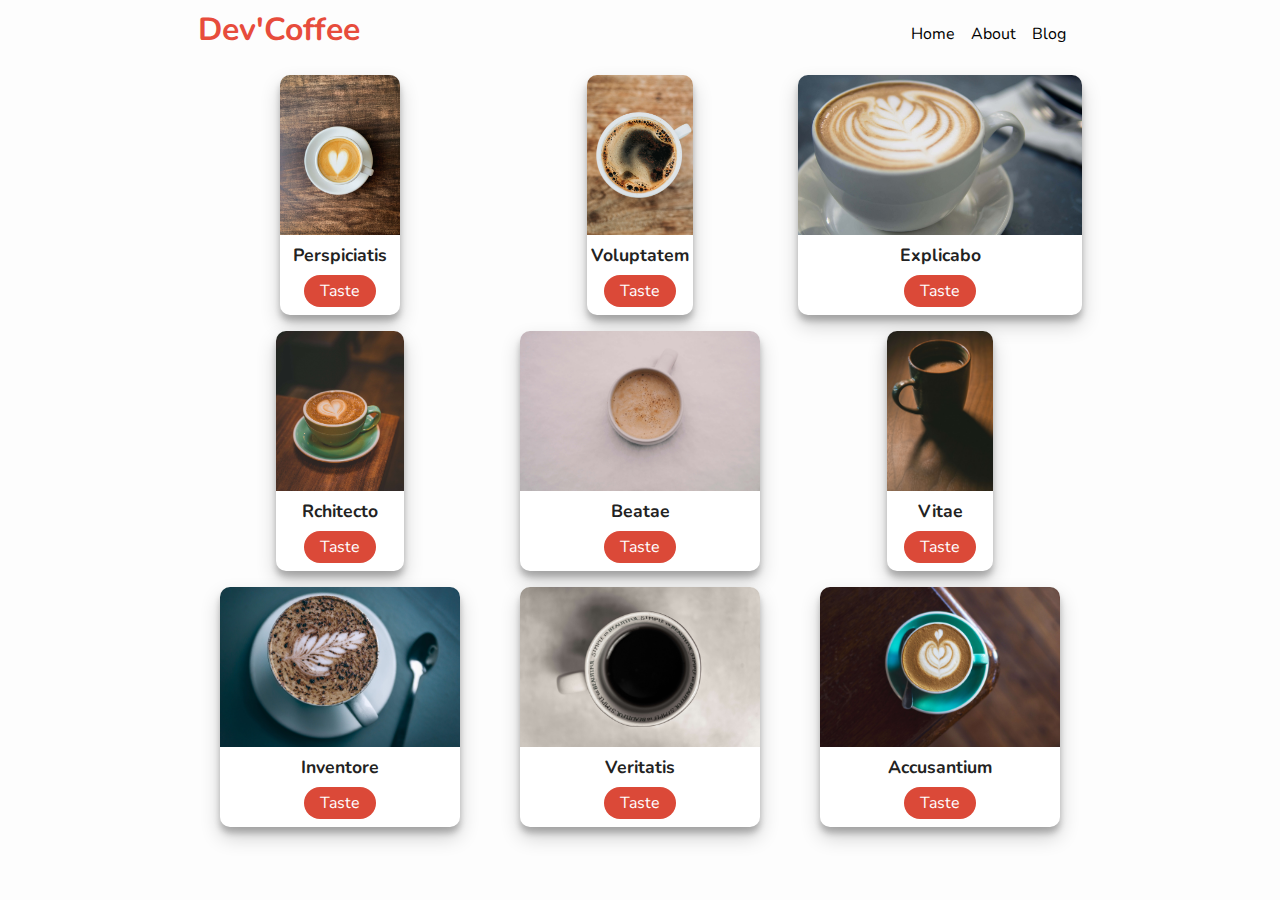
==== commit abcbc7b4: "Add files via upload" ====
--- a/index.html
+++ b/index.html
@@ -1,46 +1,36 @@
-<!DOCTYPE html>
-<!-- saved from url=(0027)https://www.formaideale.rs/ -->
-<html lang="sr-RS" xmlns="http://www.w3.org/1999/xhtml" xmlns:inthelper="http://typo3.org/ns/Int/Inthelper/ViewHelpers" xmlns:f="http://typo3.org/ns/TYPO3/CMS/Fluid/ViewHelpers"><head><meta http-equiv="Content-Type" content="text/html; charset=UTF-8"><meta http-equiv="X-UA-Compatible" content="IE=edge"> <meta name="viewport" content="width=device-width, initial-scale=1, minimum-scale=1">  <!--
-	Proudly crafted by Intention Digital – visit us at https://intention.rs
-
-	This website is powered by TYPO3 - inspiring people to share!
-	TYPO3 is a free open source Content Management Framework initially created by Kasper Skaarhoj and licensed under GNU/GPL.
-	TYPO3 is copyright 1998-2022 of Kasper Skaarhoj. Extensions are copyright of their respective owners.
-	Information and contribution at https://typo3.org/
---><title>Forma Ideale: Forma Ideale</title> <meta name="twitter:card" content="summary"> <style type="text/css" media="all">
-/*<![CDATA[*/
-<!--
-/*! normalize.css v8.0.1 | MIT License | github.com/necolas/normalize.css */html{line-height:1.15;-webkit-text-size-adjust:100%}body{margin:0}main{display:block}h1{font-size:2em;margin:.67em 0}hr{box-sizing:content-box;height:0;overflow:visible}pre{font-family:monospace,monospace;font-size:1em}a{background-color:transparent}abbr[title]{border-bottom:none;text-decoration:underline;text-decoration:underline dotted}b,strong{font-weight:bolder}code,kbd,samp{font-family:monospace,monospace;font-size:1em}small{font-size:80%}sub,sup{font-size:75%;line-height:0;position:relative;vertical-align:baseline}sub{bottom:-.25em}sup{top:-.5em}img{border-style:none}button,input,optgroup,select,textarea{font-family:inherit;font-size:100%;line-height:1.15;margin:0}button,input{overflow:visible}button,select{text-transform:none}[type=button],[type=reset],[type=submit],button{-webkit-appearance:button}[type=button]::-moz-focus-inner,[type=reset]::-moz-focus-inner,[type=submit]::-moz-focus-inner,button::-moz-focus-inner{border-style:none;padding:0}[type=button]:-moz-focusring,[type=reset]:-moz-focusring,[type=submit]:-moz-focusring,button:-moz-focusring{outline:1px dotted ButtonText}fieldset{padding:.35em .75em .625em}legend{box-sizing:border-box;color:inherit;display:table;max-width:100%;padding:0;white-space:normal}progress{vertical-align:baseline}textarea{overflow:auto}[type=checkbox],[type=radio]{box-sizing:border-box;padding:0}[type=number]::-webkit-inner-spin-button,[type=number]::-webkit-outer-spin-button{height:auto}[type=search]{-webkit-appearance:textfield;outline-offset:-2px}[type=search]::-webkit-search-decoration{-webkit-appearance:none}::-webkit-file-upload-button{-webkit-appearance:button;font:inherit}details{display:block}summary{display:list-item}[hidden],template{display:none}.content-main section,footer.footer{opacity:0;pointer-events:none}*,:after,:before{box-sizing:border-box;margin:0;padding:0}:focus{outline:none}body{font-family:MulishRegular,Trebuchet,Geneva,Arial,sans-serif;font-size:14px;line-height:1.6;color:#333}body,p,td,th{text-rendering:optimizeLegibility;-webkit-font-smoothing:subpixel-antialiased}.h1,h1{font-size:54px}.h1,.h2,h1,h2{margin:40px 0 20px;font-family:MulishBold,Trebuchet,Geneva,Arial,sans-serif;line-height:1.2;color:#000;font-weight:400}.h2,h2{font-size:26px}.h3,.h4,h3,h4{margin:40px 0 20px;font-size:18px;font-family:MulishBold,Trebuchet,Geneva,Arial,sans-serif;line-height:1.2;color:#000;font-weight:400}p{margin:15px 0}ul{margin-bottom:15px;list-style:none}img{width:100%;height:auto}a{cursor:pointer;color:#098edc;text-decoration:underline}a,a:hover{transition:color .2s}a:hover{text-decoration:none}input,textarea{width:100%;padding:15px;border:1px solid #bababa;border-radius:4px}input.input-error,textarea.input-error{border:1px solid #ff001d}select{appearance:none;-webkit-appearance:none;padding:15px 30px 15px 15px;margin:0;width:100%;font-size:16px;color:#4d4d4d;border-radius:4px;border:1px solid #bababa;background:url(data:image/svg+xml;charset=US-ASCII,%3Csvg%20width%3D%2210px%22%20height%3D%226px%22%20viewBox%3D%220%200%2010%206%22%20version%3D%221.1%22%20xmlns%3D%22http%3A%2F%2Fwww.w3.org%2F2000%2Fsvg%22%20xmlns%3Axlink%3D%22http%3A%2F%2Fwww.w3.org%2F1999%2Fxlink%22%20style%3D%22%22%3E%20%3Ctitle%3Eicons%2Fchevron%3C%2Ftitle%3E%20%3Cg%20id%3D%22MOBILE%22%20stroke%3D%22none%22%20stroke-width%3D%221%22%20fill%3D%22none%22%20fill-rule%3D%22evenodd%22%3E%20%3Cg%20id%3D%22Navigation--Mobile-lvl1-closed%22%20transform%3D%22translate%28-337.000000%2C%20-847.000000%29%22%20fill%3D%22rgb%280%2C0%2C0%29%22%20fill-rule%3D%22nonzero%22%3E%20%3Cg%20id%3D%22Group-4%22%20transform%3D%22translate%2821.000000%2C%20834.000000%29%22%3E%20%3Cg%20id%3D%22Group%22%20transform%3D%22translate%28316.000000%2C%2010.000000%29%22%3E%20%3Cg%20id%3D%22chevron-down-regular%22%20transform%3D%22translate%280.000000%2C%203.000000%29%22%3E%20%3Cpath%20d%3D%22M9.90765766%2C0.547297297%20L9.46171171%2C0.101351351%20C9.35585586%2C-0.0045045045%209.18468468%2C-0.0045045045%209.07882883%2C0.101351351%20L5%2C4.17117117%20L0.921171171%2C0.101351351%20C0.815315315%2C-0.0045045045%200.644144144%2C-0.0045045045%200.538288288%2C0.101351351%20L0.0923423423%2C0.547297297%20C-0.0135135135%2C0.653153153%20-0.0135135135%2C0.824324324%200.0923423423%2C0.93018018%20L4.80855856%2C5.6463964%20C4.91441441%2C5.75225225%205.08558559%2C5.75225225%205.19144144%2C5.6463964%20L9.90765766%2C0.93018018%20C10.0135135%2C0.824324324%2010.0135135%2C0.653153153%209.90765766%2C0.547297297%20Z%22%20id%3D%22Path%22%2F%3E%20%3C%2Fg%3E%20%3C%2Fg%3E%20%3C%2Fg%3E%20%3C%2Fg%3E%20%3C%2Fg%3E%20%3C%2Fsvg%3E) no-repeat center right 15px;align-items:center;cursor:pointer}table{margin:30px 0}table tr:not(:last-child){margin-bottom:15px}table th{text-transform:uppercase;color:#263c75;text-align:left;font-family:MulishSemiBold,Trebuchet,Geneva,Arial,sans-serif;font-weight:400}.two-columns--left-top-inner h1,.two-columns--left-top-inner h2,.two-columns--left-top-inner h3,.two-columns-gray--left-inner h1,.two-columns-gray--left-inner h2,.two-columns-gray--left-inner h3,.two-columns-gray-header--left-inner h1,.two-columns-gray-header--left-inner h2,.two-columns-gray-header--left-inner h3,.two-columns-no-header--left-inner h1,.two-columns-no-header--left-inner h2,.two-columns-no-header--left-inner h3{margin:25px 0}ul{margin:15px 0}ul li{position:relative;padding-left:20px}ul li:before{display:block;position:absolute;top:7px;left:0;height:8px;width:8px;content:"";border-radius:100%;background-color:#098edc}ul li>ul{margin-top:10px;margin-bottom:30px}ul li>ul li{padding-left:20px}ul li>ul li:before{width:8px;top:-4px;left:-13px;display:inline-block;position:relative;height:1px;background-color:#333}ul li>ul li ul>li{padding-left:20px}ul li>ul li ul>li:before{left:-12px;background-color:#707070}ol{margin:15px 0;counter-reset:a}ol>li{display:grid;grid-template-columns:40px 1fr;margin-bottom:5px;counter-increment:a;list-style-type:none}ol>li:before{display:inline-block;content:counter(a) ".";font-family:MulishRegular,Trebuchet,Geneva,Arial,sans-serif;width:40px}.gdpr-box{display:none;opacity:0;position:fixed;bottom:70px;margin:0 auto;width:90%;max-width:460px;left:50%;transform:translateX(-50%);padding:30px;background-color:#fff;font-size:12px;line-height:20px;text-align:center;z-index:7}.gdpr-box .gdpr-box-bttn,.gdpr-box a{font-weight:700;text-decoration:underline;color:#4d4d4d}.gdpr-box .gdpr-box-bttn{font-size:14px;margin-top:15px;cursor:pointer;display:inline-block}body.popup-gdpr .gdpr-box-bckg{opacity:.2;z-index:3;transition:all .3s}body.popup-gdpr .gdpr-box{opacity:1;transition:all .3s;display:block}#customer-gmap{position:absolute;top:0;left:0;height:100%;width:100%}.gmap-wrap{position:relative;width:100%;height:100vh}.header--nav-main-content,.header--side-cart-popup,.header--side-language-popup,.header--side-login-popup,.header--side-nav-popup,.location-search-popup,.search-popup{display:none}.header--side-cart-popup-wrap{position:relative}.cta-loader-circle-blue-ajax{background:url(data:image/svg+xml;charset=US-ASCII,%3Csvg%20xmlns%3Asvg%3D%22http%3A%2F%2Fwww.w3.org%2F2000%2Fsvg%22%20xmlns%3D%22http%3A%2F%2Fwww.w3.org%2F2000%2Fsvg%22%20xmlns%3Axlink%3D%22http%3A%2F%2Fwww.w3.org%2F1999%2Fxlink%22%20version%3D%221.0%22%20width%3D%2232px%22%20height%3D%2232px%22%20viewBox%3D%220%200%20128%20128%22%20xml%3Aspace%3D%22preserve%22%20style%3D%22%22%3E%3Cg%3E%3Cpath%20d%3D%22M64%20127.75A63.76%2063.76%200%200%201%2052.8%201.23v14.23a49.8%2049.8%200%201%200%2022.4%200V1.23A63.76%2063.76%200%200%201%2064%20127.75z%22%20fill%3D%22rgb%2838%2C60%2C117%29%22%20fill-opacity%3D%221%22%2F%3E%3CanimateTransform%20attributeName%3D%22transform%22%20type%3D%22rotate%22%20from%3D%220%2064%2064%22%20to%3D%22360%2064%2064%22%20dur%3D%221620ms%22%20repeatCount%3D%22indefinite%22%2F%3E%3C%2Fg%3E%3C%2Fsvg%3E) no-repeat 50%!important;background-size:12px!important}.cta-loader-circle,.cta-loader-circle-blue,.cta-loader-circle-blue-link,.cta-loader-circle-white{display:inline-block;position:absolute;margin-left:10px;top:50%;vertical-align:middle;width:20px;height:20px;transform:translateY(-50%)}.cta-loader-circle-white{left:calc(100% - 70px);background:url(data:image/svg+xml;charset=US-ASCII,%3Csvg%20xmlns%3Asvg%3D%22http%3A%2F%2Fwww.w3.org%2F2000%2Fsvg%22%20xmlns%3D%22http%3A%2F%2Fwww.w3.org%2F2000%2Fsvg%22%20xmlns%3Axlink%3D%22http%3A%2F%2Fwww.w3.org%2F1999%2Fxlink%22%20version%3D%221.0%22%20width%3D%2232px%22%20height%3D%2232px%22%20viewBox%3D%220%200%20128%20128%22%20xml%3Aspace%3D%22preserve%22%20style%3D%22%22%3E%3Cg%3E%3Cpath%20d%3D%22M64%20127.75A63.76%2063.76%200%200%201%2052.8%201.23v14.23a49.8%2049.8%200%201%200%2022.4%200V1.23A63.76%2063.76%200%200%201%2064%20127.75z%22%20fill%3D%22rgb%28255%2C255%2C255%29%22%20fill-opacity%3D%221%22%2F%3E%3CanimateTransform%20attributeName%3D%22transform%22%20type%3D%22rotate%22%20from%3D%220%2064%2064%22%20to%3D%22360%2064%2064%22%20dur%3D%221620ms%22%20repeatCount%3D%22indefinite%22%2F%3E%3C%2Fg%3E%3C%2Fsvg%3E) no-repeat 50%;background-size:19px}.cta-loader-circle-blue{left:calc(100% - 70px)}.cta-loader-circle-blue,.cta-loader-circle-blue-link{background:url(data:image/svg+xml;charset=US-ASCII,%3Csvg%20xmlns%3Asvg%3D%22http%3A%2F%2Fwww.w3.org%2F2000%2Fsvg%22%20xmlns%3D%22http%3A%2F%2Fwww.w3.org%2F2000%2Fsvg%22%20xmlns%3Axlink%3D%22http%3A%2F%2Fwww.w3.org%2F1999%2Fxlink%22%20version%3D%221.0%22%20width%3D%2232px%22%20height%3D%2232px%22%20viewBox%3D%220%200%20128%20128%22%20xml%3Aspace%3D%22preserve%22%20style%3D%22%22%3E%3Cg%3E%3Cpath%20d%3D%22M64%20127.75A63.76%2063.76%200%200%201%2052.8%201.23v14.23a49.8%2049.8%200%201%200%2022.4%200V1.23A63.76%2063.76%200%200%201%2064%20127.75z%22%20fill%3D%22rgb%2838%2C60%2C117%29%22%20fill-opacity%3D%221%22%2F%3E%3CanimateTransform%20attributeName%3D%22transform%22%20type%3D%22rotate%22%20from%3D%220%2064%2064%22%20to%3D%22360%2064%2064%22%20dur%3D%221620ms%22%20repeatCount%3D%22indefinite%22%2F%3E%3C%2Fg%3E%3C%2Fsvg%3E) no-repeat 50%;background-size:19px}.cta-loader-circle-blue-link{left:100%}.cta-loader-white-checkout{background:url(data:image/svg+xml;charset=US-ASCII,%3Csvg%20xmlns%3Asvg%3D%22http%3A%2F%2Fwww.w3.org%2F2000%2Fsvg%22%20xmlns%3D%22http%3A%2F%2Fwww.w3.org%2F2000%2Fsvg%22%20xmlns%3Axlink%3D%22http%3A%2F%2Fwww.w3.org%2F1999%2Fxlink%22%20version%3D%221.0%22%20width%3D%2232px%22%20height%3D%2232px%22%20viewBox%3D%220%200%20128%20128%22%20xml%3Aspace%3D%22preserve%22%20style%3D%22%22%3E%3Cg%3E%3Cpath%20d%3D%22M64%20127.75A63.76%2063.76%200%200%201%2052.8%201.23v14.23a49.8%2049.8%200%201%200%2022.4%200V1.23A63.76%2063.76%200%200%201%2064%20127.75z%22%20fill%3D%22rgb%28255%2C255%2C255%29%22%20fill-opacity%3D%221%22%2F%3E%3CanimateTransform%20attributeName%3D%22transform%22%20type%3D%22rotate%22%20from%3D%220%2064%2064%22%20to%3D%22360%2064%2064%22%20dur%3D%221620ms%22%20repeatCount%3D%22indefinite%22%2F%3E%3C%2Fg%3E%3C%2Fsvg%3E) no-repeat center right 40px,#263c75!important;background-size:19px!important}.popup--loader{position:absolute;left:50%;top:140px;transform:translateX(-50%);width:32px;height:32px}.btn-search{position:absolute;top:50%;transform:translateY(-50%);right:20px;background:transparent;border:none;width:30px;height:30px;background:url(data:image/svg+xml;charset=US-ASCII,%3Csvg%20width%3D%2219px%22%20height%3D%2219px%22%20viewBox%3D%220%200%2019%2019%22%20version%3D%221.1%22%20xmlns%3D%22http%3A%2F%2Fwww.w3.org%2F2000%2Fsvg%22%20xmlns%3Axlink%3D%22http%3A%2F%2Fwww.w3.org%2F1999%2Fxlink%22%20style%3D%22%22%3E%20%3Ctitle%3EB3349D43-92A6-420C-B284-346D0549547B%3C%2Ftitle%3E%20%3Cg%20id%3D%22DESKTOP%22%20stroke%3D%22none%22%20stroke-width%3D%221%22%20fill%3D%22none%22%20fill-rule%3D%22evenodd%22%3E%20%3Cg%20id%3D%22HOME-PAGE-%26%23x1F3E0%3B-%22%20transform%3D%22translate%28-971.000000%2C%20-35.000000%29%22%20fill%3D%22rgb%2838%2C60%2C117%29%22%20fill-rule%3D%22nonzero%22%3E%20%3Cg%20id%3D%22Group-2%22%20transform%3D%22translate%28620.000000%2C%2020.000000%29%22%3E%20%3Cg%20id%3D%22ic-search%22%20transform%3D%22translate%28352.000000%2C%2016.000000%29%22%3E%20%3Cpath%20d%3D%22M7.5%2C-0.5%20C3.08160763%2C-0.5%20-0.5%2C3.08160763%20-0.5%2C7.5%20C-0.5%2C11.9183924%203.08160763%2C15.5%207.5%2C15.5%20C11.9183924%2C15.5%2015.5%2C11.9183924%2015.5%2C7.5%20C15.5%2C3.08160763%2011.9183924%2C-0.5%207.5%2C-0.5%20Z%20M7.5%2C0.5%20C11.3661076%2C0.5%2014.5%2C3.63389237%2014.5%2C7.5%20C14.5%2C11.3661076%2011.3661076%2C14.5%207.5%2C14.5%20C3.63389237%2C14.5%200.5%2C11.3661076%200.5%2C7.5%20C0.5%2C3.63389237%203.63389237%2C0.5%207.5%2C0.5%20Z%22%20id%3D%22Path%22%2F%3E%20%3Cpath%20d%3D%22M12.6464466%2C12.6464466%20C12.820013%2C12.4728803%2013.0894374%2C12.4535951%2013.2843055%2C12.5885912%20L13.3535534%2C12.6464466%20L17.3535534%2C16.6464466%20C17.5488155%2C16.8417088%2017.5488155%2C17.1582912%2017.3535534%2C17.3535534%20C17.179987%2C17.5271197%2016.9105626%2C17.5464049%2016.7156945%2C17.4114088%20L16.6464466%2C17.3535534%20L12.6464466%2C13.3535534%20C12.4511845%2C13.1582912%2012.4511845%2C12.8417088%2012.6464466%2C12.6464466%20Z%22%20id%3D%22Path%22%2F%3E%20%3C%2Fg%3E%20%3C%2Fg%3E%20%3C%2Fg%3E%20%3C%2Fg%3E%20%3C%2Fsvg%3E) no-repeat 50%;cursor:pointer}.search-popup--input{padding:15px 0;border:none;font-size:16px;background-color:#f0f0f0;color:#000}.search-popup--search-mobile{background:#f0f0f0}.popup-left-close{display:none}body.popup{overflow:hidden}body.popup-360 .image-360-popup{opacity:.75;transition:all .3s;pointer-events:visible;z-index:9}body.popup .popup-background{opacity:.75;transition:all .2s;pointer-events:visible;overflow:auto;z-index:2}body.popup .popup-container{transition:all .2s;pointer-events:visible;overflow:auto;z-index:3}.gdpr-box-bckg,.image-360-popup,.popup-background{position:fixed;z-index:2;top:0;bottom:0;left:0;right:0;opacity:0;background:#000;pointer-events:none;transition:all .3s}.header--popup-headline,.header--side-login-popup-law-headline,.header--side-login-popup-login-headline,.header--side-login-popup-register-headline,.location-search-popup--headline{position:relative;padding-left:15px;margin-left:-15px;margin-bottom:20px;font-size:18px;font-family:MulishBold,Trebuchet,Geneva,Arial,sans-serif;color:#263c75}.header--popup-headline:before,.header--side-login-popup-law-headline:before,.header--side-login-popup-login-headline:before,.header--side-login-popup-register-headline:before,.location-search-popup--headline:before{display:block;content:"";position:absolute;top:6px;left:0;width:5px;height:14px;background-color:#263c75}.popup-container{display:none;position:fixed;pointer-events:none;top:70px;bottom:0;left:0;right:0;padding:0 20px;background:#fff}.header--side-cart-popup-headline,.header--side-language-popup-headline,.header--side-login-popup-headline,.popup-headline{font-size:26px;font-family:MulishSemiBold,Trebuchet,Geneva,Arial,sans-serif}.popup-divider{display:none}.header--side-cart-popup-close,.header--side-language-popup-close,.header--side-login-popup-close,.header--side-nav-popup-close,.location-search-popup--close,.popup-close{display:none;position:absolute;right:-57px;top:50%;transform:translateY(-50%);width:30px;height:30px;background:url(data:image/svg+xml;charset=US-ASCII,%3Csvg%20width%3D%2217px%22%20height%3D%2217px%22%20viewBox%3D%220%200%2017%2017%22%20version%3D%221.1%22%20xmlns%3D%22http%3A%2F%2Fwww.w3.org%2F2000%2Fsvg%22%20xmlns%3Axlink%3D%22http%3A%2F%2Fwww.w3.org%2F1999%2Fxlink%22%20style%3D%22%22%3E%20%3Ctitle%3EShape%3C%2Ftitle%3E%20%3Cg%20id%3D%22SYMBOLS%22%20stroke%3D%22none%22%20stroke-width%3D%221%22%20fill%3D%22none%22%20fill-rule%3D%22evenodd%22%3E%20%3Cg%20id%3D%22NAVIGATION%2FNavigacija-1.1%22%20transform%3D%22translate%28-1042.000000%2C%20-36.000000%29%22%20fill%3D%22rgb%280%2C0%2C0%29%22%20fill-rule%3D%22nonzero%22%3E%20%3Cpath%20d%3D%22M1057.98424%2C52.6814101%20L1042.31859%2C37.0157617%20C1042.07374%2C36.770912%201041.94211%2C36.5055031%201042.02462%2C36.4230003%20L1042.423%2C36.0246164%20C1042.5055%2C35.9421136%201042.77091%2C36.0737403%201043.01576%2C36.3185899%20L1058.68141%2C51.9842383%20C1058.92626%2C52.229088%201059.05789%2C52.4944969%201058.97538%2C52.5769997%20L1058.577%2C52.9753836%20C1058.4945%2C53.0578864%201058.22909%2C52.9262597%201057.98424%2C52.6814101%20Z%20M1058.68141%2C37.0157617%20L1043.01576%2C52.6814101%20C1042.77091%2C52.9262597%201042.5055%2C53.0578864%201042.423%2C52.9753836%20L1042.02462%2C52.5769997%20C1041.94211%2C52.4944969%201042.07374%2C52.229088%201042.31859%2C51.9842383%20L1057.98424%2C36.3185899%20C1058.22909%2C36.0737403%201058.4945%2C35.9421136%201058.577%2C36.0246164%20L1058.97538%2C36.4230003%20C1059.05789%2C36.5055031%201058.92626%2C36.770912%201058.68141%2C37.0157617%20Z%22%20id%3D%22Shape%22%20transform%3D%22translate%281050.500000%2C%2044.500000%29%20scale%28-1%2C%201%29%20translate%28-1050.500000%2C%20-44.500000%29%20%22%2F%3E%20%3C%2Fg%3E%20%3C%2Fg%3E%20%3C%2Fsvg%3E) no-repeat 50%;cursor:pointer}.checkout-step1--banks img{width:auto}.payment-teaser{display:flex;flex-direction:column}.payment-teaser-left{margin-bottom:5px}.payment-teaser-left img{width:224px;height:29px}.payment-teaser-right img{width:54px;height:34px}.product-list--filter-trigger{position:relative;padding:13px 30px;font-family:MulishBold,Trebuchet,Geneva,Arial,sans-serif;cursor:pointer;background-position:0,100%!important;background-repeat:no-repeat!important}.product-list--filter-categories-row{font-size:12px;line-height:1.2}.ambient-list--navigation-item-icon,.collection-list--navigation-item-icon{margin-right:20px;background-position:0;background-repeat:no-repeat;filter:invert(87%) sepia(0) saturate(4%) hue-rotate(201deg) brightness(88%) contrast(85%)}.ambient-list--navigation-item-link,.collection-list--navigation-item-icon{color:#707070}[data-element-container]{display:none}[data-element-container="1"]{display:block}.statement-container-hidden{display:none}.btn-search-loading{background:url(data:image/svg+xml;charset=US-ASCII,%3Csvg%20xmlns%3Asvg%3D%22http%3A%2F%2Fwww.w3.org%2F2000%2Fsvg%22%20xmlns%3D%22http%3A%2F%2Fwww.w3.org%2F2000%2Fsvg%22%20xmlns%3Axlink%3D%22http%3A%2F%2Fwww.w3.org%2F1999%2Fxlink%22%20version%3D%221.0%22%20width%3D%2232px%22%20height%3D%2232px%22%20viewBox%3D%220%200%20128%20128%22%20xml%3Aspace%3D%22preserve%22%20style%3D%22%22%3E%3Cg%3E%3Cpath%20d%3D%22M64%20127.75A63.76%2063.76%200%200%201%2052.8%201.23v14.23a49.8%2049.8%200%201%200%2022.4%200V1.23A63.76%2063.76%200%200%201%2064%20127.75z%22%20fill%3D%22rgb%28255%2C255%2C255%29%22%20fill-opacity%3D%221%22%2F%3E%3CanimateTransform%20attributeName%3D%22transform%22%20type%3D%22rotate%22%20from%3D%220%2064%2064%22%20to%3D%22360%2064%2064%22%20dur%3D%221620ms%22%20repeatCount%3D%22indefinite%22%2F%3E%3C%2Fg%3E%3C%2Fsvg%3E) no-repeat 50%!important;background-size:19px!important}.product-list--item-info,.product-list--item-info--active{position:absolute;bottom:25px;opacity:0;transition:all .3s;font-size:10px;color:#bababa}.product-list--item-info--active{opacity:1;min-height:64px}.fslightbox-hide-image,.fslightbox-slide-number-container{display:none!important}.pick-and-prepend,.product-homepage--last-minute .product-homepage--last-minute-expired-offer-wrap,.product-list--item-filter-no-results,.product-list--item-last-minute-expired{display:none}.content-main b,.content-main strong{font-family:MulishBold,Trebuchet,Geneva,Arial,sans-serif}.content-main,.footer,.header-main{margin:0 20px}.container-main{position:relative;min-height:100vh;padding-top:118px}.content-main{padding-bottom:70px}.footer{position:absolute;bottom:0;left:0;right:0}.ce-full-width-no-margin,.felogin--right,.header--container,.location-search-popup--divider,.news-list--container,.one-col-grid--container,.product-detail--container,.register--right,.slider-irre--container,.stoerer,.stoerer-mobile,.two-columns--container,.two-columns-gray--right,.two-columns-gray-header--right{max-width:none}.browser-outdated--container,.ce-container-width,.planner-container{margin-top:80px;margin-bottom:80px;width:auto}.browser-outdated--container-inner,.ce-container-inner-width,.ce-container-width-no-margin,.checkout-step5--container-inner,.header--container-inner,.header--nav-language-inner,.header--nav-main-mobile-wrap-inner,.header--nav-product-categories-list-level-0,.header--nav-product-category-list-inner,.header--side-cart-popup,.header--side-login-popup,.header--side-right-popup-inner,.header-nav-wrap-inner,.location-search-popup,.one-col-grid--inner,.product-detail--container-inner,.search-popup,.search-popup--form,.stoerer--inner,.stoerer-mobile--inner,.two-columns--back-mobile,.two-columns--container-grid.two-columns--bottom,.two-columns-gray--back-mobile,.two-columns-gray-header--back-mobile,.two-columns-no-header--back-mobile,.two-columns-no-header--right{width:auto}.ce-container-inner-width-extended{max-width:1680px;margin:0 auto;padding:0!important}.article-list-grid{display:grid;grid-template-columns:1fr;grid-row-gap:30px}.header--side-cart-popup-top{position:relative;display:grid;height:90px;align-items:center;background-color:#fff}.header--side-cart-popup-bottom{position:absolute;left:0;right:0;bottom:0;top:90px}.header--side-cart-popup .popup-divider{margin-bottom:0}.header--side-cart-popup-form-row{display:grid;grid-template-columns:120px 1fr;grid-gap:10px;padding-top:10px;padding-bottom:10px;background-color:#fff;border-bottom:10px solid #f0f0f0}.header--side-cart-popup-form-row-container{display:grid;grid-template-columns:auto auto;grid-template-areas:"a a b" "c d d";grid-gap:15px 10px}.header--side-cart-popup-form-data{border-top:1px solid transparent;background-color:#fff}.header--side-cart-popup-form-title{grid-area:a}.header--side-cart-popup-form-quantity{grid-area:c;display:flex;justify-content:flex-end;flex-direction:row-reverse}.header--side-cart-popup-form-price{display:grid;grid-area:d;align-content:center;justify-items:right}.header--side-cart-popup-form-price-old{display:none}.header--side-cart-popup-form-remove{display:grid;grid-area:b;justify-items:right}.header--side-cart-popup-form-remove.cart-popup-form-remove-desktop{display:none}.header--side-cart-popup-form-data{position:absolute;bottom:0;right:0;left:0;padding:0 20px;padding-bottom:20px!important}.header--side-cart-popup-headline{padding-left:40px;background:url(data:image/svg+xml;charset=US-ASCII,%3Csvg%20width%3D%2221px%22%20height%3D%2220px%22%20viewBox%3D%220%200%2021%2020%22%20version%3D%221.1%22%20xmlns%3D%22http%3A%2F%2Fwww.w3.org%2F2000%2Fsvg%22%20xmlns%3Axlink%3D%22http%3A%2F%2Fwww.w3.org%2F1999%2Fxlink%22%20style%3D%22%22%3E%20%3Ctitle%3E13B4760C-D1B1-4FFD-87FB-400C49D8EF34%3C%2Ftitle%3E%20%3Cg%20id%3D%22DESKTOP%22%20stroke%3D%22none%22%20stroke-width%3D%221%22%20fill%3D%22none%22%20fill-rule%3D%22evenodd%22%3E%20%3Cg%20id%3D%22HOME-PAGE-%26%23x1F3E0%3B-%22%20transform%3D%22translate%28-1458.000000%2C%20-35.000000%29%22%20fill%3D%22rgb%280%2C0%2C0%29%22%20fill-rule%3D%22nonzero%22%3E%20%3Cg%20id%3D%22Group-4%22%20transform%3D%22translate%281140.000000%2C%2035.000000%29%22%3E%20%3Cg%20id%3D%22Group-5%22%20transform%3D%22translate%28268.000000%2C%200.416667%29%22%3E%20%3Cg%20id%3D%22ic-cart%22%20transform%3D%22translate%2850.916667%2C%200.500000%29%22%3E%20%3Cpath%20d%3D%22M6.75%2C14.1658333%20C5.78385763%2C14.1658333%205%2C14.949691%205%2C15.9158333%20C5%2C16.8819757%205.78385763%2C17.6658333%206.75%2C17.6658333%20C7.71614237%2C17.6658333%208.5%2C16.8819757%208.5%2C15.9158333%20C8.5%2C14.949691%207.71614237%2C14.1658333%206.75%2C14.1658333%20Z%20M6.75%2C15.1658333%20C7.16385763%2C15.1658333%207.5%2C15.5019757%207.5%2C15.9158333%20C7.5%2C16.329691%207.16385763%2C16.6658333%206.75%2C16.6658333%20C6.33614237%2C16.6658333%206%2C16.329691%206%2C15.9158333%20C6%2C15.5019757%206.33614237%2C15.1658333%206.75%2C15.1658333%20Z%22%20id%3D%22Path%22%2F%3E%20%3Cpath%20d%3D%22M16.3333333%2C14.1658333%20C15.367191%2C14.1658333%2014.5833333%2C14.949691%2014.5833333%2C15.9158333%20C14.5833333%2C16.8819757%2015.367191%2C17.6658333%2016.3333333%2C17.6658333%20C17.2994757%2C17.6658333%2018.0833333%2C16.8819757%2018.0833333%2C15.9158333%20C18.0833333%2C14.949691%2017.2994757%2C14.1658333%2016.3333333%2C14.1658333%20Z%20M16.3333333%2C15.1658333%20C16.747191%2C15.1658333%2017.0833333%2C15.5019757%2017.0833333%2C15.9158333%20C17.0833333%2C16.329691%2016.747191%2C16.6658333%2016.3333333%2C16.6658333%20C15.9194757%2C16.6658333%2015.5833333%2C16.329691%2015.5833333%2C15.9158333%20C15.5833333%2C15.5019757%2015.9194757%2C15.1658333%2016.3333333%2C15.1658333%20Z%22%20id%3D%22Path-Copy-9%22%2F%3E%20%3Cpath%20d%3D%22M2.75666667%2C3.23296945e-13%20C3.33135588%2C3.23296945e-13%203.83577946%2C0.367062531%204.01799135%2C0.901705486%20L4.05420583%2C1.02796863%20L7.14533333%2C14.166%20L16.5268148%2C14.1666667%20C16.7722747%2C14.1666667%2016.9764231%2C14.3435418%2017.0187591%2C14.576791%20L17.0268148%2C14.6666667%20C17.0268148%2C14.9121266%2016.8499396%2C15.116275%2016.6166904%2C15.158611%20L16.5268148%2C15.1666667%20L6.75%2C15.1666667%20C6.54698141%2C15.1666667%206.36730219%2C15.0444603%206.28994994%2C14.8626054%20L6.26329417%2C14.781198%20L3.0807068%2C1.25665947%20C3.05130353%2C1.13127948%202.95329901%2C1.0366304%202.83192995%2C1.00856348%20L2.75666667%2C1%20L0.5%2C1%20C0.223857625%2C1%203.55271368e-14%2C0.776142375%203.55271368e-14%2C0.5%20C3.55271368e-14%2C0.254540111%200.176875161%2C0.0503916296%200.410124368%2C0.00805566941%20L0.5%2C3.23296945e-13%20L2.75666667%2C3.23296945e-13%20Z%22%20id%3D%22Path%22%2F%3E%20%3Cpath%20d%3D%22M18.51%2C5%20C18.6552003%2C5%2018.7986406%2C5.02328796%2018.9336577%2C5.06917332%20C19.587833%2C5.28806563%2019.9599333%2C5.96526223%2019.8105647%2C6.62787881%20L19.7736671%2C6.76006761%20L16.9996485%2C14.8284009%20C16.9098649%2C15.0895398%2016.6253861%2C15.2284507%2016.3642472%2C15.1386671%20C16.1321237%2C15.0588594%2015.9965755%2C14.8252185%2016.0323773%2C14.5908774%20L16.053981%2C14.5032657%20L18.8265823%2C6.43911463%20C18.8848854%2C6.26453843%2018.7906858%2C6.07583011%2018.614131%2C6.01674771%20L18.5635713%2C6.00420794%20L18.51%2C6%20L4.59333333%2C6%20C4.31719096%2C6%204.09333333%2C5.77614237%204.09333333%2C5.5%20C4.09333333%2C5.25454011%204.27020849%2C5.05039163%204.5034577%2C5.00805567%20L4.59333333%2C5%20L18.51%2C5%20Z%22%20id%3D%22Path%22%2F%3E%20%3Cpath%20d%3D%22M10.0625%2C11.6675%20C10.3386424%2C11.6675%2010.5625%2C11.8913576%2010.5625%2C12.1675%20C10.5625%2C12.4129599%2010.3856248%2C12.6171084%2010.1523756%2C12.6594443%20L10.0625%2C12.6675%20L6.16166667%2C12.6675%20C5.88552429%2C12.6675%205.66166667%2C12.4436424%205.66166667%2C12.1675%20C5.66166667%2C11.9220401%205.83854183%2C11.7178916%206.07179103%2C11.6755557%20L6.16166667%2C11.6675%20L10.0625%2C11.6675%20Z%22%20id%3D%22Path%22%2F%3E%20%3C%2Fg%3E%20%3C%2Fg%3E%20%3C%2Fg%3E%20%3C%2Fg%3E%20%3C%2Fg%3E%20%3C%2Fsvg%3E) no-repeat 0;background-size:23px}.header--side-cart-popup-close{display:none}.header--side-cart-popup .checkout-step--data-message{margin-bottom:10px}.header--side-cart-popup-form-title{font-family:MulishSemiBold,Trebuchet,Geneva,Arial,sans-serif;line-height:1.2}.header--side-cart-popup-form-title-main{margin-bottom:5px}.header--side-cart-popup-form-title-main a{text-decoration:none;color:#333}.header--side-cart-popup-form-title-main a:hover{text-decoration:underline}.header--side-cart-popup-form-description{font-size:11px;color:#bababa;line-height:15px}.header--side-cart-popup-form-quantity-buttons{display:grid;grid-template-columns:auto auto;grid-template-areas:"e f";grid-gap:8px;align-content:center;margin-right:10px}.header--side-cart-popup-form-price{color:#4d4d4d}.header--side-cart-popup-form-price-new{font-size:16px}.header--side-cart-popup-form-price-old{color:#4d4d4d;font-size:12px;text-decoration:line-through}.header--side-cart-popup-form-number{display:grid;align-items:center;color:#4d4d4d;font-size:16px;text-align:right}.header--side-cart-popup-form-remove-link{display:inline-block;width:25px;height:25px;margin-top:-4px;margin-right:-6px;background:url(data:image/svg+xml;charset=US-ASCII,%3Csvg%20width%3D%2211px%22%20height%3D%2214px%22%20viewBox%3D%220%200%2011%2014%22%20version%3D%221.1%22%20xmlns%3D%22http%3A%2F%2Fwww.w3.org%2F2000%2Fsvg%22%20xmlns%3Axlink%3D%22http%3A%2F%2Fwww.w3.org%2F1999%2Fxlink%22%20style%3D%22%22%3E%20%3Ctitle%3EShape%3C%2Ftitle%3E%20%3Cg%20id%3D%22SYMBOLS%22%20stroke%3D%22none%22%20stroke-width%3D%221%22%20fill%3D%22none%22%20fill-rule%3D%22evenodd%22%3E%20%3Cg%20id%3D%22PRODUCT%2Fcart-edit%22%20transform%3D%22translate%28-938.000000%2C%20-51.000000%29%22%20fill%3D%22rgb%28255%2C0%2C29%29%22%20fill-rule%3D%22nonzero%22%3E%20%3Cpath%20d%3D%22M939%2C63.7500001%20C939%2C64.4403561%20939.549469%2C65%20940.227273%2C65%20L946.772727%2C65%20C947.450531%2C65%20948%2C64.4403561%20948%2C63.7500001%20L948%2C55%20L939%2C55%20L939%2C63.7500001%20Z%20M945%2C57.375%20C945%2C57.1678932%20945.223858%2C57%20945.5%2C57%20C945.776142%2C57%20946%2C57.1678932%20946%2C57.375%20L946%2C62.625%20C946%2C62.8321068%20945.776142%2C63%20945.5%2C63%20C945.223858%2C63%20945%2C62.8321068%20945%2C62.625%20L945%2C57.375%20Z%20M943%2C57.375%20C943%2C57.1678932%20943.223858%2C57%20943.5%2C57%20C943.776142%2C57%20944%2C57.1678932%20944%2C57.375%20L944%2C62.625%20C944%2C62.8321068%20943.776142%2C63%20943.5%2C63%20C943.223858%2C63%20943%2C62.8321068%20943%2C62.625%20L943%2C57.375%20Z%20M941%2C57.375%20C941%2C57.1678932%20941.223858%2C57%20941.5%2C57%20C941.776142%2C57%20942%2C57.1678932%20942%2C57.375%20L942%2C62.625%20C942%2C62.8321068%20941.776142%2C63%20941.5%2C63%20C941.223858%2C63%20941%2C62.8321068%20941%2C62.625%20L941%2C57.375%20Z%20M948.576923%2C52.6666823%20L945%2C52%20L945%2C51%20L942%2C51%20L942%2C52%20L938.423077%2C52.6666823%20C938.189418%2C52.6666823%20938%2C52.8159201%20938%2C53.0000144%20L938%2C53.6666787%20C938%2C53.8507729%20938.189418%2C54.0000108%20938.423077%2C54.0000108%20L948.576923%2C54.0000108%20C948.810582%2C54.0000108%20949%2C53.8507729%20949%2C53.6666787%20L949%2C53.0000144%20C949%2C52.8159201%20948.810582%2C52.6666823%20948.576923%2C52.6666823%20Z%22%20id%3D%22Shape%22%2F%3E%20%3C%2Fg%3E%20%3C%2Fg%3E%20%3C%2Fsvg%3E) no-repeat 50%}.header--side-cart-popup-form-plus{grid-area:f}.header--side-cart-popup-form-plus>a{background:url(data:image/svg+xml;charset=US-ASCII,%3Csvg%20width%3D%2210px%22%20height%3D%2210px%22%20viewBox%3D%220%200%2010%2010%22%20version%3D%221.1%22%20xmlns%3D%22http%3A%2F%2Fwww.w3.org%2F2000%2Fsvg%22%20xmlns%3Axlink%3D%22http%3A%2F%2Fwww.w3.org%2F1999%2Fxlink%22%20style%3D%22%22%3E%20%3Ctitle%3EA2ABF89B-1827-49B0-9765-DB79745C7A2C%3C%2Ftitle%3E%20%3Cg%20id%3D%22DESKTOP%22%20stroke%3D%22none%22%20stroke-width%3D%221%22%20fill%3D%22none%22%20fill-rule%3D%22evenodd%22%3E%20%3Cg%20id%3D%22HOME-PAGE-%26%23x1F3E0%3B--Pop-up-Nav%22%20transform%3D%22translate%28-1453.000000%2C%20-1119.000000%29%22%20fill%3D%22rgb%28112%2C112%2C112%29%22%20fill-rule%3D%22nonzero%22%3E%20%3Cg%20id%3D%22NAVIGATION%2Fmini-cart%22%20transform%3D%22translate%281090.000000%2C%20987.000000%29%22%3E%20%3Cg%20id%3D%22Group-20%22%20transform%3D%22translate%280.000000%2C%2099.000000%29%22%3E%20%3Cg%20id%3D%22Group%22%20transform%3D%22translate%28307.000000%2C%2023.000000%29%22%3E%20%3Cg%20id%3D%22ic-cart-plus%22%20transform%3D%22translate%2856.000000%2C%2010.000000%29%22%3E%20%3Cpath%20d%3D%22M5.66666667%2C1.36436452e-12%20C5.85083333%2C1.36439835e-12%206%2C0.0932291667%206%2C0.208333333%20L6%2C0.208333333%20L5.999%2C3.999%20L9.79166667%2C4%20C9.89032738%2C4%209.97291667%2C4.10959184%209.99450012%2C4.25688047%20L10%2C4.33333333%20L10%2C5.66666667%20C10%2C5.85083333%209.90677083%2C6%209.79166667%2C6%20L9.79166667%2C6%20L5.999%2C5.999%20L6%2C9.79166667%20C6%2C9.89032738%205.89040816%2C9.97291667%205.74311953%2C9.99450012%20L5.66666667%2C10%20L4.33333333%2C10%20C4.14916667%2C10%204%2C9.90677083%204%2C9.79166667%20L4%2C9.79166667%20L3.999%2C5.999%20L0.208333333%2C6%20C0.109672619%2C6%200.0270833333%2C5.89040816%200.00549987852%2C5.74311953%20L0%2C5.66666667%20L0%2C4.33333333%20C0%2C4.14916667%200.0932291667%2C4%200.208333333%2C4%20L0.208333333%2C4%20L3.999%2C3.999%20L4%2C0.208333333%20C4%2C0.109672619%204.10959184%2C0.0270833333%204.25688047%2C0.00549987852%20L4.33333333%2C1.36411959e-12%20Z%22%20id%3D%22Combined-Shape%22%2F%3E%20%3C%2Fg%3E%20%3C%2Fg%3E%20%3C%2Fg%3E%20%3C%2Fg%3E%20%3C%2Fg%3E%20%3C%2Fg%3E%20%3C%2Fsvg%3E) no-repeat 50%}.header--side-cart-popup-form-minus{grid-area:e}.header--side-cart-popup-form-minus>a{background:url(data:image/svg+xml;charset=US-ASCII,%3Csvg%20width%3D%2210px%22%20height%3D%222px%22%20viewBox%3D%220%200%2010%202%22%20version%3D%221.1%22%20xmlns%3D%22http%3A%2F%2Fwww.w3.org%2F2000%2Fsvg%22%20xmlns%3Axlink%3D%22http%3A%2F%2Fwww.w3.org%2F1999%2Fxlink%22%20style%3D%22%22%3E%20%3Ctitle%3EFD398752-7D27-44E6-A1F5-C0F47E9AA5C3%3C%2Ftitle%3E%20%3Cg%20id%3D%22DESKTOP%22%20stroke%3D%22none%22%20stroke-width%3D%221%22%20fill%3D%22none%22%20fill-rule%3D%22evenodd%22%3E%20%3Cg%20id%3D%22HOME-PAGE-%26%23x1F3E0%3B--Pop-up-Nav%22%20transform%3D%22translate%28-1401.000000%2C%20-1123.000000%29%22%20fill%3D%22rgb%28112%2C112%2C112%29%22%20fill-rule%3D%22nonzero%22%3E%20%3Cg%20id%3D%22NAVIGATION%2Fmini-cart%22%20transform%3D%22translate%281090.000000%2C%20987.000000%29%22%3E%20%3Cg%20id%3D%22Group-20%22%20transform%3D%22translate%280.000000%2C%2099.000000%29%22%3E%20%3Cg%20id%3D%22Group%22%20transform%3D%22translate%28307.000000%2C%2023.000000%29%22%3E%20%3Cg%20id%3D%22ic-cart-minus%22%20transform%3D%22translate%284.000000%2C%2014.000000%29%22%3E%20%3Cpath%20d%3D%22M9.79166667%2C0%20L0.208333333%2C0%20C0.0932291667%2C0%200%2C0.149166667%200%2C0.333333333%20L0%2C1.66666667%20C0%2C1.85083333%200.0932291667%2C2%200.208333333%2C2%20L9.79166667%2C2%20C9.90677083%2C2%2010%2C1.85083333%2010%2C1.66666667%20L10%2C0.333333333%20C10%2C0.149166667%209.90677083%2C0%209.79166667%2C0%20Z%22%20id%3D%22Path%22%2F%3E%20%3C%2Fg%3E%20%3C%2Fg%3E%20%3C%2Fg%3E%20%3C%2Fg%3E%20%3C%2Fg%3E%20%3C%2Fg%3E%20%3C%2Fsvg%3E) no-repeat 50%}.header--side-cart-popup-form-image{width:auto}.header--side-cart-popup-form-image-wrap{display:grid;align-items:center;justify-content:center}.header--side-cart-popup-empty-message{margin-left:20px;margin-right:20px;font-family:MulishSemiBold,Trebuchet,Geneva,Arial,sans-serif;color:#bababa}.header--side-cart-popup-sum-price{font-family:MulishSemiBold,Trebuchet,Geneva,Arial,sans-serif;font-size:26px;color:#000;text-align:right}.header--side-cart-popup-sum-price--small{font-size:16px;margin-bottom:0!important}.header--side-cart-popup-sum-price--discount{font-size:16px;color:#f61a2f;margin-bottom:0!important}.header--side-cart-popup-sum-price--montage{font-size:16px;margin-bottom:0!important}.header--side-cart-popup-sum-price--label{font-size:16px;display:inline-block;max-width:240px;line-height:1.2}.header--side-cart-popup-sum-price--price{display:inline-block;width:180px;line-height:1.2}.header--side-cart-popup-buy-container{display:flex;flex-direction:row-reverse;justify-content:space-between;margin-top:10px}.header--side-cart-popup-continue{display:grid;align-items:center;color:#098edc;text-align:left;text-decoration:underline;cursor:pointer}.header--side-cart-popup-buy-link{background-color:#263c75;border-radius:2px;padding:15px 80px 15px 40px;display:inline-block;position:relative;color:#fff;font-family:MulishBold,Trebuchet,Geneva,Arial,sans-serif;text-decoration:none;padding:15px 50px 15px 20px;white-space:nowrap}.header--side-cart-popup-buy-link .link-with-arrow{display:inline-block;position:absolute;left:calc(100% - 70px);top:50%;vertical-align:middle;width:20px;height:1px;margin-left:10px;transition:all .2s;background-color:#fff}.header--side-cart-popup-buy-link .link-with-arrow:after{content:"";display:inline-block;position:absolute;width:8px;height:1px;right:-1px;top:-3px;background-color:#fff;transform:rotate(45deg)}.header--side-cart-popup-buy-link .link-with-arrow:before{content:"";display:inline-block;position:absolute;right:-1px;width:8px;height:1px;top:3px;background-color:#fff;transform:rotate(-45deg)}.header--side-cart-popup-buy-link .link-with-arrow{transform:translateY(-50%);left:calc(100% - 50px)}.header--side-cart-popup-buy-link .cta-loader-circle,.header--side-cart-popup-buy-link .cta-loader-circle-blue,.header--side-cart-popup-buy-link .cta-loader-circle-blue-link,.header--side-cart-popup-buy-link .cta-loader-circle-white{left:calc(100% - 50px)}.cart-popup-form-quantity-button,.header--side-cart-popup-form-minus,.header--side-cart-popup-form-plus{width:20px;height:20px;border-radius:3px;background-color:#f0f0f0;text-decoration:none}.cart-popup-form-quantity-button a,.header--side-cart-popup-form-minus a,.header--side-cart-popup-form-plus a{display:block;height:20px}.header--side-search{display:none;position:relative;margin-left:-40px!important;background:#f0f0f0}.header--side-search-input{padding:17px 0;border:none;font-size:16px}.header--side-search-image{filter:invert(45%) sepia(1%) saturate(653%) hue-rotate(16deg) brightness(96%) contrast(92%)}.header--side-search .btn-search{right:0}.header--side-cart-popup-form-inner{position:absolute;left:0;right:0;top:0;bottom:130px;overflow-y:auto;overflow-x:hidden;padding:0 20px}.slider-irre--container{padding:0!important}.slider-irre--grid{width:auto}.slider-irre--grid-app,.slider-irre--grid-discount,.slider-irre--grid-super-discount{display:block!important}.slider-irre--grid-wrap{display:none}.slider-irre--grid-teaser{z-index:8;position:relative}.slider-irre--item-content{line-height:0}.slider-irre--item-link{text-decoration:none;display:inline-block}.slider-irre--item-teaser,.slider-irre--item-teaser-app{line-height:1.6}.slider-irre--item-teaser-text-mobile p,.slider-irre--item-teaser-text p{color:#4d4d4d!important}.slider-irre--item-teaser-text-lead{color:#098edc!important}.slider-irre--item-video{width:100%;display:none}.slider-irre--item-video-mobile{width:100%}.slider-irre--item-image{pointer-events:none;-webkit-user-select:none;-moz-user-select:none;-ms-user-select:none;user-select:none}.slider-irre--item-image-desktop{display:none}.slider-irre--arrow:disabled{opacity:.25}.slider-irre--arrow:disabled:hover{cursor:not-allowed;opacity:.25!important}.slider-irre--wrap{position:relative;transition:.3s ease-in}.slider-irre--item-wrap{position:relative}.slider-irre--item{position:absolute;top:0;left:0;right:0;opacity:0;visibility:hidden;will-change:opacity;transition:.5s ease-in}.slider-irre--item.active{position:relative;opacity:1;visibility:visible}.slider-irre--arrow{opacity:.6;position:absolute;border-radius:100%;padding:20px;border:none;will-change:opacity}.slider-irre--arrow-prev{background:url(data:image/svg+xml;charset=US-ASCII,%3Csvg%20width%3D%2223px%22%20height%3D%2216px%22%20viewBox%3D%220%200%2023%2016%22%20version%3D%221.1%22%20xmlns%3D%22http%3A%2F%2Fwww.w3.org%2F2000%2Fsvg%22%20xmlns%3Axlink%3D%22http%3A%2F%2Fwww.w3.org%2F1999%2Fxlink%22%20style%3D%22%22%3E%20%3Ctitle%3ECDBA68A8-BF79-4A75-8D34-8B165B86599D%3C%2Ftitle%3E%20%3Cg%20id%3D%22DESKTOP%22%20stroke%3D%22none%22%20stroke-width%3D%221%22%20fill%3D%22none%22%20fill-rule%3D%22evenodd%22%3E%20%3Cg%20id%3D%22%26%23x1F3E0%3B-HOME-PAGE--slide1%22%20transform%3D%22translate%28-744.000000%2C%20-797.000000%29%22%20fill%3D%22rgb%2838%2C60%2C117%29%22%20fill-rule%3D%22nonzero%22%3E%20%3Cg%20id%3D%22MAIN-SLIDER-IMAGE%22%20transform%3D%22translate%280.000000%2C%20150.000000%29%22%3E%20%3Cg%20id%3D%22Group-13%22%20transform%3D%22translate%28735.000000%2C%20634.000000%29%22%3E%20%3Cg%20id%3D%22arrow-left%22%20transform%3D%22translate%2820.000000%2C%2020.000000%29%20scale%28-1%2C%201%29%20translate%28-20.000000%2C%20-20.000000%29%20%22%3E%20%3Cg%20id%3D%22Arrow%22%20transform%3D%22translate%2819.500000%2C%2021.000000%29%20rotate%28-90.000000%29%20translate%28-19.500000%2C%20-21.000000%29%20translate%2812.000000%2C%2010.000000%29%22%3E%20%3Cpolygon%20id%3D%22Path-2%22%20transform%3D%22translate%287.500000%2C%2010.500000%29%20rotate%28-270.000000%29%20translate%28-7.500000%2C%20-10.500000%29%20%22%20points%3D%2213%2010%2013%2011%202%2011%202%2010%22%2F%3E%20%3Cpolygon%20id%3D%22Path%22%20transform%3D%22translate%287.500000%2C%2012.500000%29%20rotate%28-45.000000%29%20translate%28-7.500000%2C%20-12.500000%29%20%22%20points%3D%225.07692308%209%205.0764631%2014.9230769%2011%2014.9230769%2011%2016%204%2016%204%209%22%2F%3E%20%3C%2Fg%3E%20%3C%2Fg%3E%20%3C%2Fg%3E%20%3C%2Fg%3E%20%3C%2Fg%3E%20%3C%2Fg%3E%20%3C%2Fsvg%3E) no-repeat 50%;background-color:#fff;left:20px}.slider-irre--arrow-next{background:url(data:image/svg+xml;charset=US-ASCII,%3Csvg%20width%3D%2223px%22%20height%3D%2216px%22%20viewBox%3D%220%200%2023%2016%22%20version%3D%221.1%22%20xmlns%3D%22http%3A%2F%2Fwww.w3.org%2F2000%2Fsvg%22%20xmlns%3Axlink%3D%22http%3A%2F%2Fwww.w3.org%2F1999%2Fxlink%22%20style%3D%22%22%3E%20%3Ctitle%3E0FB0A704-0A04-43DF-9922-5748FAD66E20%3C%2Ftitle%3E%20%3Cg%20id%3D%22DESKTOP%22%20stroke%3D%22none%22%20stroke-width%3D%221%22%20fill%3D%22none%22%20fill-rule%3D%22evenodd%22%3E%20%3Cg%20id%3D%22%26%23x1F3E0%3B-HOME-PAGE--slide1%22%20transform%3D%22translate%28-913.000000%2C%20-797.000000%29%22%20fill%3D%22rgb%2838%2C60%2C117%29%22%20fill-rule%3D%22nonzero%22%3E%20%3Cg%20id%3D%22MAIN-SLIDER-IMAGE%22%20transform%3D%22translate%280.000000%2C%20150.000000%29%22%3E%20%3Cg%20id%3D%22Group-13%22%20transform%3D%22translate%28735.000000%2C%20634.000000%29%22%3E%20%3Cg%20id%3D%22arrow-right%22%20transform%3D%22translate%28170.000000%2C%200.000000%29%22%3E%20%3Cg%20id%3D%22Arrow%22%20transform%3D%22translate%2819.500000%2C%2021.000000%29%20rotate%28-90.000000%29%20translate%28-19.500000%2C%20-21.000000%29%20translate%2812.000000%2C%2010.000000%29%22%3E%20%3Cpolygon%20id%3D%22Path-2%22%20transform%3D%22translate%287.500000%2C%2010.500000%29%20rotate%28-270.000000%29%20translate%28-7.500000%2C%20-10.500000%29%20%22%20points%3D%2213%2010%2013%2011%202%2011%202%2010%22%2F%3E%20%3Cpolygon%20id%3D%22Path%22%20transform%3D%22translate%287.500000%2C%2012.500000%29%20rotate%28-45.000000%29%20translate%28-7.500000%2C%20-12.500000%29%20%22%20points%3D%225.07692308%209%205.0764631%2014.9230769%2011%2014.9230769%2011%2016%204%2016%204%209%22%2F%3E%20%3C%2Fg%3E%20%3C%2Fg%3E%20%3C%2Fg%3E%20%3C%2Fg%3E%20%3C%2Fg%3E%20%3C%2Fg%3E%20%3C%2Fsvg%3E) no-repeat 50%;background-color:#fff;right:20px}.slider-irre--arrow:hover{transition:all .5s;cursor:pointer;opacity:1}.slider-irre--nav{opacity:0;bottom:-20px;will-change:opacity}.slider-irre--nav.slider-irre--nav-fade-in{transition:all .4s ease-in;opacity:1}.slider-irre--dots-dot-wrapper{padding:0 10px;position:relative}.slider-irre--dots{display:flex}.slider-irre--dots-dot{position:absolute;top:50%;left:50%;transform:translate(-50%,-50%);height:8px;width:8px;border-radius:6px;background-color:#bababa;will-change:auto;cursor:pointer;transition:all .25s cubic-bezier(.19,1,.22,1)}.slider-irre--dots-dot.is-active{width:16px;opacity:1;background-color:#263c75}.slider-irre--dots-dot:hover{cursor:pointer}.slider-irre--item-badge{transition:opacity .3s;opacity:0;border-radius:4px;background-color:hsla(0,0%,100%,.85);padding:13px 20px}.slider-irre--item-badge-closet{top:3vw;left:30vw}.slider-irre--item-badge-old-price{font-size:8px;text-decoration:line-through;color:#707070;margin:5px 0 0}.slider-irre--item-badge-price{font-family:MulishBold,Trebuchet,Geneva,Arial,sans-serif;color:#000;margin:0}.slider-irre--item-badge-title{margin:0;color:#000;font-size:20px}.slider-irre--item-badge-bad{top:11vw;right:15vw}.slider-irre--item-badge-table{bottom:10vw;left:43vw}.slider-irre--item-badge-link-icon{display:none;position:absolute;z-index:6}.slider-irre--item-badge-link-icon:hover+.slider-irre--item-badge-link{pointer-events:unset}.slider-irre--item-badge-link-icon:hover+.slider-irre--item-badge-link .slider-irre--item-badge{opacity:1}.slider-irre--item-badge-link-icon-mobile{display:inline-block}.slider-irre--item-badge-link{display:none;position:absolute;pointer-events:none;text-decoration:none!important;z-index:7}.slider-irre--item-badge-link:hover{cursor:pointer;pointer-events:unset}.slider-irre--item-badge-link:hover .slider-irre--item-badge{opacity:1}.slider-irre--item-badge-popup-info-icon-wrap{display:none;position:absolute;padding:30px;top:-52px;left:-52px;justify-content:center;align-items:center}.slider-irre--item-badge-popup-info-icon-wrap-mobile{display:flex}.slider-irre--item-badge-popup-info-icon-right-side{top:-53px!important;left:-35px!important}.slider-irre--item-badge-popup-info-icon{display:inline-block;pointer-events:none;width:26px;height:26px;content:"";background:url(/typo3conf/ext/intbuilder/Resources/Public/Frontend/src/svg/ic-info-yellow.svg) no-repeat 50%;background-size:cover}.slider-irre--item-teaser-image-layout,.slider-irre--item-teaser-video-layout{background-position:50%;background-size:cover;background-repeat:no-repeat}.slider-irre--item-teaser-wrap{display:flex;justify-content:center;align-items:center;height:230px;background-color:#f0f0f0}.slider-irre--item-teaser{padding:30px;text-align:center}.slider-irre--item-teaser-title{margin:0;font-size:36px;text-decoration:none}.slider-irre--item-teaser-date{font-size:26px;font-family:MulishBold,Trebuchet,Geneva,Arial,sans-serif}.slider-irre--item-teaser-link{font-size:14px;display:inline-block;position:relative;color:#4d4d4d;font-family:MulishBold,Trebuchet,Geneva,Arial,sans-serif;text-decoration:none;font-family:MulishRegular,Trebuchet,Geneva,Arial,sans-serif}.slider-irre--item-teaser-link .link-with-arrow{display:inline-block;position:absolute;left:100%;top:9px;vertical-align:middle;width:20px;height:1px;margin-left:10px;transition:all .2s;background-color:#f61a2f}.slider-irre--item-teaser-link .link-with-arrow:after{content:"";display:inline-block;position:absolute;width:8px;height:1px;right:-1px;top:-3px;background-color:#f61a2f;transform:rotate(45deg)}.slider-irre--item-teaser-link .link-with-arrow:before{content:"";display:inline-block;position:absolute;right:-1px;width:8px;height:1px;top:3px;background-color:#f61a2f;transform:rotate(-45deg)}.slider-irre--item-teaser-link:hover{text-decoration:underline}.slider-irre--item-teaser-discount .slider-irre--item-teaser-date,.slider-irre--item-teaser-discount .slider-irre--item-teaser-title{color:#f61a2f}.slider-irre--item-teaser-super-discount .slider-irre--item-teaser-date,.slider-irre--item-teaser-super-discount .slider-irre--item-teaser-title{color:#263c75}.slider-irre--item-teaser-app .slider-irre--item-teaser-text-tablet{display:none}.slider-irre--item-teaser-app-link{display:inline-block;width:120px;height:34px}.slider-irre--item-teaser-app-link-ios{background:url(/typo3conf/ext/intbuilder/Resources/Public/Frontend/src/images/Icons/stickers/slider/ic-appstore.svg) no-repeat 50%;background-size:cover}.slider-irre--item-teaser-app-link-android{background:url(/typo3conf/ext/intbuilder/Resources/Public/Frontend/src/images/Icons/stickers/slider/googleplay.png) no-repeat 50%;background-size:cover}.slider-irre--background-1{background-color:#ffd20a}.slider-irre--background-2{background-color:#098edc}.slider-irre--background-3{background-color:#b1d334}.slider-irre--background-4{background-color:#fe0000}.slider-irre--background-5{background-color:#fff}.slider-irre--grid-image-teaser{display:grid;align-items:center;padding:20px;line-height:1.6;color:#fff;text-align:center;height:200px}.slider-irre--grid-image-teaser h2,.slider-irre--grid-image-teaser h3,.slider-irre--grid-image-teaser h4{margin:0}.slider-irre--grid-image-teaser p{color:#333}.slider-irre--item-badge-translated-to-left{width:100%;min-width:340px}.slider-irre--item-link-translated-to-left{transform:translateX(-100%)}.slider-irre--item-link-translated-to-top{transform:translateY(-130%)}.slider-irre--item-link-translated-to-left-top{transform:translate(-100%,-130%)}.browser-outdated--container{margin-top:auto;margin-bottom:auto}.browser-outdated--container-inner{text-align:center}.browser-outdated--headline{color:#575757;font-size:26px}.browser-outdated--subheadline{color:#263c75;margin-bottom:44px}.browser-outdated--description{margin-bottom:35px}.browser-outdated--boxes img{width:40px;margin:0 10px}.planner-container{text-align:center;margin-top:0!important}.planer-link{display:inline-block;margin:30px 0;text-decoration:none}.planer-link:hover{text-decoration:underline}.iframe-planer{width:100%;height:100vw}.stoerer-mobile{max-height:60px}.stoerer,.stoerer-mobile{background:#ffd20a;overflow-y:hidden;transition:max-height .2s;max-height:0}.stoerer-mobile p,.stoerer p{margin:0}.stoerer--inner,.stoerer-mobile--inner{padding:8px 0;display:grid;grid-template-columns:auto 20px}.stoerer--content,.stoerer-mobile--content{line-height:1.1;display:grid;align-items:center}.stoerer--content a,.stoerer-mobile--content a{font-size:12px;text-decoration:none;color:#f61a2f}.stoerer--content a:after,.stoerer-mobile--content a:after{content:"";width:30px;height:12px;display:inline-block;background:url(data:image/svg+xml;charset=US-ASCII,%3Csvg%20width%3D%2216px%22%20height%3D%2213px%22%20viewBox%3D%220%200%2016%2013%22%20version%3D%221.1%22%20xmlns%3D%22http%3A%2F%2Fwww.w3.org%2F2000%2Fsvg%22%20xmlns%3Axlink%3D%22http%3A%2F%2Fwww.w3.org%2F1999%2Fxlink%22%20style%3D%22%22%3E%20%3Ctitle%3Earrow-small%3C%2Ftitle%3E%20%3Cg%20id%3D%22SYMBOLS%22%20stroke%3D%22none%22%20stroke-width%3D%221%22%20fill%3D%22none%22%20fill-rule%3D%22evenodd%22%3E%20%3Cg%20id%3D%22ICONS%2FArrow-blue%22%20transform%3D%22translate%280.000000%2C%20-4.000000%29%22%20fill%3D%22rgb%28246%2C26%2C47%29%22%20fill-rule%3D%22nonzero%22%3E%20%3Cg%20id%3D%22arrow-small%22%20transform%3D%22translate%280.000000%2C%204.663664%29%22%3E%20%3Cpolygon%20id%3D%22Path-2%22%20points%3D%2215%205.3363364%2015%206.3363364%200%206.3363364%200%205.3363364%22%2F%3E%20%3Cpolygon%20id%3D%22Path-3%22%20points%3D%229.63002996%200.672672794%2010.36997%20-7.10542736e-15%2015.6757304%205.8363364%2010.36997%2011.6726728%209.63002996%2011%2014.324%205.8363364%22%2F%3E%20%3C%2Fg%3E%20%3C%2Fg%3E%20%3C%2Fg%3E%20%3C%2Fsvg%3E) right 5px top 0 no-repeat}.stoerer--content a:hover:after,.stoerer-mobile--content a:hover:after{background-position:right top 0;transition:all .2s}.stoerer--close,.stoerer-mobile--close{text-align:right;cursor:pointer;display:grid;align-items:center;width:20px;height:100%;background:url(data:image/svg+xml;charset=US-ASCII,%3Csvg%20width%3D%2217px%22%20height%3D%2217px%22%20viewBox%3D%220%200%2017%2017%22%20version%3D%221.1%22%20xmlns%3D%22http%3A%2F%2Fwww.w3.org%2F2000%2Fsvg%22%20xmlns%3Axlink%3D%22http%3A%2F%2Fwww.w3.org%2F1999%2Fxlink%22%20style%3D%22%22%3E%20%3Ctitle%3EShape%3C%2Ftitle%3E%20%3Cg%20id%3D%22SYMBOLS%22%20stroke%3D%22none%22%20stroke-width%3D%221%22%20fill%3D%22none%22%20fill-rule%3D%22evenodd%22%3E%20%3Cg%20id%3D%22NAVIGATION%2FNavigacija-1.1%22%20transform%3D%22translate%28-1042.000000%2C%20-36.000000%29%22%20fill%3D%22rgb%2851%2C51%2C51%29%22%20fill-rule%3D%22nonzero%22%3E%20%3Cpath%20d%3D%22M1057.98424%2C52.6814101%20L1042.31859%2C37.0157617%20C1042.07374%2C36.770912%201041.94211%2C36.5055031%201042.02462%2C36.4230003%20L1042.423%2C36.0246164%20C1042.5055%2C35.9421136%201042.77091%2C36.0737403%201043.01576%2C36.3185899%20L1058.68141%2C51.9842383%20C1058.92626%2C52.229088%201059.05789%2C52.4944969%201058.97538%2C52.5769997%20L1058.577%2C52.9753836%20C1058.4945%2C53.0578864%201058.22909%2C52.9262597%201057.98424%2C52.6814101%20Z%20M1058.68141%2C37.0157617%20L1043.01576%2C52.6814101%20C1042.77091%2C52.9262597%201042.5055%2C53.0578864%201042.423%2C52.9753836%20L1042.02462%2C52.5769997%20C1041.94211%2C52.4944969%201042.07374%2C52.229088%201042.31859%2C51.9842383%20L1057.98424%2C36.3185899%20C1058.22909%2C36.0737403%201058.4945%2C35.9421136%201058.577%2C36.0246164%20L1058.97538%2C36.4230003%20C1059.05789%2C36.5055031%201058.92626%2C36.770912%201058.68141%2C37.0157617%20Z%22%20id%3D%22Shape%22%20transform%3D%22translate%281050.500000%2C%2044.500000%29%20scale%28-1%2C%201%29%20translate%28-1050.500000%2C%20-44.500000%29%20%22%2F%3E%20%3C%2Fg%3E%20%3C%2Fg%3E%20%3C%2Fsvg%3E) 100% no-repeat;background-size:50%}.stoerer-mobile.stoerer-mobile-open,.stoerer-mobile.stoerer-open,.stoerer.stoerer-mobile-open,.stoerer.stoerer-open{max-height:60px}body{transition:margin-top .2s}.header-flexible{width:100%}.header-left-flexibile,.header-right-flexibile{display:none}.header--container{position:fixed;left:20px;top:0;right:20px;z-index:3;background:#263c75}.header--container-inner{display:grid;grid-template-columns:auto 1fr}.header--left-top{height:70px;z-index:1}.header--left-bottom{z-index:1}.header--right-top{position:relative;display:grid;align-items:center}.header--right-top-wrapper{display:grid;grid-template-columns:auto auto auto auto;grid-gap:5px;justify-content:end;align-content:center}.header--right-bottom{display:none;position:relative}.header--right-list-level-0{display:grid;grid-template-columns:150px 80px auto;grid-column-gap:5px}.header--logo{display:grid;align-content:center;height:100%}.header--logo-image{width:150px}.header--search-wrapper{display:none}.header--search-wrapper .btn-search{background:url(data:image/svg+xml;charset=US-ASCII,%3Csvg%20width%3D%2219px%22%20height%3D%2219px%22%20viewBox%3D%220%200%2019%2019%22%20version%3D%221.1%22%20xmlns%3D%22http%3A%2F%2Fwww.w3.org%2F2000%2Fsvg%22%20xmlns%3Axlink%3D%22http%3A%2F%2Fwww.w3.org%2F1999%2Fxlink%22%20style%3D%22%22%3E%20%3Ctitle%3EB3349D43-92A6-420C-B284-346D0549547B%3C%2Ftitle%3E%20%3Cg%20id%3D%22DESKTOP%22%20stroke%3D%22none%22%20stroke-width%3D%221%22%20fill%3D%22none%22%20fill-rule%3D%22evenodd%22%3E%20%3Cg%20id%3D%22HOME-PAGE-%26%23x1F3E0%3B-%22%20transform%3D%22translate%28-971.000000%2C%20-35.000000%29%22%20fill%3D%22rgb%28240%2C240%2C240%29%22%20fill-rule%3D%22nonzero%22%3E%20%3Cg%20id%3D%22Group-2%22%20transform%3D%22translate%28620.000000%2C%2020.000000%29%22%3E%20%3Cg%20id%3D%22ic-search%22%20transform%3D%22translate%28352.000000%2C%2016.000000%29%22%3E%20%3Cpath%20d%3D%22M7.5%2C-0.5%20C3.08160763%2C-0.5%20-0.5%2C3.08160763%20-0.5%2C7.5%20C-0.5%2C11.9183924%203.08160763%2C15.5%207.5%2C15.5%20C11.9183924%2C15.5%2015.5%2C11.9183924%2015.5%2C7.5%20C15.5%2C3.08160763%2011.9183924%2C-0.5%207.5%2C-0.5%20Z%20M7.5%2C0.5%20C11.3661076%2C0.5%2014.5%2C3.63389237%2014.5%2C7.5%20C14.5%2C11.3661076%2011.3661076%2C14.5%207.5%2C14.5%20C3.63389237%2C14.5%200.5%2C11.3661076%200.5%2C7.5%20C0.5%2C3.63389237%203.63389237%2C0.5%207.5%2C0.5%20Z%22%20id%3D%22Path%22%2F%3E%20%3Cpath%20d%3D%22M12.6464466%2C12.6464466%20C12.820013%2C12.4728803%2013.0894374%2C12.4535951%2013.2843055%2C12.5885912%20L13.3535534%2C12.6464466%20L17.3535534%2C16.6464466%20C17.5488155%2C16.8417088%2017.5488155%2C17.1582912%2017.3535534%2C17.3535534%20C17.179987%2C17.5271197%2016.9105626%2C17.5464049%2016.7156945%2C17.4114088%20L16.6464466%2C17.3535534%20L12.6464466%2C13.3535534%20C12.4511845%2C13.1582912%2012.4511845%2C12.8417088%2012.6464466%2C12.6464466%20Z%22%20id%3D%22Path%22%2F%3E%20%3C%2Fg%3E%20%3C%2Fg%3E%20%3C%2Fg%3E%20%3C%2Fg%3E%20%3C%2Fsvg%3E) no-repeat 50%}.header--search-wrapper .btn-search.btn-search-loading{background:url(data:image/svg+xml;charset=US-ASCII,%3Csvg%20xmlns%3Asvg%3D%22http%3A%2F%2Fwww.w3.org%2F2000%2Fsvg%22%20xmlns%3D%22http%3A%2F%2Fwww.w3.org%2F2000%2Fsvg%22%20xmlns%3Axlink%3D%22http%3A%2F%2Fwww.w3.org%2F1999%2Fxlink%22%20version%3D%221.0%22%20width%3D%2232px%22%20height%3D%2232px%22%20viewBox%3D%220%200%20128%20128%22%20xml%3Aspace%3D%22preserve%22%20style%3D%22%22%3E%3Cg%3E%3Cpath%20d%3D%22M64%20127.75A63.76%2063.76%200%200%201%2052.8%201.23v14.23a49.8%2049.8%200%201%200%2022.4%200V1.23A63.76%2063.76%200%200%201%2064%20127.75z%22%20fill%3D%22rgb%28255%2C255%2C255%29%22%20fill-opacity%3D%221%22%2F%3E%3CanimateTransform%20attributeName%3D%22transform%22%20type%3D%22rotate%22%20from%3D%220%2064%2064%22%20to%3D%22360%2064%2064%22%20dur%3D%221620ms%22%20repeatCount%3D%22indefinite%22%2F%3E%3C%2Fg%3E%3C%2Fsvg%3E) no-repeat 50%;background-size:19px}.search-popup--search-mobile .btn-search.btn-search-loading{background:url(data:image/svg+xml;charset=US-ASCII,%3Csvg%20xmlns%3Asvg%3D%22http%3A%2F%2Fwww.w3.org%2F2000%2Fsvg%22%20xmlns%3D%22http%3A%2F%2Fwww.w3.org%2F2000%2Fsvg%22%20xmlns%3Axlink%3D%22http%3A%2F%2Fwww.w3.org%2F1999%2Fxlink%22%20version%3D%221.0%22%20width%3D%2232px%22%20height%3D%2232px%22%20viewBox%3D%220%200%20128%20128%22%20xml%3Aspace%3D%22preserve%22%20style%3D%22%22%3E%3Cg%3E%3Cpath%20d%3D%22M64%20127.75A63.76%2063.76%200%200%201%2052.8%201.23v14.23a49.8%2049.8%200%201%200%2022.4%200V1.23A63.76%2063.76%200%200%201%2064%20127.75z%22%20fill%3D%22rgb%2838%2C60%2C117%29%22%20fill-opacity%3D%221%22%2F%3E%3CanimateTransform%20attributeName%3D%22transform%22%20type%3D%22rotate%22%20from%3D%220%2064%2064%22%20to%3D%22360%2064%2064%22%20dur%3D%221620ms%22%20repeatCount%3D%22indefinite%22%2F%3E%3C%2Fg%3E%3C%2Fsvg%3E) no-repeat 50%;background-size:19px!important}.search-popup--search-mobile .btn-close.btn-search-loading{background:url(data:image/svg+xml;charset=US-ASCII,%3Csvg%20xmlns%3Asvg%3D%22http%3A%2F%2Fwww.w3.org%2F2000%2Fsvg%22%20xmlns%3D%22http%3A%2F%2Fwww.w3.org%2F2000%2Fsvg%22%20xmlns%3Axlink%3D%22http%3A%2F%2Fwww.w3.org%2F1999%2Fxlink%22%20version%3D%221.0%22%20width%3D%2232px%22%20height%3D%2232px%22%20viewBox%3D%220%200%20128%20128%22%20xml%3Aspace%3D%22preserve%22%20style%3D%22%22%3E%3Cg%3E%3Cpath%20d%3D%22M64%20127.75A63.76%2063.76%200%200%201%2052.8%201.23v14.23a49.8%2049.8%200%201%200%2022.4%200V1.23A63.76%2063.76%200%200%201%2064%20127.75z%22%20fill%3D%22rgb%2838%2C60%2C117%29%22%20fill-opacity%3D%221%22%2F%3E%3CanimateTransform%20attributeName%3D%22transform%22%20type%3D%22rotate%22%20from%3D%220%2064%2064%22%20to%3D%22360%2064%2064%22%20dur%3D%221620ms%22%20repeatCount%3D%22indefinite%22%2F%3E%3C%2Fg%3E%3C%2Fsvg%3E) no-repeat 50%!important;background-size:19px!important}.btn-close{display:none;position:absolute;top:50%;transform:translateY(-50%);right:-5px;background:url(data:image/svg+xml;charset=US-ASCII,%3Csvg%20width%3D%2217px%22%20height%3D%2217px%22%20viewBox%3D%220%200%2017%2017%22%20version%3D%221.1%22%20xmlns%3D%22http%3A%2F%2Fwww.w3.org%2F2000%2Fsvg%22%20xmlns%3Axlink%3D%22http%3A%2F%2Fwww.w3.org%2F1999%2Fxlink%22%20style%3D%22%22%3E%20%3Ctitle%3EShape%3C%2Ftitle%3E%20%3Cg%20id%3D%22SYMBOLS%22%20stroke%3D%22none%22%20stroke-width%3D%221%22%20fill%3D%22none%22%20fill-rule%3D%22evenodd%22%3E%20%3Cg%20id%3D%22NAVIGATION%2FNavigacija-1.1%22%20transform%3D%22translate%28-1042.000000%2C%20-36.000000%29%22%20fill%3D%22rgb%2838%2C60%2C117%29%22%20fill-rule%3D%22nonzero%22%3E%20%3Cpath%20d%3D%22M1057.98424%2C52.6814101%20L1042.31859%2C37.0157617%20C1042.07374%2C36.770912%201041.94211%2C36.5055031%201042.02462%2C36.4230003%20L1042.423%2C36.0246164%20C1042.5055%2C35.9421136%201042.77091%2C36.0737403%201043.01576%2C36.3185899%20L1058.68141%2C51.9842383%20C1058.92626%2C52.229088%201059.05789%2C52.4944969%201058.97538%2C52.5769997%20L1058.577%2C52.9753836%20C1058.4945%2C53.0578864%201058.22909%2C52.9262597%201057.98424%2C52.6814101%20Z%20M1058.68141%2C37.0157617%20L1043.01576%2C52.6814101%20C1042.77091%2C52.9262597%201042.5055%2C53.0578864%201042.423%2C52.9753836%20L1042.02462%2C52.5769997%20C1041.94211%2C52.4944969%201042.07374%2C52.229088%201042.31859%2C51.9842383%20L1057.98424%2C36.3185899%20C1058.22909%2C36.0737403%201058.4945%2C35.9421136%201058.577%2C36.0246164%20L1058.97538%2C36.4230003%20C1059.05789%2C36.5055031%201058.92626%2C36.770912%201058.68141%2C37.0157617%20Z%22%20id%3D%22Shape%22%20transform%3D%22translate%281050.500000%2C%2044.500000%29%20scale%28-1%2C%201%29%20translate%28-1050.500000%2C%20-44.500000%29%20%22%2F%3E%20%3C%2Fg%3E%20%3C%2Fg%3E%20%3C%2Fsvg%3E) no-repeat 50%;border:none;width:30px;height:30px}.btn-close:hover{cursor:pointer}.header--products-button{display:inline-block;padding:17px 0 17px 35px;color:#fff;font-size:16px;font-family:MulishRegular,Trebuchet,Geneva,Arial,sans-serif;background:url(data:image/svg+xml;charset=US-ASCII,%3Csvg%20width%3D%2219px%22%20height%3D%2219px%22%20viewBox%3D%220%200%2019%2019%22%20version%3D%221.1%22%20xmlns%3D%22http%3A%2F%2Fwww.w3.org%2F2000%2Fsvg%22%20xmlns%3Axlink%3D%22http%3A%2F%2Fwww.w3.org%2F1999%2Fxlink%22%20style%3D%22%22%3E%20%3Ctitle%3Eic-products-menu%3C%2Ftitle%3E%20%3Cg%20id%3D%22ic-products-menu%22%20stroke%3D%22none%22%20stroke-width%3D%221%22%20fill%3D%22none%22%20fill-rule%3D%22evenodd%22%3E%20%3Cpath%20d%3D%22M4%2C14%20C4.55228475%2C14%205%2C14.4477153%205%2C15%20L5%2C18%20C5%2C18.5522847%204.55228475%2C19%204%2C19%20L1%2C19%20C0.44771525%2C19%200%2C18.5522847%200%2C18%20L0%2C15%20C0%2C14.4477153%200.44771525%2C14%201%2C14%20L4%2C14%20Z%20M11%2C14%20C11.5522847%2C14%2012%2C14.4477153%2012%2C15%20L12%2C18%20C12%2C18.5522847%2011.5522847%2C19%2011%2C19%20L8%2C19%20C7.44771525%2C19%207%2C18.5522847%207%2C18%20L7%2C15%20C7%2C14.4477153%207.44771525%2C14%208%2C14%20L11%2C14%20Z%20M18%2C14%20C18.5522847%2C14%2019%2C14.4477153%2019%2C15%20L19%2C18%20C19%2C18.5522847%2018.5522847%2C19%2018%2C19%20L15%2C19%20C14.4477153%2C19%2014%2C18.5522847%2014%2C18%20L14%2C15%20C14%2C14.4477153%2014.4477153%2C14%2015%2C14%20L18%2C14%20Z%20M4%2C15%20L1%2C15%20L1%2C18%20L4%2C18%20L4%2C15%20Z%20M11%2C15%20L8%2C15%20L8%2C18%20L11%2C18%20L11%2C15%20Z%20M18%2C15%20L15%2C15%20L15%2C18%20L18%2C18%20L18%2C15%20Z%20M4%2C7%20C4.55228475%2C7%205%2C7.44771525%205%2C8%20L5%2C11%20C5%2C11.5522847%204.55228475%2C12%204%2C12%20L1%2C12%20C0.44771525%2C12%200%2C11.5522847%200%2C11%20L0%2C8%20C0%2C7.44771525%200.44771525%2C7%201%2C7%20L4%2C7%20Z%20M11%2C7%20C11.5522847%2C7%2012%2C7.44771525%2012%2C8%20L12%2C11%20C12%2C11.5522847%2011.5522847%2C12%2011%2C12%20L8%2C12%20C7.44771525%2C12%207%2C11.5522847%207%2C11%20L7%2C8%20C7%2C7.44771525%207.44771525%2C7%208%2C7%20L11%2C7%20Z%20M18%2C7%20C18.5522847%2C7%2019%2C7.44771525%2019%2C8%20L19%2C11%20C19%2C11.5522847%2018.5522847%2C12%2018%2C12%20L15%2C12%20C14.4477153%2C12%2014%2C11.5522847%2014%2C11%20L14%2C8%20C14%2C7.44771525%2014.4477153%2C7%2015%2C7%20L18%2C7%20Z%20M4%2C8%20L1%2C8%20L1%2C11%20L4%2C11%20L4%2C8%20Z%20M11%2C8%20L8%2C8%20L8%2C11%20L11%2C11%20L11%2C8%20Z%20M18%2C8%20L15%2C8%20L15%2C11%20L18%2C11%20L18%2C8%20Z%20M4%2C0%20C4.55228475%2C0%205%2C0.44771525%205%2C1%20L5%2C4%20C5%2C4.55228475%204.55228475%2C5%204%2C5%20L1%2C5%20C0.44771525%2C5%200%2C4.55228475%200%2C4%20L0%2C1%20C0%2C0.44771525%200.44771525%2C0%201%2C0%20L4%2C0%20Z%20M11%2C0%20C11.5522847%2C0%2012%2C0.44771525%2012%2C1%20L12%2C4%20C12%2C4.55228475%2011.5522847%2C5%2011%2C5%20L8%2C5%20C7.44771525%2C5%207%2C4.55228475%207%2C4%20L7%2C1%20C7%2C0.44771525%207.44771525%2C0%208%2C0%20L11%2C0%20Z%20M18%2C0%20C18.5522847%2C0%2019%2C0.44771525%2019%2C1%20L19%2C4%20C19%2C4.55228475%2018.5522847%2C5%2018%2C5%20L15%2C5%20C14.4477153%2C5%2014%2C4.55228475%2014%2C4%20L14%2C1%20C14%2C0.44771525%2014.4477153%2C0%2015%2C0%20L18%2C0%20Z%20M4%2C1%20L1%2C1%20L1%2C4%20L4%2C4%20L4%2C1%20Z%20M11%2C1%20L8%2C1%20L8%2C4%20L11%2C4%20L11%2C1%20Z%20M18%2C1%20L15%2C1%20L15%2C4%20L18%2C4%20L18%2C1%20Z%22%20id%3D%22Shape%22%20fill%3D%22rgb%28255%2C255%2C255%29%22%20fill-rule%3D%22nonzero%22%2F%3E%20%3C%2Fg%3E%20%3C%2Fsvg%3E) no-repeat 0;cursor:pointer}.header--products-button-holder{display:none}.header--products-button-holder.product-popup-active{border-radius:2px 2px 0 0;background-color:#fff}.header--products-button-holder.product-popup-active .header--products-button{margin-left:30px;background:url(data:image/svg+xml;charset=US-ASCII,%3Csvg%20width%3D%2219px%22%20height%3D%2219px%22%20viewBox%3D%220%200%2019%2019%22%20version%3D%221.1%22%20xmlns%3D%22http%3A%2F%2Fwww.w3.org%2F2000%2Fsvg%22%20xmlns%3Axlink%3D%22http%3A%2F%2Fwww.w3.org%2F1999%2Fxlink%22%20style%3D%22%22%3E%20%3Ctitle%3Eic-products-menu%3C%2Ftitle%3E%20%3Cg%20id%3D%22ic-products-menu%22%20stroke%3D%22none%22%20stroke-width%3D%221%22%20fill%3D%22none%22%20fill-rule%3D%22evenodd%22%3E%20%3Cpath%20d%3D%22M4%2C14%20C4.55228475%2C14%205%2C14.4477153%205%2C15%20L5%2C18%20C5%2C18.5522847%204.55228475%2C19%204%2C19%20L1%2C19%20C0.44771525%2C19%200%2C18.5522847%200%2C18%20L0%2C15%20C0%2C14.4477153%200.44771525%2C14%201%2C14%20L4%2C14%20Z%20M11%2C14%20C11.5522847%2C14%2012%2C14.4477153%2012%2C15%20L12%2C18%20C12%2C18.5522847%2011.5522847%2C19%2011%2C19%20L8%2C19%20C7.44771525%2C19%207%2C18.5522847%207%2C18%20L7%2C15%20C7%2C14.4477153%207.44771525%2C14%208%2C14%20L11%2C14%20Z%20M18%2C14%20C18.5522847%2C14%2019%2C14.4477153%2019%2C15%20L19%2C18%20C19%2C18.5522847%2018.5522847%2C19%2018%2C19%20L15%2C19%20C14.4477153%2C19%2014%2C18.5522847%2014%2C18%20L14%2C15%20C14%2C14.4477153%2014.4477153%2C14%2015%2C14%20L18%2C14%20Z%20M4%2C15%20L1%2C15%20L1%2C18%20L4%2C18%20L4%2C15%20Z%20M11%2C15%20L8%2C15%20L8%2C18%20L11%2C18%20L11%2C15%20Z%20M18%2C15%20L15%2C15%20L15%2C18%20L18%2C18%20L18%2C15%20Z%20M4%2C7%20C4.55228475%2C7%205%2C7.44771525%205%2C8%20L5%2C11%20C5%2C11.5522847%204.55228475%2C12%204%2C12%20L1%2C12%20C0.44771525%2C12%200%2C11.5522847%200%2C11%20L0%2C8%20C0%2C7.44771525%200.44771525%2C7%201%2C7%20L4%2C7%20Z%20M11%2C7%20C11.5522847%2C7%2012%2C7.44771525%2012%2C8%20L12%2C11%20C12%2C11.5522847%2011.5522847%2C12%2011%2C12%20L8%2C12%20C7.44771525%2C12%207%2C11.5522847%207%2C11%20L7%2C8%20C7%2C7.44771525%207.44771525%2C7%208%2C7%20L11%2C7%20Z%20M18%2C7%20C18.5522847%2C7%2019%2C7.44771525%2019%2C8%20L19%2C11%20C19%2C11.5522847%2018.5522847%2C12%2018%2C12%20L15%2C12%20C14.4477153%2C12%2014%2C11.5522847%2014%2C11%20L14%2C8%20C14%2C7.44771525%2014.4477153%2C7%2015%2C7%20L18%2C7%20Z%20M4%2C8%20L1%2C8%20L1%2C11%20L4%2C11%20L4%2C8%20Z%20M11%2C8%20L8%2C8%20L8%2C11%20L11%2C11%20L11%2C8%20Z%20M18%2C8%20L15%2C8%20L15%2C11%20L18%2C11%20L18%2C8%20Z%20M4%2C0%20C4.55228475%2C0%205%2C0.44771525%205%2C1%20L5%2C4%20C5%2C4.55228475%204.55228475%2C5%204%2C5%20L1%2C5%20C0.44771525%2C5%200%2C4.55228475%200%2C4%20L0%2C1%20C0%2C0.44771525%200.44771525%2C0%201%2C0%20L4%2C0%20Z%20M11%2C0%20C11.5522847%2C0%2012%2C0.44771525%2012%2C1%20L12%2C4%20C12%2C4.55228475%2011.5522847%2C5%2011%2C5%20L8%2C5%20C7.44771525%2C5%207%2C4.55228475%207%2C4%20L7%2C1%20C7%2C0.44771525%207.44771525%2C0%208%2C0%20L11%2C0%20Z%20M18%2C0%20C18.5522847%2C0%2019%2C0.44771525%2019%2C1%20L19%2C4%20C19%2C4.55228475%2018.5522847%2C5%2018%2C5%20L15%2C5%20C14.4477153%2C5%2014%2C4.55228475%2014%2C4%20L14%2C1%20C14%2C0.44771525%2014.4477153%2C0%2015%2C0%20L18%2C0%20Z%20M4%2C1%20L1%2C1%20L1%2C4%20L4%2C4%20L4%2C1%20Z%20M11%2C1%20L8%2C1%20L8%2C4%20L11%2C4%20L11%2C1%20Z%20M18%2C1%20L15%2C1%20L15%2C4%20L18%2C4%20L18%2C1%20Z%22%20id%3D%22Shape%22%20fill%3D%22rgb%2838%2C60%2C117%29%22%20fill-rule%3D%22nonzero%22%2F%3E%20%3C%2Fg%3E%20%3C%2Fsvg%3E) no-repeat 0;color:#263c75}.header--right-top-wrapper a:not(.header--lang-link){display:inline-block;padding:11px 0 10px 30px;font-size:11px;color:#fff;text-decoration:none}.header--right-top-wrapper span{display:none}.header--cart-link,.header--locations-link,.header--login-link{min-height:34px;transition:all .2s}.header--cart-link:hover,.header--cart-link:hover span,.header--locations-link:hover,.header--locations-link:hover span,.header--login-link:hover,.header--login-link:hover span{transition:all .2s}.header--locations-link{background:url(data:image/svg+xml;charset=US-ASCII,%3Csvg%20width%3D%2217px%22%20height%3D%2221px%22%20viewBox%3D%220%200%2017%2021%22%20version%3D%221.1%22%20xmlns%3D%22http%3A%2F%2Fwww.w3.org%2F2000%2Fsvg%22%20xmlns%3Axlink%3D%22http%3A%2F%2Fwww.w3.org%2F1999%2Fxlink%22%20style%3D%22%22%3E%20%3Ctitle%3Eic-location%3C%2Ftitle%3E%20%3Cg%20id%3D%22SYMBOLS%22%20stroke%3D%22none%22%20stroke-width%3D%221%22%20fill%3D%22none%22%20fill-rule%3D%22evenodd%22%3E%20%3Cg%20id%3D%22NAVIGATAION%2FHeader-1.1%22%20transform%3D%22translate%28-1259.000000%2C%20-36.000000%29%22%20fill%3D%22rgb%28255%2C255%2C255%29%22%20fill-rule%3D%22nonzero%22%3E%20%3Cg%20id%3D%22Group-4%22%20transform%3D%22translate%281140.000000%2C%2035.000000%29%22%3E%20%3Cg%20id%3D%22Group-7%22%20transform%3D%22translate%280.000000%2C%201.000000%29%22%3E%20%3Cg%20id%3D%22ic-location%22%20transform%3D%22translate%28119.500000%2C%200.000000%29%22%3E%20%3Cpath%20d%3D%22M8%2C5.15888889%20C6.43585763%2C5.15888889%205.16666667%2C6.42807985%205.16666667%2C7.99222222%20C5.16666667%2C9.5563646%206.43585763%2C10.8255556%208%2C10.8255556%20C9.56414237%2C10.8255556%2010.8333333%2C9.5563646%2010.8333333%2C7.99222222%20C10.8333333%2C6.42807985%209.56414237%2C5.15888889%208%2C5.15888889%20Z%20M8%2C6.15888889%20C9.01185763%2C6.15888889%209.83333333%2C6.9803646%209.83333333%2C7.99222222%20C9.83333333%2C9.00407985%209.01185763%2C9.82555556%208%2C9.82555556%20C6.98814237%2C9.82555556%206.16666667%2C9.00407985%206.16666667%2C7.99222222%20C6.16666667%2C6.9803646%206.98814237%2C6.15888889%208%2C6.15888889%20Z%22%20id%3D%22Path%22%2F%3E%20%3Cpath%20d%3D%22M8%2C0.5%20C3.85830207%2C0.5%200.5%2C3.85830207%200.5%2C8%20C0.5%2C9.18365387%200.903910088%2C10.5300208%201.6465364%2C12.0152735%20C2.26306171%2C13.2483241%203.09897363%2C14.5486315%204.1%2C15.8833333%20C4.87530111%2C16.9170681%205.70493837%2C17.9126329%206.53460293%2C18.8344824%20L6.74850385%2C19.0704676%20L7.15061123%2C19.5046535%20L7.64644661%2C20.0202201%20C7.84224831%2C20.2160218%208.15989639%2C20.2154014%208.35493175%2C20.0188363%20L8.64057219%2C19.725475%20L9.1160259%2C19.218647%20L9.67818965%2C18.5963593%20C10.5103494%2C17.6585285%2011.3284039%2C16.6612812%2012.0834906%2C15.6365205%20C14.2241707%2C12.7313118%2015.5%2C10.1188995%2015.5%2C8%20C15.5%2C3.85830207%2012.1416979%2C0.5%208%2C0.5%20Z%20M8%2C1.5%20C11.5894132%2C1.5%2014.5%2C4.41058682%2014.5%2C8%20C14.5%2C9.84305053%2013.300615%2C12.2989341%2011.2784348%2C15.0433215%20C10.5427676%2C16.041727%209.74349458%2C17.0160789%208.93019937%2C17.9326496%20L8.38208874%2C18.5394288%20L7.999%2C18.947%20L7.68730469%2C18.6140415%20L7.27789707%2C18.1655176%20C6.46693663%2C17.2644505%205.65594889%2C16.2912652%204.9%2C15.2833333%20C3.93227637%2C13.9930352%203.12756329%2C12.7412593%202.5409636%2C11.5680599%20C1.86171491%2C10.2095625%201.5%2C9.00384613%201.5%2C8%20C1.5%2C4.41058682%204.41058682%2C1.5%208%2C1.5%20Z%22%20id%3D%22Path%22%2F%3E%20%3C%2Fg%3E%20%3C%2Fg%3E%20%3C%2Fg%3E%20%3C%2Fg%3E%20%3C%2Fg%3E%20%3C%2Fsvg%3E) no-repeat 0}.header--locations-link span,.header--login span{display:none}.header--login-link{background:url(data:image/svg+xml;charset=US-ASCII,%3Csvg%20width%3D%2220px%22%20height%3D%2219px%22%20viewBox%3D%220%200%2020%2019%22%20version%3D%221.1%22%20xmlns%3D%22http%3A%2F%2Fwww.w3.org%2F2000%2Fsvg%22%20xmlns%3Axlink%3D%22http%3A%2F%2Fwww.w3.org%2F1999%2Fxlink%22%20style%3D%22%22%3E%20%3Ctitle%3E97196385-10F5-4846-BEFF-FAD31259B6EC%3C%2Ftitle%3E%20%3Cg%20id%3D%22DESKTOP%22%20stroke%3D%22none%22%20stroke-width%3D%221%22%20fill%3D%22none%22%20fill-rule%3D%22evenodd%22%3E%20%3Cg%20id%3D%22HOME-PAGE-%26%23x1F3E0%3B-%22%20transform%3D%22translate%28-1355.000000%2C%20-37.000000%29%22%20fill%3D%22rgb%28255%2C255%2C255%29%22%20fill-rule%3D%22nonzero%22%3E%20%3Cg%20id%3D%22Group-4%22%20transform%3D%22translate%281140.000000%2C%2035.000000%29%22%3E%20%3Cg%20id%3D%22Group-6%22%20transform%3D%22translate%28169.000000%2C%202.000000%29%22%3E%20%3Cg%20id%3D%22ic-login%22%20transform%3D%22translate%2846.000000%2C%200.000000%29%22%3E%20%3Cpath%20d%3D%22M18.625%2C9.5%20C18.9011424%2C9.5%2019.125%2C9.72385763%2019.125%2C10%20C19.125%2C10.2454599%2018.9481248%2C10.4496084%2018.7148756%2C10.4919443%20L18.625%2C10.5%20L9.625%2C10.5%20C9.34885763%2C10.5%209.125%2C10.2761424%209.125%2C10%20C9.125%2C9.75454011%209.30187516%2C9.55039163%209.53512437%2C9.50805567%20L9.625%2C9.5%20L18.625%2C9.5%20Z%22%20id%3D%22Path%22%2F%3E%20%3Cpath%20d%3D%22M12.2714466%2C6.64644661%20C12.4667088%2C6.45118446%2012.7832912%2C6.45118446%2012.9785534%2C6.64644661%20C13.1521197%2C6.82001296%2013.1714049%2C7.08943736%2013.0364088%2C7.2843055%20L12.9785534%2C7.35355339%20L10.332%2C10%20L12.9785534%2C12.6464466%20C13.1521197%2C12.820013%2013.1714049%2C13.0894374%2013.0364088%2C13.2843055%20L12.9785534%2C13.3535534%20C12.804987%2C13.5271197%2012.5355626%2C13.5464049%2012.3406945%2C13.4114088%20L12.2714466%2C13.3535534%20L9.27144661%2C10.3535534%20C9.09788026%2C10.179987%209.07859511%2C9.91056264%209.21359116%2C9.7156945%20L9.27144661%2C9.64644661%20L12.2714466%2C6.64644661%20Z%22%20id%3D%22Path%22%2F%3E%20%3Cpath%20d%3D%22M14.625%2C2.5%20C15.0596611%2C2.5%2015.4374331%2C2.80607687%2015.4929799%2C3.22607236%20L15.5%2C3.33333333%20L15.5%2C5%20C15.5%2C5.27614237%2015.2761424%2C5.5%2015%2C5.5%20C14.7545401%2C5.5%2014.5503916%2C5.32312484%2014.5080557%2C5.08987563%20L14.5%2C5%20L14.5%2C3.5%20L9%2C3.5%20C8.75454011%2C3.5%208.55039163%2C3.32312484%208.50805567%2C3.08987563%20L8.5%2C3%20C8.5%2C2.75454011%208.67687516%2C2.55039163%208.91012437%2C2.50805567%20L9%2C2.5%20L14.625%2C2.5%20Z%22%20id%3D%22Path%22%2F%3E%20%3Cpath%20d%3D%22M15%2C14.5%20C15.2454599%2C14.5%2015.4496084%2C14.6768752%2015.4919443%2C14.9101244%20L15.5%2C15%20L15.5%2C16.6666667%20C15.5%2C17.1043142%2015.1556635%2C17.4440562%2014.7323265%2C17.4937346%20L14.625%2C17.5%20L9%2C17.5%20C8.72385763%2C17.5%208.5%2C17.2761424%208.5%2C17%20C8.5%2C16.7545401%208.67687516%2C16.5503916%208.91012437%2C16.5080557%20L9%2C16.5%20L14.5%2C16.5%20L14.5%2C15%20C14.5%2C14.7545401%2014.6768752%2C14.5503916%2014.9101244%2C14.5080557%20L15%2C14.5%20Z%22%20id%3D%22Path%22%2F%3E%20%3Cpath%20d%3D%22M7.61111111%2C0%20C7.51328847%2C0%207.41605702%2C0.0102666755%207.3204881%2C0.0304489359%20L1.09824115%2C1.34462822%20C0.465661211%2C1.47850814%200%2C2.02946898%200%2C2.68373933%20L0%2C16.3170018%20C0%2C16.9712721%200.465661211%2C17.522233%201.09783405%2C17.6560268%20L7.32057464%2C18.9695713%20C8.05391947%2C19.1244392%208.79423572%2C18.6752558%208.96505148%2C17.93515%20C8.98795914%2C17.837206%209%2C17.734223%209%2C17.6304367%20L9%2C1.36956526%20C9%2C0.601560466%208.36698547%2C0%207.61111111%2C0%20Z%20M7.61111111%2C1%20C7.79894444%2C1%207.9558125%2C1.12676088%207.99209462%2C1.29511518%20L8%2C1.36956526%20L8%2C17.6304367%20C8%2C17.6570454%207.99688889%2C17.6836541%207.99066667%2C17.7102628%20C7.95051389%2C17.8842357%207.7865%2C18.0027506%207.60544032%2C18%20L7.52711111%2C17.9911324%20L1.30488889%2C16.6776975%20C1.15222222%2C16.6453869%201.03726984%2C16.5305351%201.00754195%2C16.3894624%20L1%2C16.3170018%20L1%2C2.68373933%20C1%2C2.53549086%201.09314286%2C2.40407647%201.23191837%2C2.34581661%20L1.30488889%2C2.32304363%20L7.52711111%2C1.00886957%20C7.55511111%2C1.00295652%207.58311111%2C1%207.61111111%2C1%20Z%22%20id%3D%22Path%22%2F%3E%20%3Cpath%20d%3D%22M5.5%2C8.375%20C4.60285763%2C8.375%203.875%2C9.10285763%203.875%2C10%20C3.875%2C10.8971424%204.60285763%2C11.625%205.5%2C11.625%20C6.39714237%2C11.625%207.125%2C10.8971424%207.125%2C10%20C7.125%2C9.10285763%206.39714237%2C8.375%205.5%2C8.375%20Z%20M5.5%2C9.375%20C5.84485763%2C9.375%206.125%2C9.65514237%206.125%2C10%20C6.125%2C10.3448576%205.84485763%2C10.625%205.5%2C10.625%20C5.15514237%2C10.625%204.875%2C10.3448576%204.875%2C10%20C4.875%2C9.65514237%205.15514237%2C9.375%205.5%2C9.375%20Z%22%20id%3D%22Path%22%2F%3E%20%3C%2Fg%3E%20%3C%2Fg%3E%20%3C%2Fg%3E%20%3C%2Fg%3E%20%3C%2Fg%3E%20%3C%2Fsvg%3E) no-repeat 0}.header--cart span{display:none}.header--cart-link{background:url(data:image/svg+xml;charset=US-ASCII,%3Csvg%20width%3D%2221px%22%20height%3D%2220px%22%20viewBox%3D%220%200%2021%2020%22%20version%3D%221.1%22%20xmlns%3D%22http%3A%2F%2Fwww.w3.org%2F2000%2Fsvg%22%20xmlns%3Axlink%3D%22http%3A%2F%2Fwww.w3.org%2F1999%2Fxlink%22%20style%3D%22%22%3E%20%3Ctitle%3E13B4760C-D1B1-4FFD-87FB-400C49D8EF34%3C%2Ftitle%3E%20%3Cg%20id%3D%22DESKTOP%22%20stroke%3D%22none%22%20stroke-width%3D%221%22%20fill%3D%22none%22%20fill-rule%3D%22evenodd%22%3E%20%3Cg%20id%3D%22HOME-PAGE-%26%23x1F3E0%3B-%22%20transform%3D%22translate%28-1458.000000%2C%20-35.000000%29%22%20fill%3D%22rgb%28255%2C255%2C255%29%22%20fill-rule%3D%22nonzero%22%3E%20%3Cg%20id%3D%22Group-4%22%20transform%3D%22translate%281140.000000%2C%2035.000000%29%22%3E%20%3Cg%20id%3D%22Group-5%22%20transform%3D%22translate%28268.000000%2C%200.416667%29%22%3E%20%3Cg%20id%3D%22ic-cart%22%20transform%3D%22translate%2850.916667%2C%200.500000%29%22%3E%20%3Cpath%20d%3D%22M6.75%2C14.1658333%20C5.78385763%2C14.1658333%205%2C14.949691%205%2C15.9158333%20C5%2C16.8819757%205.78385763%2C17.6658333%206.75%2C17.6658333%20C7.71614237%2C17.6658333%208.5%2C16.8819757%208.5%2C15.9158333%20C8.5%2C14.949691%207.71614237%2C14.1658333%206.75%2C14.1658333%20Z%20M6.75%2C15.1658333%20C7.16385763%2C15.1658333%207.5%2C15.5019757%207.5%2C15.9158333%20C7.5%2C16.329691%207.16385763%2C16.6658333%206.75%2C16.6658333%20C6.33614237%2C16.6658333%206%2C16.329691%206%2C15.9158333%20C6%2C15.5019757%206.33614237%2C15.1658333%206.75%2C15.1658333%20Z%22%20id%3D%22Path%22%2F%3E%20%3Cpath%20d%3D%22M16.3333333%2C14.1658333%20C15.367191%2C14.1658333%2014.5833333%2C14.949691%2014.5833333%2C15.9158333%20C14.5833333%2C16.8819757%2015.367191%2C17.6658333%2016.3333333%2C17.6658333%20C17.2994757%2C17.6658333%2018.0833333%2C16.8819757%2018.0833333%2C15.9158333%20C18.0833333%2C14.949691%2017.2994757%2C14.1658333%2016.3333333%2C14.1658333%20Z%20M16.3333333%2C15.1658333%20C16.747191%2C15.1658333%2017.0833333%2C15.5019757%2017.0833333%2C15.9158333%20C17.0833333%2C16.329691%2016.747191%2C16.6658333%2016.3333333%2C16.6658333%20C15.9194757%2C16.6658333%2015.5833333%2C16.329691%2015.5833333%2C15.9158333%20C15.5833333%2C15.5019757%2015.9194757%2C15.1658333%2016.3333333%2C15.1658333%20Z%22%20id%3D%22Path-Copy-9%22%2F%3E%20%3Cpath%20d%3D%22M2.75666667%2C3.23296945e-13%20C3.33135588%2C3.23296945e-13%203.83577946%2C0.367062531%204.01799135%2C0.901705486%20L4.05420583%2C1.02796863%20L7.14533333%2C14.166%20L16.5268148%2C14.1666667%20C16.7722747%2C14.1666667%2016.9764231%2C14.3435418%2017.0187591%2C14.576791%20L17.0268148%2C14.6666667%20C17.0268148%2C14.9121266%2016.8499396%2C15.116275%2016.6166904%2C15.158611%20L16.5268148%2C15.1666667%20L6.75%2C15.1666667%20C6.54698141%2C15.1666667%206.36730219%2C15.0444603%206.28994994%2C14.8626054%20L6.26329417%2C14.781198%20L3.0807068%2C1.25665947%20C3.05130353%2C1.13127948%202.95329901%2C1.0366304%202.83192995%2C1.00856348%20L2.75666667%2C1%20L0.5%2C1%20C0.223857625%2C1%203.55271368e-14%2C0.776142375%203.55271368e-14%2C0.5%20C3.55271368e-14%2C0.254540111%200.176875161%2C0.0503916296%200.410124368%2C0.00805566941%20L0.5%2C3.23296945e-13%20L2.75666667%2C3.23296945e-13%20Z%22%20id%3D%22Path%22%2F%3E%20%3Cpath%20d%3D%22M18.51%2C5%20C18.6552003%2C5%2018.7986406%2C5.02328796%2018.9336577%2C5.06917332%20C19.587833%2C5.28806563%2019.9599333%2C5.96526223%2019.8105647%2C6.62787881%20L19.7736671%2C6.76006761%20L16.9996485%2C14.8284009%20C16.9098649%2C15.0895398%2016.6253861%2C15.2284507%2016.3642472%2C15.1386671%20C16.1321237%2C15.0588594%2015.9965755%2C14.8252185%2016.0323773%2C14.5908774%20L16.053981%2C14.5032657%20L18.8265823%2C6.43911463%20C18.8848854%2C6.26453843%2018.7906858%2C6.07583011%2018.614131%2C6.01674771%20L18.5635713%2C6.00420794%20L18.51%2C6%20L4.59333333%2C6%20C4.31719096%2C6%204.09333333%2C5.77614237%204.09333333%2C5.5%20C4.09333333%2C5.25454011%204.27020849%2C5.05039163%204.5034577%2C5.00805567%20L4.59333333%2C5%20L18.51%2C5%20Z%22%20id%3D%22Path%22%2F%3E%20%3Cpath%20d%3D%22M10.0625%2C11.6675%20C10.3386424%2C11.6675%2010.5625%2C11.8913576%2010.5625%2C12.1675%20C10.5625%2C12.4129599%2010.3856248%2C12.6171084%2010.1523756%2C12.6594443%20L10.0625%2C12.6675%20L6.16166667%2C12.6675%20C5.88552429%2C12.6675%205.66166667%2C12.4436424%205.66166667%2C12.1675%20C5.66166667%2C11.9220401%205.83854183%2C11.7178916%206.07179103%2C11.6755557%20L6.16166667%2C11.6675%20L10.0625%2C11.6675%20Z%22%20id%3D%22Path%22%2F%3E%20%3C%2Fg%3E%20%3C%2Fg%3E%20%3C%2Fg%3E%20%3C%2Fg%3E%20%3C%2Fg%3E%20%3C%2Fsvg%3E) no-repeat 0}.header--lang{display:none;text-align:right;z-index:1}.header--lang-link{display:inline-block;padding:10px 15px;margin-right:-15px}.header--lang-flag{width:21px;height:14px;line-height:0;border:1px solid #f0f0f0;box-sizing:content-box}.mob-menu-trigger{position:absolute;clip:rect(0,0,0,0)}.mob-menu-trigger-label{position:absolute;width:30px;height:26px;transition:.5s ease-in-out;cursor:pointer;z-index:4;top:50%;transform:translateY(-50%);right:-6px}.mob-menu-trigger-label span{display:block;position:absolute;height:1px;width:20px;border-radius:1px;opacity:1;left:0;transform:rotate(0deg);transition:.25s ease-in-out;background-color:#fff}.mob-menu-trigger-label span:first-child{left:4px;top:5px;transform-origin:left center}.mob-menu-trigger-label span:nth-child(2){top:11px;left:4px;transform-origin:left center}.mob-menu-trigger-label span:nth-child(3){top:17px;left:4px;transform-origin:left center}.mob-menu-trigger:checked+.mob-menu-trigger-label span:first-child{transform:rotate(45deg);top:3px;left:7px}.mob-menu-trigger:checked+.mob-menu-trigger-label span:nth-child(2){width:0;opacity:0}.mob-menu-trigger:checked+.mob-menu-trigger-label span:nth-child(3){transform:rotate(-45deg);top:17px;left:7px}.header--nav-mobile{width:30px}.header--nav-mobile-button{height:25px;width:20px;padding:17px 0 17px 30px;margin-right:-6px;background:url(data:image/svg+xml;charset=US-ASCII,%3Csvg%20width%3D%2217px%22%20height%3D%2214px%22%20viewBox%3D%220%200%2017%2014%22%20version%3D%221.1%22%20xmlns%3D%22http%3A%2F%2Fwww.w3.org%2F2000%2Fsvg%22%20xmlns%3Axlink%3D%22http%3A%2F%2Fwww.w3.org%2F1999%2Fxlink%22%20style%3D%22%22%3E%20%3Ctitle%3EF6A139D6-505C-48AC-8675-0A3387FD8D37%3C%2Ftitle%3E%20%3Cg%20id%3D%22DESKTOP%22%20stroke%3D%22none%22%20stroke-width%3D%221%22%20fill%3D%22none%22%20fill-rule%3D%22evenodd%22%3E%20%3Cg%20id%3D%22HOME-PAGE-%26%23x1F3E0%3B-%22%20transform%3D%22translate%28-1544.000000%2C%20-113.000000%29%22%20fill%3D%22rgb%28255%2C255%2C255%29%22%20fill-rule%3D%22nonzero%22%3E%20%3Cg%20id%3D%22ic-ham-menu%22%20transform%3D%22translate%281545.000000%2C%20113.000000%29%22%3E%20%3Cpath%20d%3D%22M15%2C1%20C15.2301186%2C1%2015.4166667%2C1.18654802%2015.4166667%2C1.41666667%20C15.4166667%2C1.62121657%2015.2692707%2C1.79134031%2015.0748964%2C1.82662028%20L15%2C1.83333333%20L3%2C1.83333333%20C2.76988135%2C1.83333333%202.58333333%2C1.64678531%202.58333333%2C1.41666667%20C2.58333333%2C1.21211676%202.7307293%2C1.04199302%202.92510364%2C1.00671306%20L3%2C1%20L15%2C1%20Z%22%20id%3D%22Path%22%2F%3E%20%3Cpath%20d%3D%22M15%2C7%20C15.2301186%2C7%2015.4166667%2C7.18654802%2015.4166667%2C7.41666667%20C15.4166667%2C7.62121657%2015.2692707%2C7.79134031%2015.0748964%2C7.82662028%20L15%2C7.83333333%20L-5.55111512e-17%2C7.83333333%20C-0.230118646%2C7.83333333%20-0.416666667%2C7.64678531%20-0.416666667%2C7.41666667%20C-0.416666667%2C7.21211676%20-0.2692707%2C7.04199302%20-0.0748963603%2C7.00671306%20L-5.55111512e-17%2C7%20L15%2C7%20Z%22%20id%3D%22Path%22%2F%3E%20%3Cpath%20d%3D%22M15%2C13%20C15.2301186%2C13%2015.4166667%2C13.186548%2015.4166667%2C13.4166667%20C15.4166667%2C13.6212166%2015.2692707%2C13.7913403%2015.0748964%2C13.8266203%20L15%2C13.8333333%20L-5.55111512e-17%2C13.8333333%20C-0.230118646%2C13.8333333%20-0.416666667%2C13.6467853%20-0.416666667%2C13.4166667%20C-0.416666667%2C13.2121168%20-0.2692707%2C13.041993%20-0.0748963603%2C13.0067131%20L-5.55111512e-17%2C13%20L15%2C13%20Z%22%20id%3D%22Path%22%2F%3E%20%3C%2Fg%3E%20%3C%2Fg%3E%20%3C%2Fg%3E%20%3C%2Fsvg%3E) no-repeat 50%;cursor:pointer}.header--nav-mobile-button.button-open{background:url(data:image/svg+xml;charset=US-ASCII,%3Csvg%20width%3D%2217px%22%20height%3D%2217px%22%20viewBox%3D%220%200%2017%2017%22%20version%3D%221.1%22%20xmlns%3D%22http%3A%2F%2Fwww.w3.org%2F2000%2Fsvg%22%20xmlns%3Axlink%3D%22http%3A%2F%2Fwww.w3.org%2F1999%2Fxlink%22%20style%3D%22%22%3E%20%3Ctitle%3EShape%3C%2Ftitle%3E%20%3Cg%20id%3D%22SYMBOLS%22%20stroke%3D%22none%22%20stroke-width%3D%221%22%20fill%3D%22none%22%20fill-rule%3D%22evenodd%22%3E%20%3Cg%20id%3D%22NAVIGATION%2FNavigacija-1.1%22%20transform%3D%22translate%28-1042.000000%2C%20-36.000000%29%22%20fill%3D%22rgb%28255%2C255%2C255%29%22%20fill-rule%3D%22nonzero%22%3E%20%3Cpath%20d%3D%22M1057.98424%2C52.6814101%20L1042.31859%2C37.0157617%20C1042.07374%2C36.770912%201041.94211%2C36.5055031%201042.02462%2C36.4230003%20L1042.423%2C36.0246164%20C1042.5055%2C35.9421136%201042.77091%2C36.0737403%201043.01576%2C36.3185899%20L1058.68141%2C51.9842383%20C1058.92626%2C52.229088%201059.05789%2C52.4944969%201058.97538%2C52.5769997%20L1058.577%2C52.9753836%20C1058.4945%2C53.0578864%201058.22909%2C52.9262597%201057.98424%2C52.6814101%20Z%20M1058.68141%2C37.0157617%20L1043.01576%2C52.6814101%20C1042.77091%2C52.9262597%201042.5055%2C53.0578864%201042.423%2C52.9753836%20L1042.02462%2C52.5769997%20C1041.94211%2C52.4944969%201042.07374%2C52.229088%201042.31859%2C51.9842383%20L1057.98424%2C36.3185899%20C1058.22909%2C36.0737403%201058.4945%2C35.9421136%201058.577%2C36.0246164%20L1058.97538%2C36.4230003%20C1059.05789%2C36.5055031%201058.92626%2C36.770912%201058.68141%2C37.0157617%20Z%22%20id%3D%22Shape%22%20transform%3D%22translate%281050.500000%2C%2044.500000%29%20scale%28-1%2C%201%29%20translate%28-1050.500000%2C%20-44.500000%29%20%22%2F%3E%20%3C%2Fg%3E%20%3C%2Fg%3E%20%3C%2Fsvg%3E) no-repeat 50%;background-size:15px}.header--right-list-level-0{margin:0}.header--right-list-level-0 li:before{display:none}.header--right-item-level-0{padding-left:0}.header--right-link-level-0{display:inline-block;padding:17px 0;font-size:16px;color:#707070;text-decoration:none}.header--right-link-level-0:hover{color:#4d4d4d}.header--side-nav{display:grid;align-items:center;justify-content:end}.header--side-nav-button{height:25px;width:20px;background:url(data:image/svg+xml;charset=US-ASCII,%3Csvg%20width%3D%2217px%22%20height%3D%2214px%22%20viewBox%3D%220%200%2017%2014%22%20version%3D%221.1%22%20xmlns%3D%22http%3A%2F%2Fwww.w3.org%2F2000%2Fsvg%22%20xmlns%3Axlink%3D%22http%3A%2F%2Fwww.w3.org%2F1999%2Fxlink%22%20style%3D%22%22%3E%20%3Ctitle%3EF6A139D6-505C-48AC-8675-0A3387FD8D37%3C%2Ftitle%3E%20%3Cg%20id%3D%22DESKTOP%22%20stroke%3D%22none%22%20stroke-width%3D%221%22%20fill%3D%22none%22%20fill-rule%3D%22evenodd%22%3E%20%3Cg%20id%3D%22HOME-PAGE-%26%23x1F3E0%3B-%22%20transform%3D%22translate%28-1544.000000%2C%20-113.000000%29%22%20fill%3D%22rgb%28112%2C112%2C112%29%22%20fill-rule%3D%22nonzero%22%3E%20%3Cg%20id%3D%22ic-ham-menu%22%20transform%3D%22translate%281545.000000%2C%20113.000000%29%22%3E%20%3Cpath%20d%3D%22M15%2C1%20C15.2301186%2C1%2015.4166667%2C1.18654802%2015.4166667%2C1.41666667%20C15.4166667%2C1.62121657%2015.2692707%2C1.79134031%2015.0748964%2C1.82662028%20L15%2C1.83333333%20L3%2C1.83333333%20C2.76988135%2C1.83333333%202.58333333%2C1.64678531%202.58333333%2C1.41666667%20C2.58333333%2C1.21211676%202.7307293%2C1.04199302%202.92510364%2C1.00671306%20L3%2C1%20L15%2C1%20Z%22%20id%3D%22Path%22%2F%3E%20%3Cpath%20d%3D%22M15%2C7%20C15.2301186%2C7%2015.4166667%2C7.18654802%2015.4166667%2C7.41666667%20C15.4166667%2C7.62121657%2015.2692707%2C7.79134031%2015.0748964%2C7.82662028%20L15%2C7.83333333%20L-5.55111512e-17%2C7.83333333%20C-0.230118646%2C7.83333333%20-0.416666667%2C7.64678531%20-0.416666667%2C7.41666667%20C-0.416666667%2C7.21211676%20-0.2692707%2C7.04199302%20-0.0748963603%2C7.00671306%20L-5.55111512e-17%2C7%20L15%2C7%20Z%22%20id%3D%22Path%22%2F%3E%20%3Cpath%20d%3D%22M15%2C13%20C15.2301186%2C13%2015.4166667%2C13.186548%2015.4166667%2C13.4166667%20C15.4166667%2C13.6212166%2015.2692707%2C13.7913403%2015.0748964%2C13.8266203%20L15%2C13.8333333%20L-5.55111512e-17%2C13.8333333%20C-0.230118646%2C13.8333333%20-0.416666667%2C13.6467853%20-0.416666667%2C13.4166667%20C-0.416666667%2C13.2121168%20-0.2692707%2C13.041993%20-0.0748963603%2C13.0067131%20L-5.55111512e-17%2C13%20L15%2C13%20Z%22%20id%3D%22Path%22%2F%3E%20%3C%2Fg%3E%20%3C%2Fg%3E%20%3C%2Fg%3E%20%3C%2Fsvg%3E) no-repeat 50%;cursor:pointer}.header-search-form{position:relative}.header-search-form-input{width:100%;padding:15px 50px 15px 30px;background:#425a98;border-radius:2px;border:none;color:#fff}.header-search-form-input::placeholder{color:#a2b4e1}.header--right-item-level-0.page-uid-268 a{display:block;background:url(data:image/svg+xml;charset=US-ASCII,%3Csvg%20xmlns%3D%22http%3A%2F%2Fwww.w3.org%2F2000%2Fsvg%22%20viewBox%3D%220%200%2024%2024%22%20height%3D%2224%22%20width%3D%2224%22%20fill%3D%22rgb%28246%2C26%2C47%29%22%20style%3D%22%22%3E%3Cdefs%2F%3E%3Ctitle%3Ebook-flip-page%3C%2Ftitle%3E%3Cpath%20d%3D%22M18%2C4.294a29.854%2C29.854%2C0%2C0%2C1%2C4.493-.372.5.5%2C0%2C0%2C1%2C.507.5V20.188a.5.5%2C0%2C0%2C1-.493.5C14.4%2C20.791%2C12%2C23.419%2C12%2C23.419V6.653S9.6%2C4.028%2C1.507%2C3.922a.5.5%2C0%2C0%2C0-.507.5V20.188a.5.5%2C0%2C0%2C0%2C.493.5C9.6%2C20.791%2C12%2C23.419%2C12%2C23.419%22%20fill%3D%22none%22%20stroke%3D%22rgb%28246%2C26%2C47%29%22%20stroke-linecap%3D%22round%22%20stroke-linejoin%3D%22round%22%2F%3E%3Cpath%20d%3D%22M12%2C22.919a6.96%2C6.96%2C0%2C0%2C1%2C6-6V1.081a.5.5%2C0%2C0%2C0-.662-.473C12.347%2C2.312%2C12%2C5.949%2C12%2C6.419%22%20fill%3D%22none%22%20stroke%3D%22rgb%28246%2C26%2C47%29%22%20stroke-linecap%3D%22round%22%20stroke-linejoin%3D%22round%22%2F%3E%3C%2Fsvg%3E) center left 2px no-repeat;padding-left:35px;color:#f61a2f}.header--nav-main-mobile-item-level-0.page-uid-268 a{display:block;background:url(data:image/svg+xml;charset=US-ASCII,%3Csvg%20xmlns%3D%22http%3A%2F%2Fwww.w3.org%2F2000%2Fsvg%22%20viewBox%3D%220%200%2024%2024%22%20height%3D%2224%22%20width%3D%2224%22%20fill%3D%22rgb%28255%2C255%2C255%29%22%20style%3D%22%22%3E%3Cdefs%2F%3E%3Ctitle%3Ebook-flip-page%3C%2Ftitle%3E%3Cpath%20d%3D%22M18%2C4.294a29.854%2C29.854%2C0%2C0%2C1%2C4.493-.372.5.5%2C0%2C0%2C1%2C.507.5V20.188a.5.5%2C0%2C0%2C1-.493.5C14.4%2C20.791%2C12%2C23.419%2C12%2C23.419V6.653S9.6%2C4.028%2C1.507%2C3.922a.5.5%2C0%2C0%2C0-.507.5V20.188a.5.5%2C0%2C0%2C0%2C.493.5C9.6%2C20.791%2C12%2C23.419%2C12%2C23.419%22%20fill%3D%22none%22%20stroke%3D%22rgb%28255%2C255%2C255%29%22%20stroke-linecap%3D%22round%22%20stroke-linejoin%3D%22round%22%2F%3E%3Cpath%20d%3D%22M12%2C22.919a6.96%2C6.96%2C0%2C0%2C1%2C6-6V1.081a.5.5%2C0%2C0%2C0-.662-.473C12.347%2C2.312%2C12%2C5.949%2C12%2C6.419%22%20fill%3D%22none%22%20stroke%3D%22rgb%28255%2C255%2C255%29%22%20stroke-linecap%3D%22round%22%20stroke-linejoin%3D%22round%22%2F%3E%3C%2Fsvg%3E) 0 no-repeat;padding-left:35px;color:#fff}.header--side-language-popup-inner{padding-bottom:20px}.header--side-language-popup-top{position:relative;display:grid;height:90px;align-items:center}.header--side-language-popup .header--nav-language-list{display:grid!important}.header--side-language-popup-headline{background:url(data:image/svg+xml;charset=US-ASCII,%3Csvg%20width%3D%2222px%22%20height%3D%2225px%22%20viewBox%3D%220%200%2022%2025%22%20version%3D%221.1%22%20xmlns%3D%22http%3A%2F%2Fwww.w3.org%2F2000%2Fsvg%22%20xmlns%3Axlink%3D%22http%3A%2F%2Fwww.w3.org%2F1999%2Fxlink%22%20fill%3D%22rgb%280%2C0%2C0%29%22%20style%3D%22%22%3E%20%3Ctitle%3E75FEC6A8-8796-4655-9A55-E13882510F66%3C%2Ftitle%3E%20%3Cg%20id%3D%22DESKTOP%22%20stroke%3D%22none%22%20stroke-width%3D%221%22%20fill%3D%22none%22%20fill-rule%3D%22evenodd%22%20stroke-linecap%3D%22round%22%20stroke-linejoin%3D%22round%22%3E%20%3Cg%20id%3D%22HOME-PAGE-%26%23x1F3E0%3B--Pop-up-Nav%22%20transform%3D%22translate%28-1129.000000%2C%20-3108.000000%29%22%20stroke%3D%22rgb%280%2C0%2C0%29%22%3E%20%3Cg%20id%3D%22NAVIGATION%2Flanguage-select%22%20transform%3D%22translate%281090.000000%2C%203077.000000%29%22%3E%20%3Cg%20id%3D%22ic-globus%22%20transform%3D%22translate%2840.000000%2C%2032.000000%29%22%3E%20%3Cpath%20d%3D%22M0.743%2C8.97699988%20C0.743%2C11.8351247%202.26779133%2C14.4761409%204.743%2C15.9052033%20C7.2182086%2C17.3342657%2010.2677914%2C17.3342657%2012.743%2C15.9052033%20C15.2182087%2C14.4761409%2016.743%2C11.8351247%2016.743%2C8.97699988%20C16.743%2C6.11887525%2015.2182087%2C3.47785906%2012.743%2C2.04879667%20C10.2677914%2C0.619734284%207.2182086%2C0.619734284%204.743%2C2.04879667%20C2.26779133%2C3.47785906%200.743%2C6.11887525%200.743%2C8.97699988%20Z%22%20id%3D%22Path%22%2F%3E%20%3Cline%20x1%3D%228.742%22%20y1%3D%2219.977%22%20x2%3D%228.742%22%20y2%3D%2221.477%22%20id%3D%22Path%22%2F%3E%20%3Cpath%20d%3D%22M12.97%2C23.4770042%20C13.2019805%2C23.4774493%2013.4038024%2C23.3182777%2013.4574266%2C23.0925797%20C13.5110507%2C22.8668817%2013.4023914%2C22.6339421%2013.195%2C22.53%20C10.3926858%2C21.1260056%207.09231422%2C21.1260056%204.29%2C22.53%20C4.08260861%2C22.6339421%203.9739493%2C22.8668817%204.02757344%2C23.0925797%20C4.08119758%2C23.3182777%204.2830195%2C23.4774493%204.515%2C23.4770042%20L12.97%2C23.4770042%20Z%22%20id%3D%22Path%22%2F%3E%20%3Cpath%20d%3D%22M16.521%2C1.2%20C19.348236%2C3.96894095%2020.4702435%2C8.04312175%2019.4592129%2C11.8691007%20C18.4481824%2C15.6950796%2015.4599556%2C18.6831142%2011.6339118%2C19.6938988%20C7.80786786%2C20.7046834%203.7337592%2C19.582414%200.965%2C16.755%22%20id%3D%22Path%22%2F%3E%20%3Cline%20x1%3D%2215.814%22%20y1%3D%221.906%22%20x2%3D%2217.228%22%20y2%3D%220.492%22%20id%3D%22Path%22%2F%3E%20%3Cline%20x1%3D%220.258%22%20y1%3D%2217.462%22%20x2%3D%221.672%22%20y2%3D%2216.049%22%20id%3D%22Path%22%2F%3E%20%3C%2Fg%3E%20%3C%2Fg%3E%20%3C%2Fg%3E%20%3C%2Fg%3E%20%3C%2Fsvg%3E) no-repeat 0;background-size:23px}.header--side-login-popup{padding-top:20px;padding-bottom:20px;padding-left:40px}.header--side-login-popup-top{position:relative;display:grid;margin-bottom:20px;align-items:center}.header--side-login-popup-bottom>div:not(:last-child){margin-bottom:40px}.header--side-login-popup .header--nav-language-list{display:grid!important}.header--side-login-popup-headline{background:url(data:image/svg+xml;charset=US-ASCII,%3Csvg%20width%3D%2220px%22%20height%3D%2219px%22%20viewBox%3D%220%200%2020%2019%22%20version%3D%221.1%22%20xmlns%3D%22http%3A%2F%2Fwww.w3.org%2F2000%2Fsvg%22%20xmlns%3Axlink%3D%22http%3A%2F%2Fwww.w3.org%2F1999%2Fxlink%22%20style%3D%22%22%3E%20%3Ctitle%3E97196385-10F5-4846-BEFF-FAD31259B6EC%3C%2Ftitle%3E%20%3Cg%20id%3D%22DESKTOP%22%20stroke%3D%22none%22%20stroke-width%3D%221%22%20fill%3D%22none%22%20fill-rule%3D%22evenodd%22%3E%20%3Cg%20id%3D%22HOME-PAGE-%26%23x1F3E0%3B-%22%20transform%3D%22translate%28-1355.000000%2C%20-37.000000%29%22%20fill%3D%22rgb%280%2C0%2C0%29%22%20fill-rule%3D%22nonzero%22%3E%20%3Cg%20id%3D%22Group-4%22%20transform%3D%22translate%281140.000000%2C%2035.000000%29%22%3E%20%3Cg%20id%3D%22Group-6%22%20transform%3D%22translate%28169.000000%2C%202.000000%29%22%3E%20%3Cg%20id%3D%22ic-login%22%20transform%3D%22translate%2846.000000%2C%200.000000%29%22%3E%20%3Cpath%20d%3D%22M18.625%2C9.5%20C18.9011424%2C9.5%2019.125%2C9.72385763%2019.125%2C10%20C19.125%2C10.2454599%2018.9481248%2C10.4496084%2018.7148756%2C10.4919443%20L18.625%2C10.5%20L9.625%2C10.5%20C9.34885763%2C10.5%209.125%2C10.2761424%209.125%2C10%20C9.125%2C9.75454011%209.30187516%2C9.55039163%209.53512437%2C9.50805567%20L9.625%2C9.5%20L18.625%2C9.5%20Z%22%20id%3D%22Path%22%2F%3E%20%3Cpath%20d%3D%22M12.2714466%2C6.64644661%20C12.4667088%2C6.45118446%2012.7832912%2C6.45118446%2012.9785534%2C6.64644661%20C13.1521197%2C6.82001296%2013.1714049%2C7.08943736%2013.0364088%2C7.2843055%20L12.9785534%2C7.35355339%20L10.332%2C10%20L12.9785534%2C12.6464466%20C13.1521197%2C12.820013%2013.1714049%2C13.0894374%2013.0364088%2C13.2843055%20L12.9785534%2C13.3535534%20C12.804987%2C13.5271197%2012.5355626%2C13.5464049%2012.3406945%2C13.4114088%20L12.2714466%2C13.3535534%20L9.27144661%2C10.3535534%20C9.09788026%2C10.179987%209.07859511%2C9.91056264%209.21359116%2C9.7156945%20L9.27144661%2C9.64644661%20L12.2714466%2C6.64644661%20Z%22%20id%3D%22Path%22%2F%3E%20%3Cpath%20d%3D%22M14.625%2C2.5%20C15.0596611%2C2.5%2015.4374331%2C2.80607687%2015.4929799%2C3.22607236%20L15.5%2C3.33333333%20L15.5%2C5%20C15.5%2C5.27614237%2015.2761424%2C5.5%2015%2C5.5%20C14.7545401%2C5.5%2014.5503916%2C5.32312484%2014.5080557%2C5.08987563%20L14.5%2C5%20L14.5%2C3.5%20L9%2C3.5%20C8.75454011%2C3.5%208.55039163%2C3.32312484%208.50805567%2C3.08987563%20L8.5%2C3%20C8.5%2C2.75454011%208.67687516%2C2.55039163%208.91012437%2C2.50805567%20L9%2C2.5%20L14.625%2C2.5%20Z%22%20id%3D%22Path%22%2F%3E%20%3Cpath%20d%3D%22M15%2C14.5%20C15.2454599%2C14.5%2015.4496084%2C14.6768752%2015.4919443%2C14.9101244%20L15.5%2C15%20L15.5%2C16.6666667%20C15.5%2C17.1043142%2015.1556635%2C17.4440562%2014.7323265%2C17.4937346%20L14.625%2C17.5%20L9%2C17.5%20C8.72385763%2C17.5%208.5%2C17.2761424%208.5%2C17%20C8.5%2C16.7545401%208.67687516%2C16.5503916%208.91012437%2C16.5080557%20L9%2C16.5%20L14.5%2C16.5%20L14.5%2C15%20C14.5%2C14.7545401%2014.6768752%2C14.5503916%2014.9101244%2C14.5080557%20L15%2C14.5%20Z%22%20id%3D%22Path%22%2F%3E%20%3Cpath%20d%3D%22M7.61111111%2C0%20C7.51328847%2C0%207.41605702%2C0.0102666755%207.3204881%2C0.0304489359%20L1.09824115%2C1.34462822%20C0.465661211%2C1.47850814%200%2C2.02946898%200%2C2.68373933%20L0%2C16.3170018%20C0%2C16.9712721%200.465661211%2C17.522233%201.09783405%2C17.6560268%20L7.32057464%2C18.9695713%20C8.05391947%2C19.1244392%208.79423572%2C18.6752558%208.96505148%2C17.93515%20C8.98795914%2C17.837206%209%2C17.734223%209%2C17.6304367%20L9%2C1.36956526%20C9%2C0.601560466%208.36698547%2C0%207.61111111%2C0%20Z%20M7.61111111%2C1%20C7.79894444%2C1%207.9558125%2C1.12676088%207.99209462%2C1.29511518%20L8%2C1.36956526%20L8%2C17.6304367%20C8%2C17.6570454%207.99688889%2C17.6836541%207.99066667%2C17.7102628%20C7.95051389%2C17.8842357%207.7865%2C18.0027506%207.60544032%2C18%20L7.52711111%2C17.9911324%20L1.30488889%2C16.6776975%20C1.15222222%2C16.6453869%201.03726984%2C16.5305351%201.00754195%2C16.3894624%20L1%2C16.3170018%20L1%2C2.68373933%20C1%2C2.53549086%201.09314286%2C2.40407647%201.23191837%2C2.34581661%20L1.30488889%2C2.32304363%20L7.52711111%2C1.00886957%20C7.55511111%2C1.00295652%207.58311111%2C1%207.61111111%2C1%20Z%22%20id%3D%22Path%22%2F%3E%20%3Cpath%20d%3D%22M5.5%2C8.375%20C4.60285763%2C8.375%203.875%2C9.10285763%203.875%2C10%20C3.875%2C10.8971424%204.60285763%2C11.625%205.5%2C11.625%20C6.39714237%2C11.625%207.125%2C10.8971424%207.125%2C10%20C7.125%2C9.10285763%206.39714237%2C8.375%205.5%2C8.375%20Z%20M5.5%2C9.375%20C5.84485763%2C9.375%206.125%2C9.65514237%206.125%2C10%20C6.125%2C10.3448576%205.84485763%2C10.625%205.5%2C10.625%20C5.15514237%2C10.625%204.875%2C10.3448576%204.875%2C10%20C4.875%2C9.65514237%205.15514237%2C9.375%205.5%2C9.375%20Z%22%20id%3D%22Path%22%2F%3E%20%3C%2Fg%3E%20%3C%2Fg%3E%20%3C%2Fg%3E%20%3C%2Fg%3E%20%3C%2Fg%3E%20%3C%2Fsvg%3E) no-repeat 0;background-size:23px}.header--side-login-popup-login-row{position:relative;padding-bottom:17px}.header--side-login-popup-login-row:not(:last-child){margin-bottom:15px}.header--side-login-popup-login-label{font-size:11px;color:#263c75;font-family:MulishBold,Trebuchet,Geneva,Arial,sans-serif}.header--side-login-popup-login-form{margin-bottom:15px}.header--side-login-popup-login-button{background-color:#263c75;border-radius:2px;padding:15px 80px 15px 40px;display:inline-block;position:relative;color:#fff;font-family:MulishBold,Trebuchet,Geneva,Arial,sans-serif;text-decoration:none}.header--side-login-popup-login-button .link-with-arrow{display:inline-block;position:absolute;left:calc(100% - 70px);top:50%;vertical-align:middle;width:20px;height:1px;margin-left:10px;transition:all .2s;background-color:#fff}.header--side-login-popup-login-button .link-with-arrow:after{content:"";display:inline-block;position:absolute;width:8px;height:1px;right:-1px;top:-3px;background-color:#fff;transform:rotate(45deg)}.header--side-login-popup-login-button .link-with-arrow:before{content:"";display:inline-block;position:absolute;right:-1px;width:8px;height:1px;top:3px;background-color:#fff;transform:rotate(-45deg)}.header--side-login-popup-login-button-wrap{margin-bottom:10px}.header--side-login-popup-login-link{color:#098edc;font-size:11px}.header--side-login-popup-login .input-error-text{position:absolute;bottom:0}.header--side-login-popup-register{margin-left:-40px;margin-right:-20px;padding:40px 20px 40px 40px;background-color:#f0f0f0}.header--side-login-popup-register-link{display:inline-block;position:relative;color:#263c75;font-family:MulishBold,Trebuchet,Geneva,Arial,sans-serif;text-decoration:none}.header--side-login-popup-register-link .link-with-arrow{display:inline-block;position:absolute;left:100%;top:9px;vertical-align:middle;width:20px;height:1px;margin-left:10px;transition:all .2s;background-color:#263c75}.header--side-login-popup-register-link .link-with-arrow:after{content:"";display:inline-block;position:absolute;width:8px;height:1px;right:-1px;top:-3px;background-color:#263c75;transform:rotate(45deg)}.header--side-login-popup-register-link .link-with-arrow:before{content:"";display:inline-block;position:absolute;right:-1px;width:8px;height:1px;top:3px;background-color:#263c75;transform:rotate(-45deg)}.header--side-login-popup-law-list{margin:0;margin-left:-15px}.header--side-login-popup-law-item{padding-left:15px;margin-bottom:10px}.header--side-login-popup-law-item:hover:before{background-color:#098edc}.header--side-login-popup-law-item:hover a{color:#098edc}.header--side-login-popup-law-item:hover a:hover{text-decoration:underline}.header--side-login-popup-law-link{font-size:16px;font-family:MulishLight,Trebuchet,Geneva,Arial,sans-serif;color:#4d4d4d;text-decoration:none}.header--side-login-lead,.header--side-login-popup-law-lead,.header--side-login-popup-login-lead,.header--side-login-popup-register-lead{margin-bottom:20px;font-size:16px;color:#4d4d4d}.header--nav-main{display:none}.header--nav-main-list-level-0{display:flex;justify-content:flex-end;list-style:none;padding:0;margin:0}.header--nav-main.product-popup-active a{color:#425a98}.header--nav-main.product-popup-active .header--nav-main-item-level-0.page-uid-active{background-color:unset}.header--nav-main li{margin-bottom:0}.header--nav-main ul{height:100%}.header--nav-main-item-level-0{display:flex;align-items:center;padding-left:0;text-align:center;white-space:nowrap}.header--nav-main-item-level-0:before{display:none}.header--nav-main-item-level-0 a{display:inline-block;padding:17px 9px;color:#d8d8d8;font-family:MulishRegular,Trebuchet,Geneva,Arial,sans-serif;font-size:16px;text-decoration:none;transition:all .2s}.header--nav-main-item-level-0 a:hover{color:#fff}.header--nav-main-item-level-0 a.main-nav-item-active{color:#fff;background-color:#3d5a95;border-radius:2px 2px 0 0}.hamburger-nav.nav-mobile-open{display:block;margin-top:30px}.hamburger-nav ul{margin:0;list-style:none}.hamburger-nav ul li{position:relative;padding:0;margin:0;line-height:1.2}.hamburger-nav ul li a{position:relative;text-decoration:none;transition:all .2s}.hamburger-nav ul li a:hover{transition:all .2s;color:#263c75;text-decoration:underline}.hamburger-nav ul li:before{display:none}.hamburger-nav input[type=checkbox]{position:absolute;right:0;width:50px;height:30px;padding:0;margin:0;z-index:1;opacity:0;cursor:pointer}.hamburger-nav input[type=checkbox]:checked+.hamburger-nav-switch{transition:background .2s;background:url(data:image/svg+xml;charset=US-ASCII,%3Csvg%20width%3D%2210px%22%20height%3D%226px%22%20viewBox%3D%220%200%2010%206%22%20version%3D%221.1%22%20xmlns%3D%22http%3A%2F%2Fwww.w3.org%2F2000%2Fsvg%22%20xmlns%3Axlink%3D%22http%3A%2F%2Fwww.w3.org%2F1999%2Fxlink%22%20style%3D%22%22%3E%20%3Ctitle%3Eicons%2Fchevron%3C%2Ftitle%3E%20%3Cg%20id%3D%22MOBILE%22%20stroke%3D%22none%22%20stroke-width%3D%221%22%20fill%3D%22none%22%20fill-rule%3D%22evenodd%22%3E%20%3Cg%20id%3D%22Navigation--Mobile-lvl1-open%22%20transform%3D%22translate%28-345.000000%2C%20-845.000000%29%22%20fill%3D%22rgb%28112%2C112%2C112%29%22%20fill-rule%3D%22nonzero%22%3E%20%3Cg%20id%3D%22Group-4%22%20transform%3D%22translate%2820.000000%2C%20834.000000%29%22%3E%20%3Cg%20id%3D%22Group%22%20transform%3D%22translate%28325.000000%2C%2010.000000%29%22%3E%20%3Cg%20id%3D%22icons%2Fchevron%22%20transform%3D%22translate%285.000000%2C%205.000000%29%20scale%281%2C%20-1%29%20translate%28-5.000000%2C%20-5.000000%29%20%22%3E%20%3Cg%20id%3D%22chevron-down-regular%22%20transform%3D%22translate%280.000000%2C%203.000000%29%22%3E%20%3Cpath%20d%3D%22M9.90765766%2C0.547297297%20L9.46171171%2C0.101351351%20C9.35585586%2C-0.0045045045%209.18468468%2C-0.0045045045%209.07882883%2C0.101351351%20L5%2C4.17117117%20L0.921171171%2C0.101351351%20C0.815315315%2C-0.0045045045%200.644144144%2C-0.0045045045%200.538288288%2C0.101351351%20L0.0923423423%2C0.547297297%20C-0.0135135135%2C0.653153153%20-0.0135135135%2C0.824324324%200.0923423423%2C0.93018018%20L4.80855856%2C5.6463964%20C4.91441441%2C5.75225225%205.08558559%2C5.75225225%205.19144144%2C5.6463964%20L9.90765766%2C0.93018018%20C10.0135135%2C0.824324324%2010.0135135%2C0.653153153%209.90765766%2C0.547297297%20Z%22%20id%3D%22Path%22%2F%3E%20%3C%2Fg%3E%20%3C%2Fg%3E%20%3C%2Fg%3E%20%3C%2Fg%3E%20%3C%2Fg%3E%20%3C%2Fg%3E%20%3C%2Fsvg%3E) no-repeat center right 15px}.hamburger-nav-children-wrapper{display:none;margin-top:15px}.hamburger-nav-switch{transition:background .2s;background:url(data:image/svg+xml;charset=US-ASCII,%3Csvg%20width%3D%2210px%22%20height%3D%226px%22%20viewBox%3D%220%200%2010%206%22%20version%3D%221.1%22%20xmlns%3D%22http%3A%2F%2Fwww.w3.org%2F2000%2Fsvg%22%20xmlns%3Axlink%3D%22http%3A%2F%2Fwww.w3.org%2F1999%2Fxlink%22%20style%3D%22%22%3E%20%3Ctitle%3Eicons%2Fchevron%3C%2Ftitle%3E%20%3Cg%20id%3D%22MOBILE%22%20stroke%3D%22none%22%20stroke-width%3D%221%22%20fill%3D%22none%22%20fill-rule%3D%22evenodd%22%3E%20%3Cg%20id%3D%22Navigation--Mobile-lvl1-closed%22%20transform%3D%22translate%28-337.000000%2C%20-847.000000%29%22%20fill%3D%22rgb%28112%2C112%2C112%29%22%20fill-rule%3D%22nonzero%22%3E%20%3Cg%20id%3D%22Group-4%22%20transform%3D%22translate%2821.000000%2C%20834.000000%29%22%3E%20%3Cg%20id%3D%22Group%22%20transform%3D%22translate%28316.000000%2C%2010.000000%29%22%3E%20%3Cg%20id%3D%22chevron-down-regular%22%20transform%3D%22translate%280.000000%2C%203.000000%29%22%3E%20%3Cpath%20d%3D%22M9.90765766%2C0.547297297%20L9.46171171%2C0.101351351%20C9.35585586%2C-0.0045045045%209.18468468%2C-0.0045045045%209.07882883%2C0.101351351%20L5%2C4.17117117%20L0.921171171%2C0.101351351%20C0.815315315%2C-0.0045045045%200.644144144%2C-0.0045045045%200.538288288%2C0.101351351%20L0.0923423423%2C0.547297297%20C-0.0135135135%2C0.653153153%20-0.0135135135%2C0.824324324%200.0923423423%2C0.93018018%20L4.80855856%2C5.6463964%20C4.91441441%2C5.75225225%205.08558559%2C5.75225225%205.19144144%2C5.6463964%20L9.90765766%2C0.93018018%20C10.0135135%2C0.824324324%2010.0135135%2C0.653153153%209.90765766%2C0.547297297%20Z%22%20id%3D%22Path%22%2F%3E%20%3C%2Fg%3E%20%3C%2Fg%3E%20%3C%2Fg%3E%20%3C%2Fg%3E%20%3C%2Fg%3E%20%3C%2Fsvg%3E) no-repeat center right 15px}.hamburger-nav-list-level-0{padding-left:20px}.hamburger-nav-item-level-0:not(:last-child){margin-bottom:20px}.hamburger-nav-link-level-0{display:block;position:relative;padding-right:50px;font-size:18px;color:#263c75;font-family:MulishBold,Trebuchet,Geneva,Arial,sans-serif}.hamburger-nav-link-level-0:before{display:block;position:absolute;left:-20px;top:50%;transform:translateY(-50%);height:60%;width:5px;background-color:#263c75;content:""}.hamburger-nav-item-level-1:not(:last-child){margin-bottom:15px}.hamburger-nav-link-level-1{color:#707070;font-size:14px;line-height:1.2}.side-nav-items-two-col{display:inline-flex;flex-direction:column;width:49%}.side-nav-items-two-col:nth-child(2n){padding-left:10px}.header--nav-main-item-level-0.page-uid-active{background-color:#3d5a95}.hamburger-nav-item-level-1.page-uid-active{padding-left:15px;color:#fff}.hamburger-nav-item-level-1.page-uid-active:hover{text-decoration:underline}.hamburger-nav-item-level-1.page-uid-active:before{display:block;content:"";position:absolute;left:-15px;top:2px;width:16px;height:13px;background:url(data:image/svg+xml;charset=US-ASCII,%3Csvg%20width%3D%2216px%22%20height%3D%2213px%22%20viewBox%3D%220%200%2016%2013%22%20version%3D%221.1%22%20xmlns%3D%22http%3A%2F%2Fwww.w3.org%2F2000%2Fsvg%22%20xmlns%3Axlink%3D%22http%3A%2F%2Fwww.w3.org%2F1999%2Fxlink%22%20style%3D%22%22%3E%20%3Ctitle%3Earrow-small%3C%2Ftitle%3E%20%3Cg%20id%3D%22SYMBOLS%22%20stroke%3D%22none%22%20stroke-width%3D%221%22%20fill%3D%22none%22%20fill-rule%3D%22evenodd%22%3E%20%3Cg%20id%3D%22ICONS%2FArrow-blue%22%20transform%3D%22translate%280.000000%2C%20-4.000000%29%22%20fill%3D%22rgb%2838%2C60%2C117%29%22%20fill-rule%3D%22nonzero%22%3E%20%3Cg%20id%3D%22arrow-small%22%20transform%3D%22translate%280.000000%2C%204.663664%29%22%3E%20%3Cpolygon%20id%3D%22Path-2%22%20points%3D%2215%205.3363364%2015%206.3363364%200%206.3363364%200%205.3363364%22%2F%3E%20%3Cpolygon%20id%3D%22Path-3%22%20points%3D%229.63002996%200.672672794%2010.36997%20-7.10542736e-15%2015.6757304%205.8363364%2010.36997%2011.6726728%209.63002996%2011%2014.324%205.8363364%22%2F%3E%20%3C%2Fg%3E%20%3C%2Fg%3E%20%3C%2Fg%3E%20%3C%2Fsvg%3E) no-repeat 50%;transition:left .2s}.header--nav-product-category-list-tab-link.page-uid-active{text-decoration:underline;padding-left:15px;color:#fff}.header--nav-product-category-list-tab-link.page-uid-active:hover{text-decoration:underline}.header--nav-product-category-list-tab-link.page-uid-active:before{display:block;content:"";position:absolute;left:-15px;top:7px;width:16px;height:13px;background:url(data:image/svg+xml;charset=US-ASCII,%3Csvg%20width%3D%2216px%22%20height%3D%2213px%22%20viewBox%3D%220%200%2016%2013%22%20version%3D%221.1%22%20xmlns%3D%22http%3A%2F%2Fwww.w3.org%2F2000%2Fsvg%22%20xmlns%3Axlink%3D%22http%3A%2F%2Fwww.w3.org%2F1999%2Fxlink%22%20style%3D%22%22%3E%20%3Ctitle%3Earrow-small%3C%2Ftitle%3E%20%3Cg%20id%3D%22SYMBOLS%22%20stroke%3D%22none%22%20stroke-width%3D%221%22%20fill%3D%22none%22%20fill-rule%3D%22evenodd%22%3E%20%3Cg%20id%3D%22ICONS%2FArrow-blue%22%20transform%3D%22translate%280.000000%2C%20-4.000000%29%22%20fill%3D%22rgb%28255%2C255%2C255%29%22%20fill-rule%3D%22nonzero%22%3E%20%3Cg%20id%3D%22arrow-small%22%20transform%3D%22translate%280.000000%2C%204.663664%29%22%3E%20%3Cpolygon%20id%3D%22Path-2%22%20points%3D%2215%205.3363364%2015%206.3363364%200%206.3363364%200%205.3363364%22%2F%3E%20%3Cpolygon%20id%3D%22Path-3%22%20points%3D%229.63002996%200.672672794%2010.36997%20-7.10542736e-15%2015.6757304%205.8363364%2010.36997%2011.6726728%209.63002996%2011%2014.324%205.8363364%22%2F%3E%20%3C%2Fg%3E%20%3C%2Fg%3E%20%3C%2Fg%3E%20%3C%2Fsvg%3E) no-repeat 50%;transition:left .2s}.header--nav-product-category-list-tab-link.page-uid-active:hover{text-decoration:none}.header--nav-product-categories-item-level-0.header--nav-product-active{background-color:#f0f0f0}.header--nav-product-category-list-link.page-uid-active{padding-left:15px;color:#fff}.header--nav-product-category-list-link.page-uid-active:hover{text-decoration:underline}.header--nav-product-category-list-link.page-uid-active:before{display:block;content:"";position:absolute;left:-15px;top:7px;width:16px;height:13px;background:url(data:image/svg+xml;charset=US-ASCII,%3Csvg%20width%3D%2216px%22%20height%3D%2213px%22%20viewBox%3D%220%200%2016%2013%22%20version%3D%221.1%22%20xmlns%3D%22http%3A%2F%2Fwww.w3.org%2F2000%2Fsvg%22%20xmlns%3Axlink%3D%22http%3A%2F%2Fwww.w3.org%2F1999%2Fxlink%22%20style%3D%22%22%3E%20%3Ctitle%3Earrow-small%3C%2Ftitle%3E%20%3Cg%20id%3D%22SYMBOLS%22%20stroke%3D%22none%22%20stroke-width%3D%221%22%20fill%3D%22none%22%20fill-rule%3D%22evenodd%22%3E%20%3Cg%20id%3D%22ICONS%2FArrow-blue%22%20transform%3D%22translate%280.000000%2C%20-4.000000%29%22%20fill%3D%22rgb%28255%2C255%2C255%29%22%20fill-rule%3D%22nonzero%22%3E%20%3Cg%20id%3D%22arrow-small%22%20transform%3D%22translate%280.000000%2C%204.663664%29%22%3E%20%3Cpolygon%20id%3D%22Path-2%22%20points%3D%2215%205.3363364%2015%206.3363364%200%206.3363364%200%205.3363364%22%2F%3E%20%3Cpolygon%20id%3D%22Path-3%22%20points%3D%229.63002996%200.672672794%2010.36997%20-7.10542736e-15%2015.6757304%205.8363364%2010.36997%2011.6726728%209.63002996%2011%2014.324%205.8363364%22%2F%3E%20%3C%2Fg%3E%20%3C%2Fg%3E%20%3C%2Fg%3E%20%3C%2Fsvg%3E) no-repeat 50%;transition:left .2s}li.header--nav-main-item-level-0.page-uid-594,li.header--nav-main-item-level-0.page-uid-629{background-color:#ec0000;border-radius:2px}li.header--nav-main-item-level-0.page-uid-594:hover,li.header--nav-main-item-level-0.page-uid-629:hover{background-color:#fe0000}li.header--nav-main-item-level-0.page-uid-594 a,li.header--nav-main-item-level-0.page-uid-629 a{color:#fff}li.header--nav-main-mobile-item-level-0.page-uid-594,li.header--nav-main-mobile-item-level-0.page-uid-629{background:#d00;padding:4px 15px;border-radius:3px;display:inline-block;margin-left:-15px}.news-list--main{display:flex;margin:0 auto;flex-direction:column-reverse}.news-list--main-content{width:100%!important}.news-list--main-content-inner{position:relative}.news-list--main-image-container-inner{margin:0 -20px}.news-list--main-headline{margin-top:0!important}.news-list--main-headline-link{display:inline-block;text-decoration:none;padding-top:30px}.news-list--main-text p{font-size:16px;color:#4d4d4d}.news-list--main-read-more-wrap{margin-top:35px}.news-list--main-date{margin-top:0;color:#263c75;font-size:10px}.news-list--main-date,.news-list--main-read-more{font-family:MulishBold,Trebuchet,Geneva,Arial,sans-serif}.news-list--main-read-more{background-color:#263c75;border-radius:2px;padding:15px 80px 15px 40px;display:inline-block;position:relative;color:#fff;text-decoration:none}.news-list--main-read-more .link-with-arrow{display:inline-block;position:absolute;left:calc(100% - 70px);top:50%;vertical-align:middle;width:20px;height:1px;margin-left:10px;transition:all .2s;background-color:#fff}.news-list--main-read-more .link-with-arrow:after{top:-3px;transform:rotate(45deg)}.news-list--main-read-more .link-with-arrow:after,.news-list--main-read-more .link-with-arrow:before{content:"";display:inline-block;position:absolute;width:8px;height:1px;right:-1px;background-color:#fff}.news-list--main-read-more .link-with-arrow:before{top:3px;transform:rotate(-45deg)}.news-list--main-read-more .link-with-arrow{transform:translateY(-50%)}.news-list--badge-latest-news{padding-top:50px}.news-list--badge-wrap{display:none;position:absolute}.news-list--badge-wrap .news-list--line{width:4px;height:80px;background-color:#ffd20a}.news-list--badge-wrap .news-list--line+div{margin-left:-6px;margin-top:20px;text-transform:uppercase;transform:rotate(180deg);writing-mode:vertical-rl;color:#263c75;font-size:11px;font-family:MulishBold,Trebuchet,Geneva,Arial,sans-serif}.news-list--image{border-radius:4px}.news-list--badge{text-transform:uppercase}.news-list--image,.news-list--main-image{border:1px solid #f0f0f0}.checkout-step5--header{display:grid;grid-template-columns:1fr auto;grid-gap:20px;align-items:center}.felogin--right{display:grid;position:relative;padding-top:50px!important;padding-bottom:50px!important;grid-template-columns:1fr;background-color:#f0f0f0;grid-row-gap:40px}.felogin--left{width:100%!important}.felogin-left-flexibile,.felogin-right-flexibile{display:none}.felogin--container-grid{display:flex;margin:0 auto;flex-direction:column}.felogin-right-flexibile{background-color:#f0f0f0}.register-left-flexibile,.register-right-flexibile{display:none}.register--right-column .checkbox-container{margin-bottom:0}.register--container-grid{display:flex;margin:0 auto;flex-direction:column}.register--right{background-color:#f0f0f0;padding-top:50px!important;padding-bottom:50px!important}.register--left{width:100%!important}.product-detail{background-color:#f0f0f0}.product-detail--left{padding:0 20px 30px;background-color:#fff}.product-detail--flex-left,.product-detail--flex-right{display:none}.product-detail--media-description{margin:5px 0 40px;color:#4d4d4d;font-size:12px;text-align:center}.product-detail--media-description>p:first-child{margin-top:0}.product-detail--media-description>p:last-child{margin-bottom:0}.container-main-b2b{position:relative}.container-main-b2b .content-main{padding-bottom:60px}.b2b-product-detail-min-height,.container-main-b2b .felogin--container-grid,.product-detail--b2b{min-height:calc(100vh - 119px)}.product-detail--b2b .product-detail--media-thumbnail-image{width:70px}.product-list--systems-teasers-item{position:relative;line-height:0;text-decoration:none}.product-list--systems-teasers-item-name{padding-right:25px;margin-top:5px;color:#263c75;font-family:MulishSemiBold,Trebuchet,Geneva,Arial,sans-serif;font-size:12px;line-height:1.6;text-decoration:none}.product-list--systems-teasers-item-overlay{display:none}.product-list--systems-teasers-item-wrap{display:grid;grid-template-columns:1fr 1fr;grid-gap:30px 15px;height:290px;margin-bottom:20px;overflow:hidden;transition:height .2s}.product-list--systems-teasers-item img{border-radius:7px}.header--nav-main-content{display:none;background-color:#fff}.header--nav-product-categories{padding:20px 0;background-color:#fff}.header--nav-product-categories-list-level-0{display:grid;justify-content:left;grid-template-columns:repeat(auto-fit,minmax(80px,90px));grid-gap:20px 10px}.header--nav-product-category-list{display:none;background-color:#263c75}.header--nav-product-category-list-grid{display:grid;grid-template-columns:1fr 1fr;grid-gap:0 20px;padding:5px 0}.header--nav-language{padding:20px 0;background-color:#fff}.header--nav-main-mobile-wrap{margin-left:-20px;margin-right:-20px;padding:40px 20px;background-color:#263c75}.header--nav-main-mobile-wrap-inner{display:grid;grid-template-columns:1fr 1px 1fr;grid-gap:30px}.header--nav-main-mobile-item-level-0,.header--nav-main-mobile-list-level-0{margin:0;padding:0}.header-nav-wrap{padding:20px 0;background-color:#fff}.show-products-popup{display:block}.header--nav-product-categories-list-level-0{margin:0}.header--nav-product-categories-list-level-0 li:before{display:none}.header--nav-product-categories-item-level-0{padding-left:0;cursor:pointer}.header--nav-product-categories-single-image-wrap{line-height:0;text-align:center}.header--nav-product-categories-single-text{text-align:center;font-size:10px;text-transform:uppercase;padding:7px 0}.header--nav-product-categories-single.header--nav-product-active{border-radius:4px}.header--nav-product-category-list-headline{margin-bottom:20px;font-family:MulishSemiBold,Trebuchet,Geneva,Arial,sans-serif;color:#fff;font-size:26px}.header--nav-product-category-list-link{padding:2px 0;color:#a2b4e1;text-decoration:none;transition:all .2s;position:relative;padding:5px 0;line-height:1.2}.header--nav-product-category-list-link.category-list-active{padding-left:15px;color:#fff}.header--nav-product-category-list-link.category-list-active:hover{text-decoration:underline}.header--nav-product-category-list-link.category-list-active:before{display:block;content:"";position:absolute;left:-15px;top:5px;width:16px;height:13px;background:url(data:image/svg+xml;charset=US-ASCII,%3Csvg%20width%3D%2216px%22%20height%3D%2213px%22%20viewBox%3D%220%200%2016%2013%22%20version%3D%221.1%22%20xmlns%3D%22http%3A%2F%2Fwww.w3.org%2F2000%2Fsvg%22%20xmlns%3Axlink%3D%22http%3A%2F%2Fwww.w3.org%2F1999%2Fxlink%22%20style%3D%22%22%3E%20%3Ctitle%3Earrow-small%3C%2Ftitle%3E%20%3Cg%20id%3D%22SYMBOLS%22%20stroke%3D%22none%22%20stroke-width%3D%221%22%20fill%3D%22none%22%20fill-rule%3D%22evenodd%22%3E%20%3Cg%20id%3D%22ICONS%2FArrow-blue%22%20transform%3D%22translate%280.000000%2C%20-4.000000%29%22%20fill%3D%22rgb%28255%2C255%2C255%29%22%20fill-rule%3D%22nonzero%22%3E%20%3Cg%20id%3D%22arrow-small%22%20transform%3D%22translate%280.000000%2C%204.663664%29%22%3E%20%3Cpolygon%20id%3D%22Path-2%22%20points%3D%2215%205.3363364%2015%206.3363364%200%206.3363364%200%205.3363364%22%2F%3E%20%3Cpolygon%20id%3D%22Path-3%22%20points%3D%229.63002996%200.672672794%2010.36997%20-7.10542736e-15%2015.6757304%205.8363364%2010.36997%2011.6726728%209.63002996%2011%2014.324%205.8363364%22%2F%3E%20%3C%2Fg%3E%20%3C%2Fg%3E%20%3C%2Fg%3E%20%3C%2Fsvg%3E) no-repeat 50%;transition:left .2s}.header--nav-product-category-list-link.category-list-active:hover:before{left:-10px!important}.header--nav-product-category-list-content{display:none}.header--nav-product-category-list-content.show-category-content{display:block}.header--nav-product-category-list-main{display:none}.header--nav-product-category-list-tab-subsection:not(:last-child){margin-bottom:30px}.header--nav-product-category-list-tab-grid,.header--nav-product-category-list-tab-grid-top{display:grid;grid-gap:30px}.header--nav-product-category-list-tab-headline{position:relative;margin-bottom:20px;font-size:26px;font-family:MulishSemiBold,Trebuchet,Geneva,Arial,sans-serif;color:#000}.header--nav-product-category-list-tab-back{position:absolute;top:8px;height:12px;width:16px;padding:12px 0;cursor:pointer;color:#000}.header--nav-product-category-list-tab-subheadline{padding-left:15px;position:relative;margin-bottom:10px;font-size:18px;font-family:MulishSemiBold,Trebuchet,Geneva,Arial,sans-serif;color:#000;line-height:1.2}.header--nav-product-category-list-tab-subheadline:before{display:block;content:"";position:absolute;top:6px;left:0;width:5px;height:14px;background-color:#263c75;top:4px;top:3px}.header--nav-product-category-list-tab-subheadline-link{text-decoration:none}.header--nav-product-category-list-tab-subheadline-link:hover{text-decoration:underline;text-decoration-color:#fff}.header--nav-product-category-list-tab-link{display:block;position:relative;padding:2px 0;color:#a2b4e1;text-decoration:none;transition:all .2s}.header--nav-product-category-list-tab-link.category-list-active{padding-left:15px;color:#fff}.header--nav-product-category-list-tab-link.category-list-active:hover{text-decoration:underline}.header--nav-product-category-list-tab-link.category-list-active:before{display:block;content:"";position:absolute;left:-15px;top:5px;width:16px;height:13px;background:url(data:image/svg+xml;charset=US-ASCII,%3Csvg%20width%3D%2216px%22%20height%3D%2213px%22%20viewBox%3D%220%200%2016%2013%22%20version%3D%221.1%22%20xmlns%3D%22http%3A%2F%2Fwww.w3.org%2F2000%2Fsvg%22%20xmlns%3Axlink%3D%22http%3A%2F%2Fwww.w3.org%2F1999%2Fxlink%22%20style%3D%22%22%3E%20%3Ctitle%3Earrow-small%3C%2Ftitle%3E%20%3Cg%20id%3D%22SYMBOLS%22%20stroke%3D%22none%22%20stroke-width%3D%221%22%20fill%3D%22none%22%20fill-rule%3D%22evenodd%22%3E%20%3Cg%20id%3D%22ICONS%2FArrow-blue%22%20transform%3D%22translate%280.000000%2C%20-4.000000%29%22%20fill%3D%22rgb%28255%2C255%2C255%29%22%20fill-rule%3D%22nonzero%22%3E%20%3Cg%20id%3D%22arrow-small%22%20transform%3D%22translate%280.000000%2C%204.663664%29%22%3E%20%3Cpolygon%20id%3D%22Path-2%22%20points%3D%2215%205.3363364%2015%206.3363364%200%206.3363364%200%205.3363364%22%2F%3E%20%3Cpolygon%20id%3D%22Path-3%22%20points%3D%229.63002996%200.672672794%2010.36997%20-7.10542736e-15%2015.6757304%205.8363364%2010.36997%2011.6726728%209.63002996%2011%2014.324%205.8363364%22%2F%3E%20%3C%2Fg%3E%20%3C%2Fg%3E%20%3C%2Fg%3E%20%3C%2Fsvg%3E) no-repeat 50%;transition:left .2s}.header--nav-product-category-list-tab-link.category-list-active:hover:before{left:-10px!important}.header--nav-product-category-list-tab-link-wrap{padding-left:15px}.header--nav-product-category-list-detail{padding-top:14px;min-width:95px}.header--nav-product-category-list-detail-link{display:inline-block;position:relative;color:#263c75;font-family:MulishBold,Trebuchet,Geneva,Arial,sans-serif;color:#000;text-decoration:none}.header--nav-product-category-list-detail-link .link-with-arrow{display:inline-block;position:absolute;left:100%;top:9px;vertical-align:middle;width:20px;height:1px;margin-left:10px;transition:all .2s;background-color:#000}.header--nav-product-category-list-detail-link .link-with-arrow:after{content:"";display:inline-block;position:absolute;width:8px;height:1px;right:-1px;top:-3px;background-color:#000;transform:rotate(45deg)}.header--nav-product-category-list-detail-link .link-with-arrow:before{content:"";display:inline-block;position:absolute;right:-1px;width:8px;height:1px;top:3px;background-color:#000;transform:rotate(-45deg)}.header--nav-product-category-list-detail-link .cta-loader-circle,.header--nav-product-category-list-detail-link .cta-loader-circle-blue,.header--nav-product-category-list-detail-link .cta-loader-circle-blue-link,.header--nav-product-category-list-detail-link .cta-loader-circle-white{left:100%}.header--nav-product-category-list-tab-grid-top{grid-template-columns:1fr auto}.header--nav-product-category-list-tab-back-mobile{padding:15px 20px 15px 50px;font-size:12px;color:#263c75;background:url(data:image/svg+xml;charset=US-ASCII,%3Csvg%20width%3D%2216px%22%20height%3D%2213px%22%20viewBox%3D%220%200%2016%2013%22%20version%3D%221.1%22%20xmlns%3D%22http%3A%2F%2Fwww.w3.org%2F2000%2Fsvg%22%20xmlns%3Axlink%3D%22http%3A%2F%2Fwww.w3.org%2F1999%2Fxlink%22%20style%3D%22%22%3E%20%3Ctitle%3EICONS%2FArrow-white%3C%2Ftitle%3E%20%3Cg%20id%3D%22SYMBOLS%22%20stroke%3D%22none%22%20stroke-width%3D%221%22%20fill%3D%22none%22%20fill-rule%3D%22evenodd%22%3E%20%3Cg%20id%3D%22NAVIGATION%2FNavigacija-1.2%22%20transform%3D%22translate%28-442.000000%2C%20-189.000000%29%22%20fill%3D%22rgb%2838%2C60%2C117%29%22%20fill-rule%3D%22nonzero%22%3E%20%3Cg%20id%3D%22Group%22%20transform%3D%22translate%28443.000000%2C%20185.000000%29%22%3E%20%3Cg%20id%3D%22ICONS%2FArrow-white%22%20transform%3D%22translate%287.500000%2C%2010.500000%29%20scale%28-1%2C%201%29%20translate%28-7.500000%2C%20-10.500000%29%20%22%3E%20%3Cg%20id%3D%22arrow-small%22%20transform%3D%22translate%280.000000%2C%204.663664%29%22%3E%20%3Cpolygon%20id%3D%22Path-2%22%20points%3D%2215%205.3363364%2015%206.3363364%200%206.3363364%200%205.3363364%22%2F%3E%20%3Cpolygon%20id%3D%22Path-3%22%20points%3D%229.63002996%200.672672794%2010.36997%20-7.10542736e-15%2015.6757304%205.8363364%2010.36997%2011.6726728%209.63002996%2011%2014.324%205.8363364%22%2F%3E%20%3C%2Fg%3E%20%3C%2Fg%3E%20%3C%2Fg%3E%20%3C%2Fg%3E%20%3C%2Fg%3E%20%3C%2Fsvg%3E) no-repeat center left 20px;cursor:pointer;margin:auto}.header--nav-product-category-list-tab-back-mobile-wrap{margin:0 -20px 15px;background-color:#f0f0f0}.header--nav-main-mobile-item-level-0:not(:last-child){margin-bottom:20px}.header--nav-main-mobile-item-level-0:before{display:none}.header--nav-main-mobile-item-level-0 a{font-family:MulishSemiBold,Trebuchet,Geneva,Arial,sans-serif;font-size:18px;color:#fff;text-decoration:none}.header--nav-main-mobile-divider{background-color:#425a98}.header--nav-language-link{display:inline-block;padding:20px 40px 20px 0;background:url(data:image/svg+xml;charset=US-ASCII,%3Csvg%20width%3D%2210px%22%20height%3D%226px%22%20viewBox%3D%220%200%2010%206%22%20version%3D%221.1%22%20xmlns%3D%22http%3A%2F%2Fwww.w3.org%2F2000%2Fsvg%22%20xmlns%3Axlink%3D%22http%3A%2F%2Fwww.w3.org%2F1999%2Fxlink%22%20style%3D%22%22%3E%20%3Ctitle%3Eicons%2Fchevron%3C%2Ftitle%3E%20%3Cg%20id%3D%22MOBILE%22%20stroke%3D%22none%22%20stroke-width%3D%221%22%20fill%3D%22none%22%20fill-rule%3D%22evenodd%22%3E%20%3Cg%20id%3D%22Navigation--Mobile-lvl1-closed%22%20transform%3D%22translate%28-337.000000%2C%20-847.000000%29%22%20fill%3D%22rgb%28112%2C112%2C112%29%22%20fill-rule%3D%22nonzero%22%3E%20%3Cg%20id%3D%22Group-4%22%20transform%3D%22translate%2821.000000%2C%20834.000000%29%22%3E%20%3Cg%20id%3D%22Group%22%20transform%3D%22translate%28316.000000%2C%2010.000000%29%22%3E%20%3Cg%20id%3D%22chevron-down-regular%22%20transform%3D%22translate%280.000000%2C%203.000000%29%22%3E%20%3Cpath%20d%3D%22M9.90765766%2C0.547297297%20L9.46171171%2C0.101351351%20C9.35585586%2C-0.0045045045%209.18468468%2C-0.0045045045%209.07882883%2C0.101351351%20L5%2C4.17117117%20L0.921171171%2C0.101351351%20C0.815315315%2C-0.0045045045%200.644144144%2C-0.0045045045%200.538288288%2C0.101351351%20L0.0923423423%2C0.547297297%20C-0.0135135135%2C0.653153153%20-0.0135135135%2C0.824324324%200.0923423423%2C0.93018018%20L4.80855856%2C5.6463964%20C4.91441441%2C5.75225225%205.08558559%2C5.75225225%205.19144144%2C5.6463964%20L9.90765766%2C0.93018018%20C10.0135135%2C0.824324324%2010.0135135%2C0.653153153%209.90765766%2C0.547297297%20Z%22%20id%3D%22Path%22%2F%3E%20%3C%2Fg%3E%20%3C%2Fg%3E%20%3C%2Fg%3E%20%3C%2Fg%3E%20%3C%2Fg%3E%20%3C%2Fsvg%3E) no-repeat center right 10px;text-decoration:none;transition:background .2s;color:#333;cursor:pointer}.header--nav-language-link.opened-dropdown{transition:background .2s;background:url(data:image/svg+xml;charset=US-ASCII,%3Csvg%20width%3D%2210px%22%20height%3D%226px%22%20viewBox%3D%220%200%2010%206%22%20version%3D%221.1%22%20xmlns%3D%22http%3A%2F%2Fwww.w3.org%2F2000%2Fsvg%22%20xmlns%3Axlink%3D%22http%3A%2F%2Fwww.w3.org%2F1999%2Fxlink%22%20style%3D%22%22%3E%20%3Ctitle%3Eicons%2Fchevron%3C%2Ftitle%3E%20%3Cg%20id%3D%22MOBILE%22%20stroke%3D%22none%22%20stroke-width%3D%221%22%20fill%3D%22none%22%20fill-rule%3D%22evenodd%22%3E%20%3Cg%20id%3D%22Navigation--Mobile-lvl1-open%22%20transform%3D%22translate%28-345.000000%2C%20-845.000000%29%22%20fill%3D%22rgb%28112%2C112%2C112%29%22%20fill-rule%3D%22nonzero%22%3E%20%3Cg%20id%3D%22Group-4%22%20transform%3D%22translate%2820.000000%2C%20834.000000%29%22%3E%20%3Cg%20id%3D%22Group%22%20transform%3D%22translate%28325.000000%2C%2010.000000%29%22%3E%20%3Cg%20id%3D%22icons%2Fchevron%22%20transform%3D%22translate%285.000000%2C%205.000000%29%20scale%281%2C%20-1%29%20translate%28-5.000000%2C%20-5.000000%29%20%22%3E%20%3Cg%20id%3D%22chevron-down-regular%22%20transform%3D%22translate%280.000000%2C%203.000000%29%22%3E%20%3Cpath%20d%3D%22M9.90765766%2C0.547297297%20L9.46171171%2C0.101351351%20C9.35585586%2C-0.0045045045%209.18468468%2C-0.0045045045%209.07882883%2C0.101351351%20L5%2C4.17117117%20L0.921171171%2C0.101351351%20C0.815315315%2C-0.0045045045%200.644144144%2C-0.0045045045%200.538288288%2C0.101351351%20L0.0923423423%2C0.547297297%20C-0.0135135135%2C0.653153153%20-0.0135135135%2C0.824324324%200.0923423423%2C0.93018018%20L4.80855856%2C5.6463964%20C4.91441441%2C5.75225225%205.08558559%2C5.75225225%205.19144144%2C5.6463964%20L9.90765766%2C0.93018018%20C10.0135135%2C0.824324324%2010.0135135%2C0.653153153%209.90765766%2C0.547297297%20Z%22%20id%3D%22Path%22%2F%3E%20%3C%2Fg%3E%20%3C%2Fg%3E%20%3C%2Fg%3E%20%3C%2Fg%3E%20%3C%2Fg%3E%20%3C%2Fg%3E%20%3C%2Fsvg%3E) no-repeat center right 10px}.header--nav-language-link-select{padding-right:30px;text-decoration:none;color:#333}.header--nav-language-link-select:hover{text-decoration:underline}.header--nav-language-list{display:none;grid-template-columns:1fr 1fr;grid-gap:20px;padding:20px 0}.header--nav-language-list.show-language-list{display:grid}.header--nav-language-image{position:relative;top:3px;width:21px;height:14px;margin-right:5px;border:1px solid #f0f0f0;box-sizing:content-box}.header--nav-language-button{border-top:1px solid #f0f0f0;border-bottom:1px solid #f0f0f0}.header--side-right-popup{display:none;position:absolute;top:70px;left:0;right:0;z-index:1}.header--side-right-popup-inner{margin:auto;width:100%}.header--side-right-popup-inner-right{position:relative;padding:0 20px;background-color:#f0f0f0}.header--side-right-popup-inner-content{padding-left:20px}.header--side-right-popup.popup-background-color-white .header--side-right-popup-inner-right{background-color:#fff}.location-search-popup--inner{padding-bottom:30px}.location-search-popup--top{display:grid;align-items:center;height:70px}.location-search-popup--item{display:grid;grid-template-columns:80px 1fr;grid-gap:20px}.location-search-popup--item:not(:last-child){margin-bottom:25px}.location-search-popup--headline{display:none}.location-search-popup--item{text-decoration:none}.location-search-popup--item:hover .location-search-popup--item-headline{text-decoration:underline;text-decoration-color:#263c75}.location-search-popup--item-image{width:auto}.location-search-popup--item-data{display:grid;align-content:flex-start;grid-gap:8px;padding-right:35px;display:inline-block;position:relative;color:#263c75;font-family:MulishBold,Trebuchet,Geneva,Arial,sans-serif;text-decoration:none}.location-search-popup--item-data .link-with-arrow{display:inline-block;position:absolute;left:calc(100% - 30px);top:9px;vertical-align:middle;width:20px;height:1px;margin-left:10px;transition:all .2s;background-color:#263c75}.location-search-popup--item-data .link-with-arrow:after{content:"";display:inline-block;position:absolute;width:8px;height:1px;right:-1px;top:-3px;background-color:#263c75;transform:rotate(45deg)}.location-search-popup--item-data .link-with-arrow:before{content:"";display:inline-block;position:absolute;right:-1px;width:8px;height:1px;top:3px;background-color:#263c75;transform:rotate(-45deg)}.location-search-popup--item-headline{color:#263c75;font-size:12px;font-family:MulishSemiBold,Trebuchet,Geneva,Arial,sans-serif;line-height:1.2}.location-search-popup--item-text{color:#4d4d4d;font-size:12px;line-height:1.4;text-decoration:none}.location-search-popup--divider{margin-top:5px;margin-bottom:40px;height:12px;background:linear-gradient(180deg,#f3f3f3 49%,hsla(0,0%,100%,0))}.location-search-popup--divider-bottom{height:1px;background-color:#f0f0f0;margin-bottom:30px}.location-search-popup--inner .location-search-popup--divider-bottom,.location-search-popup--inner .location-search-popup--link-wrapper{display:none}.ajax-success .location-search-popup--divider-bottom,.ajax-success .location-search-popup--link-wrapper{display:block}.location-search-popup--input{padding-left:0;font-family:MulishSemiBold,Trebuchet,Geneva,Arial,sans-serif;font-size:26px;line-height:1.2;color:#000;border:none;background-color:#fff}.location-search-popup--link{display:inline-block;position:relative;color:#263c75;font-family:MulishBold,Trebuchet,Geneva,Arial,sans-serif;text-decoration:none}.location-search-popup--link .link-with-arrow{display:inline-block;position:absolute;left:100%;top:9px;vertical-align:middle;width:20px;height:1px;margin-left:10px;transition:all .2s;background-color:#263c75}.location-search-popup--link .link-with-arrow:after{top:-3px;transform:rotate(45deg)}.location-search-popup--link .link-with-arrow:after,.location-search-popup--link .link-with-arrow:before{content:"";display:inline-block;position:absolute;width:8px;height:1px;right:-1px;background-color:#263c75}.location-search-popup--link .link-with-arrow:before{top:3px;transform:rotate(-45deg)}.location-search-headline-not-found.location-search-headline-not-found-show{display:block}.location-search-headline-not-found{display:none;font-family:MulishSemiBold,Trebuchet,Geneva,Arial,sans-serif;color:#bababa}.location-search-popup--scroll-wrapper{position:absolute;top:105px;bottom:0;left:20px;right:20px}.location-search-popup--list{position:absolute;top:10px;bottom:120px;left:0;right:-10px;padding-right:10px;overflow-x:hidden;overflow-y:auto}.location-search-popup--scroll-bottom{position:absolute;bottom:30px;left:0;right:0}.search-popup{top:118px}.search-popup--inner{display:flex;flex-direction:column-reverse;padding:10px 0 30px}.search-popup--form{position:relative}.search-popup--form .btn-search{right:-5px}.search-popup--right{margin-bottom:35px}.search-popup--right-inner{padding-left:15px}.search-popup--left{padding-left:20px}.search-popup--left-grid-row:not(:last-child){margin:0 -20px 15px -40px;padding:20px 0 20px 20px;border-bottom:1px solid #bababa}.search-popup--left-grid-row.search-popup--left-grey{background-color:#f0f0f0}.search-popup--left-grid-row.search-popup--left-links{margin-left:-20px}.search-popup--left-grid-row .search-popup--headline{margin:0 0 30px}.search-popup--product-grid{display:grid;grid-template-columns:1fr;grid-gap:20px}.search-popup--product{position:relative;display:grid;grid-template-columns:80px 1fr;grid-gap:20px}.search-popup--product:after{display:block;position:absolute;right:0;top:5px;height:14px;width:17px;background:url(data:image/svg+xml;charset=US-ASCII,%3Csvg%20width%3D%2216px%22%20height%3D%2213px%22%20viewBox%3D%220%200%2016%2013%22%20version%3D%221.1%22%20xmlns%3D%22http%3A%2F%2Fwww.w3.org%2F2000%2Fsvg%22%20xmlns%3Axlink%3D%22http%3A%2F%2Fwww.w3.org%2F1999%2Fxlink%22%20style%3D%22%22%3E%20%3Ctitle%3Earrow-small%3C%2Ftitle%3E%20%3Cg%20id%3D%22SYMBOLS%22%20stroke%3D%22none%22%20stroke-width%3D%221%22%20fill%3D%22none%22%20fill-rule%3D%22evenodd%22%3E%20%3Cg%20id%3D%22ICONS%2FArrow-blue%22%20transform%3D%22translate%280.000000%2C%20-4.000000%29%22%20fill%3D%22rgb%2838%2C60%2C117%29%22%20fill-rule%3D%22nonzero%22%3E%20%3Cg%20id%3D%22arrow-small%22%20transform%3D%22translate%280.000000%2C%204.663664%29%22%3E%20%3Cpolygon%20id%3D%22Path-2%22%20points%3D%2215%205.3363364%2015%206.3363364%200%206.3363364%200%205.3363364%22%2F%3E%20%3Cpolygon%20id%3D%22Path-3%22%20points%3D%229.63002996%200.672672794%2010.36997%20-7.10542736e-15%2015.6757304%205.8363364%2010.36997%2011.6726728%209.63002996%2011%2014.324%205.8363364%22%2F%3E%20%3C%2Fg%3E%20%3C%2Fg%3E%20%3C%2Fg%3E%20%3C%2Fsvg%3E) no-repeat 50%;content:""}.search-popup--product-info{display:grid;align-content:space-between;padding-right:25px}.search-popup--product-image-wrap{display:grid;align-items:center;justify-content:center;border:1px solid #f0f0f0;border-radius:2px}.search-popup--product:hover .search-popup--product-title{transition:color .2s;color:#000}.search-popup--category-list{display:grid;margin-left:15px;grid-template-columns:1fr;grid-gap:20px;justify-content:left}.search-popup--category-list-item{padding-left:0}.search-popup--headline{position:relative;padding-left:15px;margin:0 0 30px -15px;font-size:18px;font-family:MulishSemiBold,Trebuchet,Geneva,Arial,sans-serif;color:#263c75}.search-popup--headline:before{display:block;content:"";position:absolute;top:6px;left:0;width:5px;height:14px;background-color:#263c75}.search-popup--product{text-decoration:none;color:#4d4d4d}.search-popup--product-links{display:none}.search-popup--product-links .search-popup--all-button-wrap{margin:0 60px 0 0}.search-popup--product-title{margin-bottom:15px;font-size:12px;font-family:MulishSemiBold,Trebuchet,Geneva,Arial,sans-serif}.search-popup--product-price{line-height:1.3}.search-popup--product-price-old{font-size:10px;text-decoration:line-through}.search-popup--product-price-new{color:#f61a2f;font-family:MulishSemiBold,Trebuchet,Geneva,Arial,sans-serif}.search-popup--no-products{color:#bababa}.search-popup--search-item{display:inline-block;padding:13px 0 13px 40px;background:url(data:image/svg+xml;charset=US-ASCII,%3Csvg%20width%3D%2219px%22%20height%3D%2219px%22%20viewBox%3D%220%200%2019%2019%22%20version%3D%221.1%22%20xmlns%3D%22http%3A%2F%2Fwww.w3.org%2F2000%2Fsvg%22%20xmlns%3Axlink%3D%22http%3A%2F%2Fwww.w3.org%2F1999%2Fxlink%22%20style%3D%22%22%3E%20%3Ctitle%3EB3349D43-92A6-420C-B284-346D0549547B%3C%2Ftitle%3E%20%3Cg%20id%3D%22DESKTOP%22%20stroke%3D%22none%22%20stroke-width%3D%221%22%20fill%3D%22none%22%20fill-rule%3D%22evenodd%22%3E%20%3Cg%20id%3D%22HOME-PAGE-%26%23x1F3E0%3B-%22%20transform%3D%22translate%28-971.000000%2C%20-35.000000%29%22%20fill%3D%22rgb%28186%2C186%2C186%29%22%20fill-rule%3D%22nonzero%22%3E%20%3Cg%20id%3D%22Group-2%22%20transform%3D%22translate%28620.000000%2C%2020.000000%29%22%3E%20%3Cg%20id%3D%22ic-search%22%20transform%3D%22translate%28352.000000%2C%2016.000000%29%22%3E%20%3Cpath%20d%3D%22M7.5%2C-0.5%20C3.08160763%2C-0.5%20-0.5%2C3.08160763%20-0.5%2C7.5%20C-0.5%2C11.9183924%203.08160763%2C15.5%207.5%2C15.5%20C11.9183924%2C15.5%2015.5%2C11.9183924%2015.5%2C7.5%20C15.5%2C3.08160763%2011.9183924%2C-0.5%207.5%2C-0.5%20Z%20M7.5%2C0.5%20C11.3661076%2C0.5%2014.5%2C3.63389237%2014.5%2C7.5%20C14.5%2C11.3661076%2011.3661076%2C14.5%207.5%2C14.5%20C3.63389237%2C14.5%200.5%2C11.3661076%200.5%2C7.5%20C0.5%2C3.63389237%203.63389237%2C0.5%207.5%2C0.5%20Z%22%20id%3D%22Path%22%2F%3E%20%3Cpath%20d%3D%22M12.6464466%2C12.6464466%20C12.820013%2C12.4728803%2013.0894374%2C12.4535951%2013.2843055%2C12.5885912%20L13.3535534%2C12.6464466%20L17.3535534%2C16.6464466%20C17.5488155%2C16.8417088%2017.5488155%2C17.1582912%2017.3535534%2C17.3535534%20C17.179987%2C17.5271197%2016.9105626%2C17.5464049%2016.7156945%2C17.4114088%20L16.6464466%2C17.3535534%20L12.6464466%2C13.3535534%20C12.4511845%2C13.1582912%2012.4511845%2C12.8417088%2012.6464466%2C12.6464466%20Z%22%20id%3D%22Path%22%2F%3E%20%3C%2Fg%3E%20%3C%2Fg%3E%20%3C%2Fg%3E%20%3C%2Fg%3E%20%3C%2Fsvg%3E) no-repeat 0;color:#bababa;font-size:26px;font-family:MulishSemiBold,Trebuchet,Geneva,Arial,sans-serif;text-decoration:none;cursor:pointer}.search-popup--search-item:hover{background:url(data:image/svg+xml;charset=US-ASCII,%3Csvg%20width%3D%2219px%22%20height%3D%2219px%22%20viewBox%3D%220%200%2019%2019%22%20version%3D%221.1%22%20xmlns%3D%22http%3A%2F%2Fwww.w3.org%2F2000%2Fsvg%22%20xmlns%3Axlink%3D%22http%3A%2F%2Fwww.w3.org%2F1999%2Fxlink%22%20style%3D%22%22%3E%20%3Ctitle%3EB3349D43-92A6-420C-B284-346D0549547B%3C%2Ftitle%3E%20%3Cg%20id%3D%22DESKTOP%22%20stroke%3D%22none%22%20stroke-width%3D%221%22%20fill%3D%22none%22%20fill-rule%3D%22evenodd%22%3E%20%3Cg%20id%3D%22HOME-PAGE-%26%23x1F3E0%3B-%22%20transform%3D%22translate%28-971.000000%2C%20-35.000000%29%22%20fill%3D%22rgb%280%2C0%2C0%29%22%20fill-rule%3D%22nonzero%22%3E%20%3Cg%20id%3D%22Group-2%22%20transform%3D%22translate%28620.000000%2C%2020.000000%29%22%3E%20%3Cg%20id%3D%22ic-search%22%20transform%3D%22translate%28352.000000%2C%2016.000000%29%22%3E%20%3Cpath%20d%3D%22M7.5%2C-0.5%20C3.08160763%2C-0.5%20-0.5%2C3.08160763%20-0.5%2C7.5%20C-0.5%2C11.9183924%203.08160763%2C15.5%207.5%2C15.5%20C11.9183924%2C15.5%2015.5%2C11.9183924%2015.5%2C7.5%20C15.5%2C3.08160763%2011.9183924%2C-0.5%207.5%2C-0.5%20Z%20M7.5%2C0.5%20C11.3661076%2C0.5%2014.5%2C3.63389237%2014.5%2C7.5%20C14.5%2C11.3661076%2011.3661076%2C14.5%207.5%2C14.5%20C3.63389237%2C14.5%200.5%2C11.3661076%200.5%2C7.5%20C0.5%2C3.63389237%203.63389237%2C0.5%207.5%2C0.5%20Z%22%20id%3D%22Path%22%2F%3E%20%3Cpath%20d%3D%22M12.6464466%2C12.6464466%20C12.820013%2C12.4728803%2013.0894374%2C12.4535951%2013.2843055%2C12.5885912%20L13.3535534%2C12.6464466%20L17.3535534%2C16.6464466%20C17.5488155%2C16.8417088%2017.5488155%2C17.1582912%2017.3535534%2C17.3535534%20C17.179987%2C17.5271197%2016.9105626%2C17.5464049%2016.7156945%2C17.4114088%20L16.6464466%2C17.3535534%20L12.6464466%2C13.3535534%20C12.4511845%2C13.1582912%2012.4511845%2C12.8417088%2012.6464466%2C12.6464466%20Z%22%20id%3D%22Path%22%2F%3E%20%3C%2Fg%3E%20%3C%2Fg%3E%20%3C%2Fg%3E%20%3C%2Fg%3E%20%3C%2Fsvg%3E) no-repeat 0;color:#000}.search-popup--category-list-item:before{display:none}.search-popup--category-item-link{color:#098edc;text-decoration:underline}.search-popup--category-item-link:hover{text-decoration:none!important}.search-popup--category-item-image{width:auto}.search-popup--category-item-image-wrap{display:grid;margin-bottom:10px;align-items:end;justify-content:center;line-height:0}.search-popup--ambient-item{display:grid;padding-left:15px;grid-template-columns:90px 1fr;grid-gap:10px;color:#333;text-decoration:none;line-height:1.25}.search-popup--ambient-item:hover{text-decoration:underline}.search-popup--ambient-item:not(:last-child){margin-bottom:15px}.search-popup--no-result{padding-left:15px;color:#bababa;font-size:16px;font-style:italic;font-family:MulishLight,Trebuchet,Geneva,Arial,sans-serif}.search-popup--blog-link{color:#098edc;text-decoration:underline}.search-popup--blog-link:hover{text-decoration:none}.search-popup--blog-list{display:grid;grid-template-columns:1fr;grid-gap:20px;justify-content:left}.search-popup--blog-list-item{padding-left:0}.search-popup--blog-item{padding-left:15px;line-height:1.25}.search-popup--blog-item:before{display:none}.search-popup--blog-item:not(:last-child){margin-bottom:5px}.search-popup--all-link{display:inline-block;position:relative;color:#263c75;font-family:MulishBold,Trebuchet,Geneva,Arial,sans-serif;text-decoration:none}.search-popup--all-link .link-with-arrow{display:inline-block;position:absolute;left:100%;top:9px;vertical-align:middle;width:20px;height:1px;margin-left:10px;transition:all .2s;background-color:#263c75}.search-popup--all-link .link-with-arrow:after{top:-3px;transform:rotate(45deg)}.search-popup--all-link .link-with-arrow:after,.search-popup--all-link .link-with-arrow:before{content:"";display:inline-block;position:absolute;width:8px;height:1px;right:-1px;background-color:#263c75}.search-popup--all-link .link-with-arrow:before{top:3px;transform:rotate(-45deg)}.search-popup--all-button{background-color:#263c75;border-radius:2px;padding:15px 80px 15px 40px;display:inline-block;position:relative;color:#fff;font-family:MulishBold,Trebuchet,Geneva,Arial,sans-serif;text-decoration:none}.search-popup--all-button .link-with-arrow{display:inline-block;position:absolute;left:calc(100% - 70px);top:50%;vertical-align:middle;width:20px;height:1px;margin-left:10px;transition:all .2s;background-color:#fff}.search-popup--all-button .link-with-arrow:after{top:-3px;transform:rotate(45deg)}.search-popup--all-button .link-with-arrow:after,.search-popup--all-button .link-with-arrow:before{content:"";display:inline-block;position:absolute;width:8px;height:1px;right:-1px;background-color:#fff}.search-popup--all-button .link-with-arrow:before{top:3px;transform:rotate(-45deg)}.search-popup--all-button .link-with-arrow{top:24px}.search-popup--all-button-wrap{margin:40px 0}.header--side-nav-popup{display:none;position:relative;padding-top:90px!important;background-color:#fff}.header--side-nav-popup-close{top:14px}.header--side-nav-popup .hamburger-nav-wrap{display:block;position:relative;padding:5px 0 50px}.header--side-nav-popup .hamburger-nav-children-wrapper{display:block;margin-top:15px}.breadcrumb--item-wrap{display:flex;flex-wrap:wrap;margin:0;list-style:none}.breadcrumb--item{position:relative;padding-left:0;margin-right:22px}.breadcrumb--item:before{display:none}.breadcrumb--item:not(:last-child):after{display:block;content:"/";height:10px;position:absolute;top:0;right:-13px}.breadcrumb--item-link{text-decoration:underline;color:#333}.breadcrumb--item-link:hover:not(.active){color:#098edc}.breadcrumb--item-link.active{text-decoration:none;cursor:auto}.likovni-konkurs--header{margin:20px 0}.likovni-konkurs--container{background:url(/fileadmin/user_upload/likovni-konkurs/background.jpg) no-repeat;background-size:contain;position:relative;width:100%;padding-top:155%}.likovni-konkurs--container--inner{position:absolute;overflow-y:auto;top:22%;bottom:30%;left:18%;right:14%}.likovni-konkurs--container--inner::-webkit-scrollbar{-webkit-appearance:none}.likovni-konkurs--container--inner::-webkit-scrollbar:vertical{width:8px}.likovni-konkurs--container--inner::-webkit-scrollbar:horizontal{height:8px}.likovni-konkurs--container--inner::-webkit-scrollbar-thumb{background-color:#c1c1c1;border-radius:12px;border:1px solid #fafafa}.likovni-konkurs--container--inner::-webkit-scrollbar-track{background-color:#fafafa}.likovni-konkurs--container table{width:100%}.likovni-konkurs--container h2{text-align:center;color:#f61a2f}.likovni-konkurs--container h2 small{font-size:.65em}.likovni-konkurs--container h3{color:#f61a2f}.likovni-konkurs--container h3,.likovni-konkurs--container h4{text-align:center;font-weight:700}.likovni-konkurs--container h4{margin-top:20px;margin-bottom:10px}.likovni-konkurs--container h2 small,.likovni-konkurs--container h3 small,.likovni-konkurs--container h4 small{font-size:.65em}.likovni-konkurs--container h3 small,.likovni-konkurs--container h4 small{color:#333}.likovni-konkurs--container th{font-weight:700!important}.two-columns-gray-header--right{background-color:#f0f0f0;padding-bottom:100px}.two-columns-gray-header-left-flexibile,.two-columns-gray-header-right-flexibile,.two-columns-gray-header .breadcrumb--container{display:none}.two-columns-gray-header--left{width:100%!important}.two-columns-gray-header--left-inner ul:first-of-type{margin-top:0}.two-columns-gray-header--right-inner{margin:0 -20px}.two-columns-gray-header--container-grid{display:flex;flex-direction:column;margin:0 auto}.two-columns-gray-header--right-top{position:relative}.two-columns-gray-header--right-top-inner{margin:0 -20px;line-height:0;background-color:#f0f0f0}.two-columns-gray-header--subheadline{color:#4d4d4d}.two-columns-gray-header-right-flexibile{background-color:#f0f0f0}.two-columns-gray-header--left-breadcrumb{position:relative}.two-columns-gray-header--back{display:inline-block;margin:15px 0;padding-left:25px;background:url(data:image/svg+xml;charset=US-ASCII,%3Csvg%20width%3D%2216px%22%20height%3D%2213px%22%20viewBox%3D%220%200%2016%2013%22%20version%3D%221.1%22%20xmlns%3D%22http%3A%2F%2Fwww.w3.org%2F2000%2Fsvg%22%20xmlns%3Axlink%3D%22http%3A%2F%2Fwww.w3.org%2F1999%2Fxlink%22%20style%3D%22%22%3E%20%3Ctitle%3EICONS%2FArrow-white%3C%2Ftitle%3E%20%3Cg%20id%3D%22SYMBOLS%22%20stroke%3D%22none%22%20stroke-width%3D%221%22%20fill%3D%22none%22%20fill-rule%3D%22evenodd%22%3E%20%3Cg%20id%3D%22NAVIGATION%2FNavigacija-1.2%22%20transform%3D%22translate%28-442.000000%2C%20-189.000000%29%22%20fill%3D%22rgb%2838%2C60%2C117%29%22%20fill-rule%3D%22nonzero%22%3E%20%3Cg%20id%3D%22Group%22%20transform%3D%22translate%28443.000000%2C%20185.000000%29%22%3E%20%3Cg%20id%3D%22ICONS%2FArrow-white%22%20transform%3D%22translate%287.500000%2C%2010.500000%29%20scale%28-1%2C%201%29%20translate%28-7.500000%2C%20-10.500000%29%20%22%3E%20%3Cg%20id%3D%22arrow-small%22%20transform%3D%22translate%280.000000%2C%204.663664%29%22%3E%20%3Cpolygon%20id%3D%22Path-2%22%20points%3D%2215%205.3363364%2015%206.3363364%200%206.3363364%200%205.3363364%22%2F%3E%20%3Cpolygon%20id%3D%22Path-3%22%20points%3D%229.63002996%200.672672794%2010.36997%20-7.10542736e-15%2015.6757304%205.8363364%2010.36997%2011.6726728%209.63002996%2011%2014.324%205.8363364%22%2F%3E%20%3C%2Fg%3E%20%3C%2Fg%3E%20%3C%2Fg%3E%20%3C%2Fg%3E%20%3C%2Fg%3E%20%3C%2Fsvg%3E) no-repeat 0;color:#263c75;text-decoration:none}.two-columns-gray-header--back.desktop{display:none}.two-columns-gray--right{background-color:#f0f0f0}.two-columns-gray-left-flexibile,.two-columns-gray-right-flexibile,.two-columns-gray .breadcrumb--container{display:none}.two-columns-gray--left{width:100%!important}.two-columns-gray--right{padding-bottom:30px}.two-columns-gray--right-inner{margin:0 -20px}.two-columns-gray--container-grid{display:flex;flex-direction:column;margin:0 auto}.two-columns-gray-right-flexibile{background-color:#f0f0f0}.two-columns-gray--left-breadcrumb{position:relative}.two-columns-gray--back{display:inline-block;margin:15px 0;padding-left:25px;background:url(data:image/svg+xml;charset=US-ASCII,%3Csvg%20width%3D%2216px%22%20height%3D%2213px%22%20viewBox%3D%220%200%2016%2013%22%20version%3D%221.1%22%20xmlns%3D%22http%3A%2F%2Fwww.w3.org%2F2000%2Fsvg%22%20xmlns%3Axlink%3D%22http%3A%2F%2Fwww.w3.org%2F1999%2Fxlink%22%20style%3D%22%22%3E%20%3Ctitle%3EICONS%2FArrow-white%3C%2Ftitle%3E%20%3Cg%20id%3D%22SYMBOLS%22%20stroke%3D%22none%22%20stroke-width%3D%221%22%20fill%3D%22none%22%20fill-rule%3D%22evenodd%22%3E%20%3Cg%20id%3D%22NAVIGATION%2FNavigacija-1.2%22%20transform%3D%22translate%28-442.000000%2C%20-189.000000%29%22%20fill%3D%22rgb%2838%2C60%2C117%29%22%20fill-rule%3D%22nonzero%22%3E%20%3Cg%20id%3D%22Group%22%20transform%3D%22translate%28443.000000%2C%20185.000000%29%22%3E%20%3Cg%20id%3D%22ICONS%2FArrow-white%22%20transform%3D%22translate%287.500000%2C%2010.500000%29%20scale%28-1%2C%201%29%20translate%28-7.500000%2C%20-10.500000%29%20%22%3E%20%3Cg%20id%3D%22arrow-small%22%20transform%3D%22translate%280.000000%2C%204.663664%29%22%3E%20%3Cpolygon%20id%3D%22Path-2%22%20points%3D%2215%205.3363364%2015%206.3363364%200%206.3363364%200%205.3363364%22%2F%3E%20%3Cpolygon%20id%3D%22Path-3%22%20points%3D%229.63002996%200.672672794%2010.36997%20-7.10542736e-15%2015.6757304%205.8363364%2010.36997%2011.6726728%209.63002996%2011%2014.324%205.8363364%22%2F%3E%20%3C%2Fg%3E%20%3C%2Fg%3E%20%3C%2Fg%3E%20%3C%2Fg%3E%20%3C%2Fg%3E%20%3C%2Fsvg%3E) no-repeat 0;color:#263c75;text-decoration:none}.two-columns-gray--back.desktop,.two-columns-no-header .breadcrumb--container{display:none}.two-columns-no-header--left{width:100%!important}.two-columns-no-header--right{padding-bottom:30px;padding-top:30px}.two-columns-no-header--container-grid{display:flex;flex-direction:column;margin:0 auto}.two-columns-no-header-right-flexibile{background-color:#f0f0f0}.two-columns-no-header--left-breadcrumb{position:relative}.two-columns-no-header--back{display:inline-block;margin:15px 0;padding-left:25px;background:url(data:image/svg+xml;charset=US-ASCII,%3Csvg%20width%3D%2216px%22%20height%3D%2213px%22%20viewBox%3D%220%200%2016%2013%22%20version%3D%221.1%22%20xmlns%3D%22http%3A%2F%2Fwww.w3.org%2F2000%2Fsvg%22%20xmlns%3Axlink%3D%22http%3A%2F%2Fwww.w3.org%2F1999%2Fxlink%22%20style%3D%22%22%3E%20%3Ctitle%3EICONS%2FArrow-white%3C%2Ftitle%3E%20%3Cg%20id%3D%22SYMBOLS%22%20stroke%3D%22none%22%20stroke-width%3D%221%22%20fill%3D%22none%22%20fill-rule%3D%22evenodd%22%3E%20%3Cg%20id%3D%22NAVIGATION%2FNavigacija-1.2%22%20transform%3D%22translate%28-442.000000%2C%20-189.000000%29%22%20fill%3D%22rgb%2838%2C60%2C117%29%22%20fill-rule%3D%22nonzero%22%3E%20%3Cg%20id%3D%22Group%22%20transform%3D%22translate%28443.000000%2C%20185.000000%29%22%3E%20%3Cg%20id%3D%22ICONS%2FArrow-white%22%20transform%3D%22translate%287.500000%2C%2010.500000%29%20scale%28-1%2C%201%29%20translate%28-7.500000%2C%20-10.500000%29%20%22%3E%20%3Cg%20id%3D%22arrow-small%22%20transform%3D%22translate%280.000000%2C%204.663664%29%22%3E%20%3Cpolygon%20id%3D%22Path-2%22%20points%3D%2215%205.3363364%2015%206.3363364%200%206.3363364%200%205.3363364%22%2F%3E%20%3Cpolygon%20id%3D%22Path-3%22%20points%3D%229.63002996%200.672672794%2010.36997%20-7.10542736e-15%2015.6757304%205.8363364%2010.36997%2011.6726728%209.63002996%2011%2014.324%205.8363364%22%2F%3E%20%3C%2Fg%3E%20%3C%2Fg%3E%20%3C%2Fg%3E%20%3C%2Fg%3E%20%3C%2Fg%3E%20%3C%2Fsvg%3E) no-repeat 0;color:#263c75;text-decoration:none}@font-face{font-family:MulishRegular;font-display:swap;src:url(/assets/font/Mulish-Regular.ttf) format("truetype")}@font-face{font-family:MulishSemiBold;font-display:swap;src:url(/assets/font/Mulish-SemiBold.ttf) format("truetype")}@font-face{font-family:MulishLight;font-display:swap;src:url(/assets/font/Mulish-Light.ttf) format("truetype")}@font-face{font-family:MulishBold;font-display:swap;src:url(/assets/font/Mulish-Bold.ttf) format("truetype")}.two-columns-no-header--back.desktop,.two-columns .breadcrumb--container{display:none}.two-columns--left-top{width:100%!important}.two-columns--left-bottom{margin-bottom:40px}.two-columns--left-bottom ul:first-of-type{margin-top:0}.two-columns--right-top-inner{margin:0 -20px}.two-columns--container-grid.two-columns--top{display:flex;flex-direction:column-reverse;margin:0 auto}.two-columns--back-mobile{padding-top:10px;padding-bottom:10px}.two-columns--back-mobile .page-back-arrow{display:inline-block;width:30px;height:20px;background:url(data:image/svg+xml;charset=US-ASCII,%3Csvg%20width%3D%2216px%22%20height%3D%2213px%22%20viewBox%3D%220%200%2016%2013%22%20version%3D%221.1%22%20xmlns%3D%22http%3A%2F%2Fwww.w3.org%2F2000%2Fsvg%22%20xmlns%3Axlink%3D%22http%3A%2F%2Fwww.w3.org%2F1999%2Fxlink%22%20style%3D%22%22%3E%20%3Ctitle%3EICONS%2FArrow-white%3C%2Ftitle%3E%20%3Cg%20id%3D%22SYMBOLS%22%20stroke%3D%22none%22%20stroke-width%3D%221%22%20fill%3D%22none%22%20fill-rule%3D%22evenodd%22%3E%20%3Cg%20id%3D%22NAVIGATION%2FNavigacija-1.2%22%20transform%3D%22translate%28-442.000000%2C%20-189.000000%29%22%20fill%3D%22rgb%2838%2C60%2C117%29%22%20fill-rule%3D%22nonzero%22%3E%20%3Cg%20id%3D%22Group%22%20transform%3D%22translate%28443.000000%2C%20185.000000%29%22%3E%20%3Cg%20id%3D%22ICONS%2FArrow-white%22%20transform%3D%22translate%287.500000%2C%2010.500000%29%20scale%28-1%2C%201%29%20translate%28-7.500000%2C%20-10.500000%29%20%22%3E%20%3Cg%20id%3D%22arrow-small%22%20transform%3D%22translate%280.000000%2C%204.663664%29%22%3E%20%3Cpolygon%20id%3D%22Path-2%22%20points%3D%2215%205.3363364%2015%206.3363364%200%206.3363364%200%205.3363364%22%2F%3E%20%3Cpolygon%20id%3D%22Path-3%22%20points%3D%229.63002996%200.672672794%2010.36997%20-7.10542736e-15%2015.6757304%205.8363364%2010.36997%2011.6726728%209.63002996%2011%2014.324%205.8363364%22%2F%3E%20%3C%2Fg%3E%20%3C%2Fg%3E%20%3C%2Fg%3E%20%3C%2Fg%3E%20%3C%2Fg%3E%20%3C%2Fsvg%3E) no-repeat 0;color:#263c75;text-decoration:none}.two-columns--left-top-breadcrumb{position:relative}.two-columns--back{display:inline-block;margin:15px 0;padding-left:25px;background:url(data:image/svg+xml;charset=US-ASCII,%3Csvg%20width%3D%2216px%22%20height%3D%2213px%22%20viewBox%3D%220%200%2016%2013%22%20version%3D%221.1%22%20xmlns%3D%22http%3A%2F%2Fwww.w3.org%2F2000%2Fsvg%22%20xmlns%3Axlink%3D%22http%3A%2F%2Fwww.w3.org%2F1999%2Fxlink%22%20style%3D%22%22%3E%20%3Ctitle%3EICONS%2FArrow-white%3C%2Ftitle%3E%20%3Cg%20id%3D%22SYMBOLS%22%20stroke%3D%22none%22%20stroke-width%3D%221%22%20fill%3D%22none%22%20fill-rule%3D%22evenodd%22%3E%20%3Cg%20id%3D%22NAVIGATION%2FNavigacija-1.2%22%20transform%3D%22translate%28-442.000000%2C%20-189.000000%29%22%20fill%3D%22rgb%2838%2C60%2C117%29%22%20fill-rule%3D%22nonzero%22%3E%20%3Cg%20id%3D%22Group%22%20transform%3D%22translate%28443.000000%2C%20185.000000%29%22%3E%20%3Cg%20id%3D%22ICONS%2FArrow-white%22%20transform%3D%22translate%287.500000%2C%2010.500000%29%20scale%28-1%2C%201%29%20translate%28-7.500000%2C%20-10.500000%29%20%22%3E%20%3Cg%20id%3D%22arrow-small%22%20transform%3D%22translate%280.000000%2C%204.663664%29%22%3E%20%3Cpolygon%20id%3D%22Path-2%22%20points%3D%2215%205.3363364%2015%206.3363364%200%206.3363364%200%205.3363364%22%2F%3E%20%3Cpolygon%20id%3D%22Path-3%22%20points%3D%229.63002996%200.672672794%2010.36997%20-7.10542736e-15%2015.6757304%205.8363364%2010.36997%2011.6726728%209.63002996%2011%2014.324%205.8363364%22%2F%3E%20%3C%2Fg%3E%20%3C%2Fg%3E%20%3C%2Fg%3E%20%3C%2Fg%3E%20%3C%2Fg%3E%20%3C%2Fsvg%3E) no-repeat 0;color:#263c75;text-decoration:none}.two-columns--back.desktop{display:none}.two-columns--subheadline{color:#4d4d4d}.two-columns--sidenav{display:none;margin:0 0 30px;padding-bottom:50px}.two-columns--sidenav-item-level-0{padding-left:0}.two-columns--sidenav-item-level-0:before{display:none}.two-columns--sidenav-item-level-0.page-uid-active{padding-left:15px;color:#fff}.two-columns--sidenav-item-level-0.page-uid-active:hover{text-decoration:underline}.two-columns--sidenav-item-level-0.page-uid-active:before{display:block;content:"";position:absolute;left:-15px;top:9px;width:16px;height:13px;background:url(data:image/svg+xml;charset=US-ASCII,%3Csvg%20width%3D%2216px%22%20height%3D%2213px%22%20viewBox%3D%220%200%2016%2013%22%20version%3D%221.1%22%20xmlns%3D%22http%3A%2F%2Fwww.w3.org%2F2000%2Fsvg%22%20xmlns%3Axlink%3D%22http%3A%2F%2Fwww.w3.org%2F1999%2Fxlink%22%20style%3D%22%22%3E%20%3Ctitle%3Earrow-small%3C%2Ftitle%3E%20%3Cg%20id%3D%22SYMBOLS%22%20stroke%3D%22none%22%20stroke-width%3D%221%22%20fill%3D%22none%22%20fill-rule%3D%22evenodd%22%3E%20%3Cg%20id%3D%22ICONS%2FArrow-blue%22%20transform%3D%22translate%280.000000%2C%20-4.000000%29%22%20fill%3D%22rgb%2838%2C60%2C117%29%22%20fill-rule%3D%22nonzero%22%3E%20%3Cg%20id%3D%22arrow-small%22%20transform%3D%22translate%280.000000%2C%204.663664%29%22%3E%20%3Cpolygon%20id%3D%22Path-2%22%20points%3D%2215%205.3363364%2015%206.3363364%200%206.3363364%200%205.3363364%22%2F%3E%20%3Cpolygon%20id%3D%22Path-3%22%20points%3D%229.63002996%200.672672794%2010.36997%20-7.10542736e-15%2015.6757304%205.8363364%2010.36997%2011.6726728%209.63002996%2011%2014.324%205.8363364%22%2F%3E%20%3C%2Fg%3E%20%3C%2Fg%3E%20%3C%2Fg%3E%20%3C%2Fsvg%3E) no-repeat 50%;transition:left .2s}.two-columns--sidenav-item-level-0.page-uid-active .two-columns--sidenav-link-level-0{color:#263c75}.two-columns--sidenav-item-level-0.parent-uid-active{padding-left:15px;color:#fff}.two-columns--sidenav-item-level-0.parent-uid-active:hover{text-decoration:underline}.two-columns--sidenav-item-level-0.parent-uid-active:before{display:block;content:"";position:absolute;left:-15px;top:9px;width:16px;height:13px;background:url(data:image/svg+xml;charset=US-ASCII,%3Csvg%20width%3D%2216px%22%20height%3D%2213px%22%20viewBox%3D%220%200%2016%2013%22%20version%3D%221.1%22%20xmlns%3D%22http%3A%2F%2Fwww.w3.org%2F2000%2Fsvg%22%20xmlns%3Axlink%3D%22http%3A%2F%2Fwww.w3.org%2F1999%2Fxlink%22%20style%3D%22%22%3E%20%3Ctitle%3Earrow-small%3C%2Ftitle%3E%20%3Cg%20id%3D%22SYMBOLS%22%20stroke%3D%22none%22%20stroke-width%3D%221%22%20fill%3D%22none%22%20fill-rule%3D%22evenodd%22%3E%20%3Cg%20id%3D%22ICONS%2FArrow-blue%22%20transform%3D%22translate%280.000000%2C%20-4.000000%29%22%20fill%3D%22rgb%2838%2C60%2C117%29%22%20fill-rule%3D%22nonzero%22%3E%20%3Cg%20id%3D%22arrow-small%22%20transform%3D%22translate%280.000000%2C%204.663664%29%22%3E%20%3Cpolygon%20id%3D%22Path-2%22%20points%3D%2215%205.3363364%2015%206.3363364%200%206.3363364%200%205.3363364%22%2F%3E%20%3Cpolygon%20id%3D%22Path-3%22%20points%3D%229.63002996%200.672672794%2010.36997%20-7.10542736e-15%2015.6757304%205.8363364%2010.36997%2011.6726728%209.63002996%2011%2014.324%205.8363364%22%2F%3E%20%3C%2Fg%3E%20%3C%2Fg%3E%20%3C%2Fg%3E%20%3C%2Fsvg%3E) no-repeat 50%;transition:left .2s}.two-columns--sidenav-item-level-0.parent-uid-active .two-columns--sidenav-link-level-0{color:#263c75}.two-columns--sidenav-link-level-0{display:inline-block;position:relative;padding:4px 0;color:#707070;text-decoration:none}.two-columns--sidenav-link-level-0:hover{text-decoration:underline}.two-columns--sidenav-link-level-0-active{padding-left:15px;color:#fff;font-family:MulishBold,Trebuchet,Geneva,Arial,sans-serif;color:#263c75}.two-columns--sidenav-link-level-0-active:before{display:block;content:"";position:absolute;left:-15px;top:9px;width:16px;height:13px;background:url(data:image/svg+xml;charset=US-ASCII,%3Csvg%20width%3D%2216px%22%20height%3D%2213px%22%20viewBox%3D%220%200%2016%2013%22%20version%3D%221.1%22%20xmlns%3D%22http%3A%2F%2Fwww.w3.org%2F2000%2Fsvg%22%20xmlns%3Axlink%3D%22http%3A%2F%2Fwww.w3.org%2F1999%2Fxlink%22%20style%3D%22%22%3E%20%3Ctitle%3Earrow-small%3C%2Ftitle%3E%20%3Cg%20id%3D%22SYMBOLS%22%20stroke%3D%22none%22%20stroke-width%3D%221%22%20fill%3D%22none%22%20fill-rule%3D%22evenodd%22%3E%20%3Cg%20id%3D%22ICONS%2FArrow-blue%22%20transform%3D%22translate%280.000000%2C%20-4.000000%29%22%20fill%3D%22rgb%2838%2C60%2C117%29%22%20fill-rule%3D%22nonzero%22%3E%20%3Cg%20id%3D%22arrow-small%22%20transform%3D%22translate%280.000000%2C%204.663664%29%22%3E%20%3Cpolygon%20id%3D%22Path-2%22%20points%3D%2215%205.3363364%2015%206.3363364%200%206.3363364%200%205.3363364%22%2F%3E%20%3Cpolygon%20id%3D%22Path-3%22%20points%3D%229.63002996%200.672672794%2010.36997%20-7.10542736e-15%2015.6757304%205.8363364%2010.36997%2011.6726728%209.63002996%2011%2014.324%205.8363364%22%2F%3E%20%3C%2Fg%3E%20%3C%2Fg%3E%20%3C%2Fg%3E%20%3C%2Fsvg%3E) no-repeat 50%;transition:left .2s}.two-columns--sidenav-link-level-0-active:hover{text-decoration:underline}.two-columns--sidenav-mobile{border-radius:unset}.two-columns--right-bottom p:first-child{margin-top:0}.two-columns--right-bottom img{margin:30px 0}.two-columns .collection-list--navigation-wrap{grid-gap:0!important}.two-columns .collection-list--navigation-item{margin:10px 0!important}.two-columns .collection-list--navigation-item-link.active{color:#263c75;text-decoration:underline}.int-debugger-desktop,.int-debugger-large,.int-debugger-mobile,.int-debugger-small-mobile,.int-debugger-tablet,.int-debugger-ultra-wide,.int-debugger-wide{display:none}.int-debugger-viewport{margin-left:12px}.int-debugger-box{display:flex;white-space:nowrap;position:fixed;color:#fff;font-size:14px;right:5px;bottom:0;padding:2px 15px 1px;border-radius:5px 5px 0 0;z-index:2}.int-debugger-class-name-first-level{top:0;left:0;position:absolute;z-index:10;border:none;background:#a9a9a9;color:#fff;padding:2px 10px!important;font-size:14px;cursor:pointer}.int-debugger-class-name-first-level:hover{background-color:rgba(255,0,0,.2)}.location-list-map{width:100%;height:100vh}@media (min-width:321px){.int-debugger-box{background-color:#249b23}}@media (min-width:461px){.payment-teaser-left{margin-bottom:0}.payment-teaser{flex-direction:row;justify-content:space-between}}@media (min-width:481px){.content-main{padding-bottom:120px}.header--side-cart-popup-form-row{grid-template-columns:120px 1fr}.browser-outdated--boxes img{width:45px;margin:0 15px}.header--right-top-wrapper{grid-gap:15px}.hamburger-nav-item-level-1.side-nav-sub-items-two-col{display:grid;grid-template-columns:1fr 1fr;grid-gap:0 20px}.product-list--systems-teasers-item-wrap{grid-template-columns:1fr 1fr 1fr}.header--nav-product-categories-list-level-0{grid-template-columns:repeat(auto-fit,minmax(100px,115px));grid-gap:20px}.header--nav-product-category-list-tab-grid,.header--nav-product-category-list-tab-grid-top{grid-template-columns:1fr 1fr;grid-gap:40px}.hamburger-nav-list-level-1.side-nav-sub-items-two-col{display:grid;grid-template-columns:1fr 1fr;grid-gap:0 20px}}@media (min-width:521px){.slider-irre--item-teaser-app-link{width:150px;height:44px}}@media (min-width:641px){.content-main{padding-bottom:140px}.article-list-grid{grid-template-columns:repeat(2,1fr);grid-gap:20px}.product-list--systems-teasers-item-name{display:inline-block;position:relative;color:#263c75;font-family:MulishBold,Trebuchet,Geneva,Arial,sans-serif;text-decoration:none;position:absolute;bottom:17px;left:20px;right:20px;margin-top:unset;color:#fff;font-size:16px;font-family:MulishLight,Trebuchet,Geneva,Arial,sans-serif}.product-list--systems-teasers-item-name .link-with-arrow{display:inline-block;position:absolute;left:calc(100% - 30px);top:unset;vertical-align:middle;width:20px;height:1px;margin-left:10px;transition:all .2s;background-color:#fff}.product-list--systems-teasers-item-name .link-with-arrow:after{content:"";display:inline-block;position:absolute;width:8px;height:1px;right:-1px;top:-3px;background-color:#fff;transform:rotate(45deg)}.product-list--systems-teasers-item-name .link-with-arrow:before{content:"";display:inline-block;position:absolute;right:-1px;width:8px;height:1px;top:3px;background-color:#fff;transform:rotate(-45deg)}.product-list--systems-teasers-item-name .link-with-arrow{bottom:12px}.product-list--systems-teasers-item-overlay{display:block;position:absolute;top:0;bottom:0;left:0;right:0;background:linear-gradient(180deg,transparent,rgba(0,0,0,.5));border-radius:7px}.product-list--systems-teasers-item-wrap{grid-template-columns:repeat(3,216px);grid-gap:40px}.search-popup--product-grid{grid-template-columns:repeat(3,150px);grid-gap:25px;margin-top:20px}.search-popup--product{display:block}.search-popup--product:after{display:none}.search-popup--product-info{padding-right:0}.search-popup--product-image-wrap{margin-bottom:20px;align-items:end;border:none}.search-popup--product-title{height:40px}}@media (min-width:768px){.h2,h2{font-size:36px}.h3,h3{font-size:26px}.gdpr-box{bottom:90px;right:50px;left:unset;transform:unset;text-align:left;padding:30px 40px}.content-main{padding-bottom:455px}.browser-outdated--container,.ce-container-width,.planner-container{margin:80px auto}.browser-outdated--container-inner,.ce-container-inner-width,.ce-container-width-no-margin,.checkout-step5--container-inner,.header--container-inner,.header--nav-language-inner,.header--nav-main-mobile-wrap-inner,.header--nav-product-categories-list-level-0,.header--nav-product-category-list-inner,.header--side-cart-popup,.header--side-login-popup,.header--side-right-popup-inner,.header-nav-wrap-inner,.location-search-popup,.one-col-grid--inner,.product-detail--container-inner,.search-popup,.search-popup--form,.stoerer--inner,.stoerer-mobile--inner,.two-columns--back-mobile,.two-columns--container-grid.two-columns--bottom,.two-columns-gray--back-mobile,.two-columns-gray-header--back-mobile,.two-columns-no-header--back-mobile,.two-columns-no-header--right{margin:0 auto}.slider-irre--grid-wrap{display:grid;grid-template-columns:1fr auto 1fr;position:absolute;top:0;bottom:0;left:0;right:0;overflow:hidden}.slider-irre--grid-image{margin:0 auto;display:grid;width:2000px;position:unset!important;z-index:5;grid-template-columns:67% 33%}.slider-irre--item-video{display:inline-block}.slider-irre--item-image-mobile,.slider-irre--item-video-mobile{display:none}.slider-irre--item-image-desktop{display:inline-block}.slider-irre--arrow{top:50%;transform:translateY(-50%)}.slider-irre--item-badge{line-height:1.6}.slider-irre--item-badge-link-icon{display:inline-block}.slider-irre--item-badge-link-icon-mobile{display:none}.slider-irre--item-badge-link{display:inline-block}.slider-irre--item-badge-popup-info-icon-wrap{display:flex}.slider-irre--item-teaser-image-layout,.slider-irre--item-teaser-video-layout{display:none!important}.slider-irre--item-teaser-wrap{height:unset;background-color:unset;display:block}.slider-irre--item-teaser{background-color:#fff;bottom:35px;height:unset;text-align:left;display:inline-block;position:absolute;border-radius:4px}.slider-irre--grid-image-teaser{padding:0 0 0 20px;height:unset}.browser-outdated{display:none;position:fixed;top:0;bottom:0;left:0;right:0;background-color:#fff;z-index:3}.iframe-planer{height:730px}.header--container{left:0;right:0}.header--right-top-wrapper{grid-template-columns:150px 80px auto auto;grid-gap:25px}.header--right-top-wrapper span{display:inline}.header--cart-link,.header--locations-link,.header--login-link{min-height:unset}.header--cart span,.header--locations-link span,.header--login span{display:inline}.mob-menu-trigger-label{margin-top:2px}.news-list--main-content{margin:0 auto}.felogin--right{grid-template-columns:1fr 1fr;padding-top:100px!important;padding-bottom:100px!important}.felogin--left{margin:0 auto}.felogin--right-login-info{padding-right:50px;border-right:1px solid #d9d9d9}.register--right{padding-right:50px}.register--left{margin:0 auto}.header--nav-product-category-list-tab-grid,.header--nav-product-category-list-tab-grid-top{grid-gap:35px 60px;grid-template-columns:1fr 1fr}.header--nav-product-category-list-tab-back-mobile{padding-left:30px;background:url(data:image/svg+xml;charset=US-ASCII,%3Csvg%20width%3D%2216px%22%20height%3D%2213px%22%20viewBox%3D%220%200%2016%2013%22%20version%3D%221.1%22%20xmlns%3D%22http%3A%2F%2Fwww.w3.org%2F2000%2Fsvg%22%20xmlns%3Axlink%3D%22http%3A%2F%2Fwww.w3.org%2F1999%2Fxlink%22%20style%3D%22%22%3E%20%3Ctitle%3EICONS%2FArrow-white%3C%2Ftitle%3E%20%3Cg%20id%3D%22SYMBOLS%22%20stroke%3D%22none%22%20stroke-width%3D%221%22%20fill%3D%22none%22%20fill-rule%3D%22evenodd%22%3E%20%3Cg%20id%3D%22NAVIGATION%2FNavigacija-1.2%22%20transform%3D%22translate%28-442.000000%2C%20-189.000000%29%22%20fill%3D%22rgb%2838%2C60%2C117%29%22%20fill-rule%3D%22nonzero%22%3E%20%3Cg%20id%3D%22Group%22%20transform%3D%22translate%28443.000000%2C%20185.000000%29%22%3E%20%3Cg%20id%3D%22ICONS%2FArrow-white%22%20transform%3D%22translate%287.500000%2C%2010.500000%29%20scale%28-1%2C%201%29%20translate%28-7.500000%2C%20-10.500000%29%20%22%3E%20%3Cg%20id%3D%22arrow-small%22%20transform%3D%22translate%280.000000%2C%204.663664%29%22%3E%20%3Cpolygon%20id%3D%22Path-2%22%20points%3D%2215%205.3363364%2015%206.3363364%200%206.3363364%200%205.3363364%22%2F%3E%20%3Cpolygon%20id%3D%22Path-3%22%20points%3D%229.63002996%200.672672794%2010.36997%20-7.10542736e-15%2015.6757304%205.8363364%2010.36997%2011.6726728%209.63002996%2011%2014.324%205.8363364%22%2F%3E%20%3C%2Fg%3E%20%3C%2Fg%3E%20%3C%2Fg%3E%20%3C%2Fg%3E%20%3C%2Fg%3E%20%3C%2Fsvg%3E) no-repeat center left 0}.location-search-popup--divider{margin-right:-20px;margin-left:-20px}.two-columns--left-top,.two-columns-gray--left,.two-columns-gray-header--left,.two-columns-no-header--left{margin:0 auto}.int-debugger-box{background-color:#e51c22}}@media (min-width:1025px){.product-group-irre--item-color-wrap{opacity:0;transition:opacity .3s}.content-main,.footer,.header-main{margin:0 auto}.article-list-grid{grid-template-columns:repeat(3,1fr);grid-gap:50px}.slider-irre--container{margin:0}.slider-irre--arrow-prev{left:-55px}.slider-irre--arrow-next{right:-55px}.slider-irre--nav{bottom:65px;display:flex;align-items:center;position:absolute;left:50%;transform:translateX(-50%)}.slider-irre--dots-dot.is-active{background-color:#fff;border:1px solid #fff}.slider-irre--dots-dot{background-color:transparent;border:1px solid #fff}.slider-irre--item-badge-popup-info-icon-wrap-mobile{display:none}.slider-irre--item-teaser{bottom:120px}.iframe-planer{height:100vh}.stoerer--content,.stoerer-mobile--content{justify-content:space-around;text-align:center}.stoerer--content a,.stoerer-mobile--content a{font-size:14px}.news-list--main{display:grid;padding-top:30px;grid-template-columns:1fr 1fr;max-width:984px}.news-list--main-content-inner{padding-right:135px}.news-list--main-image-container-inner{margin:0}.news-list--main-image{border-radius:4px}.felogin--right-login-info,.register--right{padding-left:20px}.product-detail--left{padding:0 50px 30px 0}.product-detail--flex{display:flex}.product-detail--flex-left{display:block;flex:1 1 0;background:#fff}.product-detail--flex-right{display:block;flex:1 1 0;background-color:#f0f0f0}.product-detail--container-inner{display:grid;grid-template-columns:63% 37%}.product-detail--media-description{margin-bottom:20px;text-align:left}.product-detail--b2b .product-detail--media-thumbnail-wrap{display:flex;margin:0;flex-direction:column}.product-detail--b2b .product-detail--images{display:grid;grid-column-gap:15px;grid-template-columns:70px 1fr}.product-list--systems-teasers-item-wrap{grid-template-columns:repeat(4,216px);height:138px}.likovni-konkurs--container--inner::-webkit-scrollbar:horizontal,.likovni-konkurs--container--inner::-webkit-scrollbar:vertical{height:12px}.two-columns-gray-header--right-inner{margin:0}.two-columns-gray-header--container-grid{display:grid;grid-gap:0 50px}.two-columns-gray--right-inner,.two-columns-gray-header--right-top-inner{margin:0}.two-columns-gray--container-grid,.two-columns-no-header--container-grid{display:grid;grid-gap:0 50px}.two-columns--left-bottom{margin-bottom:0}.two-columns--left-bottom-sticky{position:sticky;top:40px}.two-columns--right-top-inner{margin:0}.two-columns--container-grid{display:grid;grid-gap:0 50px;grid-template-columns:230px 1fr}.two-columns--sidenav{display:block;margin-bottom:15px}.two-columns--sidenav-mobile,.two-columns .collection-list--navigation-wrap{display:none}.int-debugger-box{background-color:#ff9800}}@media (min-width:1201px){.two-columns--left-top-inner h1,.two-columns-gray--left-inner h1,.two-columns-gray-header--left-inner h1,.two-columns-no-header--left-inner h1{margin:75px 0 25px}.two-columns--container-grid,.two-columns-gray-header--container-grid{margin-top:30px!important}.search-popup--search-mobile{display:none!important}.popup-left-close{position:absolute;right:25px;top:50%;transform:translateY(-50%);width:25px;height:25px;background:url(data:image/svg+xml;charset=US-ASCII,%3Csvg%20width%3D%2217px%22%20height%3D%2217px%22%20viewBox%3D%220%200%2017%2017%22%20version%3D%221.1%22%20xmlns%3D%22http%3A%2F%2Fwww.w3.org%2F2000%2Fsvg%22%20xmlns%3Axlink%3D%22http%3A%2F%2Fwww.w3.org%2F1999%2Fxlink%22%20style%3D%22%22%3E%20%3Ctitle%3EShape%3C%2Ftitle%3E%20%3Cg%20id%3D%22SYMBOLS%22%20stroke%3D%22none%22%20stroke-width%3D%221%22%20fill%3D%22none%22%20fill-rule%3D%22evenodd%22%3E%20%3Cg%20id%3D%22NAVIGATION%2FNavigacija-1.1%22%20transform%3D%22translate%28-1042.000000%2C%20-36.000000%29%22%20fill%3D%22rgb%28255%2C255%2C255%29%22%20fill-rule%3D%22nonzero%22%3E%20%3Cpath%20d%3D%22M1057.98424%2C52.6814101%20L1042.31859%2C37.0157617%20C1042.07374%2C36.770912%201041.94211%2C36.5055031%201042.02462%2C36.4230003%20L1042.423%2C36.0246164%20C1042.5055%2C35.9421136%201042.77091%2C36.0737403%201043.01576%2C36.3185899%20L1058.68141%2C51.9842383%20C1058.92626%2C52.229088%201059.05789%2C52.4944969%201058.97538%2C52.5769997%20L1058.577%2C52.9753836%20C1058.4945%2C53.0578864%201058.22909%2C52.9262597%201057.98424%2C52.6814101%20Z%20M1058.68141%2C37.0157617%20L1043.01576%2C52.6814101%20C1042.77091%2C52.9262597%201042.5055%2C53.0578864%201042.423%2C52.9753836%20L1042.02462%2C52.5769997%20C1041.94211%2C52.4944969%201042.07374%2C52.229088%201042.31859%2C51.9842383%20L1057.98424%2C36.3185899%20C1058.22909%2C36.0737403%201058.4945%2C35.9421136%201058.577%2C36.0246164%20L1058.97538%2C36.4230003%20C1059.05789%2C36.5055031%201058.92626%2C36.770912%201058.68141%2C37.0157617%20Z%22%20id%3D%22Shape%22%20transform%3D%22translate%281050.500000%2C%2044.500000%29%20scale%28-1%2C%201%29%20translate%28-1050.500000%2C%20-44.500000%29%20%22%2F%3E%20%3C%2Fg%3E%20%3C%2Fg%3E%20%3C%2Fsvg%3E) no-repeat 50%;cursor:pointer}body.popup{overflow:auto}.header--popup-headline:before,.header--side-login-popup-law-headline:before,.header--side-login-popup-login-headline:before,.header--side-login-popup-register-headline:before,.location-search-popup--headline:before{left:-4px}.popup-container{position:absolute;top:0;bottom:unset;padding:0 90px 20px;margin-right:-40px}.search-popup.popup-container{padding-left:30px;padding-right:80px}.header--side-cart-popup-headline,.header--side-language-popup-headline,.header--side-login-popup-headline,.popup-headline{margin-left:-40px;padding-left:40px}.popup-divider{display:block;height:1px;margin:-1px -90px 15px;background-color:#f0f0f0}.header--side-cart-popup-close,.header--side-language-popup-close,.header--side-login-popup-close,.header--side-nav-popup-close,.location-search-popup--close,.popup-close{display:block}.container-main{padding-top:0}.content-main{padding-bottom:348px}.header--side-cart-popup{height:90vh}.header--side-cart-popup-top{background-color:transparent}.header--side-cart-popup-bottom{right:20px}.header--side-cart-popup-form-row{margin-left:-20px;margin-right:-40px;padding:20px 40px 20px 20px;grid-template-columns:70px 1fr;border-bottom:1px solid #f0f0f0}.header--side-cart-popup-form-row:first-child{border-top:none}.header--side-cart-popup-form-row-container{grid-template-columns:110px auto 80px 20px;grid-template-areas:"a c d b";grid-gap:10px;justify-content:space-between}.header--side-cart-popup-form-quantity{display:grid;grid-template-columns:18px auto;grid-gap:5px;justify-content:left}.header--side-cart-popup-form-price-old{display:block}.header--side-cart-popup-form-remove{align-content:center}.header--side-cart-popup-form-remove.cart-popup-form-remove-desktop{display:grid}.header--side-cart-popup-form-remove.cart-popup-form-remove-mobile{display:none}.header--side-cart-popup-form-data{padding:20px}.header--side-cart-popup-close{display:block}.header--side-cart-popup-form-title{display:grid;align-items:center;font-size:12px}.header--side-cart-popup-form-title-main{margin-bottom:0}.header--side-cart-popup-form-description{display:none}.header--side-cart-popup-form-quantity-buttons{grid-template-columns:auto;grid-template-areas:"f" "e";grid-gap:5px;margin-right:0}.header--side-cart-popup-form-price{display:grid;align-items:center}.header--side-cart-popup-form-price-new{color:#f61a2f}.header--side-cart-popup-form-number{font-size:14px}.header--side-cart-popup-form-remove{display:grid;align-items:center}.header--side-cart-popup-form-remove-link{margin-top:unset;margin-right:unset}.header--side-cart-popup-empty-message{margin-left:50px;margin-right:40px}.header--side-cart-popup-sum-price{margin-bottom:20px}.header--side-cart-popup-buy-container{display:grid;grid-gap:10px;justify-content:end;margin-top:0}.header--side-cart-popup-continue{text-align:right}.header--side-search{display:none!important}.header--side-cart-popup-form-inner{bottom:175px}.header--side-cart-popup-form-inner::-webkit-scrollbar-track{background-color:#fafafa}.header--side-cart-popup-form-inner::-webkit-scrollbar{width:5px;background-color:#fafafa}.header--side-cart-popup-form-inner::-webkit-scrollbar-thumb{background-color:#c1c1c1;border:2px solid #c1c1c1}.slider-irre--grid{margin:0 auto}.slider-irre--item-teaser-title{font-size:48px}.slider-irre--item-teaser-default{padding:55px}.slider-irre--grid-image-teaser{padding:60px 0 60px 50px;margin-right:-1px}.browser-outdated--subheadline{margin-bottom:90px}.stoerer-mobile{display:none}.header-main-inner{display:grid;grid-template-columns:1fr auto 1fr}.header-left-flexibile{display:block;background:linear-gradient(0deg,#263c75 60px,rgba(66,90,152,.5) 0,rgba(66,90,152,.5) 61px,#263c75 0),linear-gradient(90deg,#263c75 100% 0)}.header-right-flexibile{display:block;background:linear-gradient(0deg,transparent 59px,#f0f0f0 0,#f0f0f0 60px,transparent 0) #fff;border-bottom:1px solid #f0f0f0}.header--container{position:unset;z-index:unset;background:none}.header--container-inner{display:grid;grid-template-columns:67% 33%;width:2000px;max-width:1440px}.header--left-top{grid-template-columns:1fr 1fr;height:90px;padding-right:80px;border-bottom:1px solid rgba(66,90,152,.5)}.header--left-bottom,.header--left-top{position:relative;display:grid;margin-left:-30px;padding-left:30px;background-color:#263c75}.header--left-bottom{grid-template-columns:230px auto;grid-gap:40px;padding-right:60px}.header--right-top{padding-left:50px;border-bottom:1px solid #f0f0f0;background-color:#fff}.header--right-top-wrapper{grid-gap:5px;justify-content:unset}.header--right-bottom{display:grid;grid-template-columns:auto auto;padding-left:50px;background-color:#fff;border-bottom:1px solid #f0f0f0}.header--logo{height:auto}.header--logo-image{width:320px}.header--search-wrapper{display:grid;align-content:center}.header--products-button-holder{display:block}.header--products-button-holder.product-popup-active{margin-left:-30px}.header--right-top-wrapper a:not(.header--lang-link){padding:11px 0 10px 28px;color:#707070}.header--cart-link:hover span,.header--locations-link:hover span,.header--login-link:hover span{color:#333}.header--locations{margin-left:-5px}.header--locations-link{background:url(data:image/svg+xml;charset=US-ASCII,%3Csvg%20width%3D%2217px%22%20height%3D%2221px%22%20viewBox%3D%220%200%2017%2021%22%20version%3D%221.1%22%20xmlns%3D%22http%3A%2F%2Fwww.w3.org%2F2000%2Fsvg%22%20xmlns%3Axlink%3D%22http%3A%2F%2Fwww.w3.org%2F1999%2Fxlink%22%20style%3D%22%22%3E%20%3Ctitle%3Eic-location%3C%2Ftitle%3E%20%3Cg%20id%3D%22SYMBOLS%22%20stroke%3D%22none%22%20stroke-width%3D%221%22%20fill%3D%22none%22%20fill-rule%3D%22evenodd%22%3E%20%3Cg%20id%3D%22NAVIGATAION%2FHeader-1.1%22%20transform%3D%22translate%28-1259.000000%2C%20-36.000000%29%22%20fill%3D%22rgb%28112%2C112%2C112%29%22%20fill-rule%3D%22nonzero%22%3E%20%3Cg%20id%3D%22Group-4%22%20transform%3D%22translate%281140.000000%2C%2035.000000%29%22%3E%20%3Cg%20id%3D%22Group-7%22%20transform%3D%22translate%280.000000%2C%201.000000%29%22%3E%20%3Cg%20id%3D%22ic-location%22%20transform%3D%22translate%28119.500000%2C%200.000000%29%22%3E%20%3Cpath%20d%3D%22M8%2C5.15888889%20C6.43585763%2C5.15888889%205.16666667%2C6.42807985%205.16666667%2C7.99222222%20C5.16666667%2C9.5563646%206.43585763%2C10.8255556%208%2C10.8255556%20C9.56414237%2C10.8255556%2010.8333333%2C9.5563646%2010.8333333%2C7.99222222%20C10.8333333%2C6.42807985%209.56414237%2C5.15888889%208%2C5.15888889%20Z%20M8%2C6.15888889%20C9.01185763%2C6.15888889%209.83333333%2C6.9803646%209.83333333%2C7.99222222%20C9.83333333%2C9.00407985%209.01185763%2C9.82555556%208%2C9.82555556%20C6.98814237%2C9.82555556%206.16666667%2C9.00407985%206.16666667%2C7.99222222%20C6.16666667%2C6.9803646%206.98814237%2C6.15888889%208%2C6.15888889%20Z%22%20id%3D%22Path%22%2F%3E%20%3Cpath%20d%3D%22M8%2C0.5%20C3.85830207%2C0.5%200.5%2C3.85830207%200.5%2C8%20C0.5%2C9.18365387%200.903910088%2C10.5300208%201.6465364%2C12.0152735%20C2.26306171%2C13.2483241%203.09897363%2C14.5486315%204.1%2C15.8833333%20C4.87530111%2C16.9170681%205.70493837%2C17.9126329%206.53460293%2C18.8344824%20L6.74850385%2C19.0704676%20L7.15061123%2C19.5046535%20L7.64644661%2C20.0202201%20C7.84224831%2C20.2160218%208.15989639%2C20.2154014%208.35493175%2C20.0188363%20L8.64057219%2C19.725475%20L9.1160259%2C19.218647%20L9.67818965%2C18.5963593%20C10.5103494%2C17.6585285%2011.3284039%2C16.6612812%2012.0834906%2C15.6365205%20C14.2241707%2C12.7313118%2015.5%2C10.1188995%2015.5%2C8%20C15.5%2C3.85830207%2012.1416979%2C0.5%208%2C0.5%20Z%20M8%2C1.5%20C11.5894132%2C1.5%2014.5%2C4.41058682%2014.5%2C8%20C14.5%2C9.84305053%2013.300615%2C12.2989341%2011.2784348%2C15.0433215%20C10.5427676%2C16.041727%209.74349458%2C17.0160789%208.93019937%2C17.9326496%20L8.38208874%2C18.5394288%20L7.999%2C18.947%20L7.68730469%2C18.6140415%20L7.27789707%2C18.1655176%20C6.46693663%2C17.2644505%205.65594889%2C16.2912652%204.9%2C15.2833333%20C3.93227637%2C13.9930352%203.12756329%2C12.7412593%202.5409636%2C11.5680599%20C1.86171491%2C10.2095625%201.5%2C9.00384613%201.5%2C8%20C1.5%2C4.41058682%204.41058682%2C1.5%208%2C1.5%20Z%22%20id%3D%22Path%22%2F%3E%20%3C%2Fg%3E%20%3C%2Fg%3E%20%3C%2Fg%3E%20%3C%2Fg%3E%20%3C%2Fg%3E%20%3C%2Fsvg%3E) no-repeat 0}.header--locations-link:hover{background:url(data:image/svg+xml;charset=US-ASCII,%3Csvg%20width%3D%2217px%22%20height%3D%2221px%22%20viewBox%3D%220%200%2017%2021%22%20version%3D%221.1%22%20xmlns%3D%22http%3A%2F%2Fwww.w3.org%2F2000%2Fsvg%22%20xmlns%3Axlink%3D%22http%3A%2F%2Fwww.w3.org%2F1999%2Fxlink%22%20style%3D%22%22%3E%20%3Ctitle%3Eic-location%3C%2Ftitle%3E%20%3Cg%20id%3D%22SYMBOLS%22%20stroke%3D%22none%22%20stroke-width%3D%221%22%20fill%3D%22none%22%20fill-rule%3D%22evenodd%22%3E%20%3Cg%20id%3D%22NAVIGATAION%2FHeader-1.1%22%20transform%3D%22translate%28-1259.000000%2C%20-36.000000%29%22%20fill%3D%22rgb%2851%2C51%2C51%29%22%20fill-rule%3D%22nonzero%22%3E%20%3Cg%20id%3D%22Group-4%22%20transform%3D%22translate%281140.000000%2C%2035.000000%29%22%3E%20%3Cg%20id%3D%22Group-7%22%20transform%3D%22translate%280.000000%2C%201.000000%29%22%3E%20%3Cg%20id%3D%22ic-location%22%20transform%3D%22translate%28119.500000%2C%200.000000%29%22%3E%20%3Cpath%20d%3D%22M8%2C5.15888889%20C6.43585763%2C5.15888889%205.16666667%2C6.42807985%205.16666667%2C7.99222222%20C5.16666667%2C9.5563646%206.43585763%2C10.8255556%208%2C10.8255556%20C9.56414237%2C10.8255556%2010.8333333%2C9.5563646%2010.8333333%2C7.99222222%20C10.8333333%2C6.42807985%209.56414237%2C5.15888889%208%2C5.15888889%20Z%20M8%2C6.15888889%20C9.01185763%2C6.15888889%209.83333333%2C6.9803646%209.83333333%2C7.99222222%20C9.83333333%2C9.00407985%209.01185763%2C9.82555556%208%2C9.82555556%20C6.98814237%2C9.82555556%206.16666667%2C9.00407985%206.16666667%2C7.99222222%20C6.16666667%2C6.9803646%206.98814237%2C6.15888889%208%2C6.15888889%20Z%22%20id%3D%22Path%22%2F%3E%20%3Cpath%20d%3D%22M8%2C0.5%20C3.85830207%2C0.5%200.5%2C3.85830207%200.5%2C8%20C0.5%2C9.18365387%200.903910088%2C10.5300208%201.6465364%2C12.0152735%20C2.26306171%2C13.2483241%203.09897363%2C14.5486315%204.1%2C15.8833333%20C4.87530111%2C16.9170681%205.70493837%2C17.9126329%206.53460293%2C18.8344824%20L6.74850385%2C19.0704676%20L7.15061123%2C19.5046535%20L7.64644661%2C20.0202201%20C7.84224831%2C20.2160218%208.15989639%2C20.2154014%208.35493175%2C20.0188363%20L8.64057219%2C19.725475%20L9.1160259%2C19.218647%20L9.67818965%2C18.5963593%20C10.5103494%2C17.6585285%2011.3284039%2C16.6612812%2012.0834906%2C15.6365205%20C14.2241707%2C12.7313118%2015.5%2C10.1188995%2015.5%2C8%20C15.5%2C3.85830207%2012.1416979%2C0.5%208%2C0.5%20Z%20M8%2C1.5%20C11.5894132%2C1.5%2014.5%2C4.41058682%2014.5%2C8%20C14.5%2C9.84305053%2013.300615%2C12.2989341%2011.2784348%2C15.0433215%20C10.5427676%2C16.041727%209.74349458%2C17.0160789%208.93019937%2C17.9326496%20L8.38208874%2C18.5394288%20L7.999%2C18.947%20L7.68730469%2C18.6140415%20L7.27789707%2C18.1655176%20C6.46693663%2C17.2644505%205.65594889%2C16.2912652%204.9%2C15.2833333%20C3.93227637%2C13.9930352%203.12756329%2C12.7412593%202.5409636%2C11.5680599%20C1.86171491%2C10.2095625%201.5%2C9.00384613%201.5%2C8%20C1.5%2C4.41058682%204.41058682%2C1.5%208%2C1.5%20Z%22%20id%3D%22Path%22%2F%3E%20%3C%2Fg%3E%20%3C%2Fg%3E%20%3C%2Fg%3E%20%3C%2Fg%3E%20%3C%2Fg%3E%20%3C%2Fsvg%3E) no-repeat 0}.header--login-link{background:url(data:image/svg+xml;charset=US-ASCII,%3Csvg%20width%3D%2220px%22%20height%3D%2219px%22%20viewBox%3D%220%200%2020%2019%22%20version%3D%221.1%22%20xmlns%3D%22http%3A%2F%2Fwww.w3.org%2F2000%2Fsvg%22%20xmlns%3Axlink%3D%22http%3A%2F%2Fwww.w3.org%2F1999%2Fxlink%22%20style%3D%22%22%3E%20%3Ctitle%3E97196385-10F5-4846-BEFF-FAD31259B6EC%3C%2Ftitle%3E%20%3Cg%20id%3D%22DESKTOP%22%20stroke%3D%22none%22%20stroke-width%3D%221%22%20fill%3D%22none%22%20fill-rule%3D%22evenodd%22%3E%20%3Cg%20id%3D%22HOME-PAGE-%26%23x1F3E0%3B-%22%20transform%3D%22translate%28-1355.000000%2C%20-37.000000%29%22%20fill%3D%22rgb%28112%2C112%2C112%29%22%20fill-rule%3D%22nonzero%22%3E%20%3Cg%20id%3D%22Group-4%22%20transform%3D%22translate%281140.000000%2C%2035.000000%29%22%3E%20%3Cg%20id%3D%22Group-6%22%20transform%3D%22translate%28169.000000%2C%202.000000%29%22%3E%20%3Cg%20id%3D%22ic-login%22%20transform%3D%22translate%2846.000000%2C%200.000000%29%22%3E%20%3Cpath%20d%3D%22M18.625%2C9.5%20C18.9011424%2C9.5%2019.125%2C9.72385763%2019.125%2C10%20C19.125%2C10.2454599%2018.9481248%2C10.4496084%2018.7148756%2C10.4919443%20L18.625%2C10.5%20L9.625%2C10.5%20C9.34885763%2C10.5%209.125%2C10.2761424%209.125%2C10%20C9.125%2C9.75454011%209.30187516%2C9.55039163%209.53512437%2C9.50805567%20L9.625%2C9.5%20L18.625%2C9.5%20Z%22%20id%3D%22Path%22%2F%3E%20%3Cpath%20d%3D%22M12.2714466%2C6.64644661%20C12.4667088%2C6.45118446%2012.7832912%2C6.45118446%2012.9785534%2C6.64644661%20C13.1521197%2C6.82001296%2013.1714049%2C7.08943736%2013.0364088%2C7.2843055%20L12.9785534%2C7.35355339%20L10.332%2C10%20L12.9785534%2C12.6464466%20C13.1521197%2C12.820013%2013.1714049%2C13.0894374%2013.0364088%2C13.2843055%20L12.9785534%2C13.3535534%20C12.804987%2C13.5271197%2012.5355626%2C13.5464049%2012.3406945%2C13.4114088%20L12.2714466%2C13.3535534%20L9.27144661%2C10.3535534%20C9.09788026%2C10.179987%209.07859511%2C9.91056264%209.21359116%2C9.7156945%20L9.27144661%2C9.64644661%20L12.2714466%2C6.64644661%20Z%22%20id%3D%22Path%22%2F%3E%20%3Cpath%20d%3D%22M14.625%2C2.5%20C15.0596611%2C2.5%2015.4374331%2C2.80607687%2015.4929799%2C3.22607236%20L15.5%2C3.33333333%20L15.5%2C5%20C15.5%2C5.27614237%2015.2761424%2C5.5%2015%2C5.5%20C14.7545401%2C5.5%2014.5503916%2C5.32312484%2014.5080557%2C5.08987563%20L14.5%2C5%20L14.5%2C3.5%20L9%2C3.5%20C8.75454011%2C3.5%208.55039163%2C3.32312484%208.50805567%2C3.08987563%20L8.5%2C3%20C8.5%2C2.75454011%208.67687516%2C2.55039163%208.91012437%2C2.50805567%20L9%2C2.5%20L14.625%2C2.5%20Z%22%20id%3D%22Path%22%2F%3E%20%3Cpath%20d%3D%22M15%2C14.5%20C15.2454599%2C14.5%2015.4496084%2C14.6768752%2015.4919443%2C14.9101244%20L15.5%2C15%20L15.5%2C16.6666667%20C15.5%2C17.1043142%2015.1556635%2C17.4440562%2014.7323265%2C17.4937346%20L14.625%2C17.5%20L9%2C17.5%20C8.72385763%2C17.5%208.5%2C17.2761424%208.5%2C17%20C8.5%2C16.7545401%208.67687516%2C16.5503916%208.91012437%2C16.5080557%20L9%2C16.5%20L14.5%2C16.5%20L14.5%2C15%20C14.5%2C14.7545401%2014.6768752%2C14.5503916%2014.9101244%2C14.5080557%20L15%2C14.5%20Z%22%20id%3D%22Path%22%2F%3E%20%3Cpath%20d%3D%22M7.61111111%2C0%20C7.51328847%2C0%207.41605702%2C0.0102666755%207.3204881%2C0.0304489359%20L1.09824115%2C1.34462822%20C0.465661211%2C1.47850814%200%2C2.02946898%200%2C2.68373933%20L0%2C16.3170018%20C0%2C16.9712721%200.465661211%2C17.522233%201.09783405%2C17.6560268%20L7.32057464%2C18.9695713%20C8.05391947%2C19.1244392%208.79423572%2C18.6752558%208.96505148%2C17.93515%20C8.98795914%2C17.837206%209%2C17.734223%209%2C17.6304367%20L9%2C1.36956526%20C9%2C0.601560466%208.36698547%2C0%207.61111111%2C0%20Z%20M7.61111111%2C1%20C7.79894444%2C1%207.9558125%2C1.12676088%207.99209462%2C1.29511518%20L8%2C1.36956526%20L8%2C17.6304367%20C8%2C17.6570454%207.99688889%2C17.6836541%207.99066667%2C17.7102628%20C7.95051389%2C17.8842357%207.7865%2C18.0027506%207.60544032%2C18%20L7.52711111%2C17.9911324%20L1.30488889%2C16.6776975%20C1.15222222%2C16.6453869%201.03726984%2C16.5305351%201.00754195%2C16.3894624%20L1%2C16.3170018%20L1%2C2.68373933%20C1%2C2.53549086%201.09314286%2C2.40407647%201.23191837%2C2.34581661%20L1.30488889%2C2.32304363%20L7.52711111%2C1.00886957%20C7.55511111%2C1.00295652%207.58311111%2C1%207.61111111%2C1%20Z%22%20id%3D%22Path%22%2F%3E%20%3Cpath%20d%3D%22M5.5%2C8.375%20C4.60285763%2C8.375%203.875%2C9.10285763%203.875%2C10%20C3.875%2C10.8971424%204.60285763%2C11.625%205.5%2C11.625%20C6.39714237%2C11.625%207.125%2C10.8971424%207.125%2C10%20C7.125%2C9.10285763%206.39714237%2C8.375%205.5%2C8.375%20Z%20M5.5%2C9.375%20C5.84485763%2C9.375%206.125%2C9.65514237%206.125%2C10%20C6.125%2C10.3448576%205.84485763%2C10.625%205.5%2C10.625%20C5.15514237%2C10.625%204.875%2C10.3448576%204.875%2C10%20C4.875%2C9.65514237%205.15514237%2C9.375%205.5%2C9.375%20Z%22%20id%3D%22Path%22%2F%3E%20%3C%2Fg%3E%20%3C%2Fg%3E%20%3C%2Fg%3E%20%3C%2Fg%3E%20%3C%2Fg%3E%20%3C%2Fsvg%3E) no-repeat 0}.header--login-link:hover{background:url(data:image/svg+xml;charset=US-ASCII,%3Csvg%20width%3D%2220px%22%20height%3D%2219px%22%20viewBox%3D%220%200%2020%2019%22%20version%3D%221.1%22%20xmlns%3D%22http%3A%2F%2Fwww.w3.org%2F2000%2Fsvg%22%20xmlns%3Axlink%3D%22http%3A%2F%2Fwww.w3.org%2F1999%2Fxlink%22%20style%3D%22%22%3E%20%3Ctitle%3E97196385-10F5-4846-BEFF-FAD31259B6EC%3C%2Ftitle%3E%20%3Cg%20id%3D%22DESKTOP%22%20stroke%3D%22none%22%20stroke-width%3D%221%22%20fill%3D%22none%22%20fill-rule%3D%22evenodd%22%3E%20%3Cg%20id%3D%22HOME-PAGE-%26%23x1F3E0%3B-%22%20transform%3D%22translate%28-1355.000000%2C%20-37.000000%29%22%20fill%3D%22rgb%2851%2C51%2C51%29%22%20fill-rule%3D%22nonzero%22%3E%20%3Cg%20id%3D%22Group-4%22%20transform%3D%22translate%281140.000000%2C%2035.000000%29%22%3E%20%3Cg%20id%3D%22Group-6%22%20transform%3D%22translate%28169.000000%2C%202.000000%29%22%3E%20%3Cg%20id%3D%22ic-login%22%20transform%3D%22translate%2846.000000%2C%200.000000%29%22%3E%20%3Cpath%20d%3D%22M18.625%2C9.5%20C18.9011424%2C9.5%2019.125%2C9.72385763%2019.125%2C10%20C19.125%2C10.2454599%2018.9481248%2C10.4496084%2018.7148756%2C10.4919443%20L18.625%2C10.5%20L9.625%2C10.5%20C9.34885763%2C10.5%209.125%2C10.2761424%209.125%2C10%20C9.125%2C9.75454011%209.30187516%2C9.55039163%209.53512437%2C9.50805567%20L9.625%2C9.5%20L18.625%2C9.5%20Z%22%20id%3D%22Path%22%2F%3E%20%3Cpath%20d%3D%22M12.2714466%2C6.64644661%20C12.4667088%2C6.45118446%2012.7832912%2C6.45118446%2012.9785534%2C6.64644661%20C13.1521197%2C6.82001296%2013.1714049%2C7.08943736%2013.0364088%2C7.2843055%20L12.9785534%2C7.35355339%20L10.332%2C10%20L12.9785534%2C12.6464466%20C13.1521197%2C12.820013%2013.1714049%2C13.0894374%2013.0364088%2C13.2843055%20L12.9785534%2C13.3535534%20C12.804987%2C13.5271197%2012.5355626%2C13.5464049%2012.3406945%2C13.4114088%20L12.2714466%2C13.3535534%20L9.27144661%2C10.3535534%20C9.09788026%2C10.179987%209.07859511%2C9.91056264%209.21359116%2C9.7156945%20L9.27144661%2C9.64644661%20L12.2714466%2C6.64644661%20Z%22%20id%3D%22Path%22%2F%3E%20%3Cpath%20d%3D%22M14.625%2C2.5%20C15.0596611%2C2.5%2015.4374331%2C2.80607687%2015.4929799%2C3.22607236%20L15.5%2C3.33333333%20L15.5%2C5%20C15.5%2C5.27614237%2015.2761424%2C5.5%2015%2C5.5%20C14.7545401%2C5.5%2014.5503916%2C5.32312484%2014.5080557%2C5.08987563%20L14.5%2C5%20L14.5%2C3.5%20L9%2C3.5%20C8.75454011%2C3.5%208.55039163%2C3.32312484%208.50805567%2C3.08987563%20L8.5%2C3%20C8.5%2C2.75454011%208.67687516%2C2.55039163%208.91012437%2C2.50805567%20L9%2C2.5%20L14.625%2C2.5%20Z%22%20id%3D%22Path%22%2F%3E%20%3Cpath%20d%3D%22M15%2C14.5%20C15.2454599%2C14.5%2015.4496084%2C14.6768752%2015.4919443%2C14.9101244%20L15.5%2C15%20L15.5%2C16.6666667%20C15.5%2C17.1043142%2015.1556635%2C17.4440562%2014.7323265%2C17.4937346%20L14.625%2C17.5%20L9%2C17.5%20C8.72385763%2C17.5%208.5%2C17.2761424%208.5%2C17%20C8.5%2C16.7545401%208.67687516%2C16.5503916%208.91012437%2C16.5080557%20L9%2C16.5%20L14.5%2C16.5%20L14.5%2C15%20C14.5%2C14.7545401%2014.6768752%2C14.5503916%2014.9101244%2C14.5080557%20L15%2C14.5%20Z%22%20id%3D%22Path%22%2F%3E%20%3Cpath%20d%3D%22M7.61111111%2C0%20C7.51328847%2C0%207.41605702%2C0.0102666755%207.3204881%2C0.0304489359%20L1.09824115%2C1.34462822%20C0.465661211%2C1.47850814%200%2C2.02946898%200%2C2.68373933%20L0%2C16.3170018%20C0%2C16.9712721%200.465661211%2C17.522233%201.09783405%2C17.6560268%20L7.32057464%2C18.9695713%20C8.05391947%2C19.1244392%208.79423572%2C18.6752558%208.96505148%2C17.93515%20C8.98795914%2C17.837206%209%2C17.734223%209%2C17.6304367%20L9%2C1.36956526%20C9%2C0.601560466%208.36698547%2C0%207.61111111%2C0%20Z%20M7.61111111%2C1%20C7.79894444%2C1%207.9558125%2C1.12676088%207.99209462%2C1.29511518%20L8%2C1.36956526%20L8%2C17.6304367%20C8%2C17.6570454%207.99688889%2C17.6836541%207.99066667%2C17.7102628%20C7.95051389%2C17.8842357%207.7865%2C18.0027506%207.60544032%2C18%20L7.52711111%2C17.9911324%20L1.30488889%2C16.6776975%20C1.15222222%2C16.6453869%201.03726984%2C16.5305351%201.00754195%2C16.3894624%20L1%2C16.3170018%20L1%2C2.68373933%20C1%2C2.53549086%201.09314286%2C2.40407647%201.23191837%2C2.34581661%20L1.30488889%2C2.32304363%20L7.52711111%2C1.00886957%20C7.55511111%2C1.00295652%207.58311111%2C1%207.61111111%2C1%20Z%22%20id%3D%22Path%22%2F%3E%20%3Cpath%20d%3D%22M5.5%2C8.375%20C4.60285763%2C8.375%203.875%2C9.10285763%203.875%2C10%20C3.875%2C10.8971424%204.60285763%2C11.625%205.5%2C11.625%20C6.39714237%2C11.625%207.125%2C10.8971424%207.125%2C10%20C7.125%2C9.10285763%206.39714237%2C8.375%205.5%2C8.375%20Z%20M5.5%2C9.375%20C5.84485763%2C9.375%206.125%2C9.65514237%206.125%2C10%20C6.125%2C10.3448576%205.84485763%2C10.625%205.5%2C10.625%20C5.15514237%2C10.625%204.875%2C10.3448576%204.875%2C10%20C4.875%2C9.65514237%205.15514237%2C9.375%205.5%2C9.375%20Z%22%20id%3D%22Path%22%2F%3E%20%3C%2Fg%3E%20%3C%2Fg%3E%20%3C%2Fg%3E%20%3C%2Fg%3E%20%3C%2Fg%3E%20%3C%2Fsvg%3E) no-repeat 0}.header--cart-link{background:url(data:image/svg+xml;charset=US-ASCII,%3Csvg%20width%3D%2221px%22%20height%3D%2220px%22%20viewBox%3D%220%200%2021%2020%22%20version%3D%221.1%22%20xmlns%3D%22http%3A%2F%2Fwww.w3.org%2F2000%2Fsvg%22%20xmlns%3Axlink%3D%22http%3A%2F%2Fwww.w3.org%2F1999%2Fxlink%22%20style%3D%22%22%3E%20%3Ctitle%3E13B4760C-D1B1-4FFD-87FB-400C49D8EF34%3C%2Ftitle%3E%20%3Cg%20id%3D%22DESKTOP%22%20stroke%3D%22none%22%20stroke-width%3D%221%22%20fill%3D%22none%22%20fill-rule%3D%22evenodd%22%3E%20%3Cg%20id%3D%22HOME-PAGE-%26%23x1F3E0%3B-%22%20transform%3D%22translate%28-1458.000000%2C%20-35.000000%29%22%20fill%3D%22rgb%28112%2C112%2C112%29%22%20fill-rule%3D%22nonzero%22%3E%20%3Cg%20id%3D%22Group-4%22%20transform%3D%22translate%281140.000000%2C%2035.000000%29%22%3E%20%3Cg%20id%3D%22Group-5%22%20transform%3D%22translate%28268.000000%2C%200.416667%29%22%3E%20%3Cg%20id%3D%22ic-cart%22%20transform%3D%22translate%2850.916667%2C%200.500000%29%22%3E%20%3Cpath%20d%3D%22M6.75%2C14.1658333%20C5.78385763%2C14.1658333%205%2C14.949691%205%2C15.9158333%20C5%2C16.8819757%205.78385763%2C17.6658333%206.75%2C17.6658333%20C7.71614237%2C17.6658333%208.5%2C16.8819757%208.5%2C15.9158333%20C8.5%2C14.949691%207.71614237%2C14.1658333%206.75%2C14.1658333%20Z%20M6.75%2C15.1658333%20C7.16385763%2C15.1658333%207.5%2C15.5019757%207.5%2C15.9158333%20C7.5%2C16.329691%207.16385763%2C16.6658333%206.75%2C16.6658333%20C6.33614237%2C16.6658333%206%2C16.329691%206%2C15.9158333%20C6%2C15.5019757%206.33614237%2C15.1658333%206.75%2C15.1658333%20Z%22%20id%3D%22Path%22%2F%3E%20%3Cpath%20d%3D%22M16.3333333%2C14.1658333%20C15.367191%2C14.1658333%2014.5833333%2C14.949691%2014.5833333%2C15.9158333%20C14.5833333%2C16.8819757%2015.367191%2C17.6658333%2016.3333333%2C17.6658333%20C17.2994757%2C17.6658333%2018.0833333%2C16.8819757%2018.0833333%2C15.9158333%20C18.0833333%2C14.949691%2017.2994757%2C14.1658333%2016.3333333%2C14.1658333%20Z%20M16.3333333%2C15.1658333%20C16.747191%2C15.1658333%2017.0833333%2C15.5019757%2017.0833333%2C15.9158333%20C17.0833333%2C16.329691%2016.747191%2C16.6658333%2016.3333333%2C16.6658333%20C15.9194757%2C16.6658333%2015.5833333%2C16.329691%2015.5833333%2C15.9158333%20C15.5833333%2C15.5019757%2015.9194757%2C15.1658333%2016.3333333%2C15.1658333%20Z%22%20id%3D%22Path-Copy-9%22%2F%3E%20%3Cpath%20d%3D%22M2.75666667%2C3.23296945e-13%20C3.33135588%2C3.23296945e-13%203.83577946%2C0.367062531%204.01799135%2C0.901705486%20L4.05420583%2C1.02796863%20L7.14533333%2C14.166%20L16.5268148%2C14.1666667%20C16.7722747%2C14.1666667%2016.9764231%2C14.3435418%2017.0187591%2C14.576791%20L17.0268148%2C14.6666667%20C17.0268148%2C14.9121266%2016.8499396%2C15.116275%2016.6166904%2C15.158611%20L16.5268148%2C15.1666667%20L6.75%2C15.1666667%20C6.54698141%2C15.1666667%206.36730219%2C15.0444603%206.28994994%2C14.8626054%20L6.26329417%2C14.781198%20L3.0807068%2C1.25665947%20C3.05130353%2C1.13127948%202.95329901%2C1.0366304%202.83192995%2C1.00856348%20L2.75666667%2C1%20L0.5%2C1%20C0.223857625%2C1%203.55271368e-14%2C0.776142375%203.55271368e-14%2C0.5%20C3.55271368e-14%2C0.254540111%200.176875161%2C0.0503916296%200.410124368%2C0.00805566941%20L0.5%2C3.23296945e-13%20L2.75666667%2C3.23296945e-13%20Z%22%20id%3D%22Path%22%2F%3E%20%3Cpath%20d%3D%22M18.51%2C5%20C18.6552003%2C5%2018.7986406%2C5.02328796%2018.9336577%2C5.06917332%20C19.587833%2C5.28806563%2019.9599333%2C5.96526223%2019.8105647%2C6.62787881%20L19.7736671%2C6.76006761%20L16.9996485%2C14.8284009%20C16.9098649%2C15.0895398%2016.6253861%2C15.2284507%2016.3642472%2C15.1386671%20C16.1321237%2C15.0588594%2015.9965755%2C14.8252185%2016.0323773%2C14.5908774%20L16.053981%2C14.5032657%20L18.8265823%2C6.43911463%20C18.8848854%2C6.26453843%2018.7906858%2C6.07583011%2018.614131%2C6.01674771%20L18.5635713%2C6.00420794%20L18.51%2C6%20L4.59333333%2C6%20C4.31719096%2C6%204.09333333%2C5.77614237%204.09333333%2C5.5%20C4.09333333%2C5.25454011%204.27020849%2C5.05039163%204.5034577%2C5.00805567%20L4.59333333%2C5%20L18.51%2C5%20Z%22%20id%3D%22Path%22%2F%3E%20%3Cpath%20d%3D%22M10.0625%2C11.6675%20C10.3386424%2C11.6675%2010.5625%2C11.8913576%2010.5625%2C12.1675%20C10.5625%2C12.4129599%2010.3856248%2C12.6171084%2010.1523756%2C12.6594443%20L10.0625%2C12.6675%20L6.16166667%2C12.6675%20C5.88552429%2C12.6675%205.66166667%2C12.4436424%205.66166667%2C12.1675%20C5.66166667%2C11.9220401%205.83854183%2C11.7178916%206.07179103%2C11.6755557%20L6.16166667%2C11.6675%20L10.0625%2C11.6675%20Z%22%20id%3D%22Path%22%2F%3E%20%3C%2Fg%3E%20%3C%2Fg%3E%20%3C%2Fg%3E%20%3C%2Fg%3E%20%3C%2Fg%3E%20%3C%2Fsvg%3E) no-repeat 0}.header--cart-link:hover{background:url(data:image/svg+xml;charset=US-ASCII,%3Csvg%20width%3D%2221px%22%20height%3D%2220px%22%20viewBox%3D%220%200%2021%2020%22%20version%3D%221.1%22%20xmlns%3D%22http%3A%2F%2Fwww.w3.org%2F2000%2Fsvg%22%20xmlns%3Axlink%3D%22http%3A%2F%2Fwww.w3.org%2F1999%2Fxlink%22%20style%3D%22%22%3E%20%3Ctitle%3E13B4760C-D1B1-4FFD-87FB-400C49D8EF34%3C%2Ftitle%3E%20%3Cg%20id%3D%22DESKTOP%22%20stroke%3D%22none%22%20stroke-width%3D%221%22%20fill%3D%22none%22%20fill-rule%3D%22evenodd%22%3E%20%3Cg%20id%3D%22HOME-PAGE-%26%23x1F3E0%3B-%22%20transform%3D%22translate%28-1458.000000%2C%20-35.000000%29%22%20fill%3D%22rgb%2851%2C51%2C51%29%22%20fill-rule%3D%22nonzero%22%3E%20%3Cg%20id%3D%22Group-4%22%20transform%3D%22translate%281140.000000%2C%2035.000000%29%22%3E%20%3Cg%20id%3D%22Group-5%22%20transform%3D%22translate%28268.000000%2C%200.416667%29%22%3E%20%3Cg%20id%3D%22ic-cart%22%20transform%3D%22translate%2850.916667%2C%200.500000%29%22%3E%20%3Cpath%20d%3D%22M6.75%2C14.1658333%20C5.78385763%2C14.1658333%205%2C14.949691%205%2C15.9158333%20C5%2C16.8819757%205.78385763%2C17.6658333%206.75%2C17.6658333%20C7.71614237%2C17.6658333%208.5%2C16.8819757%208.5%2C15.9158333%20C8.5%2C14.949691%207.71614237%2C14.1658333%206.75%2C14.1658333%20Z%20M6.75%2C15.1658333%20C7.16385763%2C15.1658333%207.5%2C15.5019757%207.5%2C15.9158333%20C7.5%2C16.329691%207.16385763%2C16.6658333%206.75%2C16.6658333%20C6.33614237%2C16.6658333%206%2C16.329691%206%2C15.9158333%20C6%2C15.5019757%206.33614237%2C15.1658333%206.75%2C15.1658333%20Z%22%20id%3D%22Path%22%2F%3E%20%3Cpath%20d%3D%22M16.3333333%2C14.1658333%20C15.367191%2C14.1658333%2014.5833333%2C14.949691%2014.5833333%2C15.9158333%20C14.5833333%2C16.8819757%2015.367191%2C17.6658333%2016.3333333%2C17.6658333%20C17.2994757%2C17.6658333%2018.0833333%2C16.8819757%2018.0833333%2C15.9158333%20C18.0833333%2C14.949691%2017.2994757%2C14.1658333%2016.3333333%2C14.1658333%20Z%20M16.3333333%2C15.1658333%20C16.747191%2C15.1658333%2017.0833333%2C15.5019757%2017.0833333%2C15.9158333%20C17.0833333%2C16.329691%2016.747191%2C16.6658333%2016.3333333%2C16.6658333%20C15.9194757%2C16.6658333%2015.5833333%2C16.329691%2015.5833333%2C15.9158333%20C15.5833333%2C15.5019757%2015.9194757%2C15.1658333%2016.3333333%2C15.1658333%20Z%22%20id%3D%22Path-Copy-9%22%2F%3E%20%3Cpath%20d%3D%22M2.75666667%2C3.23296945e-13%20C3.33135588%2C3.23296945e-13%203.83577946%2C0.367062531%204.01799135%2C0.901705486%20L4.05420583%2C1.02796863%20L7.14533333%2C14.166%20L16.5268148%2C14.1666667%20C16.7722747%2C14.1666667%2016.9764231%2C14.3435418%2017.0187591%2C14.576791%20L17.0268148%2C14.6666667%20C17.0268148%2C14.9121266%2016.8499396%2C15.116275%2016.6166904%2C15.158611%20L16.5268148%2C15.1666667%20L6.75%2C15.1666667%20C6.54698141%2C15.1666667%206.36730219%2C15.0444603%206.28994994%2C14.8626054%20L6.26329417%2C14.781198%20L3.0807068%2C1.25665947%20C3.05130353%2C1.13127948%202.95329901%2C1.0366304%202.83192995%2C1.00856348%20L2.75666667%2C1%20L0.5%2C1%20C0.223857625%2C1%203.55271368e-14%2C0.776142375%203.55271368e-14%2C0.5%20C3.55271368e-14%2C0.254540111%200.176875161%2C0.0503916296%200.410124368%2C0.00805566941%20L0.5%2C3.23296945e-13%20L2.75666667%2C3.23296945e-13%20Z%22%20id%3D%22Path%22%2F%3E%20%3Cpath%20d%3D%22M18.51%2C5%20C18.6552003%2C5%2018.7986406%2C5.02328796%2018.9336577%2C5.06917332%20C19.587833%2C5.28806563%2019.9599333%2C5.96526223%2019.8105647%2C6.62787881%20L19.7736671%2C6.76006761%20L16.9996485%2C14.8284009%20C16.9098649%2C15.0895398%2016.6253861%2C15.2284507%2016.3642472%2C15.1386671%20C16.1321237%2C15.0588594%2015.9965755%2C14.8252185%2016.0323773%2C14.5908774%20L16.053981%2C14.5032657%20L18.8265823%2C6.43911463%20C18.8848854%2C6.26453843%2018.7906858%2C6.07583011%2018.614131%2C6.01674771%20L18.5635713%2C6.00420794%20L18.51%2C6%20L4.59333333%2C6%20C4.31719096%2C6%204.09333333%2C5.77614237%204.09333333%2C5.5%20C4.09333333%2C5.25454011%204.27020849%2C5.05039163%204.5034577%2C5.00805567%20L4.59333333%2C5%20L18.51%2C5%20Z%22%20id%3D%22Path%22%2F%3E%20%3Cpath%20d%3D%22M10.0625%2C11.6675%20C10.3386424%2C11.6675%2010.5625%2C11.8913576%2010.5625%2C12.1675%20C10.5625%2C12.4129599%2010.3856248%2C12.6171084%2010.1523756%2C12.6594443%20L10.0625%2C12.6675%20L6.16166667%2C12.6675%20C5.88552429%2C12.6675%205.66166667%2C12.4436424%205.66166667%2C12.1675%20C5.66166667%2C11.9220401%205.83854183%2C11.7178916%206.07179103%2C11.6755557%20L6.16166667%2C11.6675%20L10.0625%2C11.6675%20Z%22%20id%3D%22Path%22%2F%3E%20%3C%2Fg%3E%20%3C%2Fg%3E%20%3C%2Fg%3E%20%3C%2Fg%3E%20%3C%2Fg%3E%20%3C%2Fsvg%3E) no-repeat 0}.header--lang{display:block}.mob-menu-trigger,.mob-menu-trigger-label{display:none}.header--nav-mobile{width:auto}.header--nav-mobile-button{padding:17px 0 17px 40px;margin-right:0}.header--side-login-popup{padding-top:0}.header--side-login-popup-inner{padding-bottom:20px}.header--side-login-popup-top{height:90px;margin-bottom:0}.header--side-login-popup-login-link{font-size:14px}.header--side-login-popup-register{padding:60px 90px;margin-left:-90px;margin-right:-90px}.header--side-login-popup-law-item:before{left:-5px}.header--nav-main{display:block;margin-left:20px}.header--nav-mobile{display:none}.hamburger-nav ul li.item-has-sub>a{margin-right:0}.hamburger-nav input[type=checkbox],.hamburger-nav ul li.item-has-sub>a:after{display:none}.hamburger-nav-item-level-0:not(:last-child){margin-bottom:40px}.news-list--main{margin:0 auto;width:auto}.news-list--badge-wrap{display:inline-block;margin-left:-40px}.checkout-step5--header{display:block}.felogin--left{margin-top:30px}.felogin--left-inner{position:sticky;top:10px}.felogin--container{display:flex}.felogin-container-flexible{width:2000px}.felogin-left-flexibile,.felogin-right-flexibile{display:block;flex:1 1 0}.felogin--container-grid{display:grid;min-height:calc(100vh - 480px);grid-template-columns:1fr 2fr;grid-gap:15px}.felogin--right-login-info{padding:0 50px}.register--container{display:flex}.register-container-flexible{width:2000px}.register-left-flexibile,.register-right-flexibile{display:block;flex:1 1 0}.register--right-column{padding-bottom:80px}.register--container-grid{display:grid;min-height:calc(100vh - 480px);grid-template-columns:1fr 2fr;grid-gap:15px}.register--right{padding:100px 0 100px 50px!important}.register--left{margin-top:30px}.register--left-inner{position:sticky;top:10px}.product-detail--container-inner{grid-template-columns:67% 33%}.b2b-product-detail-min-height,.container-main-b2b .felogin--container-grid,.product-detail--b2b{min-height:calc(100vh - 150px)}.product-detail--b2b .product-detail--container{max-width:1440px!important}.product-detail--b2b .product-detail--images{margin-left:-85px}.product-list--systems-teasers-item-wrap{grid-template-columns:repeat(4,260px);height:171px}.header--nav-main-content{top:58px;margin-right:0;padding:0}.header--nav-main-content-inner{display:grid;grid-template-columns:260px auto}.header--nav-product-categories{padding:0}.header--nav-product-categories-list-level-0{display:block}.header--nav-product-category-list{display:block;padding:20px 50px 120px 70px}.header--nav-product-category-list-grid{padding:0 0 15px}.header--nav-main-mobile-wrap,.header-nav-wrap{display:none}.show-products-popup{display:grid}.header--nav-product-categories-item-level-0{display:grid;grid-template-columns:75px 1fr;grid-gap:20px;padding:10px 20px 10px 30px;border-top:1px solid #f0f0f0;transition:background-color .2s}.header--nav-product-categories-item-level-0:hover{border-radius:4px;box-shadow:0 0 0 1px #bababa}.header--nav-product-categories-item-level-0:last-child{border-bottom:1px solid #f0f0f0}.header--nav-product-categories-item-level-0:hover{transition:background-color .2s;border-radius:0;box-shadow:none;background-color:#f0f0f0}.header--nav-product-categories-single-image{width:100%}.header--nav-product-categories-single-text{display:grid;align-items:center;text-align:left;color:#707070;font-size:14px;text-transform:none;padding:0}.header--nav-product-categories-single.header--nav-product-active{background-color:#f0f0f0}.header--nav-product-category-list-link:hover{transition:all .2s;color:#fff;text-decoration:underline}.header--nav-product-category-list-content .header--nav-product-category-list-detail-link{display:none}.header--nav-product-category-list-main.show-category-content{display:block}.header--nav-product-category-list-tab-subsection:hover .header--nav-product-category-list-tab-subheadline:before{transition:background .2s;background-color:#fff}.header--nav-product-category-list-tab-headline{color:#fff;margin-left:-15px;padding-left:15px}.header--nav-product-category-list-tab-back{left:-10px;background:url(data:image/svg+xml;charset=US-ASCII,%3Csvg%20width%3D%2216px%22%20height%3D%2213px%22%20viewBox%3D%220%200%2016%2013%22%20version%3D%221.1%22%20xmlns%3D%22http%3A%2F%2Fwww.w3.org%2F2000%2Fsvg%22%20xmlns%3Axlink%3D%22http%3A%2F%2Fwww.w3.org%2F1999%2Fxlink%22%20style%3D%22%22%3E%20%3Ctitle%3EICONS%2FArrow-white%3C%2Ftitle%3E%20%3Cg%20id%3D%22SYMBOLS%22%20stroke%3D%22none%22%20stroke-width%3D%221%22%20fill%3D%22none%22%20fill-rule%3D%22evenodd%22%3E%20%3Cg%20id%3D%22NAVIGATION%2FNavigacija-1.2%22%20transform%3D%22translate%28-442.000000%2C%20-189.000000%29%22%20fill%3D%22rgb%28255%2C255%2C255%29%22%20fill-rule%3D%22nonzero%22%3E%20%3Cg%20id%3D%22Group%22%20transform%3D%22translate%28443.000000%2C%20185.000000%29%22%3E%20%3Cg%20id%3D%22ICONS%2FArrow-white%22%20transform%3D%22translate%287.500000%2C%2010.500000%29%20scale%28-1%2C%201%29%20translate%28-7.500000%2C%20-10.500000%29%20%22%3E%20%3Cg%20id%3D%22arrow-small%22%20transform%3D%22translate%280.000000%2C%204.663664%29%22%3E%20%3Cpolygon%20id%3D%22Path-2%22%20points%3D%2215%205.3363364%2015%206.3363364%200%206.3363364%200%205.3363364%22%2F%3E%20%3Cpolygon%20id%3D%22Path-3%22%20points%3D%229.63002996%200.672672794%2010.36997%20-7.10542736e-15%2015.6757304%205.8363364%2010.36997%2011.6726728%209.63002996%2011%2014.324%205.8363364%22%2F%3E%20%3C%2Fg%3E%20%3C%2Fg%3E%20%3C%2Fg%3E%20%3C%2Fg%3E%20%3C%2Fg%3E%20%3C%2Fsvg%3E) no-repeat 0}.header--nav-product-category-list-tab-subheadline:before{left:-4px;background-color:#425a98}.header--nav-product-category-list-tab-subheadline{margin-left:-15px;color:#fff}.header--nav-product-category-list-tab-subheadline-link.parent-uid-active .header--nav-product-category-list-tab-subheadline:before{background-color:#fff}.header--nav-product-category-list-tab-link:hover{transition:all .2s;color:#fff;text-decoration:underline}.header--nav-product-category-list-tab-link-wrap{padding-left:0}.header--nav-product-category-list-detail-link{display:inline-block;position:relative;color:#263c75;font-family:MulishBold,Trebuchet,Geneva,Arial,sans-serif;text-decoration:none;color:#fff}.header--nav-product-category-list-detail-link .link-with-arrow{display:inline-block;position:absolute;left:100%;top:9px;vertical-align:middle;width:20px;height:1px;margin-left:10px;transition:all .2s;background-color:#fff}.header--nav-product-category-list-detail-link .link-with-arrow:after{content:"";display:inline-block;position:absolute;width:8px;height:1px;right:-1px;top:-3px;background-color:#fff;transform:rotate(45deg)}.header--nav-product-category-list-detail-link .link-with-arrow:before{content:"";display:inline-block;position:absolute;right:-1px;width:8px;height:1px;top:3px;background-color:#fff;transform:rotate(-45deg)}.header--nav-product-category-list-tab-grid-top{margin-bottom:20px}.header--nav-language,.header--nav-product-category-list-tab-back-mobile-wrap{display:none}.header--side-right-popup{background:linear-gradient(90deg,transparent 70%,#fff 0,#fff 88%,#fff 0);top:0}.header--side-right-popup-inner{display:grid;grid-template-columns:67% 33%}.header--side-right-popup-inner-right{padding:0 0 0 50px;background-color:#fff}.location-search-popup{height:90vh}.location-search-popup--top{height:90px}.location-search-popup--search{position:relative;margin-left:-40px;padding-left:40px;background:url(data:image/svg+xml;charset=US-ASCII,%3Csvg%20width%3D%2217px%22%20height%3D%2221px%22%20viewBox%3D%220%200%2017%2021%22%20version%3D%221.1%22%20xmlns%3D%22http%3A%2F%2Fwww.w3.org%2F2000%2Fsvg%22%20xmlns%3Axlink%3D%22http%3A%2F%2Fwww.w3.org%2F1999%2Fxlink%22%20style%3D%22%22%3E%20%3Ctitle%3Eic-location%3C%2Ftitle%3E%20%3Cg%20id%3D%22SYMBOLS%22%20stroke%3D%22none%22%20stroke-width%3D%221%22%20fill%3D%22none%22%20fill-rule%3D%22evenodd%22%3E%20%3Cg%20id%3D%22NAVIGATAION%2FHeader-1.1%22%20transform%3D%22translate%28-1259.000000%2C%20-36.000000%29%22%20fill%3D%22rgb%280%2C0%2C0%29%22%20fill-rule%3D%22nonzero%22%3E%20%3Cg%20id%3D%22Group-4%22%20transform%3D%22translate%281140.000000%2C%2035.000000%29%22%3E%20%3Cg%20id%3D%22Group-7%22%20transform%3D%22translate%280.000000%2C%201.000000%29%22%3E%20%3Cg%20id%3D%22ic-location%22%20transform%3D%22translate%28119.500000%2C%200.000000%29%22%3E%20%3Cpath%20d%3D%22M8%2C5.15888889%20C6.43585763%2C5.15888889%205.16666667%2C6.42807985%205.16666667%2C7.99222222%20C5.16666667%2C9.5563646%206.43585763%2C10.8255556%208%2C10.8255556%20C9.56414237%2C10.8255556%2010.8333333%2C9.5563646%2010.8333333%2C7.99222222%20C10.8333333%2C6.42807985%209.56414237%2C5.15888889%208%2C5.15888889%20Z%20M8%2C6.15888889%20C9.01185763%2C6.15888889%209.83333333%2C6.9803646%209.83333333%2C7.99222222%20C9.83333333%2C9.00407985%209.01185763%2C9.82555556%208%2C9.82555556%20C6.98814237%2C9.82555556%206.16666667%2C9.00407985%206.16666667%2C7.99222222%20C6.16666667%2C6.9803646%206.98814237%2C6.15888889%208%2C6.15888889%20Z%22%20id%3D%22Path%22%2F%3E%20%3Cpath%20d%3D%22M8%2C0.5%20C3.85830207%2C0.5%200.5%2C3.85830207%200.5%2C8%20C0.5%2C9.18365387%200.903910088%2C10.5300208%201.6465364%2C12.0152735%20C2.26306171%2C13.2483241%203.09897363%2C14.5486315%204.1%2C15.8833333%20C4.87530111%2C16.9170681%205.70493837%2C17.9126329%206.53460293%2C18.8344824%20L6.74850385%2C19.0704676%20L7.15061123%2C19.5046535%20L7.64644661%2C20.0202201%20C7.84224831%2C20.2160218%208.15989639%2C20.2154014%208.35493175%2C20.0188363%20L8.64057219%2C19.725475%20L9.1160259%2C19.218647%20L9.67818965%2C18.5963593%20C10.5103494%2C17.6585285%2011.3284039%2C16.6612812%2012.0834906%2C15.6365205%20C14.2241707%2C12.7313118%2015.5%2C10.1188995%2015.5%2C8%20C15.5%2C3.85830207%2012.1416979%2C0.5%208%2C0.5%20Z%20M8%2C1.5%20C11.5894132%2C1.5%2014.5%2C4.41058682%2014.5%2C8%20C14.5%2C9.84305053%2013.300615%2C12.2989341%2011.2784348%2C15.0433215%20C10.5427676%2C16.041727%209.74349458%2C17.0160789%208.93019937%2C17.9326496%20L8.38208874%2C18.5394288%20L7.999%2C18.947%20L7.68730469%2C18.6140415%20L7.27789707%2C18.1655176%20C6.46693663%2C17.2644505%205.65594889%2C16.2912652%204.9%2C15.2833333%20C3.93227637%2C13.9930352%203.12756329%2C12.7412593%202.5409636%2C11.5680599%20C1.86171491%2C10.2095625%201.5%2C9.00384613%201.5%2C8%20C1.5%2C4.41058682%204.41058682%2C1.5%208%2C1.5%20Z%22%20id%3D%22Path%22%2F%3E%20%3C%2Fg%3E%20%3C%2Fg%3E%20%3C%2Fg%3E%20%3C%2Fg%3E%20%3C%2Fg%3E%20%3C%2Fsvg%3E) no-repeat 0}.location-search-popup--headline{display:block;margin-left:-15px;margin-bottom:30px}.location-search-popup--item-data{grid-gap:5px}.location-search-popup--divider{display:none;margin:15px -90px 10px}.location-search-popup--divider-bottom{margin-left:-90px;margin-right:-40px}.ajax-success .location-search-popup--divider-bottom,.ajax-success .location-search-popup--link-wrapper{display:grid}.location-search-popup--link .link-with-arrow{top:11px}.location-search-popup--link-wrapper{display:grid;justify-content:right;margin-right:30px}.location-search-headline-not-found{margin-left:-40px}.location-search-popup--scroll-wrapper{left:90px;right:40px}.location-search-popup--list{top:60px;bottom:160px}.location-search-popup--list::-webkit-scrollbar{display:none}.location-search-popup--list{-ms-overflow-style:none;scrollbar-width:none}.search-popup{margin-right:0}.search-popup--inner{display:grid;grid-template-columns:270px 1fr;grid-gap:30px;margin-left:-30px;padding-top:0}.search-popup--right-inner{padding-left:0;padding-top:20px}.search-popup--right{height:100%;display:flex;flex-direction:column;justify-content:space-between}.search-popup--left{margin-bottom:-50px;padding-left:0;background-color:#f0f0f0}.search-popup--left-grid-row{padding:20px 20px 30px 50px!important}.search-popup--left-grid-row:not(:last-child){margin:0}.search-popup--left-grid-row.search-popup--left-links{display:none}.search-popup--left-grid-row .search-popup--headline{margin:0 0 20px -15px}.search-popup--category-list{margin-left:0;grid-gap:5px}.search-popup--headline:before{left:-4px}.search-popup--headline{margin:0 0 20px -20px}.search-popup--right-inner .search-popup--headline{margin-left:0}.search-popup--product{padding-bottom:25px;border-bottom:1px solid #f0f0f0}.search-popup--product-links{display:flex;margin-top:20px;align-items:center}.search-popup--product-price-new{font-family:MulishRegular,Trebuchet,Geneva,Arial,sans-serif}.search-popup--category-item-image-wrap{display:none}.search-popup--ambient-item,.search-popup--no-result{padding-left:0}.search-popup--blog-list{grid-gap:5px}.search-popup--blog-item{padding-left:0}.header--side-nav-popup-close{right:-6px}.header--side-nav-popup .hamburger-nav-wrap{margin-left:-40px;margin-right:-50px}.two-columns-gray-header-left-flexibile,.two-columns-gray-header-right-flexibile{display:block;flex:1 1 0}.two-columns-gray-header .breadcrumb--container{display:block}.two-columns-gray-header--container{display:flex}.two-columns-gray-header--left .text{padding-bottom:0}.two-columns-gray-header--left-inner{position:sticky;top:10px}.two-columns-gray-header--container-grid{grid-template-columns:300px 1fr}.two-columns-gray-header--back-mobile{display:none}.two-columns-gray-header--back{display:none;margin:0;background:url(data:image/svg+xml;charset=US-ASCII,%3Csvg%20width%3D%2216px%22%20height%3D%2213px%22%20viewBox%3D%220%200%2016%2013%22%20version%3D%221.1%22%20xmlns%3D%22http%3A%2F%2Fwww.w3.org%2F2000%2Fsvg%22%20xmlns%3Axlink%3D%22http%3A%2F%2Fwww.w3.org%2F1999%2Fxlink%22%20style%3D%22%22%3E%20%3Ctitle%3EICONS%2FArrow-white%3C%2Ftitle%3E%20%3Cg%20id%3D%22SYMBOLS%22%20stroke%3D%22none%22%20stroke-width%3D%221%22%20fill%3D%22none%22%20fill-rule%3D%22evenodd%22%3E%20%3Cg%20id%3D%22NAVIGATION%2FNavigacija-1.2%22%20transform%3D%22translate%28-442.000000%2C%20-189.000000%29%22%20fill%3D%22rgb%280%2C0%2C0%29%22%20fill-rule%3D%22nonzero%22%3E%20%3Cg%20id%3D%22Group%22%20transform%3D%22translate%28443.000000%2C%20185.000000%29%22%3E%20%3Cg%20id%3D%22ICONS%2FArrow-white%22%20transform%3D%22translate%287.500000%2C%2010.500000%29%20scale%28-1%2C%201%29%20translate%28-7.500000%2C%20-10.500000%29%20%22%3E%20%3Cg%20id%3D%22arrow-small%22%20transform%3D%22translate%280.000000%2C%204.663664%29%22%3E%20%3Cpolygon%20id%3D%22Path-2%22%20points%3D%2215%205.3363364%2015%206.3363364%200%206.3363364%200%205.3363364%22%2F%3E%20%3Cpolygon%20id%3D%22Path-3%22%20points%3D%229.63002996%200.672672794%2010.36997%20-7.10542736e-15%2015.6757304%205.8363364%2010.36997%2011.6726728%209.63002996%2011%2014.324%205.8363364%22%2F%3E%20%3C%2Fg%3E%20%3C%2Fg%3E%20%3C%2Fg%3E%20%3C%2Fg%3E%20%3C%2Fg%3E%20%3C%2Fsvg%3E) no-repeat 0}.two-columns-gray-header--back span{display:none}.two-columns-gray-left-flexibile,.two-columns-gray-right-flexibile{display:block;flex:1 1 0}.two-columns-gray .breadcrumb--container{display:block}.two-columns-gray--container{display:flex}.two-columns-gray--left{margin-top:30px}.two-columns-gray--left-inner{position:sticky;top:10px}.two-columns-gray--container-grid{grid-template-columns:300px 1fr}.two-columns-gray--back-mobile{display:none}.two-columns-gray--back{display:none;margin:0;background:url(data:image/svg+xml;charset=US-ASCII,%3Csvg%20width%3D%2216px%22%20height%3D%2213px%22%20viewBox%3D%220%200%2016%2013%22%20version%3D%221.1%22%20xmlns%3D%22http%3A%2F%2Fwww.w3.org%2F2000%2Fsvg%22%20xmlns%3Axlink%3D%22http%3A%2F%2Fwww.w3.org%2F1999%2Fxlink%22%20style%3D%22%22%3E%20%3Ctitle%3EICONS%2FArrow-white%3C%2Ftitle%3E%20%3Cg%20id%3D%22SYMBOLS%22%20stroke%3D%22none%22%20stroke-width%3D%221%22%20fill%3D%22none%22%20fill-rule%3D%22evenodd%22%3E%20%3Cg%20id%3D%22NAVIGATION%2FNavigacija-1.2%22%20transform%3D%22translate%28-442.000000%2C%20-189.000000%29%22%20fill%3D%22rgb%280%2C0%2C0%29%22%20fill-rule%3D%22nonzero%22%3E%20%3Cg%20id%3D%22Group%22%20transform%3D%22translate%28443.000000%2C%20185.000000%29%22%3E%20%3Cg%20id%3D%22ICONS%2FArrow-white%22%20transform%3D%22translate%287.500000%2C%2010.500000%29%20scale%28-1%2C%201%29%20translate%28-7.500000%2C%20-10.500000%29%20%22%3E%20%3Cg%20id%3D%22arrow-small%22%20transform%3D%22translate%280.000000%2C%204.663664%29%22%3E%20%3Cpolygon%20id%3D%22Path-2%22%20points%3D%2215%205.3363364%2015%206.3363364%200%206.3363364%200%205.3363364%22%2F%3E%20%3Cpolygon%20id%3D%22Path-3%22%20points%3D%229.63002996%200.672672794%2010.36997%20-7.10542736e-15%2015.6757304%205.8363364%2010.36997%2011.6726728%209.63002996%2011%2014.324%205.8363364%22%2F%3E%20%3C%2Fg%3E%20%3C%2Fg%3E%20%3C%2Fg%3E%20%3C%2Fg%3E%20%3C%2Fg%3E%20%3C%2Fsvg%3E) no-repeat 0}.two-columns-gray--back span{display:none}.two-columns-no-header .breadcrumb--container{display:block}.two-columns-no-header--left{margin-top:30px}.two-columns-no-header--left-inner{position:sticky;top:10px}.two-columns-no-header--container-grid{grid-template-columns:300px 1fr}.two-columns-no-header--back-mobile{display:none}.two-columns-no-header--back{display:none;margin:0;background:url(data:image/svg+xml;charset=US-ASCII,%3Csvg%20width%3D%2216px%22%20height%3D%2213px%22%20viewBox%3D%220%200%2016%2013%22%20version%3D%221.1%22%20xmlns%3D%22http%3A%2F%2Fwww.w3.org%2F2000%2Fsvg%22%20xmlns%3Axlink%3D%22http%3A%2F%2Fwww.w3.org%2F1999%2Fxlink%22%20style%3D%22%22%3E%20%3Ctitle%3EICONS%2FArrow-white%3C%2Ftitle%3E%20%3Cg%20id%3D%22SYMBOLS%22%20stroke%3D%22none%22%20stroke-width%3D%221%22%20fill%3D%22none%22%20fill-rule%3D%22evenodd%22%3E%20%3Cg%20id%3D%22NAVIGATION%2FNavigacija-1.2%22%20transform%3D%22translate%28-442.000000%2C%20-189.000000%29%22%20fill%3D%22rgb%280%2C0%2C0%29%22%20fill-rule%3D%22nonzero%22%3E%20%3Cg%20id%3D%22Group%22%20transform%3D%22translate%28443.000000%2C%20185.000000%29%22%3E%20%3Cg%20id%3D%22ICONS%2FArrow-white%22%20transform%3D%22translate%287.500000%2C%2010.500000%29%20scale%28-1%2C%201%29%20translate%28-7.500000%2C%20-10.500000%29%20%22%3E%20%3Cg%20id%3D%22arrow-small%22%20transform%3D%22translate%280.000000%2C%204.663664%29%22%3E%20%3Cpolygon%20id%3D%22Path-2%22%20points%3D%2215%205.3363364%2015%206.3363364%200%206.3363364%200%205.3363364%22%2F%3E%20%3Cpolygon%20id%3D%22Path-3%22%20points%3D%229.63002996%200.672672794%2010.36997%20-7.10542736e-15%2015.6757304%205.8363364%2010.36997%2011.6726728%209.63002996%2011%2014.324%205.8363364%22%2F%3E%20%3C%2Fg%3E%20%3C%2Fg%3E%20%3C%2Fg%3E%20%3C%2Fg%3E%20%3C%2Fg%3E%20%3C%2Fsvg%3E) no-repeat 0}.two-columns-no-header--back span{display:none}.two-columns .breadcrumb--container{display:block}.two-columns--left-top-inner{position:sticky;top:10px}.two-columns--container-grid{grid-template-columns:300px 1fr}.two-columns--container-grid.two-columns--top{margin-bottom:30px!important;display:grid}.two-columns--container-grid.two-columns--bottom{display:grid}.two-columns--back-mobile{display:none}.two-columns--left-top-breadcrumb .page-back-arrow{position:absolute;left:-30px}.two-columns--back{display:none;margin:0;background:url(data:image/svg+xml;charset=US-ASCII,%3Csvg%20width%3D%2216px%22%20height%3D%2213px%22%20viewBox%3D%220%200%2016%2013%22%20version%3D%221.1%22%20xmlns%3D%22http%3A%2F%2Fwww.w3.org%2F2000%2Fsvg%22%20xmlns%3Axlink%3D%22http%3A%2F%2Fwww.w3.org%2F1999%2Fxlink%22%20style%3D%22%22%3E%20%3Ctitle%3EICONS%2FArrow-white%3C%2Ftitle%3E%20%3Cg%20id%3D%22SYMBOLS%22%20stroke%3D%22none%22%20stroke-width%3D%221%22%20fill%3D%22none%22%20fill-rule%3D%22evenodd%22%3E%20%3Cg%20id%3D%22NAVIGATION%2FNavigacija-1.2%22%20transform%3D%22translate%28-442.000000%2C%20-189.000000%29%22%20fill%3D%22rgb%280%2C0%2C0%29%22%20fill-rule%3D%22nonzero%22%3E%20%3Cg%20id%3D%22Group%22%20transform%3D%22translate%28443.000000%2C%20185.000000%29%22%3E%20%3Cg%20id%3D%22ICONS%2FArrow-white%22%20transform%3D%22translate%287.500000%2C%2010.500000%29%20scale%28-1%2C%201%29%20translate%28-7.500000%2C%20-10.500000%29%20%22%3E%20%3Cg%20id%3D%22arrow-small%22%20transform%3D%22translate%280.000000%2C%204.663664%29%22%3E%20%3Cpolygon%20id%3D%22Path-2%22%20points%3D%2215%205.3363364%2015%206.3363364%200%206.3363364%200%205.3363364%22%2F%3E%20%3Cpolygon%20id%3D%22Path-3%22%20points%3D%229.63002996%200.672672794%2010.36997%20-7.10542736e-15%2015.6757304%205.8363364%2010.36997%2011.6726728%209.63002996%2011%2014.324%205.8363364%22%2F%3E%20%3C%2Fg%3E%20%3C%2Fg%3E%20%3C%2Fg%3E%20%3C%2Fg%3E%20%3C%2Fg%3E%20%3C%2Fsvg%3E) no-repeat 0}.two-columns--back span{display:none}.two-columns--back.desktop,.two-columns-arrow-position,.two-columns-gray--back.desktop,.two-columns-gray-header--back.desktop,.two-columns-no-header--back.desktop{display:inline-block;position:absolute;left:-30px;top:0;width:20px;height:25px;padding-left:0}.int-debugger-box{background-color:#04a9f3}}@media (min-width:1367px){.article-list-grid{grid-template-columns:repeat(4,1fr)}.header--side-cart-popup-form-row{grid-template-columns:70px 1fr}.header--side-cart-popup-form-row-container{grid-template-columns:130px auto 100px 20px}.header--side-cart-popup-form-title{font-size:14px}.slider-irre--item-teaser-app{padding:55px}.header--left-bottom{grid-gap:30px;grid-template-columns:270px auto}.header--nav-main-item-level-0 a{padding:17px 21px}.news-list--main{max-width:1326px}.product-list--systems-teasers-item-wrap{grid-template-columns:repeat(4,300px);height:192px}.header--nav-main-content-inner{grid-template-columns:300px auto}.header--nav-language-list{grid-gap:15px 20px}.search-popup--inner{grid-template-columns:350px 1fr}.two-columns--container-grid,.two-columns-gray--container-grid,.two-columns-gray-header--container-grid,.two-columns-no-header--container-grid{grid-gap:0 70px;grid-template-columns:400px 1fr}.int-debugger-box{background-color:#3f51b6}}@media (min-width:1401px){.product-detail--b2b .product-detail--media-thumbnail-image{width:100px}.product-detail--b2b .product-detail--images{margin-left:-130px;grid-column-gap:30px;grid-template-columns:100px 1fr}}@media (min-width:1481px){.ce-container-inner-width-extended,.ce-full-width{margin-top:100px;margin-bottom:100px}.browser-outdated--container,.ce-container-width,.planner-container{max-width:1440px;margin-top:100px;margin-bottom:100px}.browser-outdated--container-inner,.ce-container-inner-width,.ce-container-width-no-margin,.checkout-step5--container-inner,.header--container-inner,.header--nav-language-inner,.header--nav-main-mobile-wrap-inner,.header--nav-product-categories-list-level-0,.header--nav-product-category-list-inner,.header--side-cart-popup,.header--side-login-popup,.header--side-right-popup-inner,.header-nav-wrap-inner,.location-search-popup,.one-col-grid--inner,.product-detail--container-inner,.search-popup,.search-popup--form,.stoerer--inner,.stoerer-mobile--inner,.two-columns--back-mobile,.two-columns--container-grid.two-columns--bottom,.two-columns-gray--back-mobile,.two-columns-gray-header--back-mobile,.two-columns-no-header--back-mobile,.two-columns-no-header--right{max-width:1440px}.header--side-cart-popup-form-row-container{grid-template-columns:150px auto 100px 20px}.slider-irre--grid{max-width:1440px}.slider-irre--grid,.slider-irre--grid-image{grid-template-columns:970px 470px}.slider-irre--grid-image{max-width:1440px}.header--container-inner{grid-template-columns:970px 470px}.news-list--main{max-width:1440px}.news-list--badge-wrap{margin-left:-55px}.felogin--container-grid,.register--container-grid{max-width:1440px}.product-detail--container-inner{grid-template-columns:970px 470px}.product-detail--b2b .product-detail--container-inner{grid-template-columns:63% 37%}.product-list--systems-teasers-item-wrap{grid-template-columns:repeat(4,330px);height:211px}.header--side-right-popup-inner{grid-template-columns:970px 470px}.two-columns--container-grid.two-columns--top,.two-columns-gray--container-grid,.two-columns-gray-header--container-grid,.two-columns-no-header--container-grid{max-width:1440px}.int-debugger-ultra-wide{display:inline-block}.int-debugger-box{background-color:#683ab7}}@media (min-width:1586px){.two-columns-gray-header .breadcrumb--container,.two-columns-no-header .breadcrumb--container,.two-columns .breadcrumb--container{margin-left:0}}@media (min-width:1601px){.slider-irre--item-teaser-app .slider-irre--item-teaser-text-tablet{display:inline-block}.slider-irre--item-teaser-app .slider-irre--item-teaser-text-mobile{display:none}.slider-irre--item-teaser-app{width:470px;right:100px}.slider-irre--item-teaser-default{width:470px;right:0}}@media (min-width:1656px){.two-columns--right-top-inner,.two-columns-gray--right-inner,.two-columns-gray-header--right-inner,.two-columns-gray-header--right-top-inner{margin:0 -100px 0 0}}@media (min-width:1921px){.slider-irre--item-content{width:fit-content;position:relative}.slider-irre--item{display:flex;justify-content:center}}@media (max-width:1200px){.ce-full-width-simple,.header--side-cart-popup-form-row,.header--side-cart-popup-top,.header--side-search,.search-popup--search-mobile{margin-right:-20px;margin-left:-20px;padding-right:20px;padding-left:20px}.header--side-cart-popup-form-inner>div:first-child .header--side-cart-popup-form-row{border-top:10px solid #f0f0f0}.stoerer-mobile{margin-left:-20px!important;margin-right:-20px!important;padding-left:20px!important;padding-right:20px!important}body.popup .search-popup--search-mobile .btn-search{visibility:hidden}body.popup .search-popup--search-mobile .btn-close{display:inline-block}.header--side-login-popup-headline{padding-left:40px;margin-top:5px}.hamburger-nav input[type=checkbox]:checked~.hamburger-nav-children-wrapper{display:block;opacity:1;visibility:visible;height:auto}.header--nav-product-category-list-tab-link.page-uid-active{color:#263c75}.header--nav-product-category-list-tab-link.page-uid-active:before{background:url(data:image/svg+xml;charset=US-ASCII,%3Csvg%20width%3D%2216px%22%20height%3D%2213px%22%20viewBox%3D%220%200%2016%2013%22%20version%3D%221.1%22%20xmlns%3D%22http%3A%2F%2Fwww.w3.org%2F2000%2Fsvg%22%20xmlns%3Axlink%3D%22http%3A%2F%2Fwww.w3.org%2F1999%2Fxlink%22%20style%3D%22%22%3E%20%3Ctitle%3Earrow-small%3C%2Ftitle%3E%20%3Cg%20id%3D%22SYMBOLS%22%20stroke%3D%22none%22%20stroke-width%3D%221%22%20fill%3D%22none%22%20fill-rule%3D%22evenodd%22%3E%20%3Cg%20id%3D%22ICONS%2FArrow-blue%22%20transform%3D%22translate%280.000000%2C%20-4.000000%29%22%20fill%3D%22rgb%2838%2C60%2C117%29%22%20fill-rule%3D%22nonzero%22%3E%20%3Cg%20id%3D%22arrow-small%22%20transform%3D%22translate%280.000000%2C%204.663664%29%22%3E%20%3Cpolygon%20id%3D%22Path-2%22%20points%3D%2215%205.3363364%2015%206.3363364%200%206.3363364%200%205.3363364%22%2F%3E%20%3Cpolygon%20id%3D%22Path-3%22%20points%3D%229.63002996%200.672672794%2010.36997%20-7.10542736e-15%2015.6757304%205.8363364%2010.36997%2011.6726728%209.63002996%2011%2014.324%205.8363364%22%2F%3E%20%3C%2Fg%3E%20%3C%2Fg%3E%20%3C%2Fg%3E%20%3C%2Fsvg%3E) no-repeat 50%}.checkout-step5--header{padding:10px 20px;margin-left:-20px;margin-right:-20px}.header--nav-product-category-list{position:fixed;top:70px;left:0;right:0;bottom:0;overflow:auto;background:#fff;z-index:1;padding:0 20px}.header--nav-product-category-list-tab-link{color:#707070}.location-search-popup--headline:before{display:none}.search-popup--left-grid-row.search-popup--left-grey{border-bottom:none!important}}@media (max-width:1024px){.ce-container-inner-width-extended,.ce-full-width,.ce-full-width-no-margin,.felogin--right,.header--container,.location-search-popup--divider,.news-list--container,.one-col-grid--container,.product-detail--container,.register--right,.slider-irre--container,.stoerer,.stoerer-mobile,.two-columns--container,.two-columns-gray--right,.two-columns-gray-header--right{padding:0 20px;margin-left:-20px;margin-right:-20px}.slider-irre--dots{bottom:-20px;position:absolute;left:50%;transform:translateX(-50%)}.stoerer{display:none}.stoerer-open{margin-top:48px}.product-detail--container-inner{margin:20px -20px 0}}@media (max-width:767px){.ce-container-inner-width-extended,.ce-full-width{margin-top:80px;margin-bottom:80px}.slider-irre--arrow{top:35vw}.slider-irre--item-image-column{display:none}}@media (max-width:520px){.slider-irre--item-teaser-app .slider-irre--item-teaser-title{font-size:26px}}@media (max-width:320px){.int-debugger-box{background-color:#8bc349}}@media (min-width:768px) and (max-width:1024px){.ce-container-inner-width-extended,.ce-full-width{margin-top:80px;margin-bottom:80px}.browser-outdated--container,.ce-container-width,.planner-container{max-width:728px;margin-top:80px;margin-bottom:80px}.browser-outdated--container-inner,.ce-container-inner-width,.ce-container-width-no-margin,.checkout-step5--container-inner,.header--container-inner,.header--nav-language-inner,.header--nav-main-mobile-wrap-inner,.header--nav-product-categories-list-level-0,.header--nav-product-category-list-inner,.header--side-cart-popup,.header--side-login-popup,.header--side-right-popup-inner,.header-nav-wrap-inner,.location-search-popup,.one-col-grid--inner,.product-detail--container-inner,.search-popup,.search-popup--form,.slider-irre--grid,.stoerer--inner,.stoerer-mobile--inner,.two-columns--back-mobile,.two-columns--container-grid.two-columns--bottom,.two-columns-gray--back-mobile,.two-columns-gray-header--back-mobile,.two-columns-no-header--back-mobile,.two-columns-no-header--right{max-width:728px}.slider-irre--grid-app,.slider-irre--grid-discount,.slider-irre--grid-super-discount{max-width:unset!important}.felogin--left,.news-list--main-content,.register--left,.slider-irre--grid-image{max-width:728px}.product-detail--container-inner{max-width:1024px}.header--nav-product-category-list-tab-back-mobile,.two-columns--left-top,.two-columns-gray--left,.two-columns-gray-header--left,.two-columns-no-header--left{max-width:728px}.int-debugger-tablet{display:inline-block}}@media (min-width:1025px) and (max-width:1200px){.ce-container-inner-width-extended,.ce-full-width{margin-top:100px;margin-bottom:100px}.browser-outdated--container,.ce-container-width,.planner-container{max-width:984px;margin-top:100px;margin-bottom:100px}.browser-outdated--container-inner,.ce-container-inner-width,.ce-container-width-no-margin,.checkout-step5--container-inner,.header--container-inner,.header--nav-language-inner,.header--nav-main-mobile-wrap-inner,.header--nav-product-categories-list-level-0,.header--nav-product-category-list-inner,.header--side-cart-popup,.header--side-login-popup,.header--side-right-popup-inner,.header-nav-wrap-inner,.location-search-popup,.one-col-grid--inner,.product-detail--container-inner,.search-popup,.search-popup--form,.slider-irre--grid,.stoerer--inner,.stoerer-mobile--inner,.two-columns--back-mobile,.two-columns--container-grid.two-columns--bottom,.two-columns-gray--back-mobile,.two-columns-gray-header--back-mobile,.two-columns-no-header--back-mobile,.two-columns-no-header--right{max-width:984px}.slider-irre--grid-app,.slider-irre--grid-discount,.slider-irre--grid-super-discount{max-width:unset!important}.felogin--left,.header--nav-product-category-list-tab-back-mobile,.news-list--main-content,.register--left,.slider-irre--grid-image{max-width:984px}.search-popup--product-grid{grid-template-columns:repeat(5,150px)}.two-columns--left-top,.two-columns-gray--left,.two-columns-gray-header--left,.two-columns-no-header--left{max-width:984px}.int-debugger-desktop{display:inline-block}}@media (min-width:1201px) and (max-width:1366px){.ce-container-inner-width-extended,.ce-full-width{margin-top:100px;margin-bottom:100px}.browser-outdated--container,.ce-container-width,.planner-container{max-width:1160px;margin-top:100px;margin-bottom:100px}.browser-outdated--container-inner,.ce-container-inner-width,.ce-container-width-no-margin,.checkout-step5--container-inner,.header--container-inner,.header--nav-language-inner,.header--nav-main-mobile-wrap-inner,.header--nav-product-categories-list-level-0,.header--nav-product-category-list-inner,.header--side-cart-popup,.header--side-login-popup,.header--side-right-popup-inner,.header-nav-wrap-inner,.location-search-popup,.one-col-grid--inner,.product-detail--container-inner,.search-popup,.search-popup--form,.slider-irre--grid,.slider-irre--grid-image,.stoerer--inner,.stoerer-mobile--inner,.two-columns--back-mobile,.two-columns--container-grid.two-columns--bottom,.two-columns-gray--back-mobile,.two-columns-gray-header--back-mobile,.two-columns-no-header--back-mobile,.two-columns-no-header--right{max-width:1160px}.felogin--container-grid,.register--container-grid,.two-columns--container-grid.two-columns--top,.two-columns-gray--container-grid,.two-columns-gray-header--container-grid,.two-columns-no-header--container-grid{width:auto;margin:0 auto;max-width:1160px}.int-debugger-large{display:inline-block}}@media (min-width:1367px) and (max-width:1480px){.ce-container-inner-width-extended,.ce-full-width{margin-top:100px;margin-bottom:100px}.browser-outdated--container,.ce-container-width,.planner-container{max-width:1326px;margin-top:100px;margin-bottom:100px}.browser-outdated--container-inner,.ce-container-inner-width,.ce-container-width-no-margin,.checkout-step5--container-inner,.felogin--container-grid,.header--container-inner,.header--nav-language-inner,.header--nav-main-mobile-wrap-inner,.header--nav-product-categories-list-level-0,.header--nav-product-category-list-inner,.header--side-cart-popup,.header--side-login-popup,.header--side-right-popup-inner,.header-nav-wrap-inner,.location-search-popup,.one-col-grid--inner,.product-detail--container-inner,.register--container-grid,.search-popup,.search-popup--form,.slider-irre--grid,.slider-irre--grid-image,.stoerer--inner,.stoerer-mobile--inner,.two-columns--back-mobile,.two-columns--container-grid.two-columns--bottom,.two-columns--container-grid.two-columns--top,.two-columns-gray--back-mobile,.two-columns-gray--container-grid,.two-columns-gray-header--back-mobile,.two-columns-gray-header--container-grid,.two-columns-no-header--back-mobile,.two-columns-no-header--container-grid,.two-columns-no-header--right{max-width:1326px}}@media (min-width:1200px) and (max-width:1366px){.header--side-cart-popup-form-price-new{font-size:13px}.header--side-cart-popup-form-price-old{font-size:10px}.news-list--main{max-width:1160px}.header--nav-language-list{grid-gap:20px 5px}.location-search-popup--item{grid-gap:10px}.search-popup--ambient-item{grid-template-columns:1fr}.search-popup--ambient-image-wrap{display:none}}@media (min-width:768px) and (max-width:1600px){.slider-irre--grid{display:grid;position:absolute;top:0;left:0;bottom:0;right:0;z-index:5;grid-template-columns:67% 33%}}@media (min-width:1200px) and (max-width:1600px){.slider-irre--grid-app,.slider-irre--grid-discount,.slider-irre--grid-super-discount{display:grid!important}.slider-irre--item-teaser-app .slider-irre--item-teaser-title{font-size:36px}.slider-irre--item-teaser-default{min-width:360px}}@media (min-width:520px) and (max-width:768px){.slider-irre--grid-image-teaser,.slider-irre--item-teaser-wrap{height:300px}}@media (min-width:768px) and (max-width:1200px){.slider-irre--item-teaser{right:70px}.slider-irre--item-teaser-title{font-size:26px}.slider-irre--item-teaser-app{width:380px}.slider-irre--item-teaser-default{width:330px}}@media (min-width:0px) and (max-width:320px){.int-debugger-small-mobile{display:inline-block}}@media (min-width:321px) and (max-width:767px){.int-debugger-mobile{display:inline-block}}@media (min-width:1367px) and (max-width:1600px){.int-debugger-wide{display:inline-block}}-->
-/*]]>*/
-</style><link rel="stylesheet" type="text/css" href="./Forma Ideale_ Forma Ideale_files/main.1666018307.css" media="all"> <noscript> <link rel="stylesheet" type="text/css" href="/assets/css/main.css" media="all"> </noscript> <link rel="apple-touch-icon" sizes="180x180" href="https://www.formaideale.rs/favicons/apple-touch-icon.png?v=1.0.0"> <link rel="icon" type="image/png" sizes="32x32" href="https://www.formaideale.rs/favicons/favicon-32x32.png?v=1.0.0"> <link rel="icon" type="image/png" sizes="194x194" href="https://www.formaideale.rs/favicons/favicon-194x194.png?v=1.0.0"> <link rel="icon" type="image/png" sizes="192x192" href="https://www.formaideale.rs/favicons/android-chrome-192x192.png?v=1.0.0"> <link rel="icon" type="image/png" sizes="16x16" href="https://www.formaideale.rs/favicons/favicon-16x16.png?v=1.0.0"> <link rel="manifest" href="https://www.formaideale.rs/favicons/site.webmanifest?v=1.0.0"> <link rel="mask-icon" href="https://www.formaideale.rs/favicons/safari-pinned-tab.svg?v=1.0.0" color="#10417c"> <link rel="shortcut icon" href="https://www.formaideale.rs/favicons/favicon.ico?v=1.0.0"> <meta name="msapplication-TileColor" content="#10417c"> <meta name="msapplication-TileImage" content="/favicons/mstile-144x144.png?v=1.0.0"> <meta name="msapplication-config" content="/favicons/browserconfig.xml?v=1.0.0"> <meta name="theme-color" content="#10417c"> <noscript> <link rel="stylesheet" type="text/css" href="/assets/css/main.css" media="all"> </noscript> <link rel="prefetch" href="https://www.formaideale.rs/typo3conf/ext/intbuilder/Resources/Public/Frontend/src/svg/spinner-blue.svg"> <link rel="prefetch" href="https://www.formaideale.rs/typo3conf/ext/intbuilder/Resources/Public/Frontend/src/svg/spinner-white.svg"> <script type="text/javascript" async="" src="./Forma Ideale_ Forma Ideale_files/hotjar-3008508.js.download"></script><script type="text/javascript" async="" src="./Forma Ideale_ Forma Ideale_files/analytics.js.download"></script><script async="" src="./Forma Ideale_ Forma Ideale_files/tag.js.download"></script><script async="" src="./Forma Ideale_ Forma Ideale_files/fbevents.js.download"></script><script async="" src="./Forma Ideale_ Forma Ideale_files/gtm.js.download"></script><script>(function(w,d,s,l,i){w[l]=w[l]||[];w[l].push({'gtm.start':
-            new Date().getTime(),event:'gtm.js'});var f=d.getElementsByTagName(s)[0],
-            j=d.createElement(s),dl=l!='dataLayer'?'&l='+l:'';j.async=true;j.src=
-            'https://www.googletagmanager.com/gtm.js?id='+i+dl;f.parentNode.insertBefore(j,f);
-            })(window,document,'script','dataLayer','GTM-MSH23PD');</script><script>
-				!function(f,b,e,v,n,t,s){if(f.fbq)return;n=f.fbq=function(){n.callMethod?
-				n.callMethod.apply(n,arguments):n.queue.push(arguments)};if(!f._fbq)f._fbq=n;
-				n.push=n;n.loaded=!0;n.version='2.0';n.queue=[];t=b.createElement(e);t.async=!0;
-				t.src=v;s=b.getElementsByTagName(e)[0];s.parentNode.insertBefore(t,s)}(window,
-				document,'script','https://connect.facebook.net/en_US/fbevents.js');
-				fbq('init', '251713315307647');
-				fbq('track', 'PageView');
-				fbq('track', 'Lead');
-			</script><noscript><img height="1" width="1" style="display:none" src="https://www.facebook.com/tr?id=251713315307647&ev=PageView&noscript=1"/></noscript> <script type="text/javascript">
-               (function(m,e,t,r,i,k,a){m[i]=m[i]||function(){(m[i].a=m[i].a||[]).push(arguments)};
-               m[i].l=1*new Date();k=e.createElement(t),a=e.getElementsByTagName(t)[0],k.async=1,k.src=r,a.parentNode.insertBefore(k,a)})
-               (window, document, "script", "https://mc.yandex.ru/metrika/tag.js", "ym");
-
-               ym(82250017, "init", {
-                    clickmap:true,
-                    trackLinks:true,
-                    accurateTrackBounce:true,
-                    ecommerce:"dataLayer"
-               });
-            </script><noscript><div><img src="https://mc.yandex.ru/watch/82250017" style="position:absolute; left:-9999px;" alt="" /></div></noscript> <link rel="canonical" href="https://www.formaideale.rs/"> <link rel="alternate" hreflang="sr-RS" href="https://www.formaideale.rs/"> <link rel="alternate" hreflang="en" href="https://en.formaideale.com/"> <link rel="alternate" hreflang="de" href="https://de.formaideale.com/"> <link rel="alternate" hreflang="ro" href="https://www.formaideale.co.ro/"> <link rel="alternate" hreflang="ru" href="https://www.formaideale.ru/"> <link rel="alternate" hreflang="x-default" href="https://www.formaideale.rs/"> <script async="" type="text/javascript" src="./Forma Ideale_ Forma Ideale_files/tracking.js.download"></script><script type="text/javascript" async="" src="./Forma Ideale_ Forma Ideale_files/f.txt"></script><style class="fslightbox-styles">.fslightbox-fade-in{animation:fslightbox-fade-in .3s cubic-bezier(0,0,.7,1)}.fslightbox-fade-out{animation:fslightbox-fade-out .3s ease}.fslightbox-fade-in-strong{animation:fslightbox-fade-in-strong forwards .3s cubic-bezier(0,0,.7,1)}.fslightbox-fade-out-strong{animation:fslightbox-fade-out-strong .3s ease}@keyframes fslightbox-fade-in{from{opacity:.65}to{opacity:1}}@keyframes fslightbox-fade-out{from{opacity:.35}to{opacity:0}}@keyframes fslightbox-fade-in-strong{from{opacity:.3}to{opacity:1}}@keyframes fslightbox-fade-out-strong{from{opacity:1}to{opacity:0}}.fslightbox-scale-in{animation:fslightbox-scale-in .5s ease}@keyframes fslightbox-scale-in{from{opacity:0;transform:scale(.5)}to{opacity:1;transform:scale(1)}}.fslightbox-absoluted{position:absolute;top:0;left:0}.fslightbox-cursor-grabbing{cursor:grabbing!important}.fslightbox-full-dimension{width:100%;height:100%}.fslightbox-open{overflow:hidden;height:100%}.fslightbox-flex-centered{display:flex;justify-content:center;align-items:center}.fslightbox-opacity-0{opacity:0!important}.fslightbox-opacity-1{opacity:1!important}.fslightbox-scrollbarfix{padding-right:17px}.fslightbox-transform-transition{transition:transform .3s!important}.fslightbox-container{font-family:Arial,sans-serif;position:fixed;top:0;left:0;background:linear-gradient(rgba(30,30,30,.9),#000 1810%);z-index:1000000000;touch-action:none;-webkit-user-select:none;-moz-user-select:none;-ms-user-select:none;user-select:none;-webkit-tap-highlight-color:transparent}.fslightbox-container *{box-sizing:border-box}.fslightbox-svg-path{transition:fill .15s ease;fill:#d1d2d2}.fslightbox-loader{display:block;margin:auto;position:absolute;top:50%;left:50%;transform:translate(-50%,-50%);width:67px;height:67px}.fslightbox-loader div{box-sizing:border-box;display:block;position:absolute;width:54px;height:54px;margin:6px;border:5px solid;border-color:#999 transparent transparent transparent;border-radius:50%;animation:fslightbox-loader 1.2s cubic-bezier(.5,0,.5,1) infinite}.fslightbox-loader div:nth-child(1){animation-delay:-.45s}.fslightbox-loader div:nth-child(2){animation-delay:-.3s}.fslightbox-loader div:nth-child(3){animation-delay:-.15s}@keyframes fslightbox-loader{0%{transform:rotate(0)}100%{transform:rotate(360deg)}}.fslightbox-thumbs-loader{width:54px!important;height:54px!important}.fslightbox-thumbs-loader div{border-width:4px!important;width:44px!important;height:44px!important}.fslightbox-nav{height:45px;width:100%;transition:opacity .3s}.fslightbox-slide-number-container{display:flex;justify-content:center;align-items:center;position:relative;height:100%;font-size:15px;color:#d7d7d7;z-index:0;max-width:55px;text-align:left}.fslightbox-slide-number-container .fslightbox-flex-centered{height:100%}.fslightbox-slash{display:block;margin:0 5px;width:1px;height:12px;transform:rotate(15deg);background:#fff}.fslightbox-toolbar{position:absolute;z-index:3;right:0;top:0;height:45px;display:flex;background:rgba(35,35,35,.65)}.fslightbox-toolbar-button{height:100%;width:45px;cursor:pointer}.fslightbox-toolbar-button:hover .fslightbox-svg-path{fill:#fff}.fslightbox-slide-btn-container{display:flex;align-items:center;padding:12px 12px 12px 6px;position:absolute;top:50%;cursor:pointer;z-index:3;transform:translateY(-50%);transition:opacity .3s}@media (min-width:476px){.fslightbox-slide-btn-container{padding:22px 22px 22px 6px}}@media (min-width:768px){.fslightbox-slide-btn-container{padding:30px 30px 30px 6px}}.fslightbox-slide-btn-container:hover .fslightbox-svg-path{fill:#f1f1f1}.fslightbox-slide-btn{padding:9px;font-size:26px;background:rgba(35,35,35,.65)}@media (min-width:768px){.fslightbox-slide-btn{padding:10px}}@media (min-width:1600px){.fslightbox-slide-btn{padding:11px}}.fslightbox-slide-btn-container-previous{left:0}@media (max-width:475.99px){.fslightbox-slide-btn-container-previous{padding-left:3px}}.fslightbox-slide-btn-container-next{right:0;padding-left:12px;padding-right:3px}@media (min-width:476px){.fslightbox-slide-btn-container-next{padding-left:22px}}@media (min-width:768px){.fslightbox-slide-btn-container-next{padding-left:30px}}@media (min-width:476px){.fslightbox-slide-btn-container-next{padding-right:6px}}.fslightbox-down-event-detector{position:absolute;z-index:1}.fslightbox-slide-swiping-hoverer{z-index:4}.fslightbox-slideshow-bar{width:0;height:2px;z-index:4;opacity:0;background:#fff;transition:opacity .4s}.fslightbox-invalid-file-wrapper{font-size:24px;color:#eaebeb;margin:auto}.fslightbox-video{object-fit:cover}.fslightbox-youtube-iframe{border:0}.fslightbox-source{position:relative;z-index:2;display:block;opacity:0;transform:translateZ(0);margin:auto;cursor:zoom-in;backface-visibility:hidden}.fslightbox-source-wrappers-container{transition:transform .2s linear;z-index:2}.fslightbox-source-wrappers-container-pinching{transition-duration:.1s}.fslightbox-thumbs{position:absolute;bottom:0;left:0;width:100%;z-index:-1;background:linear-gradient(180deg,rgba(0,0,0,0),#1e1e1e 100%);opacity:0;transition:opacity .2s;padding:0 5px 12px 5px;height:114px}@media (min-width:992px){.fslightbox-thumbs{padding-bottom:13px;height:120px}}@media (min-width:1600px){.fslightbox-thumbs{padding-bottom:14px;height:126px}}.fslightbox-thumbs-active{opacity:1;z-index:3}.fslightbox-thumbs-inner{height:100%;display:inline-flex;justify-content:flex-start;align-items:center}.fslightbox-thumb-wrapper{position:relative;height:100%;margin:0 4px;opacity:0;transition:opacity .3s}.fslightbox-thumb-wrapper svg{position:absolute;top:50%;left:50%;transform:translate(-50%,-50%);cursor:pointer;z-index:1}.fslightbox-thumb-wrapper path{fill:#fff}.fslightbox-thumb-wrapper-darkener{position:absolute;top:2px;left:2px;width:calc(100% - 4px);height:calc(100% - 4px);background:rgba(0,0,0,.4);cursor:pointer}.fslightbox-thumb{cursor:pointer;border-radius:1px;height:100%;width:auto!important;border:2px solid transparent}.fslightbox-thumb-active{border:2px solid #fff!important}.fslightbox-thumb-invalid{background:linear-gradient(to bottom,#0f0f0f,rgba(15,15,15,.5));display:inline-block;min-width:155px}.fslightbox-thumbs-cursorer{z-index:4;cursor:grabbing}.fslightbox-caption{position:absolute;bottom:0;left:50%;width:100%;background:linear-gradient(180deg,rgba(0,0,0,0),#1e1e1e 100%);transform:translateX(-50%);opacity:0;transition:opacity .2s;z-index:-1}.fslightbox-caption-inner{padding:25px;max-width:1200px;color:#eee;text-align:center;font-size:14px}@media (min-width:768px){.fslightbox-caption-inner{padding:30px 25px}}.fslightbox-caption-active{opacity:1;z-index:3}</style><script type="text/javascript" charset="UTF-8" src="./Forma Ideale_ Forma Ideale_files/common.js.download"></script><script type="text/javascript" charset="UTF-8" src="./Forma Ideale_ Forma Ideale_files/util.js.download"></script><script async="" src="./Forma Ideale_ Forma Ideale_files/modules.5a17f10e21dd3fd3b841.js.download" charset="utf-8"></script><style type="text/css">iframe#_hjRemoteVarsFrame {display: none !important; width: 1px !important; height: 1px !important; opacity: 0 !important; pointer-events: none !important;}</style></head> <body data-page-uid="1" data-parent-uid="0" class="stoerer-open"> <div data-stoerer="1165" class="stoerer stoerer-open"> <div class="stoerer--inner"> <div class="stoerer--content"> <p><a href="https://www.formaideale.rs/akcija" target="_self">DANI IDEALNE KUPOVINE - Dodatnih 10% popusta za sve korisnike loyalty kartice - Od 27. do 29.10.2022. godine.</a></p> </div> </div> </div> <div class="container-main container-main-1 container-main-root-1 "> <script>var exports = {}</script><noscript> <iframe src="https://www.googletagmanager.com/ns.html?id=GTM-MSH23PD" height="0" width="0" style="display:none;visibility:hidden"></iframe> </noscript> <header class="header-main"> <div class="header-main-inner"> <div class="header-left-flexibile" data-container="header-left-flexibile"> </div> <div class="header-flexible"> <div class="header--container"> <div data-stoerer-mobile="1164" class="stoerer-mobile stoerer-mobile-open"> <div class="stoerer-mobile--inner"> <div class="stoerer-mobile--content"> <p><a href="https://www.formaideale.rs/akcija" target="_self">DANI IDEALNE KUPOVINE<br> Dodatnih 10% popusta za sve korisnike loyalty kartice<br> Od 27. do 29.10.2022. godine.</a></p> </div> </div> </div> <div class="header--container-inner"> <div class="header--left-top"> <div class="header--logo"> <a href="https://www.formaideale.rs/" target="_self"> <img src="./Forma Ideale_ Forma Ideale_files/logo.svg" class="header--logo-image" loading="lazy" width="318" height="34"> </a> </div> <div class="header--search-wrapper"> <form data-container="header-search-form" onsubmit="return false;" method="post" class="header-search-form" action="https://www.formaideale.rs/?tx_intbuilder_search%5Baction%5D=teaserSearch&amp;tx_intbuilder_search%5Bcontroller%5D=Search&amp;type=1604426693&amp;cHash=6f8738befd4bd9a8bc72393924aa8f3b"> <div> <input type="hidden" name="tx_intbuilder_search[__referrer][@extension]" value=""> <input type="hidden" name="tx_intbuilder_search[__referrer][@controller]" value="Standard"> <input type="hidden" name="tx_intbuilder_search[__referrer][@action]" value="page/OneColumn"> <input type="hidden" name="tx_intbuilder_search[__referrer][arguments]" value="YTowOnt927c26cf9d5d86f44be6cd9eaa3720da0d4727723"> <input type="hidden" name="tx_intbuilder_search[__referrer][@request]" value="{&quot;@extension&quot;:null,&quot;@controller&quot;:&quot;Standard&quot;,&quot;@action&quot;:&quot;page\/OneColumn&quot;}74ef7c8afe25bae94c586dc33417441917198591"> <input type="hidden" name="tx_intbuilder_search[__trustedProperties]" value="{&quot;sword&quot;:1,&quot;submit&quot;:1}0186d043dc0ccb2d4373ec73cc53867688dac6c0"> </div> <input data-trigger-popup-group="search" data-search-value="" placeholder="Pretražite" class="header-search-form-input autocomplete" type="text" name="tx_intbuilder_search[sword]"> <button class="btn-search" type="submit" name="tx_intbuilder_search[submit]" value="">  </button></form></div> <div class="popup-left-close" data-trigger-popup-group-close="products"></div> <div class="popup-left-close" data-trigger-popup-group-close="search"></div> </div> <div class="header--right-top" data-container="header-right-top"> <div class="header--right-top-wrapper"> <div class="header--locations"> <a href="https://www.formaideale.rs/index.php?id=1&amp;type=1604326115" class="header--locations-link" data-trigger-popup-group="locations" data-ajax-trigger="loadLocations" data-ajax-container="location-search-popup--list" data-ajax-callback="filterCities"> <span> PRODAJNA MREŽA </span> </a> </div> <div class="header--login"> <a href="https://www.formaideale.rs/index.php?id=1&amp;type=1607956463" class="header--login-link" data-trigger-popup-group="login" data-ajax-trigger="loadLogin" data-ajax-container="popup-divider"> <span> LOGIN </span> </a> </div> <div class="header--cart"> <a data-ajax-trigger="loadCart" data-ajax-container="small-cart" data-trigger-popup-group="cart" data-ajax-callback="disableSmallCartProductButtons" class="header--cart-link" href="https://www.formaideale.rs/artikal?tx_intcheckout_cart%5Baction%5D=showCartSmall&amp;tx_intcheckout_cart%5Bcontroller%5D=Checkout&amp;type=1602947246"> <span> KORPA </span> </a> </div> <div class="header--lang"> <a href="https://www.formaideale.rs/#" class="header--lang-link" data-trigger-popup-group="language"> <img src="./Forma Ideale_ Forma Ideale_files/sr-flag.svg" class="header--lang-flag" loading="lazy" width="21" height="14"> </a> </div> <div class="header--nav-mobile"> <input type="checkbox" id="mob-menu-trigger" class="mob-menu-trigger"> <label for="mob-menu-trigger" class="mob-menu-trigger-label" data-trigger-popup-group="products"> <span></span> <span></span> <span></span> </label> </div> </div> <div class="header--side-nav-popup popup-container" data-container-popup-group="sidenav"> <div class="popup-divider"></div> <div class="hamburger-nav-wrap"> <div class="hamburger-nav-wrap-inner"> <nav class="hamburger-nav" data-container="hamburger-nav"> <ul class="hamburger-nav-list-level-0"> <li class="hamburger-nav-item-level-0 page-uid-19"> <a href="https://www.formaideale.rs/o-nama" class="hamburger-nav-link-level-0"> O nama </a> <input type="checkbox" name="mobile-menu"> <div class="hamburger-nav-children-wrapper"> <div class="hamburger-nav-children-wrapper-inner"> <ul class="hamburger-nav-list-level-1 side-nav-sub-items-two-col "> <li class="hamburger-nav-item-level-1 page-uid-21"> <a href="https://www.formaideale.rs/o-nama/vesti" class="hamburger-nav-link-level-1"> Vesti </a> </li> <li class="hamburger-nav-item-level-1 page-uid-22"> <a href="https://www.formaideale.rs/o-nama/politika-privatnosti" class="hamburger-nav-link-level-1"> Politika privatnosti </a> </li> <li class="hamburger-nav-item-level-1 page-uid-23"> <a href="https://www.formaideale.rs/o-nama/istorijat" class="hamburger-nav-link-level-1"> Istorijat </a> </li> <li class="hamburger-nav-item-level-1 page-uid-38"> <a href="https://www.formaideale.rs/drustvena-odgovornost" class="hamburger-nav-link-level-1"> Društvena odgovornost </a> </li> <li class="hamburger-nav-item-level-1 page-uid-58"> <a href="https://www.formaideale.rs/o-nama/organizaciona-struktura" class="hamburger-nav-link-level-1"> Organizaciona struktura </a> </li> <li class="hamburger-nav-item-level-1 page-uid-59"> <a href="https://www.formaideale.rs/o-nama/proizvodnja" class="hamburger-nav-link-level-1"> Proizvodnja </a> </li> <li class="hamburger-nav-item-level-1 page-uid-60"> <a href="https://www.formaideale.rs/o-nama/maloprodaja" class="hamburger-nav-link-level-1"> Maloprodaja </a> </li> <li class="hamburger-nav-item-level-1 page-uid-61"> <a href="https://www.formaideale.rs/o-nama/izvoz" class="hamburger-nav-link-level-1"> Izvoz </a> </li> <li class="hamburger-nav-item-level-1 page-uid-62"> <a href="https://www.formaideale.rs/o-nama/identifikaciona-karta" class="hamburger-nav-link-level-1"> Identifikaciona karta </a> </li> <li class="hamburger-nav-item-level-1 page-uid-63"> <a href="https://www.formaideale.rs/o-nama/multimedija" class="hamburger-nav-link-level-1"> Multimedija </a> </li> <li class="hamburger-nav-item-level-1 page-uid-64"> <a href="https://www.formaideale.rs/o-nama/politika-sistema-upravljanja" class="hamburger-nav-link-level-1"> Politika sistema upravljanja </a> </li> <li class="hamburger-nav-item-level-1 page-uid-65"> <a href="https://www.formaideale.rs/o-nama/sertifikati-i-deklaracije" class="hamburger-nav-link-level-1"> Sertifikati i deklaracije </a> </li> <li class="hamburger-nav-item-level-1 page-uid-264"> <a href="https://www.formaideale.rs/o-nama/sertifikati" class="hamburger-nav-link-level-1"> Sertifikati </a> </li> <li class="hamburger-nav-item-level-1 page-uid-66"> <a href="https://www.formaideale.rs/o-nama/nacrti" class="hamburger-nav-link-level-1"> Nacrti </a> </li> </ul> </div> </div> </li> <li class="hamburger-nav-item-level-0 page-uid-20"> <a href="https://www.formaideale.rs/servis-za-kupce" class="hamburger-nav-link-level-0"> Servis za kupce </a> <input type="checkbox" name="mobile-menu"> <div class="hamburger-nav-children-wrapper"> <div class="hamburger-nav-children-wrapper-inner"> <ul class="hamburger-nav-list-level-1 side-nav-sub-items-two-col "> <li class="hamburger-nav-item-level-1 page-uid-24"> <a href="https://www.formaideale.rs/servis-za-kupce/prodajna-mreza" class="hamburger-nav-link-level-1"> Prodajna mreža </a> </li> <li class="hamburger-nav-item-level-1 page-uid-25"> <a href="https://www.formaideale.rs/servis-za-kupce/reklamacije" class="hamburger-nav-link-level-1"> Reklamacije </a> </li> <li class="hamburger-nav-item-level-1 page-uid-26"> <a href="https://www.formaideale.rs/servis-za-kupce/dobavljaci" class="hamburger-nav-link-level-1"> Dobavljači </a> </li> <li class="hamburger-nav-item-level-1 page-uid-27"> <a href="https://www.formaideale.rs/servis-za-kupce/kontakt" class="hamburger-nav-link-level-1"> Kontakt </a> </li> <li class="hamburger-nav-item-level-1 page-uid-28"> <a href="https://www.formaideale.rs/servis-za-kupce/uslovi-kupovine" class="hamburger-nav-link-level-1"> Uslovi kupovine </a> </li> <li class="hamburger-nav-item-level-1 page-uid-29"> <a href="https://www.formaideale.rs/servis-za-kupce/pitanja-i-odgovori" class="hamburger-nav-link-level-1"> Pitanja i odgovori </a> </li> <li class="hamburger-nav-item-level-1 page-uid-43"> <a href="https://www.formaideale.rs/faq-cesta-pitanja" class="hamburger-nav-link-level-1"> FAQ - Česta pitanja </a> </li> <li class="hamburger-nav-item-level-1 page-uid-44"> <a href="https://www.formaideale.rs/servis-za-kupce/loyalty-program" class="hamburger-nav-link-level-1"> Loyalty program </a> </li> <li class="hamburger-nav-item-level-1 page-uid-45"> <a href="https://www.formaideale.rs/komentari-i-sugestije" class="hamburger-nav-link-level-1"> Komentari i sugestije </a> </li> </ul> </div> </div> </li> <li class="hamburger-nav-item-level-0 side-nav-items-two-col page-uid-73"> <a href="https://www.formaideale.rs/blog-1" class="hamburger-nav-link-level-0"> Blog </a> <input type="checkbox" name="mobile-menu"> <div class="hamburger-nav-children-wrapper"> <div class="hamburger-nav-children-wrapper-inner"> <ul class="hamburger-nav-list-level-1 "> <li class="hamburger-nav-item-level-1 page-uid-74"> <a href="https://www.formaideale.rs/blog-1/svi-postovi" class="hamburger-nav-link-level-1"> Svi postovi </a> </li> <li class="hamburger-nav-item-level-1 page-uid-75"> <a href="https://www.formaideale.rs/blog-1/saveti-arhitekte" class="hamburger-nav-link-level-1"> Saveti arhitekte </a> </li> <li class="hamburger-nav-item-level-1 page-uid-76"> <a href="https://www.formaideale.rs/blog-1/saveti-za-uredenje-enterijera" class="hamburger-nav-link-level-1"> Saveti za uređenje enterijera </a> </li> </ul> </div> </div> </li> <li class="hamburger-nav-item-level-0 side-nav-items-two-col page-uid-77"> <a href="https://www.formaideale.rs/planer-1" class="hamburger-nav-link-level-0"> Planer </a> <input type="checkbox" name="mobile-menu"> <div class="hamburger-nav-children-wrapper"> <div class="hamburger-nav-children-wrapper-inner"> <ul class="hamburger-nav-list-level-1 "> <li class="hamburger-nav-item-level-1 page-uid-269"> <a href="https://www.formaideale.rs/planer-1/forma-ideale-planer" class="hamburger-nav-link-level-1"> Forma Ideale Planer </a> </li> </ul> </div> </div> </li> <li class="hamburger-nav-item-level-0 side-nav-items-two-col page-uid-80"> <a href="https://www.formaideale.rs/zaposlenje" class="hamburger-nav-link-level-0"> Zaposlenje </a> <input type="checkbox" name="mobile-menu"> <div class="hamburger-nav-children-wrapper"> <div class="hamburger-nav-children-wrapper-inner"> <ul class="hamburger-nav-list-level-1 "> <li class="hamburger-nav-item-level-1 page-uid-81"> <a href="https://www.formaideale.rs/zaposlenje/aktuelni-oglasi" class="hamburger-nav-link-level-1"> Aktuelni oglasi </a> </li> <li class="hamburger-nav-item-level-1 page-uid-191"> <a href="https://www.formaideale.rs/zaposlenje/online-prijava" class="hamburger-nav-link-level-1"> Online prijava </a> </li> </ul> </div> </div> </li> <li class="hamburger-nav-item-level-0 side-nav-items-two-col page-uid-82"> <a href="https://www.formaideale.rs/newsletter" class="hamburger-nav-link-level-0"> Newsletter </a> <input type="checkbox" name="mobile-menu"> <div class="hamburger-nav-children-wrapper"> <div class="hamburger-nav-children-wrapper-inner"> <ul class="hamburger-nav-list-level-1 "> <li class="hamburger-nav-item-level-1 page-uid-83"> <a href="https://www.formaideale.rs/newsletter/prijava-za-newsletter" class="hamburger-nav-link-level-1"> Newsletter prijava </a> </li> </ul> </div> </div> </li> </ul> </nav> </div> <div class="header--side-nav-popup-close" data-trigger-popup-group-close="sidenav"></div> </div> </div> <div class="header--side-language-popup popup-container" data-container-popup-group="language"> <div class="header--side-language-popup-inner"> <div class="header--side-language-popup-top"> <div class="header--side-language-popup-headline"> Select language </div> <div class="header--side-language-popup-close" data-trigger-popup-group-close="language"></div> </div> <div class="popup-divider"></div> <div class="header--side-language-popup-bottom"> <div class="header--nav-language-list" data-container="header--nav-language-list"> <a href="https://www.formaideale.rs/" target="_blank" class="header--nav-language-link-select"> <img src="./Forma Ideale_ Forma Ideale_files/sr-flag.svg" class="header--nav-language-image" style="width: auto;" loading="lazy" width="21" height="14">Srpski </a> <a href="https://en.formaideale.com/" target="_blank" class="header--nav-language-link-select"> <img src="./Forma Ideale_ Forma Ideale_files/en-flag.svg" class="header--nav-language-image" style="width: auto;" loading="lazy" width="21" height="14">English </a> <a href="https://de.formaideale.com/" target="_blank" class="header--nav-language-link-select"> <img src="./Forma Ideale_ Forma Ideale_files/de-flag.svg" class="header--nav-language-image" style="width: auto;" loading="lazy" width="21" height="14">Deutsch </a> <a href="https://www.formaideale.co.ro/" target="_blank" class="header--nav-language-link-select"> <img src="./Forma Ideale_ Forma Ideale_files/ro-flag.svg" class="header--nav-language-image" style="width: auto;" loading="lazy" width="21" height="14">Română </a> <a href="https://www.formaideale.ru/" target="_blank" class="header--nav-language-link-select"> <img src="./Forma Ideale_ Forma Ideale_files/ru-flag.svg" class="header--nav-language-image" style="width: auto;" loading="lazy" width="21" height="14">Pусский </a> </div> </div> </div> </div> <div class="header--side-login-popup popup-container" data-container-popup-group="login"> <div class="header--side-login-popup-inner"> <div class="header--side-login-popup-top"> <div class="header--side-login-popup-headline"> Login / Registracija </div> <div class="header--side-login-popup-close" data-trigger-popup-group-close="login"></div> </div> <div class="popup-divider"></div> <div class="header--side-login-popup-bottom"> <div data-container="popup-divider"> </div> <div class="header--side-login-popup-register"> <div class="header--side-login-popup-register-headline"> Registracija </div> <div class="header--side-login-popup-register-inner"> <p class="header--side-login-popup-register-lead"> Ukoliko želite da se registrujete na Forma Ideale, potrebno je da pročitate "Izjavu saglasnosti". </p> <div> <a href="https://www.formaideale.rs/registracija" target="_self" class="header--side-login-popup-register-link cta-loader-blue-link"> Želite da se registrujete, kliknite ovde <span class="link-with-arrow"></span> </a> </div> </div> </div> <div class="header--side-login-popup-law"> <div class="header--side-login-popup-law-headline"> Pravni tekstovi </div> <ul class="header--side-login-popup-law-list"> <li class="header--side-login-popup-law-item"> <a href="https://www.formaideale.rs/uputstvo-za-koriscenje-internet-prodavnice/opsti-uslovi-prodaje" target="_self" class="header--side-login-popup-law-link"> Opšti uslovi prodaje </a> </li> <li class="header--side-login-popup-law-item"> <a href="https://www.formaideale.rs/uputstvo-za-koriscenje-internet-prodavnice/sigurnost-podataka" target="_self" class="header--side-login-popup-law-link"> Sigurnost podataka </a> </li> <li class="header--side-login-popup-law-item"> Uputstvo za kupovinu </li> <li class="header--side-login-popup-law-item"> <a href="https://www.formaideale.rs/uputstvo-za-koriscenje-internet-prodavnice/uslovi-koriscenja-zastita-licnih-prava" target="_self" class="header--side-login-popup-law-link"> Uslovi korišćenja / Zaštita ličnih prava </a> </li> <li class="header--side-login-popup-law-item"> <a href="https://www.formaideale.rs/uputstvo-za-koriscenje-internet-prodavnice/raskid-ugovora" target="_self" class="header--side-login-popup-law-link"> Raskid ugovora </a> </li> </ul> </div> </div> </div> </div> <div class="header--side-cart-popup popup-container" data-container="small-cart" data-container-popup-group="cart"> <div class="header--side-cart-popup-top"> <div class="header--side-cart-popup-headline"> Vaša korpa </div> <div class="header--side-cart-popup-close" data-trigger-popup-group-close="cart" onclick="closePopup(this)"></div> </div> <div class="popup-divider"></div> <img class="popup--loader" src="./Forma Ideale_ Forma Ideale_files/spinner-blue.svg" width="32" height="32" alt="" title=""> </div> <div class="location-search-popup popup-container" data-container-popup-group="locations"> <div class="location-search-popup--inner"> <div class="location-search-popup--top"> <div class="location-search-popup--search"> <form method="get" class="location-search-popup--form" onsubmit="return false;"> <input placeholder="Pretražite" class="location-search-popup--input autocomplete" data-trigger="location-search-input" data-input-focus="locations" type="text" name="sword">  </form> <div class="location-search-popup--close" data-trigger-popup-group-close="locations"></div> </div> </div> <div class="location-search-popup--divider"></div> <div class="popup-divider"></div> <div class="location-search-popup--scroll-wrapper"> <p class="h3 location-search-headline-not-found"> Nema lokacija za traženi pojam </p> <div class="location-search-popup--headline"> Saloni </div> <div class="location-search-popup--list" data-container="location-search-popup--list"> <img class="popup--loader" src="./Forma Ideale_ Forma Ideale_files/spinner-blue.svg" width="32" height="32" alt="" title=""> </div> <div class="location-search-popup--scroll-bottom"> <div class="location-search-popup--divider-bottom"></div> <div class="location-search-popup--link-wrapper"> <a class="location-search-popup--link" href="https://www.formaideale.rs/servis-za-kupce/prodajna-mreza"> Pogledajte prodajnu mrežu <span class="link-with-arrow"></span> </a> </div> </div> </div> </div> </div> </div> <div class="header--left-bottom"> <div class="header--products-button-holder" data-container="header-products-button-holder"> <div class="header--products-button" data-trigger-popup-group="products"> Proizvodi </div> </div> <nav class="header--nav-main" data-container="header--nav-main"> <ul class="header--nav-main-list-level-0"> <li class="header--nav-main-item-level-0 page-uid-11"> <a href="https://www.formaideale.rs/akcija" class="header--nav-main-link-level-0"> Akcija </a> </li> <li class="header--nav-main-item-level-0 page-uid-10"> <a href="https://www.formaideale.rs/ambijenti" class="header--nav-main-link-level-0"> Ambijenti </a> </li> <li class="header--nav-main-item-level-0 page-uid-12"> <a href="https://www.formaideale.rs/novo" class="header--nav-main-link-level-0"> Novo </a> </li> <li class="header--nav-main-item-level-0 page-uid-7"> <a href="https://www.formaideale.rs/kolekcije" class="header--nav-main-link-level-0"> Kolekcije </a> </li> <li class="header--nav-main-item-level-0 item-has-sub page-uid-13"> <a href="https://www.formaideale.rs/idealandom/blog/svi-postovi" class="header--nav-main-link-level-0"> Blog </a> </li> <li class="header--nav-main-item-level-0 page-uid-14"> <a href="https://www.formaideale.rs/planer" class="header--nav-main-link-level-0"> Planer </a> </li> </ul> </nav> <div class="header--nav-main-content popup-container" data-container-popup-group="products"> <div class="header--nav-main-content-inner"> <nav class="header--nav-product-categories" data-container="header--nav-product-categories"> <ul class="header--nav-product-categories-list-level-0"> <li class="header--nav-product-categories-item-level-0 page-uid-90" data-nav-title="Dnevna soba" data-nav-url="/proizvodi/dnevna-soba#rooms=1173" data-trigger="header-nav-product-single" data-category-tab="90"> <div class="header--nav-product-categories-single-image-wrap"> <picture> <source media="(max-width: 1200px)" srcset="/fileadmin/_processed_/f/a/csm_dnevna-soba_308674ad9d.jpg"> <source media="(min-width: 1201px)" srcset="/fileadmin/_processed_/f/a/csm_dnevna-soba_715c1a556b.jpg"> <img class="header--nav-product-categories-single-image" loading="lazy" src="./Forma Ideale_ Forma Ideale_files/csm_dnevna-soba_308674ad9d.jpg" width="115" height="88" alt="" title=""> </picture> </div> <div class="header--nav-product-categories-single-text"> Dnevna soba </div> </li> <li class="header--nav-product-categories-item-level-0 page-uid-91" data-nav-title="Spavaća soba" data-nav-url="/proizvodi/spavaca-soba#rooms=1172" data-trigger="header-nav-product-single" data-category-tab="91"> <div class="header--nav-product-categories-single-image-wrap"> <picture> <source media="(max-width: 1200px)" srcset="/fileadmin/_processed_/5/6/csm_spavaca-soba_17df5634a8.jpg"> <source media="(min-width: 1201px)" srcset="/fileadmin/_processed_/5/6/csm_spavaca-soba_fb6e40cf6f.jpg"> <img class="header--nav-product-categories-single-image" loading="lazy" src="./Forma Ideale_ Forma Ideale_files/csm_spavaca-soba_17df5634a8.jpg" width="115" height="88" alt="" title=""> </picture> </div> <div class="header--nav-product-categories-single-text"> Spavaća soba </div> </li> <li class="header--nav-product-categories-item-level-0 page-uid-92" data-nav-title="Kuhinja" data-nav-url="/proizvodi/kuhinja#rooms=1167" data-trigger="header-nav-product-single" data-category-tab="92"> <div class="header--nav-product-categories-single-image-wrap"> <picture> <source media="(max-width: 1200px)" srcset="/fileadmin/_processed_/2/3/csm_kuhinja_c4924589c6.jpg"> <source media="(min-width: 1201px)" srcset="/fileadmin/_processed_/2/3/csm_kuhinja_c60a9306e4.jpg"> <img class="header--nav-product-categories-single-image" loading="lazy" src="./Forma Ideale_ Forma Ideale_files/csm_kuhinja_c4924589c6.jpg" width="115" height="88" alt="" title=""> </picture> </div> <div class="header--nav-product-categories-single-text"> Kuhinja </div> </li> <li class="header--nav-product-categories-item-level-0 page-uid-97" data-nav-title="Trpezarija" data-nav-url="/proizvodi/trpezarija#rooms=1171" data-trigger="header-nav-product-single" data-category-tab="97"> <div class="header--nav-product-categories-single-image-wrap"> <picture> <source media="(max-width: 1200px)" srcset="/fileadmin/_processed_/5/c/csm_trpezarija_f4a3571678.jpg"> <source media="(min-width: 1201px)" srcset="/fileadmin/_processed_/5/c/csm_trpezarija_16902a1981.jpg"> <img class="header--nav-product-categories-single-image" loading="lazy" src="./Forma Ideale_ Forma Ideale_files/csm_trpezarija_f4a3571678.jpg" width="115" height="88" alt="" title=""> </picture> </div> <div class="header--nav-product-categories-single-text"> Trpezarija </div> </li> <li class="header--nav-product-categories-item-level-0 page-uid-94" data-nav-title="Radna soba" data-nav-url="/proizvodi/radna-soba#rooms=1170" data-trigger="header-nav-product-single" data-category-tab="94"> <div class="header--nav-product-categories-single-image-wrap"> <picture> <source media="(max-width: 1200px)" srcset="/fileadmin/_processed_/d/4/csm_radna-soba_26dc6d2caa.jpg"> <source media="(min-width: 1201px)" srcset="/fileadmin/_processed_/d/4/csm_radna-soba_076d955db9.jpg"> <img class="header--nav-product-categories-single-image" loading="lazy" src="./Forma Ideale_ Forma Ideale_files/csm_radna-soba_26dc6d2caa.jpg" width="115" height="88" alt="" title=""> </picture> </div> <div class="header--nav-product-categories-single-text"> Radna soba </div> </li> <li class="header--nav-product-categories-item-level-0 page-uid-95" data-nav-title="Dečija soba" data-nav-url="/proizvodi/decija-soba#rooms=1165" data-trigger="header-nav-product-single" data-category-tab="95"> <div class="header--nav-product-categories-single-image-wrap"> <picture> <source media="(max-width: 1200px)" srcset="/fileadmin/_processed_/0/a/csm_decija-soba_a99bf560e7.jpg"> <source media="(min-width: 1201px)" srcset="/fileadmin/_processed_/0/a/csm_decija-soba_63eb5bf762.jpg"> <img class="header--nav-product-categories-single-image" loading="lazy" src="./Forma Ideale_ Forma Ideale_files/csm_decija-soba_a99bf560e7.jpg" width="115" height="88" alt="" title=""> </picture> </div> <div class="header--nav-product-categories-single-text"> Dečija soba </div> </li> <li class="header--nav-product-categories-item-level-0 page-uid-96" data-nav-title="Predsoblje" data-nav-url="/proizvodi/predsoblje#rooms=1169" data-trigger="header-nav-product-single" data-category-tab="96"> <div class="header--nav-product-categories-single-image-wrap"> <picture> <source media="(max-width: 1200px)" srcset="/fileadmin/_processed_/6/f/csm_predsoblje_4f61aeb251.jpg"> <source media="(min-width: 1201px)" srcset="/fileadmin/_processed_/6/f/csm_predsoblje_92ea87cbaa.jpg"> <img class="header--nav-product-categories-single-image" loading="lazy" src="./Forma Ideale_ Forma Ideale_files/csm_predsoblje_4f61aeb251.jpg" width="115" height="88" alt="" title=""> </picture> </div> <div class="header--nav-product-categories-single-text"> Predsoblje </div> </li> <li class="header--nav-product-categories-item-level-0 page-uid-98" data-nav-title="Bašta" data-nav-url="/proizvodi/basta" data-trigger="header-nav-product-single" data-category-tab="98"> <div class="header--nav-product-categories-single-image-wrap"> <picture> <source media="(max-width: 1200px)" srcset="/fileadmin/_processed_/f/f/csm_basta_963d3543b4.jpg"> <source media="(min-width: 1201px)" srcset="/fileadmin/_processed_/f/f/csm_basta_4f23d0f3d9.jpg"> <img class="header--nav-product-categories-single-image" loading="lazy" src="./Forma Ideale_ Forma Ideale_files/csm_basta_963d3543b4.jpg" width="115" height="88" alt="" title=""> </picture> </div> <div class="header--nav-product-categories-single-text"> Bašta </div> </li> <li class="header--nav-product-categories-item-level-0 page-uid-99" data-nav-title="Dopunski program" data-nav-url="/proizvodi/dopunski-program" data-trigger="header-nav-product-single" data-category-tab="99"> <div class="header--nav-product-categories-single-image-wrap"> <picture> <source media="(max-width: 1200px)" srcset="/fileadmin/_processed_/2/c/csm_dopunski-program_bd7f575408.jpg"> <source media="(min-width: 1201px)" srcset="/fileadmin/_processed_/2/c/csm_dopunski-program_71690f2bd7.jpg"> <img class="header--nav-product-categories-single-image" loading="lazy" src="./Forma Ideale_ Forma Ideale_files/csm_dopunski-program_bd7f575408.jpg" width="115" height="88" alt="" title=""> </picture> </div> <div class="header--nav-product-categories-single-text"> Dopunski program </div> </li> </ul> </nav> <div class="header--nav-product-category-list" data-container="category-list-mobile"> <div class="header--nav-product-category-list-tab-back-mobile-wrap"> <div class="header--nav-product-category-list-tab-back-mobile" data-trigger="back-to-category-list-mobile"> Nazad na proizvode </div> </div> <div class="header--nav-product-category-list-inner"> <div class="header--nav-product-category-list-main show-category-content" data-container="product-category-list-main"> <div class="header--nav-product-category-list-grid"> <div class="header--nav-product-category-list-headline"> Kategorije </div> <div class="header--nav-product-category-list-detail"> <a href="https://www.formaideale.rs/proizvodi" target="_self" class="header--nav-product-category-list-detail-link cta-loader"> Svi artikli <span class="link-with-arrow"></span> </a> </div> </div> <div class="header--nav-product-category-list-grid" data-container="header--nav-product-category-list-grid"> <a href="https://www.formaideale.rs/tekstil" class="header--nav-product-category-list-link page-uid-478"> Tekstil </a> <a href="https://www.formaideale.rs/domacinstvo" class="header--nav-product-category-list-link page-uid-482"> Domaćinstvo </a> <a href="https://www.formaideale.rs/dekoracija" class="header--nav-product-category-list-link page-uid-484"> Dekoracija </a> <a href="https://www.formaideale.rs/rasveta" class="header--nav-product-category-list-link page-uid-501"> Rasveta </a> <a href="https://www.formaideale.rs/podne-i-zidne-obloge" class="header--nav-product-category-list-link page-uid-506"> Podne i zidne obloge </a> <a href="https://www.formaideale.rs/proizvodi/bastenske-garniture" class="header--nav-product-category-list-link page-uid-101"> Baštenske garniture </a> <a href="https://www.formaideale.rs/proizvodi/klub-i-set-stolovi" class="header--nav-product-category-list-link page-uid-107"> Klub i set stolovi </a> <a href="https://www.formaideale.rs/proizvodi/komadni-namestaj-za-sedenje" class="header--nav-product-category-list-link page-uid-108"> Komadni nameštaj za sedenje </a> <a href="https://www.formaideale.rs/proizvodi/vitrine-i-regali" class="header--nav-product-category-list-link page-uid-115"> Vitrine i regali </a> <a href="https://www.formaideale.rs/proizvodi/police" class="header--nav-product-category-list-link page-uid-111"> Police </a> <a href="https://www.formaideale.rs/proizvodi/tapacirani-namestaj" class="header--nav-product-category-list-link page-uid-113"> Tapacirani nameštaj </a> <a href="https://www.formaideale.rs/proizvodi/komode-fiokari-i-nocni-ormarici" class="header--nav-product-category-list-link page-uid-109"> Komode, fiokari i noćni ormarići </a> <a href="https://www.formaideale.rs/proizvodi/tv-police" class="header--nav-product-category-list-link page-uid-114"> TV police </a> <a href="https://www.formaideale.rs/proizvodi/kreveti" class="header--nav-product-category-list-link page-uid-110"> Kreveti </a> <a href="https://www.formaideale.rs/proizvodi/garderoberi-i-ormari" class="header--nav-product-category-list-link page-uid-105"> Garderoberi i ormari </a> <a href="https://www.formaideale.rs/proizvodi/kuhinje" class="header--nav-product-category-list-link page-uid-118"> Kuhinje </a> <a href="https://www.formaideale.rs/proizvodi/trpezarije" class="header--nav-product-category-list-link page-uid-120"> Trpezarije </a> <a href="https://www.formaideale.rs/proizvodi/predsoblja" class="header--nav-product-category-list-link page-uid-119"> Predsoblja </a> <a href="https://www.formaideale.rs/proizvodi/kancelarijski-i-radni-namestaj" class="header--nav-product-category-list-link page-uid-106"> Kancelarijski i radni nameštaj </a> <a href="https://www.formaideale.rs/proizvodi/dodaci" class="header--nav-product-category-list-link page-uid-102"> Dodaci </a> <a href="https://www.formaideale.rs/proizvodi/duseci" class="header--nav-product-category-list-link page-uid-104"> Dušeci </a> <a href="https://www.formaideale.rs/proizvodi/decije-sobe" class="header--nav-product-category-list-link page-uid-103"> Dečije sobe </a> </div> </div> <div class="header--nav-product-category-list-content" data-container="nav-product-category-list-content" data-category-tab-content="90"> <div class="header--nav-product-category-list-tab-grid-top"> <div class="header--nav-product-category-list-tab-headline"> <div class="header--nav-product-category-list-tab-back" data-trigger="back-to-category-list"></div> Dnevna soba </div> <div class="header--nav-product-category-list-detail "> <a href="https://www.formaideale.rs/proizvodi/dnevna-soba#rooms=1173" class="header--nav-product-category-list-detail-link"> Svi artikli <span class="link-with-arrow"></span> </a> </div> </div> <div class="header--nav-product-category-list-tab-grid"> <div class="header--nav-product-category-list-columns"> <div class="header--nav-product-category-list-tab-subsection"> <a href="https://www.formaideale.rs/proizvodi/vitrine-i-regali#rooms=1173" class="header--nav-product-category-list-tab-subheadline-link page-uid-115"> <div class="header--nav-product-category-list-tab-subheadline "> Vitrine i regali </div> </a> <div class="header--nav-product-category-list-tab-link-wrap" data-container="header--nav-product-category-list-tab-link-wrap"> <a href="https://www.formaideale.rs/proizvodi/vitrine-i-regali/blok-regali#rooms=1173" class="header--nav-product-category-list-tab-link page-uid-244"> Blok regali </a> <a href="https://www.formaideale.rs/proizvodi/vitrine-i-regali/regali-po-elementima#rooms=1173" class="header--nav-product-category-list-tab-link page-uid-243"> Regali po elementima </a> </div> </div> <div class="header--nav-product-category-list-tab-subsection"> <a href="https://www.formaideale.rs/proizvodi/tv-police/tv-police#rooms=1173" class="header--nav-product-category-list-tab-subheadline-link page-uid-114"> <div class="header--nav-product-category-list-tab-subheadline "> TV police </div> </a> </div> <div class="header--nav-product-category-list-tab-subsection"> <a href="https://www.formaideale.rs/proizvodi/klub-i-set-stolovi/klub-i-set-stolovi#rooms=1173" class="header--nav-product-category-list-tab-subheadline-link page-uid-107"> <div class="header--nav-product-category-list-tab-subheadline "> Klub i set stolovi </div> </a> </div> <div class="header--nav-product-category-list-tab-subsection"> <a href="https://www.formaideale.rs/proizvodi/police/police#rooms=1173" class="header--nav-product-category-list-tab-subheadline-link page-uid-111"> <div class="header--nav-product-category-list-tab-subheadline "> Police </div> </a> </div> </div> <div class="header--nav-product-category-list-columns"> <div class="header--nav-product-category-list-tab-subsection"> <a href="https://www.formaideale.rs/proizvodi/komode-fiokari-i-nocni-ormarici/komode#rooms=1173" class="header--nav-product-category-list-tab-subheadline-link page-uid-109"> <div class="header--nav-product-category-list-tab-subheadline "> Komode </div> </a> </div> <div class="header--nav-product-category-list-tab-subsection"> <a href="https://www.formaideale.rs/proizvodi/tapacirani-namestaj#rooms=1173" class="header--nav-product-category-list-tab-subheadline-link page-uid-113"> <div class="header--nav-product-category-list-tab-subheadline "> Tapacirani nameštaj </div> </a> <div class="header--nav-product-category-list-tab-link-wrap" data-container="header--nav-product-category-list-tab-link-wrap"> <a href="https://www.formaideale.rs/proizvodi/tapacirani-namestaj/garniture#rooms=1173" class="header--nav-product-category-list-tab-link page-uid-235"> Garniture </a> <a href="https://www.formaideale.rs/proizvodi/tapacirani-namestaj/trosedi#rooms=1173" class="header--nav-product-category-list-tab-link page-uid-237"> Trosedi </a> <a href="https://www.formaideale.rs/proizvodi/tapacirani-namestaj/dvosedi#rooms=1173" class="header--nav-product-category-list-tab-link page-uid-241"> Dvosedi </a> <a href="https://www.formaideale.rs/proizvodi/tapacirani-namestaj/fotelje#rooms=1173" class="header--nav-product-category-list-tab-link page-uid-238"> Fotelje </a> </div> </div> <div class="header--nav-product-category-list-tab-subsection"> <a href="https://www.formaideale.rs/proizvodi/komadni-namestaj-za-sedenje#rooms=1173" class="header--nav-product-category-list-tab-subheadline-link page-uid-108"> <div class="header--nav-product-category-list-tab-subheadline "> Komadni nameštaj za sedenje </div> </a> <div class="header--nav-product-category-list-tab-link-wrap" data-container="header--nav-product-category-list-tab-link-wrap"> <a href="https://www.formaideale.rs/proizvodi/komadni-namestaj-za-sedenje/vrece#rooms=1173" class="header--nav-product-category-list-tab-link page-uid-224"> Vreće </a> <a href="https://www.formaideale.rs/proizvodi/komadni-namestaj-za-sedenje/taburei#rooms=1173" class="header--nav-product-category-list-tab-link page-uid-225"> Taburei </a> </div> </div> <div class="header--nav-product-category-list-tab-subsection"> <a href="https://www.formaideale.rs/proizvodi/dodaci#rooms=1173" class="header--nav-product-category-list-tab-subheadline-link page-uid-102"> <div class="header--nav-product-category-list-tab-subheadline "> Dodaci </div> </a> <div class="header--nav-product-category-list-tab-link-wrap" data-container="header--nav-product-category-list-tab-link-wrap"> <a href="https://www.formaideale.rs/proizvodi/dodaci/rasveta#rooms=1173" class="header--nav-product-category-list-tab-link page-uid-211"> Rasveta </a> <a href="https://www.formaideale.rs/proizvodi/tapacirani-namestaj-garniture/pomocni-stolovi-i-stolice#rooms=1173" class="header--nav-product-category-list-tab-link page-uid-636"> Pomoćni stolovi i stolice </a> </div> </div> </div> </div> </div> <div class="header--nav-product-category-list-content" data-container="nav-product-category-list-content" data-category-tab-content="91"> <div class="header--nav-product-category-list-tab-grid-top"> <div class="header--nav-product-category-list-tab-headline"> <div class="header--nav-product-category-list-tab-back" data-trigger="back-to-category-list"></div> Spavaća soba </div> <div class="header--nav-product-category-list-detail "> <a href="https://www.formaideale.rs/proizvodi/spavaca-soba#rooms=1172" class="header--nav-product-category-list-detail-link"> Svi artikli <span class="link-with-arrow"></span> </a> </div> </div> <div class="header--nav-product-category-list-tab-grid"> <div class="header--nav-product-category-list-columns"> <div class="header--nav-product-category-list-tab-subsection"> <a href="https://www.formaideale.rs/proizvodi/garderoberi-i-ormari#rooms=1172" class="header--nav-product-category-list-tab-subheadline-link page-uid-105"> <div class="header--nav-product-category-list-tab-subheadline "> Garderoberi i ormari </div> </a> <div class="header--nav-product-category-list-tab-link-wrap" data-container="header--nav-product-category-list-tab-link-wrap"> <a href="https://www.formaideale.rs/proizvodi/garderoberi-i-ormari/garderoberi-i-ormari#rooms=1172" class="header--nav-product-category-list-tab-link page-uid-196"> Garderoberi i ormari </a> <a href="https://www.formaideale.rs/proizvodi/garderoberi-i-ormari/dodaci-za-garderobere-i-ormare#rooms=1172" class="header--nav-product-category-list-tab-link page-uid-195"> Dodaci za garderobere i ormare </a> </div> </div> <div class="header--nav-product-category-list-tab-subsection"> <a href="https://www.formaideale.rs/proizvodi/komode-fiokari-i-nocni-ormarici#rooms=1172" class="header--nav-product-category-list-tab-subheadline-link page-uid-109"> <div class="header--nav-product-category-list-tab-subheadline "> Komode, fiokari i noćni ormarići </div> </a> <div class="header--nav-product-category-list-tab-link-wrap" data-container="header--nav-product-category-list-tab-link-wrap"> <a href="https://www.formaideale.rs/proizvodi/komode-fiokari-i-nocni-ormarici/komode#rooms=1172" class="header--nav-product-category-list-tab-link page-uid-227"> Komode </a> <a href="https://www.formaideale.rs/proizvodi/komode-fiokari-i-nocni-ormarici/nocni-ormarici#rooms=1172" class="header--nav-product-category-list-tab-link page-uid-226"> Noćni ormarići </a> </div> </div> <div class="header--nav-product-category-list-tab-subsection"> <a href="https://www.formaideale.rs/proizvodi/komadni-namestaj-za-sedenje#rooms=1172" class="header--nav-product-category-list-tab-subheadline-link page-uid-108"> <div class="header--nav-product-category-list-tab-subheadline "> Komadni nameštaj za sedenje </div> </a> <div class="header--nav-product-category-list-tab-link-wrap" data-container="header--nav-product-category-list-tab-link-wrap"> <a href="https://www.formaideale.rs/proizvodi/komadni-namestaj-za-sedenje/vrece#rooms=1172" class="header--nav-product-category-list-tab-link page-uid-224"> Vreće </a> <a href="https://www.formaideale.rs/proizvodi/komadni-namestaj-za-sedenje/taburei#rooms=1172" class="header--nav-product-category-list-tab-link page-uid-225"> Taburei </a> </div> </div> <div class="header--nav-product-category-list-tab-subsection"> <a href="https://www.formaideale.rs/proizvodi/tapacirani-namestaj/fotelje#rooms=1172" class="header--nav-product-category-list-tab-subheadline-link page-uid-113"> <div class="header--nav-product-category-list-tab-subheadline "> Fotelje </div> </a> </div> </div> <div class="header--nav-product-category-list-columns"> <div class="header--nav-product-category-list-tab-subsection"> <a href="https://www.formaideale.rs/proizvodi/kreveti#rooms=1172" class="header--nav-product-category-list-tab-subheadline-link page-uid-110"> <div class="header--nav-product-category-list-tab-subheadline "> Kreveti </div> </a> <div class="header--nav-product-category-list-tab-link-wrap" data-container="header--nav-product-category-list-tab-link-wrap"> <a href="https://www.formaideale.rs/proizvodi/kreveti/kreveti-za-spavacu-sobu#rooms=1172" class="header--nav-product-category-list-tab-link page-uid-230"> Kreveti za spavaću sobu </a> <a href="https://www.formaideale.rs/proizvodi/kreveti/dodaci-za-krevete#rooms=1172" class="header--nav-product-category-list-tab-link page-uid-232"> Dodaci za krevete </a> <a href="https://www.formaideale.rs/proizvodi/kreveti/single-kreveti#rooms=1172" class="header--nav-product-category-list-tab-link page-uid-228"> Single kreveti </a> </div> </div> <div class="header--nav-product-category-list-tab-subsection"> <a href="https://www.formaideale.rs/proizvodi/duseci#rooms=1172" class="header--nav-product-category-list-tab-subheadline-link page-uid-104"> <div class="header--nav-product-category-list-tab-subheadline "> Dušeci </div> </a> <div class="header--nav-product-category-list-tab-link-wrap" data-container="header--nav-product-category-list-tab-link-wrap"> <a href="https://www.formaideale.rs/proizvodi/duseci/duseci#rooms=1172" class="header--nav-product-category-list-tab-link page-uid-216"> Dušeci </a> <a href="https://www.formaideale.rs/proizvodi/duseci/nadduseci#rooms=1172" class="header--nav-product-category-list-tab-link page-uid-215"> Naddušeci </a> </div> </div> <div class="header--nav-product-category-list-tab-subsection"> <a href="https://www.formaideale.rs/proizvodi/dodaci#rooms=1172" class="header--nav-product-category-list-tab-subheadline-link page-uid-102"> <div class="header--nav-product-category-list-tab-subheadline "> Dodaci </div> </a> <div class="header--nav-product-category-list-tab-link-wrap" data-container="header--nav-product-category-list-tab-link-wrap"> <a href="https://www.formaideale.rs/proizvodi/dodaci/ogledala#rooms=1172" class="header--nav-product-category-list-tab-link page-uid-210"> Ogledala </a> <a href="https://www.formaideale.rs/proizvodi/dodaci/rasveta#rooms=1172" class="header--nav-product-category-list-tab-link page-uid-211"> Rasveta </a> </div> </div> </div> </div> </div> <div class="header--nav-product-category-list-content" data-container="nav-product-category-list-content" data-category-tab-content="92"> <div class="header--nav-product-category-list-tab-grid-top"> <div class="header--nav-product-category-list-tab-headline"> <div class="header--nav-product-category-list-tab-back" data-trigger="back-to-category-list"></div> Kuhinja </div> <div class="header--nav-product-category-list-detail "> <a href="https://www.formaideale.rs/proizvodi/kuhinja#rooms=1167" class="header--nav-product-category-list-detail-link"> Svi artikli <span class="link-with-arrow"></span> </a> </div> </div> <div class="header--nav-product-category-list-tab-grid"> <div class="header--nav-product-category-list-columns"> <div class="header--nav-product-category-list-tab-subsection"> <a href="https://www.formaideale.rs/proizvodi/kuhinje#rooms=1167" class="header--nav-product-category-list-tab-subheadline-link page-uid-118"> <div class="header--nav-product-category-list-tab-subheadline "> Kuhinje </div> </a> <div class="header--nav-product-category-list-tab-link-wrap" data-container="header--nav-product-category-list-tab-link-wrap"> <a href="https://www.formaideale.rs/proizvodi/kuhinje/elementi-kuhinje#rooms=1167" class="header--nav-product-category-list-tab-link page-uid-201"> Elementi kuhinje </a> <a href="https://www.formaideale.rs/proizvodi/kuhinje/komplet-kuhinja#rooms=1167" class="header--nav-product-category-list-tab-link page-uid-200"> Komplet kuhinja </a> <a href="https://www.formaideale.rs/proizvodi/kuhinje/radne-ploce#rooms=1167" class="header--nav-product-category-list-tab-link page-uid-198"> Radne ploče </a> <a href="https://www.formaideale.rs/proizvodi/kuhinje/sudopere-i-slavine#rooms=1167" class="header--nav-product-category-list-tab-link page-uid-199"> Sudopere i slavine </a> </div> </div> </div> <div class="header--nav-product-category-list-columns"> <div class="header--nav-product-category-list-tab-subsection"> <a href="https://www.formaideale.rs/proizvodi/dodaci/rucice#rooms=1167" class="header--nav-product-category-list-tab-subheadline-link page-uid-102"> <div class="header--nav-product-category-list-tab-subheadline "> Ručice </div> </a> </div> </div> </div> </div> <div class="header--nav-product-category-list-content" data-container="nav-product-category-list-content" data-category-tab-content="97"> <div class="header--nav-product-category-list-tab-grid-top"> <div class="header--nav-product-category-list-tab-headline"> <div class="header--nav-product-category-list-tab-back"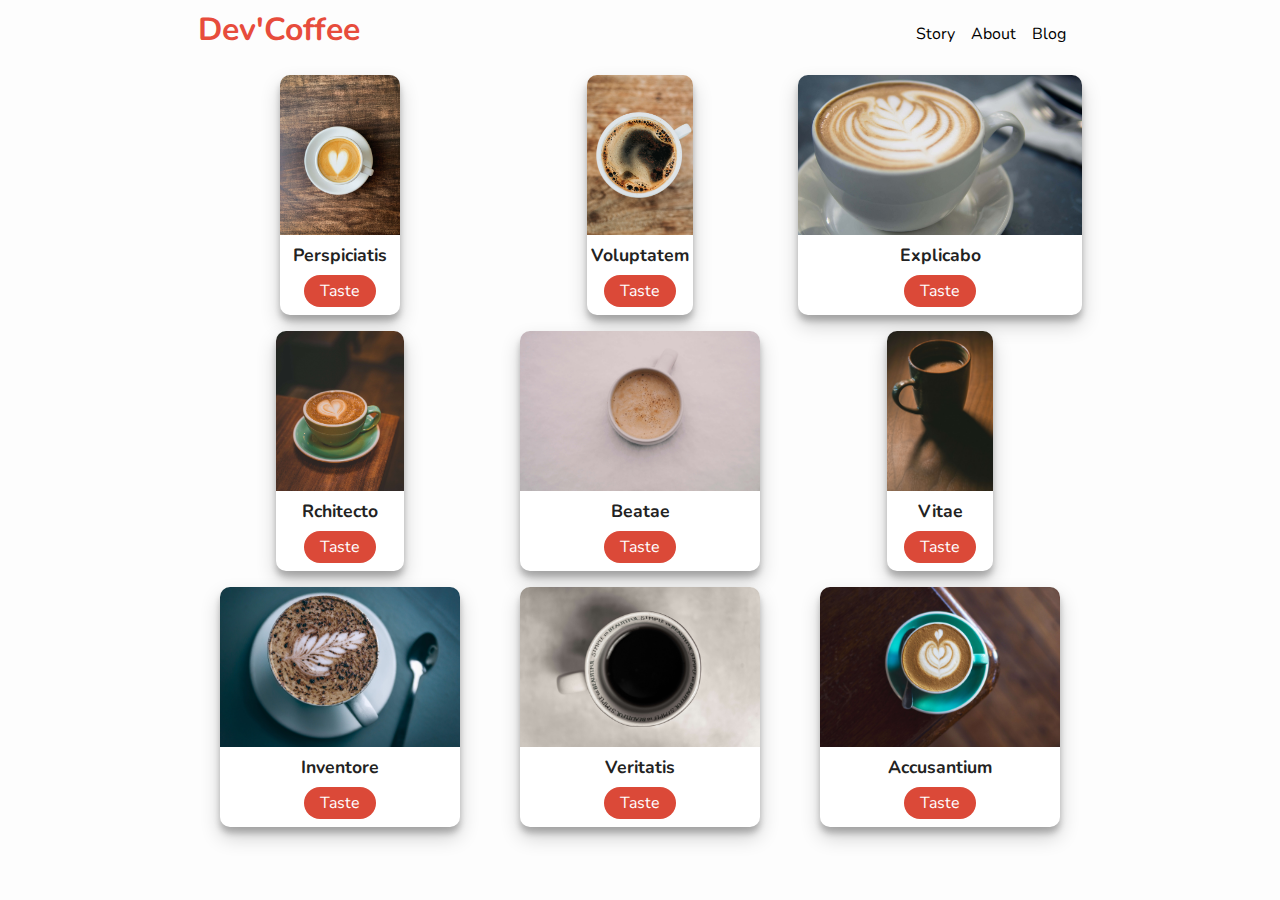
==== commit 3c96458c: "Update index.html" ====
--- a/index.html
+++ b/index.html
@@ -15,8 +15,8 @@
     <link rel="apple-touch-icon" href="images/icons/icon-192x192.png">
     <link rel="apple-touch-icon" href="images/icons/icon-384x384.png">
     <link rel="apple-touch-icon" href="images/icons/icon-512x512.png">
-    <meta name="apple-mobile-web-app-status-bar" content="#db4938">
-    <meta name="theme-color" content="#db4938">
+    <meta name="apple-mobile-web-app-status-bar" content="#08c">
+    <meta name="theme-color" content="#08c">
     <title>Dev'Coffee PWA</title>
   </head>
   <body>
@@ -24,7 +24,7 @@
       <nav>
         <h1>Dev'Coffee</h1>
         <ul>
-          <li>Home</li>
+          <li>Story</li>
           <li>About</li>
           <li>Blog</li>
         </ul>
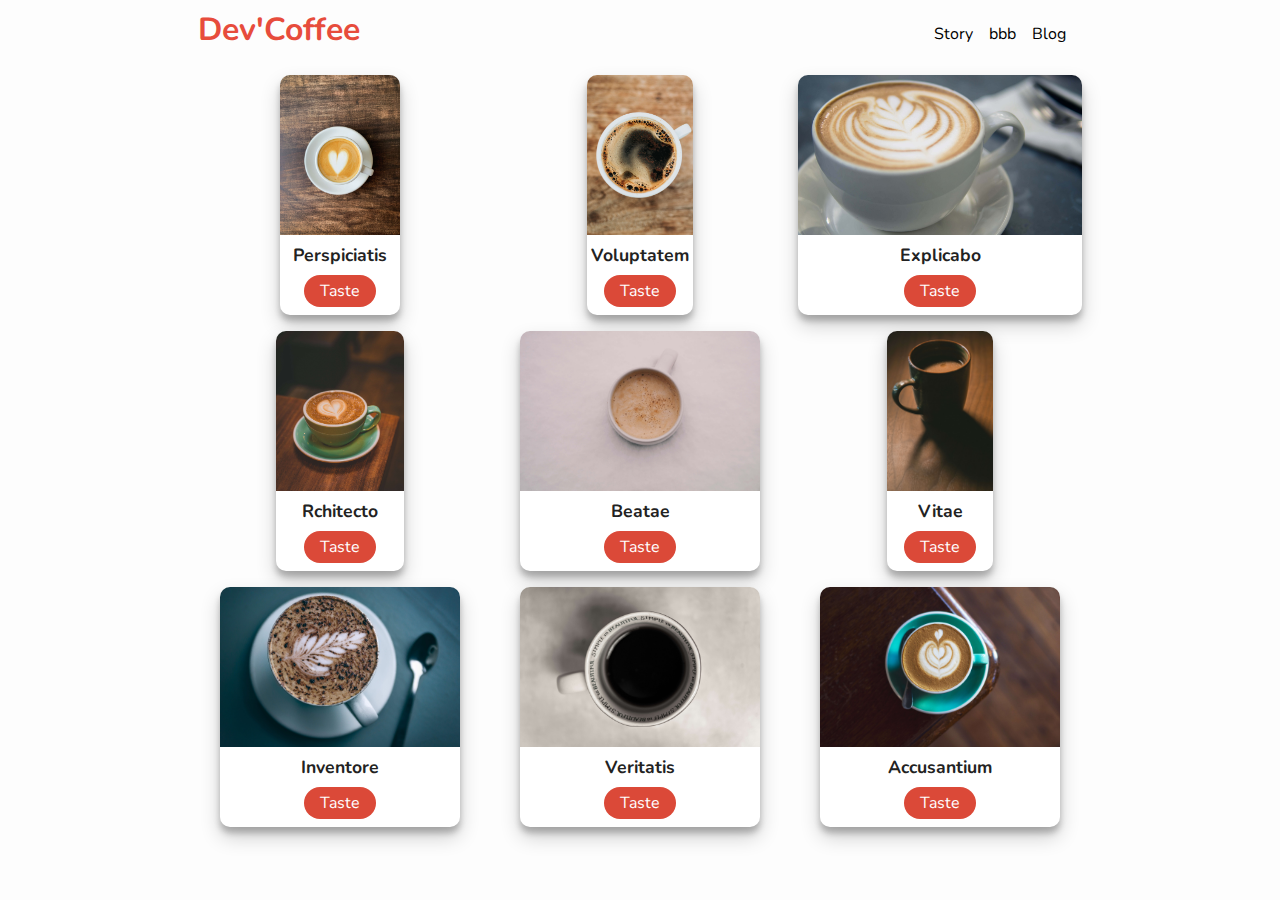
==== commit f7d5807c: "Update index.html" ====
--- a/index.html
+++ b/index.html
@@ -25,7 +25,7 @@
         <h1>Dev'Coffee</h1>
         <ul>
           <li>Story</li>
-          <li>About</li>
+          <li>bbb</li>
           <li>Blog</li>
         </ul>
       </nav>
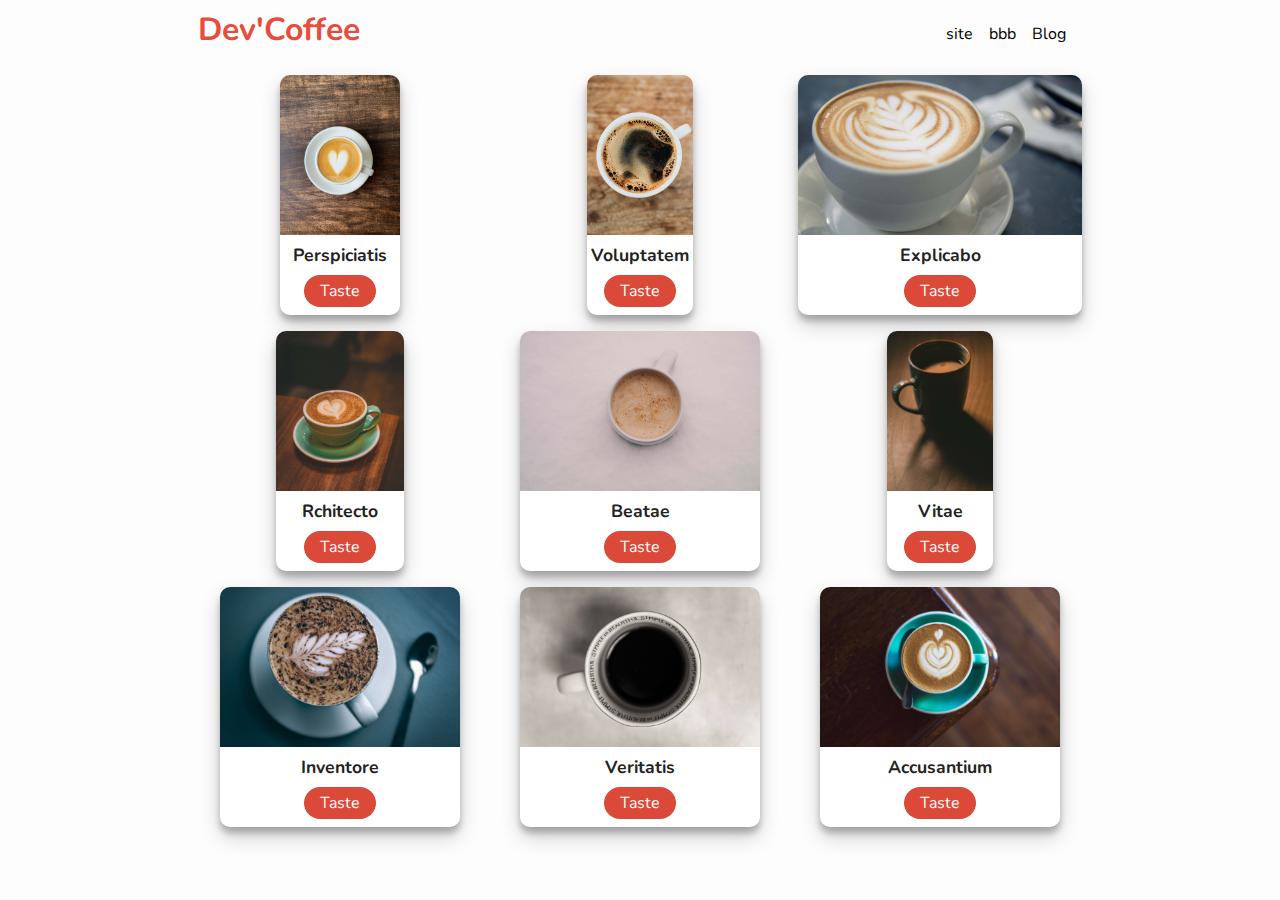
==== commit dfa64985: "Update index.html" ====
--- a/index.html
+++ b/index.html
@@ -24,7 +24,7 @@
       <nav>
         <h1>Dev'Coffee</h1>
         <ul>
-          <li>Story</li>
+          <li>site</li>
           <li>bbb</li>
           <li>Blog</li>
         </ul>
